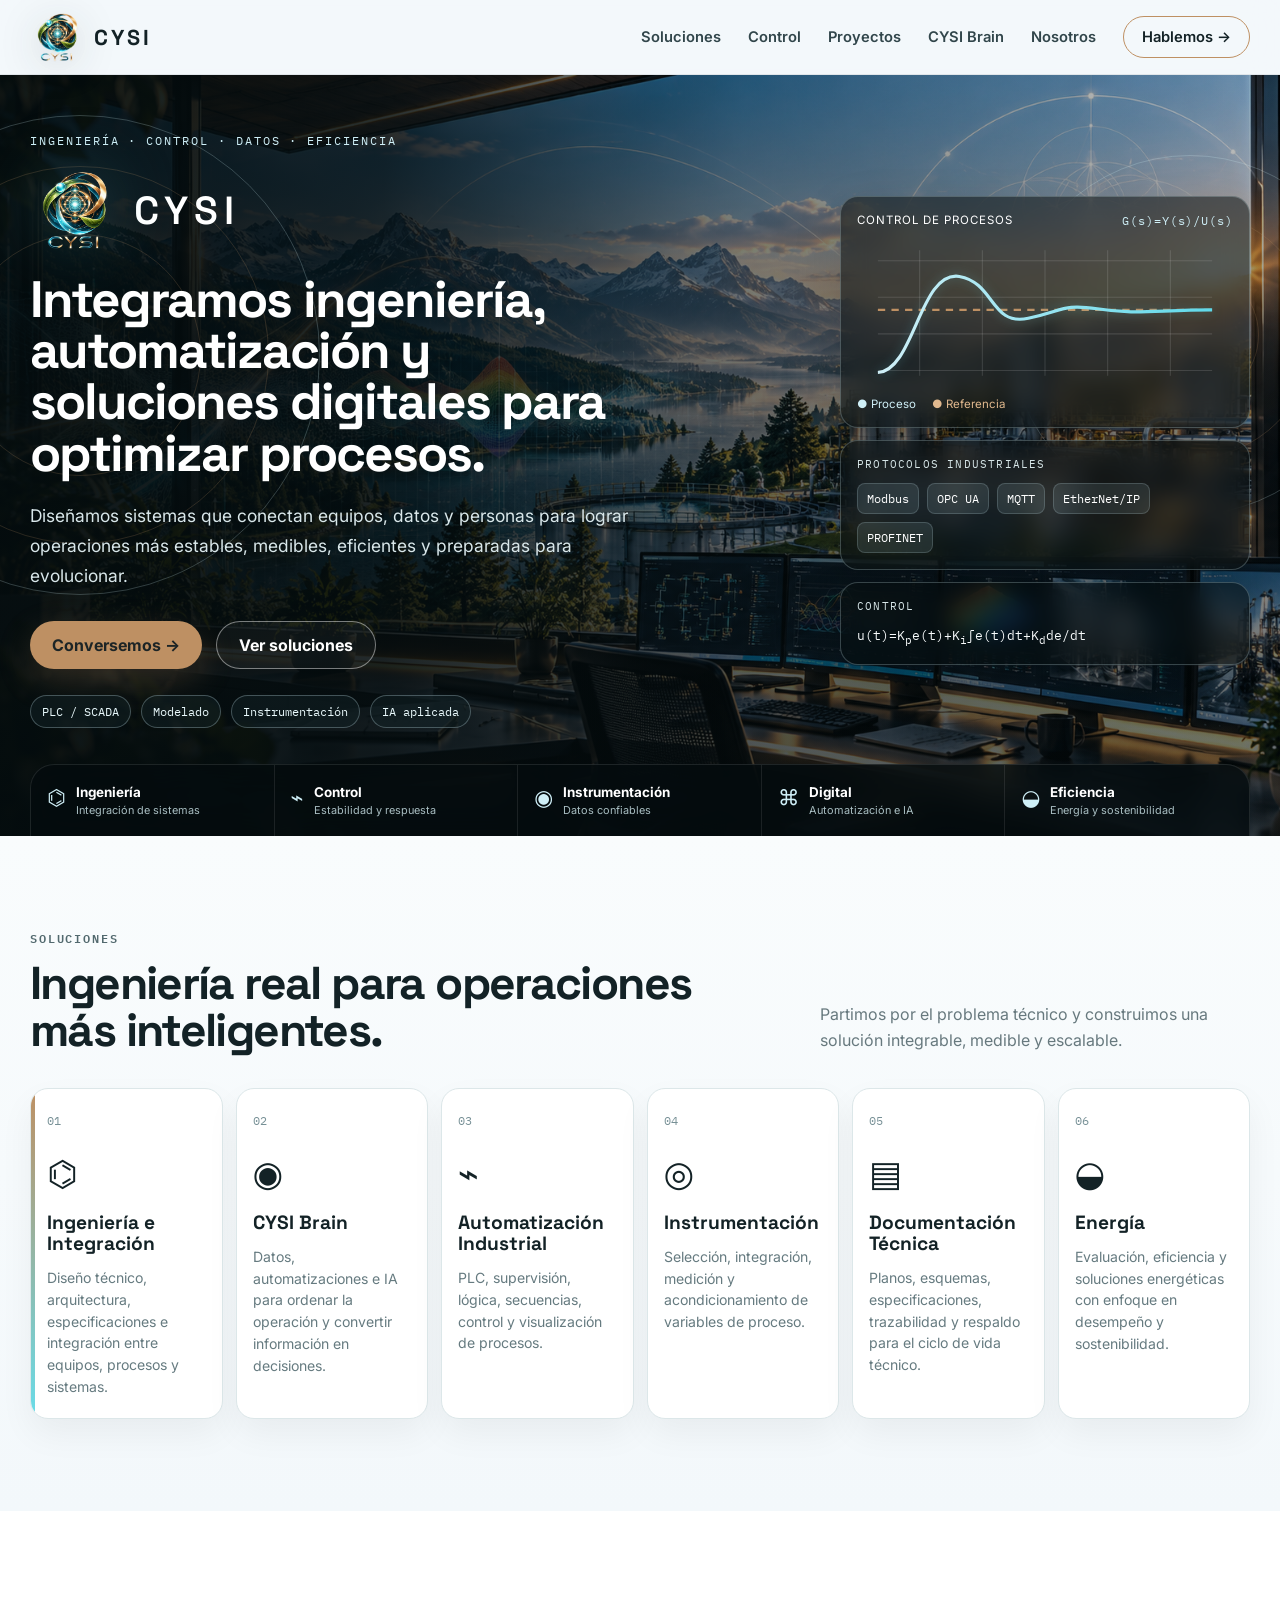
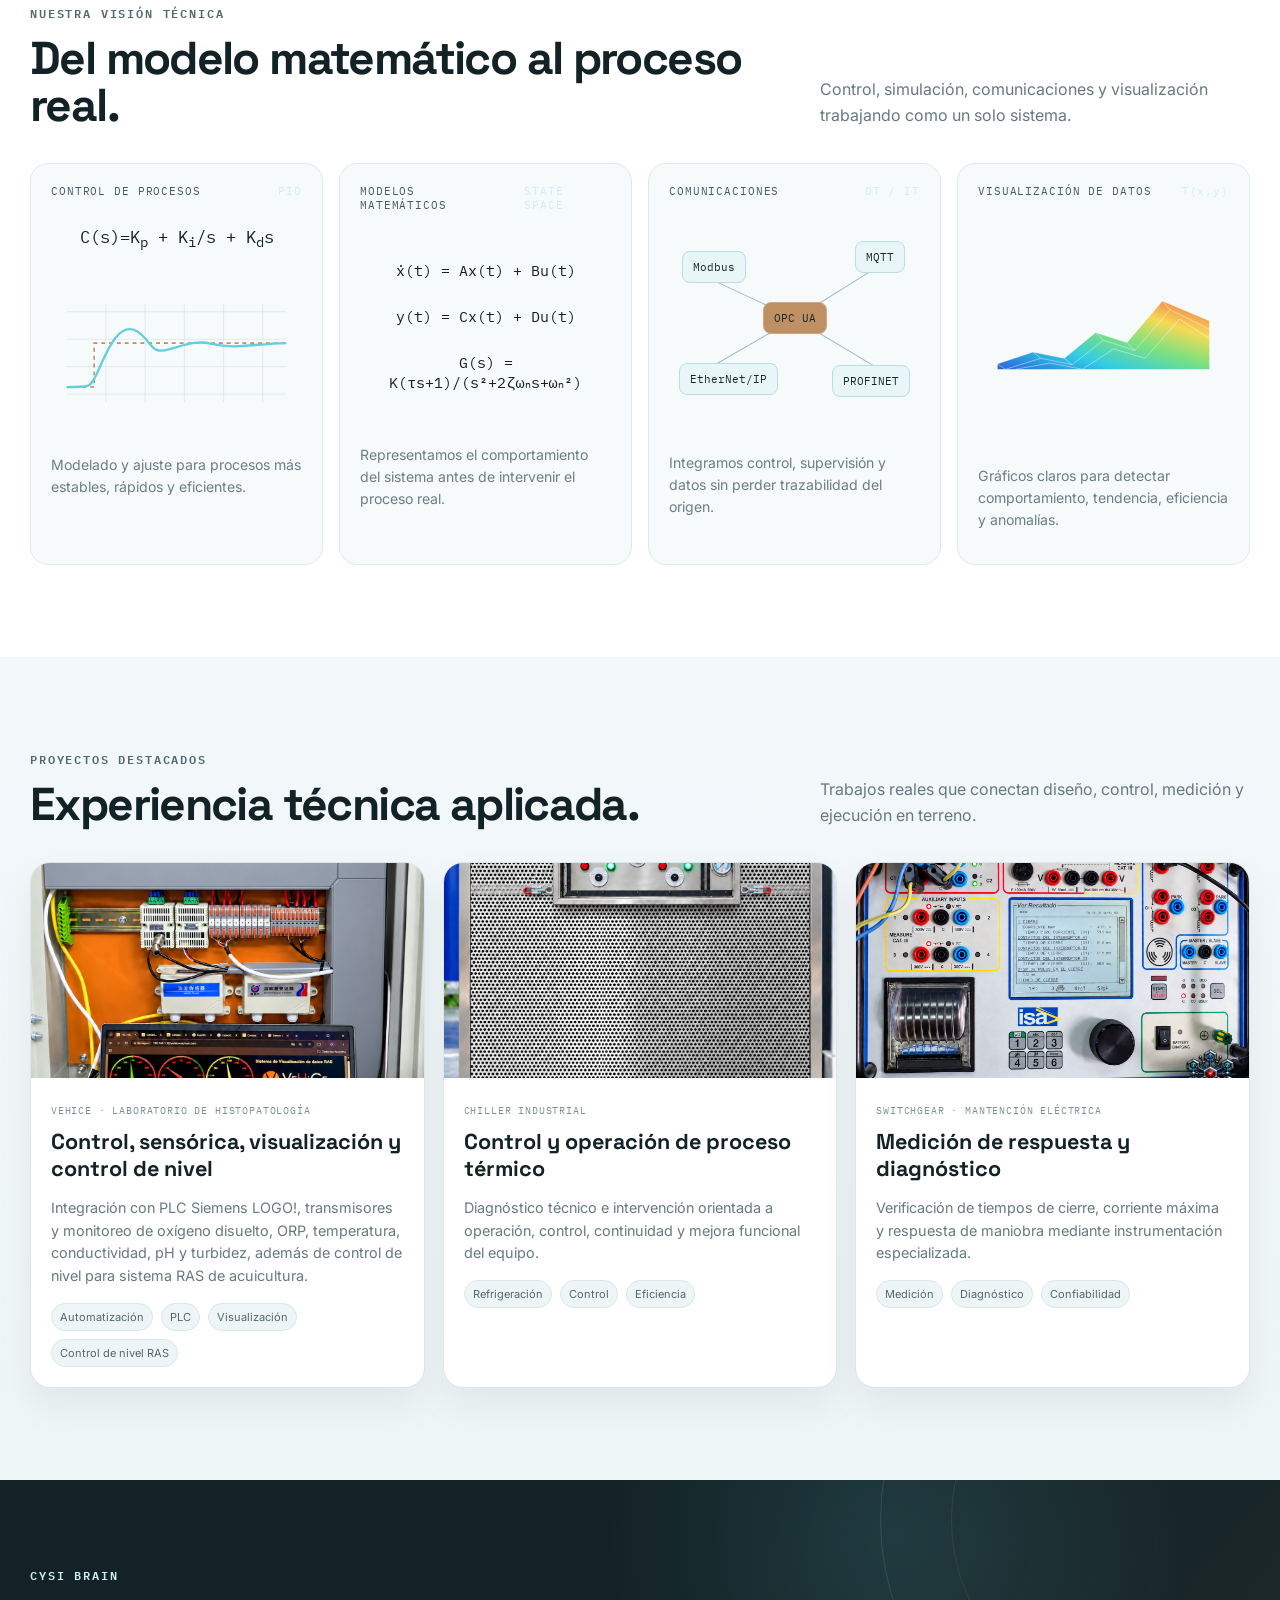
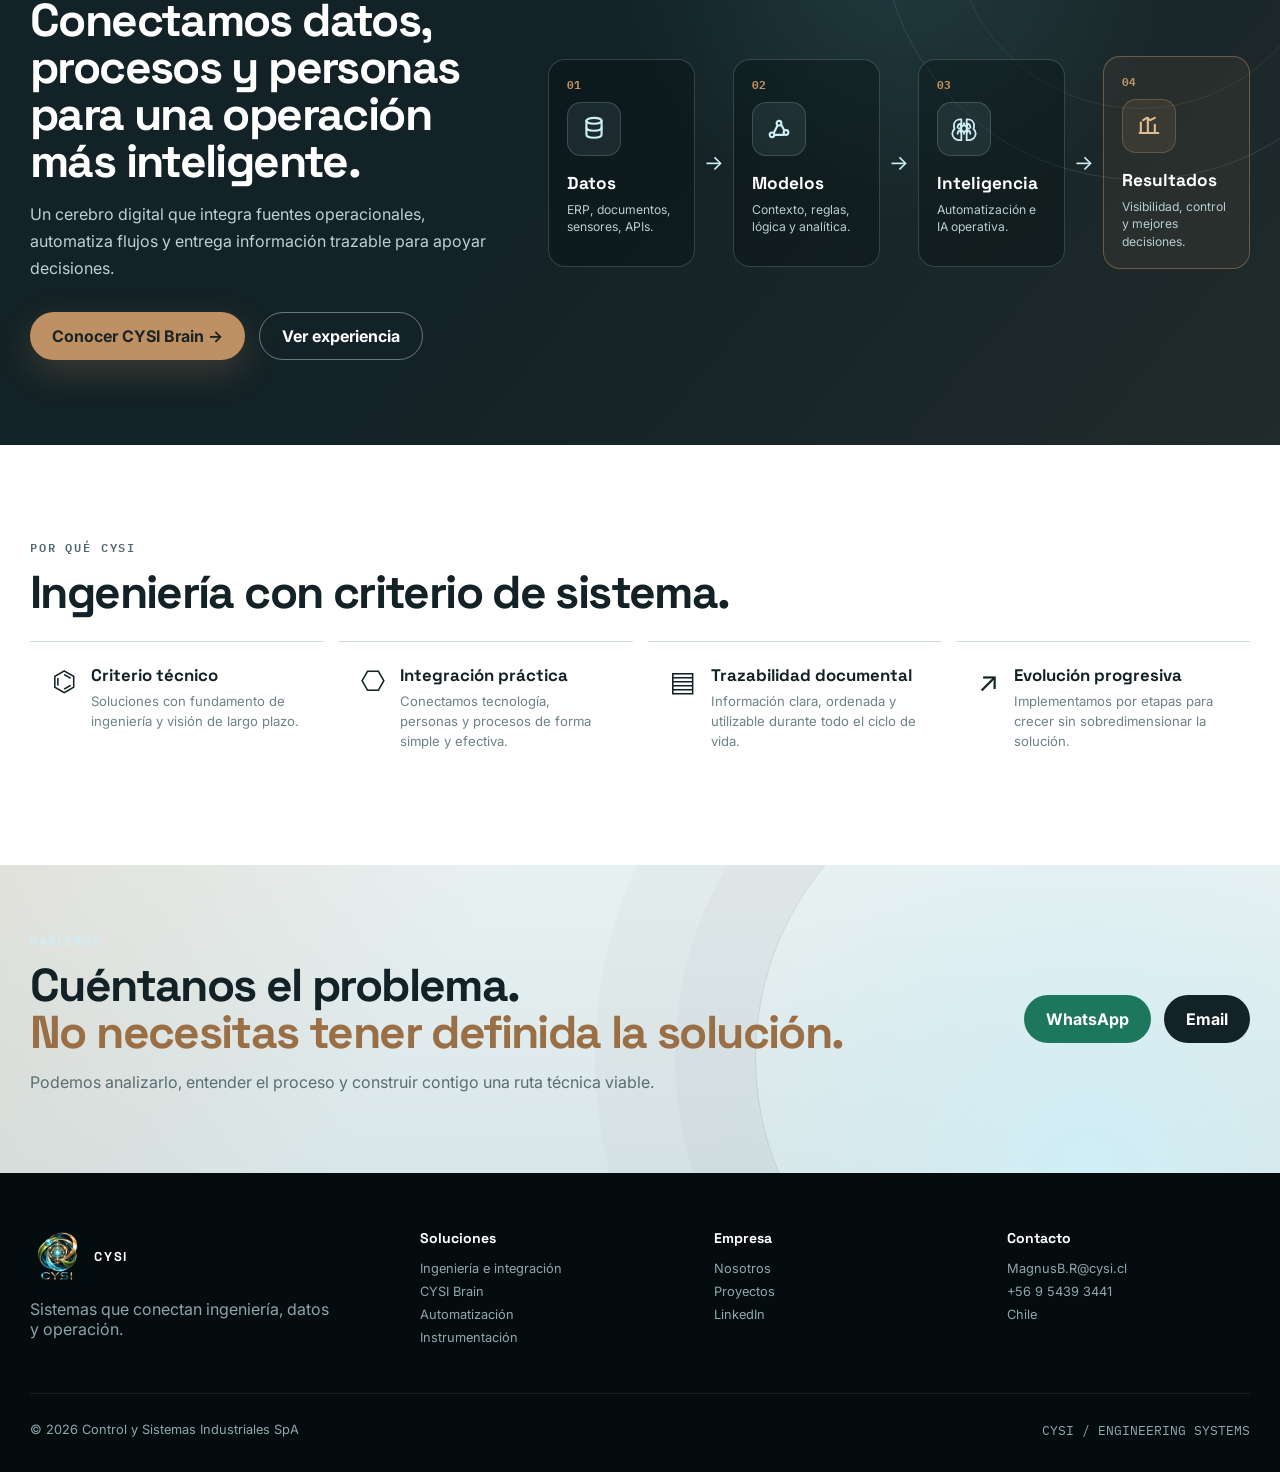
==== index.html @ 2dc578af "v6 CYSI Web V6 - debugging hero y escalas" ====
<!doctype html>
<html lang="es">
<head>
  <meta charset="utf-8" />
  <meta name="viewport" content="width=device-width, initial-scale=1" />
  <title>CYSI | Ingeniería, automatización y soluciones digitales</title>
  <meta name="description" content="CYSI integra ingeniería, automatización y soluciones digitales para optimizar procesos industriales." />
  <meta name="theme-color" content="#132226" />
  <link rel="icon" type="image/png" href="favicon.png" />
  <link rel="preconnect" href="https://fonts.googleapis.com">
  <link rel="preconnect" href="https://fonts.gstatic.com" crossorigin>
  <link href="https://fonts.googleapis.com/css2?family=IBM+Plex+Mono:wght@400;500;600&family=Inter:wght@400;500;600;700&family=Space+Grotesk:wght@500;600;700&display=swap" rel="stylesheet">
  <link rel="stylesheet" href="styles.css" />
</head>
<body>
  <header class="site-header" id="top">
    <div class="container nav-shell">
      <a class="brand" href="#inicio" aria-label="CYSI Inicio">
        <img src="logo-cysi.png" alt="Emblema CYSI" />
        <span class="brand-word">CYSI</span>
      </a>

      <button class="menu-toggle" id="menuToggle" aria-label="Abrir menú">☰</button>

      <nav class="main-nav" id="mainNav">
        <a href="#soluciones">Soluciones</a>
        <a href="#vision">Control</a>
        <a href="#proyectos">Proyectos</a>
        <a href="#brain">CYSI Brain</a>
        <a href="#nosotros">Nosotros</a>
        <a class="nav-cta" href="#contacto">Hablemos →</a>
      </nav>
    </div>
  </header>

  <main>
    <section class="hero" id="inicio">
      <div class="hero-image" aria-hidden="true"></div>
      <div class="hero-overlay" aria-hidden="true"></div>
      <div class="geometry geometry-a" aria-hidden="true"></div>
      <div class="geometry geometry-b" aria-hidden="true"></div>

      <div class="container hero-layout">
        <div class="hero-copy">
          <div class="kicker">INGENIERÍA · CONTROL · DATOS · EFICIENCIA</div>
          <div class="hero-brand-row">
            <img src="logo-cysi.png" alt="CYSI" class="hero-logo" />
            <span class="hero-brand-name">CYSI</span>
          </div>

          <h1>Integramos ingeniería, automatización y soluciones digitales para optimizar procesos.</h1>
          <p>
            Diseñamos sistemas que conectan equipos, datos y personas para lograr operaciones más estables,
            medibles, eficientes y preparadas para evolucionar.
          </p>

          <div class="hero-actions">
            <a class="btn btn-copper" href="https://wa.me/56954393441" target="_blank" rel="noopener">Conversemos →</a>
            <a class="btn btn-ghost" href="#soluciones">Ver soluciones</a>
          </div>

          <div class="hero-tags">
            <span>PLC / SCADA</span>
            <span>Modelado</span>
            <span>Instrumentación</span>
            <span>IA aplicada</span>
          </div>
        </div>

        <div class="hero-technical" aria-label="Panel técnico CYSI">
          <div class="tech-glass response-card">
            <div class="tech-card-head">
              <span>CONTROL DE PROCESOS</span>
              <code>G(s)=Y(s)/U(s)</code>
            </div>
            <svg viewBox="0 0 360 150" role="img" aria-label="Respuesta de un sistema de control">
              <defs>
                <linearGradient id="lineCyan" x1="0" x2="1">
                  <stop offset="0" stop-color="#CFEFF7"/>
                  <stop offset="1" stop-color="#5FD9EA"/>
                </linearGradient>
              </defs>
              <g class="grid-lines">
                <path d="M20 25H340M20 60H340M20 95H340M20 130H340" />
                <path d="M60 15V135M120 15V135M180 15V135M240 15V135M300 15V135" />
              </g>
              <path class="ref-line" d="M20 72H340" />
              <path class="response-line" d="M20 132 C55 130,60 34,98 40 C132 46,128 88,164 80 C198 73,196 66,230 71 C267 77,287 72,340 72" />
            </svg>
            <div class="legend"><span class="legend-cyan">● Proceso</span><span class="legend-copper">● Referencia</span></div>
          </div>

          <div class="tech-glass protocol-card">
            <span class="mini-title">PROTOCOLOS INDUSTRIALES</span>
            <div class="protocols">
              <span>Modbus</span><span>OPC UA</span><span>MQTT</span><span>EtherNet/IP</span><span>PROFINET</span>
            </div>
          </div>

          <div class="tech-glass equation-card">
            <span class="mini-title">CONTROL</span>
            <code>u(t)=K<sub>p</sub>e(t)+K<sub>i</sub>∫e(t)dt+K<sub>d</sub>de/dt</code>
          </div>
        </div>
      </div>

      <div class="hero-service-strip container">
        <div><span class="strip-icon">⌬</span><b>Ingeniería</b><small>Integración de sistemas</small></div>
        <div><span class="strip-icon">⌁</span><b>Control</b><small>Estabilidad y respuesta</small></div>
        <div><span class="strip-icon">◉</span><b>Instrumentación</b><small>Datos confiables</small></div>
        <div><span class="strip-icon">⌘</span><b>Digital</b><small>Automatización e IA</small></div>
        <div><span class="strip-icon">◒</span><b>Eficiencia</b><small>Energía y sostenibilidad</small></div>
      </div>
    </section>

    <section class="section solutions-section" id="soluciones">
      <div class="container">
        <div class="section-heading heading-row">
          <div>
            <span class="eyebrow">SOLUCIONES</span>
            <h2>Ingeniería real para operaciones más inteligentes.</h2>
          </div>
          <p>Partimos por el problema técnico y construimos una solución integrable, medible y escalable.</p>
        </div>

        <div class="solutions-grid">
          <article class="solution-card primary-solution">
            <span class="solution-num">01</span>
            <div class="solution-icon">⌬</div>
            <h3>Ingeniería e Integración</h3>
            <p>Diseño técnico, arquitectura, especificaciones e integración entre equipos, procesos y sistemas.</p>
          </article>

          <article class="solution-card">
            <span class="solution-num">02</span>
            <div class="solution-icon">◉</div>
            <h3>CYSI Brain</h3>
            <p>Datos, automatizaciones e IA para ordenar la operación y convertir información en decisiones.</p>
          </article>

          <article class="solution-card">
            <span class="solution-num">03</span>
            <div class="solution-icon">⌁</div>
            <h3>Automatización Industrial</h3>
            <p>PLC, supervisión, lógica, secuencias, control y visualización de procesos.</p>
          </article>

          <article class="solution-card">
            <span class="solution-num">04</span>
            <div class="solution-icon">◎</div>
            <h3>Instrumentación</h3>
            <p>Selección, integración, medición y acondicionamiento de variables de proceso.</p>
          </article>

          <article class="solution-card">
            <span class="solution-num">05</span>
            <div class="solution-icon">▤</div>
            <h3>Documentación Técnica</h3>
            <p>Planos, esquemas, especificaciones, trazabilidad y respaldo para el ciclo de vida técnico.</p>
          </article>

          <article class="solution-card">
            <span class="solution-num">06</span>
            <div class="solution-icon">◒</div>
            <h3>Energía</h3>
            <p>Evaluación, eficiencia y soluciones energéticas con enfoque en desempeño y sostenibilidad.</p>
          </article>
        </div>
      </div>
    </section>

    <section class="section control-section" id="vision">
      <div class="container">
        <div class="section-heading heading-row">
          <div>
            <span class="eyebrow">NUESTRA VISIÓN TÉCNICA</span>
            <h2>Del modelo matemático al proceso real.</h2>
          </div>
          <p>Control, simulación, comunicaciones y visualización trabajando como un solo sistema.</p>
        </div>

        <div class="technical-grid">
          <article class="technical-card">
            <div class="technical-card-top">
              <span>CONTROL DE PROCESOS</span>
              <code>PID</code>
            </div>
            <div class="formula">C(s)=K<sub>p</sub> + K<sub>i</sub>/s + K<sub>d</sub>s</div>
            <svg viewBox="0 0 320 160" class="chart-svg" aria-label="Respuesta al escalón">
              <g class="light-grid"><path d="M20 30H300M20 65H300M20 100H300M20 135H300"/><path d="M70 20V145M120 20V145M170 20V145M220 20V145M270 20V145"/></g>
              <path class="step-ref" d="M20 126H55V70H300"/>
              <path class="step-response" d="M20 126 C52 126,49 126,58 110 C74 73,88 42,110 55 C129 68,127 85,150 78 C172 72,185 66,205 71 C234 78,257 71,300 70" />
            </svg>
            <p>Modelado y ajuste para procesos más estables, rápidos y eficientes.</p>
          </article>

          <article class="technical-card equation-panel">
            <div class="technical-card-top"><span>MODELOS MATEMÁTICOS</span><code>STATE SPACE</code></div>
            <div class="math-block">
              <code>ẋ(t) = Ax(t) + Bu(t)</code>
              <code>y(t) = Cx(t) + Du(t)</code>
              <code>G(s) = K(τs+1)/(s²+2ζωₙs+ωₙ²)</code>
            </div>
            <p>Representamos el comportamiento del sistema antes de intervenir el proceso real.</p>
          </article>

          <article class="technical-card network-panel">
            <div class="technical-card-top"><span>COMUNICACIONES</span><code>OT / IT</code></div>
            <div class="network-map">
              <span class="node hub">OPC UA</span>
              <span class="node n1">Modbus</span>
              <span class="node n2">MQTT</span>
              <span class="node n3">EtherNet/IP</span>
              <span class="node n4">PROFINET</span>
              <i class="link l1"></i><i class="link l2"></i><i class="link l3"></i><i class="link l4"></i>
            </div>
            <p>Integramos control, supervisión y datos sin perder trazabilidad del origen.</p>
          </article>

          <article class="technical-card matlab-panel">
            <div class="technical-card-top"><span>VISUALIZACIÓN DE DATOS</span><code>T(x,y)</code></div>
            <div class="surface-wrap" aria-label="Superficie tipo MATLAB">
              <svg viewBox="0 0 320 180">
                <defs>
                  <linearGradient id="matlabGradient" x1="0" x2="1" y1="1" y2="0">
                    <stop offset="0" stop-color="#1f56d8"/>
                    <stop offset=".28" stop-color="#23c9e4"/>
                    <stop offset=".52" stop-color="#73df78"/>
                    <stop offset=".74" stop-color="#f5d84b"/>
                    <stop offset="1" stop-color="#ef5a43"/>
                  </linearGradient>
                </defs>
                <path d="M25 135 L70 120 L110 128 L150 95 L190 108 L235 55 L295 80 L295 142 L25 142 Z" fill="url(#matlabGradient)" opacity=".94"/>
                <g fill="none" stroke="#ffffff" stroke-opacity=".52" stroke-width="1">
                  <path d="M25 135L70 120L110 128L150 95L190 108L235 55L295 80"/>
                  <path d="M35 142L80 128L120 136L160 105L200 118L245 66L295 91"/>
                  <path d="M48 142L92 134L133 142L173 116L213 128L257 78L295 103"/>
                  <path d="M25 135L35 142M70 120L80 128M110 128L120 136M150 95L160 105M190 108L200 118M235 55L245 66M295 80L295 103"/>
                </g>
              </svg>
            </div>
            <p>Gráficos claros para detectar comportamiento, tendencia, eficiencia y anomalías.</p>
          </article>
        </div>
      </div>
    </section>

    <section class="section projects-section" id="proyectos">
      <div class="container">
        <div class="section-heading heading-row">
          <div>
            <span class="eyebrow">PROYECTOS DESTACADOS</span>
            <h2>Experiencia técnica aplicada.</h2>
          </div>
          <p>Trabajos reales que conectan diseño, control, medición y ejecución en terreno.</p>
        </div>

        <div class="projects-grid">
          <article class="project-card">
            <img src="proyecto-vehice.png" alt="Proyecto VEHICE laboratorio de histopatología" />
            <div class="project-body">
              <span class="project-label">VEHICE · LABORATORIO DE HISTOPATOLOGÍA</span>
              <h3>Control, sensórica, visualización y control de nivel</h3>
              <p>Integración con PLC Siemens LOGO!, transmisores y monitoreo de oxígeno disuelto, ORP, temperatura, conductividad, pH y turbidez, además de control de nivel para sistema RAS de acuicultura.</p>
              <div class="pill-row"><span>Automatización</span><span>PLC</span><span>Visualización</span><span>Control de nivel RAS</span></div>
            </div>
          </article>

          <article class="project-card">
            <img src="proyecto-chiller.png" alt="Proyecto chiller industrial" />
            <div class="project-body">
              <span class="project-label">CHILLER INDUSTRIAL</span>
              <h3>Control y operación de proceso térmico</h3>
              <p>Diagnóstico técnico e intervención orientada a operación, control, continuidad y mejora funcional del equipo.</p>
              <div class="pill-row"><span>Refrigeración</span><span>Control</span><span>Eficiencia</span></div>
            </div>
          </article>

          <article class="project-card">
            <img src="proyecto-switchgear.png" alt="Mantención y medición eléctrica de switchgear" />
            <div class="project-body">
              <span class="project-label">SWITCHGEAR · MANTENCIÓN ELÉCTRICA</span>
              <h3>Medición de respuesta y diagnóstico</h3>
              <p>Verificación de tiempos de cierre, corriente máxima y respuesta de maniobra mediante instrumentación especializada.</p>
              <div class="pill-row"><span>Medición</span><span>Diagnóstico</span><span>Confiabilidad</span></div>
            </div>
          </article>
        </div>
      </div>
    </section>

    <section class="brain-section" id="brain">
      <div class="brain-geometry" aria-hidden="true"></div>
      <div class="container brain-grid">
        <div class="brain-copy">
          <span class="eyebrow eyebrow-dark">CYSI BRAIN</span>
          <h2>Conectamos datos, procesos y personas para una operación más inteligente.</h2>
          <p>Un cerebro digital que integra fuentes operacionales, automatiza flujos y entrega información trazable para apoyar decisiones.</p>
          <div class="hero-actions">
            <a class="btn btn-copper" href="#contacto">Conocer CYSI Brain →</a>
            <a class="btn btn-ghost-light" href="#proyectos">Ver experiencia</a>
          </div>
        </div>

        <div class="brain-flow">
          <div class="flow-box">
            <b>01</b>
            <div class="flow-icon" aria-hidden="true">
              <svg viewBox="0 0 24 24"><ellipse cx="12" cy="5" rx="6.5" ry="2.5"></ellipse><path d="M5.5 5v6c0 1.4 2.9 2.5 6.5 2.5s6.5-1.1 6.5-2.5V5"></path><path d="M5.5 11v6c0 1.4 2.9 2.5 6.5 2.5s6.5-1.1 6.5-2.5v-6"></path></svg>
            </div>
            <strong>Datos</strong>
            <span>ERP, documentos, sensores, APIs.</span>
          </div>
          <div class="flow-arrow">→</div>
          <div class="flow-box">
            <b>02</b>
            <div class="flow-icon" aria-hidden="true">
              <svg viewBox="0 0 24 24"><circle cx="6" cy="17" r="2"></circle><circle cx="12" cy="7" r="2"></circle><circle cx="18" cy="15" r="2"></circle><path d="M7.5 15.5l3-6"></path><path d="M13.8 8.2l2.8 5"></path><path d="M8 17h8"></path></svg>
            </div>
            <strong>Modelos</strong>
            <span>Contexto, reglas, lógica y analítica.</span>
          </div>
          <div class="flow-arrow">→</div>
          <div class="flow-box">
            <b>03</b>
            <div class="flow-icon brain-gear-icon" aria-hidden="true">
              <svg viewBox="0 0 64 64">
                <path d="M25 14c-7 0-12 5-12 12 0 2 .4 3.8 1.2 5.5C11.6 33.8 10 37 10 40.5 10 47.4 15.6 53 22.5 53H27V14h-2Z"></path>
                <path d="M39 14c7 0 12 5 12 12 0 2-.4 3.8-1.2 5.5C52.4 33.8 54 37 54 40.5 54 47.4 48.4 53 41.5 53H37V14h2Z"></path>
                <path d="M27 22c-4 0-7 3-7 7"></path>
                <path d="M37 22c4 0 7 3 7 7"></path>
                <path d="M20 41c0-4 3-7 7-7"></path>
                <path d="M44 41c0-4-3-7-7-7"></path>
                <circle cx="32" cy="31" r="6"></circle>
                <path d="M32 21v4M32 37v4M22 31h4M38 31h4M25 24l3 3M39 24l-3 3M25 38l3-3M39 38l-3-3"></path>
              </svg>
            </div>
            <strong>Inteligencia</strong>
            <span>Automatización e IA operativa.</span>
          </div>
          <div class="flow-arrow">→</div>
          <div class="flow-box result-box">
            <b>04</b>
            <div class="flow-icon" aria-hidden="true">
              <svg viewBox="0 0 24 24"><path d="M5 18V9"></path><path d="M11 18V5"></path><path d="M17 18v-7"></path><path d="M4 18h16"></path><path d="M7 7l3-2 3 2 4-2"></path></svg>
            </div>
            <strong>Resultados</strong>
            <span>Visibilidad, control y mejores decisiones.</span>
          </div>
        </div>
      </div>
    </section>

    <section class="section reasons-section" id="nosotros">
      <div class="container">
        <div class="section-heading heading-row compact-heading">
          <div>
            <span class="eyebrow">POR QUÉ CYSI</span>
            <h2>Ingeniería con criterio de sistema.</h2>
          </div>
        </div>

        <div class="reasons-grid">
          <article><span>⌬</span><div><h3>Criterio técnico</h3><p>Soluciones con fundamento de ingeniería y visión de largo plazo.</p></div></article>
          <article><span>⎔</span><div><h3>Integración práctica</h3><p>Conectamos tecnología, personas y procesos de forma simple y efectiva.</p></div></article>
          <article><span>▤</span><div><h3>Trazabilidad documental</h3><p>Información clara, ordenada y utilizable durante todo el ciclo de vida.</p></div></article>
          <article><span>↗</span><div><h3>Evolución progresiva</h3><p>Implementamos por etapas para crecer sin sobredimensionar la solución.</p></div></article>
        </div>
      </div>
    </section>

    <section class="contact-banner" id="contacto">
      <div class="contact-bg" aria-hidden="true"></div>
      <div class="container contact-content">
        <div>
          <span class="eyebrow eyebrow-dark">HABLEMOS</span>
          <h2>Cuéntanos el problema.<br><span>No necesitas tener definida la solución.</span></h2>
          <p>Podemos analizarlo, entender el proceso y construir contigo una ruta técnica viable.</p>
        </div>
        <div class="contact-buttons">
          <a class="btn btn-whatsapp" href="https://wa.me/56954393441" target="_blank" rel="noopener">WhatsApp</a>
          <a class="btn btn-mail" href="mailto:MagnusB.R@cysi.cl">Email</a>
        </div>
      </div>
    </section>
  </main>

  <footer class="site-footer">
    <div class="container footer-grid">
      <div class="footer-brand">
        <div class="brand footer-brandline"><img src="logo-cysi.png" alt="CYSI"><span class="brand-word">CYSI</span></div>
        <p>Sistemas que conectan ingeniería, datos y operación.</p>
      </div>
      <div>
        <h4>Soluciones</h4>
        <a href="#soluciones">Ingeniería e integración</a>
        <a href="#brain">CYSI Brain</a>
        <a href="#soluciones">Automatización</a>
        <a href="#soluciones">Instrumentación</a>
      </div>
      <div>
        <h4>Empresa</h4>
        <a href="#nosotros">Nosotros</a>
        <a href="#proyectos">Proyectos</a>
        <a href="https://www.linkedin.com/company/144910906" target="_blank" rel="noopener">LinkedIn</a>
      </div>
      <div>
        <h4>Contacto</h4>
        <a href="mailto:MagnusB.R@cysi.cl">MagnusB.R@cysi.cl</a>
        <a href="https://wa.me/56954393441" target="_blank" rel="noopener">+56 9 5439 3441</a>
        <span>Chile</span>
      </div>
    </div>
    <div class="container footer-bottom">
      <span>© <span id="year"></span> Control y Sistemas Industriales SpA</span>
      <span class="mono">CYSI / ENGINEERING SYSTEMS</span>
    </div>
  </footer>

  <script src="script.js"></script>
</body>
</html>
---- styles.css ----
:root {
  --ink:#040c0e;
  --petrol:#132226;
  --mineral:#525b56;
  --copper:#be9063;
  --stone:#a4978e;
  --celestial:#f3f8fb;
  --cyan:#cfeff7;
  --cyan-strong:#69dce9;
  --white:#ffffff;
  --text:#17282d;
  --muted:#67797e;
  --line:#dbe6e8;
  --shadow:0 20px 50px rgba(4,12,14,.10);
  --radius:22px;
  --max:1220px;
}

*{box-sizing:border-box}
html{scroll-behavior:smooth}
body{
  margin:0;
  color:var(--text);
  background:var(--celestial);
  font-family:'Inter',system-ui,sans-serif;
  -webkit-font-smoothing:antialiased;
}
img{max-width:100%;display:block}
a{text-decoration:none;color:inherit}
button{font:inherit}
.container{width:min(calc(100% - 32px),var(--max));margin-inline:auto}

h1,h2,h3,h4,.brand-word{font-family:'Space Grotesk',sans-serif}
code,.mono,.kicker,.eyebrow,.project-label,.solution-num,.mini-title{font-family:'IBM Plex Mono',monospace}

.site-header{
  position:sticky;top:0;z-index:100;
  background:rgba(243,248,251,.88);
  backdrop-filter:blur(18px);
  border-bottom:1px solid rgba(19,34,38,.08);
}
.nav-shell{min-height:74px;display:flex;align-items:center;justify-content:space-between;gap:24px}
.brand{display:flex;align-items:center;gap:10px}
.brand img{width:54px;height:54px;object-fit:contain;filter:drop-shadow(0 8px 20px rgba(19,34,38,.16))}
.brand-word{font-size:1.35rem;font-weight:700;letter-spacing:.14em;color:var(--petrol)}
.main-nav{display:flex;align-items:center;gap:27px;color:#31464b;font-size:.92rem;font-weight:600}
.main-nav a{transition:.2s ease}
.main-nav a:hover{color:var(--copper)}
.nav-cta{padding:11px 18px;border:1px solid var(--copper);border-radius:999px;color:var(--petrol)!important}
.menu-toggle{display:none;border:0;background:none;color:var(--petrol);font-size:1.35rem}

.hero{
  position:relative;
  min-height:640px;
  overflow:hidden;
  color:white;
  background:var(--petrol);
  padding:58px 0 108px;
}
.hero-image{
  position:absolute;
  inset:0;
  background-image:url('hero-cysi.png');
  background-size:cover;
  background-position:center center;
  background-repeat:no-repeat;
}
.hero-overlay{
  position:absolute;inset:0;
  background:
    linear-gradient(90deg,rgba(4,12,14,.94) 0%,rgba(4,12,14,.84) 30%,rgba(4,12,14,.42) 58%,rgba(4,12,14,.16) 100%),
    linear-gradient(180deg,rgba(4,12,14,.08),rgba(4,12,14,.54));
}
.geometry{position:absolute;border:1px solid rgba(207,239,247,.22);border-radius:50%;pointer-events:none}
.geometry:before,.geometry:after{content:"";position:absolute;border:1px solid rgba(190,144,99,.2);border-radius:50%}
.geometry-a{width:480px;height:480px;left:-160px;top:40px}
.geometry-a:before{inset:50px}.geometry-a:after{inset:118px}
.geometry-b{width:360px;height:360px;right:-90px;top:80px}
.geometry-b:before{inset:55px}.geometry-b:after{inset:110px}
.hero-layout{position:relative;z-index:3;display:grid;grid-template-columns:1.1fr .9fr;gap:54px;align-items:center}
.hero-copy{max-width:720px}
.kicker{font-size:.76rem;letter-spacing:.16em;color:var(--cyan);margin-bottom:18px}
.hero-brand-row{display:flex;align-items:center;gap:16px;margin-bottom:20px}
.hero-logo{width:88px;height:88px;object-fit:contain;filter:drop-shadow(0 0 34px rgba(105,220,233,.25))}
.hero-brand-name{font-family:'Space Grotesk';font-size:2.45rem;letter-spacing:.16em;font-weight:600}
.hero h1{font-size:clamp(2.35rem,4vw,4.35rem);line-height:1;letter-spacing:-.038em;margin:0 0 22px;max-width:850px}
.hero-copy>p{font-size:1.09rem;line-height:1.72;color:#d9e7ea;max-width:650px}
.hero-actions{display:flex;gap:14px;flex-wrap:wrap;margin-top:30px}
.btn{display:inline-flex;align-items:center;justify-content:center;min-height:48px;padding:0 22px;border-radius:999px;font-weight:700;transition:.2s ease}
.btn:hover{transform:translateY(-2px)}
.btn-copper{background:var(--copper);color:#1c2426;box-shadow:0 12px 34px rgba(190,144,99,.23)}
.btn-ghost{border:1px solid rgba(255,255,255,.44);color:white;background:rgba(255,255,255,.04)}
.btn-ghost-light{border:1px solid rgba(255,255,255,.38);color:white}
.hero-tags{display:flex;gap:10px;flex-wrap:wrap;margin-top:26px}
.hero-tags span{font-family:'IBM Plex Mono';font-size:.74rem;border:1px solid rgba(207,239,247,.28);border-radius:999px;padding:8px 11px;color:#e8f8fb;background:rgba(19,34,38,.5)}
.hero-technical{display:flex;flex-direction:column;gap:12px;align-items:stretch;max-width:410px;margin-left:auto}
.tech-glass{background:rgba(4,12,14,.52);border:1px solid rgba(207,239,247,.24);backdrop-filter:blur(12px);border-radius:18px;padding:16px;box-shadow:0 18px 50px rgba(0,0,0,.14)}
.tech-card-head,.technical-card-top{display:flex;justify-content:space-between;gap:15px;align-items:center;font-size:.72rem;letter-spacing:.08em}
.tech-card-head code,.technical-card-top code{color:var(--cyan)}
.response-card svg{width:100%;height:160px;margin-top:5px}
.grid-lines path{stroke:rgba(255,255,255,.13);stroke-width:1;fill:none}
.ref-line{stroke:var(--copper);stroke-width:2;stroke-dasharray:7 6;fill:none}
.response-line{stroke:url(#lineCyan);stroke-width:3;fill:none;filter:drop-shadow(0 0 5px rgba(105,220,233,.3))}
.legend{display:flex;gap:16px;font-size:.72rem;color:#d9e7ea}.legend-cyan{color:var(--cyan)}.legend-copper{color:#e0b88e}
.mini-title{display:block;font-size:.68rem;letter-spacing:.11em;color:#d7e6e8;margin-bottom:12px}
.protocols{display:flex;flex-wrap:wrap;gap:8px}.protocols span{font-family:'IBM Plex Mono';font-size:.72rem;padding:7px 9px;border-radius:8px;background:rgba(207,239,247,.1);border:1px solid rgba(207,239,247,.18)}
.equation-card code{display:block;color:#f8fbfc;line-height:1.7;font-size:.8rem}
.hero-service-strip{position:absolute;z-index:4;bottom:0;left:50%;transform:translateX(-50%);display:grid;grid-template-columns:repeat(5,1fr);background:rgba(4,12,14,.80);backdrop-filter:blur(16px);border:1px solid rgba(255,255,255,.1);border-bottom:0;border-radius:24px 24px 0 0;overflow:hidden}
.hero-service-strip>div{padding:19px 16px;display:grid;grid-template-columns:auto 1fr;grid-template-rows:auto auto;column-gap:10px;border-right:1px solid rgba(255,255,255,.09)}
.hero-service-strip>div:last-child{border-right:0}.strip-icon{grid-row:1/3;color:var(--cyan);font-size:1.35rem}.hero-service-strip b{font-size:.84rem}.hero-service-strip small{font-size:.68rem;color:#a9bec2;margin-top:3px}

.section{padding:92px 0}
.section-heading{margin-bottom:34px}.heading-row{display:flex;justify-content:space-between;gap:50px;align-items:end}.heading-row>div{max-width:720px}.heading-row>p{max-width:430px;margin:0;color:var(--muted);line-height:1.65}
.eyebrow{display:block;color:#52696e;font-size:.72rem;letter-spacing:.16em;margin-bottom:12px;font-weight:600}
.section h2,.brain-section h2,.contact-banner h2{font-size:clamp(2rem,3.6vw,3.8rem);line-height:1.02;letter-spacing:-.035em;margin:0;color:var(--petrol)}

.solutions-section{background:linear-gradient(#f9fcfd,#f3f8fb)}
.solutions-grid{display:grid;grid-template-columns:repeat(6,1fr);gap:13px}
.solution-card{position:relative;min-height:315px;background:white;border:1px solid #dce7e9;border-radius:18px;padding:20px 16px;box-shadow:0 15px 34px rgba(4,12,14,.05);transition:.25s ease;overflow:hidden}
.solution-card:hover{transform:translateY(-5px);box-shadow:var(--shadow)}
.primary-solution:before{content:"";position:absolute;inset:0 auto 0 0;width:4px;background:linear-gradient(var(--copper),var(--cyan-strong))}
.solution-num{font-size:.72rem;color:#779096}.solution-icon{font-size:2.2rem;color:var(--petrol);margin:23px 0 18px}.solution-card h3{font-size:1.2rem;line-height:1.1;margin:0 0 13px;color:var(--petrol)}.solution-card p{font-size:.88rem;color:#667b80;line-height:1.55;margin:0}

.control-section{background:#fff}
.technical-grid{display:grid;grid-template-columns:repeat(4,1fr);gap:16px}
.technical-card{border:1px solid #dfe9eb;border-radius:18px;background:#f7fafb;padding:20px;min-height:390px;overflow:hidden}.technical-card-top{color:#425b61;font-family:'IBM Plex Mono';font-size:.69rem}.formula{font-family:'IBM Plex Mono';font-size:1.05rem;text-align:center;color:var(--petrol);padding:28px 5px 15px}.chart-svg{width:100%;height:170px}.light-grid path{stroke:#dce7ea;fill:none}.step-ref{stroke:var(--copper);stroke-width:2;stroke-dasharray:5 5;fill:none}.step-response{stroke:#63cfe0;stroke-width:3;fill:none}.technical-card p{color:#6b7f84;font-size:.88rem;line-height:1.55}.math-block{padding:48px 0 37px;display:grid;gap:26px;text-align:center}.math-block code{color:var(--petrol);font-size:.95rem}.network-map{position:relative;height:240px}.node{position:absolute;z-index:2;padding:8px 10px;border-radius:8px;background:#e8f6f8;border:1px solid #b8dde3;font-family:'IBM Plex Mono';font-size:.7rem}.hub{left:50%;top:50%;transform:translate(-50%,-50%);background:var(--copper);border-color:#d0a77f}.n1{left:5%;top:22%}.n2{right:6%;top:18%}.n3{left:4%;bottom:18%}.n4{right:4%;bottom:17%}.link{position:absolute;height:1px;background:#9dbec4;transform-origin:left center;left:50%;top:50%;width:42%}.l1{transform:rotate(205deg)}.l2{transform:rotate(-32deg)}.l3{transform:rotate(150deg)}.l4{transform:rotate(31deg)}.surface-wrap{padding:28px 0 16px}.surface-wrap svg{width:100%;height:205px}

.projects-section{background:linear-gradient(180deg,#f3f8fb,#edf5f6)}
.projects-grid{display:grid;grid-template-columns:repeat(3,1fr);gap:18px}.project-card{background:white;border:1px solid #dbe7e9;border-radius:20px;overflow:hidden;box-shadow:0 18px 38px rgba(4,12,14,.06)}.project-card img{width:100%;height:215px;object-fit:cover;object-position:center}.project-body{padding:20px}.project-label{font-size:.65rem;letter-spacing:.08em;color:#7a9095}.project-body h3{font-size:1.35rem;color:var(--petrol);margin:10px 0}.project-body p{font-size:.9rem;line-height:1.58;color:#667a7f}.pill-row{display:flex;flex-wrap:wrap;gap:8px;margin-top:15px}.pill-row span{font-size:.69rem;background:#eef5f6;border:1px solid #dae7e9;padding:6px 8px;border-radius:999px;color:#52686d}

.brain-section{position:relative;overflow:hidden;background:var(--petrol);color:white;padding:85px 0}.brain-section:before{content:"";position:absolute;inset:0;background:radial-gradient(circle at 70% 10%,rgba(105,220,233,.13),transparent 28%),linear-gradient(130deg,transparent 45%,rgba(190,144,99,.08))}.brain-geometry{position:absolute;width:520px;height:520px;border-radius:50%;border:1px solid rgba(207,239,247,.12);right:-120px;top:-220px}.brain-geometry:before{content:"";position:absolute;inset:70px;border:1px solid rgba(190,144,99,.14);border-radius:50%}.brain-grid{position:relative;display:grid;grid-template-columns:.8fr 1.2fr;gap:50px;align-items:center}.brain-section h2{color:white}.brain-copy p{color:#bdd0d4;line-height:1.7}.eyebrow-dark{color:var(--cyan)}.brain-flow{display:grid;grid-template-columns:1fr auto 1fr auto 1fr auto 1fr;align-items:center;gap:9px}.flow-box{min-height:208px;border:1px solid rgba(207,239,247,.19);border-radius:17px;padding:18px;background:rgba(4,12,14,.34);display:flex;flex-direction:column;align-items:flex-start}.flow-box b{font-family:'IBM Plex Mono';font-size:.7rem;color:var(--copper);margin-bottom:10px}.flow-icon{width:54px;height:54px;border-radius:14px;display:inline-flex;align-items:center;justify-content:center;background:rgba(207,239,247,.08);border:1px solid rgba(207,239,247,.18);color:var(--cyan);margin-bottom:16px}.flow-icon svg{width:28px;height:28px;stroke:currentColor;fill:none;stroke-width:1.8;stroke-linecap:round;stroke-linejoin:round}.flow-box strong{font-family:'Space Grotesk';font-size:1.08rem;margin-bottom:7px}.flow-box span{font-size:.76rem;line-height:1.45;color:#b8ced2}.flow-arrow{color:var(--cyan);font-size:1.3rem}.result-box{border-color:rgba(190,144,99,.45);background:rgba(190,144,99,.08)}.result-box .flow-icon{color:#e3bb92;border-color:rgba(190,144,99,.35);background:rgba(190,144,99,.12)}

.reasons-section{background:white}.compact-heading{margin-bottom:25px}.reasons-grid{display:grid;grid-template-columns:repeat(4,1fr);gap:15px}.reasons-grid article{display:flex;gap:15px;padding:22px;border-top:1px solid #cfdddf}.reasons-grid article>span{font-size:1.75rem;color:var(--petrol)}.reasons-grid h3{font-size:1.05rem;margin:0 0 6px;color:var(--petrol)}.reasons-grid p{font-size:.82rem;color:#6e8287;line-height:1.5;margin:0}

.contact-banner{position:relative;overflow:hidden;background:#dbe7e8;padding:65px 0}.contact-bg{position:absolute;inset:0;background:radial-gradient(circle at 85% 100%,rgba(207,239,247,.9),transparent 33%),linear-gradient(120deg,rgba(190,144,99,.16),transparent 35%),linear-gradient(180deg,#e8f1f2,#d9e6e8)}.contact-bg:after{content:"";position:absolute;right:-6%;bottom:-60%;width:600px;height:600px;border:1px solid rgba(19,34,38,.12);border-radius:50%;box-shadow:0 0 0 80px rgba(19,34,38,.025),0 0 0 160px rgba(19,34,38,.02)}.contact-content{position:relative;display:flex;justify-content:space-between;align-items:center;gap:40px}.contact-banner h2 span{color:#9a6f45}.contact-banner p{color:#596d72}.contact-buttons{display:flex;gap:13px;flex-wrap:wrap}.btn-whatsapp{background:#1d775d;color:white}.btn-mail{background:var(--petrol);color:white}

.site-footer{background:var(--ink);color:#d7e3e5;padding:56px 0 25px}.footer-grid{display:grid;grid-template-columns:1.4fr repeat(3,1fr);gap:50px}.footer-brandline .brand-word{color:white}.footer-brand p{color:#8da5aa;max-width:300px}.site-footer h4{font-size:.88rem;color:white;margin:0 0 14px}.site-footer a,.site-footer div>span{display:block;font-size:.8rem;color:#8fa8ad;margin:8px 0}.footer-bottom{border-top:1px solid rgba(255,255,255,.08);margin-top:38px;padding-top:20px;display:flex;justify-content:space-between;color:#789096;font-size:.72rem}

@media(max-width:1100px){
  .solutions-grid{grid-template-columns:repeat(3,1fr)}
  .technical-grid{grid-template-columns:repeat(2,1fr)}
  .hero-layout{grid-template-columns:1fr}.hero-technical{display:grid;grid-template-columns:1.4fr 1fr;max-width:none;margin:15px 0 0}.equation-card{grid-column:1/3}
  .hero-image{inset:0;background-position:center center}.hero-overlay{background:linear-gradient(90deg,rgba(4,12,14,.92),rgba(4,12,14,.48))}
  .brain-grid{grid-template-columns:1fr}.brain-flow{margin-top:20px}
}

@media(max-width:820px){
  .menu-toggle{display:block}.main-nav{display:none;position:absolute;top:75px;right:16px;left:16px;background:rgba(243,248,251,.98);border:1px solid #d8e4e6;border-radius:18px;padding:18px;box-shadow:var(--shadow);flex-direction:column;align-items:flex-start}.main-nav.open{display:flex}.main-nav a{width:100%;padding:8px 0}
  .hero{padding-top:48px;min-height:auto;padding-bottom:160px}.hero h1{font-size:clamp(2.5rem,11vw,4rem)}.hero-brand-name{font-size:2.4rem}.hero-technical{grid-template-columns:1fr}.equation-card{grid-column:auto}.hero-service-strip{grid-template-columns:1fr 1fr;bottom:0}.hero-service-strip>div{min-height:72px}.hero-service-strip>div:last-child{grid-column:1/3}
  .heading-row,.contact-content{display:block}.heading-row>p{margin-top:18px}.solutions-grid,.technical-grid,.projects-grid,.reasons-grid{grid-template-columns:1fr 1fr}.brain-flow{grid-template-columns:1fr;gap:8px}.flow-arrow{transform:rotate(90deg);text-align:center}.flow-box{min-height:130px}.contact-buttons{margin-top:25px}.footer-grid{grid-template-columns:1fr 1fr}
}

@media(max-width:560px){
  .section{padding:65px 0}.container{width:min(calc(100% - 22px),var(--max))}.brand-word{font-size:1.12rem}.brand img{width:40px;height:40px}.hero-logo{width:64px;height:64px}.hero-brand-name{font-size:1.8rem}.hero-copy>p{font-size:1rem}.hero-image{inset:0;background-position:center center;opacity:.76}.hero-overlay{background:linear-gradient(180deg,rgba(4,12,14,.90),rgba(4,12,14,.78))}.hero-tags{gap:6px}.hero-service-strip{position:relative;transform:none;left:auto;margin-top:55px;border-radius:18px;grid-template-columns:1fr}.hero-service-strip>div:last-child{grid-column:auto}.hero{padding-bottom:35px}.solutions-grid,.technical-grid,.projects-grid,.reasons-grid,.footer-grid{grid-template-columns:1fr}.solution-card{min-height:230px}.technical-card{min-height:340px}.project-card img{height:190px}.footer-bottom{display:block}.footer-bottom span+span{margin-top:8px}.contact-banner h2{font-size:2.35rem}.brain-flow{grid-template-columns:1fr}
}

.brain-gear-icon svg{width:34px;height:34px}
.brain-gear-icon svg circle,
.brain-gear-icon svg path{vector-effect:non-scaling-stroke}
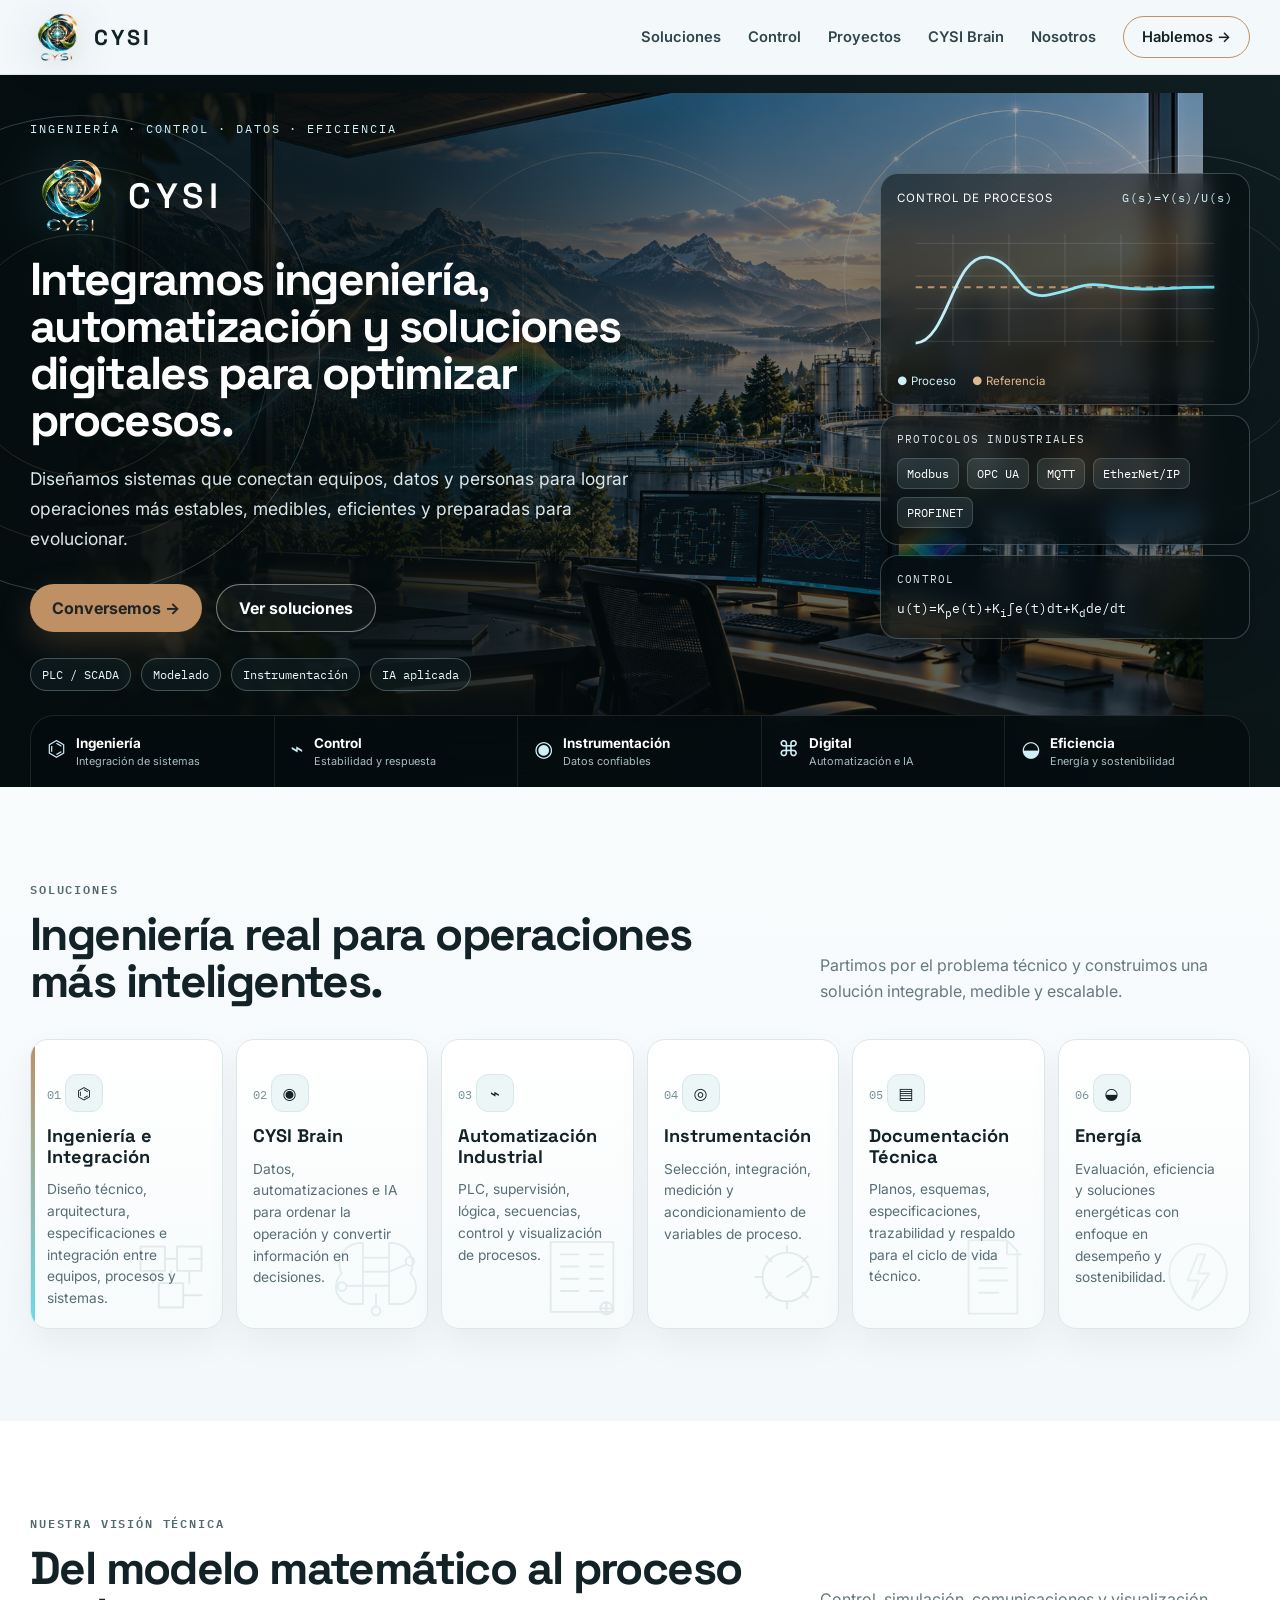
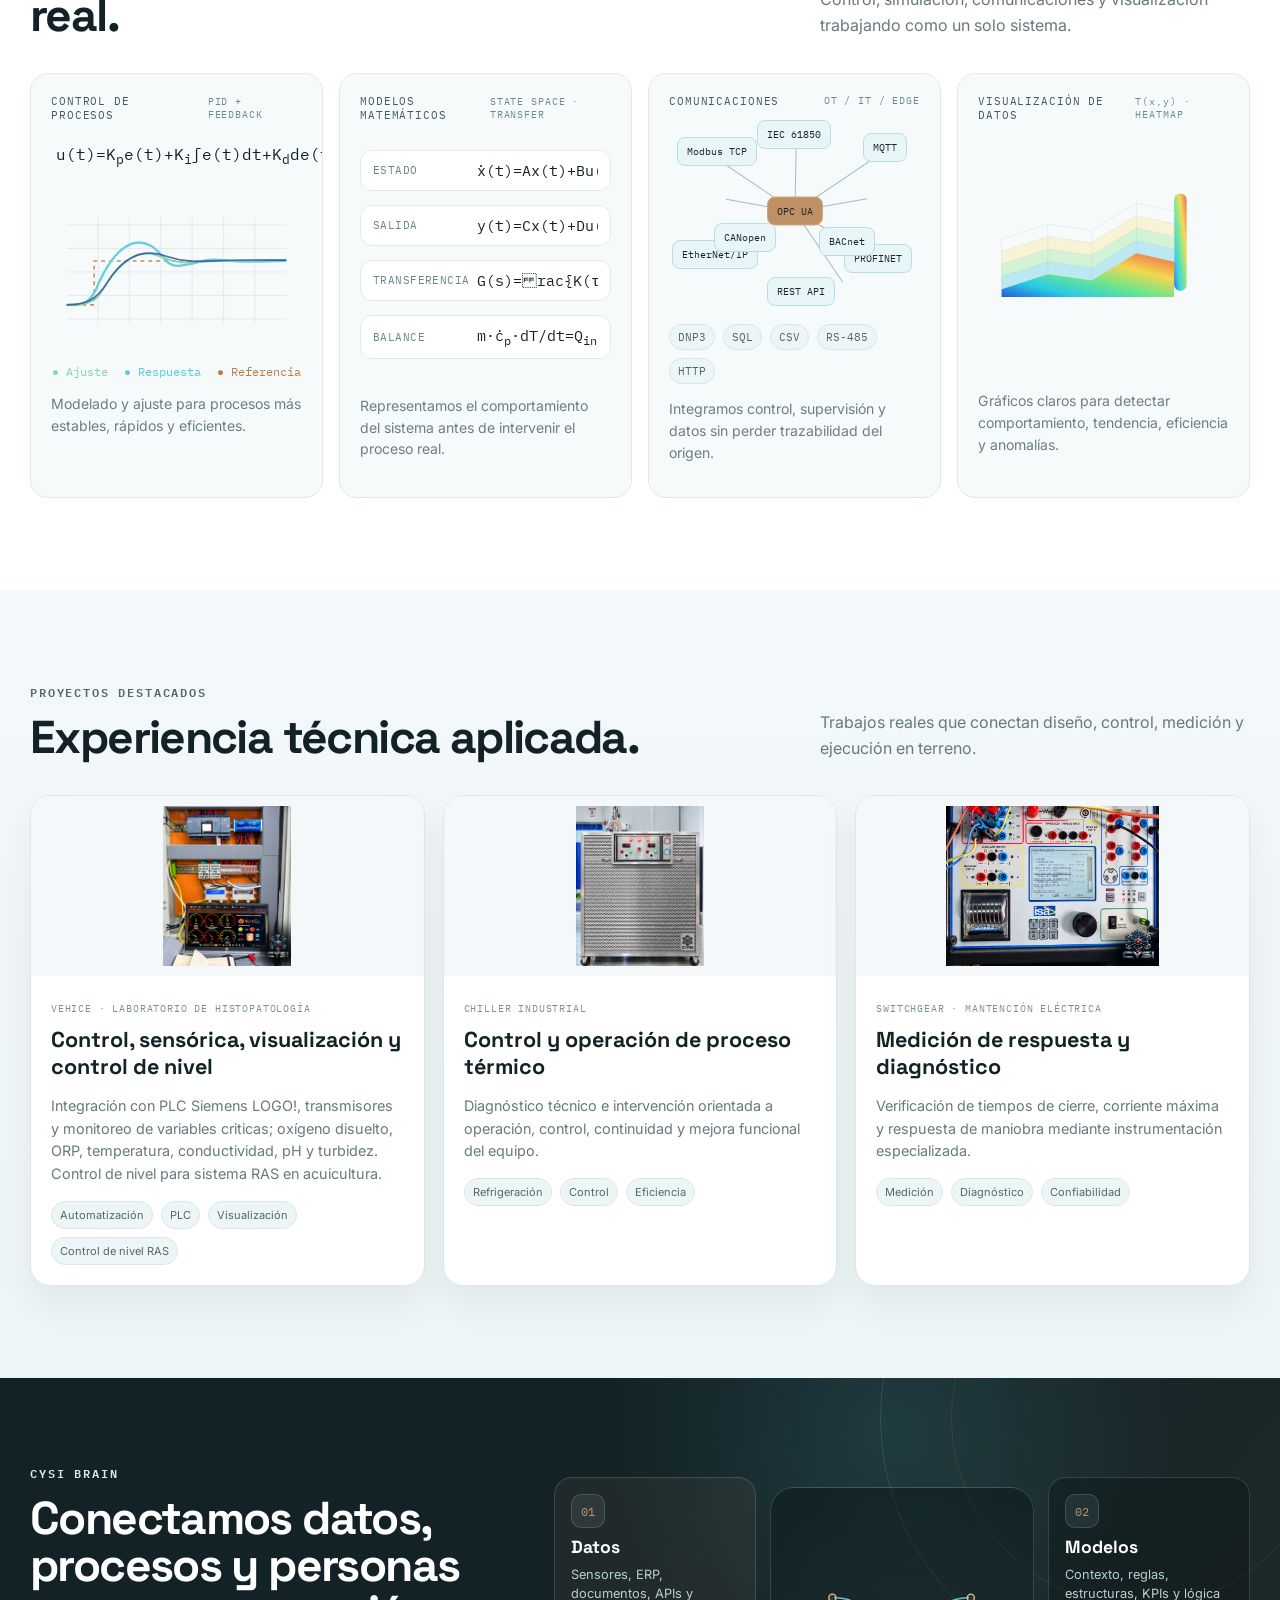
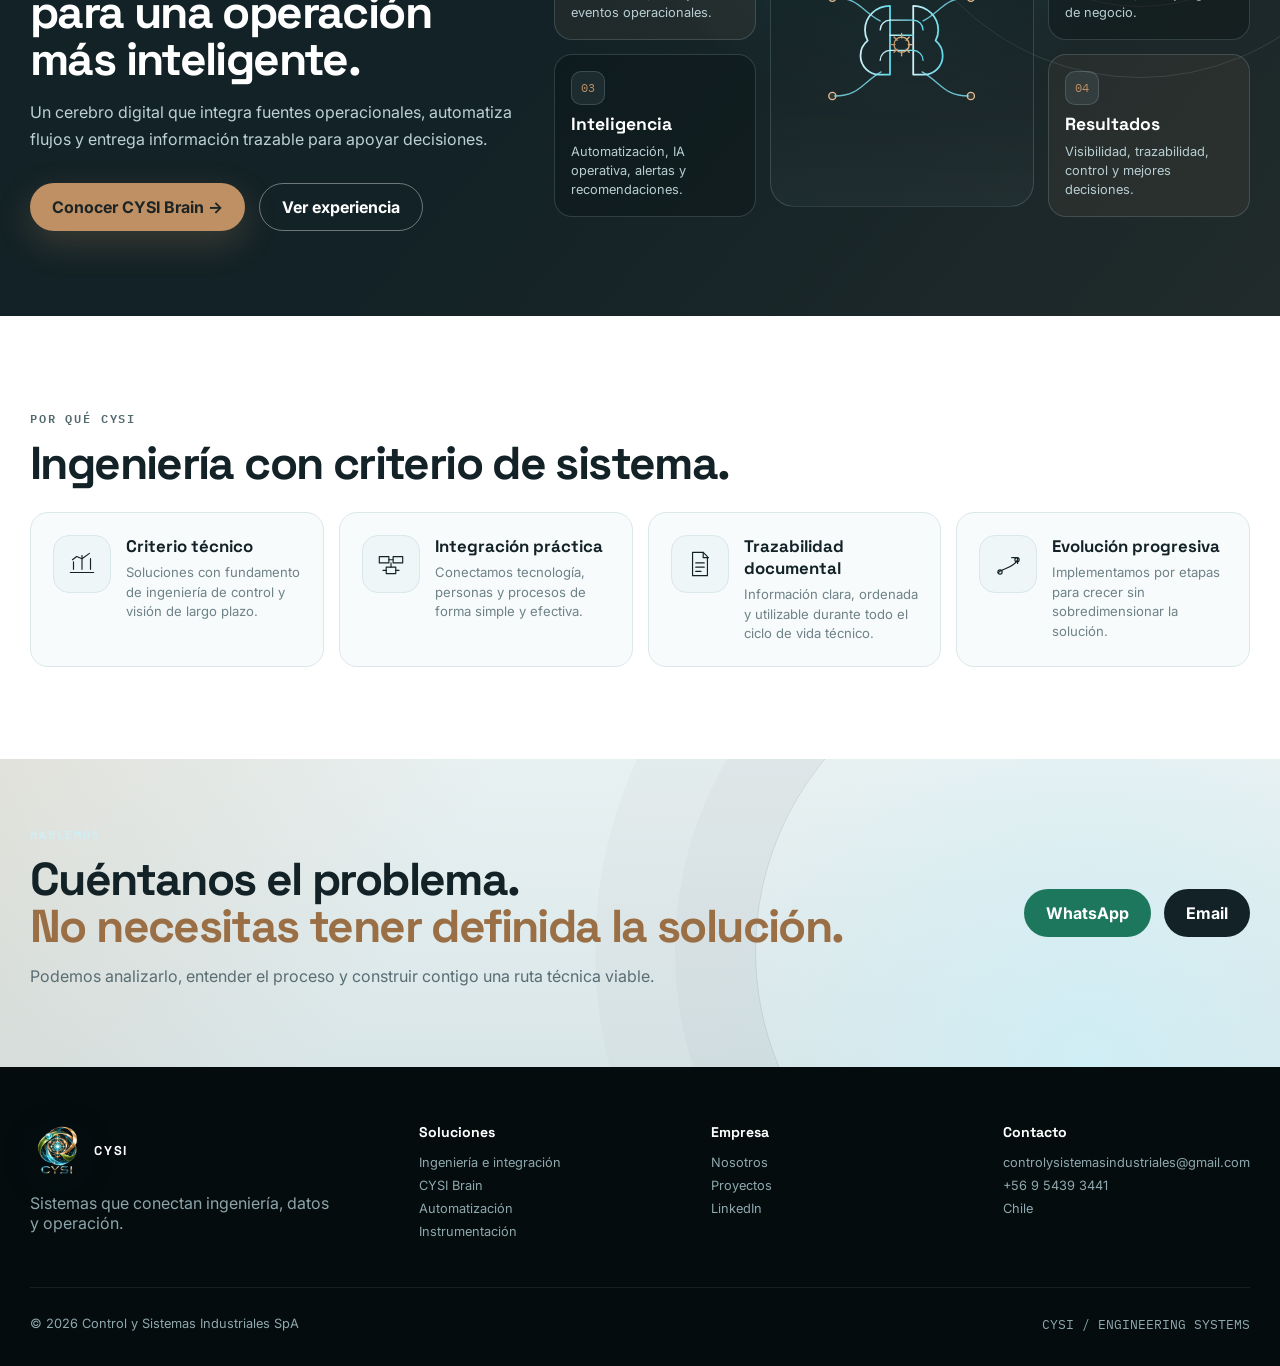
==== commit eef7ac23: "v7 CYSI Web V7 - hero, visión técnica, CYSI Brain y secciones visuales" ====
--- a/index.html
+++ b/index.html
@@ -124,48 +124,66 @@
         </div>
 
         <div class="solutions-grid">
-          <article class="solution-card primary-solution">
+          <article class="solution-card primary-solution sol-eng">
+            <div class="solution-art" aria-hidden="true">
+              <svg viewBox="0 0 140 140"><path d="M35 35h28v28H35zM77 35h28v28H77zM56 77h28v28H56z"></path><path d="M63 49h14M91 49h14M49 63v14M91 63v14M70 77V63M84 91h21"></path></svg>
+            </div>
             <span class="solution-num">01</span>
-            <div class="solution-icon">⌬</div>
+            <div class="solution-icon-badge">⌬</div>
             <h3>Ingeniería e Integración</h3>
             <p>Diseño técnico, arquitectura, especificaciones e integración entre equipos, procesos y sistemas.</p>
           </article>
 
-          <article class="solution-card">
+          <article class="solution-card sol-brain">
+            <div class="solution-art" aria-hidden="true">
+              <svg viewBox="0 0 140 140"><path d="M52 31c-13 0-24 11-24 24 0 4 .9 7.7 2.6 11.1C26 70.8 24 76 24 81.6 24 92.3 32.7 101 43.4 101H55V31h-3Z"></path><path d="M88 31c13 0 24 11 24 24 0 4-.9 7.7-2.6 11.1C114 70.8 116 76 116 81.6 116 92.3 107.3 101 96.6 101H85V31h3Z"></path><path d="M55 48h30M55 64h30M55 80h30"></path><circle cx="31" cy="81" r="5"></circle><circle cx="109" cy="52" r="5"></circle><circle cx="70" cy="109" r="5"></circle><path d="M36 80h19M104 56L85 64M70 104V90"></path></svg>
+            </div>
             <span class="solution-num">02</span>
-            <div class="solution-icon">◉</div>
+            <div class="solution-icon-badge">◉</div>
             <h3>CYSI Brain</h3>
             <p>Datos, automatizaciones e IA para ordenar la operación y convertir información en decisiones.</p>
           </article>
 
-          <article class="solution-card">
+          <article class="solution-card sol-auto">
+            <div class="solution-art" aria-hidden="true">
+              <svg viewBox="0 0 140 140"><path d="M34 30h72v80H34z"></path><path d="M46 44h20M46 58h20M46 72h20M46 86h20M79 44h15M79 58h15M79 72h15M79 86h15"></path><circle cx="98" cy="106" r="7"></circle><path d="M98 99v14M91 106h14"></path></svg>
+            </div>
             <span class="solution-num">03</span>
-            <div class="solution-icon">⌁</div>
+            <div class="solution-icon-badge">⌁</div>
             <h3>Automatización Industrial</h3>
             <p>PLC, supervisión, lógica, secuencias, control y visualización de procesos.</p>
           </article>
 
-          <article class="solution-card">
+          <article class="solution-card sol-inst">
+            <div class="solution-art" aria-hidden="true">
+              <svg viewBox="0 0 140 140"><circle cx="70" cy="70" r="28"></circle><path d="M70 70l18-12"></path><path d="M70 42V34M98 70h8M70 98v8M42 70h-8M88 52l6-6M88 88l6 6M52 52l-6-6M52 88l-6 6"></path></svg>
+            </div>
             <span class="solution-num">04</span>
-            <div class="solution-icon">◎</div>
+            <div class="solution-icon-badge">◎</div>
             <h3>Instrumentación</h3>
             <p>Selección, integración, medición y acondicionamiento de variables de proceso.</p>
           </article>
 
-          <article class="solution-card">
+          <article class="solution-card sol-docs">
+            <div class="solution-art" aria-hidden="true">
+              <svg viewBox="0 0 140 140"><path d="M42 28h44l12 12v72H42z"></path><path d="M86 28v16h16M54 60h32M54 74h32M54 88h22"></path><path d="M49 49l8-6 9 7 8-8"></path></svg>
+            </div>
             <span class="solution-num">05</span>
-            <div class="solution-icon">▤</div>
+            <div class="solution-icon-badge">▤</div>
             <h3>Documentación Técnica</h3>
             <p>Planos, esquemas, especificaciones, trazabilidad y respaldo para el ciclo de vida técnico.</p>
           </article>
 
-          <article class="solution-card">
+          <article class="solution-card sol-energy">
+            <div class="solution-art" aria-hidden="true">
+              <svg viewBox="0 0 140 140"><path d="M70 32c18 0 33 15 33 33 0 24-21 40-33 43-12-3-33-19-33-43 0-18 15-33 33-33Z"></path><path d="M70 44 58 74h13l-8 22 20-30H70l8-22Z"></path></svg>
+            </div>
             <span class="solution-num">06</span>
-            <div class="solution-icon">◒</div>
+            <div class="solution-icon-badge">◒</div>
             <h3>Energía</h3>
             <p>Evaluación, eficiencia y soluciones energéticas con enfoque en desempeño y sostenibilidad.</p>
           </article>
-        </div>
+        </div></div>
       </div>
     </section>
 
@@ -180,68 +198,84 @@
         </div>
 
         <div class="technical-grid">
-          <article class="technical-card">
+          <article class="technical-card response-panel">
             <div class="technical-card-top">
               <span>CONTROL DE PROCESOS</span>
-              <code>PID</code>
-            </div>
-            <div class="formula">C(s)=K<sub>p</sub> + K<sub>i</sub>/s + K<sub>d</sub>s</div>
-            <svg viewBox="0 0 320 160" class="chart-svg" aria-label="Respuesta al escalón">
-              <g class="light-grid"><path d="M20 30H300M20 65H300M20 100H300M20 135H300"/><path d="M70 20V145M120 20V145M170 20V145M220 20V145M270 20V145"/></g>
-              <path class="step-ref" d="M20 126H55V70H300"/>
-              <path class="step-response" d="M20 126 C52 126,49 126,58 110 C74 73,88 42,110 55 C129 68,127 85,150 78 C172 72,185 66,205 71 C234 78,257 71,300 70" />
+              <code>PID + FEEDBACK</code>
+            </div>
+            <div class="formula">u(t)=K<sub>p</sub>e(t)+K<sub>i</sub>∫e(t)dt+K<sub>d</sub>de(t)/dt</div>
+            <svg viewBox="0 0 320 170" class="chart-svg" aria-label="Respuesta al escalón estilo MATLAB">
+              <g class="light-grid"><path d="M20 30H300M20 60H300M20 90H300M20 120H300M20 150H300"/><path d="M60 20V155M100 20V155M140 20V155M180 20V155M220 20V155M260 20V155"/></g>
+              <path class="step-ref" d="M20 132H55V76H300"/>
+              <path class="step-response" d="M20 132 C40 132,48 132,58 111 C78 63,103 44,126 56 C145 66,145 85,165 82 C189 79,197 72,220 75 C250 79,274 76,300 76" />
+              <path class="step-response-2" d="M20 132 C40 132,54 132,64 116 C84 82,108 62,128 67 C146 71,154 79,173 78 C198 77,214 75,300 75" />
+              <path class="step-response-3" d="M20 132 C44 132,58 126,72 103 C95 66,122 61,147 70 C170 78,188 77,210 76 C244 74,266 75,300 75" />
             </svg>
+            <div class="chart-legend"><span class="lg-process">● Ajuste</span><span class="lg-cyan">● Respuesta</span><span class="lg-ref">● Referencia</span></div>
             <p>Modelado y ajuste para procesos más estables, rápidos y eficientes.</p>
           </article>
 
           <article class="technical-card equation-panel">
-            <div class="technical-card-top"><span>MODELOS MATEMÁTICOS</span><code>STATE SPACE</code></div>
-            <div class="math-block">
-              <code>ẋ(t) = Ax(t) + Bu(t)</code>
-              <code>y(t) = Cx(t) + Du(t)</code>
-              <code>G(s) = K(τs+1)/(s²+2ζωₙs+ωₙ²)</code>
+            <div class="technical-card-top"><span>MODELOS MATEMÁTICOS</span><code>STATE SPACE · TRANSFER</code></div>
+            <div class="math-layout">
+              <div class="eq-row"><span class="eq-label">Estado</span><code>ẋ(t)=Ax(t)+Bu(t)</code></div>
+              <div class="eq-row"><span class="eq-label">Salida</span><code>y(t)=Cx(t)+Du(t)</code></div>
+              <div class="eq-row"><span class="eq-label">Transferencia</span><code>G(s)=+rac{K(τs+1)}{s²+2ζωₙs+ωₙ²}</code></div>
+              <div class="eq-row"><span class="eq-label">Balance</span><code>m·ċ<sub>p</sub>·dT/dt=Q<sub>in</sub>-Q<sub>out</sub></code></div>
             </div>
             <p>Representamos el comportamiento del sistema antes de intervenir el proceso real.</p>
           </article>
 
           <article class="technical-card network-panel">
-            <div class="technical-card-top"><span>COMUNICACIONES</span><code>OT / IT</code></div>
-            <div class="network-map">
+            <div class="technical-card-top"><span>COMUNICACIONES</span><code>OT / IT / EDGE</code></div>
+            <div class="network-map network-map-rich">
               <span class="node hub">OPC UA</span>
-              <span class="node n1">Modbus</span>
+              <span class="node n1">Modbus TCP</span>
               <span class="node n2">MQTT</span>
               <span class="node n3">EtherNet/IP</span>
               <span class="node n4">PROFINET</span>
-              <i class="link l1"></i><i class="link l2"></i><i class="link l3"></i><i class="link l4"></i>
-            </div>
+              <span class="node n5">CANopen</span>
+              <span class="node n6">BACnet</span>
+              <span class="node n7">IEC 61850</span>
+              <span class="node n8">REST API</span>
+              <i class="link l1"></i><i class="link l2"></i><i class="link l3"></i><i class="link l4"></i><i class="link l5"></i><i class="link l6"></i><i class="link l7"></i><i class="link l8"></i>
+            </div>
+            <div class="protocol-cloud"><span>DNP3</span><span>SQL</span><span>CSV</span><span>RS-485</span><span>HTTP</span></div>
             <p>Integramos control, supervisión y datos sin perder trazabilidad del origen.</p>
           </article>
 
           <article class="technical-card matlab-panel">
-            <div class="technical-card-top"><span>VISUALIZACIÓN DE DATOS</span><code>T(x,y)</code></div>
-            <div class="surface-wrap" aria-label="Superficie tipo MATLAB">
-              <svg viewBox="0 0 320 180">
+            <div class="technical-card-top"><span>VISUALIZACIÓN DE DATOS</span><code>T(x,y) · HEATMAP</code></div>
+            <div class="surface-wrap" aria-label="Superficie tipo MATLAB mejorada">
+              <svg viewBox="0 0 320 200">
                 <defs>
-                  <linearGradient id="matlabGradient" x1="0" x2="1" y1="1" y2="0">
+                  <linearGradient id="matlabGradient2" x1="0" x2="1" y1="1" y2="0">
                     <stop offset="0" stop-color="#1f56d8"/>
-                    <stop offset=".28" stop-color="#23c9e4"/>
-                    <stop offset=".52" stop-color="#73df78"/>
-                    <stop offset=".74" stop-color="#f5d84b"/>
+                    <stop offset=".22" stop-color="#23c9e4"/>
+                    <stop offset=".46" stop-color="#69e588"/>
+                    <stop offset=".7" stop-color="#f3d647"/>
                     <stop offset="1" stop-color="#ef5a43"/>
                   </linearGradient>
                 </defs>
-                <path d="M25 135 L70 120 L110 128 L150 95 L190 108 L235 55 L295 80 L295 142 L25 142 Z" fill="url(#matlabGradient)" opacity=".94"/>
-                <g fill="none" stroke="#ffffff" stroke-opacity=".52" stroke-width="1">
-                  <path d="M25 135L70 120L110 128L150 95L190 108L235 55L295 80"/>
-                  <path d="M35 142L80 128L120 136L160 105L200 118L245 66L295 91"/>
-                  <path d="M48 142L92 134L133 142L173 116L213 128L257 78L295 103"/>
-                  <path d="M25 135L35 142M70 120L80 128M110 128L120 136M150 95L160 105M190 108L200 118M235 55L245 66M295 80L295 103"/>
+                <rect x="250" y="28" width="16" height="124" rx="8" fill="url(#matlabGradient2)" opacity=".9"></rect>
+                <g fill="none" stroke="#dbe6e8" stroke-opacity=".8" stroke-width="1">
+                  <path d="M30 150L89 131L145 139L202 104L250 115"/>
+                  <path d="M30 134L89 115L145 123L202 88L250 99"/>
+                  <path d="M30 118L89 99L145 107L202 72L250 83"/>
+                  <path d="M30 102L89 83L145 91L202 56L250 67"/>
+                  <path d="M30 86L89 67L145 75L202 40L250 51"/>
+                  <path d="M30 150L30 86M89 131L89 67M145 139L145 75M202 104L202 40M250 115L250 51"/>
                 </g>
+                <path d="M30 150L89 131L145 139L202 104L250 115L250 160L30 160Z" fill="url(#matlabGradient2)" opacity=".97"></path>
+                <path d="M30 134L89 115L145 123L202 88L250 99L250 115L202 104L145 139L89 131L30 150Z" fill="#4fc6df" opacity=".35"></path>
+                <path d="M30 118L89 99L145 107L202 72L250 83L250 99L202 88L145 123L89 115L30 134Z" fill="#72df77" opacity=".28"></path>
+                <path d="M30 102L89 83L145 91L202 56L250 67L250 83L202 72L145 107L89 99L30 118Z" fill="#f5d84b" opacity=".22"></path>
               </svg>
             </div>
             <p>Gráficos claros para detectar comportamiento, tendencia, eficiencia y anomalías.</p>
           </article>
-        </div>
+        </div></div>
       </div>
     </section>
 
@@ -261,7 +295,7 @@
             <div class="project-body">
               <span class="project-label">VEHICE · LABORATORIO DE HISTOPATOLOGÍA</span>
               <h3>Control, sensórica, visualización y control de nivel</h3>
-              <p>Integración con PLC Siemens LOGO!, transmisores y monitoreo de oxígeno disuelto, ORP, temperatura, conductividad, pH y turbidez, además de control de nivel para sistema RAS de acuicultura.</p>
+              <p>Integración con PLC Siemens LOGO!, transmisores y monitoreo de variables criticas; oxígeno disuelto, ORP, temperatura, conductividad, pH y turbidez. Control de nivel para sistema RAS en acuicultura.</p>
               <div class="pill-row"><span>Automatización</span><span>PLC</span><span>Visualización</span><span>Control de nivel RAS</span></div>
             </div>
           </article>
@@ -302,52 +336,52 @@
           </div>
         </div>
 
-        <div class="brain-flow">
-          <div class="flow-box">
-            <b>01</b>
-            <div class="flow-icon" aria-hidden="true">
-              <svg viewBox="0 0 24 24"><ellipse cx="12" cy="5" rx="6.5" ry="2.5"></ellipse><path d="M5.5 5v6c0 1.4 2.9 2.5 6.5 2.5s6.5-1.1 6.5-2.5V5"></path><path d="M5.5 11v6c0 1.4 2.9 2.5 6.5 2.5s6.5-1.1 6.5-2.5v-6"></path></svg>
-            </div>
-            <strong>Datos</strong>
-            <span>ERP, documentos, sensores, APIs.</span>
-          </div>
-          <div class="flow-arrow">→</div>
-          <div class="flow-box">
-            <b>02</b>
-            <div class="flow-icon" aria-hidden="true">
-              <svg viewBox="0 0 24 24"><circle cx="6" cy="17" r="2"></circle><circle cx="12" cy="7" r="2"></circle><circle cx="18" cy="15" r="2"></circle><path d="M7.5 15.5l3-6"></path><path d="M13.8 8.2l2.8 5"></path><path d="M8 17h8"></path></svg>
-            </div>
-            <strong>Modelos</strong>
-            <span>Contexto, reglas, lógica y analítica.</span>
-          </div>
-          <div class="flow-arrow">→</div>
-          <div class="flow-box">
-            <b>03</b>
-            <div class="flow-icon brain-gear-icon" aria-hidden="true">
-              <svg viewBox="0 0 64 64">
-                <path d="M25 14c-7 0-12 5-12 12 0 2 .4 3.8 1.2 5.5C11.6 33.8 10 37 10 40.5 10 47.4 15.6 53 22.5 53H27V14h-2Z"></path>
-                <path d="M39 14c7 0 12 5 12 12 0 2-.4 3.8-1.2 5.5C52.4 33.8 54 37 54 40.5 54 47.4 48.4 53 41.5 53H37V14h2Z"></path>
-                <path d="M27 22c-4 0-7 3-7 7"></path>
-                <path d="M37 22c4 0 7 3 7 7"></path>
-                <path d="M20 41c0-4 3-7 7-7"></path>
-                <path d="M44 41c0-4-3-7-7-7"></path>
-                <circle cx="32" cy="31" r="6"></circle>
-                <path d="M32 21v4M32 37v4M22 31h4M38 31h4M25 24l3 3M39 24l-3 3M25 38l3-3M39 38l-3-3"></path>
-              </svg>
-            </div>
-            <strong>Inteligencia</strong>
-            <span>Automatización e IA operativa.</span>
-          </div>
-          <div class="flow-arrow">→</div>
-          <div class="flow-box result-box">
-            <b>04</b>
-            <div class="flow-icon" aria-hidden="true">
-              <svg viewBox="0 0 24 24"><path d="M5 18V9"></path><path d="M11 18V5"></path><path d="M17 18v-7"></path><path d="M4 18h16"></path><path d="M7 7l3-2 3 2 4-2"></path></svg>
-            </div>
-            <strong>Resultados</strong>
-            <span>Visibilidad, control y mejores decisiones.</span>
-          </div>
-        </div>
+        <div class="brain-system-diagram">
+          <div class="brain-stage stage-datos">
+            <span class="stage-num">01</span>
+            <h3>Datos</h3>
+            <p>Sensores, ERP, documentos, APIs y eventos operacionales.</p>
+          </div>
+          <div class="brain-stage stage-modelos">
+            <span class="stage-num">02</span>
+            <h3>Modelos</h3>
+            <p>Contexto, reglas, estructuras, KPIs y lógica de negocio.</p>
+          </div>
+          <div class="brain-core" aria-label="Cerebro digital conectado">
+            <svg viewBox="0 0 540 380">
+              <defs>
+                <linearGradient id="brainGlow" x1="0" x2="1"><stop offset="0" stop-color="#cfeff7"/><stop offset="1" stop-color="#5fd9ea"/></linearGradient>
+                <linearGradient id="brainCopper" x1="0" x2="1"><stop offset="0" stop-color="#be9063"/><stop offset="1" stop-color="#e5b98d"/></linearGradient>
+              </defs>
+              <path class="brain-cable" d="M120 80 C175 80,180 110,222 132"></path>
+              <path class="brain-cable" d="M420 80 C365 80,360 110,318 132"></path>
+              <path class="brain-cable" d="M120 300 C175 300,182 270,224 246"></path>
+              <path class="brain-cable" d="M420 300 C365 300,358 270,316 246"></path>
+              <g class="brain-node"><circle cx="115" cy="80" r="8"></circle><circle cx="425" cy="80" r="8"></circle><circle cx="115" cy="300" r="8"></circle><circle cx="425" cy="300" r="8"></circle></g>
+              <g class="brain-shell" transform="translate(160,70)">
+                <path d="M84 28c-31 0-56 24-56 54 0 9 2 17 6 24-10 8-16 20-16 34 0 23 19 42 42 42h24V28h0Z"></path>
+                <path d="M136 28c31 0 56 24 56 54 0 9-2 17-6 24 10 8 16 20 16 34 0 23-19 42-42 42h-24V28h0Z"></path>
+                <path d="M84 60h52M84 94h52M84 128h52"></path>
+                <path d="M84 60c-12 0-22 10-22 22M136 60c12 0 22 10 22 22"></path>
+                <path d="M84 128c-12 0-22 10-22 22M136 128c12 0 22 10 22 22"></path>
+              </g>
+              <g class="brain-gear" transform="translate(245,160)">
+                <circle cx="25" cy="25" r="17"></circle>
+                <path d="M25 0v10M25 40v10M0 25h10M40 25h10M8 8l7 7M35 35l7 7M8 42l7-7M35 15l7-7"></path>
+              </g>
+            </svg>
+          </div>
+          <div class="brain-stage stage-inteligencia">
+            <span class="stage-num">03</span>
+            <h3>Inteligencia</h3>
+            <p>Automatización, IA operativa, alertas y recomendaciones.</p>
+          </div>
+          <div class="brain-stage stage-resultados">
+            <span class="stage-num">04</span>
+            <h3>Resultados</h3>
+            <p>Visibilidad, trazabilidad, control y mejores decisiones.</p>
+          </div>
+        </div></div>
       </div>
     </section>
 
@@ -361,11 +395,23 @@
         </div>
 
         <div class="reasons-grid">
-          <article><span>⌬</span><div><h3>Criterio técnico</h3><p>Soluciones con fundamento de ingeniería y visión de largo plazo.</p></div></article>
-          <article><span>⎔</span><div><h3>Integración práctica</h3><p>Conectamos tecnología, personas y procesos de forma simple y efectiva.</p></div></article>
-          <article><span>▤</span><div><h3>Trazabilidad documental</h3><p>Información clara, ordenada y utilizable durante todo el ciclo de vida.</p></div></article>
-          <article><span>↗</span><div><h3>Evolución progresiva</h3><p>Implementamos por etapas para crecer sin sobredimensionar la solución.</p></div></article>
-        </div>
+          <article>
+            <span class="reason-figure" aria-hidden="true"><svg viewBox="0 0 64 64"><path d="M10 48h44"></path><path d="M16 42V28"></path><path d="M32 42V16"></path><path d="M48 42V22"></path><path d="M14 24l8-6 10 4 14-10"></path></svg></span>
+            <div><h3>Criterio técnico</h3><p>Soluciones con fundamento de ingeniería de control y visión de largo plazo.</p></div>
+          </article>
+          <article>
+            <span class="reason-figure" aria-hidden="true"><svg viewBox="0 0 64 64"><rect x="10" y="18" width="18" height="12"></rect><rect x="36" y="18" width="18" height="12"></rect><rect x="23" y="38" width="18" height="12"></rect><path d="M28 24h8M23 44h-6M41 44h6M32 30v8"></path></svg></span>
+            <div><h3>Integración práctica</h3><p>Conectamos tecnología, personas y procesos de forma simple y efectiva.</p></div>
+          </article>
+          <article>
+            <span class="reason-figure" aria-hidden="true"><svg viewBox="0 0 64 64"><path d="M18 10h20l8 8v36H18z"></path><path d="M38 10v10h10M24 30h16M24 38h16M24 46h10"></path></svg></span>
+            <div><h3>Trazabilidad documental</h3><p>Información clara, ordenada y utilizable durante todo el ciclo de vida técnico.</p></div>
+          </article>
+          <article>
+            <span class="reason-figure" aria-hidden="true"><svg viewBox="0 0 64 64"><path d="M14 48c8-8 28-8 36-24"></path><path d="M39 20h11v11"></path><circle cx="17" cy="47" r="4"></circle><circle cx="49" cy="24" r="4"></circle></svg></span>
+            <div><h3>Evolución progresiva</h3><p>Implementamos por etapas para crecer sin sobredimensionar la solución.</p></div>
+          </article>
+        </div></div>
       </div>
     </section>
 
@@ -379,7 +425,7 @@
         </div>
         <div class="contact-buttons">
           <a class="btn btn-whatsapp" href="https://wa.me/56954393441" target="_blank" rel="noopener">WhatsApp</a>
-          <a class="btn btn-mail" href="mailto:MagnusB.R@cysi.cl">Email</a>
+          <a class="btn btn-mail" href="mailto:controlysistemasindustriales@gmail.com">Email</a>
         </div>
       </div>
     </section>
@@ -406,7 +452,7 @@
       </div>
       <div>
         <h4>Contacto</h4>
-        <a href="mailto:MagnusB.R@cysi.cl">MagnusB.R@cysi.cl</a>
+        <a href="mailto:controlysistemasindustriales@gmail.com">controlysistemasindustriales@gmail.com</a>
         <a href="https://wa.me/56954393441" target="_blank" rel="noopener">+56 9 5439 3441</a>
         <span>Chile</span>
       </div>
--- a/styles.css
+++ b/styles.css
@@ -51,18 +51,18 @@
 
 .hero{
   position:relative;
-  min-height:640px;
+  min-height:590px;
   overflow:hidden;
   color:white;
   background:var(--petrol);
-  padding:58px 0 108px;
+  padding:46px 0 96px;
 }
 .hero-image{
   position:absolute;
   inset:0;
   background-image:url('hero-cysi.png');
-  background-size:cover;
-  background-position:center center;
+  background-size:88% auto;
+  background-position:center 18px;
   background-repeat:no-repeat;
 }
 .hero-overlay{
@@ -81,9 +81,9 @@
 .hero-copy{max-width:720px}
 .kicker{font-size:.76rem;letter-spacing:.16em;color:var(--cyan);margin-bottom:18px}
 .hero-brand-row{display:flex;align-items:center;gap:16px;margin-bottom:20px}
-.hero-logo{width:88px;height:88px;object-fit:contain;filter:drop-shadow(0 0 34px rgba(105,220,233,.25))}
-.hero-brand-name{font-family:'Space Grotesk';font-size:2.45rem;letter-spacing:.16em;font-weight:600}
-.hero h1{font-size:clamp(2.35rem,4vw,4.35rem);line-height:1;letter-spacing:-.038em;margin:0 0 22px;max-width:850px}
+.hero-logo{width:82px;height:82px;object-fit:contain;filter:drop-shadow(0 0 30px rgba(105,220,233,.22))}
+.hero-brand-name{font-family:'Space Grotesk';font-size:2.2rem;letter-spacing:.16em;font-weight:600}
+.hero h1{font-size:clamp(2.15rem,3.6vw,4rem);line-height:1.02;letter-spacing:-.036em;margin:0 0 20px;max-width:810px}
 .hero-copy>p{font-size:1.09rem;line-height:1.72;color:#d9e7ea;max-width:650px}
 .hero-actions{display:flex;gap:14px;flex-wrap:wrap;margin-top:30px}
 .btn{display:inline-flex;align-items:center;justify-content:center;min-height:48px;padding:0 22px;border-radius:999px;font-weight:700;transition:.2s ease}
@@ -93,7 +93,7 @@
 .btn-ghost-light{border:1px solid rgba(255,255,255,.38);color:white}
 .hero-tags{display:flex;gap:10px;flex-wrap:wrap;margin-top:26px}
 .hero-tags span{font-family:'IBM Plex Mono';font-size:.74rem;border:1px solid rgba(207,239,247,.28);border-radius:999px;padding:8px 11px;color:#e8f8fb;background:rgba(19,34,38,.5)}
-.hero-technical{display:flex;flex-direction:column;gap:12px;align-items:stretch;max-width:410px;margin-left:auto}
+.hero-technical{display:flex;flex-direction:column;gap:10px;align-items:stretch;max-width:370px;margin-left:auto}
 .tech-glass{background:rgba(4,12,14,.52);border:1px solid rgba(207,239,247,.24);backdrop-filter:blur(12px);border-radius:18px;padding:16px;box-shadow:0 18px 50px rgba(0,0,0,.14)}
 .tech-card-head,.technical-card-top{display:flex;justify-content:space-between;gap:15px;align-items:center;font-size:.72rem;letter-spacing:.08em}
 .tech-card-head code,.technical-card-top code{color:var(--cyan)}
@@ -115,22 +115,18 @@
 .section h2,.brain-section h2,.contact-banner h2{font-size:clamp(2rem,3.6vw,3.8rem);line-height:1.02;letter-spacing:-.035em;margin:0;color:var(--petrol)}
 
 .solutions-section{background:linear-gradient(#f9fcfd,#f3f8fb)}
-.solutions-grid{display:grid;grid-template-columns:repeat(6,1fr);gap:13px}
-.solution-card{position:relative;min-height:315px;background:white;border:1px solid #dce7e9;border-radius:18px;padding:20px 16px;box-shadow:0 15px 34px rgba(4,12,14,.05);transition:.25s ease;overflow:hidden}
-.solution-card:hover{transform:translateY(-5px);box-shadow:var(--shadow)}
-.primary-solution:before{content:"";position:absolute;inset:0 auto 0 0;width:4px;background:linear-gradient(var(--copper),var(--cyan-strong))}
-.solution-num{font-size:.72rem;color:#779096}.solution-icon{font-size:2.2rem;color:var(--petrol);margin:23px 0 18px}.solution-card h3{font-size:1.2rem;line-height:1.1;margin:0 0 13px;color:var(--petrol)}.solution-card p{font-size:.88rem;color:#667b80;line-height:1.55;margin:0}
+.solutions-grid{display:grid;grid-template-columns:repeat(6,1fr);gap:13px}.solution-card{position:relative;min-height:290px;background:linear-gradient(180deg,#fff,#f7fbfc);border:1px solid #dce7e9;border-radius:18px;padding:18px 16px;box-shadow:0 15px 34px rgba(4,12,14,.05);transition:.25s ease;overflow:hidden;isolation:isolate}.solution-card:hover{transform:translateY(-5px);box-shadow:var(--shadow)}.primary-solution:before{content:"";position:absolute;inset:0 auto 0 0;width:4px;background:linear-gradient(var(--copper),var(--cyan-strong))}.solution-num{font-size:.72rem;color:#779096;position:relative;z-index:2}.solution-icon-badge{width:38px;height:38px;border-radius:12px;background:#edf6f7;border:1px solid #d7e7ea;color:var(--petrol);display:inline-flex;align-items:center;justify-content:center;margin:16px 0 14px;position:relative;z-index:2;font-size:1rem;font-weight:700}.solution-card h3{font-size:1.14rem;line-height:1.14;margin:0 0 12px;color:var(--petrol);position:relative;z-index:2}.solution-card p{font-size:.86rem;color:#586e74;line-height:1.58;margin:0;position:relative;z-index:2;max-width:95%}.solution-art{position:absolute;right:-10px;bottom:-10px;width:122px;height:122px;opacity:.1;z-index:1;color:#2d5058}.solution-art svg{width:100%;height:100%;stroke:currentColor;fill:none;stroke-width:2.2;stroke-linecap:round;stroke-linejoin:round}.sol-brain .solution-art{color:#3d7b88;opacity:.11}.sol-energy .solution-art{color:#6b8f6b;opacity:.11}.sol-docs .solution-art{opacity:.085}
 
 .control-section{background:#fff}
 .technical-grid{display:grid;grid-template-columns:repeat(4,1fr);gap:16px}
-.technical-card{border:1px solid #dfe9eb;border-radius:18px;background:#f7fafb;padding:20px;min-height:390px;overflow:hidden}.technical-card-top{color:#425b61;font-family:'IBM Plex Mono';font-size:.69rem}.formula{font-family:'IBM Plex Mono';font-size:1.05rem;text-align:center;color:var(--petrol);padding:28px 5px 15px}.chart-svg{width:100%;height:170px}.light-grid path{stroke:#dce7ea;fill:none}.step-ref{stroke:var(--copper);stroke-width:2;stroke-dasharray:5 5;fill:none}.step-response{stroke:#63cfe0;stroke-width:3;fill:none}.technical-card p{color:#6b7f84;font-size:.88rem;line-height:1.55}.math-block{padding:48px 0 37px;display:grid;gap:26px;text-align:center}.math-block code{color:var(--petrol);font-size:.95rem}.network-map{position:relative;height:240px}.node{position:absolute;z-index:2;padding:8px 10px;border-radius:8px;background:#e8f6f8;border:1px solid #b8dde3;font-family:'IBM Plex Mono';font-size:.7rem}.hub{left:50%;top:50%;transform:translate(-50%,-50%);background:var(--copper);border-color:#d0a77f}.n1{left:5%;top:22%}.n2{right:6%;top:18%}.n3{left:4%;bottom:18%}.n4{right:4%;bottom:17%}.link{position:absolute;height:1px;background:#9dbec4;transform-origin:left center;left:50%;top:50%;width:42%}.l1{transform:rotate(205deg)}.l2{transform:rotate(-32deg)}.l3{transform:rotate(150deg)}.l4{transform:rotate(31deg)}.surface-wrap{padding:28px 0 16px}.surface-wrap svg{width:100%;height:205px}
+.technical-card{border:1px solid #dfe9eb;border-radius:18px;background:#f7fafb;padding:20px;min-height:408px;overflow:hidden}.technical-card-top{color:#425b61;font-family:'IBM Plex Mono';font-size:.69rem;display:flex;justify-content:space-between;gap:10px;align-items:center}.technical-card-top code{font-size:.64rem;color:#6d8a90}.formula{font-family:'IBM Plex Mono';font-size:1rem;text-align:center;color:var(--petrol);padding:22px 5px 12px}.chart-svg{width:100%;height:176px}.light-grid path{stroke:#dce7ea;fill:none}.step-ref{stroke:var(--copper);stroke-width:2;stroke-dasharray:5 5;fill:none}.step-response{stroke:#63cfe0;stroke-width:3;fill:none}.step-response-2{stroke:#8bd6a4;stroke-width:2.4;fill:none;opacity:.95}.step-response-3{stroke:#3a5aa8;stroke-width:2.2;fill:none;opacity:.9}.chart-legend{display:flex;gap:16px;justify-content:center;margin:4px 0 14px;font-size:.72rem;font-family:'IBM Plex Mono';color:#617a80}.lg-process{color:#8bd6a4}.lg-cyan{color:#56cde0}.lg-ref{color:#b77e4d}.technical-card p{color:#6b7f84;font-size:.88rem;line-height:1.55}.math-layout{padding:28px 0 22px;display:grid;gap:14px}.eq-row{display:grid;grid-template-columns:92px 1fr;gap:12px;align-items:center;padding:10px 12px;border-radius:12px;background:white;border:1px solid #e1ebed}.eq-label{font-family:'IBM Plex Mono';font-size:.68rem;color:#6a858a;text-transform:uppercase;letter-spacing:.04em}.eq-row code{display:block;color:var(--petrol);font-size:.92rem;text-align:right;white-space:nowrap;overflow:auto hidden}.network-map{position:relative;height:206px}.node{position:absolute;z-index:2;padding:7px 9px;border-radius:8px;background:#e8f6f8;border:1px solid #b8dde3;font-family:'IBM Plex Mono';font-size:.64rem}.hub{left:50%;top:50%;transform:translate(-50%,-50%);background:var(--copper);border-color:#d0a77f}.n1{left:3%;top:14%}.n2{right:5%;top:12%}.n3{left:1%;bottom:22%}.n4{right:3%;bottom:20%}.n5{left:18%;top:56%}.n6{right:18%;top:58%}.n7{left:35%;top:6%}.n8{right:34%;bottom:4%}.link{position:absolute;height:1px;background:#9dbec4;transform-origin:left center;left:50%;top:50%;width:42%}.l1{transform:rotate(214deg)}.l2{transform:rotate(-34deg)}.l3{transform:rotate(150deg)}.l4{transform:rotate(29deg)}.l5{transform:rotate(190deg);width:28%}.l6{transform:rotate(-10deg);width:29%}.l7{transform:rotate(-89deg);width:32%}.l8{transform:rotate(56deg);width:34%}.protocol-cloud{display:flex;flex-wrap:wrap;gap:8px;margin:10px 0 14px}.protocol-cloud span{font-size:.67rem;font-family:'IBM Plex Mono';padding:5px 8px;border-radius:999px;background:#edf6f7;border:1px solid #d6e6e9;color:#50666b}.surface-wrap{padding:18px 0 12px}.surface-wrap svg{width:100%;height:220px}
 
 .projects-section{background:linear-gradient(180deg,#f3f8fb,#edf5f6)}
-.projects-grid{display:grid;grid-template-columns:repeat(3,1fr);gap:18px}.project-card{background:white;border:1px solid #dbe7e9;border-radius:20px;overflow:hidden;box-shadow:0 18px 38px rgba(4,12,14,.06)}.project-card img{width:100%;height:215px;object-fit:cover;object-position:center}.project-body{padding:20px}.project-label{font-size:.65rem;letter-spacing:.08em;color:#7a9095}.project-body h3{font-size:1.35rem;color:var(--petrol);margin:10px 0}.project-body p{font-size:.9rem;line-height:1.58;color:#667a7f}.pill-row{display:flex;flex-wrap:wrap;gap:8px;margin-top:15px}.pill-row span{font-size:.69rem;background:#eef5f6;border:1px solid #dae7e9;padding:6px 8px;border-radius:999px;color:#52686d}
+.projects-grid{display:grid;grid-template-columns:repeat(3,1fr);gap:18px}.project-card{background:white;border:1px solid #dbe7e9;border-radius:20px;overflow:hidden;box-shadow:0 18px 38px rgba(4,12,14,.06)}.project-card img{width:100%;height:180px;object-fit:contain;object-position:center;background:#f4f8fa;padding:10px}.project-body{padding:20px}.project-label{font-size:.65rem;letter-spacing:.08em;color:#7a9095}.project-body h3{font-size:1.35rem;color:var(--petrol);margin:10px 0}.project-body p{font-size:.9rem;line-height:1.58;color:#667a7f}.pill-row{display:flex;flex-wrap:wrap;gap:8px;margin-top:15px}.pill-row span{font-size:.69rem;background:#eef5f6;border:1px solid #dae7e9;padding:6px 8px;border-radius:999px;color:#52686d}
 
-.brain-section{position:relative;overflow:hidden;background:var(--petrol);color:white;padding:85px 0}.brain-section:before{content:"";position:absolute;inset:0;background:radial-gradient(circle at 70% 10%,rgba(105,220,233,.13),transparent 28%),linear-gradient(130deg,transparent 45%,rgba(190,144,99,.08))}.brain-geometry{position:absolute;width:520px;height:520px;border-radius:50%;border:1px solid rgba(207,239,247,.12);right:-120px;top:-220px}.brain-geometry:before{content:"";position:absolute;inset:70px;border:1px solid rgba(190,144,99,.14);border-radius:50%}.brain-grid{position:relative;display:grid;grid-template-columns:.8fr 1.2fr;gap:50px;align-items:center}.brain-section h2{color:white}.brain-copy p{color:#bdd0d4;line-height:1.7}.eyebrow-dark{color:var(--cyan)}.brain-flow{display:grid;grid-template-columns:1fr auto 1fr auto 1fr auto 1fr;align-items:center;gap:9px}.flow-box{min-height:208px;border:1px solid rgba(207,239,247,.19);border-radius:17px;padding:18px;background:rgba(4,12,14,.34);display:flex;flex-direction:column;align-items:flex-start}.flow-box b{font-family:'IBM Plex Mono';font-size:.7rem;color:var(--copper);margin-bottom:10px}.flow-icon{width:54px;height:54px;border-radius:14px;display:inline-flex;align-items:center;justify-content:center;background:rgba(207,239,247,.08);border:1px solid rgba(207,239,247,.18);color:var(--cyan);margin-bottom:16px}.flow-icon svg{width:28px;height:28px;stroke:currentColor;fill:none;stroke-width:1.8;stroke-linecap:round;stroke-linejoin:round}.flow-box strong{font-family:'Space Grotesk';font-size:1.08rem;margin-bottom:7px}.flow-box span{font-size:.76rem;line-height:1.45;color:#b8ced2}.flow-arrow{color:var(--cyan);font-size:1.3rem}.result-box{border-color:rgba(190,144,99,.45);background:rgba(190,144,99,.08)}.result-box .flow-icon{color:#e3bb92;border-color:rgba(190,144,99,.35);background:rgba(190,144,99,.12)}
+.brain-section{position:relative;overflow:hidden;background:var(--petrol);color:white;padding:85px 0}.brain-section:before{content:"";position:absolute;inset:0;background:radial-gradient(circle at 70% 10%,rgba(105,220,233,.13),transparent 28%),linear-gradient(130deg,transparent 45%,rgba(190,144,99,.08))}.brain-geometry{position:absolute;width:520px;height:520px;border-radius:50%;border:1px solid rgba(207,239,247,.12);right:-120px;top:-220px}.brain-geometry:before{content:"";position:absolute;inset:70px;border:1px solid rgba(190,144,99,.14);border-radius:50%}.brain-grid{position:relative;display:grid;grid-template-columns:.82fr 1.18fr;gap:40px;align-items:center}.brain-section h2{color:white}.brain-copy p{color:#bdd0d4;line-height:1.7}.eyebrow-dark{color:var(--cyan)}.brain-system-diagram{display:grid;grid-template-columns:1fr 1.3fr 1fr;grid-template-rows:1fr 1fr;gap:14px;align-items:center}.brain-core{grid-column:2;grid-row:1 / span 2;min-height:320px;border:1px solid rgba(207,239,247,.16);border-radius:24px;background:linear-gradient(180deg,rgba(4,12,14,.38),rgba(207,239,247,.04));display:flex;align-items:center;justify-content:center;padding:10px}.brain-core svg{width:100%;height:100%}.brain-shell path,.brain-gear path,.brain-gear circle,.brain-node circle,.brain-cable{fill:none;stroke-linecap:round;stroke-linejoin:round}.brain-shell path{stroke:url(#brainGlow);stroke-width:4}.brain-shell path:nth-child(n+3){stroke-width:3}.brain-gear circle,.brain-gear path{stroke:url(#brainCopper);stroke-width:3}.brain-node circle{stroke:#e3bb92;stroke-width:3;fill:rgba(190,144,99,.15)}.brain-cable{stroke:#78d9ea;stroke-width:3;opacity:.85}.brain-stage{min-height:132px;border:1px solid rgba(207,239,247,.16);border-radius:18px;background:rgba(4,12,14,.28);padding:16px}.brain-stage h3{margin:8px 0 8px;font-size:1.1rem;color:white}.brain-stage p{margin:0;color:#b8ced2;font-size:.8rem;line-height:1.48}.stage-num{display:inline-flex;align-items:center;justify-content:center;width:34px;height:34px;border-radius:10px;background:rgba(207,239,247,.08);border:1px solid rgba(207,239,247,.16);font-family:'IBM Plex Mono';font-size:.72rem;color:var(--copper)}.stage-datos,.stage-resultados{background:rgba(190,144,99,.08)}
 
-.reasons-section{background:white}.compact-heading{margin-bottom:25px}.reasons-grid{display:grid;grid-template-columns:repeat(4,1fr);gap:15px}.reasons-grid article{display:flex;gap:15px;padding:22px;border-top:1px solid #cfdddf}.reasons-grid article>span{font-size:1.75rem;color:var(--petrol)}.reasons-grid h3{font-size:1.05rem;margin:0 0 6px;color:var(--petrol)}.reasons-grid p{font-size:.82rem;color:#6e8287;line-height:1.5;margin:0}
+.reasons-section{background:white}.compact-heading{margin-bottom:25px}.reasons-grid{display:grid;grid-template-columns:repeat(4,1fr);gap:15px}.reasons-grid article{display:flex;gap:15px;padding:22px;border:1px solid #dce7e9;border-radius:18px;background:#f7fbfc}.reason-figure{width:58px;height:58px;flex:0 0 58px;border-radius:16px;display:inline-flex;align-items:center;justify-content:center;background:#eef6f8;border:1px solid #d9e8eb;color:var(--petrol)}.reason-figure svg{width:34px;height:34px;stroke:currentColor;fill:none;stroke-width:2.2;stroke-linecap:round;stroke-linejoin:round}.reasons-grid h3{font-size:1.05rem;margin:0 0 6px;color:var(--petrol)}.reasons-grid p{font-size:.82rem;color:#6e8287;line-height:1.5;margin:0}
 
 .contact-banner{position:relative;overflow:hidden;background:#dbe7e8;padding:65px 0}.contact-bg{position:absolute;inset:0;background:radial-gradient(circle at 85% 100%,rgba(207,239,247,.9),transparent 33%),linear-gradient(120deg,rgba(190,144,99,.16),transparent 35%),linear-gradient(180deg,#e8f1f2,#d9e6e8)}.contact-bg:after{content:"";position:absolute;right:-6%;bottom:-60%;width:600px;height:600px;border:1px solid rgba(19,34,38,.12);border-radius:50%;box-shadow:0 0 0 80px rgba(19,34,38,.025),0 0 0 160px rgba(19,34,38,.02)}.contact-content{position:relative;display:flex;justify-content:space-between;align-items:center;gap:40px}.contact-banner h2 span{color:#9a6f45}.contact-banner p{color:#596d72}.contact-buttons{display:flex;gap:13px;flex-wrap:wrap}.btn-whatsapp{background:#1d775d;color:white}.btn-mail{background:var(--petrol);color:white}
 
@@ -140,18 +136,18 @@
   .solutions-grid{grid-template-columns:repeat(3,1fr)}
   .technical-grid{grid-template-columns:repeat(2,1fr)}
   .hero-layout{grid-template-columns:1fr}.hero-technical{display:grid;grid-template-columns:1.4fr 1fr;max-width:none;margin:15px 0 0}.equation-card{grid-column:1/3}
-  .hero-image{inset:0;background-position:center center}.hero-overlay{background:linear-gradient(90deg,rgba(4,12,14,.92),rgba(4,12,14,.48))}
+  .hero-image{inset:0;background-size:100% auto;background-position:center center}.hero-overlay{background:linear-gradient(90deg,rgba(4,12,14,.92),rgba(4,12,14,.48))}
   .brain-grid{grid-template-columns:1fr}.brain-flow{margin-top:20px}
 }
 
 @media(max-width:820px){
   .menu-toggle{display:block}.main-nav{display:none;position:absolute;top:75px;right:16px;left:16px;background:rgba(243,248,251,.98);border:1px solid #d8e4e6;border-radius:18px;padding:18px;box-shadow:var(--shadow);flex-direction:column;align-items:flex-start}.main-nav.open{display:flex}.main-nav a{width:100%;padding:8px 0}
-  .hero{padding-top:48px;min-height:auto;padding-bottom:160px}.hero h1{font-size:clamp(2.5rem,11vw,4rem)}.hero-brand-name{font-size:2.4rem}.hero-technical{grid-template-columns:1fr}.equation-card{grid-column:auto}.hero-service-strip{grid-template-columns:1fr 1fr;bottom:0}.hero-service-strip>div{min-height:72px}.hero-service-strip>div:last-child{grid-column:1/3}
-  .heading-row,.contact-content{display:block}.heading-row>p{margin-top:18px}.solutions-grid,.technical-grid,.projects-grid,.reasons-grid{grid-template-columns:1fr 1fr}.brain-flow{grid-template-columns:1fr;gap:8px}.flow-arrow{transform:rotate(90deg);text-align:center}.flow-box{min-height:130px}.contact-buttons{margin-top:25px}.footer-grid{grid-template-columns:1fr 1fr}
+  .hero{padding-top:42px;min-height:auto;padding-bottom:150px}.hero h1{font-size:clamp(2.5rem,11vw,4rem)}.hero-brand-name{font-size:2.4rem}.hero-technical{grid-template-columns:1fr}.equation-card{grid-column:auto}.hero-service-strip{grid-template-columns:1fr 1fr;bottom:0}.hero-service-strip>div{min-height:72px}.hero-service-strip>div:last-child{grid-column:1/3}
+  .heading-row,.contact-content{display:block}.heading-row>p{margin-top:18px}.solutions-grid,.technical-grid,.projects-grid,.reasons-grid{grid-template-columns:1fr 1fr}.brain-system-diagram{grid-template-columns:1fr;grid-template-rows:auto}.brain-core{grid-column:auto;grid-row:auto;min-height:280px}.contact-buttons{margin-top:25px}.footer-grid{grid-template-columns:1fr 1fr}
 }
 
 @media(max-width:560px){
-  .section{padding:65px 0}.container{width:min(calc(100% - 22px),var(--max))}.brand-word{font-size:1.12rem}.brand img{width:40px;height:40px}.hero-logo{width:64px;height:64px}.hero-brand-name{font-size:1.8rem}.hero-copy>p{font-size:1rem}.hero-image{inset:0;background-position:center center;opacity:.76}.hero-overlay{background:linear-gradient(180deg,rgba(4,12,14,.90),rgba(4,12,14,.78))}.hero-tags{gap:6px}.hero-service-strip{position:relative;transform:none;left:auto;margin-top:55px;border-radius:18px;grid-template-columns:1fr}.hero-service-strip>div:last-child{grid-column:auto}.hero{padding-bottom:35px}.solutions-grid,.technical-grid,.projects-grid,.reasons-grid,.footer-grid{grid-template-columns:1fr}.solution-card{min-height:230px}.technical-card{min-height:340px}.project-card img{height:190px}.footer-bottom{display:block}.footer-bottom span+span{margin-top:8px}.contact-banner h2{font-size:2.35rem}.brain-flow{grid-template-columns:1fr}
+  .section{padding:65px 0}.container{width:min(calc(100% - 22px),var(--max))}.brand-word{font-size:1.12rem}.brand img{width:40px;height:40px}.hero-logo{width:64px;height:64px}.hero-brand-name{font-size:1.8rem}.hero-copy>p{font-size:1rem}.hero-image{inset:0;background-size:130% auto;background-position:center top;opacity:.78}.hero-overlay{background:linear-gradient(180deg,rgba(4,12,14,.90),rgba(4,12,14,.78))}.hero-tags{gap:6px}.hero-service-strip{position:relative;transform:none;left:auto;margin-top:55px;border-radius:18px;grid-template-columns:1fr}.hero-service-strip>div:last-child{grid-column:auto}.hero{padding-bottom:35px}.solutions-grid,.technical-grid,.projects-grid,.reasons-grid,.footer-grid{grid-template-columns:1fr}.solution-card{min-height:220px}.technical-card{min-height:340px}.project-card img{height:160px}.footer-bottom{display:block}.footer-bottom span+span{margin-top:8px}.contact-banner h2{font-size:2.35rem}.brain-system-diagram{grid-template-columns:1fr}
 }
 
 .brain-gear-icon svg{width:34px;height:34px}
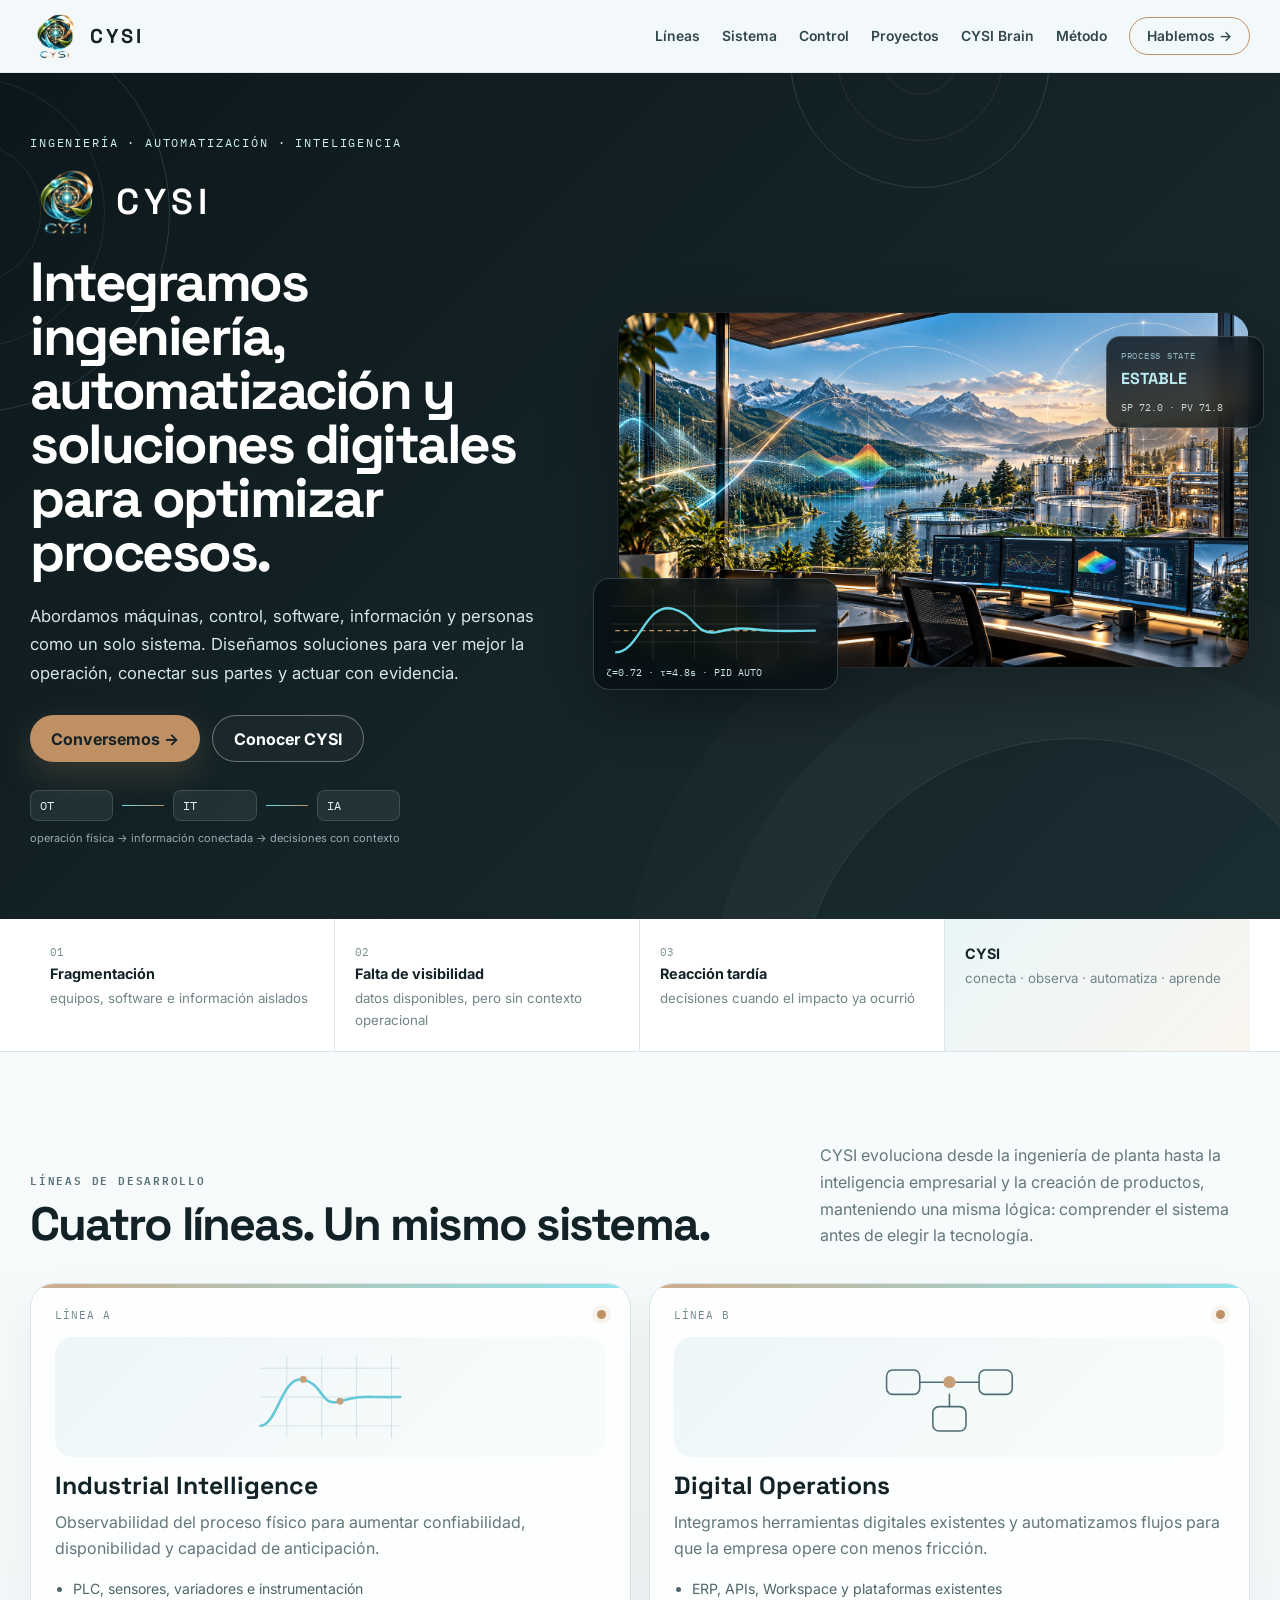
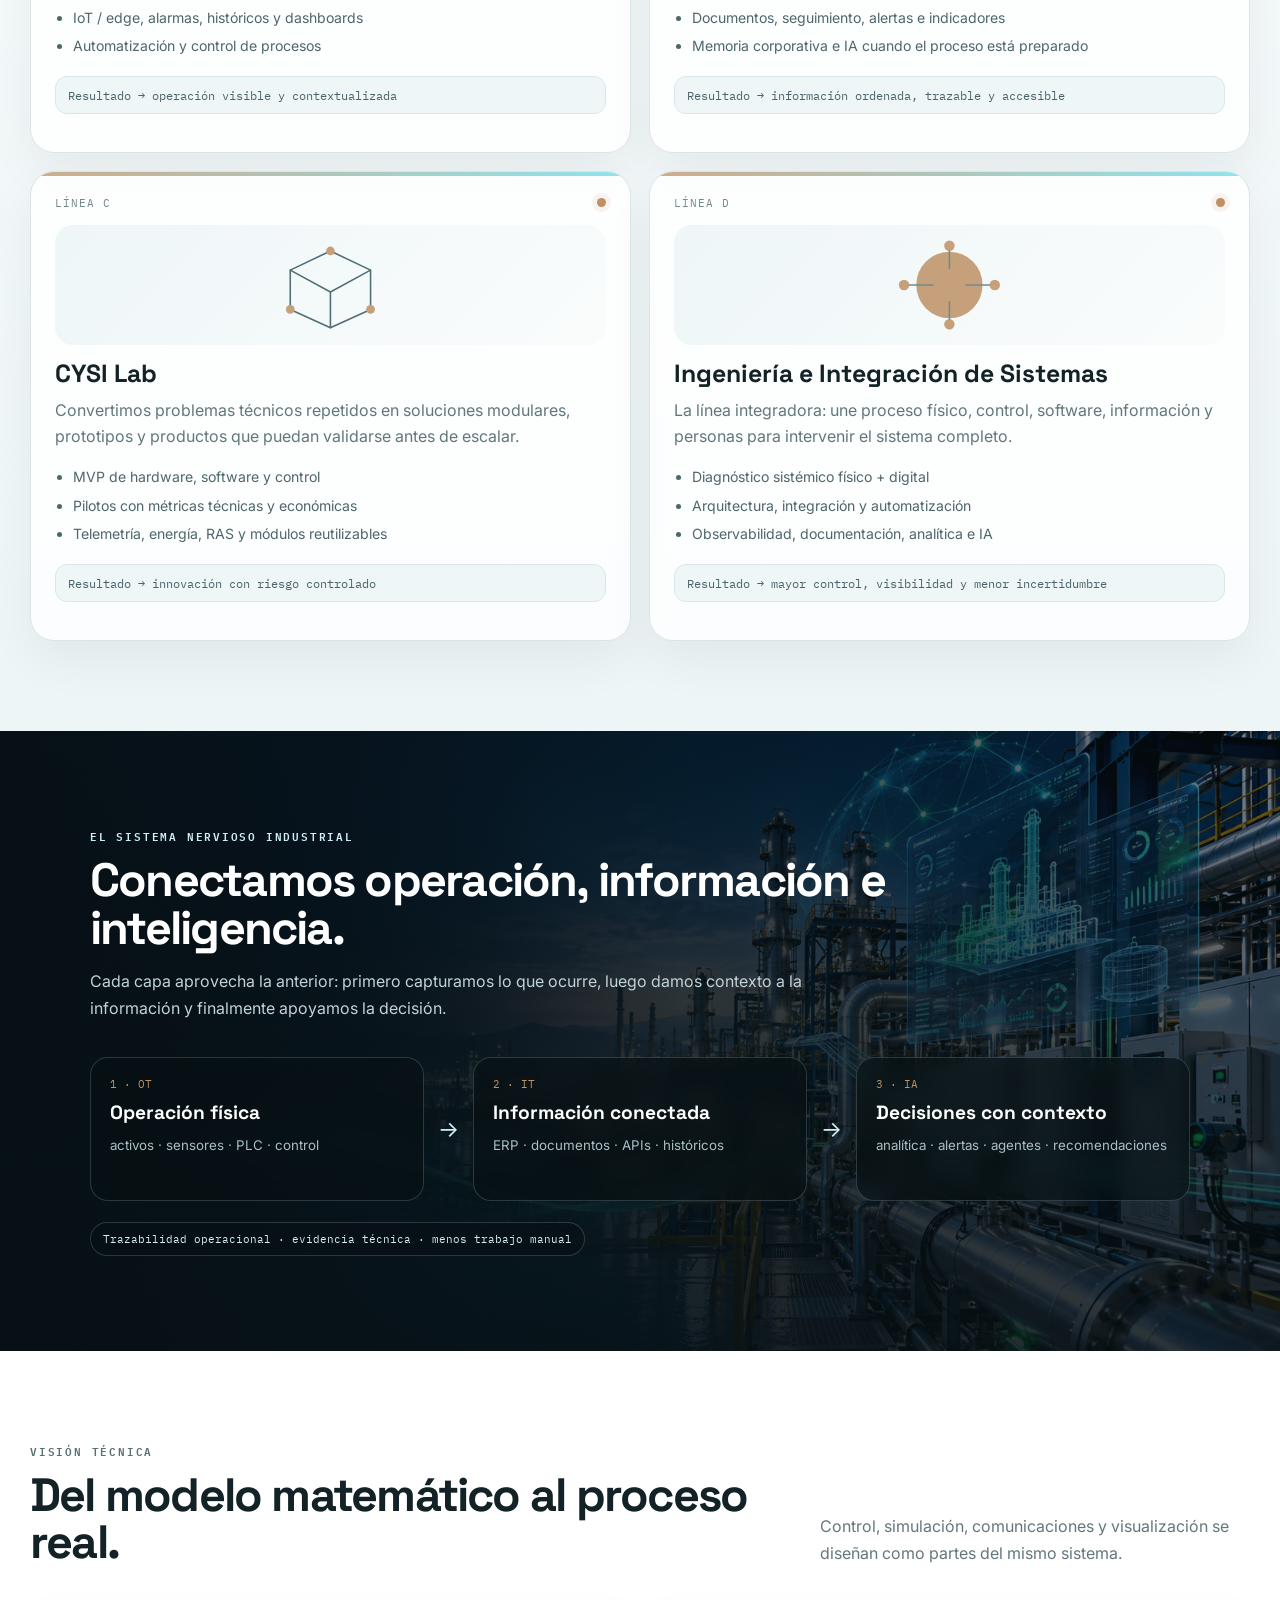
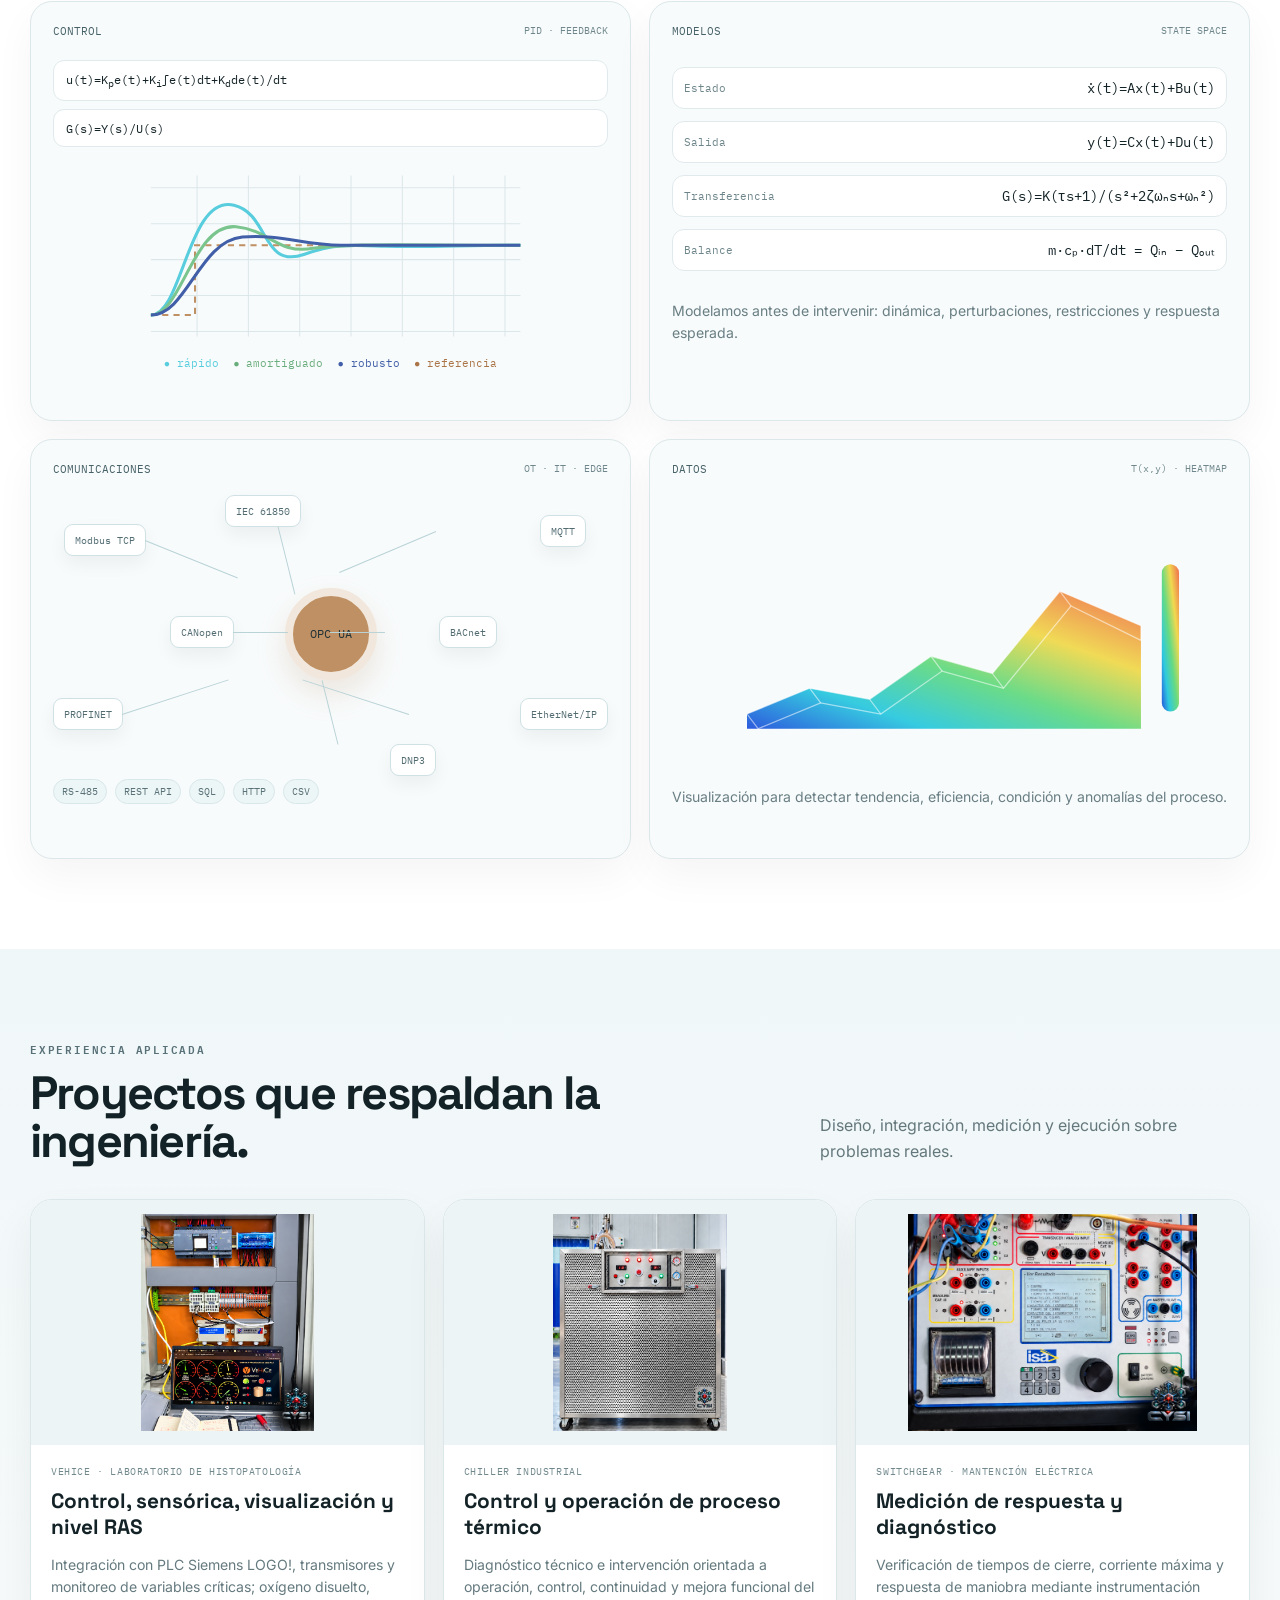
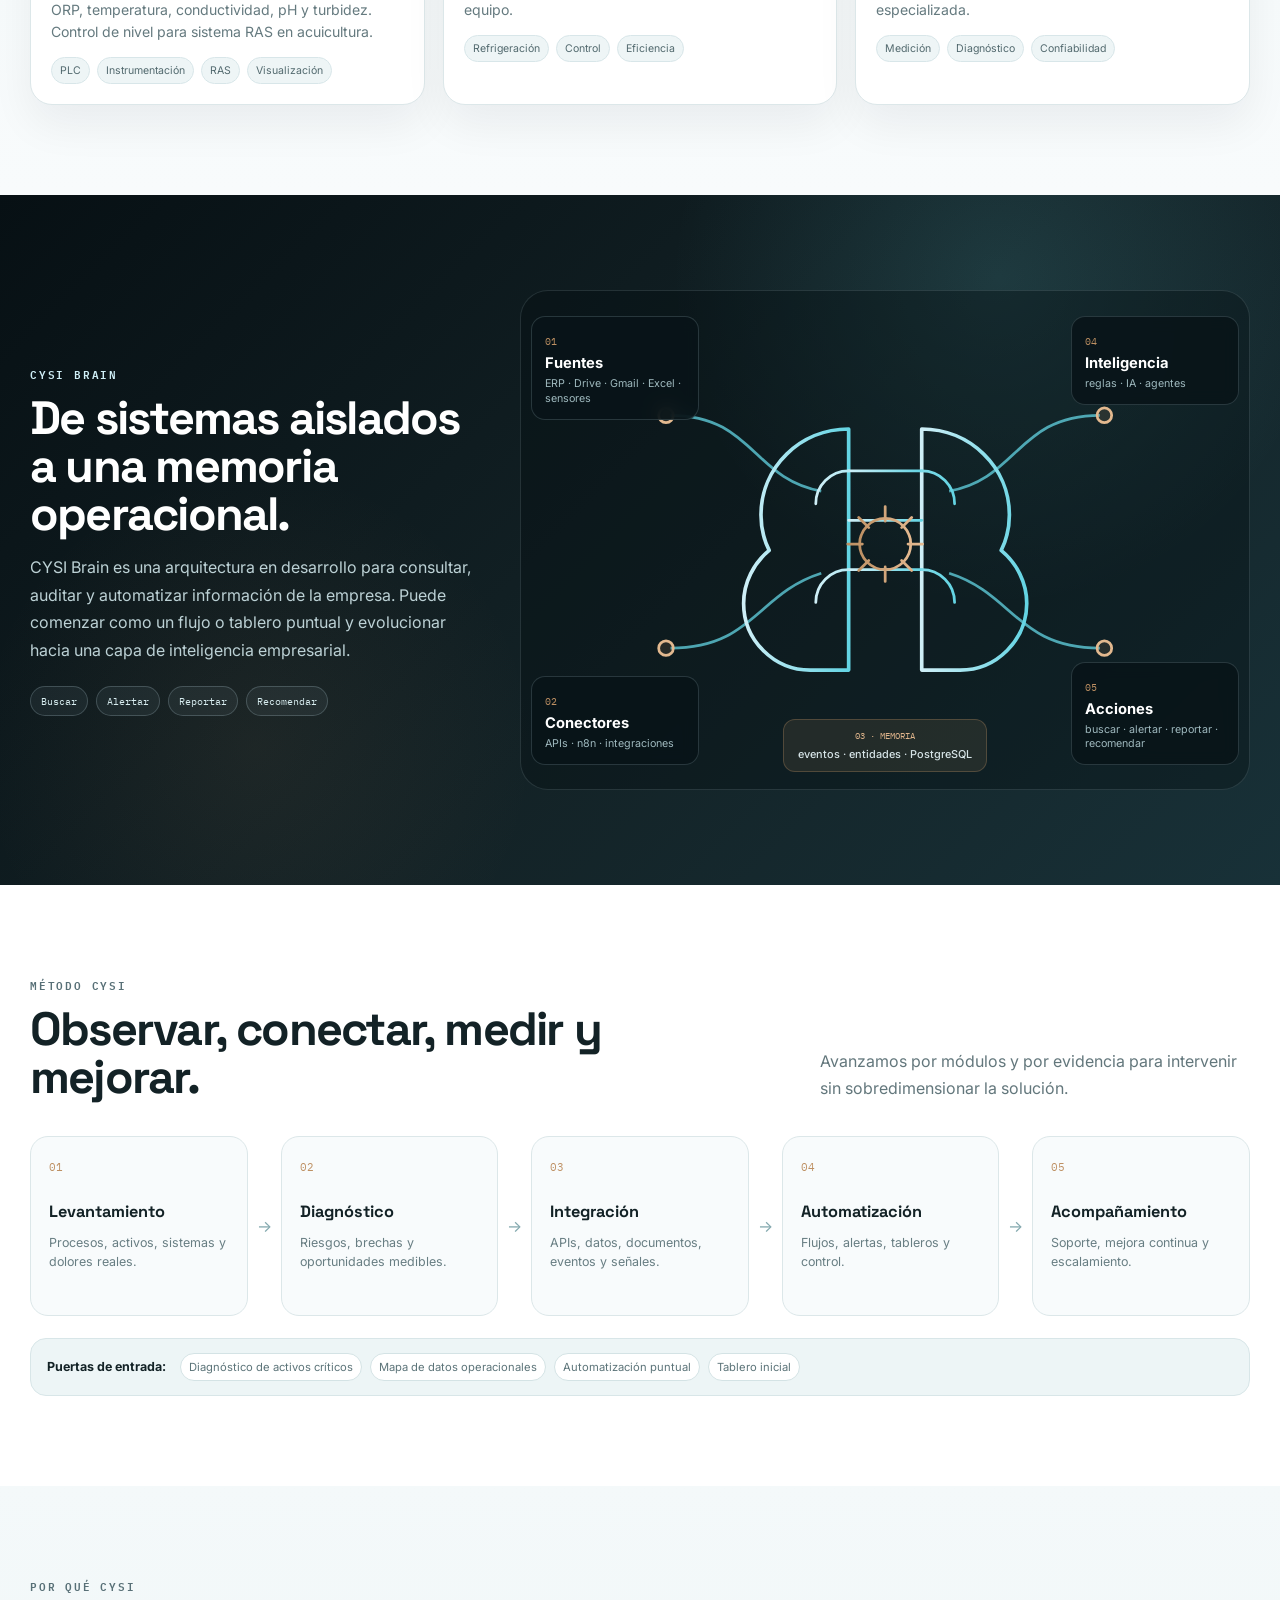
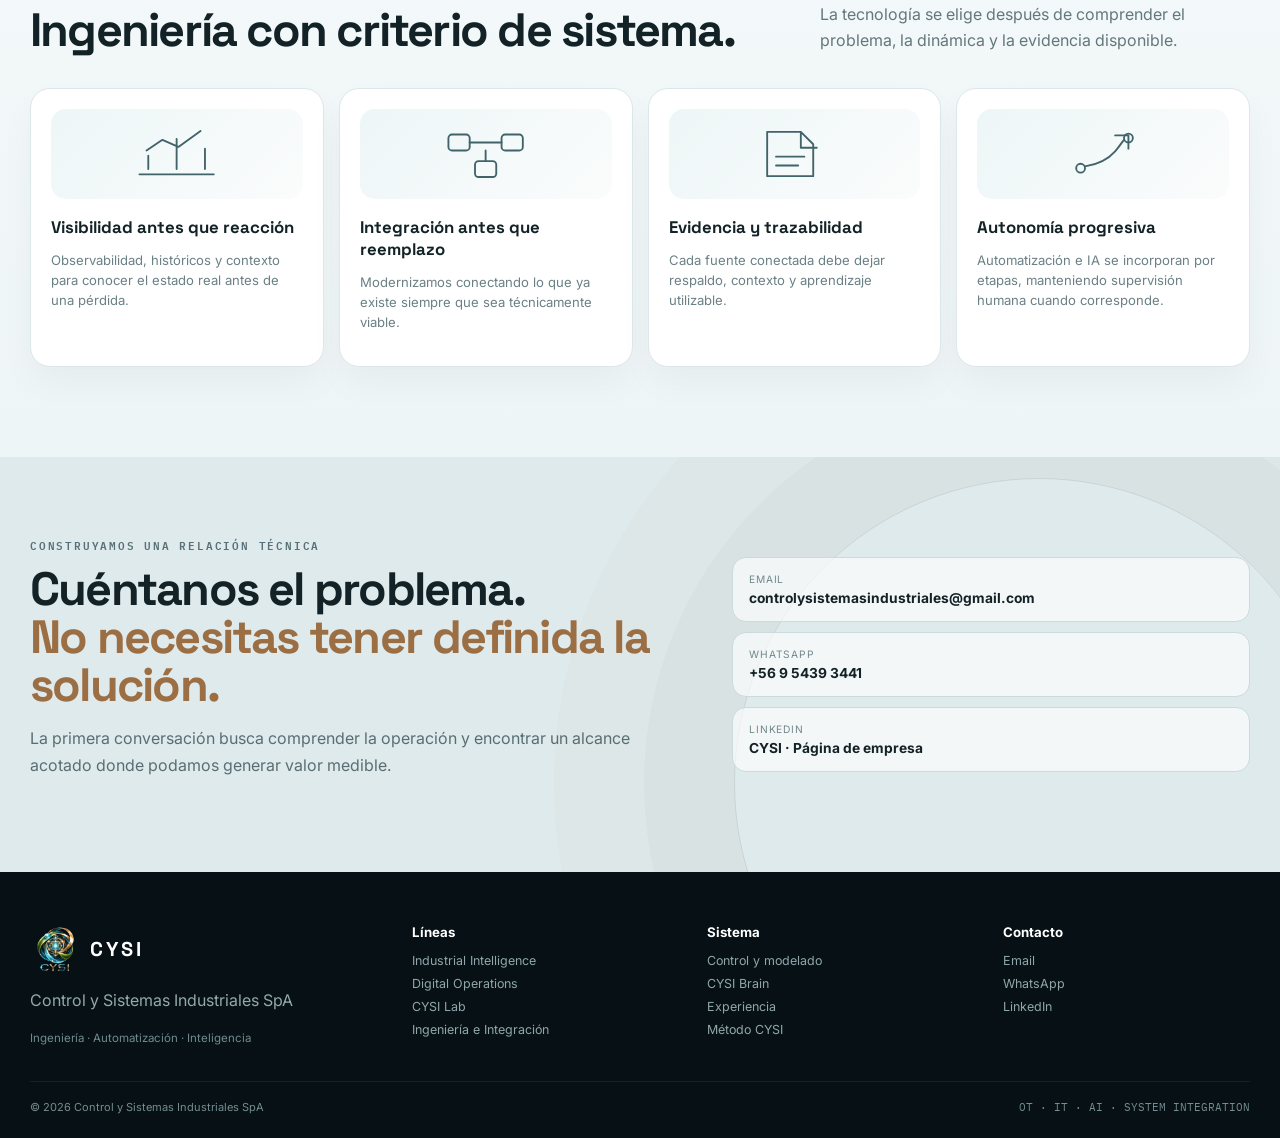
==== commit e966ea2e: "v8 CYSI Web V8 - rediseño lineas de desarrollo y sistema OT IT IA" ====
--- a/index.html
+++ b/index.html
@@ -3,9 +3,9 @@
 <head>
   <meta charset="utf-8" />
   <meta name="viewport" content="width=device-width, initial-scale=1" />
-  <title>CYSI | Ingeniería, automatización y soluciones digitales</title>
-  <meta name="description" content="CYSI integra ingeniería, automatización y soluciones digitales para optimizar procesos industriales." />
-  <meta name="theme-color" content="#132226" />
+  <title>CYSI | Ingeniería, automatización e inteligencia</title>
+  <meta name="description" content="CYSI integra ingeniería, automatización y soluciones digitales para optimizar procesos. Sistemas físicos y digitales, control, datos e inteligencia operacional." />
+  <meta name="theme-color" content="#f3f8fb" />
   <link rel="icon" type="image/png" href="favicon.png" />
   <link rel="preconnect" href="https://fonts.googleapis.com">
   <link rel="preconnect" href="https://fonts.gstatic.com" crossorigin>
@@ -23,11 +23,12 @@
       <button class="menu-toggle" id="menuToggle" aria-label="Abrir menú">☰</button>
 
       <nav class="main-nav" id="mainNav">
-        <a href="#soluciones">Soluciones</a>
+        <a href="#lineas">Líneas</a>
+        <a href="#sistema">Sistema</a>
         <a href="#vision">Control</a>
         <a href="#proyectos">Proyectos</a>
         <a href="#brain">CYSI Brain</a>
-        <a href="#nosotros">Nosotros</a>
+        <a href="#metodo">Método</a>
         <a class="nav-cta" href="#contacto">Hablemos →</a>
       </nav>
     </div>
@@ -35,285 +36,263 @@
 
   <main>
     <section class="hero" id="inicio">
-      <div class="hero-image" aria-hidden="true"></div>
-      <div class="hero-overlay" aria-hidden="true"></div>
-      <div class="geometry geometry-a" aria-hidden="true"></div>
-      <div class="geometry geometry-b" aria-hidden="true"></div>
-
-      <div class="container hero-layout">
-        <div class="hero-copy">
-          <div class="kicker">INGENIERÍA · CONTROL · DATOS · EFICIENCIA</div>
-          <div class="hero-brand-row">
-            <img src="logo-cysi.png" alt="CYSI" class="hero-logo" />
-            <span class="hero-brand-name">CYSI</span>
-          </div>
-
+      <div class="hero-orbit hero-orbit-a" aria-hidden="true"></div>
+      <div class="hero-orbit hero-orbit-b" aria-hidden="true"></div>
+      <div class="container hero-grid">
+        <div class="hero-copy reveal">
+          <div class="kicker">INGENIERÍA · AUTOMATIZACIÓN · INTELIGENCIA</div>
+          <div class="hero-brandline">
+            <img src="logo-cysi.png" alt="CYSI" />
+            <span>CYSI</span>
+          </div>
           <h1>Integramos ingeniería, automatización y soluciones digitales para optimizar procesos.</h1>
           <p>
-            Diseñamos sistemas que conectan equipos, datos y personas para lograr operaciones más estables,
-            medibles, eficientes y preparadas para evolucionar.
+            Abordamos máquinas, control, software, información y personas como un solo sistema.
+            Diseñamos soluciones para ver mejor la operación, conectar sus partes y actuar con evidencia.
           </p>
-
           <div class="hero-actions">
             <a class="btn btn-copper" href="https://wa.me/56954393441" target="_blank" rel="noopener">Conversemos →</a>
-            <a class="btn btn-ghost" href="#soluciones">Ver soluciones</a>
-          </div>
-
-          <div class="hero-tags">
-            <span>PLC / SCADA</span>
-            <span>Modelado</span>
-            <span>Instrumentación</span>
-            <span>IA aplicada</span>
-          </div>
-        </div>
-
-        <div class="hero-technical" aria-label="Panel técnico CYSI">
-          <div class="tech-glass response-card">
-            <div class="tech-card-head">
-              <span>CONTROL DE PROCESOS</span>
+            <a class="btn btn-outline" href="#lineas">Conocer CYSI</a>
+          </div>
+          <div class="hero-signals">
+            <span>OT</span><i></i><span>IT</span><i></i><span>IA</span>
+            <small>operación física → información conectada → decisiones con contexto</small>
+          </div>
+        </div>
+
+        <div class="hero-media reveal" aria-label="Sala de control e industria conectada">
+          <img src="hero-cysi.png" alt="Sala de control con visualización industrial y paisaje natural" />
+          <div class="hero-hud hud-top">
+            <span class="hud-label">PROCESS STATE</span>
+            <b>ESTABLE</b>
+            <small>SP 72.0 · PV 71.8</small>
+          </div>
+          <div class="hero-hud hud-bottom">
+            <svg viewBox="0 0 220 74" aria-hidden="true">
+              <path class="hud-grid" d="M0 18H220M0 37H220M0 56H220M44 0V74M88 0V74M132 0V74M176 0V74"></path>
+              <path class="hud-ref" d="M4 44H216"></path>
+              <path class="hud-curve" d="M4 67 C30 67,35 14,65 21 C90 27,88 51,114 45 C140 39,147 43,168 44 C188 45,199 44,216 44"></path>
+            </svg>
+            <code>ζ=0.72 · τ=4.8s · PID AUTO</code>
+          </div>
+        </div>
+      </div>
+    </section>
+
+    <section class="signal-band" aria-label="Punto de partida">
+      <div class="container signal-grid">
+        <div><span>01</span><b>Fragmentación</b><small>equipos, software e información aislados</small></div>
+        <div><span>02</span><b>Falta de visibilidad</b><small>datos disponibles, pero sin contexto operacional</small></div>
+        <div><span>03</span><b>Reacción tardía</b><small>decisiones cuando el impacto ya ocurrió</small></div>
+        <div class="signal-result"><b>CYSI</b><small>conecta · observa · automatiza · aprende</small></div>
+      </div>
+    </section>
+
+    <section class="section lines-section" id="lineas">
+      <div class="container">
+        <div class="section-head split-head reveal">
+          <div>
+            <span class="eyebrow">LÍNEAS DE DESARROLLO</span>
+            <h2>Cuatro líneas. Un mismo sistema.</h2>
+          </div>
+          <p>
+            CYSI evoluciona desde la ingeniería de planta hasta la inteligencia empresarial y la creación de productos,
+            manteniendo una misma lógica: comprender el sistema antes de elegir la tecnología.
+          </p>
+        </div>
+
+        <div class="development-grid">
+          <article class="dev-card dev-a reveal">
+            <div class="dev-top"><span class="line-code">LÍNEA A</span><span class="line-dot"></span></div>
+            <div class="dev-visual" aria-hidden="true">
+              <svg viewBox="0 0 180 110">
+                <path class="dev-grid" d="M10 22H170M10 55H170M10 88H170M40 8V102M80 8V102M120 8V102M160 8V102"></path>
+                <path class="dev-curve" d="M10 88 C30 86,34 30,59 35 C82 40,79 67,101 60 C126 52,132 56,170 55"></path>
+                <circle cx="59" cy="35" r="4"></circle><circle cx="101" cy="60" r="4"></circle>
+              </svg>
+            </div>
+            <h3>Industrial Intelligence</h3>
+            <p>Observabilidad del proceso físico para aumentar confiabilidad, disponibilidad y capacidad de anticipación.</p>
+            <ul>
+              <li>PLC, sensores, variadores e instrumentación</li>
+              <li>IoT / edge, alarmas, históricos y dashboards</li>
+              <li>Automatización y control de procesos</li>
+            </ul>
+            <div class="dev-outcome">Resultado → operación visible y contextualizada</div>
+          </article>
+
+          <article class="dev-card dev-b reveal">
+            <div class="dev-top"><span class="line-code">LÍNEA B</span><span class="line-dot"></span></div>
+            <div class="dev-visual" aria-hidden="true">
+              <svg viewBox="0 0 180 110">
+                <rect x="18" y="24" width="38" height="28" rx="7"></rect><rect x="124" y="24" width="38" height="28" rx="7"></rect><rect x="71" y="66" width="38" height="28" rx="7"></rect>
+                <path d="M56 38H124M90 52V66"></path><circle cx="90" cy="38" r="7"></circle>
+              </svg>
+            </div>
+            <h3>Digital Operations</h3>
+            <p>Integramos herramientas digitales existentes y automatizamos flujos para que la empresa opere con menos fricción.</p>
+            <ul>
+              <li>ERP, APIs, Workspace y plataformas existentes</li>
+              <li>Documentos, seguimiento, alertas e indicadores</li>
+              <li>Memoria corporativa e IA cuando el proceso está preparado</li>
+            </ul>
+            <div class="dev-outcome">Resultado → información ordenada, trazable y accesible</div>
+          </article>
+
+          <article class="dev-card dev-c reveal">
+            <div class="dev-top"><span class="line-code">LÍNEA C</span><span class="line-dot"></span></div>
+            <div class="dev-visual" aria-hidden="true">
+              <svg viewBox="0 0 180 110">
+                <path d="M44 83V38l46-22 46 22v45L90 104 44 83Z"></path><path d="M44 38l46 25 46-25M90 63v41"></path>
+                <circle cx="90" cy="16" r="5"></circle><circle cx="44" cy="83" r="5"></circle><circle cx="136" cy="83" r="5"></circle>
+              </svg>
+            </div>
+            <h3>CYSI Lab</h3>
+            <p>Convertimos problemas técnicos repetidos en soluciones modulares, prototipos y productos que puedan validarse antes de escalar.</p>
+            <ul>
+              <li>MVP de hardware, software y control</li>
+              <li>Pilotos con métricas técnicas y económicas</li>
+              <li>Telemetría, energía, RAS y módulos reutilizables</li>
+            </ul>
+            <div class="dev-outcome">Resultado → innovación con riesgo controlado</div>
+          </article>
+
+          <article class="dev-card dev-d reveal">
+            <div class="dev-top"><span class="line-code">LÍNEA D</span><span class="line-dot"></span></div>
+            <div class="dev-visual integration-visual" aria-hidden="true">
+              <svg viewBox="0 0 180 110">
+                <circle cx="90" cy="55" r="19"></circle><circle cx="90" cy="55" r="38"></circle>
+                <circle cx="90" cy="10" r="6"></circle><circle cx="142" cy="55" r="6"></circle><circle cx="90" cy="100" r="6"></circle><circle cx="38" cy="55" r="6"></circle>
+                <path d="M90 16V36M136 55h-27M90 94V74M44 55h27"></path>
+              </svg>
+            </div>
+            <h3>Ingeniería e Integración de Sistemas</h3>
+            <p>La línea integradora: une proceso físico, control, software, información y personas para intervenir el sistema completo.</p>
+            <ul>
+              <li>Diagnóstico sistémico físico + digital</li>
+              <li>Arquitectura, integración y automatización</li>
+              <li>Observabilidad, documentación, analítica e IA</li>
+            </ul>
+            <div class="dev-outcome">Resultado → mayor control, visibilidad y menor incertidumbre</div>
+          </article>
+        </div>
+      </div>
+    </section>
+
+    <section class="nervous-section" id="sistema">
+      <div class="nervous-image" aria-hidden="true"></div>
+      <div class="nervous-overlay" aria-hidden="true"></div>
+      <div class="container nervous-content reveal">
+        <span class="eyebrow eyebrow-light">EL SISTEMA NERVIOSO INDUSTRIAL</span>
+        <h2>Conectamos operación, información e inteligencia.</h2>
+        <p>Cada capa aprovecha la anterior: primero capturamos lo que ocurre, luego damos contexto a la información y finalmente apoyamos la decisión.</p>
+        <div class="layers-flow">
+          <div class="layer-card"><span>1 · OT</span><strong>Operación física</strong><small>activos · sensores · PLC · control</small></div>
+          <div class="layer-arrow">→</div>
+          <div class="layer-card"><span>2 · IT</span><strong>Información conectada</strong><small>ERP · documentos · APIs · históricos</small></div>
+          <div class="layer-arrow">→</div>
+          <div class="layer-card"><span>3 · IA</span><strong>Decisiones con contexto</strong><small>analítica · alertas · agentes · recomendaciones</small></div>
+        </div>
+        <div class="nervous-note">Trazabilidad operacional · evidencia técnica · menos trabajo manual</div>
+      </div>
+    </section>
+
+    <section class="section technical-section" id="vision">
+      <div class="container">
+        <div class="section-head split-head reveal">
+          <div>
+            <span class="eyebrow">VISIÓN TÉCNICA</span>
+            <h2>Del modelo matemático al proceso real.</h2>
+          </div>
+          <p>Control, simulación, comunicaciones y visualización se diseñan como partes del mismo sistema.</p>
+        </div>
+
+        <div class="tech-grid">
+          <article class="tech-card tech-control reveal">
+            <div class="tech-head"><span>CONTROL</span><code>PID · FEEDBACK</code></div>
+            <div class="eq-stack">
+              <code>u(t)=K<sub>p</sub>e(t)+K<sub>i</sub>∫e(t)dt+K<sub>d</sub>de(t)/dt</code>
               <code>G(s)=Y(s)/U(s)</code>
             </div>
-            <svg viewBox="0 0 360 150" role="img" aria-label="Respuesta de un sistema de control">
+            <svg viewBox="0 0 420 190" class="matlab-chart" aria-label="Respuesta de control tipo MATLAB">
+              <g class="m-grid"><path d="M35 30H395M35 65H395M35 100H395M35 135H395M35 170H395"></path><path d="M80 18V175M130 18V175M180 18V175M230 18V175M280 18V175M330 18V175M380 18V175"></path></g>
+              <path class="m-ref" d="M35 154H78V86H395"></path>
+              <path class="m-line cyan" d="M35 154 C66 154,71 36,116 47 C150 55,143 109,184 95 C216 84,230 86,264 87 C307 88,340 86,395 86"></path>
+              <path class="m-line green" d="M35 154 C65 154,76 64,118 68 C151 71,158 95,193 89 C230 84,272 86,395 86"></path>
+              <path class="m-line blue" d="M35 154 C70 154,82 82,124 78 C162 75,184 86,220 86 C270 86,330 86,395 86"></path>
+            </svg>
+            <div class="legend"><span class="cyan-dot">● rápido</span><span class="green-dot">● amortiguado</span><span class="blue-dot">● robusto</span><span class="ref-dot">● referencia</span></div>
+          </article>
+
+          <article class="tech-card tech-model reveal">
+            <div class="tech-head"><span>MODELOS</span><code>STATE SPACE</code></div>
+            <div class="equation-table">
+              <div><span>Estado</span><code>ẋ(t)=Ax(t)+Bu(t)</code></div>
+              <div><span>Salida</span><code>y(t)=Cx(t)+Du(t)</code></div>
+              <div><span>Transferencia</span><code>G(s)=K(τs+1)/(s²+2ζωₙs+ωₙ²)</code></div>
+              <div><span>Balance</span><code>m·cₚ·dT/dt = Qᵢₙ − Qₒᵤₜ</code></div>
+            </div>
+            <p>Modelamos antes de intervenir: dinámica, perturbaciones, restricciones y respuesta esperada.</p>
+          </article>
+
+          <article class="tech-card tech-comms reveal">
+            <div class="tech-head"><span>COMUNICACIONES</span><code>OT · IT · EDGE</code></div>
+            <div class="protocol-hub">
+              <div class="hub-core">OPC UA</div>
+              <span class="p1">Modbus TCP</span><span class="p2">MQTT</span><span class="p3">PROFINET</span><span class="p4">EtherNet/IP</span>
+              <span class="p5">CANopen</span><span class="p6">BACnet</span><span class="p7">IEC 61850</span><span class="p8">DNP3</span>
+            </div>
+            <div class="protocol-row"><span>RS-485</span><span>REST API</span><span>SQL</span><span>HTTP</span><span>CSV</span></div>
+          </article>
+
+          <article class="tech-card tech-data reveal">
+            <div class="tech-head"><span>DATOS</span><code>T(x,y) · HEATMAP</code></div>
+            <svg viewBox="0 0 420 220" class="surface-chart" aria-label="Superficie de temperatura tipo MATLAB">
               <defs>
-                <linearGradient id="lineCyan" x1="0" x2="1">
-                  <stop offset="0" stop-color="#CFEFF7"/>
-                  <stop offset="1" stop-color="#5FD9EA"/>
-                </linearGradient>
+                <linearGradient id="surf" x1="0" x2="1" y1="1" y2="0"><stop offset="0" stop-color="#2454dc"/><stop offset=".23" stop-color="#2ec9df"/><stop offset=".47" stop-color="#66da83"/><stop offset=".71" stop-color="#f0d94f"/><stop offset="1" stop-color="#ef694e"/></linearGradient>
               </defs>
-              <g class="grid-lines">
-                <path d="M20 25H340M20 60H340M20 95H340M20 130H340" />
-                <path d="M60 15V135M120 15V135M180 15V135M240 15V135M300 15V135" />
-              </g>
-              <path class="ref-line" d="M20 72H340" />
-              <path class="response-line" d="M20 132 C55 130,60 34,98 40 C132 46,128 88,164 80 C198 73,196 66,230 71 C267 77,287 72,340 72" />
+              <path d="M45 176 L96 155 L145 164 L195 129 L245 143 L300 76 L366 104 L366 188 L45 188 Z" fill="url(#surf)" opacity=".96"></path>
+              <g class="surface-grid"><path d="M45 176L96 155L145 164L195 129L245 143L300 76L366 104"></path><path d="M54 188L105 167L154 176L204 141L254 155L309 88L366 116"></path><path d="M45 176L54 188M96 155L105 167M145 164L154 176M195 129L204 141M245 143L254 155M300 76L309 88M366 104L366 116"></path></g>
+              <rect x="383" y="54" width="14" height="120" rx="7" fill="url(#surf)"></rect>
             </svg>
-            <div class="legend"><span class="legend-cyan">● Proceso</span><span class="legend-copper">● Referencia</span></div>
-          </div>
-
-          <div class="tech-glass protocol-card">
-            <span class="mini-title">PROTOCOLOS INDUSTRIALES</span>
-            <div class="protocols">
-              <span>Modbus</span><span>OPC UA</span><span>MQTT</span><span>EtherNet/IP</span><span>PROFINET</span>
-            </div>
-          </div>
-
-          <div class="tech-glass equation-card">
-            <span class="mini-title">CONTROL</span>
-            <code>u(t)=K<sub>p</sub>e(t)+K<sub>i</sub>∫e(t)dt+K<sub>d</sub>de/dt</code>
-          </div>
-        </div>
-      </div>
-
-      <div class="hero-service-strip container">
-        <div><span class="strip-icon">⌬</span><b>Ingeniería</b><small>Integración de sistemas</small></div>
-        <div><span class="strip-icon">⌁</span><b>Control</b><small>Estabilidad y respuesta</small></div>
-        <div><span class="strip-icon">◉</span><b>Instrumentación</b><small>Datos confiables</small></div>
-        <div><span class="strip-icon">⌘</span><b>Digital</b><small>Automatización e IA</small></div>
-        <div><span class="strip-icon">◒</span><b>Eficiencia</b><small>Energía y sostenibilidad</small></div>
-      </div>
-    </section>
-
-    <section class="section solutions-section" id="soluciones">
-      <div class="container">
-        <div class="section-heading heading-row">
-          <div>
-            <span class="eyebrow">SOLUCIONES</span>
-            <h2>Ingeniería real para operaciones más inteligentes.</h2>
-          </div>
-          <p>Partimos por el problema técnico y construimos una solución integrable, medible y escalable.</p>
-        </div>
-
-        <div class="solutions-grid">
-          <article class="solution-card primary-solution sol-eng">
-            <div class="solution-art" aria-hidden="true">
-              <svg viewBox="0 0 140 140"><path d="M35 35h28v28H35zM77 35h28v28H77zM56 77h28v28H56z"></path><path d="M63 49h14M91 49h14M49 63v14M91 63v14M70 77V63M84 91h21"></path></svg>
-            </div>
-            <span class="solution-num">01</span>
-            <div class="solution-icon-badge">⌬</div>
-            <h3>Ingeniería e Integración</h3>
-            <p>Diseño técnico, arquitectura, especificaciones e integración entre equipos, procesos y sistemas.</p>
-          </article>
-
-          <article class="solution-card sol-brain">
-            <div class="solution-art" aria-hidden="true">
-              <svg viewBox="0 0 140 140"><path d="M52 31c-13 0-24 11-24 24 0 4 .9 7.7 2.6 11.1C26 70.8 24 76 24 81.6 24 92.3 32.7 101 43.4 101H55V31h-3Z"></path><path d="M88 31c13 0 24 11 24 24 0 4-.9 7.7-2.6 11.1C114 70.8 116 76 116 81.6 116 92.3 107.3 101 96.6 101H85V31h3Z"></path><path d="M55 48h30M55 64h30M55 80h30"></path><circle cx="31" cy="81" r="5"></circle><circle cx="109" cy="52" r="5"></circle><circle cx="70" cy="109" r="5"></circle><path d="M36 80h19M104 56L85 64M70 104V90"></path></svg>
-            </div>
-            <span class="solution-num">02</span>
-            <div class="solution-icon-badge">◉</div>
-            <h3>CYSI Brain</h3>
-            <p>Datos, automatizaciones e IA para ordenar la operación y convertir información en decisiones.</p>
-          </article>
-
-          <article class="solution-card sol-auto">
-            <div class="solution-art" aria-hidden="true">
-              <svg viewBox="0 0 140 140"><path d="M34 30h72v80H34z"></path><path d="M46 44h20M46 58h20M46 72h20M46 86h20M79 44h15M79 58h15M79 72h15M79 86h15"></path><circle cx="98" cy="106" r="7"></circle><path d="M98 99v14M91 106h14"></path></svg>
-            </div>
-            <span class="solution-num">03</span>
-            <div class="solution-icon-badge">⌁</div>
-            <h3>Automatización Industrial</h3>
-            <p>PLC, supervisión, lógica, secuencias, control y visualización de procesos.</p>
-          </article>
-
-          <article class="solution-card sol-inst">
-            <div class="solution-art" aria-hidden="true">
-              <svg viewBox="0 0 140 140"><circle cx="70" cy="70" r="28"></circle><path d="M70 70l18-12"></path><path d="M70 42V34M98 70h8M70 98v8M42 70h-8M88 52l6-6M88 88l6 6M52 52l-6-6M52 88l-6 6"></path></svg>
-            </div>
-            <span class="solution-num">04</span>
-            <div class="solution-icon-badge">◎</div>
-            <h3>Instrumentación</h3>
-            <p>Selección, integración, medición y acondicionamiento de variables de proceso.</p>
-          </article>
-
-          <article class="solution-card sol-docs">
-            <div class="solution-art" aria-hidden="true">
-              <svg viewBox="0 0 140 140"><path d="M42 28h44l12 12v72H42z"></path><path d="M86 28v16h16M54 60h32M54 74h32M54 88h22"></path><path d="M49 49l8-6 9 7 8-8"></path></svg>
-            </div>
-            <span class="solution-num">05</span>
-            <div class="solution-icon-badge">▤</div>
-            <h3>Documentación Técnica</h3>
-            <p>Planos, esquemas, especificaciones, trazabilidad y respaldo para el ciclo de vida técnico.</p>
-          </article>
-
-          <article class="solution-card sol-energy">
-            <div class="solution-art" aria-hidden="true">
-              <svg viewBox="0 0 140 140"><path d="M70 32c18 0 33 15 33 33 0 24-21 40-33 43-12-3-33-19-33-43 0-18 15-33 33-33Z"></path><path d="M70 44 58 74h13l-8 22 20-30H70l8-22Z"></path></svg>
-            </div>
-            <span class="solution-num">06</span>
-            <div class="solution-icon-badge">◒</div>
-            <h3>Energía</h3>
-            <p>Evaluación, eficiencia y soluciones energéticas con enfoque en desempeño y sostenibilidad.</p>
-          </article>
-        </div></div>
-      </div>
-    </section>
-
-    <section class="section control-section" id="vision">
-      <div class="container">
-        <div class="section-heading heading-row">
-          <div>
-            <span class="eyebrow">NUESTRA VISIÓN TÉCNICA</span>
-            <h2>Del modelo matemático al proceso real.</h2>
-          </div>
-          <p>Control, simulación, comunicaciones y visualización trabajando como un solo sistema.</p>
-        </div>
-
-        <div class="technical-grid">
-          <article class="technical-card response-panel">
-            <div class="technical-card-top">
-              <span>CONTROL DE PROCESOS</span>
-              <code>PID + FEEDBACK</code>
-            </div>
-            <div class="formula">u(t)=K<sub>p</sub>e(t)+K<sub>i</sub>∫e(t)dt+K<sub>d</sub>de(t)/dt</div>
-            <svg viewBox="0 0 320 170" class="chart-svg" aria-label="Respuesta al escalón estilo MATLAB">
-              <g class="light-grid"><path d="M20 30H300M20 60H300M20 90H300M20 120H300M20 150H300"/><path d="M60 20V155M100 20V155M140 20V155M180 20V155M220 20V155M260 20V155"/></g>
-              <path class="step-ref" d="M20 132H55V76H300"/>
-              <path class="step-response" d="M20 132 C40 132,48 132,58 111 C78 63,103 44,126 56 C145 66,145 85,165 82 C189 79,197 72,220 75 C250 79,274 76,300 76" />
-              <path class="step-response-2" d="M20 132 C40 132,54 132,64 116 C84 82,108 62,128 67 C146 71,154 79,173 78 C198 77,214 75,300 75" />
-              <path class="step-response-3" d="M20 132 C44 132,58 126,72 103 C95 66,122 61,147 70 C170 78,188 77,210 76 C244 74,266 75,300 75" />
-            </svg>
-            <div class="chart-legend"><span class="lg-process">● Ajuste</span><span class="lg-cyan">● Respuesta</span><span class="lg-ref">● Referencia</span></div>
-            <p>Modelado y ajuste para procesos más estables, rápidos y eficientes.</p>
-          </article>
-
-          <article class="technical-card equation-panel">
-            <div class="technical-card-top"><span>MODELOS MATEMÁTICOS</span><code>STATE SPACE · TRANSFER</code></div>
-            <div class="math-layout">
-              <div class="eq-row"><span class="eq-label">Estado</span><code>ẋ(t)=Ax(t)+Bu(t)</code></div>
-              <div class="eq-row"><span class="eq-label">Salida</span><code>y(t)=Cx(t)+Du(t)</code></div>
-              <div class="eq-row"><span class="eq-label">Transferencia</span><code>G(s)=-rac{K(τs+1)}{s²+2ζωₙs+ωₙ²}</code></div>
-              <div class="eq-row"><span class="eq-label">Balance</span><code>m·ċ<sub>p</sub>·dT/dt=Q<sub>in</sub>-Q<sub>out</sub></code></div>
-            </div>
-            <p>Representamos el comportamiento del sistema antes de intervenir el proceso real.</p>
-          </article>
-
-          <article class="technical-card network-panel">
-            <div class="technical-card-top"><span>COMUNICACIONES</span><code>OT / IT / EDGE</code></div>
-            <div class="network-map network-map-rich">
-              <span class="node hub">OPC UA</span>
-              <span class="node n1">Modbus TCP</span>
-              <span class="node n2">MQTT</span>
-              <span class="node n3">EtherNet/IP</span>
-              <span class="node n4">PROFINET</span>
-              <span class="node n5">CANopen</span>
-              <span class="node n6">BACnet</span>
-              <span class="node n7">IEC 61850</span>
-              <span class="node n8">REST API</span>
-              <i class="link l1"></i><i class="link l2"></i><i class="link l3"></i><i class="link l4"></i><i class="link l5"></i><i class="link l6"></i><i class="link l7"></i><i class="link l8"></i>
-            </div>
-            <div class="protocol-cloud"><span>DNP3</span><span>SQL</span><span>CSV</span><span>RS-485</span><span>HTTP</span></div>
-            <p>Integramos control, supervisión y datos sin perder trazabilidad del origen.</p>
-          </article>
-
-          <article class="technical-card matlab-panel">
-            <div class="technical-card-top"><span>VISUALIZACIÓN DE DATOS</span><code>T(x,y) · HEATMAP</code></div>
-            <div class="surface-wrap" aria-label="Superficie tipo MATLAB mejorada">
-              <svg viewBox="0 0 320 200">
-                <defs>
-                  <linearGradient id="matlabGradient2" x1="0" x2="1" y1="1" y2="0">
-                    <stop offset="0" stop-color="#1f56d8"/>
-                    <stop offset=".22" stop-color="#23c9e4"/>
-                    <stop offset=".46" stop-color="#69e588"/>
-                    <stop offset=".7" stop-color="#f3d647"/>
-                    <stop offset="1" stop-color="#ef5a43"/>
-                  </linearGradient>
-                </defs>
-                <rect x="250" y="28" width="16" height="124" rx="8" fill="url(#matlabGradient2)" opacity=".9"></rect>
-                <g fill="none" stroke="#dbe6e8" stroke-opacity=".8" stroke-width="1">
-                  <path d="M30 150L89 131L145 139L202 104L250 115"/>
-                  <path d="M30 134L89 115L145 123L202 88L250 99"/>
-                  <path d="M30 118L89 99L145 107L202 72L250 83"/>
-                  <path d="M30 102L89 83L145 91L202 56L250 67"/>
-                  <path d="M30 86L89 67L145 75L202 40L250 51"/>
-                  <path d="M30 150L30 86M89 131L89 67M145 139L145 75M202 104L202 40M250 115L250 51"/>
-                </g>
-                <path d="M30 150L89 131L145 139L202 104L250 115L250 160L30 160Z" fill="url(#matlabGradient2)" opacity=".97"></path>
-                <path d="M30 134L89 115L145 123L202 88L250 99L250 115L202 104L145 139L89 131L30 150Z" fill="#4fc6df" opacity=".35"></path>
-                <path d="M30 118L89 99L145 107L202 72L250 83L250 99L202 88L145 123L89 115L30 134Z" fill="#72df77" opacity=".28"></path>
-                <path d="M30 102L89 83L145 91L202 56L250 67L250 83L202 72L145 107L89 99L30 118Z" fill="#f5d84b" opacity=".22"></path>
-              </svg>
-            </div>
-            <p>Gráficos claros para detectar comportamiento, tendencia, eficiencia y anomalías.</p>
-          </article>
-        </div></div>
+            <p>Visualización para detectar tendencia, eficiencia, condición y anomalías del proceso.</p>
+          </article>
+        </div>
       </div>
     </section>
 
     <section class="section projects-section" id="proyectos">
       <div class="container">
-        <div class="section-heading heading-row">
-          <div>
-            <span class="eyebrow">PROYECTOS DESTACADOS</span>
-            <h2>Experiencia técnica aplicada.</h2>
-          </div>
-          <p>Trabajos reales que conectan diseño, control, medición y ejecución en terreno.</p>
+        <div class="section-head split-head reveal">
+          <div><span class="eyebrow">EXPERIENCIA APLICADA</span><h2>Proyectos que respaldan la ingeniería.</h2></div>
+          <p>Diseño, integración, medición y ejecución sobre problemas reales.</p>
         </div>
 
         <div class="projects-grid">
-          <article class="project-card">
-            <img src="proyecto-vehice.png" alt="Proyecto VEHICE laboratorio de histopatología" />
+          <article class="project-card reveal">
+            <div class="project-media"><img src="proyecto-vehice.png" alt="Proyecto VEHICE laboratorio de histopatología" /></div>
             <div class="project-body">
-              <span class="project-label">VEHICE · LABORATORIO DE HISTOPATOLOGÍA</span>
-              <h3>Control, sensórica, visualización y control de nivel</h3>
-              <p>Integración con PLC Siemens LOGO!, transmisores y monitoreo de variables criticas; oxígeno disuelto, ORP, temperatura, conductividad, pH y turbidez. Control de nivel para sistema RAS en acuicultura.</p>
-              <div class="pill-row"><span>Automatización</span><span>PLC</span><span>Visualización</span><span>Control de nivel RAS</span></div>
-            </div>
-          </article>
-
-          <article class="project-card">
-            <img src="proyecto-chiller.png" alt="Proyecto chiller industrial" />
+              <span class="project-code">VEHICE · LABORATORIO DE HISTOPATOLOGÍA</span>
+              <h3>Control, sensórica, visualización y nivel RAS</h3>
+              <p>Integración con PLC Siemens LOGO!, transmisores y monitoreo de variables críticas; oxígeno disuelto, ORP, temperatura, conductividad, pH y turbidez. Control de nivel para sistema RAS en acuicultura.</p>
+              <div class="pill-row"><span>PLC</span><span>Instrumentación</span><span>RAS</span><span>Visualización</span></div>
+            </div>
+          </article>
+
+          <article class="project-card reveal">
+            <div class="project-media"><img src="proyecto-chiller.png" alt="Proyecto chiller industrial" /></div>
             <div class="project-body">
-              <span class="project-label">CHILLER INDUSTRIAL</span>
+              <span class="project-code">CHILLER INDUSTRIAL</span>
               <h3>Control y operación de proceso térmico</h3>
               <p>Diagnóstico técnico e intervención orientada a operación, control, continuidad y mejora funcional del equipo.</p>
               <div class="pill-row"><span>Refrigeración</span><span>Control</span><span>Eficiencia</span></div>
             </div>
           </article>
 
-          <article class="project-card">
-            <img src="proyecto-switchgear.png" alt="Mantención y medición eléctrica de switchgear" />
+          <article class="project-card reveal">
+            <div class="project-media"><img src="proyecto-switchgear.png" alt="Mantención y medición eléctrica de switchgear" /></div>
             <div class="project-body">
-              <span class="project-label">SWITCHGEAR · MANTENCIÓN ELÉCTRICA</span>
+              <span class="project-code">SWITCHGEAR · MANTENCIÓN ELÉCTRICA</span>
               <h3>Medición de respuesta y diagnóstico</h3>
               <p>Verificación de tiempos de cierre, corriente máxima y respuesta de maniobra mediante instrumentación especializada.</p>
               <div class="pill-row"><span>Medición</span><span>Diagnóstico</span><span>Confiabilidad</span></div>
@@ -324,143 +303,130 @@
     </section>
 
     <section class="brain-section" id="brain">
-      <div class="brain-geometry" aria-hidden="true"></div>
-      <div class="container brain-grid">
-        <div class="brain-copy">
-          <span class="eyebrow eyebrow-dark">CYSI BRAIN</span>
-          <h2>Conectamos datos, procesos y personas para una operación más inteligente.</h2>
-          <p>Un cerebro digital que integra fuentes operacionales, automatiza flujos y entrega información trazable para apoyar decisiones.</p>
-          <div class="hero-actions">
-            <a class="btn btn-copper" href="#contacto">Conocer CYSI Brain →</a>
-            <a class="btn btn-ghost-light" href="#proyectos">Ver experiencia</a>
-          </div>
-        </div>
-
-        <div class="brain-system-diagram">
-          <div class="brain-stage stage-datos">
-            <span class="stage-num">01</span>
-            <h3>Datos</h3>
-            <p>Sensores, ERP, documentos, APIs y eventos operacionales.</p>
-          </div>
-          <div class="brain-stage stage-modelos">
-            <span class="stage-num">02</span>
-            <h3>Modelos</h3>
-            <p>Contexto, reglas, estructuras, KPIs y lógica de negocio.</p>
-          </div>
-          <div class="brain-core" aria-label="Cerebro digital conectado">
-            <svg viewBox="0 0 540 380">
-              <defs>
-                <linearGradient id="brainGlow" x1="0" x2="1"><stop offset="0" stop-color="#cfeff7"/><stop offset="1" stop-color="#5fd9ea"/></linearGradient>
-                <linearGradient id="brainCopper" x1="0" x2="1"><stop offset="0" stop-color="#be9063"/><stop offset="1" stop-color="#e5b98d"/></linearGradient>
-              </defs>
-              <path class="brain-cable" d="M120 80 C175 80,180 110,222 132"></path>
-              <path class="brain-cable" d="M420 80 C365 80,360 110,318 132"></path>
-              <path class="brain-cable" d="M120 300 C175 300,182 270,224 246"></path>
-              <path class="brain-cable" d="M420 300 C365 300,358 270,316 246"></path>
-              <g class="brain-node"><circle cx="115" cy="80" r="8"></circle><circle cx="425" cy="80" r="8"></circle><circle cx="115" cy="300" r="8"></circle><circle cx="425" cy="300" r="8"></circle></g>
-              <g class="brain-shell" transform="translate(160,70)">
-                <path d="M84 28c-31 0-56 24-56 54 0 9 2 17 6 24-10 8-16 20-16 34 0 23 19 42 42 42h24V28h0Z"></path>
-                <path d="M136 28c31 0 56 24 56 54 0 9-2 17-6 24 10 8 16 20 16 34 0 23-19 42-42 42h-24V28h0Z"></path>
-                <path d="M84 60h52M84 94h52M84 128h52"></path>
-                <path d="M84 60c-12 0-22 10-22 22M136 60c12 0 22 10 22 22"></path>
-                <path d="M84 128c-12 0-22 10-22 22M136 128c12 0 22 10 22 22"></path>
-              </g>
-              <g class="brain-gear" transform="translate(245,160)">
-                <circle cx="25" cy="25" r="17"></circle>
-                <path d="M25 0v10M25 40v10M0 25h10M40 25h10M8 8l7 7M35 35l7 7M8 42l7-7M35 15l7-7"></path>
-              </g>
-            </svg>
-          </div>
-          <div class="brain-stage stage-inteligencia">
-            <span class="stage-num">03</span>
-            <h3>Inteligencia</h3>
-            <p>Automatización, IA operativa, alertas y recomendaciones.</p>
-          </div>
-          <div class="brain-stage stage-resultados">
-            <span class="stage-num">04</span>
-            <h3>Resultados</h3>
-            <p>Visibilidad, trazabilidad, control y mejores decisiones.</p>
-          </div>
-        </div></div>
-      </div>
-    </section>
-
-    <section class="section reasons-section" id="nosotros">
+      <div class="brain-noise" aria-hidden="true"></div>
+      <div class="container brain-layout">
+        <div class="brain-copy reveal">
+          <span class="eyebrow eyebrow-light">CYSI BRAIN</span>
+          <h2>De sistemas aislados a una memoria operacional.</h2>
+          <p>
+            CYSI Brain es una arquitectura en desarrollo para consultar, auditar y automatizar información de la empresa.
+            Puede comenzar como un flujo o tablero puntual y evolucionar hacia una capa de inteligencia empresarial.
+          </p>
+          <div class="brain-actions">
+            <span>Buscar</span><span>Alertar</span><span>Reportar</span><span>Recomendar</span>
+          </div>
+        </div>
+
+        <div class="brain-diagram reveal" aria-label="Arquitectura conceptual CYSI Brain">
+          <svg viewBox="0 0 780 470">
+            <defs>
+              <linearGradient id="brainLine" x1="0" x2="1"><stop offset="0" stop-color="#cfeff7"/><stop offset="1" stop-color="#63d4e3"/></linearGradient>
+              <linearGradient id="brainGold" x1="0" x2="1"><stop offset="0" stop-color="#be9063"/><stop offset="1" stop-color="#e5ba91"/></linearGradient>
+            </defs>
+            <g class="brain-links">
+              <path d="M155 105 C245 105,245 175,320 188"></path><path d="M155 360 C245 360,250 300,320 278"></path>
+              <path d="M625 105 C535 105,535 175,460 188"></path><path d="M625 360 C535 360,530 300,460 278"></path>
+            </g>
+            <g class="brain-core-svg">
+              <path d="M350 120c-53 0-96 42-96 94 0 14 3 27 9 39-17 14-28 35-28 58 0 40 33 73 73 73h42V120Z"></path>
+              <path d="M430 120c53 0 96 42 96 94 0 14-3 27-9 39 17 14 28 35 28 58 0 40-33 73-73 73h-42V120Z"></path>
+              <path d="M350 166h80M350 220h80M350 274h80"></path>
+              <path d="M350 166c-20 0-36 16-36 36M430 166c20 0 36 16 36 36"></path>
+              <path d="M350 274c-20 0-36 16-36 36M430 274c20 0 36 16 36 36"></path>
+            </g>
+            <g class="brain-gear-svg"><circle cx="390" cy="246" r="28"></circle><path d="M390 205v16M390 271v16M349 246h16M415 246h16M361 217l11 11M408 264l11 11M361 275l11-11M408 228l11-11"></path></g>
+            <g class="brain-node-svg"><circle cx="150" cy="105" r="8"></circle><circle cx="150" cy="360" r="8"></circle><circle cx="630" cy="105" r="8"></circle><circle cx="630" cy="360" r="8"></circle></g>
+          </svg>
+
+          <div class="brain-label bl-source"><span>01</span><b>Fuentes</b><small>ERP · Drive · Gmail · Excel · sensores</small></div>
+          <div class="brain-label bl-connect"><span>02</span><b>Conectores</b><small>APIs · n8n · integraciones</small></div>
+          <div class="brain-label bl-intel"><span>04</span><b>Inteligencia</b><small>reglas · IA · agentes</small></div>
+          <div class="brain-label bl-action"><span>05</span><b>Acciones</b><small>buscar · alertar · reportar · recomendar</small></div>
+          <div class="memory-chip"><span>03 · MEMORIA</span><b>eventos · entidades · PostgreSQL</b></div>
+        </div>
+      </div>
+    </section>
+
+    <section class="section method-section" id="metodo">
       <div class="container">
-        <div class="section-heading heading-row compact-heading">
-          <div>
-            <span class="eyebrow">POR QUÉ CYSI</span>
-            <h2>Ingeniería con criterio de sistema.</h2>
-          </div>
-        </div>
-
-        <div class="reasons-grid">
-          <article>
-            <span class="reason-figure" aria-hidden="true"><svg viewBox="0 0 64 64"><path d="M10 48h44"></path><path d="M16 42V28"></path><path d="M32 42V16"></path><path d="M48 42V22"></path><path d="M14 24l8-6 10 4 14-10"></path></svg></span>
-            <div><h3>Criterio técnico</h3><p>Soluciones con fundamento de ingeniería de control y visión de largo plazo.</p></div>
-          </article>
-          <article>
-            <span class="reason-figure" aria-hidden="true"><svg viewBox="0 0 64 64"><rect x="10" y="18" width="18" height="12"></rect><rect x="36" y="18" width="18" height="12"></rect><rect x="23" y="38" width="18" height="12"></rect><path d="M28 24h8M23 44h-6M41 44h6M32 30v8"></path></svg></span>
-            <div><h3>Integración práctica</h3><p>Conectamos tecnología, personas y procesos de forma simple y efectiva.</p></div>
-          </article>
-          <article>
-            <span class="reason-figure" aria-hidden="true"><svg viewBox="0 0 64 64"><path d="M18 10h20l8 8v36H18z"></path><path d="M38 10v10h10M24 30h16M24 38h16M24 46h10"></path></svg></span>
-            <div><h3>Trazabilidad documental</h3><p>Información clara, ordenada y utilizable durante todo el ciclo de vida técnico.</p></div>
-          </article>
-          <article>
-            <span class="reason-figure" aria-hidden="true"><svg viewBox="0 0 64 64"><path d="M14 48c8-8 28-8 36-24"></path><path d="M39 20h11v11"></path><circle cx="17" cy="47" r="4"></circle><circle cx="49" cy="24" r="4"></circle></svg></span>
-            <div><h3>Evolución progresiva</h3><p>Implementamos por etapas para crecer sin sobredimensionar la solución.</p></div>
-          </article>
-        </div></div>
-      </div>
-    </section>
-
-    <section class="contact-banner" id="contacto">
-      <div class="contact-bg" aria-hidden="true"></div>
-      <div class="container contact-content">
+        <div class="section-head split-head reveal">
+          <div><span class="eyebrow">MÉTODO CYSI</span><h2>Observar, conectar, medir y mejorar.</h2></div>
+          <p>Avanzamos por módulos y por evidencia para intervenir sin sobredimensionar la solución.</p>
+        </div>
+        <div class="method-flow">
+          <article class="method-card reveal"><span>01</span><h3>Levantamiento</h3><p>Procesos, activos, sistemas y dolores reales.</p></article>
+          <div class="method-arrow">→</div>
+          <article class="method-card reveal"><span>02</span><h3>Diagnóstico</h3><p>Riesgos, brechas y oportunidades medibles.</p></article>
+          <div class="method-arrow">→</div>
+          <article class="method-card reveal"><span>03</span><h3>Integración</h3><p>APIs, datos, documentos, eventos y señales.</p></article>
+          <div class="method-arrow">→</div>
+          <article class="method-card reveal"><span>04</span><h3>Automatización</h3><p>Flujos, alertas, tableros y control.</p></article>
+          <div class="method-arrow">→</div>
+          <article class="method-card reveal"><span>05</span><h3>Acompañamiento</h3><p>Soporte, mejora continua y escalamiento.</p></article>
+        </div>
+        <div class="entry-strip reveal">
+          <b>Puertas de entrada:</b>
+          <span>Diagnóstico de activos críticos</span><span>Mapa de datos operacionales</span><span>Automatización puntual</span><span>Tablero inicial</span>
+        </div>
+      </div>
+    </section>
+
+    <section class="section why-section" id="nosotros">
+      <div class="container">
+        <div class="section-head split-head reveal">
+          <div><span class="eyebrow">POR QUÉ CYSI</span><h2>Ingeniería con criterio de sistema.</h2></div>
+          <p>La tecnología se elige después de comprender el problema, la dinámica y la evidencia disponible.</p>
+        </div>
+        <div class="why-grid">
+          <article class="why-card reveal">
+            <div class="why-svg"><svg viewBox="0 0 100 70"><path d="M8 58H92M18 52V37M50 52V18M82 52V29M16 31l18-12 18 8 25-18"></path></svg></div>
+            <h3>Visibilidad antes que reacción</h3><p>Observabilidad, históricos y contexto para conocer el estado real antes de una pérdida.</p>
+          </article>
+          <article class="why-card reveal">
+            <div class="why-svg"><svg viewBox="0 0 100 70"><rect x="8" y="13" width="24" height="18" rx="4"></rect><rect x="68" y="13" width="24" height="18" rx="4"></rect><rect x="38" y="43" width="24" height="18" rx="4"></rect><path d="M32 22h36M50 31v12"></path></svg></div>
+            <h3>Integración antes que reemplazo</h3><p>Modernizamos conectando lo que ya existe siempre que sea técnicamente viable.</p>
+          </article>
+          <article class="why-card reveal">
+            <div class="why-svg"><svg viewBox="0 0 100 70"><path d="M19 10h38l14 14v36H19zM57 10v18h18M29 38h32M29 48h25"></path></svg></div>
+            <h3>Evidencia y trazabilidad</h3><p>Cada fuente conectada debe dejar respaldo, contexto y aprendizaje utilizable.</p>
+          </article>
+          <article class="why-card reveal">
+            <div class="why-svg"><svg viewBox="0 0 100 70"><circle cx="24" cy="51" r="5"></circle><circle cx="78" cy="17" r="5"></circle><path d="M29 49C42 47 55 41 63 32 69 25 71 21 73 19M63 14h15v15"></path></svg></div>
+            <h3>Autonomía progresiva</h3><p>Automatización e IA se incorporan por etapas, manteniendo supervisión humana cuando corresponde.</p>
+          </article>
+        </div>
+      </div>
+    </section>
+
+    <section class="contact-section" id="contacto">
+      <div class="contact-pattern" aria-hidden="true"></div>
+      <div class="container contact-layout reveal">
         <div>
-          <span class="eyebrow eyebrow-dark">HABLEMOS</span>
+          <span class="eyebrow">CONSTRUYAMOS UNA RELACIÓN TÉCNICA</span>
           <h2>Cuéntanos el problema.<br><span>No necesitas tener definida la solución.</span></h2>
-          <p>Podemos analizarlo, entender el proceso y construir contigo una ruta técnica viable.</p>
-        </div>
-        <div class="contact-buttons">
-          <a class="btn btn-whatsapp" href="https://wa.me/56954393441" target="_blank" rel="noopener">WhatsApp</a>
-          <a class="btn btn-mail" href="mailto:controlysistemasindustriales@gmail.com">Email</a>
+          <p>La primera conversación busca comprender la operación y encontrar un alcance acotado donde podamos generar valor medible.</p>
+        </div>
+        <div class="contact-panel">
+          <a class="contact-link" href="mailto:controlysistemasindustriales@gmail.com"><span>Email</span><b>controlysistemasindustriales@gmail.com</b></a>
+          <a class="contact-link" href="https://wa.me/56954393441" target="_blank" rel="noopener"><span>WhatsApp</span><b>+56 9 5439 3441</b></a>
+          <a class="contact-link" href="https://www.linkedin.com/company/144910906" target="_blank" rel="noopener"><span>LinkedIn</span><b>CYSI · Página de empresa</b></a>
         </div>
       </div>
     </section>
   </main>
 
   <footer class="site-footer">
-    <div class="container footer-grid">
+    <div class="container footer-main">
       <div class="footer-brand">
         <div class="brand footer-brandline"><img src="logo-cysi.png" alt="CYSI"><span class="brand-word">CYSI</span></div>
-        <p>Sistemas que conectan ingeniería, datos y operación.</p>
-      </div>
-      <div>
-        <h4>Soluciones</h4>
-        <a href="#soluciones">Ingeniería e integración</a>
-        <a href="#brain">CYSI Brain</a>
-        <a href="#soluciones">Automatización</a>
-        <a href="#soluciones">Instrumentación</a>
-      </div>
-      <div>
-        <h4>Empresa</h4>
-        <a href="#nosotros">Nosotros</a>
-        <a href="#proyectos">Proyectos</a>
-        <a href="https://www.linkedin.com/company/144910906" target="_blank" rel="noopener">LinkedIn</a>
-      </div>
-      <div>
-        <h4>Contacto</h4>
-        <a href="mailto:controlysistemasindustriales@gmail.com">controlysistemasindustriales@gmail.com</a>
-        <a href="https://wa.me/56954393441" target="_blank" rel="noopener">+56 9 5439 3441</a>
-        <span>Chile</span>
-      </div>
+        <p>Control y Sistemas Industriales SpA</p>
+        <small>Ingeniería · Automatización · Inteligencia</small>
+      </div>
+      <div><b>Líneas</b><a href="#lineas">Industrial Intelligence</a><a href="#lineas">Digital Operations</a><a href="#lineas">CYSI Lab</a><a href="#lineas">Ingeniería e Integración</a></div>
+      <div><b>Sistema</b><a href="#vision">Control y modelado</a><a href="#brain">CYSI Brain</a><a href="#proyectos">Experiencia</a><a href="#metodo">Método CYSI</a></div>
+      <div><b>Contacto</b><a href="mailto:controlysistemasindustriales@gmail.com">Email</a><a href="https://wa.me/56954393441" target="_blank" rel="noopener">WhatsApp</a><a href="https://www.linkedin.com/company/144910906" target="_blank" rel="noopener">LinkedIn</a></div>
     </div>
-    <div class="container footer-bottom">
-      <span>© <span id="year"></span> Control y Sistemas Industriales SpA</span>
-      <span class="mono">CYSI / ENGINEERING SYSTEMS</span>
-    </div>
+    <div class="container footer-bottom"><span>© <span id="year"></span> Control y Sistemas Industriales SpA</span><span class="mono">OT · IT · AI · SYSTEM INTEGRATION</span></div>
   </footer>
 
   <script src="script.js"></script>
--- a/styles.css
+++ b/styles.css
@@ -1,155 +1,82 @@
-:root {
-  --ink:#040c0e;
+:root{
+  --ink:#071014;
   --petrol:#132226;
+  --petrol-2:#1c3035;
   --mineral:#525b56;
   --copper:#be9063;
+  --copper-soft:#e5c09a;
   --stone:#a4978e;
   --celestial:#f3f8fb;
   --cyan:#cfeff7;
-  --cyan-strong:#69dce9;
-  --white:#ffffff;
-  --text:#17282d;
-  --muted:#67797e;
-  --line:#dbe6e8;
-  --shadow:0 20px 50px rgba(4,12,14,.10);
-  --radius:22px;
+  --cyan-2:#69dce9;
+  --white:#fff;
+  --text:#17292e;
+  --muted:#63777c;
+  --line:#d9e5e8;
+  --shadow:0 24px 60px rgba(8,22,26,.10);
+  --radius:24px;
   --max:1220px;
 }
-
 *{box-sizing:border-box}
 html{scroll-behavior:smooth}
-body{
-  margin:0;
-  color:var(--text);
-  background:var(--celestial);
-  font-family:'Inter',system-ui,sans-serif;
-  -webkit-font-smoothing:antialiased;
-}
-img{max-width:100%;display:block}
+body{margin:0;background:var(--celestial);color:var(--text);font-family:'Inter',system-ui,sans-serif;-webkit-font-smoothing:antialiased}
+img{display:block;max-width:100%}
 a{text-decoration:none;color:inherit}
 button{font:inherit}
-.container{width:min(calc(100% - 32px),var(--max));margin-inline:auto}
+.container{width:min(calc(100% - 34px),var(--max));margin-inline:auto}
+h1,h2,h3,.brand-word{font-family:'Space Grotesk',sans-serif}
+code,.mono,.kicker,.eyebrow,.line-code,.project-code,.tech-head,.stage-num{font-family:'IBM Plex Mono',monospace}
 
-h1,h2,h3,h4,.brand-word{font-family:'Space Grotesk',sans-serif}
-code,.mono,.kicker,.eyebrow,.project-label,.solution-num,.mini-title{font-family:'IBM Plex Mono',monospace}
-
-.site-header{
-  position:sticky;top:0;z-index:100;
-  background:rgba(243,248,251,.88);
-  backdrop-filter:blur(18px);
-  border-bottom:1px solid rgba(19,34,38,.08);
-}
-.nav-shell{min-height:74px;display:flex;align-items:center;justify-content:space-between;gap:24px}
-.brand{display:flex;align-items:center;gap:10px}
-.brand img{width:54px;height:54px;object-fit:contain;filter:drop-shadow(0 8px 20px rgba(19,34,38,.16))}
-.brand-word{font-size:1.35rem;font-weight:700;letter-spacing:.14em;color:var(--petrol)}
-.main-nav{display:flex;align-items:center;gap:27px;color:#31464b;font-size:.92rem;font-weight:600}
-.main-nav a{transition:.2s ease}
-.main-nav a:hover{color:var(--copper)}
-.nav-cta{padding:11px 18px;border:1px solid var(--copper);border-radius:999px;color:var(--petrol)!important}
+.site-header{position:sticky;top:0;z-index:100;background:rgba(243,248,251,.9);backdrop-filter:blur(18px);border-bottom:1px solid rgba(19,34,38,.07)}
+.nav-shell{min-height:72px;display:flex;align-items:center;justify-content:space-between;gap:24px}
+.brand{display:flex;align-items:center;gap:10px}.brand img{width:50px;height:50px;object-fit:contain}.brand-word{font-weight:700;letter-spacing:.15em;color:var(--petrol);font-size:1.25rem}
+.main-nav{display:flex;align-items:center;gap:22px;font-size:.87rem;color:#30474c;font-weight:600}.main-nav a{transition:.2s}.main-nav a:hover{color:var(--copper)}.nav-cta{padding:10px 17px;border:1px solid var(--copper);border-radius:999px}
 .menu-toggle{display:none;border:0;background:none;color:var(--petrol);font-size:1.35rem}
 
-.hero{
-  position:relative;
-  min-height:590px;
-  overflow:hidden;
-  color:white;
-  background:var(--petrol);
-  padding:46px 0 96px;
-}
-.hero-image{
-  position:absolute;
-  inset:0;
-  background-image:url('hero-cysi.png');
-  background-size:88% auto;
-  background-position:center 18px;
-  background-repeat:no-repeat;
-}
-.hero-overlay{
-  position:absolute;inset:0;
-  background:
-    linear-gradient(90deg,rgba(4,12,14,.94) 0%,rgba(4,12,14,.84) 30%,rgba(4,12,14,.42) 58%,rgba(4,12,14,.16) 100%),
-    linear-gradient(180deg,rgba(4,12,14,.08),rgba(4,12,14,.54));
-}
-.geometry{position:absolute;border:1px solid rgba(207,239,247,.22);border-radius:50%;pointer-events:none}
-.geometry:before,.geometry:after{content:"";position:absolute;border:1px solid rgba(190,144,99,.2);border-radius:50%}
-.geometry-a{width:480px;height:480px;left:-160px;top:40px}
-.geometry-a:before{inset:50px}.geometry-a:after{inset:118px}
-.geometry-b{width:360px;height:360px;right:-90px;top:80px}
-.geometry-b:before{inset:55px}.geometry-b:after{inset:110px}
-.hero-layout{position:relative;z-index:3;display:grid;grid-template-columns:1.1fr .9fr;gap:54px;align-items:center}
-.hero-copy{max-width:720px}
-.kicker{font-size:.76rem;letter-spacing:.16em;color:var(--cyan);margin-bottom:18px}
-.hero-brand-row{display:flex;align-items:center;gap:16px;margin-bottom:20px}
-.hero-logo{width:82px;height:82px;object-fit:contain;filter:drop-shadow(0 0 30px rgba(105,220,233,.22))}
-.hero-brand-name{font-family:'Space Grotesk';font-size:2.2rem;letter-spacing:.16em;font-weight:600}
-.hero h1{font-size:clamp(2.15rem,3.6vw,4rem);line-height:1.02;letter-spacing:-.036em;margin:0 0 20px;max-width:810px}
-.hero-copy>p{font-size:1.09rem;line-height:1.72;color:#d9e7ea;max-width:650px}
-.hero-actions{display:flex;gap:14px;flex-wrap:wrap;margin-top:30px}
-.btn{display:inline-flex;align-items:center;justify-content:center;min-height:48px;padding:0 22px;border-radius:999px;font-weight:700;transition:.2s ease}
-.btn:hover{transform:translateY(-2px)}
-.btn-copper{background:var(--copper);color:#1c2426;box-shadow:0 12px 34px rgba(190,144,99,.23)}
-.btn-ghost{border:1px solid rgba(255,255,255,.44);color:white;background:rgba(255,255,255,.04)}
-.btn-ghost-light{border:1px solid rgba(255,255,255,.38);color:white}
-.hero-tags{display:flex;gap:10px;flex-wrap:wrap;margin-top:26px}
-.hero-tags span{font-family:'IBM Plex Mono';font-size:.74rem;border:1px solid rgba(207,239,247,.28);border-radius:999px;padding:8px 11px;color:#e8f8fb;background:rgba(19,34,38,.5)}
-.hero-technical{display:flex;flex-direction:column;gap:10px;align-items:stretch;max-width:370px;margin-left:auto}
-.tech-glass{background:rgba(4,12,14,.52);border:1px solid rgba(207,239,247,.24);backdrop-filter:blur(12px);border-radius:18px;padding:16px;box-shadow:0 18px 50px rgba(0,0,0,.14)}
-.tech-card-head,.technical-card-top{display:flex;justify-content:space-between;gap:15px;align-items:center;font-size:.72rem;letter-spacing:.08em}
-.tech-card-head code,.technical-card-top code{color:var(--cyan)}
-.response-card svg{width:100%;height:160px;margin-top:5px}
-.grid-lines path{stroke:rgba(255,255,255,.13);stroke-width:1;fill:none}
-.ref-line{stroke:var(--copper);stroke-width:2;stroke-dasharray:7 6;fill:none}
-.response-line{stroke:url(#lineCyan);stroke-width:3;fill:none;filter:drop-shadow(0 0 5px rgba(105,220,233,.3))}
-.legend{display:flex;gap:16px;font-size:.72rem;color:#d9e7ea}.legend-cyan{color:var(--cyan)}.legend-copper{color:#e0b88e}
-.mini-title{display:block;font-size:.68rem;letter-spacing:.11em;color:#d7e6e8;margin-bottom:12px}
-.protocols{display:flex;flex-wrap:wrap;gap:8px}.protocols span{font-family:'IBM Plex Mono';font-size:.72rem;padding:7px 9px;border-radius:8px;background:rgba(207,239,247,.1);border:1px solid rgba(207,239,247,.18)}
-.equation-card code{display:block;color:#f8fbfc;line-height:1.7;font-size:.8rem}
-.hero-service-strip{position:absolute;z-index:4;bottom:0;left:50%;transform:translateX(-50%);display:grid;grid-template-columns:repeat(5,1fr);background:rgba(4,12,14,.80);backdrop-filter:blur(16px);border:1px solid rgba(255,255,255,.1);border-bottom:0;border-radius:24px 24px 0 0;overflow:hidden}
-.hero-service-strip>div{padding:19px 16px;display:grid;grid-template-columns:auto 1fr;grid-template-rows:auto auto;column-gap:10px;border-right:1px solid rgba(255,255,255,.09)}
-.hero-service-strip>div:last-child{border-right:0}.strip-icon{grid-row:1/3;color:var(--cyan);font-size:1.35rem}.hero-service-strip b{font-size:.84rem}.hero-service-strip small{font-size:.68rem;color:#a9bec2;margin-top:3px}
+.hero{position:relative;overflow:hidden;background:linear-gradient(135deg,#0c171b 0%,#132226 45%,#1a2d32 100%);color:white;padding:62px 0 74px}
+.hero:after{content:"";position:absolute;inset:auto -6% -45% auto;width:560px;height:560px;border-radius:50%;border:1px solid rgba(207,239,247,.12);box-shadow:0 0 0 88px rgba(207,239,247,.025),0 0 0 176px rgba(190,144,99,.018)}
+.hero-orbit{position:absolute;border-radius:50%;border:1px solid rgba(207,239,247,.14);pointer-events:none}.hero-orbit:before,.hero-orbit:after{content:"";position:absolute;border-radius:50%;border:1px solid rgba(190,144,99,.14)}.hero-orbit-a{width:400px;height:400px;left:-230px;top:-60px}.hero-orbit-a:before{inset:64px}.hero-orbit-a:after{inset:128px}.hero-orbit-b{width:260px;height:260px;right:18%;top:-145px}.hero-orbit-b:before{inset:46px}.hero-orbit-b:after{inset:92px}
+.hero-grid{position:relative;z-index:2;display:grid;grid-template-columns:.92fr 1.08fr;gap:48px;align-items:center}
+.kicker{font-size:.72rem;letter-spacing:.16em;color:var(--cyan);margin-bottom:16px}
+.hero-brandline{display:flex;align-items:center;gap:14px;margin-bottom:18px}.hero-brandline img{width:72px;height:72px;object-fit:contain}.hero-brandline span{font-family:'Space Grotesk';font-size:2.25rem;letter-spacing:.16em;font-weight:600}
+.hero h1{font-size:clamp(2.4rem,4.3vw,4.65rem);line-height:.98;letter-spacing:-.045em;margin:0 0 22px;max-width:760px}.hero-copy>p{font-size:1.04rem;line-height:1.72;color:#d5e5e8;max-width:650px;margin:0}
+.hero-actions{display:flex;gap:12px;flex-wrap:wrap;margin-top:28px}.btn{display:inline-flex;align-items:center;justify-content:center;min-height:47px;padding:0 21px;border-radius:999px;font-weight:700;transition:.2s}.btn:hover{transform:translateY(-2px)}.btn-copper{background:var(--copper);color:#182226;box-shadow:0 12px 34px rgba(190,144,99,.22)}.btn-outline{border:1px solid rgba(255,255,255,.34);color:white;background:rgba(255,255,255,.03)}
+.hero-signals{margin-top:28px;display:grid;grid-template-columns:auto 42px auto 42px auto;align-items:center;gap:9px;width:max-content}.hero-signals span{font-family:'IBM Plex Mono';font-size:.74rem;padding:7px 9px;border-radius:8px;background:rgba(207,239,247,.08);border:1px solid rgba(207,239,247,.15);color:#e5f6f9}.hero-signals i{height:1px;background:linear-gradient(90deg,var(--cyan-2),var(--copper))}.hero-signals small{grid-column:1/6;color:#94adb2;font-size:.69rem;margin-top:1px}
+.hero-media{position:relative;min-width:0}.hero-media>img{width:100%;aspect-ratio:16/9;object-fit:contain;object-position:center;display:block;border-radius:26px;background:#091114;border:1px solid rgba(255,255,255,.1);box-shadow:0 28px 70px rgba(0,0,0,.28)}
+.hero-hud{position:absolute;background:rgba(7,16,20,.8);border:1px solid rgba(207,239,247,.2);backdrop-filter:blur(10px);box-shadow:0 14px 35px rgba(0,0,0,.18)}.hud-top{right:-14px;top:24px;border-radius:14px;padding:12px 14px;min-width:158px}.hud-label{display:block;font-family:'IBM Plex Mono';font-size:.58rem;color:#91b7be;letter-spacing:.08em}.hud-top b{display:block;font-family:'Space Grotesk';font-size:1rem;color:#bcecf2;margin:6px 0}.hud-top small{font-family:'IBM Plex Mono';font-size:.63rem;color:#c8d8db}.hud-bottom{left:-24px;bottom:-22px;width:245px;border-radius:16px;padding:10px 12px}.hud-bottom svg{width:100%;height:70px}.hud-grid{stroke:rgba(255,255,255,.1);fill:none}.hud-ref{stroke:var(--copper);stroke-width:1.5;stroke-dasharray:5 4;fill:none}.hud-curve{stroke:#67d7e5;stroke-width:2.5;fill:none}.hud-bottom code{display:block;font-size:.61rem;color:#cde7eb;margin-top:3px}
 
-.section{padding:92px 0}
-.section-heading{margin-bottom:34px}.heading-row{display:flex;justify-content:space-between;gap:50px;align-items:end}.heading-row>div{max-width:720px}.heading-row>p{max-width:430px;margin:0;color:var(--muted);line-height:1.65}
-.eyebrow{display:block;color:#52696e;font-size:.72rem;letter-spacing:.16em;margin-bottom:12px;font-weight:600}
-.section h2,.brain-section h2,.contact-banner h2{font-size:clamp(2rem,3.6vw,3.8rem);line-height:1.02;letter-spacing:-.035em;margin:0;color:var(--petrol)}
+.signal-band{background:white;border-bottom:1px solid var(--line)}.signal-grid{display:grid;grid-template-columns:repeat(4,1fr);gap:0}.signal-grid>div{padding:21px 20px;border-right:1px solid var(--line)}.signal-grid>div:last-child{border-right:0}.signal-grid span{font-family:'IBM Plex Mono';font-size:.66rem;color:#7a9095}.signal-grid b{display:block;color:var(--petrol);font-size:.9rem;margin:5px 0}.signal-grid small{color:#72868a;line-height:1.45}.signal-result{background:linear-gradient(135deg,#eaf6f8,#f9f5ef)}
 
-.solutions-section{background:linear-gradient(#f9fcfd,#f3f8fb)}
-.solutions-grid{display:grid;grid-template-columns:repeat(6,1fr);gap:13px}.solution-card{position:relative;min-height:290px;background:linear-gradient(180deg,#fff,#f7fbfc);border:1px solid #dce7e9;border-radius:18px;padding:18px 16px;box-shadow:0 15px 34px rgba(4,12,14,.05);transition:.25s ease;overflow:hidden;isolation:isolate}.solution-card:hover{transform:translateY(-5px);box-shadow:var(--shadow)}.primary-solution:before{content:"";position:absolute;inset:0 auto 0 0;width:4px;background:linear-gradient(var(--copper),var(--cyan-strong))}.solution-num{font-size:.72rem;color:#779096;position:relative;z-index:2}.solution-icon-badge{width:38px;height:38px;border-radius:12px;background:#edf6f7;border:1px solid #d7e7ea;color:var(--petrol);display:inline-flex;align-items:center;justify-content:center;margin:16px 0 14px;position:relative;z-index:2;font-size:1rem;font-weight:700}.solution-card h3{font-size:1.14rem;line-height:1.14;margin:0 0 12px;color:var(--petrol);position:relative;z-index:2}.solution-card p{font-size:.86rem;color:#586e74;line-height:1.58;margin:0;position:relative;z-index:2;max-width:95%}.solution-art{position:absolute;right:-10px;bottom:-10px;width:122px;height:122px;opacity:.1;z-index:1;color:#2d5058}.solution-art svg{width:100%;height:100%;stroke:currentColor;fill:none;stroke-width:2.2;stroke-linecap:round;stroke-linejoin:round}.sol-brain .solution-art{color:#3d7b88;opacity:.11}.sol-energy .solution-art{color:#6b8f6b;opacity:.11}.sol-docs .solution-art{opacity:.085}
+.section{padding:90px 0}.section-head{margin-bottom:34px}.split-head{display:flex;justify-content:space-between;gap:52px;align-items:end}.split-head>div{max-width:760px}.split-head>p{max-width:430px;margin:0;color:var(--muted);line-height:1.67}.eyebrow{display:block;font-size:.7rem;letter-spacing:.16em;color:#587077;font-weight:600;margin-bottom:12px}.section h2,.nervous-section h2,.brain-section h2,.contact-section h2{font-size:clamp(2rem,3.65vw,3.9rem);line-height:1.02;letter-spacing:-.038em;margin:0;color:var(--petrol)}
 
-.control-section{background:#fff}
-.technical-grid{display:grid;grid-template-columns:repeat(4,1fr);gap:16px}
-.technical-card{border:1px solid #dfe9eb;border-radius:18px;background:#f7fafb;padding:20px;min-height:408px;overflow:hidden}.technical-card-top{color:#425b61;font-family:'IBM Plex Mono';font-size:.69rem;display:flex;justify-content:space-between;gap:10px;align-items:center}.technical-card-top code{font-size:.64rem;color:#6d8a90}.formula{font-family:'IBM Plex Mono';font-size:1rem;text-align:center;color:var(--petrol);padding:22px 5px 12px}.chart-svg{width:100%;height:176px}.light-grid path{stroke:#dce7ea;fill:none}.step-ref{stroke:var(--copper);stroke-width:2;stroke-dasharray:5 5;fill:none}.step-response{stroke:#63cfe0;stroke-width:3;fill:none}.step-response-2{stroke:#8bd6a4;stroke-width:2.4;fill:none;opacity:.95}.step-response-3{stroke:#3a5aa8;stroke-width:2.2;fill:none;opacity:.9}.chart-legend{display:flex;gap:16px;justify-content:center;margin:4px 0 14px;font-size:.72rem;font-family:'IBM Plex Mono';color:#617a80}.lg-process{color:#8bd6a4}.lg-cyan{color:#56cde0}.lg-ref{color:#b77e4d}.technical-card p{color:#6b7f84;font-size:.88rem;line-height:1.55}.math-layout{padding:28px 0 22px;display:grid;gap:14px}.eq-row{display:grid;grid-template-columns:92px 1fr;gap:12px;align-items:center;padding:10px 12px;border-radius:12px;background:white;border:1px solid #e1ebed}.eq-label{font-family:'IBM Plex Mono';font-size:.68rem;color:#6a858a;text-transform:uppercase;letter-spacing:.04em}.eq-row code{display:block;color:var(--petrol);font-size:.92rem;text-align:right;white-space:nowrap;overflow:auto hidden}.network-map{position:relative;height:206px}.node{position:absolute;z-index:2;padding:7px 9px;border-radius:8px;background:#e8f6f8;border:1px solid #b8dde3;font-family:'IBM Plex Mono';font-size:.64rem}.hub{left:50%;top:50%;transform:translate(-50%,-50%);background:var(--copper);border-color:#d0a77f}.n1{left:3%;top:14%}.n2{right:5%;top:12%}.n3{left:1%;bottom:22%}.n4{right:3%;bottom:20%}.n5{left:18%;top:56%}.n6{right:18%;top:58%}.n7{left:35%;top:6%}.n8{right:34%;bottom:4%}.link{position:absolute;height:1px;background:#9dbec4;transform-origin:left center;left:50%;top:50%;width:42%}.l1{transform:rotate(214deg)}.l2{transform:rotate(-34deg)}.l3{transform:rotate(150deg)}.l4{transform:rotate(29deg)}.l5{transform:rotate(190deg);width:28%}.l6{transform:rotate(-10deg);width:29%}.l7{transform:rotate(-89deg);width:32%}.l8{transform:rotate(56deg);width:34%}.protocol-cloud{display:flex;flex-wrap:wrap;gap:8px;margin:10px 0 14px}.protocol-cloud span{font-size:.67rem;font-family:'IBM Plex Mono';padding:5px 8px;border-radius:999px;background:#edf6f7;border:1px solid #d6e6e9;color:#50666b}.surface-wrap{padding:18px 0 12px}.surface-wrap svg{width:100%;height:220px}
+.lines-section{background:linear-gradient(180deg,#f8fbfc,#edf5f6)}
+.development-grid{display:grid;grid-template-columns:repeat(2,1fr);gap:18px}.dev-card{position:relative;min-height:470px;background:rgba(255,255,255,.86);border:1px solid #d9e5e8;border-radius:24px;padding:24px;box-shadow:0 20px 48px rgba(8,22,26,.055);overflow:hidden}.dev-card:before{content:"";position:absolute;inset:0 0 auto 0;height:4px;background:linear-gradient(90deg,var(--copper),var(--cyan-2));opacity:.75}.dev-top{display:flex;align-items:center;justify-content:space-between}.line-code{font-size:.67rem;color:#71888d;letter-spacing:.1em}.line-dot{width:9px;height:9px;border-radius:50%;background:var(--copper);box-shadow:0 0 0 5px rgba(190,144,99,.1)}.dev-visual{height:120px;margin:15px 0 13px;border-radius:18px;background:linear-gradient(135deg,#eef6f8,#fafcfc);display:flex;align-items:center;justify-content:center;overflow:hidden}.dev-visual svg{width:84%;height:96px;stroke:#31545c;fill:none;stroke-width:1.8;stroke-linecap:round;stroke-linejoin:round;opacity:.84}.dev-grid{stroke:#c9dcdf;stroke-width:1}.dev-curve{stroke:#4bbfd0;stroke-width:3}.dev-visual circle{fill:#be9063;stroke:none}.integration-visual svg{stroke:#58777e}.dev-card h3{font-size:1.55rem;margin:12px 0 9px;color:var(--petrol)}.dev-card>p{color:#62777c;line-height:1.6;margin:0}.dev-card ul{margin:18px 0 0;padding-left:18px;color:#4f666b;display:grid;gap:8px;font-size:.88rem;line-height:1.45}.dev-outcome{margin-top:20px;padding:10px 12px;border-radius:12px;background:#eef6f7;border:1px solid #d7e7e9;color:#496369;font-size:.78rem;font-family:'IBM Plex Mono'}
 
-.projects-section{background:linear-gradient(180deg,#f3f8fb,#edf5f6)}
-.projects-grid{display:grid;grid-template-columns:repeat(3,1fr);gap:18px}.project-card{background:white;border:1px solid #dbe7e9;border-radius:20px;overflow:hidden;box-shadow:0 18px 38px rgba(4,12,14,.06)}.project-card img{width:100%;height:180px;object-fit:contain;object-position:center;background:#f4f8fa;padding:10px}.project-body{padding:20px}.project-label{font-size:.65rem;letter-spacing:.08em;color:#7a9095}.project-body h3{font-size:1.35rem;color:var(--petrol);margin:10px 0}.project-body p{font-size:.9rem;line-height:1.58;color:#667a7f}.pill-row{display:flex;flex-wrap:wrap;gap:8px;margin-top:15px}.pill-row span{font-size:.69rem;background:#eef5f6;border:1px solid #dae7e9;padding:6px 8px;border-radius:999px;color:#52686d}
+.nervous-section{position:relative;overflow:hidden;background:#0d171b;color:white;padding:95px 0}.nervous-image{position:absolute;inset:0;background-image:url('portada-presentacion.png');background-size:cover;background-position:center}.nervous-overlay{position:absolute;inset:0;background:linear-gradient(90deg,rgba(7,16,20,.95),rgba(7,16,20,.72) 58%,rgba(7,16,20,.4)),linear-gradient(180deg,rgba(7,16,20,.18),rgba(7,16,20,.72))}.nervous-content{position:relative;z-index:2;max-width:1100px}.eyebrow-light{color:var(--cyan)}.nervous-section h2{color:white;max-width:820px}.nervous-content>p{color:#c0d3d6;line-height:1.7;max-width:760px}.layers-flow{display:grid;grid-template-columns:1fr auto 1fr auto 1fr;gap:14px;align-items:center;margin-top:34px}.layer-card{min-height:144px;padding:19px;border-radius:18px;background:rgba(7,16,20,.64);border:1px solid rgba(207,239,247,.18);backdrop-filter:blur(10px)}.layer-card span{display:block;font-family:'IBM Plex Mono';font-size:.68rem;color:var(--copper)}.layer-card strong{display:block;font-family:'Space Grotesk';font-size:1.2rem;margin:9px 0}.layer-card small{color:#a9c0c5;line-height:1.45}.layer-arrow{color:var(--cyan);font-size:1.4rem}.nervous-note{display:inline-flex;margin-top:21px;padding:9px 12px;border-radius:999px;border:1px solid rgba(207,239,247,.18);font-family:'IBM Plex Mono';font-size:.67rem;color:#d7edef;background:rgba(7,16,20,.48)}
 
-.brain-section{position:relative;overflow:hidden;background:var(--petrol);color:white;padding:85px 0}.brain-section:before{content:"";position:absolute;inset:0;background:radial-gradient(circle at 70% 10%,rgba(105,220,233,.13),transparent 28%),linear-gradient(130deg,transparent 45%,rgba(190,144,99,.08))}.brain-geometry{position:absolute;width:520px;height:520px;border-radius:50%;border:1px solid rgba(207,239,247,.12);right:-120px;top:-220px}.brain-geometry:before{content:"";position:absolute;inset:70px;border:1px solid rgba(190,144,99,.14);border-radius:50%}.brain-grid{position:relative;display:grid;grid-template-columns:.82fr 1.18fr;gap:40px;align-items:center}.brain-section h2{color:white}.brain-copy p{color:#bdd0d4;line-height:1.7}.eyebrow-dark{color:var(--cyan)}.brain-system-diagram{display:grid;grid-template-columns:1fr 1.3fr 1fr;grid-template-rows:1fr 1fr;gap:14px;align-items:center}.brain-core{grid-column:2;grid-row:1 / span 2;min-height:320px;border:1px solid rgba(207,239,247,.16);border-radius:24px;background:linear-gradient(180deg,rgba(4,12,14,.38),rgba(207,239,247,.04));display:flex;align-items:center;justify-content:center;padding:10px}.brain-core svg{width:100%;height:100%}.brain-shell path,.brain-gear path,.brain-gear circle,.brain-node circle,.brain-cable{fill:none;stroke-linecap:round;stroke-linejoin:round}.brain-shell path{stroke:url(#brainGlow);stroke-width:4}.brain-shell path:nth-child(n+3){stroke-width:3}.brain-gear circle,.brain-gear path{stroke:url(#brainCopper);stroke-width:3}.brain-node circle{stroke:#e3bb92;stroke-width:3;fill:rgba(190,144,99,.15)}.brain-cable{stroke:#78d9ea;stroke-width:3;opacity:.85}.brain-stage{min-height:132px;border:1px solid rgba(207,239,247,.16);border-radius:18px;background:rgba(4,12,14,.28);padding:16px}.brain-stage h3{margin:8px 0 8px;font-size:1.1rem;color:white}.brain-stage p{margin:0;color:#b8ced2;font-size:.8rem;line-height:1.48}.stage-num{display:inline-flex;align-items:center;justify-content:center;width:34px;height:34px;border-radius:10px;background:rgba(207,239,247,.08);border:1px solid rgba(207,239,247,.16);font-family:'IBM Plex Mono';font-size:.72rem;color:var(--copper)}.stage-datos,.stage-resultados{background:rgba(190,144,99,.08)}
+.technical-section{background:#fff}.tech-grid{display:grid;grid-template-columns:repeat(2,1fr);gap:18px}.tech-card{min-height:420px;border:1px solid #dce7e9;border-radius:22px;background:#f8fbfc;padding:22px;box-shadow:0 17px 42px rgba(8,22,26,.045);overflow:hidden}.tech-head{display:flex;justify-content:space-between;gap:10px;color:#456066;font-size:.68rem}.tech-head code{color:#6f878c;font-size:.64rem}.eq-stack{display:grid;gap:8px;margin:22px 0 5px}.eq-stack code{font-size:.78rem;color:var(--petrol);padding:10px 12px;border-radius:11px;background:white;border:1px solid #e0eaec}.matlab-chart{width:100%;height:195px;margin-top:5px}.m-grid path{stroke:#dce7e9;fill:none}.m-ref{stroke:var(--copper);stroke-width:2;stroke-dasharray:6 5;fill:none}.m-line{fill:none;stroke-width:3}.m-line.cyan{stroke:#58cddd}.m-line.green{stroke:#7ac58e}.m-line.blue{stroke:#415fa8}.legend{display:flex;justify-content:center;gap:14px;flex-wrap:wrap;font-family:'IBM Plex Mono';font-size:.66rem;color:#6a8085}.cyan-dot{color:#58cddd}.green-dot{color:#6aad7c}.blue-dot{color:#415fa8}.ref-dot{color:#aa7446}.equation-table{display:grid;gap:12px;margin:29px 0}.equation-table>div{display:grid;grid-template-columns:104px 1fr;gap:14px;align-items:center;background:white;border:1px solid #e0eaec;border-radius:12px;padding:11px}.equation-table span{font-size:.68rem;color:#6d858a;font-family:'IBM Plex Mono'}.equation-table code{color:var(--petrol);font-size:.87rem;text-align:right;white-space:nowrap;overflow:auto hidden}.tech-card>p{color:#697f84;font-size:.88rem;line-height:1.56}.protocol-hub{position:relative;height:290px;margin-top:13px}.hub-core{position:absolute;left:50%;top:50%;transform:translate(-50%,-50%);width:92px;height:92px;border-radius:50%;display:flex;align-items:center;justify-content:center;background:var(--copper);border:8px solid #f2e7dc;font-family:'IBM Plex Mono';font-size:.75rem;color:#203137;box-shadow:0 14px 30px rgba(190,144,99,.2)}.protocol-hub span{position:absolute;padding:8px 10px;background:white;border:1px solid #cfe1e4;border-radius:9px;font-family:'IBM Plex Mono';font-size:.65rem;color:#526c72;box-shadow:0 8px 18px rgba(8,22,26,.05)}.protocol-hub span:after{content:"";position:absolute;height:1px;background:#b9d3d7;transform-origin:left center}.p1{left:2%;top:12%}.p1:after{width:100px;left:100%;top:50%;transform:rotate(22deg)}.p2{right:4%;top:9%}.p2:after{width:105px;right:100%;top:50%;transform:rotate(157deg);transform-origin:right center}.p3{left:0;bottom:17%}.p3:after{width:112px;left:100%;top:50%;transform:rotate(-18deg)}.p4{right:0;bottom:17%}.p4:after{width:112px;right:100%;top:50%;transform:rotate(198deg);transform-origin:right center}.p5{left:21%;top:44%}.p5:after{width:55px;left:100%;top:50%}.p6{right:20%;top:44%}.p6:after{width:55px;right:100%;top:50%;transform:rotate(180deg);transform-origin:right center}.p7{left:31%;top:2%}.p7:after{width:70px;left:70%;top:100%;transform:rotate(76deg)}.p8{right:31%;bottom:1%}.p8:after{width:66px;right:70%;bottom:100%;transform:rotate(256deg);transform-origin:right bottom}.protocol-row{display:flex;flex-wrap:wrap;gap:8px}.protocol-row span{padding:5px 8px;border-radius:999px;background:#edf6f7;border:1px solid #d8e7e9;font-family:'IBM Plex Mono';font-size:.64rem;color:#597177}.surface-chart{width:100%;height:270px;margin-top:22px}.surface-grid path{stroke:#fff;stroke-opacity:.54;fill:none;stroke-width:1}
 
-.reasons-section{background:white}.compact-heading{margin-bottom:25px}.reasons-grid{display:grid;grid-template-columns:repeat(4,1fr);gap:15px}.reasons-grid article{display:flex;gap:15px;padding:22px;border:1px solid #dce7e9;border-radius:18px;background:#f7fbfc}.reason-figure{width:58px;height:58px;flex:0 0 58px;border-radius:16px;display:inline-flex;align-items:center;justify-content:center;background:#eef6f8;border:1px solid #d9e8eb;color:var(--petrol)}.reason-figure svg{width:34px;height:34px;stroke:currentColor;fill:none;stroke-width:2.2;stroke-linecap:round;stroke-linejoin:round}.reasons-grid h3{font-size:1.05rem;margin:0 0 6px;color:var(--petrol)}.reasons-grid p{font-size:.82rem;color:#6e8287;line-height:1.5;margin:0}
+.projects-section{background:linear-gradient(180deg,#f0f7f8,#f8fbfc)}.projects-grid{display:grid;grid-template-columns:repeat(3,1fr);gap:18px}.project-card{background:white;border:1px solid #dce7e9;border-radius:22px;overflow:hidden;box-shadow:0 20px 44px rgba(8,22,26,.06)}.project-media{height:245px;background:#edf4f5;padding:14px;display:flex;align-items:center;justify-content:center}.project-media img{width:100%;height:100%;object-fit:contain;object-position:center}.project-body{padding:20px}.project-code{display:block;font-size:.62rem;letter-spacing:.06em;color:#71888d}.project-body h3{font-size:1.3rem;color:var(--petrol);margin:10px 0}.project-body p{font-size:.88rem;line-height:1.58;color:#657a7f}.pill-row{display:flex;gap:7px;flex-wrap:wrap;margin-top:14px}.pill-row span{font-size:.66rem;padding:6px 8px;border-radius:999px;background:#eef5f6;border:1px solid #d8e6e9;color:#52696e}
 
-.contact-banner{position:relative;overflow:hidden;background:#dbe7e8;padding:65px 0}.contact-bg{position:absolute;inset:0;background:radial-gradient(circle at 85% 100%,rgba(207,239,247,.9),transparent 33%),linear-gradient(120deg,rgba(190,144,99,.16),transparent 35%),linear-gradient(180deg,#e8f1f2,#d9e6e8)}.contact-bg:after{content:"";position:absolute;right:-6%;bottom:-60%;width:600px;height:600px;border:1px solid rgba(19,34,38,.12);border-radius:50%;box-shadow:0 0 0 80px rgba(19,34,38,.025),0 0 0 160px rgba(19,34,38,.02)}.contact-content{position:relative;display:flex;justify-content:space-between;align-items:center;gap:40px}.contact-banner h2 span{color:#9a6f45}.contact-banner p{color:#596d72}.contact-buttons{display:flex;gap:13px;flex-wrap:wrap}.btn-whatsapp{background:#1d775d;color:white}.btn-mail{background:var(--petrol);color:white}
+.brain-section{position:relative;overflow:hidden;background:linear-gradient(135deg,#071014,#132226 55%,#183138);color:white;padding:95px 0}.brain-noise{position:absolute;inset:0;background:radial-gradient(circle at 78% 12%,rgba(105,220,233,.13),transparent 28%),radial-gradient(circle at 20% 80%,rgba(190,144,99,.08),transparent 24%)}.brain-layout{position:relative;display:grid;grid-template-columns:.76fr 1.24fr;gap:42px;align-items:center}.brain-section h2{color:white}.brain-copy>p{color:#bcd1d5;line-height:1.72}.brain-actions{display:flex;flex-wrap:wrap;gap:8px;margin-top:22px}.brain-actions span{padding:7px 10px;border-radius:999px;border:1px solid rgba(207,239,247,.2);background:rgba(207,239,247,.06);font-family:'IBM Plex Mono';font-size:.65rem;color:#d7ecef}.brain-diagram{position:relative;min-height:500px;border-radius:28px;border:1px solid rgba(207,239,247,.13);background:rgba(5,13,16,.34);padding:8px}.brain-diagram>svg{width:100%;height:470px}.brain-links path{stroke:#63d4e3;stroke-width:3;fill:none;opacity:.75}.brain-core-svg path{stroke:url(#brainLine);stroke-width:4;fill:none;stroke-linecap:round;stroke-linejoin:round}.brain-core-svg path:nth-child(n+3){stroke-width:3}.brain-gear-svg circle,.brain-gear-svg path{stroke:url(#brainGold);stroke-width:3;fill:none;stroke-linecap:round}.brain-node-svg circle{stroke:#e3b98f;stroke-width:3;fill:rgba(190,144,99,.15)}.brain-label{position:absolute;width:168px;padding:12px 13px;border-radius:14px;background:rgba(8,20,24,.88);border:1px solid rgba(207,239,247,.16);backdrop-filter:blur(8px)}.brain-label span{font-family:'IBM Plex Mono';font-size:.61rem;color:var(--copper)}.brain-label b{display:block;font-size:.92rem;margin:5px 0}.brain-label small{display:block;color:#9fb9be;font-size:.67rem;line-height:1.38}.bl-source{left:10px;top:25px}.bl-connect{left:10px;bottom:24px}.bl-intel{right:10px;top:25px}.bl-action{right:10px;bottom:24px}.memory-chip{position:absolute;left:50%;bottom:17px;transform:translateX(-50%);text-align:center;padding:9px 14px;border-radius:12px;background:rgba(190,144,99,.12);border:1px solid rgba(190,144,99,.3)}.memory-chip span{display:block;font-family:'IBM Plex Mono';font-size:.59rem;color:#deb48b}.memory-chip b{font-size:.68rem;color:#d6e4e7;font-weight:500}
 
-.site-footer{background:var(--ink);color:#d7e3e5;padding:56px 0 25px}.footer-grid{display:grid;grid-template-columns:1.4fr repeat(3,1fr);gap:50px}.footer-brandline .brand-word{color:white}.footer-brand p{color:#8da5aa;max-width:300px}.site-footer h4{font-size:.88rem;color:white;margin:0 0 14px}.site-footer a,.site-footer div>span{display:block;font-size:.8rem;color:#8fa8ad;margin:8px 0}.footer-bottom{border-top:1px solid rgba(255,255,255,.08);margin-top:38px;padding-top:20px;display:flex;justify-content:space-between;color:#789096;font-size:.72rem}
+.method-section{background:white}.method-flow{display:grid;grid-template-columns:1fr auto 1fr auto 1fr auto 1fr auto 1fr;gap:9px;align-items:center}.method-card{min-height:180px;padding:18px;border-radius:18px;border:1px solid #dce7e9;background:#f8fbfc}.method-card span{font-family:'IBM Plex Mono';font-size:.67rem;color:var(--copper)}.method-card h3{font-size:1.02rem;color:var(--petrol);margin:26px 0 7px}.method-card p{font-size:.78rem;line-height:1.5;color:#687e83}.method-arrow{color:#83a8ae}.entry-strip{margin-top:22px;display:flex;align-items:center;gap:8px;flex-wrap:wrap;padding:14px 16px;border-radius:16px;background:#edf5f6;border:1px solid #d8e6e8}.entry-strip b{font-size:.78rem;color:var(--petrol);margin-right:6px}.entry-strip span{font-size:.7rem;border-radius:999px;background:white;border:1px solid #d4e3e5;padding:6px 8px;color:#5c7479}
+
+.why-section{background:linear-gradient(180deg,#f4f9fa,#eef5f6)}.why-grid{display:grid;grid-template-columns:repeat(4,1fr);gap:15px}.why-card{background:white;border:1px solid #dce7e9;border-radius:20px;padding:20px;box-shadow:0 16px 34px rgba(8,22,26,.04)}.why-svg{height:90px;border-radius:15px;background:linear-gradient(135deg,#edf6f7,#fbfcfc);display:flex;align-items:center;justify-content:center}.why-svg svg{width:72%;height:62px;stroke:#41636a;fill:none;stroke-width:2.1;stroke-linecap:round;stroke-linejoin:round}.why-card h3{font-size:1.05rem;color:var(--petrol);margin:17px 0 8px}.why-card p{font-size:.82rem;line-height:1.52;color:#6b8085}
+
+.contact-section{position:relative;overflow:hidden;background:#dfeaec;padding:78px 0}.contact-pattern{position:absolute;right:-5%;bottom:-52%;width:610px;height:610px;border-radius:50%;border:1px solid rgba(19,34,38,.11);box-shadow:0 0 0 90px rgba(19,34,38,.025),0 0 0 180px rgba(190,144,99,.035)}.contact-layout{position:relative;display:grid;grid-template-columns:1fr .8fr;gap:55px;align-items:center}.contact-section h2 span{color:#9b6e44}.contact-layout>div>p{color:#596e73;line-height:1.66}.contact-panel{display:grid;gap:10px}.contact-link{display:block;padding:15px 16px;border-radius:14px;background:rgba(255,255,255,.65);border:1px solid #cadadd}.contact-link span{display:block;font-size:.64rem;color:#71878c;text-transform:uppercase;letter-spacing:.08em}.contact-link b{display:block;margin-top:5px;color:var(--petrol);font-size:.86rem;overflow-wrap:anywhere}
+
+.site-footer{background:var(--ink);color:#d6e3e5;padding:52px 0 24px}.footer-main{display:grid;grid-template-columns:1.35fr repeat(3,1fr);gap:48px}.footer-brandline .brand-word{color:white}.footer-brand p{color:#92a9ae}.footer-brand small{color:#6f8b91;font-size:.72rem}.footer-main>div>b{display:block;color:white;font-size:.83rem;margin-bottom:13px}.footer-main a{display:block;color:#8fa7ac;font-size:.78rem;margin:8px 0}.footer-bottom{display:flex;justify-content:space-between;border-top:1px solid rgba(255,255,255,.07);margin-top:35px;padding-top:18px;color:#748d92;font-size:.69rem}
+
+.reveal{opacity:0;transform:translateY(14px);transition:opacity .55s ease,transform .55s ease}.reveal.is-visible{opacity:1;transform:none}
 
 @media(max-width:1100px){
-  .solutions-grid{grid-template-columns:repeat(3,1fr)}
-  .technical-grid{grid-template-columns:repeat(2,1fr)}
-  .hero-layout{grid-template-columns:1fr}.hero-technical{display:grid;grid-template-columns:1.4fr 1fr;max-width:none;margin:15px 0 0}.equation-card{grid-column:1/3}
-  .hero-image{inset:0;background-size:100% auto;background-position:center center}.hero-overlay{background:linear-gradient(90deg,rgba(4,12,14,.92),rgba(4,12,14,.48))}
-  .brain-grid{grid-template-columns:1fr}.brain-flow{margin-top:20px}
+  .main-nav{gap:14px}.hero-grid{grid-template-columns:1fr}.hero-copy{max-width:820px}.hero-media{max-width:850px}.development-grid{grid-template-columns:1fr 1fr}.brain-layout{grid-template-columns:1fr}.brain-copy{max-width:760px}.brain-diagram{max-width:820px}.method-flow{grid-template-columns:repeat(5,1fr);gap:10px}.method-arrow{display:none}.signal-grid{grid-template-columns:repeat(2,1fr)}.signal-grid>div:nth-child(2){border-right:0}.signal-grid>div:nth-child(-n+2){border-bottom:1px solid var(--line)}
 }
-
-@media(max-width:820px){
-  .menu-toggle{display:block}.main-nav{display:none;position:absolute;top:75px;right:16px;left:16px;background:rgba(243,248,251,.98);border:1px solid #d8e4e6;border-radius:18px;padding:18px;box-shadow:var(--shadow);flex-direction:column;align-items:flex-start}.main-nav.open{display:flex}.main-nav a{width:100%;padding:8px 0}
-  .hero{padding-top:42px;min-height:auto;padding-bottom:150px}.hero h1{font-size:clamp(2.5rem,11vw,4rem)}.hero-brand-name{font-size:2.4rem}.hero-technical{grid-template-columns:1fr}.equation-card{grid-column:auto}.hero-service-strip{grid-template-columns:1fr 1fr;bottom:0}.hero-service-strip>div{min-height:72px}.hero-service-strip>div:last-child{grid-column:1/3}
-  .heading-row,.contact-content{display:block}.heading-row>p{margin-top:18px}.solutions-grid,.technical-grid,.projects-grid,.reasons-grid{grid-template-columns:1fr 1fr}.brain-system-diagram{grid-template-columns:1fr;grid-template-rows:auto}.brain-core{grid-column:auto;grid-row:auto;min-height:280px}.contact-buttons{margin-top:25px}.footer-grid{grid-template-columns:1fr 1fr}
+@media(max-width:850px){
+  .menu-toggle{display:block}.main-nav{display:none;position:absolute;top:72px;left:16px;right:16px;padding:17px;border-radius:18px;background:rgba(243,248,251,.98);border:1px solid #d7e5e7;box-shadow:var(--shadow);flex-direction:column;align-items:flex-start}.main-nav.open{display:flex}.main-nav a{width:100%;padding:7px 0}
+  .split-head,.contact-layout{display:block}.split-head>p{margin-top:17px}.development-grid,.tech-grid,.projects-grid,.why-grid{grid-template-columns:1fr 1fr}.layers-flow{grid-template-columns:1fr}.layer-arrow{transform:rotate(90deg);text-align:center}.brain-diagram{min-height:600px}.brain-label{width:150px}.method-flow{grid-template-columns:1fr 1fr}.footer-main{grid-template-columns:1fr 1fr}.hud-top{right:8px}.hud-bottom{left:8px}
 }
-
-@media(max-width:560px){
-  .section{padding:65px 0}.container{width:min(calc(100% - 22px),var(--max))}.brand-word{font-size:1.12rem}.brand img{width:40px;height:40px}.hero-logo{width:64px;height:64px}.hero-brand-name{font-size:1.8rem}.hero-copy>p{font-size:1rem}.hero-image{inset:0;background-size:130% auto;background-position:center top;opacity:.78}.hero-overlay{background:linear-gradient(180deg,rgba(4,12,14,.90),rgba(4,12,14,.78))}.hero-tags{gap:6px}.hero-service-strip{position:relative;transform:none;left:auto;margin-top:55px;border-radius:18px;grid-template-columns:1fr}.hero-service-strip>div:last-child{grid-column:auto}.hero{padding-bottom:35px}.solutions-grid,.technical-grid,.projects-grid,.reasons-grid,.footer-grid{grid-template-columns:1fr}.solution-card{min-height:220px}.technical-card{min-height:340px}.project-card img{height:160px}.footer-bottom{display:block}.footer-bottom span+span{margin-top:8px}.contact-banner h2{font-size:2.35rem}.brain-system-diagram{grid-template-columns:1fr}
+@media(max-width:580px){
+  .container{width:min(calc(100% - 22px),var(--max))}.section{padding:66px 0}.hero{padding:44px 0 55px}.hero-brandline img{width:58px;height:58px}.hero-brandline span{font-size:1.8rem}.hero h1{font-size:clamp(2.25rem,11vw,3.7rem)}.hero-media>img{border-radius:18px}.hud-top{position:relative;right:auto;top:auto;margin-top:10px;display:inline-block}.hud-bottom{position:relative;left:auto;bottom:auto;margin-top:8px;width:100%}.hero-signals{width:100%;grid-template-columns:auto 1fr auto 1fr auto}.signal-grid,.development-grid,.tech-grid,.projects-grid,.why-grid,.method-flow,.footer-main{grid-template-columns:1fr}.signal-grid>div{border-right:0;border-bottom:1px solid var(--line)}.signal-grid>div:last-child{border-bottom:0}.dev-card{min-height:auto}.nervous-section{padding:70px 0}.brain-diagram{min-height:730px;padding-top:130px;padding-bottom:130px}.brain-diagram>svg{height:430px}.brain-label{width:calc(50% - 18px)}.bl-source{left:8px;top:8px}.bl-intel{right:8px;top:8px}.bl-connect{left:8px;bottom:8px}.bl-action{right:8px;bottom:8px}.memory-chip{bottom:116px;width:70%}.equation-table>div{grid-template-columns:1fr}.equation-table code{text-align:left}.project-media{height:225px}.footer-bottom{display:block}.footer-bottom span+span{display:block;margin-top:8px}.contact-section{padding:62px 0}
 }
-
-.brain-gear-icon svg{width:34px;height:34px}
-.brain-gear-icon svg circle,
-.brain-gear-icon svg path{vector-effect:non-scaling-stroke}
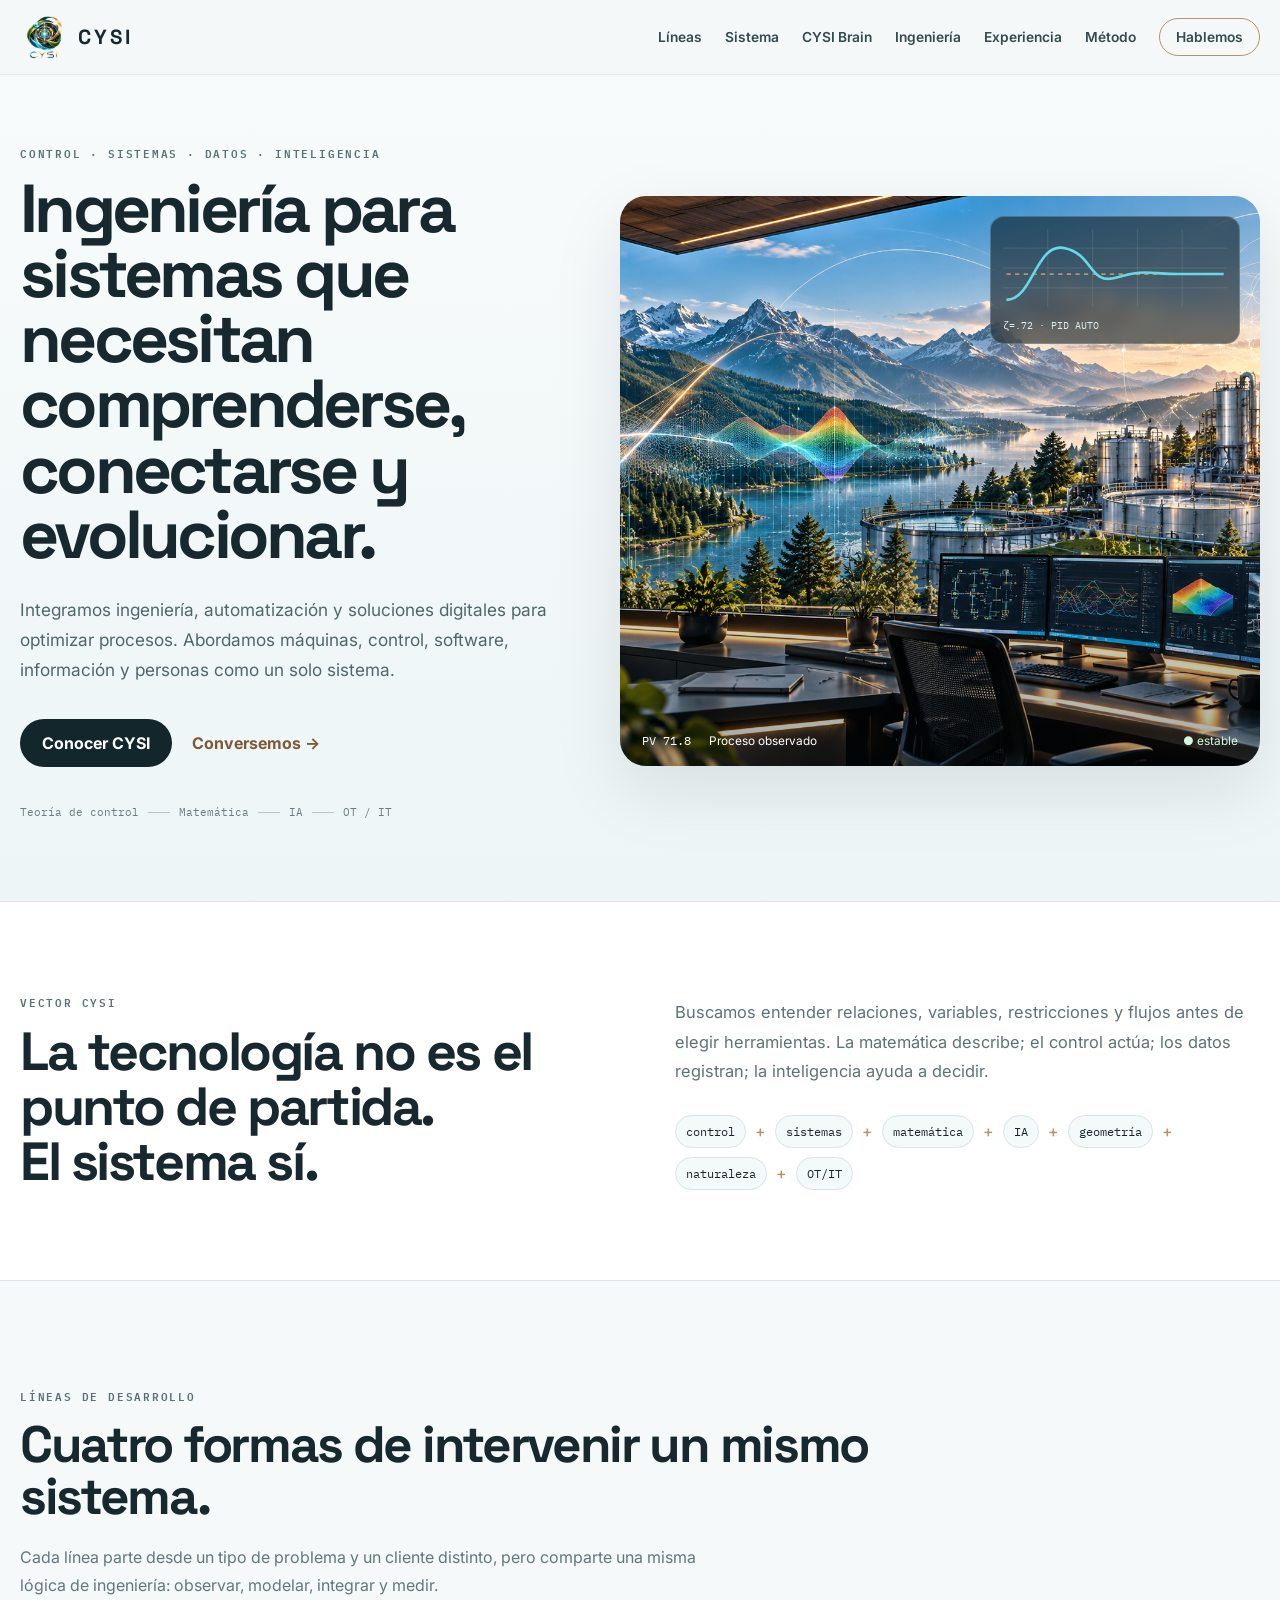
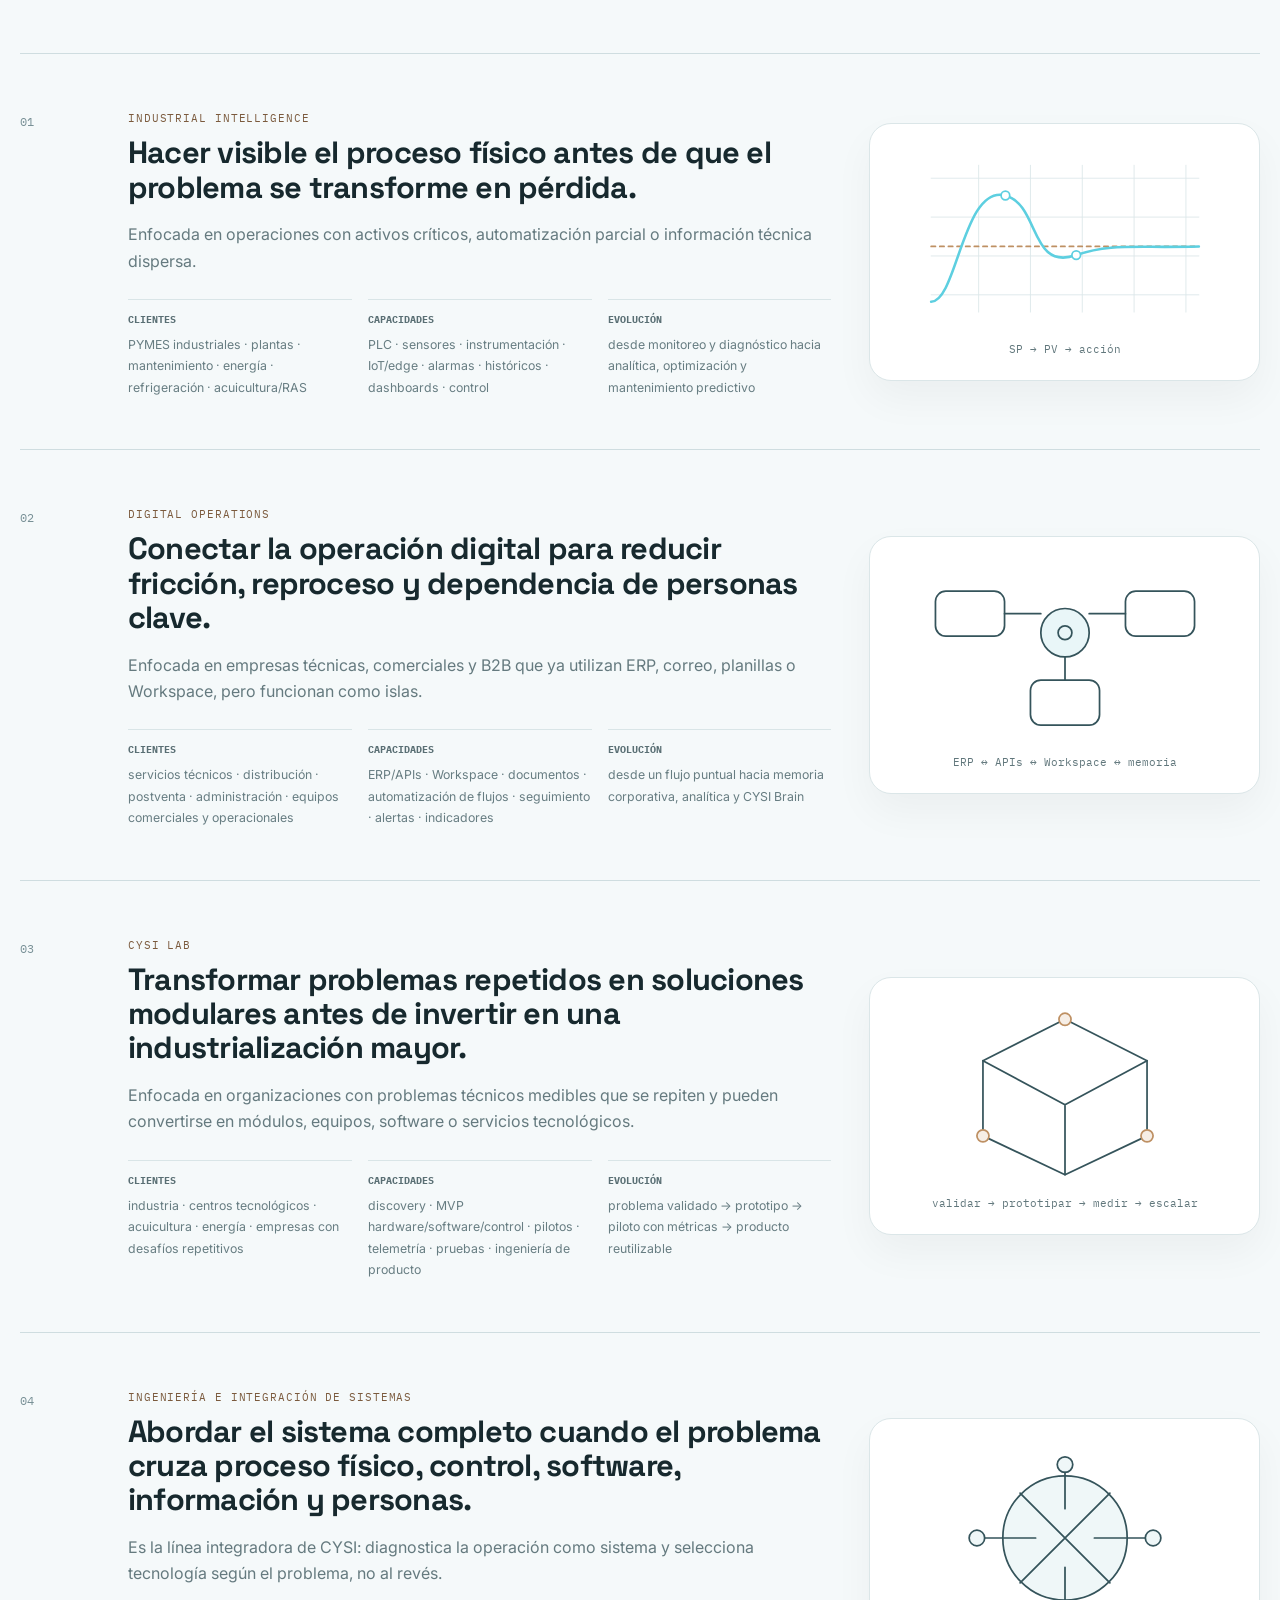
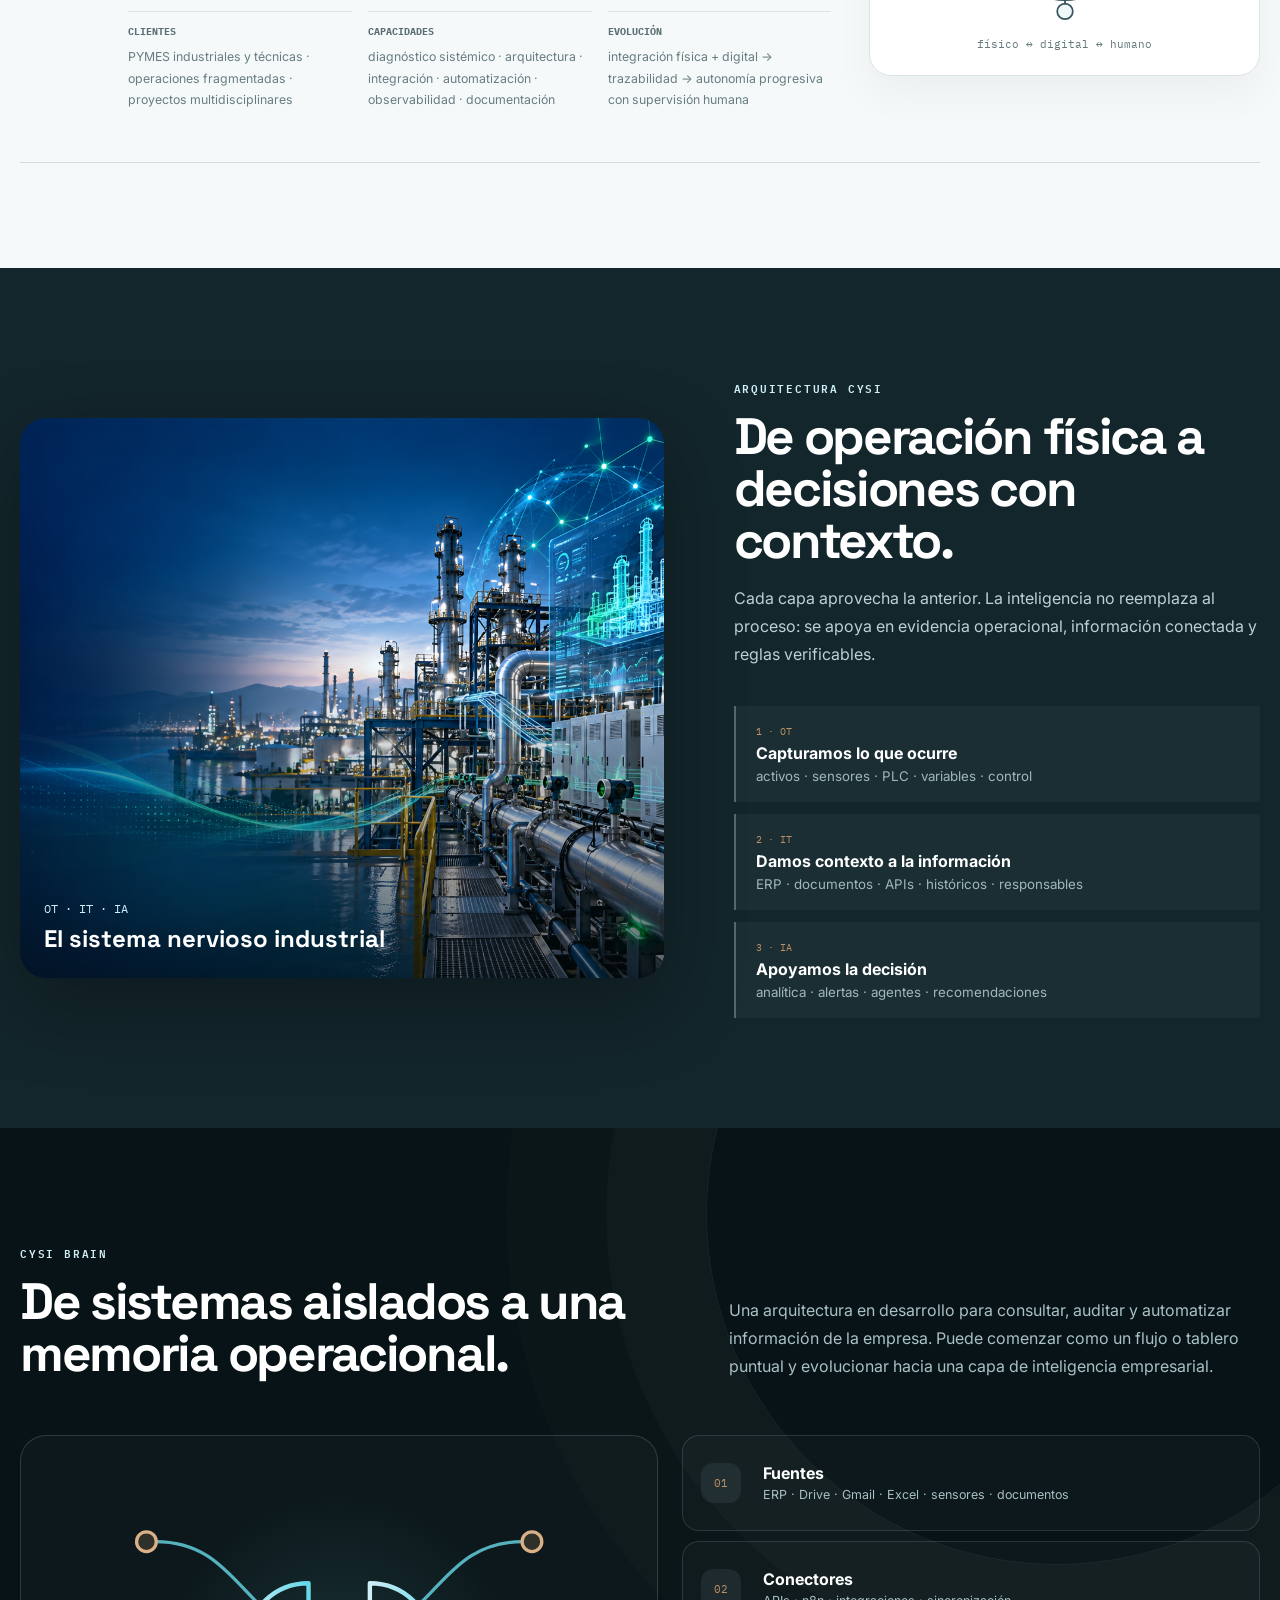
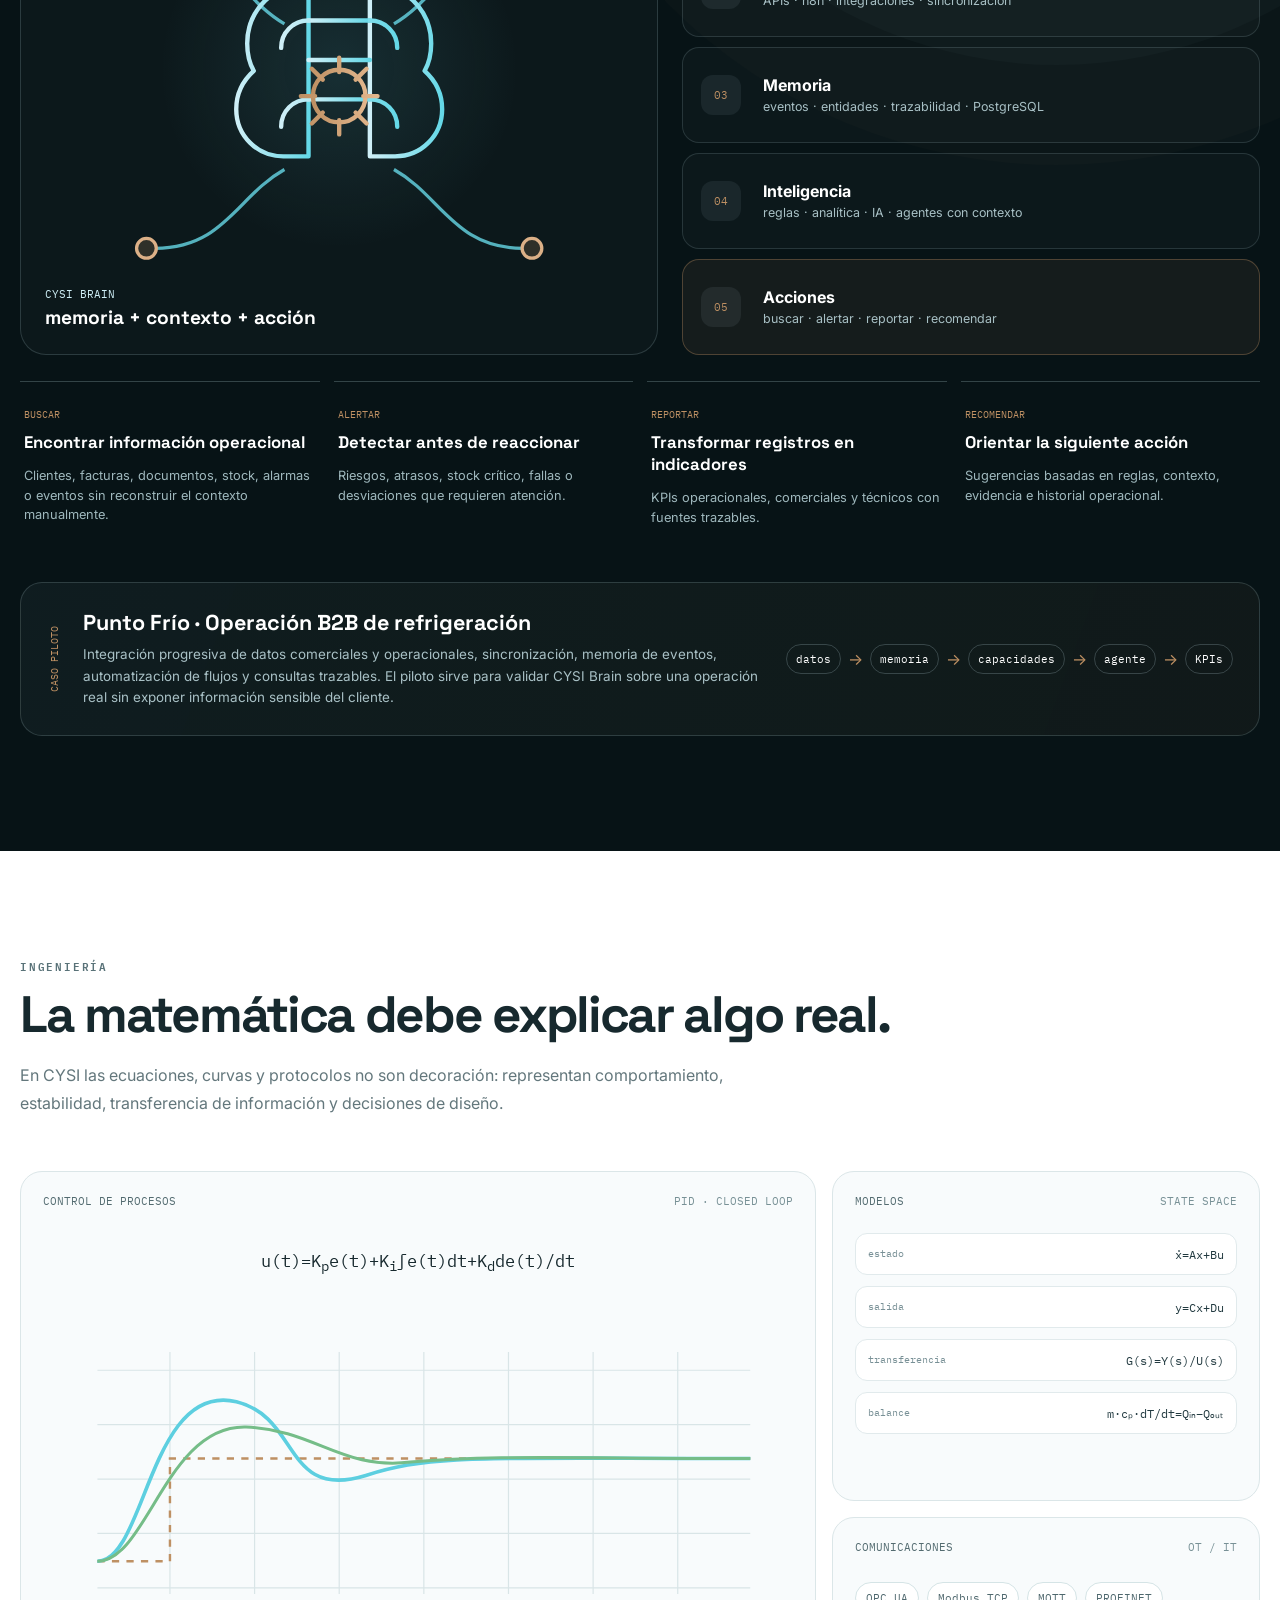
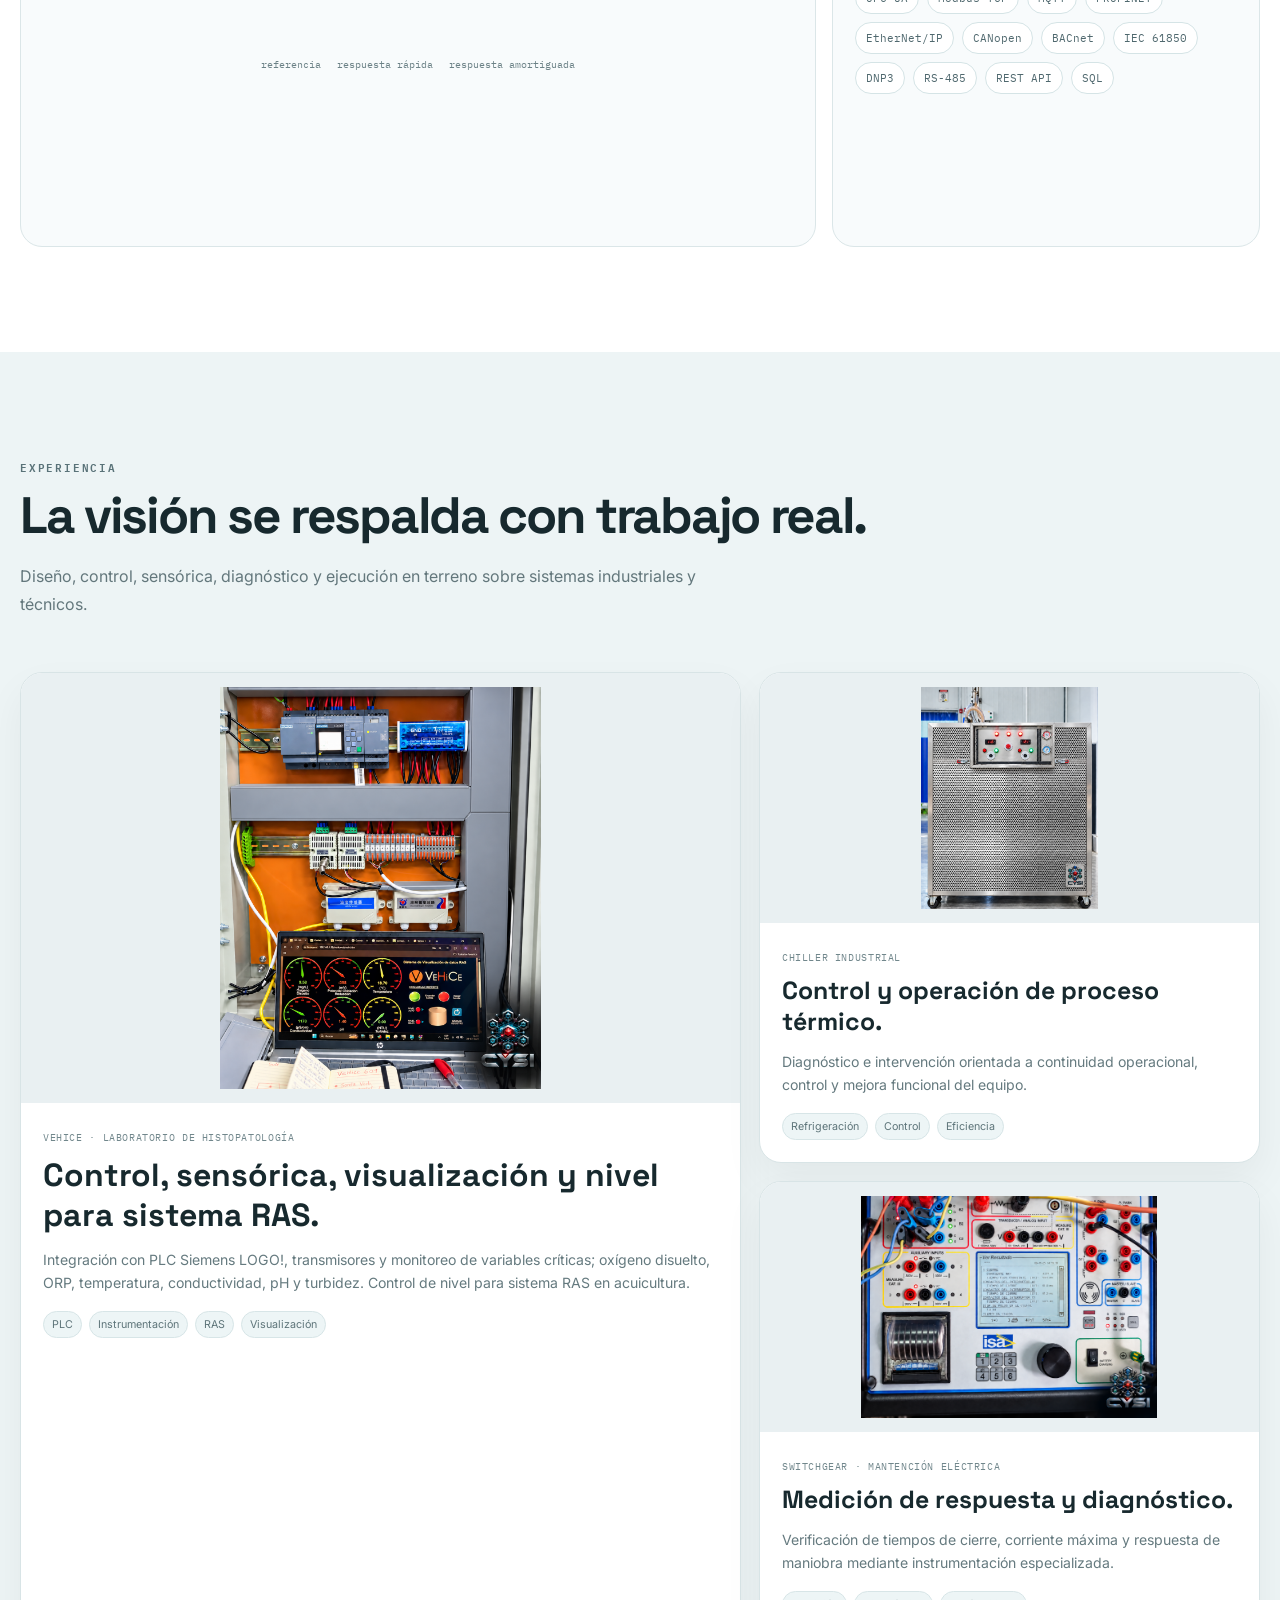
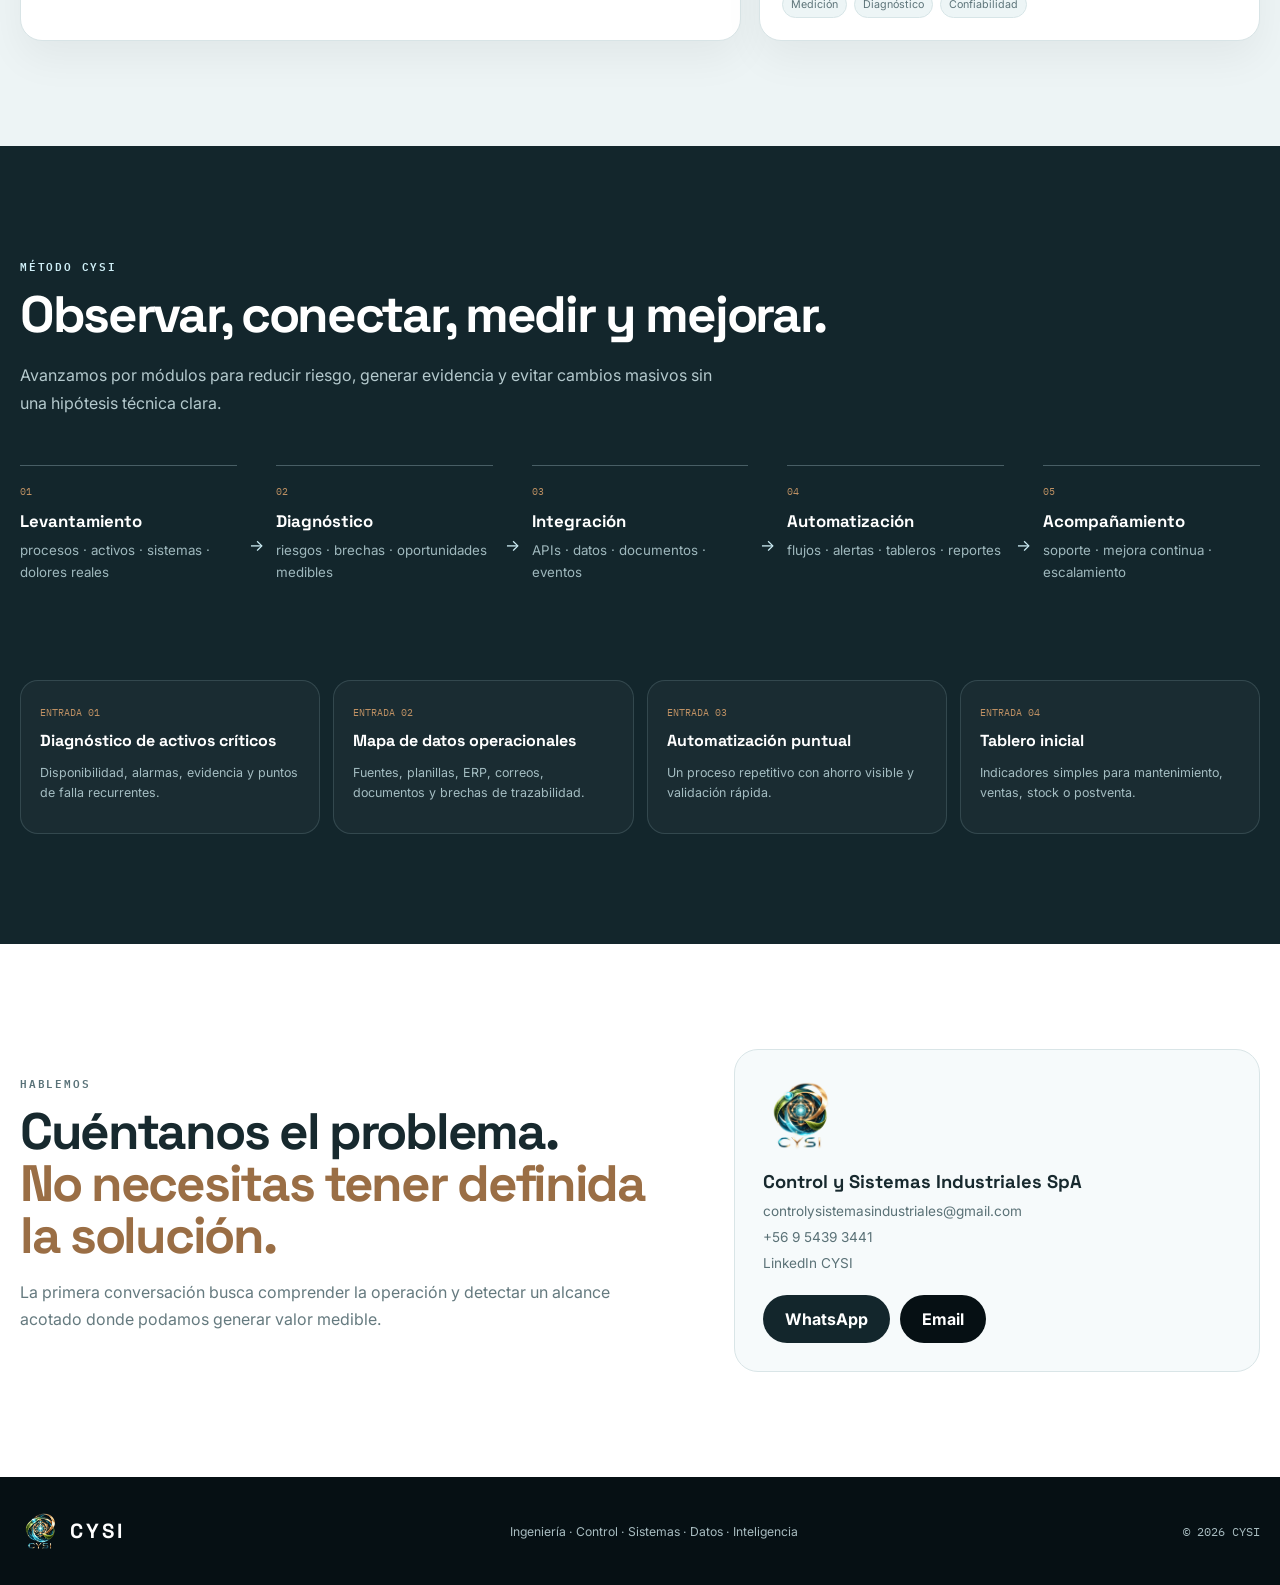
==== commit 307030a5: "v9 nuevo enfoque basado en sercotec trabajo" ====
--- a/index.html
+++ b/index.html
@@ -3,9 +3,9 @@
 <head>
   <meta charset="utf-8" />
   <meta name="viewport" content="width=device-width, initial-scale=1" />
-  <title>CYSI | Ingeniería, automatización e inteligencia</title>
-  <meta name="description" content="CYSI integra ingeniería, automatización y soluciones digitales para optimizar procesos. Sistemas físicos y digitales, control, datos e inteligencia operacional." />
-  <meta name="theme-color" content="#f3f8fb" />
+  <title>CYSI | Ingeniería, control e inteligencia para sistemas industriales</title>
+  <meta name="description" content="CYSI integra ingeniería, automatización, datos e inteligencia para comprender, conectar y optimizar sistemas industriales y operaciones técnicas." />
+  <meta name="theme-color" content="#f4f8f9" />
   <link rel="icon" type="image/png" href="favicon.png" />
   <link rel="preconnect" href="https://fonts.googleapis.com">
   <link rel="preconnect" href="https://fonts.gstatic.com" crossorigin>
@@ -13,422 +13,134 @@
   <link rel="stylesheet" href="styles.css" />
 </head>
 <body>
-  <header class="site-header" id="top">
-    <div class="container nav-shell">
-      <a class="brand" href="#inicio" aria-label="CYSI Inicio">
-        <img src="logo-cysi.png" alt="Emblema CYSI" />
-        <span class="brand-word">CYSI</span>
-      </a>
+<header class="site-header">
+  <div class="container nav-shell">
+    <a class="brand" href="#inicio" aria-label="CYSI Inicio"><img src="logo-cysi.png" alt="Logo CYSI"><span>CYSI</span></a>
+    <button class="menu-toggle" id="menuToggle" aria-label="Abrir menú">☰</button>
+    <nav id="mainNav" class="main-nav">
+      <a href="#lineas">Líneas</a><a href="#sistema">Sistema</a><a href="#brain">CYSI Brain</a><a href="#ingenieria">Ingeniería</a><a href="#experiencia">Experiencia</a><a href="#metodo">Método</a><a class="nav-cta" href="#contacto">Hablemos</a>
+    </nav>
+  </div>
+</header>
 
-      <button class="menu-toggle" id="menuToggle" aria-label="Abrir menú">☰</button>
+<main>
+<section class="hero" id="inicio">
+  <div class="container hero-grid">
+    <div class="hero-copy reveal">
+      <span class="eyebrow">CONTROL · SISTEMAS · DATOS · INTELIGENCIA</span>
+      <h1>Ingeniería para sistemas que necesitan comprenderse, conectarse y evolucionar.</h1>
+      <p class="hero-lead">Integramos ingeniería, automatización y soluciones digitales para optimizar procesos. Abordamos máquinas, control, software, información y personas como un solo sistema.</p>
+      <div class="hero-actions"><a class="btn btn-primary" href="#lineas">Conocer CYSI</a><a class="btn btn-link" href="https://wa.me/56954393441" target="_blank" rel="noopener">Conversemos →</a></div>
+      <div class="hero-signature"><span>Teoría de control</span><i></i><span>Matemática</span><i></i><span>IA</span><i></i><span>OT / IT</span></div>
+    </div>
+    <figure class="hero-visual reveal">
+      <img src="hero-cysi.png" alt="Sala de control con industria integrada al paisaje natural">
+      <figcaption><span class="mono">PV 71.8</span><span>Proceso observado</span><span class="status">● estable</span></figcaption>
+      <div class="hero-curve" aria-hidden="true"><svg viewBox="0 0 260 90"><path class="grid" d="M0 22H260M0 45H260M0 68H260M52 0V90M104 0V90M156 0V90M208 0V90"></path><path class="ref" d="M4 52H256"></path><path class="curve" d="M4 82 C35 82,38 14,72 22 C105 29,100 66,132 56 C166 46,170 52,204 52 C226 52,240 52,256 52"></path></svg><code>ζ=.72 · PID AUTO</code></div>
+    </figure>
+  </div>
+</section>
 
-      <nav class="main-nav" id="mainNav">
-        <a href="#lineas">Líneas</a>
-        <a href="#sistema">Sistema</a>
-        <a href="#vision">Control</a>
-        <a href="#proyectos">Proyectos</a>
-        <a href="#brain">CYSI Brain</a>
-        <a href="#metodo">Método</a>
-        <a class="nav-cta" href="#contacto">Hablemos →</a>
-      </nav>
+<section class="manifesto">
+  <div class="container manifesto-grid reveal">
+    <div><span class="eyebrow">VECTOR CYSI</span><h2>La tecnología no es el punto de partida.<br>El sistema sí.</h2></div>
+    <div class="manifesto-text"><p>Buscamos entender relaciones, variables, restricciones y flujos antes de elegir herramientas. La matemática describe; el control actúa; los datos registran; la inteligencia ayuda a decidir.</p><div class="formula-band"><span>control</span><b>+</b><span>sistemas</span><b>+</b><span>matemática</span><b>+</b><span>IA</span><b>+</b><span>geometría</span><b>+</b><span>naturaleza</span><b>+</b><span>OT/IT</span></div></div>
+  </div>
+</section>
+
+<section class="section lines-section" id="lineas">
+  <div class="container">
+    <div class="section-head reveal"><span class="eyebrow">LÍNEAS DE DESARROLLO</span><h2>Cuatro formas de intervenir un mismo sistema.</h2><p>Cada línea parte desde un tipo de problema y un cliente distinto, pero comparte una misma lógica de ingeniería: observar, modelar, integrar y medir.</p></div>
+
+    <article class="line-row reveal">
+      <div class="line-number">01</div><div class="line-copy"><span class="line-label">INDUSTRIAL INTELLIGENCE</span><h3>Hacer visible el proceso físico antes de que el problema se transforme en pérdida.</h3><p>Enfocada en operaciones con activos críticos, automatización parcial o información técnica dispersa.</p><div class="line-meta"><div><b>Clientes</b><span>PYMES industriales · plantas · mantenimiento · energía · refrigeración · acuicultura/RAS</span></div><div><b>Capacidades</b><span>PLC · sensores · instrumentación · IoT/edge · alarmas · históricos · dashboards · control</span></div><div><b>Evolución</b><span>desde monitoreo y diagnóstico hacia analítica, optimización y mantenimiento predictivo</span></div></div></div>
+      <div class="line-visual control-visual" aria-hidden="true"><svg viewBox="0 0 360 220"><g class="vgrid"><path d="M25 35H335M25 80H335M25 125H335M25 170H335M80 20V190M140 20V190M200 20V190M260 20V190M320 20V190"></path></g><path class="vref" d="M25 114H335"></path><path class="vcurve" d="M25 178 C55 178,62 42,111 55 C151 66,139 143,193 124 C233 110,260 116,335 114"></path><circle cx="111" cy="55" r="5"></circle><circle cx="193" cy="124" r="5"></circle></svg><code>SP → PV → acción</code></div>
+    </article>
+
+    <article class="line-row reveal reverse">
+      <div class="line-number">02</div><div class="line-copy"><span class="line-label">DIGITAL OPERATIONS</span><h3>Conectar la operación digital para reducir fricción, reproceso y dependencia de personas clave.</h3><p>Enfocada en empresas técnicas, comerciales y B2B que ya utilizan ERP, correo, planillas o Workspace, pero funcionan como islas.</p><div class="line-meta"><div><b>Clientes</b><span>servicios técnicos · distribución · postventa · administración · equipos comerciales y operacionales</span></div><div><b>Capacidades</b><span>ERP/APIs · Workspace · documentos · automatización de flujos · seguimiento · alertas · indicadores</span></div><div><b>Evolución</b><span>desde un flujo puntual hacia memoria corporativa, analítica y CYSI Brain</span></div></div></div>
+      <div class="line-visual network-visual" aria-hidden="true"><svg viewBox="0 0 360 220"><rect x="30" y="35" width="80" height="52" rx="12"></rect><rect x="250" y="35" width="80" height="52" rx="12"></rect><rect x="140" y="138" width="80" height="52" rx="12"></rect><circle cx="180" cy="83" r="28"></circle><path d="M110 61H152M208 61H250M180 111V138"></path><circle cx="180" cy="83" r="8"></circle></svg><code>ERP ↔ APIs ↔ Workspace ↔ memoria</code></div>
+    </article>
+
+    <article class="line-row reveal">
+      <div class="line-number">03</div><div class="line-copy"><span class="line-label">CYSI LAB</span><h3>Transformar problemas repetidos en soluciones modulares antes de invertir en una industrialización mayor.</h3><p>Enfocada en organizaciones con problemas técnicos medibles que se repiten y pueden convertirse en módulos, equipos, software o servicios tecnológicos.</p><div class="line-meta"><div><b>Clientes</b><span>industria · centros tecnológicos · acuicultura · energía · empresas con desafíos repetitivos</span></div><div><b>Capacidades</b><span>discovery · MVP hardware/software/control · pilotos · telemetría · pruebas · ingeniería de producto</span></div><div><b>Evolución</b><span>problema validado → prototipo → piloto con métricas → producto reutilizable</span></div></div></div>
+      <div class="line-visual lab-visual" aria-hidden="true"><svg viewBox="0 0 360 220"><path d="M85 155V68l95-48 95 48v87l-95 45-95-45Z"></path><path d="M85 68l95 51 95-51M180 119v81"></path><circle cx="180" cy="20" r="7"></circle><circle cx="85" cy="155" r="7"></circle><circle cx="275" cy="155" r="7"></circle></svg><code>validar → prototipar → medir → escalar</code></div>
+    </article>
+
+    <article class="line-row reveal reverse">
+      <div class="line-number">04</div><div class="line-copy"><span class="line-label">INGENIERÍA E INTEGRACIÓN DE SISTEMAS</span><h3>Abordar el sistema completo cuando el problema cruza proceso físico, control, software, información y personas.</h3><p>Es la línea integradora de CYSI: diagnostica la operación como sistema y selecciona tecnología según el problema, no al revés.</p><div class="line-meta"><div><b>Clientes</b><span>PYMES industriales y técnicas · operaciones fragmentadas · proyectos multidisciplinares</span></div><div><b>Capacidades</b><span>diagnóstico sistémico · arquitectura · integración · automatización · observabilidad · documentación</span></div><div><b>Evolución</b><span>integración física + digital → trazabilidad → autonomía progresiva con supervisión humana</span></div></div></div>
+      <div class="line-visual system-visual" aria-hidden="true"><svg viewBox="0 0 360 220"><circle cx="180" cy="110" r="34"></circle><circle cx="180" cy="110" r="72"></circle><circle cx="180" cy="25" r="9"></circle><circle cx="282" cy="110" r="9"></circle><circle cx="180" cy="195" r="9"></circle><circle cx="78" cy="110" r="9"></circle><path d="M180 34V76M273 110h-59M180 186v-42M87 110h59"></path><path d="M128 58l104 104M232 58L128 162"></path></svg><code>físico ↔ digital ↔ humano</code></div>
+    </article>
+  </div>
+</section>
+
+<section class="system-section" id="sistema">
+  <div class="container system-grid">
+    <div class="system-image reveal"><img src="portada-presentacion.png" alt="Visual CYSI de sistemas conectados"><div class="system-image-label"><span class="mono">OT · IT · IA</span><b>El sistema nervioso industrial</b></div></div>
+    <div class="system-copy reveal"><span class="eyebrow light">ARQUITECTURA CYSI</span><h2>De operación física a decisiones con contexto.</h2><p>Cada capa aprovecha la anterior. La inteligencia no reemplaza al proceso: se apoya en evidencia operacional, información conectada y reglas verificables.</p><div class="system-layers"><div><span>1 · OT</span><b>Capturamos lo que ocurre</b><small>activos · sensores · PLC · variables · control</small></div><div><span>2 · IT</span><b>Damos contexto a la información</b><small>ERP · documentos · APIs · históricos · responsables</small></div><div><span>3 · IA</span><b>Apoyamos la decisión</b><small>analítica · alertas · agentes · recomendaciones</small></div></div></div>
+  </div>
+</section>
+
+<section class="brain-section" id="brain">
+  <div class="container">
+    <div class="brain-head reveal"><div><span class="eyebrow light">CYSI BRAIN</span><h2>De sistemas aislados a una memoria operacional.</h2></div><p>Una arquitectura en desarrollo para consultar, auditar y automatizar información de la empresa. Puede comenzar como un flujo o tablero puntual y evolucionar hacia una capa de inteligencia empresarial.</p></div>
+    <div class="brain-layout reveal">
+      <div class="brain-core-card">
+        <svg viewBox="0 0 520 420" aria-label="Cerebro digital conectado">
+          <defs><linearGradient id="bg1" x1="0" x2="1"><stop offset="0" stop-color="#cfeff7"/><stop offset="1" stop-color="#64d8e7"/></linearGradient><linearGradient id="bg2" x1="0" x2="1"><stop offset="0" stop-color="#be9063"/><stop offset="1" stop-color="#e2b68c"/></linearGradient></defs>
+          <path class="cable" d="M92 70C155 70 167 120 210 145M428 70C365 70 353 120 310 145M92 350C155 350 167 302 210 278M428 350C365 350 353 302 310 278"></path>
+          <g class="nodes"><circle cx="84" cy="70" r="9"></circle><circle cx="436" cy="70" r="9"></circle><circle cx="84" cy="350" r="9"></circle><circle cx="436" cy="350" r="9"></circle></g>
+          <g class="brain" transform="translate(150,80)"><path d="M82 28c-31 0-56 24-56 55 0 9 2 18 6 25-10 9-16 21-16 35 0 24 19 43 43 43h23V28Z"></path><path d="M138 28c31 0 56 24 56 55 0 9-2 18-6 25 10 9 16 21 16 35 0 24-19 43-43 43h-23V28Z"></path><path d="M82 62h56M82 98h56M82 134h56"></path><path d="M82 62c-14 0-25 11-25 25M138 62c14 0 25 11 25 25M82 134c-14 0-25 11-25 25M138 134c14 0 25 11 25 25"></path></g>
+          <g class="gear" transform="translate(225,176)"><circle cx="35" cy="35" r="24"></circle><path d="M35 0v13M35 57v13M0 35h13M57 35h13M10 10l10 10M50 50l10 10M10 60l10-10M50 20l10-10"></path></g>
+        </svg>
+        <div class="brain-center-label"><span class="mono">CYSI BRAIN</span><b>memoria + contexto + acción</b></div>
+      </div>
+      <div class="brain-stack">
+        <div class="brain-layer"><span>01</span><div><b>Fuentes</b><p>ERP · Drive · Gmail · Excel · sensores · documentos</p></div></div>
+        <div class="brain-layer"><span>02</span><div><b>Conectores</b><p>APIs · n8n · integraciones · sincronización</p></div></div>
+        <div class="brain-layer"><span>03</span><div><b>Memoria</b><p>eventos · entidades · trazabilidad · PostgreSQL</p></div></div>
+        <div class="brain-layer"><span>04</span><div><b>Inteligencia</b><p>reglas · analítica · IA · agentes con contexto</p></div></div>
+        <div class="brain-layer active"><span>05</span><div><b>Acciones</b><p>buscar · alertar · reportar · recomendar</p></div></div>
+      </div>
     </div>
-  </header>
+    <div class="brain-actions reveal"><article><span>BUSCAR</span><h3>Encontrar información operacional</h3><p>Clientes, facturas, documentos, stock, alarmas o eventos sin reconstruir el contexto manualmente.</p></article><article><span>ALERTAR</span><h3>Detectar antes de reaccionar</h3><p>Riesgos, atrasos, stock crítico, fallas o desviaciones que requieren atención.</p></article><article><span>REPORTAR</span><h3>Transformar registros en indicadores</h3><p>KPIs operacionales, comerciales y técnicos con fuentes trazables.</p></article><article><span>RECOMENDAR</span><h3>Orientar la siguiente acción</h3><p>Sugerencias basadas en reglas, contexto, evidencia e historial operacional.</p></article></div>
+    <div class="brain-pilot reveal"><span class="pilot-tag">CASO PILOTO</span><div><h3>Punto Frío · Operación B2B de refrigeración</h3><p>Integración progresiva de datos comerciales y operacionales, sincronización, memoria de eventos, automatización de flujos y consultas trazables. El piloto sirve para validar CYSI Brain sobre una operación real sin exponer información sensible del cliente.</p></div><div class="pilot-path"><span>datos</span><i>→</i><span>memoria</span><i>→</i><span>capacidades</span><i>→</i><span>agente</span><i>→</i><span>KPIs</span></div></div>
+  </div>
+</section>
 
-  <main>
-    <section class="hero" id="inicio">
-      <div class="hero-orbit hero-orbit-a" aria-hidden="true"></div>
-      <div class="hero-orbit hero-orbit-b" aria-hidden="true"></div>
-      <div class="container hero-grid">
-        <div class="hero-copy reveal">
-          <div class="kicker">INGENIERÍA · AUTOMATIZACIÓN · INTELIGENCIA</div>
-          <div class="hero-brandline">
-            <img src="logo-cysi.png" alt="CYSI" />
-            <span>CYSI</span>
-          </div>
-          <h1>Integramos ingeniería, automatización y soluciones digitales para optimizar procesos.</h1>
-          <p>
-            Abordamos máquinas, control, software, información y personas como un solo sistema.
-            Diseñamos soluciones para ver mejor la operación, conectar sus partes y actuar con evidencia.
-          </p>
-          <div class="hero-actions">
-            <a class="btn btn-copper" href="https://wa.me/56954393441" target="_blank" rel="noopener">Conversemos →</a>
-            <a class="btn btn-outline" href="#lineas">Conocer CYSI</a>
-          </div>
-          <div class="hero-signals">
-            <span>OT</span><i></i><span>IT</span><i></i><span>IA</span>
-            <small>operación física → información conectada → decisiones con contexto</small>
-          </div>
-        </div>
+<section class="section engineering-section" id="ingenieria">
+  <div class="container">
+    <div class="section-head reveal"><span class="eyebrow">INGENIERÍA</span><h2>La matemática debe explicar algo real.</h2><p>En CYSI las ecuaciones, curvas y protocolos no son decoración: representan comportamiento, estabilidad, transferencia de información y decisiones de diseño.</p></div>
+    <div class="engineering-grid">
+      <article class="eng-card wide reveal"><div class="eng-head"><span>CONTROL DE PROCESOS</span><code>PID · CLOSED LOOP</code></div><div class="equation">u(t)=K<sub>p</sub>e(t)+K<sub>i</sub>∫e(t)dt+K<sub>d</sub>de(t)/dt</div><svg viewBox="0 0 620 240" class="matlab"><g class="mgrid"><path d="M45 35H585M45 80H585M45 125H585M45 170H585M45 215H585"></path><path d="M105 20V220M175 20V220M245 20V220M315 20V220M385 20V220M455 20V220M525 20V220"></path></g><path class="mref" d="M45 193H105V108H585"></path><path class="mc1" d="M45 193 C85 193,88 44,160 61 C213 74,199 143,267 122 C324 104,362 108,585 108"></path><path class="mc2" d="M45 193 C86 193,102 80,168 82 C225 84,247 118,304 111 C371 105,436 108,585 108"></path></svg><div class="plot-meta"><span>referencia</span><span>respuesta rápida</span><span>respuesta amortiguada</span></div></article>
+      <article class="eng-card reveal"><div class="eng-head"><span>MODELOS</span><code>STATE SPACE</code></div><div class="eq-list"><div><small>estado</small><code>ẋ=Ax+Bu</code></div><div><small>salida</small><code>y=Cx+Du</code></div><div><small>transferencia</small><code>G(s)=Y(s)/U(s)</code></div><div><small>balance</small><code>m·cₚ·dT/dt=Qᵢₙ−Qₒᵤₜ</code></div></div></article>
+      <article class="eng-card reveal"><div class="eng-head"><span>COMUNICACIONES</span><code>OT / IT</code></div><div class="protocols"><span>OPC UA</span><span>Modbus TCP</span><span>MQTT</span><span>PROFINET</span><span>EtherNet/IP</span><span>CANopen</span><span>BACnet</span><span>IEC 61850</span><span>DNP3</span><span>RS-485</span><span>REST API</span><span>SQL</span></div></article>
+    </div>
+  </div>
+</section>
 
-        <div class="hero-media reveal" aria-label="Sala de control e industria conectada">
-          <img src="hero-cysi.png" alt="Sala de control con visualización industrial y paisaje natural" />
-          <div class="hero-hud hud-top">
-            <span class="hud-label">PROCESS STATE</span>
-            <b>ESTABLE</b>
-            <small>SP 72.0 · PV 71.8</small>
-          </div>
-          <div class="hero-hud hud-bottom">
-            <svg viewBox="0 0 220 74" aria-hidden="true">
-              <path class="hud-grid" d="M0 18H220M0 37H220M0 56H220M44 0V74M88 0V74M132 0V74M176 0V74"></path>
-              <path class="hud-ref" d="M4 44H216"></path>
-              <path class="hud-curve" d="M4 67 C30 67,35 14,65 21 C90 27,88 51,114 45 C140 39,147 43,168 44 C188 45,199 44,216 44"></path>
-            </svg>
-            <code>ζ=0.72 · τ=4.8s · PID AUTO</code>
-          </div>
-        </div>
-      </div>
-    </section>
+<section class="section projects-section" id="experiencia">
+  <div class="container">
+    <div class="section-head reveal"><span class="eyebrow">EXPERIENCIA</span><h2>La visión se respalda con trabajo real.</h2><p>Diseño, control, sensórica, diagnóstico y ejecución en terreno sobre sistemas industriales y técnicos.</p></div>
+    <div class="projects-layout">
+      <article class="project project-main reveal"><div class="project-image"><img src="proyecto-vehice.png" alt="Proyecto VEHICE"></div><div class="project-copy"><span>VEHICE · LABORATORIO DE HISTOPATOLOGÍA</span><h3>Control, sensórica, visualización y nivel para sistema RAS.</h3><p>Integración con PLC Siemens LOGO!, transmisores y monitoreo de variables críticas; oxígeno disuelto, ORP, temperatura, conductividad, pH y turbidez. Control de nivel para sistema RAS en acuicultura.</p><div class="tags"><span>PLC</span><span>Instrumentación</span><span>RAS</span><span>Visualización</span></div></div></article>
+      <article class="project reveal"><div class="project-image small"><img src="proyecto-chiller.png" alt="Chiller industrial"></div><div class="project-copy"><span>CHILLER INDUSTRIAL</span><h3>Control y operación de proceso térmico.</h3><p>Diagnóstico e intervención orientada a continuidad operacional, control y mejora funcional del equipo.</p><div class="tags"><span>Refrigeración</span><span>Control</span><span>Eficiencia</span></div></div></article>
+      <article class="project reveal"><div class="project-image small"><img src="proyecto-switchgear.png" alt="Switchgear industrial"></div><div class="project-copy"><span>SWITCHGEAR · MANTENCIÓN ELÉCTRICA</span><h3>Medición de respuesta y diagnóstico.</h3><p>Verificación de tiempos de cierre, corriente máxima y respuesta de maniobra mediante instrumentación especializada.</p><div class="tags"><span>Medición</span><span>Diagnóstico</span><span>Confiabilidad</span></div></div></article>
+    </div>
+  </div>
+</section>
 
-    <section class="signal-band" aria-label="Punto de partida">
-      <div class="container signal-grid">
-        <div><span>01</span><b>Fragmentación</b><small>equipos, software e información aislados</small></div>
-        <div><span>02</span><b>Falta de visibilidad</b><small>datos disponibles, pero sin contexto operacional</small></div>
-        <div><span>03</span><b>Reacción tardía</b><small>decisiones cuando el impacto ya ocurrió</small></div>
-        <div class="signal-result"><b>CYSI</b><small>conecta · observa · automatiza · aprende</small></div>
-      </div>
-    </section>
+<section class="method-section" id="metodo">
+  <div class="container">
+    <div class="method-head reveal"><span class="eyebrow light">MÉTODO CYSI</span><h2>Observar, conectar, medir y mejorar.</h2><p>Avanzamos por módulos para reducir riesgo, generar evidencia y evitar cambios masivos sin una hipótesis técnica clara.</p></div>
+    <div class="method-steps reveal"><div><span>01</span><b>Levantamiento</b><small>procesos · activos · sistemas · dolores reales</small></div><i>→</i><div><span>02</span><b>Diagnóstico</b><small>riesgos · brechas · oportunidades medibles</small></div><i>→</i><div><span>03</span><b>Integración</b><small>APIs · datos · documentos · eventos</small></div><i>→</i><div><span>04</span><b>Automatización</b><small>flujos · alertas · tableros · reportes</small></div><i>→</i><div><span>05</span><b>Acompañamiento</b><small>soporte · mejora continua · escalamiento</small></div></div>
+    <div class="entry-grid reveal"><article><span>ENTRADA 01</span><h3>Diagnóstico de activos críticos</h3><p>Disponibilidad, alarmas, evidencia y puntos de falla recurrentes.</p></article><article><span>ENTRADA 02</span><h3>Mapa de datos operacionales</h3><p>Fuentes, planillas, ERP, correos, documentos y brechas de trazabilidad.</p></article><article><span>ENTRADA 03</span><h3>Automatización puntual</h3><p>Un proceso repetitivo con ahorro visible y validación rápida.</p></article><article><span>ENTRADA 04</span><h3>Tablero inicial</h3><p>Indicadores simples para mantenimiento, ventas, stock o postventa.</p></article></div>
+  </div>
+</section>
 
-    <section class="section lines-section" id="lineas">
-      <div class="container">
-        <div class="section-head split-head reveal">
-          <div>
-            <span class="eyebrow">LÍNEAS DE DESARROLLO</span>
-            <h2>Cuatro líneas. Un mismo sistema.</h2>
-          </div>
-          <p>
-            CYSI evoluciona desde la ingeniería de planta hasta la inteligencia empresarial y la creación de productos,
-            manteniendo una misma lógica: comprender el sistema antes de elegir la tecnología.
-          </p>
-        </div>
+<section class="contact" id="contacto"><div class="container contact-grid reveal"><div><span class="eyebrow">HABLEMOS</span><h2>Cuéntanos el problema.<br><em>No necesitas tener definida la solución.</em></h2><p>La primera conversación busca comprender la operación y detectar un alcance acotado donde podamos generar valor medible.</p></div><div class="contact-card"><img src="logo-cysi.png" alt="CYSI"><b>Control y Sistemas Industriales SpA</b><a href="mailto:controlysistemasindustriales@gmail.com">controlysistemasindustriales@gmail.com</a><a href="https://wa.me/56954393441" target="_blank" rel="noopener">+56 9 5439 3441</a><a href="https://www.linkedin.com/company/144910906" target="_blank" rel="noopener">LinkedIn CYSI</a><div class="contact-actions"><a class="btn btn-primary" href="https://wa.me/56954393441" target="_blank" rel="noopener">WhatsApp</a><a class="btn btn-dark" href="mailto:controlysistemasindustriales@gmail.com">Email</a></div></div></div></section>
+</main>
 
-        <div class="development-grid">
-          <article class="dev-card dev-a reveal">
-            <div class="dev-top"><span class="line-code">LÍNEA A</span><span class="line-dot"></span></div>
-            <div class="dev-visual" aria-hidden="true">
-              <svg viewBox="0 0 180 110">
-                <path class="dev-grid" d="M10 22H170M10 55H170M10 88H170M40 8V102M80 8V102M120 8V102M160 8V102"></path>
-                <path class="dev-curve" d="M10 88 C30 86,34 30,59 35 C82 40,79 67,101 60 C126 52,132 56,170 55"></path>
-                <circle cx="59" cy="35" r="4"></circle><circle cx="101" cy="60" r="4"></circle>
-              </svg>
-            </div>
-            <h3>Industrial Intelligence</h3>
-            <p>Observabilidad del proceso físico para aumentar confiabilidad, disponibilidad y capacidad de anticipación.</p>
-            <ul>
-              <li>PLC, sensores, variadores e instrumentación</li>
-              <li>IoT / edge, alarmas, históricos y dashboards</li>
-              <li>Automatización y control de procesos</li>
-            </ul>
-            <div class="dev-outcome">Resultado → operación visible y contextualizada</div>
-          </article>
-
-          <article class="dev-card dev-b reveal">
-            <div class="dev-top"><span class="line-code">LÍNEA B</span><span class="line-dot"></span></div>
-            <div class="dev-visual" aria-hidden="true">
-              <svg viewBox="0 0 180 110">
-                <rect x="18" y="24" width="38" height="28" rx="7"></rect><rect x="124" y="24" width="38" height="28" rx="7"></rect><rect x="71" y="66" width="38" height="28" rx="7"></rect>
-                <path d="M56 38H124M90 52V66"></path><circle cx="90" cy="38" r="7"></circle>
-              </svg>
-            </div>
-            <h3>Digital Operations</h3>
-            <p>Integramos herramientas digitales existentes y automatizamos flujos para que la empresa opere con menos fricción.</p>
-            <ul>
-              <li>ERP, APIs, Workspace y plataformas existentes</li>
-              <li>Documentos, seguimiento, alertas e indicadores</li>
-              <li>Memoria corporativa e IA cuando el proceso está preparado</li>
-            </ul>
-            <div class="dev-outcome">Resultado → información ordenada, trazable y accesible</div>
-          </article>
-
-          <article class="dev-card dev-c reveal">
-            <div class="dev-top"><span class="line-code">LÍNEA C</span><span class="line-dot"></span></div>
-            <div class="dev-visual" aria-hidden="true">
-              <svg viewBox="0 0 180 110">
-                <path d="M44 83V38l46-22 46 22v45L90 104 44 83Z"></path><path d="M44 38l46 25 46-25M90 63v41"></path>
-                <circle cx="90" cy="16" r="5"></circle><circle cx="44" cy="83" r="5"></circle><circle cx="136" cy="83" r="5"></circle>
-              </svg>
-            </div>
-            <h3>CYSI Lab</h3>
-            <p>Convertimos problemas técnicos repetidos en soluciones modulares, prototipos y productos que puedan validarse antes de escalar.</p>
-            <ul>
-              <li>MVP de hardware, software y control</li>
-              <li>Pilotos con métricas técnicas y económicas</li>
-              <li>Telemetría, energía, RAS y módulos reutilizables</li>
-            </ul>
-            <div class="dev-outcome">Resultado → innovación con riesgo controlado</div>
-          </article>
-
-          <article class="dev-card dev-d reveal">
-            <div class="dev-top"><span class="line-code">LÍNEA D</span><span class="line-dot"></span></div>
-            <div class="dev-visual integration-visual" aria-hidden="true">
-              <svg viewBox="0 0 180 110">
-                <circle cx="90" cy="55" r="19"></circle><circle cx="90" cy="55" r="38"></circle>
-                <circle cx="90" cy="10" r="6"></circle><circle cx="142" cy="55" r="6"></circle><circle cx="90" cy="100" r="6"></circle><circle cx="38" cy="55" r="6"></circle>
-                <path d="M90 16V36M136 55h-27M90 94V74M44 55h27"></path>
-              </svg>
-            </div>
-            <h3>Ingeniería e Integración de Sistemas</h3>
-            <p>La línea integradora: une proceso físico, control, software, información y personas para intervenir el sistema completo.</p>
-            <ul>
-              <li>Diagnóstico sistémico físico + digital</li>
-              <li>Arquitectura, integración y automatización</li>
-              <li>Observabilidad, documentación, analítica e IA</li>
-            </ul>
-            <div class="dev-outcome">Resultado → mayor control, visibilidad y menor incertidumbre</div>
-          </article>
-        </div>
-      </div>
-    </section>
-
-    <section class="nervous-section" id="sistema">
-      <div class="nervous-image" aria-hidden="true"></div>
-      <div class="nervous-overlay" aria-hidden="true"></div>
-      <div class="container nervous-content reveal">
-        <span class="eyebrow eyebrow-light">EL SISTEMA NERVIOSO INDUSTRIAL</span>
-        <h2>Conectamos operación, información e inteligencia.</h2>
-        <p>Cada capa aprovecha la anterior: primero capturamos lo que ocurre, luego damos contexto a la información y finalmente apoyamos la decisión.</p>
-        <div class="layers-flow">
-          <div class="layer-card"><span>1 · OT</span><strong>Operación física</strong><small>activos · sensores · PLC · control</small></div>
-          <div class="layer-arrow">→</div>
-          <div class="layer-card"><span>2 · IT</span><strong>Información conectada</strong><small>ERP · documentos · APIs · históricos</small></div>
-          <div class="layer-arrow">→</div>
-          <div class="layer-card"><span>3 · IA</span><strong>Decisiones con contexto</strong><small>analítica · alertas · agentes · recomendaciones</small></div>
-        </div>
-        <div class="nervous-note">Trazabilidad operacional · evidencia técnica · menos trabajo manual</div>
-      </div>
-    </section>
-
-    <section class="section technical-section" id="vision">
-      <div class="container">
-        <div class="section-head split-head reveal">
-          <div>
-            <span class="eyebrow">VISIÓN TÉCNICA</span>
-            <h2>Del modelo matemático al proceso real.</h2>
-          </div>
-          <p>Control, simulación, comunicaciones y visualización se diseñan como partes del mismo sistema.</p>
-        </div>
-
-        <div class="tech-grid">
-          <article class="tech-card tech-control reveal">
-            <div class="tech-head"><span>CONTROL</span><code>PID · FEEDBACK</code></div>
-            <div class="eq-stack">
-              <code>u(t)=K<sub>p</sub>e(t)+K<sub>i</sub>∫e(t)dt+K<sub>d</sub>de(t)/dt</code>
-              <code>G(s)=Y(s)/U(s)</code>
-            </div>
-            <svg viewBox="0 0 420 190" class="matlab-chart" aria-label="Respuesta de control tipo MATLAB">
-              <g class="m-grid"><path d="M35 30H395M35 65H395M35 100H395M35 135H395M35 170H395"></path><path d="M80 18V175M130 18V175M180 18V175M230 18V175M280 18V175M330 18V175M380 18V175"></path></g>
-              <path class="m-ref" d="M35 154H78V86H395"></path>
-              <path class="m-line cyan" d="M35 154 C66 154,71 36,116 47 C150 55,143 109,184 95 C216 84,230 86,264 87 C307 88,340 86,395 86"></path>
-              <path class="m-line green" d="M35 154 C65 154,76 64,118 68 C151 71,158 95,193 89 C230 84,272 86,395 86"></path>
-              <path class="m-line blue" d="M35 154 C70 154,82 82,124 78 C162 75,184 86,220 86 C270 86,330 86,395 86"></path>
-            </svg>
-            <div class="legend"><span class="cyan-dot">● rápido</span><span class="green-dot">● amortiguado</span><span class="blue-dot">● robusto</span><span class="ref-dot">● referencia</span></div>
-          </article>
-
-          <article class="tech-card tech-model reveal">
-            <div class="tech-head"><span>MODELOS</span><code>STATE SPACE</code></div>
-            <div class="equation-table">
-              <div><span>Estado</span><code>ẋ(t)=Ax(t)+Bu(t)</code></div>
-              <div><span>Salida</span><code>y(t)=Cx(t)+Du(t)</code></div>
-              <div><span>Transferencia</span><code>G(s)=K(τs+1)/(s²+2ζωₙs+ωₙ²)</code></div>
-              <div><span>Balance</span><code>m·cₚ·dT/dt = Qᵢₙ − Qₒᵤₜ</code></div>
-            </div>
-            <p>Modelamos antes de intervenir: dinámica, perturbaciones, restricciones y respuesta esperada.</p>
-          </article>
-
-          <article class="tech-card tech-comms reveal">
-            <div class="tech-head"><span>COMUNICACIONES</span><code>OT · IT · EDGE</code></div>
-            <div class="protocol-hub">
-              <div class="hub-core">OPC UA</div>
-              <span class="p1">Modbus TCP</span><span class="p2">MQTT</span><span class="p3">PROFINET</span><span class="p4">EtherNet/IP</span>
-              <span class="p5">CANopen</span><span class="p6">BACnet</span><span class="p7">IEC 61850</span><span class="p8">DNP3</span>
-            </div>
-            <div class="protocol-row"><span>RS-485</span><span>REST API</span><span>SQL</span><span>HTTP</span><span>CSV</span></div>
-          </article>
-
-          <article class="tech-card tech-data reveal">
-            <div class="tech-head"><span>DATOS</span><code>T(x,y) · HEATMAP</code></div>
-            <svg viewBox="0 0 420 220" class="surface-chart" aria-label="Superficie de temperatura tipo MATLAB">
-              <defs>
-                <linearGradient id="surf" x1="0" x2="1" y1="1" y2="0"><stop offset="0" stop-color="#2454dc"/><stop offset=".23" stop-color="#2ec9df"/><stop offset=".47" stop-color="#66da83"/><stop offset=".71" stop-color="#f0d94f"/><stop offset="1" stop-color="#ef694e"/></linearGradient>
-              </defs>
-              <path d="M45 176 L96 155 L145 164 L195 129 L245 143 L300 76 L366 104 L366 188 L45 188 Z" fill="url(#surf)" opacity=".96"></path>
-              <g class="surface-grid"><path d="M45 176L96 155L145 164L195 129L245 143L300 76L366 104"></path><path d="M54 188L105 167L154 176L204 141L254 155L309 88L366 116"></path><path d="M45 176L54 188M96 155L105 167M145 164L154 176M195 129L204 141M245 143L254 155M300 76L309 88M366 104L366 116"></path></g>
-              <rect x="383" y="54" width="14" height="120" rx="7" fill="url(#surf)"></rect>
-            </svg>
-            <p>Visualización para detectar tendencia, eficiencia, condición y anomalías del proceso.</p>
-          </article>
-        </div>
-      </div>
-    </section>
-
-    <section class="section projects-section" id="proyectos">
-      <div class="container">
-        <div class="section-head split-head reveal">
-          <div><span class="eyebrow">EXPERIENCIA APLICADA</span><h2>Proyectos que respaldan la ingeniería.</h2></div>
-          <p>Diseño, integración, medición y ejecución sobre problemas reales.</p>
-        </div>
-
-        <div class="projects-grid">
-          <article class="project-card reveal">
-            <div class="project-media"><img src="proyecto-vehice.png" alt="Proyecto VEHICE laboratorio de histopatología" /></div>
-            <div class="project-body">
-              <span class="project-code">VEHICE · LABORATORIO DE HISTOPATOLOGÍA</span>
-              <h3>Control, sensórica, visualización y nivel RAS</h3>
-              <p>Integración con PLC Siemens LOGO!, transmisores y monitoreo de variables críticas; oxígeno disuelto, ORP, temperatura, conductividad, pH y turbidez. Control de nivel para sistema RAS en acuicultura.</p>
-              <div class="pill-row"><span>PLC</span><span>Instrumentación</span><span>RAS</span><span>Visualización</span></div>
-            </div>
-          </article>
-
-          <article class="project-card reveal">
-            <div class="project-media"><img src="proyecto-chiller.png" alt="Proyecto chiller industrial" /></div>
-            <div class="project-body">
-              <span class="project-code">CHILLER INDUSTRIAL</span>
-              <h3>Control y operación de proceso térmico</h3>
-              <p>Diagnóstico técnico e intervención orientada a operación, control, continuidad y mejora funcional del equipo.</p>
-              <div class="pill-row"><span>Refrigeración</span><span>Control</span><span>Eficiencia</span></div>
-            </div>
-          </article>
-
-          <article class="project-card reveal">
-            <div class="project-media"><img src="proyecto-switchgear.png" alt="Mantención y medición eléctrica de switchgear" /></div>
-            <div class="project-body">
-              <span class="project-code">SWITCHGEAR · MANTENCIÓN ELÉCTRICA</span>
-              <h3>Medición de respuesta y diagnóstico</h3>
-              <p>Verificación de tiempos de cierre, corriente máxima y respuesta de maniobra mediante instrumentación especializada.</p>
-              <div class="pill-row"><span>Medición</span><span>Diagnóstico</span><span>Confiabilidad</span></div>
-            </div>
-          </article>
-        </div>
-      </div>
-    </section>
-
-    <section class="brain-section" id="brain">
-      <div class="brain-noise" aria-hidden="true"></div>
-      <div class="container brain-layout">
-        <div class="brain-copy reveal">
-          <span class="eyebrow eyebrow-light">CYSI BRAIN</span>
-          <h2>De sistemas aislados a una memoria operacional.</h2>
-          <p>
-            CYSI Brain es una arquitectura en desarrollo para consultar, auditar y automatizar información de la empresa.
-            Puede comenzar como un flujo o tablero puntual y evolucionar hacia una capa de inteligencia empresarial.
-          </p>
-          <div class="brain-actions">
-            <span>Buscar</span><span>Alertar</span><span>Reportar</span><span>Recomendar</span>
-          </div>
-        </div>
-
-        <div class="brain-diagram reveal" aria-label="Arquitectura conceptual CYSI Brain">
-          <svg viewBox="0 0 780 470">
-            <defs>
-              <linearGradient id="brainLine" x1="0" x2="1"><stop offset="0" stop-color="#cfeff7"/><stop offset="1" stop-color="#63d4e3"/></linearGradient>
-              <linearGradient id="brainGold" x1="0" x2="1"><stop offset="0" stop-color="#be9063"/><stop offset="1" stop-color="#e5ba91"/></linearGradient>
-            </defs>
-            <g class="brain-links">
-              <path d="M155 105 C245 105,245 175,320 188"></path><path d="M155 360 C245 360,250 300,320 278"></path>
-              <path d="M625 105 C535 105,535 175,460 188"></path><path d="M625 360 C535 360,530 300,460 278"></path>
-            </g>
-            <g class="brain-core-svg">
-              <path d="M350 120c-53 0-96 42-96 94 0 14 3 27 9 39-17 14-28 35-28 58 0 40 33 73 73 73h42V120Z"></path>
-              <path d="M430 120c53 0 96 42 96 94 0 14-3 27-9 39 17 14 28 35 28 58 0 40-33 73-73 73h-42V120Z"></path>
-              <path d="M350 166h80M350 220h80M350 274h80"></path>
-              <path d="M350 166c-20 0-36 16-36 36M430 166c20 0 36 16 36 36"></path>
-              <path d="M350 274c-20 0-36 16-36 36M430 274c20 0 36 16 36 36"></path>
-            </g>
-            <g class="brain-gear-svg"><circle cx="390" cy="246" r="28"></circle><path d="M390 205v16M390 271v16M349 246h16M415 246h16M361 217l11 11M408 264l11 11M361 275l11-11M408 228l11-11"></path></g>
-            <g class="brain-node-svg"><circle cx="150" cy="105" r="8"></circle><circle cx="150" cy="360" r="8"></circle><circle cx="630" cy="105" r="8"></circle><circle cx="630" cy="360" r="8"></circle></g>
-          </svg>
-
-          <div class="brain-label bl-source"><span>01</span><b>Fuentes</b><small>ERP · Drive · Gmail · Excel · sensores</small></div>
-          <div class="brain-label bl-connect"><span>02</span><b>Conectores</b><small>APIs · n8n · integraciones</small></div>
-          <div class="brain-label bl-intel"><span>04</span><b>Inteligencia</b><small>reglas · IA · agentes</small></div>
-          <div class="brain-label bl-action"><span>05</span><b>Acciones</b><small>buscar · alertar · reportar · recomendar</small></div>
-          <div class="memory-chip"><span>03 · MEMORIA</span><b>eventos · entidades · PostgreSQL</b></div>
-        </div>
-      </div>
-    </section>
-
-    <section class="section method-section" id="metodo">
-      <div class="container">
-        <div class="section-head split-head reveal">
-          <div><span class="eyebrow">MÉTODO CYSI</span><h2>Observar, conectar, medir y mejorar.</h2></div>
-          <p>Avanzamos por módulos y por evidencia para intervenir sin sobredimensionar la solución.</p>
-        </div>
-        <div class="method-flow">
-          <article class="method-card reveal"><span>01</span><h3>Levantamiento</h3><p>Procesos, activos, sistemas y dolores reales.</p></article>
-          <div class="method-arrow">→</div>
-          <article class="method-card reveal"><span>02</span><h3>Diagnóstico</h3><p>Riesgos, brechas y oportunidades medibles.</p></article>
-          <div class="method-arrow">→</div>
-          <article class="method-card reveal"><span>03</span><h3>Integración</h3><p>APIs, datos, documentos, eventos y señales.</p></article>
-          <div class="method-arrow">→</div>
-          <article class="method-card reveal"><span>04</span><h3>Automatización</h3><p>Flujos, alertas, tableros y control.</p></article>
-          <div class="method-arrow">→</div>
-          <article class="method-card reveal"><span>05</span><h3>Acompañamiento</h3><p>Soporte, mejora continua y escalamiento.</p></article>
-        </div>
-        <div class="entry-strip reveal">
-          <b>Puertas de entrada:</b>
-          <span>Diagnóstico de activos críticos</span><span>Mapa de datos operacionales</span><span>Automatización puntual</span><span>Tablero inicial</span>
-        </div>
-      </div>
-    </section>
-
-    <section class="section why-section" id="nosotros">
-      <div class="container">
-        <div class="section-head split-head reveal">
-          <div><span class="eyebrow">POR QUÉ CYSI</span><h2>Ingeniería con criterio de sistema.</h2></div>
-          <p>La tecnología se elige después de comprender el problema, la dinámica y la evidencia disponible.</p>
-        </div>
-        <div class="why-grid">
-          <article class="why-card reveal">
-            <div class="why-svg"><svg viewBox="0 0 100 70"><path d="M8 58H92M18 52V37M50 52V18M82 52V29M16 31l18-12 18 8 25-18"></path></svg></div>
-            <h3>Visibilidad antes que reacción</h3><p>Observabilidad, históricos y contexto para conocer el estado real antes de una pérdida.</p>
-          </article>
-          <article class="why-card reveal">
-            <div class="why-svg"><svg viewBox="0 0 100 70"><rect x="8" y="13" width="24" height="18" rx="4"></rect><rect x="68" y="13" width="24" height="18" rx="4"></rect><rect x="38" y="43" width="24" height="18" rx="4"></rect><path d="M32 22h36M50 31v12"></path></svg></div>
-            <h3>Integración antes que reemplazo</h3><p>Modernizamos conectando lo que ya existe siempre que sea técnicamente viable.</p>
-          </article>
-          <article class="why-card reveal">
-            <div class="why-svg"><svg viewBox="0 0 100 70"><path d="M19 10h38l14 14v36H19zM57 10v18h18M29 38h32M29 48h25"></path></svg></div>
-            <h3>Evidencia y trazabilidad</h3><p>Cada fuente conectada debe dejar respaldo, contexto y aprendizaje utilizable.</p>
-          </article>
-          <article class="why-card reveal">
-            <div class="why-svg"><svg viewBox="0 0 100 70"><circle cx="24" cy="51" r="5"></circle><circle cx="78" cy="17" r="5"></circle><path d="M29 49C42 47 55 41 63 32 69 25 71 21 73 19M63 14h15v15"></path></svg></div>
-            <h3>Autonomía progresiva</h3><p>Automatización e IA se incorporan por etapas, manteniendo supervisión humana cuando corresponde.</p>
-          </article>
-        </div>
-      </div>
-    </section>
-
-    <section class="contact-section" id="contacto">
-      <div class="contact-pattern" aria-hidden="true"></div>
-      <div class="container contact-layout reveal">
-        <div>
-          <span class="eyebrow">CONSTRUYAMOS UNA RELACIÓN TÉCNICA</span>
-          <h2>Cuéntanos el problema.<br><span>No necesitas tener definida la solución.</span></h2>
-          <p>La primera conversación busca comprender la operación y encontrar un alcance acotado donde podamos generar valor medible.</p>
-        </div>
-        <div class="contact-panel">
-          <a class="contact-link" href="mailto:controlysistemasindustriales@gmail.com"><span>Email</span><b>controlysistemasindustriales@gmail.com</b></a>
-          <a class="contact-link" href="https://wa.me/56954393441" target="_blank" rel="noopener"><span>WhatsApp</span><b>+56 9 5439 3441</b></a>
-          <a class="contact-link" href="https://www.linkedin.com/company/144910906" target="_blank" rel="noopener"><span>LinkedIn</span><b>CYSI · Página de empresa</b></a>
-        </div>
-      </div>
-    </section>
-  </main>
-
-  <footer class="site-footer">
-    <div class="container footer-main">
-      <div class="footer-brand">
-        <div class="brand footer-brandline"><img src="logo-cysi.png" alt="CYSI"><span class="brand-word">CYSI</span></div>
-        <p>Control y Sistemas Industriales SpA</p>
-        <small>Ingeniería · Automatización · Inteligencia</small>
-      </div>
-      <div><b>Líneas</b><a href="#lineas">Industrial Intelligence</a><a href="#lineas">Digital Operations</a><a href="#lineas">CYSI Lab</a><a href="#lineas">Ingeniería e Integración</a></div>
-      <div><b>Sistema</b><a href="#vision">Control y modelado</a><a href="#brain">CYSI Brain</a><a href="#proyectos">Experiencia</a><a href="#metodo">Método CYSI</a></div>
-      <div><b>Contacto</b><a href="mailto:controlysistemasindustriales@gmail.com">Email</a><a href="https://wa.me/56954393441" target="_blank" rel="noopener">WhatsApp</a><a href="https://www.linkedin.com/company/144910906" target="_blank" rel="noopener">LinkedIn</a></div>
-    </div>
-    <div class="container footer-bottom"><span>© <span id="year"></span> Control y Sistemas Industriales SpA</span><span class="mono">OT · IT · AI · SYSTEM INTEGRATION</span></div>
-  </footer>
-
-  <script src="script.js"></script>
-</body>
-</html>
+<footer><div class="container footer-row"><div class="brand footer-brand"><img src="logo-cysi.png" alt="CYSI"><span>CYSI</span></div><p>Ingeniería · Control · Sistemas · Datos · Inteligencia</p><span class="mono">© <span id="year"></span> CYSI</span></div></footer>
+<script src="script.js"></script>
+</body></html>
--- a/styles.css
+++ b/styles.css
@@ -1,82 +1,18 @@
-:root{
-  --ink:#071014;
-  --petrol:#132226;
-  --petrol-2:#1c3035;
-  --mineral:#525b56;
-  --copper:#be9063;
-  --copper-soft:#e5c09a;
-  --stone:#a4978e;
-  --celestial:#f3f8fb;
-  --cyan:#cfeff7;
-  --cyan-2:#69dce9;
-  --white:#fff;
-  --text:#17292e;
-  --muted:#63777c;
-  --line:#d9e5e8;
-  --shadow:0 24px 60px rgba(8,22,26,.10);
-  --radius:24px;
-  --max:1220px;
-}
-*{box-sizing:border-box}
-html{scroll-behavior:smooth}
-body{margin:0;background:var(--celestial);color:var(--text);font-family:'Inter',system-ui,sans-serif;-webkit-font-smoothing:antialiased}
-img{display:block;max-width:100%}
-a{text-decoration:none;color:inherit}
-button{font:inherit}
-.container{width:min(calc(100% - 34px),var(--max));margin-inline:auto}
-h1,h2,h3,.brand-word{font-family:'Space Grotesk',sans-serif}
-code,.mono,.kicker,.eyebrow,.line-code,.project-code,.tech-head,.stage-num{font-family:'IBM Plex Mono',monospace}
-
-.site-header{position:sticky;top:0;z-index:100;background:rgba(243,248,251,.9);backdrop-filter:blur(18px);border-bottom:1px solid rgba(19,34,38,.07)}
-.nav-shell{min-height:72px;display:flex;align-items:center;justify-content:space-between;gap:24px}
-.brand{display:flex;align-items:center;gap:10px}.brand img{width:50px;height:50px;object-fit:contain}.brand-word{font-weight:700;letter-spacing:.15em;color:var(--petrol);font-size:1.25rem}
-.main-nav{display:flex;align-items:center;gap:22px;font-size:.87rem;color:#30474c;font-weight:600}.main-nav a{transition:.2s}.main-nav a:hover{color:var(--copper)}.nav-cta{padding:10px 17px;border:1px solid var(--copper);border-radius:999px}
-.menu-toggle{display:none;border:0;background:none;color:var(--petrol);font-size:1.35rem}
-
-.hero{position:relative;overflow:hidden;background:linear-gradient(135deg,#0c171b 0%,#132226 45%,#1a2d32 100%);color:white;padding:62px 0 74px}
-.hero:after{content:"";position:absolute;inset:auto -6% -45% auto;width:560px;height:560px;border-radius:50%;border:1px solid rgba(207,239,247,.12);box-shadow:0 0 0 88px rgba(207,239,247,.025),0 0 0 176px rgba(190,144,99,.018)}
-.hero-orbit{position:absolute;border-radius:50%;border:1px solid rgba(207,239,247,.14);pointer-events:none}.hero-orbit:before,.hero-orbit:after{content:"";position:absolute;border-radius:50%;border:1px solid rgba(190,144,99,.14)}.hero-orbit-a{width:400px;height:400px;left:-230px;top:-60px}.hero-orbit-a:before{inset:64px}.hero-orbit-a:after{inset:128px}.hero-orbit-b{width:260px;height:260px;right:18%;top:-145px}.hero-orbit-b:before{inset:46px}.hero-orbit-b:after{inset:92px}
-.hero-grid{position:relative;z-index:2;display:grid;grid-template-columns:.92fr 1.08fr;gap:48px;align-items:center}
-.kicker{font-size:.72rem;letter-spacing:.16em;color:var(--cyan);margin-bottom:16px}
-.hero-brandline{display:flex;align-items:center;gap:14px;margin-bottom:18px}.hero-brandline img{width:72px;height:72px;object-fit:contain}.hero-brandline span{font-family:'Space Grotesk';font-size:2.25rem;letter-spacing:.16em;font-weight:600}
-.hero h1{font-size:clamp(2.4rem,4.3vw,4.65rem);line-height:.98;letter-spacing:-.045em;margin:0 0 22px;max-width:760px}.hero-copy>p{font-size:1.04rem;line-height:1.72;color:#d5e5e8;max-width:650px;margin:0}
-.hero-actions{display:flex;gap:12px;flex-wrap:wrap;margin-top:28px}.btn{display:inline-flex;align-items:center;justify-content:center;min-height:47px;padding:0 21px;border-radius:999px;font-weight:700;transition:.2s}.btn:hover{transform:translateY(-2px)}.btn-copper{background:var(--copper);color:#182226;box-shadow:0 12px 34px rgba(190,144,99,.22)}.btn-outline{border:1px solid rgba(255,255,255,.34);color:white;background:rgba(255,255,255,.03)}
-.hero-signals{margin-top:28px;display:grid;grid-template-columns:auto 42px auto 42px auto;align-items:center;gap:9px;width:max-content}.hero-signals span{font-family:'IBM Plex Mono';font-size:.74rem;padding:7px 9px;border-radius:8px;background:rgba(207,239,247,.08);border:1px solid rgba(207,239,247,.15);color:#e5f6f9}.hero-signals i{height:1px;background:linear-gradient(90deg,var(--cyan-2),var(--copper))}.hero-signals small{grid-column:1/6;color:#94adb2;font-size:.69rem;margin-top:1px}
-.hero-media{position:relative;min-width:0}.hero-media>img{width:100%;aspect-ratio:16/9;object-fit:contain;object-position:center;display:block;border-radius:26px;background:#091114;border:1px solid rgba(255,255,255,.1);box-shadow:0 28px 70px rgba(0,0,0,.28)}
-.hero-hud{position:absolute;background:rgba(7,16,20,.8);border:1px solid rgba(207,239,247,.2);backdrop-filter:blur(10px);box-shadow:0 14px 35px rgba(0,0,0,.18)}.hud-top{right:-14px;top:24px;border-radius:14px;padding:12px 14px;min-width:158px}.hud-label{display:block;font-family:'IBM Plex Mono';font-size:.58rem;color:#91b7be;letter-spacing:.08em}.hud-top b{display:block;font-family:'Space Grotesk';font-size:1rem;color:#bcecf2;margin:6px 0}.hud-top small{font-family:'IBM Plex Mono';font-size:.63rem;color:#c8d8db}.hud-bottom{left:-24px;bottom:-22px;width:245px;border-radius:16px;padding:10px 12px}.hud-bottom svg{width:100%;height:70px}.hud-grid{stroke:rgba(255,255,255,.1);fill:none}.hud-ref{stroke:var(--copper);stroke-width:1.5;stroke-dasharray:5 4;fill:none}.hud-curve{stroke:#67d7e5;stroke-width:2.5;fill:none}.hud-bottom code{display:block;font-size:.61rem;color:#cde7eb;margin-top:3px}
-
-.signal-band{background:white;border-bottom:1px solid var(--line)}.signal-grid{display:grid;grid-template-columns:repeat(4,1fr);gap:0}.signal-grid>div{padding:21px 20px;border-right:1px solid var(--line)}.signal-grid>div:last-child{border-right:0}.signal-grid span{font-family:'IBM Plex Mono';font-size:.66rem;color:#7a9095}.signal-grid b{display:block;color:var(--petrol);font-size:.9rem;margin:5px 0}.signal-grid small{color:#72868a;line-height:1.45}.signal-result{background:linear-gradient(135deg,#eaf6f8,#f9f5ef)}
-
-.section{padding:90px 0}.section-head{margin-bottom:34px}.split-head{display:flex;justify-content:space-between;gap:52px;align-items:end}.split-head>div{max-width:760px}.split-head>p{max-width:430px;margin:0;color:var(--muted);line-height:1.67}.eyebrow{display:block;font-size:.7rem;letter-spacing:.16em;color:#587077;font-weight:600;margin-bottom:12px}.section h2,.nervous-section h2,.brain-section h2,.contact-section h2{font-size:clamp(2rem,3.65vw,3.9rem);line-height:1.02;letter-spacing:-.038em;margin:0;color:var(--petrol)}
-
-.lines-section{background:linear-gradient(180deg,#f8fbfc,#edf5f6)}
-.development-grid{display:grid;grid-template-columns:repeat(2,1fr);gap:18px}.dev-card{position:relative;min-height:470px;background:rgba(255,255,255,.86);border:1px solid #d9e5e8;border-radius:24px;padding:24px;box-shadow:0 20px 48px rgba(8,22,26,.055);overflow:hidden}.dev-card:before{content:"";position:absolute;inset:0 0 auto 0;height:4px;background:linear-gradient(90deg,var(--copper),var(--cyan-2));opacity:.75}.dev-top{display:flex;align-items:center;justify-content:space-between}.line-code{font-size:.67rem;color:#71888d;letter-spacing:.1em}.line-dot{width:9px;height:9px;border-radius:50%;background:var(--copper);box-shadow:0 0 0 5px rgba(190,144,99,.1)}.dev-visual{height:120px;margin:15px 0 13px;border-radius:18px;background:linear-gradient(135deg,#eef6f8,#fafcfc);display:flex;align-items:center;justify-content:center;overflow:hidden}.dev-visual svg{width:84%;height:96px;stroke:#31545c;fill:none;stroke-width:1.8;stroke-linecap:round;stroke-linejoin:round;opacity:.84}.dev-grid{stroke:#c9dcdf;stroke-width:1}.dev-curve{stroke:#4bbfd0;stroke-width:3}.dev-visual circle{fill:#be9063;stroke:none}.integration-visual svg{stroke:#58777e}.dev-card h3{font-size:1.55rem;margin:12px 0 9px;color:var(--petrol)}.dev-card>p{color:#62777c;line-height:1.6;margin:0}.dev-card ul{margin:18px 0 0;padding-left:18px;color:#4f666b;display:grid;gap:8px;font-size:.88rem;line-height:1.45}.dev-outcome{margin-top:20px;padding:10px 12px;border-radius:12px;background:#eef6f7;border:1px solid #d7e7e9;color:#496369;font-size:.78rem;font-family:'IBM Plex Mono'}
-
-.nervous-section{position:relative;overflow:hidden;background:#0d171b;color:white;padding:95px 0}.nervous-image{position:absolute;inset:0;background-image:url('portada-presentacion.png');background-size:cover;background-position:center}.nervous-overlay{position:absolute;inset:0;background:linear-gradient(90deg,rgba(7,16,20,.95),rgba(7,16,20,.72) 58%,rgba(7,16,20,.4)),linear-gradient(180deg,rgba(7,16,20,.18),rgba(7,16,20,.72))}.nervous-content{position:relative;z-index:2;max-width:1100px}.eyebrow-light{color:var(--cyan)}.nervous-section h2{color:white;max-width:820px}.nervous-content>p{color:#c0d3d6;line-height:1.7;max-width:760px}.layers-flow{display:grid;grid-template-columns:1fr auto 1fr auto 1fr;gap:14px;align-items:center;margin-top:34px}.layer-card{min-height:144px;padding:19px;border-radius:18px;background:rgba(7,16,20,.64);border:1px solid rgba(207,239,247,.18);backdrop-filter:blur(10px)}.layer-card span{display:block;font-family:'IBM Plex Mono';font-size:.68rem;color:var(--copper)}.layer-card strong{display:block;font-family:'Space Grotesk';font-size:1.2rem;margin:9px 0}.layer-card small{color:#a9c0c5;line-height:1.45}.layer-arrow{color:var(--cyan);font-size:1.4rem}.nervous-note{display:inline-flex;margin-top:21px;padding:9px 12px;border-radius:999px;border:1px solid rgba(207,239,247,.18);font-family:'IBM Plex Mono';font-size:.67rem;color:#d7edef;background:rgba(7,16,20,.48)}
-
-.technical-section{background:#fff}.tech-grid{display:grid;grid-template-columns:repeat(2,1fr);gap:18px}.tech-card{min-height:420px;border:1px solid #dce7e9;border-radius:22px;background:#f8fbfc;padding:22px;box-shadow:0 17px 42px rgba(8,22,26,.045);overflow:hidden}.tech-head{display:flex;justify-content:space-between;gap:10px;color:#456066;font-size:.68rem}.tech-head code{color:#6f878c;font-size:.64rem}.eq-stack{display:grid;gap:8px;margin:22px 0 5px}.eq-stack code{font-size:.78rem;color:var(--petrol);padding:10px 12px;border-radius:11px;background:white;border:1px solid #e0eaec}.matlab-chart{width:100%;height:195px;margin-top:5px}.m-grid path{stroke:#dce7e9;fill:none}.m-ref{stroke:var(--copper);stroke-width:2;stroke-dasharray:6 5;fill:none}.m-line{fill:none;stroke-width:3}.m-line.cyan{stroke:#58cddd}.m-line.green{stroke:#7ac58e}.m-line.blue{stroke:#415fa8}.legend{display:flex;justify-content:center;gap:14px;flex-wrap:wrap;font-family:'IBM Plex Mono';font-size:.66rem;color:#6a8085}.cyan-dot{color:#58cddd}.green-dot{color:#6aad7c}.blue-dot{color:#415fa8}.ref-dot{color:#aa7446}.equation-table{display:grid;gap:12px;margin:29px 0}.equation-table>div{display:grid;grid-template-columns:104px 1fr;gap:14px;align-items:center;background:white;border:1px solid #e0eaec;border-radius:12px;padding:11px}.equation-table span{font-size:.68rem;color:#6d858a;font-family:'IBM Plex Mono'}.equation-table code{color:var(--petrol);font-size:.87rem;text-align:right;white-space:nowrap;overflow:auto hidden}.tech-card>p{color:#697f84;font-size:.88rem;line-height:1.56}.protocol-hub{position:relative;height:290px;margin-top:13px}.hub-core{position:absolute;left:50%;top:50%;transform:translate(-50%,-50%);width:92px;height:92px;border-radius:50%;display:flex;align-items:center;justify-content:center;background:var(--copper);border:8px solid #f2e7dc;font-family:'IBM Plex Mono';font-size:.75rem;color:#203137;box-shadow:0 14px 30px rgba(190,144,99,.2)}.protocol-hub span{position:absolute;padding:8px 10px;background:white;border:1px solid #cfe1e4;border-radius:9px;font-family:'IBM Plex Mono';font-size:.65rem;color:#526c72;box-shadow:0 8px 18px rgba(8,22,26,.05)}.protocol-hub span:after{content:"";position:absolute;height:1px;background:#b9d3d7;transform-origin:left center}.p1{left:2%;top:12%}.p1:after{width:100px;left:100%;top:50%;transform:rotate(22deg)}.p2{right:4%;top:9%}.p2:after{width:105px;right:100%;top:50%;transform:rotate(157deg);transform-origin:right center}.p3{left:0;bottom:17%}.p3:after{width:112px;left:100%;top:50%;transform:rotate(-18deg)}.p4{right:0;bottom:17%}.p4:after{width:112px;right:100%;top:50%;transform:rotate(198deg);transform-origin:right center}.p5{left:21%;top:44%}.p5:after{width:55px;left:100%;top:50%}.p6{right:20%;top:44%}.p6:after{width:55px;right:100%;top:50%;transform:rotate(180deg);transform-origin:right center}.p7{left:31%;top:2%}.p7:after{width:70px;left:70%;top:100%;transform:rotate(76deg)}.p8{right:31%;bottom:1%}.p8:after{width:66px;right:70%;bottom:100%;transform:rotate(256deg);transform-origin:right bottom}.protocol-row{display:flex;flex-wrap:wrap;gap:8px}.protocol-row span{padding:5px 8px;border-radius:999px;background:#edf6f7;border:1px solid #d8e7e9;font-family:'IBM Plex Mono';font-size:.64rem;color:#597177}.surface-chart{width:100%;height:270px;margin-top:22px}.surface-grid path{stroke:#fff;stroke-opacity:.54;fill:none;stroke-width:1}
-
-.projects-section{background:linear-gradient(180deg,#f0f7f8,#f8fbfc)}.projects-grid{display:grid;grid-template-columns:repeat(3,1fr);gap:18px}.project-card{background:white;border:1px solid #dce7e9;border-radius:22px;overflow:hidden;box-shadow:0 20px 44px rgba(8,22,26,.06)}.project-media{height:245px;background:#edf4f5;padding:14px;display:flex;align-items:center;justify-content:center}.project-media img{width:100%;height:100%;object-fit:contain;object-position:center}.project-body{padding:20px}.project-code{display:block;font-size:.62rem;letter-spacing:.06em;color:#71888d}.project-body h3{font-size:1.3rem;color:var(--petrol);margin:10px 0}.project-body p{font-size:.88rem;line-height:1.58;color:#657a7f}.pill-row{display:flex;gap:7px;flex-wrap:wrap;margin-top:14px}.pill-row span{font-size:.66rem;padding:6px 8px;border-radius:999px;background:#eef5f6;border:1px solid #d8e6e9;color:#52696e}
-
-.brain-section{position:relative;overflow:hidden;background:linear-gradient(135deg,#071014,#132226 55%,#183138);color:white;padding:95px 0}.brain-noise{position:absolute;inset:0;background:radial-gradient(circle at 78% 12%,rgba(105,220,233,.13),transparent 28%),radial-gradient(circle at 20% 80%,rgba(190,144,99,.08),transparent 24%)}.brain-layout{position:relative;display:grid;grid-template-columns:.76fr 1.24fr;gap:42px;align-items:center}.brain-section h2{color:white}.brain-copy>p{color:#bcd1d5;line-height:1.72}.brain-actions{display:flex;flex-wrap:wrap;gap:8px;margin-top:22px}.brain-actions span{padding:7px 10px;border-radius:999px;border:1px solid rgba(207,239,247,.2);background:rgba(207,239,247,.06);font-family:'IBM Plex Mono';font-size:.65rem;color:#d7ecef}.brain-diagram{position:relative;min-height:500px;border-radius:28px;border:1px solid rgba(207,239,247,.13);background:rgba(5,13,16,.34);padding:8px}.brain-diagram>svg{width:100%;height:470px}.brain-links path{stroke:#63d4e3;stroke-width:3;fill:none;opacity:.75}.brain-core-svg path{stroke:url(#brainLine);stroke-width:4;fill:none;stroke-linecap:round;stroke-linejoin:round}.brain-core-svg path:nth-child(n+3){stroke-width:3}.brain-gear-svg circle,.brain-gear-svg path{stroke:url(#brainGold);stroke-width:3;fill:none;stroke-linecap:round}.brain-node-svg circle{stroke:#e3b98f;stroke-width:3;fill:rgba(190,144,99,.15)}.brain-label{position:absolute;width:168px;padding:12px 13px;border-radius:14px;background:rgba(8,20,24,.88);border:1px solid rgba(207,239,247,.16);backdrop-filter:blur(8px)}.brain-label span{font-family:'IBM Plex Mono';font-size:.61rem;color:var(--copper)}.brain-label b{display:block;font-size:.92rem;margin:5px 0}.brain-label small{display:block;color:#9fb9be;font-size:.67rem;line-height:1.38}.bl-source{left:10px;top:25px}.bl-connect{left:10px;bottom:24px}.bl-intel{right:10px;top:25px}.bl-action{right:10px;bottom:24px}.memory-chip{position:absolute;left:50%;bottom:17px;transform:translateX(-50%);text-align:center;padding:9px 14px;border-radius:12px;background:rgba(190,144,99,.12);border:1px solid rgba(190,144,99,.3)}.memory-chip span{display:block;font-family:'IBM Plex Mono';font-size:.59rem;color:#deb48b}.memory-chip b{font-size:.68rem;color:#d6e4e7;font-weight:500}
-
-.method-section{background:white}.method-flow{display:grid;grid-template-columns:1fr auto 1fr auto 1fr auto 1fr auto 1fr;gap:9px;align-items:center}.method-card{min-height:180px;padding:18px;border-radius:18px;border:1px solid #dce7e9;background:#f8fbfc}.method-card span{font-family:'IBM Plex Mono';font-size:.67rem;color:var(--copper)}.method-card h3{font-size:1.02rem;color:var(--petrol);margin:26px 0 7px}.method-card p{font-size:.78rem;line-height:1.5;color:#687e83}.method-arrow{color:#83a8ae}.entry-strip{margin-top:22px;display:flex;align-items:center;gap:8px;flex-wrap:wrap;padding:14px 16px;border-radius:16px;background:#edf5f6;border:1px solid #d8e6e8}.entry-strip b{font-size:.78rem;color:var(--petrol);margin-right:6px}.entry-strip span{font-size:.7rem;border-radius:999px;background:white;border:1px solid #d4e3e5;padding:6px 8px;color:#5c7479}
-
-.why-section{background:linear-gradient(180deg,#f4f9fa,#eef5f6)}.why-grid{display:grid;grid-template-columns:repeat(4,1fr);gap:15px}.why-card{background:white;border:1px solid #dce7e9;border-radius:20px;padding:20px;box-shadow:0 16px 34px rgba(8,22,26,.04)}.why-svg{height:90px;border-radius:15px;background:linear-gradient(135deg,#edf6f7,#fbfcfc);display:flex;align-items:center;justify-content:center}.why-svg svg{width:72%;height:62px;stroke:#41636a;fill:none;stroke-width:2.1;stroke-linecap:round;stroke-linejoin:round}.why-card h3{font-size:1.05rem;color:var(--petrol);margin:17px 0 8px}.why-card p{font-size:.82rem;line-height:1.52;color:#6b8085}
-
-.contact-section{position:relative;overflow:hidden;background:#dfeaec;padding:78px 0}.contact-pattern{position:absolute;right:-5%;bottom:-52%;width:610px;height:610px;border-radius:50%;border:1px solid rgba(19,34,38,.11);box-shadow:0 0 0 90px rgba(19,34,38,.025),0 0 0 180px rgba(190,144,99,.035)}.contact-layout{position:relative;display:grid;grid-template-columns:1fr .8fr;gap:55px;align-items:center}.contact-section h2 span{color:#9b6e44}.contact-layout>div>p{color:#596e73;line-height:1.66}.contact-panel{display:grid;gap:10px}.contact-link{display:block;padding:15px 16px;border-radius:14px;background:rgba(255,255,255,.65);border:1px solid #cadadd}.contact-link span{display:block;font-size:.64rem;color:#71878c;text-transform:uppercase;letter-spacing:.08em}.contact-link b{display:block;margin-top:5px;color:var(--petrol);font-size:.86rem;overflow-wrap:anywhere}
-
-.site-footer{background:var(--ink);color:#d6e3e5;padding:52px 0 24px}.footer-main{display:grid;grid-template-columns:1.35fr repeat(3,1fr);gap:48px}.footer-brandline .brand-word{color:white}.footer-brand p{color:#92a9ae}.footer-brand small{color:#6f8b91;font-size:.72rem}.footer-main>div>b{display:block;color:white;font-size:.83rem;margin-bottom:13px}.footer-main a{display:block;color:#8fa7ac;font-size:.78rem;margin:8px 0}.footer-bottom{display:flex;justify-content:space-between;border-top:1px solid rgba(255,255,255,.07);margin-top:35px;padding-top:18px;color:#748d92;font-size:.69rem}
-
-.reveal{opacity:0;transform:translateY(14px);transition:opacity .55s ease,transform .55s ease}.reveal.is-visible{opacity:1;transform:none}
-
-@media(max-width:1100px){
-  .main-nav{gap:14px}.hero-grid{grid-template-columns:1fr}.hero-copy{max-width:820px}.hero-media{max-width:850px}.development-grid{grid-template-columns:1fr 1fr}.brain-layout{grid-template-columns:1fr}.brain-copy{max-width:760px}.brain-diagram{max-width:820px}.method-flow{grid-template-columns:repeat(5,1fr);gap:10px}.method-arrow{display:none}.signal-grid{grid-template-columns:repeat(2,1fr)}.signal-grid>div:nth-child(2){border-right:0}.signal-grid>div:nth-child(-n+2){border-bottom:1px solid var(--line)}
-}
-@media(max-width:850px){
-  .menu-toggle{display:block}.main-nav{display:none;position:absolute;top:72px;left:16px;right:16px;padding:17px;border-radius:18px;background:rgba(243,248,251,.98);border:1px solid #d7e5e7;box-shadow:var(--shadow);flex-direction:column;align-items:flex-start}.main-nav.open{display:flex}.main-nav a{width:100%;padding:7px 0}
-  .split-head,.contact-layout{display:block}.split-head>p{margin-top:17px}.development-grid,.tech-grid,.projects-grid,.why-grid{grid-template-columns:1fr 1fr}.layers-flow{grid-template-columns:1fr}.layer-arrow{transform:rotate(90deg);text-align:center}.brain-diagram{min-height:600px}.brain-label{width:150px}.method-flow{grid-template-columns:1fr 1fr}.footer-main{grid-template-columns:1fr 1fr}.hud-top{right:8px}.hud-bottom{left:8px}
-}
-@media(max-width:580px){
-  .container{width:min(calc(100% - 22px),var(--max))}.section{padding:66px 0}.hero{padding:44px 0 55px}.hero-brandline img{width:58px;height:58px}.hero-brandline span{font-size:1.8rem}.hero h1{font-size:clamp(2.25rem,11vw,3.7rem)}.hero-media>img{border-radius:18px}.hud-top{position:relative;right:auto;top:auto;margin-top:10px;display:inline-block}.hud-bottom{position:relative;left:auto;bottom:auto;margin-top:8px;width:100%}.hero-signals{width:100%;grid-template-columns:auto 1fr auto 1fr auto}.signal-grid,.development-grid,.tech-grid,.projects-grid,.why-grid,.method-flow,.footer-main{grid-template-columns:1fr}.signal-grid>div{border-right:0;border-bottom:1px solid var(--line)}.signal-grid>div:last-child{border-bottom:0}.dev-card{min-height:auto}.nervous-section{padding:70px 0}.brain-diagram{min-height:730px;padding-top:130px;padding-bottom:130px}.brain-diagram>svg{height:430px}.brain-label{width:calc(50% - 18px)}.bl-source{left:8px;top:8px}.bl-intel{right:8px;top:8px}.bl-connect{left:8px;bottom:8px}.bl-action{right:8px;bottom:8px}.memory-chip{bottom:116px;width:70%}.equation-table>div{grid-template-columns:1fr}.equation-table code{text-align:left}.project-media{height:225px}.footer-bottom{display:block}.footer-bottom span+span{display:block;margin-top:8px}.contact-section{padding:62px 0}
-}
+:root{--ink:#061014;--petrol:#13262c;--petrol2:#1a3339;--cyan:#cfeff7;--cyan2:#67d8e7;--copper:#be9063;--stone:#a4978e;--paper:#f4f8f9;--white:#fff;--text:#17292e;--muted:#63777c;--line:#d9e5e7;--shadow:0 24px 70px rgba(7,22,27,.10);--max:1240px}
+*{box-sizing:border-box}html{scroll-behavior:smooth}body{margin:0;background:var(--paper);color:var(--text);font-family:Inter,system-ui,sans-serif;-webkit-font-smoothing:antialiased}img{display:block;max-width:100%}a{color:inherit;text-decoration:none}button{font:inherit}.container{width:min(calc(100% - 40px),var(--max));margin-inline:auto}.mono,code,.eyebrow,.line-label,.line-number,.line-meta b,.eng-head,.brain-layer>span,.brain-actions>article>span,.pilot-tag,.method-steps span,.entry-grid>article>span{font-family:'IBM Plex Mono',monospace}h1,h2,h3,.brand span{font-family:'Space Grotesk',sans-serif}
+.site-header{position:sticky;top:0;z-index:50;background:rgba(244,248,249,.9);backdrop-filter:blur(18px);border-bottom:1px solid rgba(19,38,44,.08)}.nav-shell{min-height:74px;display:flex;align-items:center;justify-content:space-between;gap:28px}.brand{display:flex;align-items:center;gap:10px}.brand img{width:48px;height:48px;object-fit:contain}.brand span{font-size:1.28rem;font-weight:700;letter-spacing:.15em}.main-nav{display:flex;align-items:center;gap:23px;font-size:.86rem;font-weight:600;color:#344b50}.main-nav a:hover{color:#8c623d}.nav-cta{border:1px solid var(--copper);padding:10px 16px;border-radius:999px}.menu-toggle{display:none;border:0;background:none;font-size:1.4rem}
+.eyebrow{display:block;font-size:.7rem;letter-spacing:.16em;color:#597278;margin-bottom:14px;font-weight:600}.eyebrow.light{color:var(--cyan)}.section{padding:105px 0}.section-head{max-width:880px;margin-bottom:54px}.section-head h2,.manifesto h2,.brain-head h2,.method-head h2,.contact h2,.system-copy h2{font-size:clamp(2.2rem,4vw,4.5rem);line-height:1.02;letter-spacing:-.045em;margin:0}.section-head p,.brain-head p,.method-head p{font-size:1rem;line-height:1.75;color:var(--muted);max-width:720px;margin-top:20px}
+.hero{padding:68px 0 82px;background:linear-gradient(180deg,#f8fbfc,#edf5f6);overflow:hidden}.hero-grid{display:grid;grid-template-columns:.92fr 1.08fr;gap:55px;align-items:center}.hero h1{font-size:clamp(3rem,5.3vw,6rem);line-height:.96;letter-spacing:-.055em;margin:0 0 28px;max-width:780px}.hero-lead{font-size:1.08rem;line-height:1.75;color:#51666b;max-width:680px}.hero-actions{display:flex;gap:20px;align-items:center;margin-top:34px}.btn{display:inline-flex;min-height:48px;padding:0 22px;border-radius:999px;align-items:center;justify-content:center;font-weight:700}.btn-primary{background:var(--petrol);color:white}.btn-link{padding:0;color:#7f5837}.btn-dark{background:var(--ink);color:white}.hero-signature{display:flex;align-items:center;gap:9px;flex-wrap:wrap;margin-top:38px;font-family:'IBM Plex Mono';font-size:.7rem;color:#6a7d82}.hero-signature i{width:22px;height:1px;background:#b6c7ca}.hero-visual{position:relative;margin:0;border-radius:26px;overflow:hidden;box-shadow:var(--shadow);background:#dfeaec;min-height:570px}.hero-visual>img{width:100%;height:570px;object-fit:cover;object-position:center 42%}.hero-visual:after{content:"";position:absolute;inset:0;background:linear-gradient(180deg,transparent 45%,rgba(4,12,14,.36));pointer-events:none}.hero-visual figcaption{position:absolute;z-index:3;left:22px;bottom:18px;right:22px;display:flex;gap:18px;align-items:center;color:white;font-size:.74rem}.hero-visual figcaption .status{margin-left:auto;color:#d4f7e2}.hero-curve{position:absolute;z-index:3;right:20px;top:20px;width:250px;padding:10px 12px;background:rgba(6,16,20,.56);border:1px solid rgba(207,239,247,.24);border-radius:14px;backdrop-filter:blur(10px)}.hero-curve svg{width:100%;height:82px}.hero-curve .grid{stroke:rgba(255,255,255,.12);fill:none}.hero-curve .ref{stroke:var(--copper);stroke-width:2;stroke-dasharray:5 5;fill:none}.hero-curve .curve{stroke:var(--cyan2);stroke-width:3;fill:none}.hero-curve code{font-size:.65rem;color:#dbeff2}
+.manifesto{padding:90px 0;background:white;border-top:1px solid var(--line);border-bottom:1px solid var(--line)}.manifesto-grid{display:grid;grid-template-columns:1fr 1fr;gap:70px;align-items:end}.manifesto h2{font-size:clamp(2.3rem,4.2vw,4.7rem)}.manifesto-text p{font-size:1.03rem;line-height:1.8;color:#5d7277;margin:0}.formula-band{display:flex;flex-wrap:wrap;gap:9px;align-items:center;margin-top:28px}.formula-band span{font-family:'IBM Plex Mono';font-size:.72rem;border:1px solid #d7e5e7;background:#f4f9fa;padding:8px 10px;border-radius:999px}.formula-band b{color:var(--copper);font-weight:500}
+.lines-section{background:#f5f9fa}.line-row{display:grid;grid-template-columns:70px 1.35fr .75fr;gap:38px;padding:52px 0;border-top:1px solid #cfdde0;align-items:center}.line-row:last-child{border-bottom:1px solid #cfdde0}.line-number{font-size:.72rem;color:#789096;align-self:start;padding-top:8px}.line-label{font-size:.7rem;color:#7b5a3d;letter-spacing:.08em}.line-copy h3{font-size:clamp(1.7rem,2.4vw,2.7rem);line-height:1.12;margin:10px 0 15px;letter-spacing:-.025em}.line-copy>p{color:#657a7f;line-height:1.65;max-width:760px}.line-meta{display:grid;grid-template-columns:repeat(3,1fr);gap:16px;margin-top:25px}.line-meta>div{padding-top:13px;border-top:1px solid #d9e5e7}.line-meta b{display:block;font-size:.62rem;color:#5a6f74;text-transform:uppercase;margin-bottom:7px}.line-meta span{font-size:.77rem;line-height:1.5;color:#677d82}.line-visual{border-radius:22px;background:white;border:1px solid #dbe6e8;min-height:250px;display:flex;flex-direction:column;align-items:center;justify-content:center;padding:24px;box-shadow:0 18px 40px rgba(7,22,27,.045)}.line-visual svg{width:100%;max-width:330px;height:190px;stroke:#35545b;fill:none;stroke-width:2;stroke-linecap:round;stroke-linejoin:round}.line-visual code{font-size:.68rem;color:#61777c;margin-top:4px}.vgrid path{stroke:#dce7e9;stroke-width:1}.vref{stroke:var(--copper)!important;stroke-dasharray:5 5}.vcurve{stroke:#5dcfe0!important;stroke-width:3!important}.control-visual circle{fill:white;stroke:#5dcfe0}.network-visual circle{fill:#e9f6f8}.lab-visual circle{fill:#f6eee6;stroke:var(--copper)}.system-visual circle{fill:#eff7f8}
+.system-section{background:var(--petrol);color:white;padding:110px 0}.system-grid{display:grid;grid-template-columns:1.1fr .9fr;gap:70px;align-items:center}.system-image{position:relative;border-radius:26px;overflow:hidden;box-shadow:0 28px 80px rgba(0,0,0,.3)}.system-image img{width:100%;height:560px;object-fit:cover}.system-image:after{content:"";position:absolute;inset:0;background:linear-gradient(180deg,transparent 45%,rgba(3,12,15,.62))}.system-image-label{position:absolute;z-index:2;left:24px;bottom:24px;display:grid;gap:7px}.system-image-label span{font-size:.72rem;color:var(--cyan)}.system-image-label b{font-family:'Space Grotesk';font-size:1.5rem}.system-copy h2{color:white}.system-copy>p{color:#bdd0d4;line-height:1.75}.system-layers{margin-top:38px;display:grid;gap:12px}.system-layers>div{padding:18px 20px;border-left:2px solid rgba(207,239,247,.3);background:rgba(255,255,255,.035)}.system-layers span{display:block;font-family:'IBM Plex Mono';font-size:.65rem;color:var(--copper);margin-bottom:5px}.system-layers b{display:block;font-size:1rem}.system-layers small{display:block;color:#9fb8bd;margin-top:5px}
+.brain-section{background:#071316;color:white;padding:115px 0;position:relative;overflow:hidden}.brain-section:before{content:"";position:absolute;inset:-20% -10% auto auto;width:700px;height:700px;border-radius:50%;border:1px solid rgba(207,239,247,.08);box-shadow:0 0 0 100px rgba(207,239,247,.018),0 0 0 200px rgba(190,144,99,.018)}.brain-head{display:grid;grid-template-columns:1.1fr .9fr;gap:60px;align-items:end;position:relative}.brain-head h2{color:white}.brain-head p{color:#a9c1c6;margin:0}.brain-layout{position:relative;display:grid;grid-template-columns:1.05fr .95fr;gap:24px;margin-top:55px}.brain-core-card{position:relative;min-height:520px;border:1px solid rgba(207,239,247,.16);border-radius:26px;background:radial-gradient(circle at 50% 45%,rgba(103,216,231,.12),transparent 42%),rgba(255,255,255,.025);display:flex;align-items:center;justify-content:center;padding:22px}.brain-core-card svg{width:100%;height:460px}.brain .brain-core-card{}.brain path{stroke:url(#bg1);stroke-width:4;fill:none;stroke-linecap:round;stroke-linejoin:round}.gear circle,.gear path{stroke:url(#bg2);stroke-width:4;fill:none;stroke-linecap:round}.cable{stroke:#67d8e7;stroke-width:3;fill:none;opacity:.8}.nodes circle{fill:rgba(190,144,99,.2);stroke:#dcb087;stroke-width:3}.brain-center-label{position:absolute;left:24px;bottom:24px;display:grid;gap:4px}.brain-center-label span{color:var(--cyan);font-size:.68rem}.brain-center-label b{font-family:'Space Grotesk';font-size:1.2rem}.brain-stack{display:grid;gap:10px}.brain-layer{display:grid;grid-template-columns:48px 1fr;gap:14px;align-items:center;padding:18px;border:1px solid rgba(207,239,247,.14);border-radius:17px;background:rgba(255,255,255,.025)}.brain-layer>span{width:40px;height:40px;border-radius:12px;display:grid;place-items:center;background:rgba(207,239,247,.07);color:var(--copper);font-size:.68rem}.brain-layer b{font-size:1rem}.brain-layer p{font-size:.78rem;color:#a8c0c5;margin:4px 0 0}.brain-layer.active{background:rgba(190,144,99,.08);border-color:rgba(190,144,99,.34)}.brain-actions{display:grid;grid-template-columns:repeat(4,1fr);gap:14px;margin-top:26px}.brain-actions article{border-top:1px solid rgba(207,239,247,.22);padding:20px 4px 0}.brain-actions article>span{font-size:.65rem;color:var(--copper)}.brain-actions h3{font-size:1.05rem;margin:9px 0}.brain-actions p{font-size:.8rem;line-height:1.55;color:#9fb8bd}.brain-pilot{margin-top:42px;padding:26px;border:1px solid rgba(207,239,247,.16);border-radius:22px;background:linear-gradient(110deg,rgba(207,239,247,.045),rgba(190,144,99,.055));display:grid;grid-template-columns:auto 1.2fr .8fr;gap:22px;align-items:center}.pilot-tag{font-size:.65rem;color:var(--copper);writing-mode:vertical-rl;transform:rotate(180deg)}.brain-pilot h3{margin:0 0 8px;font-size:1.35rem}.brain-pilot p{margin:0;color:#a9c1c6;font-size:.84rem;line-height:1.6}.pilot-path{display:flex;flex-wrap:wrap;gap:7px;align-items:center;justify-content:flex-end}.pilot-path span{font-family:'IBM Plex Mono';font-size:.66rem;padding:7px 9px;border-radius:999px;border:1px solid rgba(207,239,247,.2)}.pilot-path i{color:var(--copper);font-style:normal}
+.engineering-section{background:white}.engineering-grid{display:grid;grid-template-columns:1.3fr .7fr;gap:16px}.eng-card{border:1px solid #dbe6e8;border-radius:22px;background:#f8fbfc;padding:22px;min-height:330px}.eng-card.wide{grid-row:span 2;min-height:676px}.eng-head{display:flex;justify-content:space-between;gap:14px;color:#536b70;font-size:.68rem}.eng-head code{color:#789196}.equation{font-family:'IBM Plex Mono';text-align:center;font-size:1.05rem;margin:42px 0 18px}.matlab{width:100%;height:360px}.mgrid path{stroke:#d9e5e7;fill:none}.mref{stroke:var(--copper);stroke-width:2;stroke-dasharray:6 6;fill:none}.mc1{stroke:#5dcfe0;stroke-width:3;fill:none}.mc2{stroke:#75bd88;stroke-width:2.5;fill:none}.plot-meta{display:flex;gap:16px;justify-content:center;font-family:'IBM Plex Mono';font-size:.65rem;color:#6c8287}.eq-list{display:grid;gap:11px;margin-top:25px}.eq-list>div{background:white;border:1px solid #e1eaec;border-radius:12px;padding:12px;display:flex;justify-content:space-between;gap:12px;align-items:center}.eq-list small{font-family:'IBM Plex Mono';font-size:.62rem;color:#789096}.eq-list code{font-size:.78rem;color:#223a40}.protocols{display:flex;flex-wrap:wrap;gap:8px;margin-top:28px}.protocols span{font-family:'IBM Plex Mono';font-size:.68rem;border:1px solid #d5e4e6;background:white;padding:8px 10px;border-radius:999px;color:#4f686e}
+.projects-section{background:#edf4f5}.projects-layout{display:grid;grid-template-columns:1.18fr .82fr;grid-template-rows:auto auto;gap:18px}.project{background:white;border:1px solid #d8e4e6;border-radius:22px;overflow:hidden;box-shadow:0 18px 40px rgba(6,18,22,.05)}.project-main{grid-row:span 2}.project-image{background:#e9f0f2;height:430px;padding:14px}.project-image.small{height:250px}.project-image img{width:100%;height:100%;object-fit:contain}.project-copy{padding:22px}.project-copy>span{font-family:'IBM Plex Mono';font-size:.64rem;letter-spacing:.06em;color:#71878c}.project-copy h3{font-size:1.55rem;margin:10px 0 12px}.project-main .project-copy h3{font-size:2rem}.project-copy p{color:#657a7f;line-height:1.62;font-size:.88rem}.tags{display:flex;flex-wrap:wrap;gap:7px;margin-top:16px}.tags span{font-size:.67rem;padding:6px 8px;border-radius:999px;background:#edf5f6;border:1px solid #d7e5e7;color:#5d7479}
+.method-section{background:var(--petrol);color:white;padding:110px 0}.method-head{max-width:820px}.method-head h2{color:white}.method-head p{color:#b4c9cd}.method-steps{margin-top:48px;display:grid;grid-template-columns:1fr auto 1fr auto 1fr auto 1fr auto 1fr;gap:12px;align-items:center}.method-steps>div{min-height:160px;border-top:1px solid rgba(207,239,247,.28);padding-top:18px}.method-steps>div span{display:block;color:var(--copper);font-size:.65rem}.method-steps>div b{display:block;font-family:'Space Grotesk';font-size:1.05rem;margin:12px 0 7px}.method-steps>div small{color:#9fb8bd;line-height:1.5}.method-steps>i{font-style:normal;color:var(--cyan)}.entry-grid{display:grid;grid-template-columns:repeat(4,1fr);gap:13px;margin-top:55px}.entry-grid article{padding:19px;border:1px solid rgba(207,239,247,.14);border-radius:18px;background:rgba(255,255,255,.03)}.entry-grid article>span{font-size:.62rem;color:var(--copper)}.entry-grid h3{font-size:1rem;margin:10px 0 8px}.entry-grid p{font-size:.78rem;color:#a4bdc2;line-height:1.55}
+.contact{background:white;padding:105px 0}.contact-grid{display:grid;grid-template-columns:1.1fr .9fr;gap:70px;align-items:center}.contact h2 em{font-style:normal;color:#9a6e45}.contact-grid>div>p{color:#657a7f;line-height:1.7;max-width:650px}.contact-card{padding:28px;border:1px solid #d9e5e7;border-radius:24px;background:#f6fafb;display:grid;gap:10px}.contact-card img{width:74px;height:74px;object-fit:contain;margin-bottom:8px}.contact-card b{font-family:'Space Grotesk';font-size:1.15rem}.contact-card>a{font-size:.85rem;color:#5b7277}.contact-actions{display:flex;gap:10px;margin-top:14px}
+footer{background:#061014;color:#a8bcc0;padding:34px 0}.footer-row{display:flex;justify-content:space-between;align-items:center;gap:20px;font-size:.76rem}.footer-brand span{color:white}.footer-brand img{width:40px;height:40px}
+.reveal{opacity:0;transform:translateY(18px);transition:opacity .6s ease,transform .6s ease}.reveal.in{opacity:1;transform:none}
+@media(max-width:1050px){.main-nav{gap:14px;font-size:.78rem}.hero-grid,.manifesto-grid,.system-grid,.brain-head,.brain-layout,.contact-grid{grid-template-columns:1fr}.hero-visual{min-height:500px}.hero-visual>img{height:500px}.line-row{grid-template-columns:52px 1fr}.line-visual{grid-column:2}.line-meta{grid-template-columns:1fr 1fr}.brain-actions,.entry-grid{grid-template-columns:1fr 1fr}.engineering-grid{grid-template-columns:1fr}.eng-card.wide{grid-row:auto}.projects-layout{grid-template-columns:1fr 1fr}.project-main{grid-column:1/3;grid-row:auto}.project-image{height:380px}.system-image img{height:480px}.method-steps{grid-template-columns:1fr 1fr 1fr;gap:18px}.method-steps>i{display:none}}
+@media(max-width:800px){.menu-toggle{display:block}.main-nav{display:none;position:absolute;top:72px;left:16px;right:16px;flex-direction:column;align-items:flex-start;background:#f7fbfc;border:1px solid #d6e4e6;border-radius:18px;padding:18px;box-shadow:var(--shadow)}.main-nav.open{display:flex}.main-nav a{width:100%;padding:7px 0}.hero{padding-top:42px}.hero h1{font-size:clamp(2.7rem,11vw,4.5rem)}.hero-grid{gap:34px}.hero-visual,.hero-visual>img{height:420px;min-height:420px}.hero-curve{width:210px}.section{padding:75px 0}.line-row{grid-template-columns:1fr;gap:18px;padding:40px 0}.line-number,.line-visual{grid-column:auto}.line-meta{grid-template-columns:1fr}.system-image img{height:390px}.brain-actions,.entry-grid,.projects-layout{grid-template-columns:1fr}.project-main{grid-column:auto}.brain-pilot{grid-template-columns:1fr}.pilot-tag{writing-mode:initial;transform:none}.pilot-path{justify-content:flex-start}.method-steps{grid-template-columns:1fr 1fr}.project-image,.project-image.small{height:300px}.footer-row{flex-direction:column;align-items:flex-start}}
+@media(max-width:520px){.container{width:min(calc(100% - 24px),var(--max))}.nav-shell{min-height:66px}.brand img{width:42px;height:42px}.hero{padding:32px 0 58px}.hero h1{font-size:2.75rem}.hero-lead{font-size:.98rem}.hero-visual,.hero-visual>img{height:335px;min-height:335px}.hero-visual>img{object-position:center 35%}.hero-curve{display:none}.hero-signature{gap:6px}.manifesto{padding:68px 0}.formula-band{gap:6px}.formula-band span{font-size:.65rem;padding:7px 8px}.line-visual{min-height:210px}.line-visual svg{height:155px}.system-section,.brain-section,.method-section{padding:78px 0}.system-image img{height:310px}.brain-core-card{min-height:350px}.brain-core-card svg{height:330px}.brain-actions,.entry-grid,.method-steps{grid-template-columns:1fr}.engineering-grid{gap:12px}.eng-card{min-height:auto}.eng-card.wide{min-height:auto}.matlab{height:270px}.projects-section .project-image,.projects-section .project-image.small{height:260px}.contact{padding:75px 0}.footer-row{font-size:.7rem}}
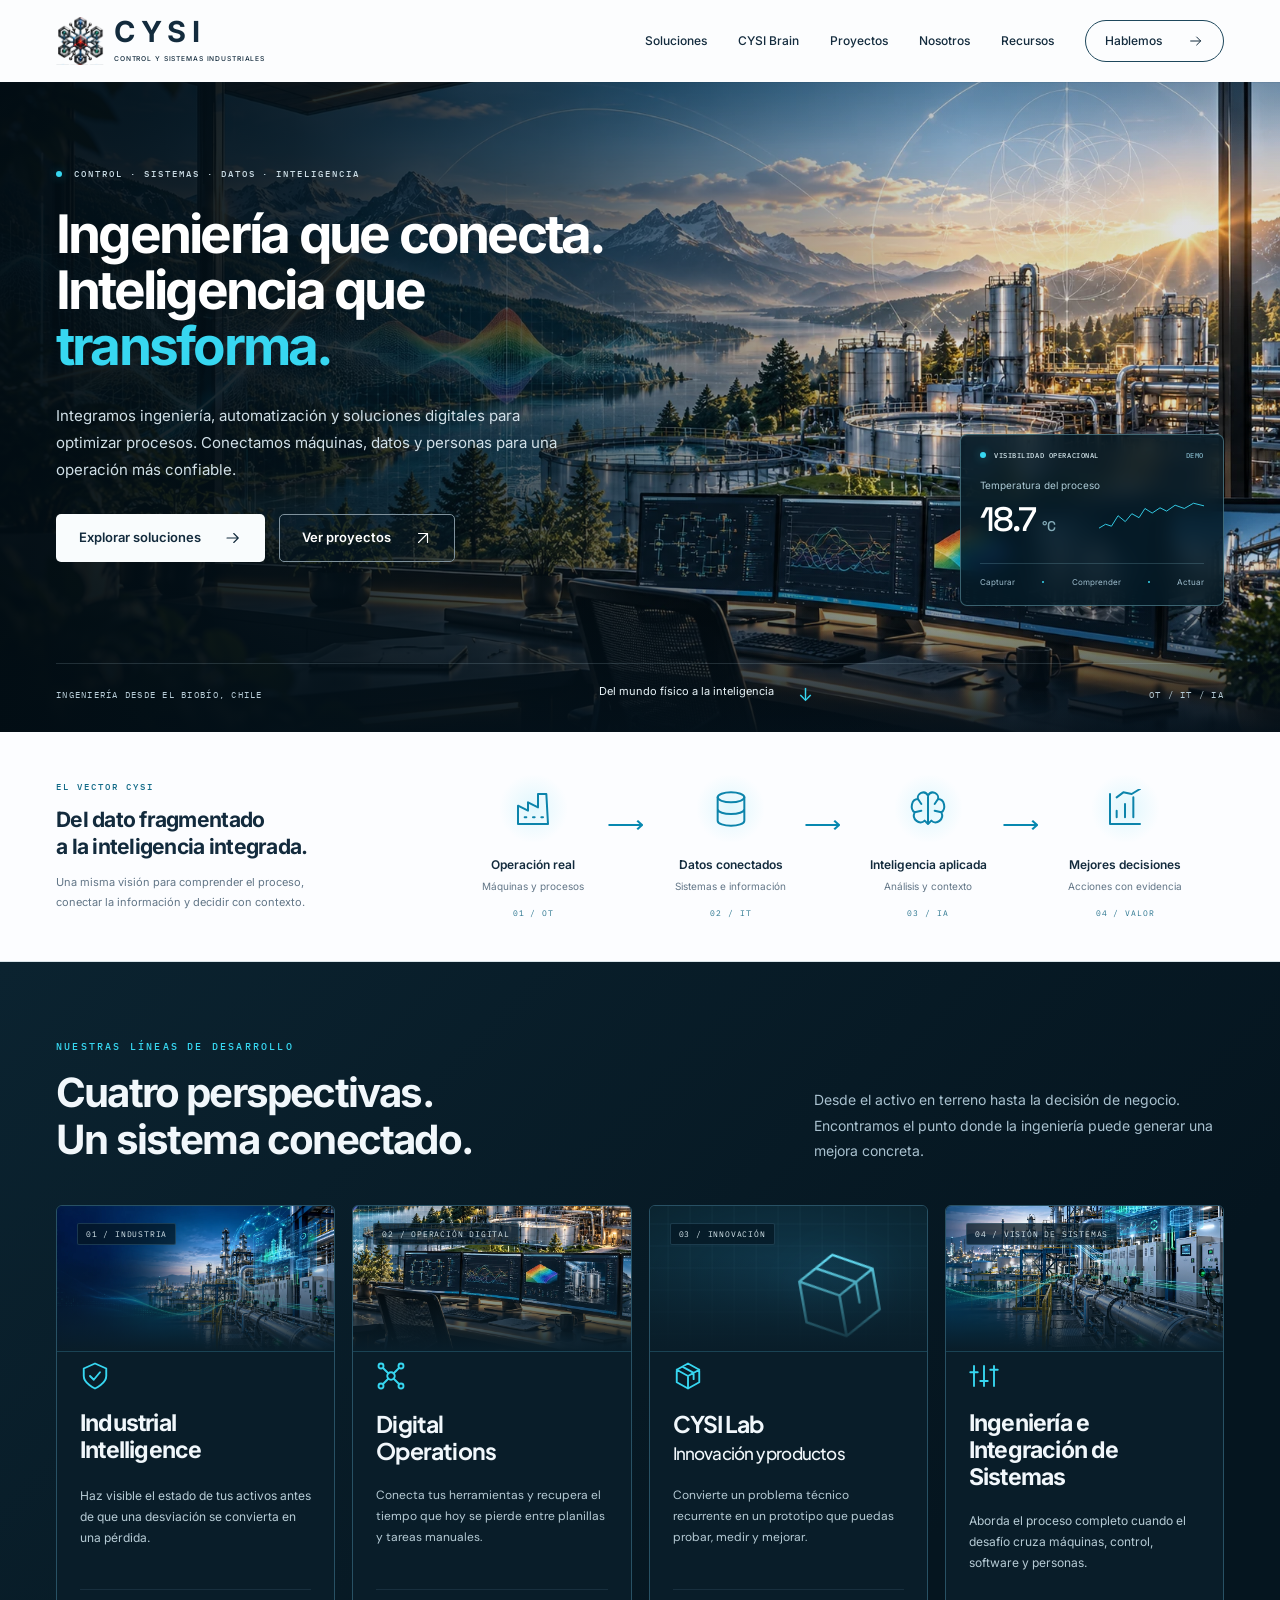
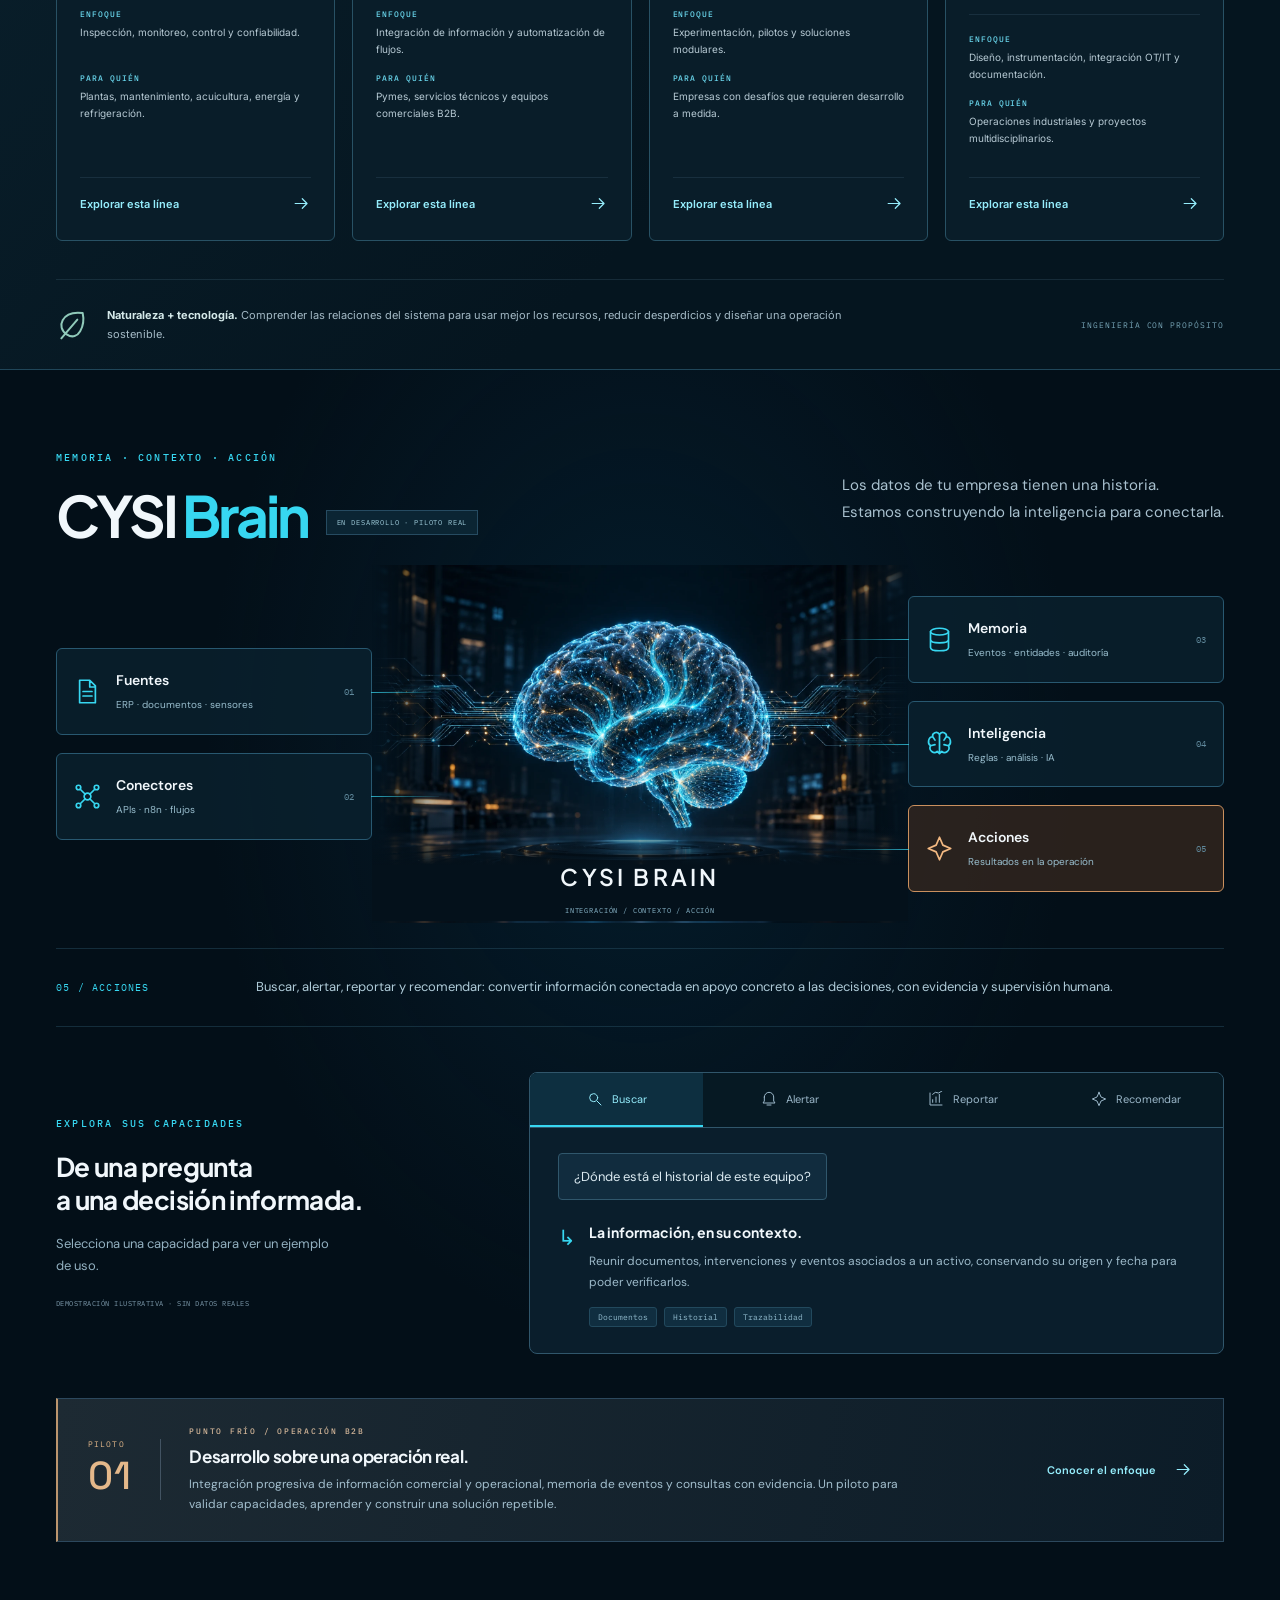
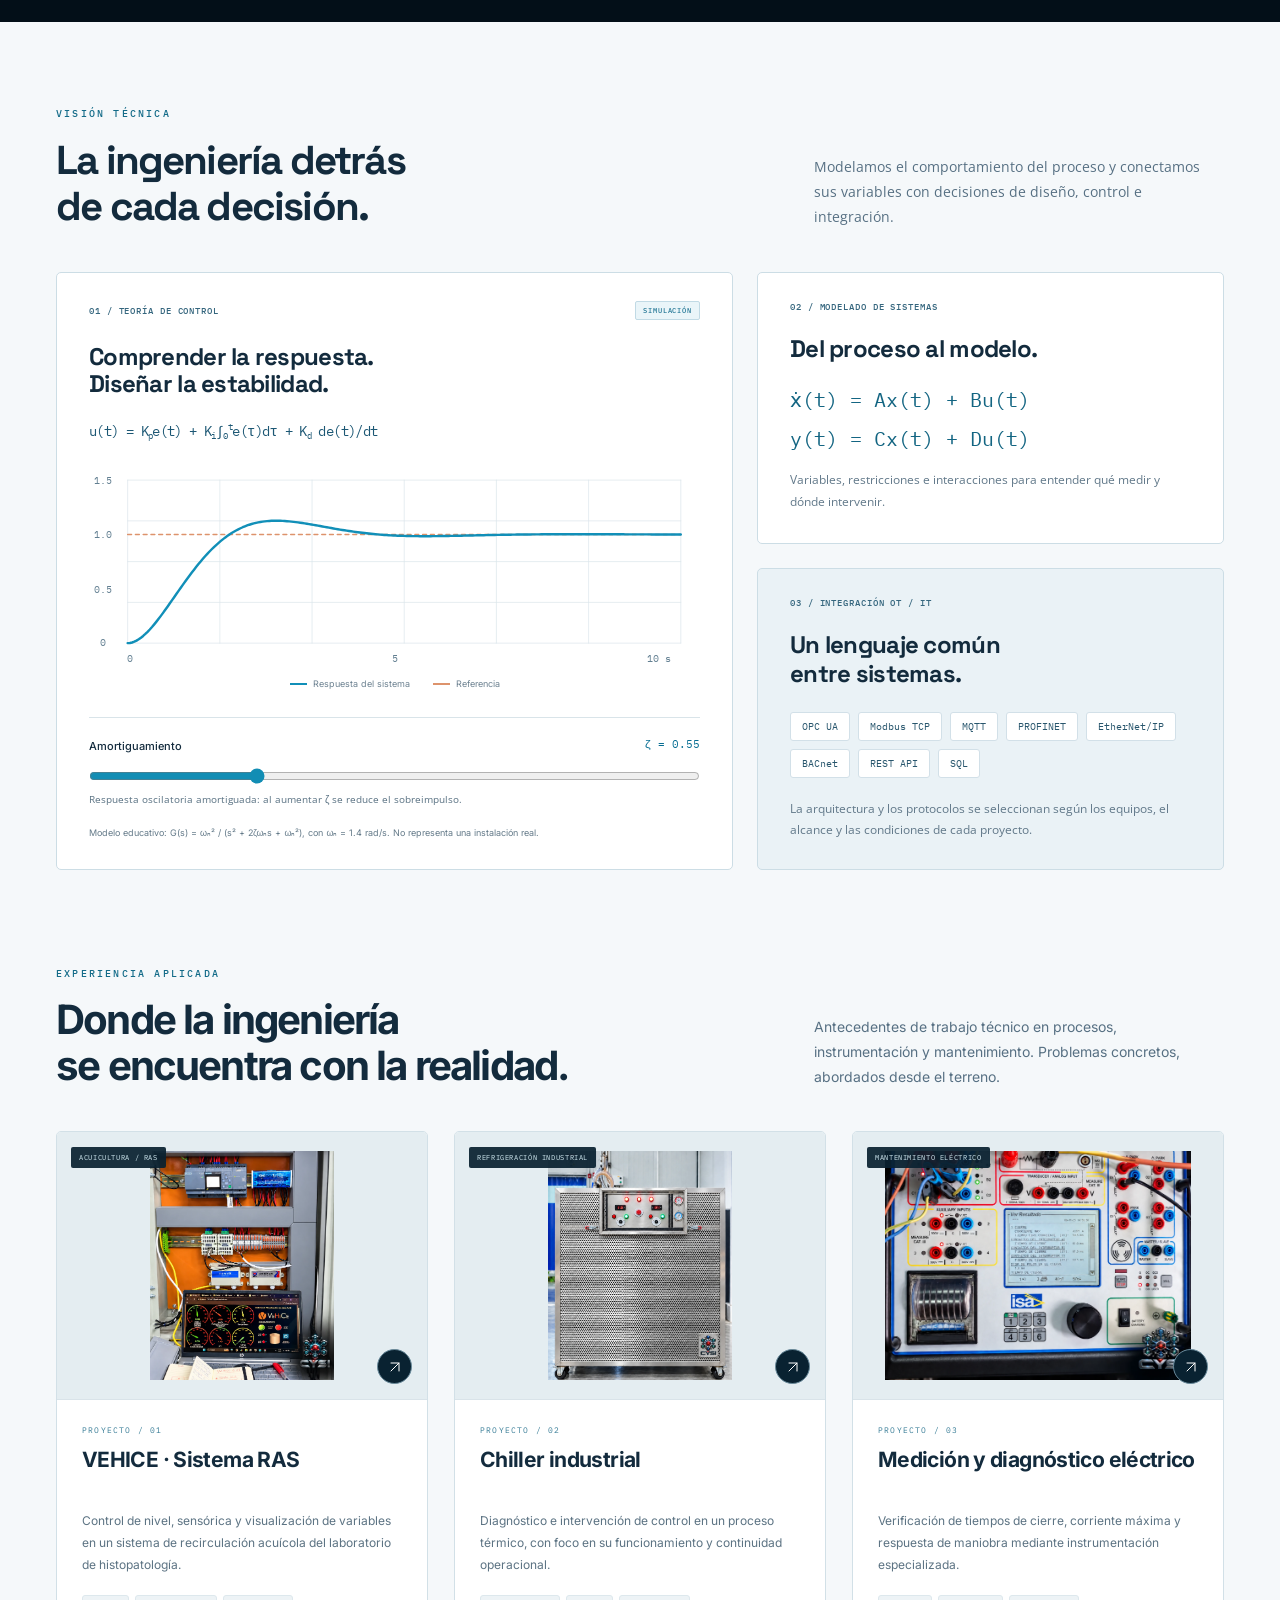
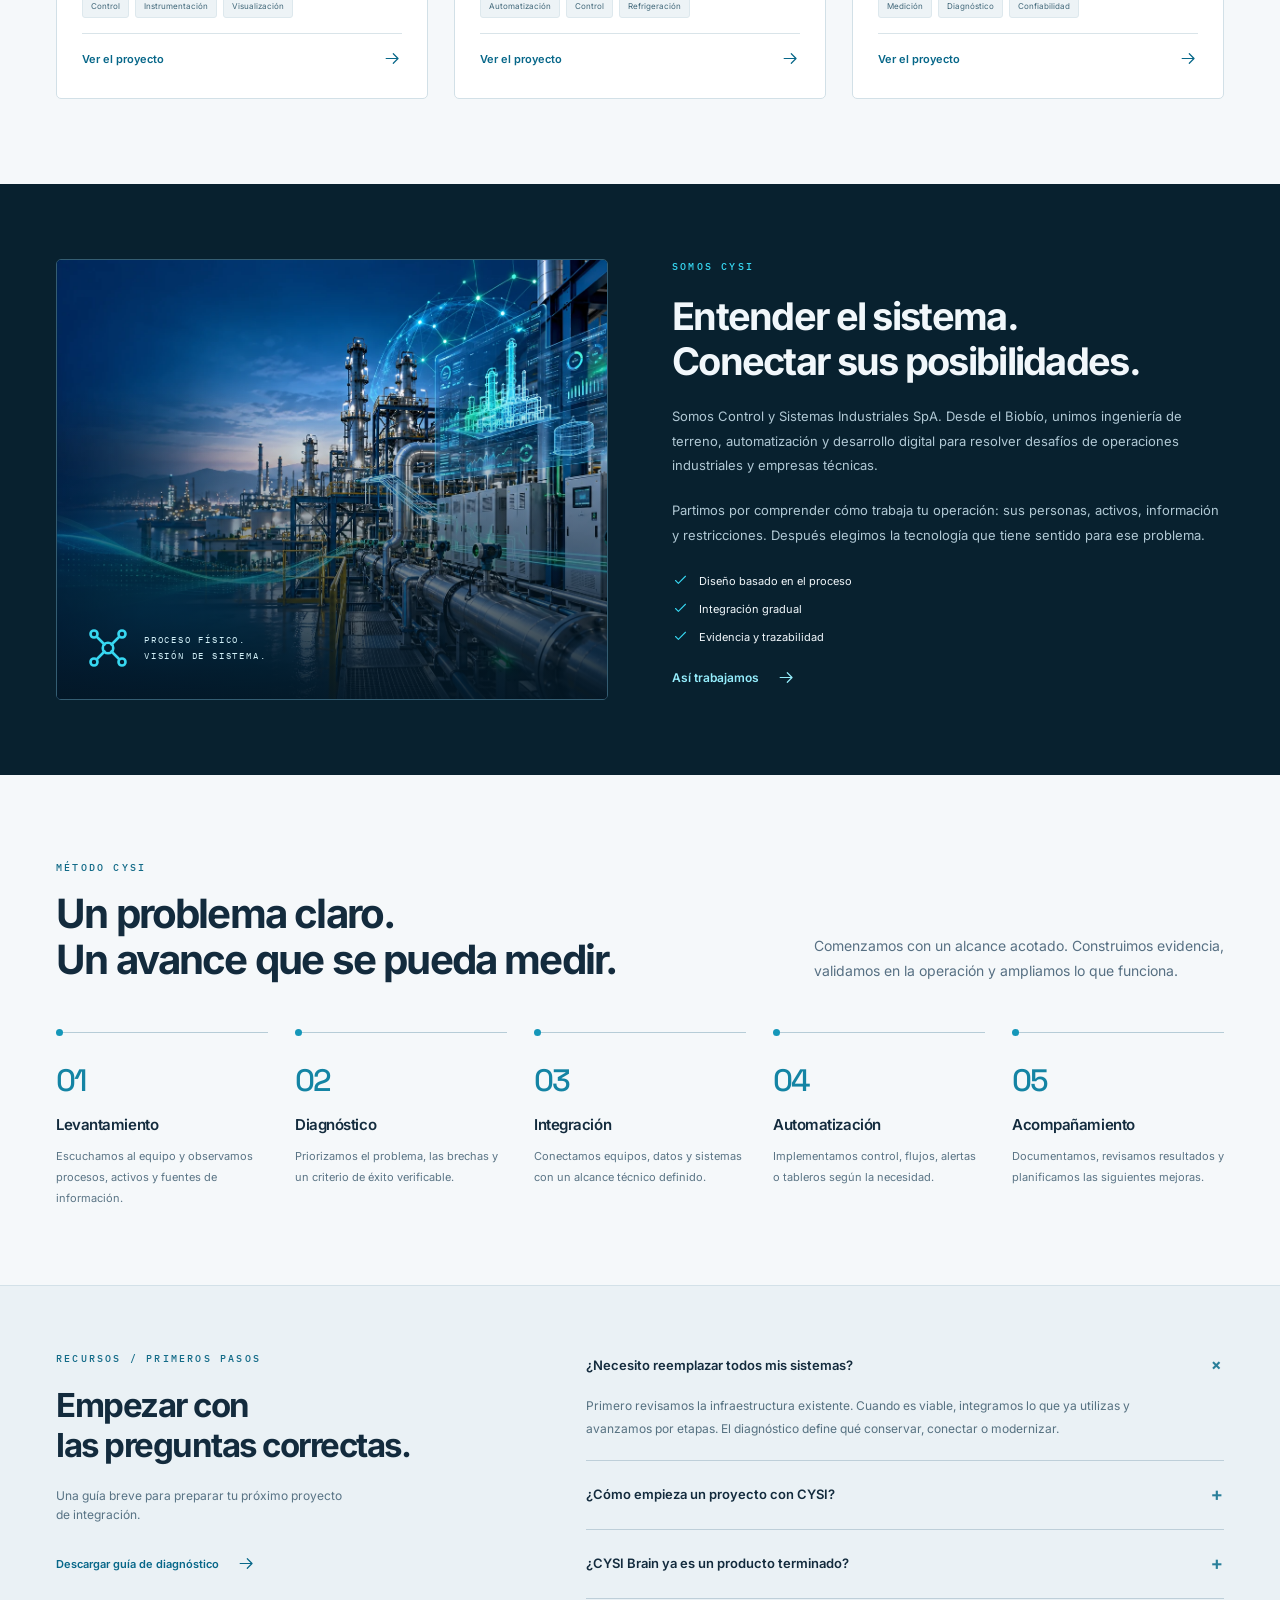
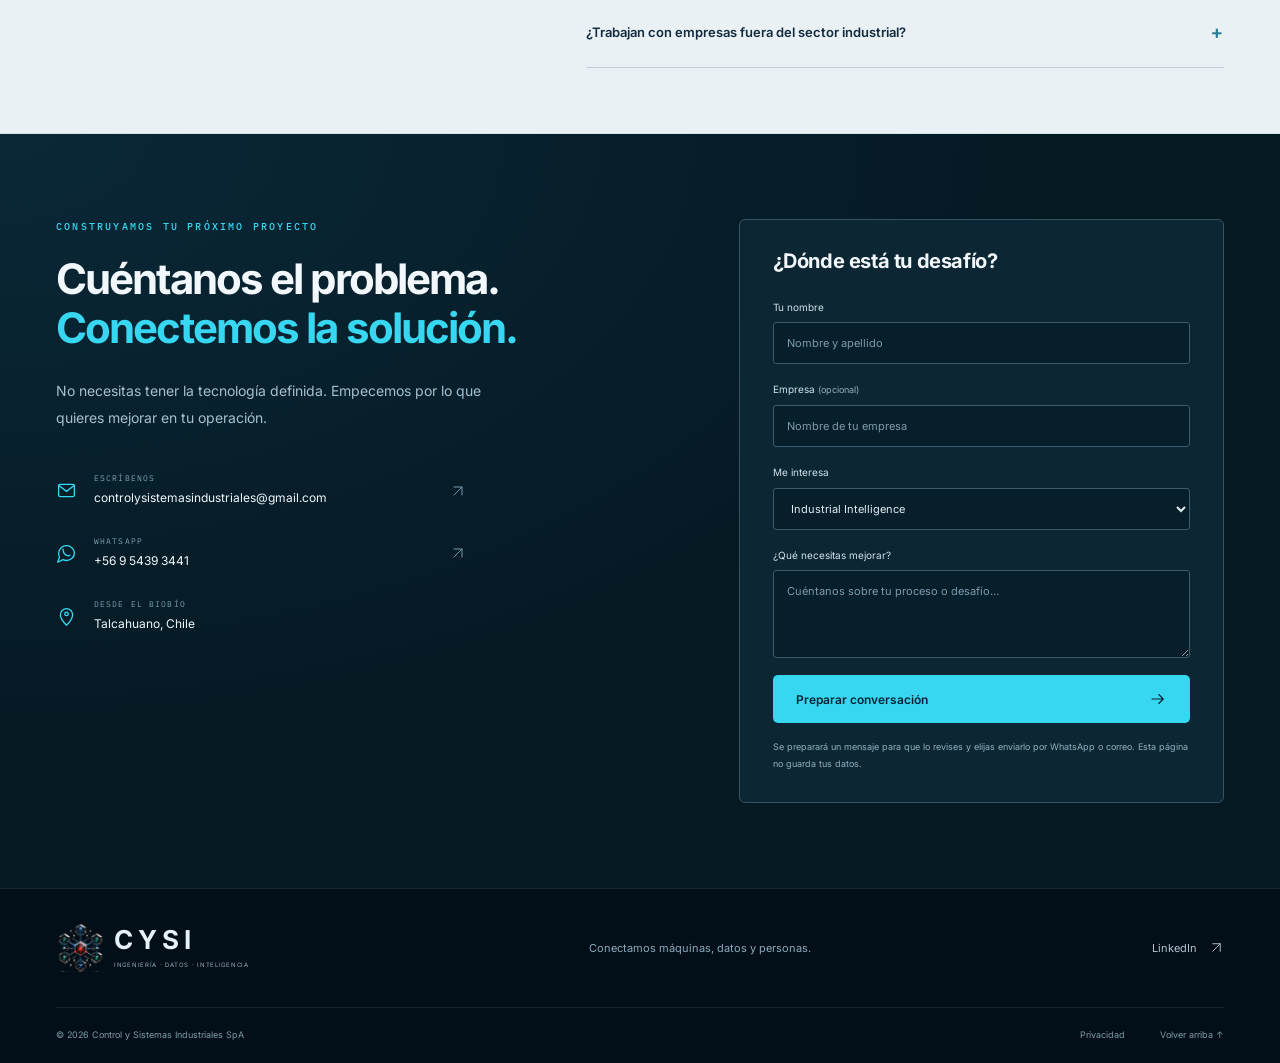
==== commit d0de35fd: "v10 Version mejorada con openastra" ====
--- a/index.html
+++ b/index.html
@@ -1,146 +1,137 @@
-<!doctype html>
-<html lang="es">
-<head>
-  <meta charset="utf-8" />
-  <meta name="viewport" content="width=device-width, initial-scale=1" />
-  <title>CYSI | Ingeniería, control e inteligencia para sistemas industriales</title>
-  <meta name="description" content="CYSI integra ingeniería, automatización, datos e inteligencia para comprender, conectar y optimizar sistemas industriales y operaciones técnicas." />
-  <meta name="theme-color" content="#f4f8f9" />
-  <link rel="icon" type="image/png" href="favicon.png" />
-  <link rel="preconnect" href="https://fonts.googleapis.com">
-  <link rel="preconnect" href="https://fonts.gstatic.com" crossorigin>
-  <link href="https://fonts.googleapis.com/css2?family=IBM+Plex+Mono:wght@400;500;600&family=Inter:wght@400;500;600;700&family=Space+Grotesk:wght@500;600;700&display=swap" rel="stylesheet">
-  <link rel="stylesheet" href="styles.css" />
-</head>
-<body>
-<header class="site-header">
-  <div class="container nav-shell">
-    <a class="brand" href="#inicio" aria-label="CYSI Inicio"><img src="logo-cysi.png" alt="Logo CYSI"><span>CYSI</span></a>
-    <button class="menu-toggle" id="menuToggle" aria-label="Abrir menú">☰</button>
-    <nav id="mainNav" class="main-nav">
-      <a href="#lineas">Líneas</a><a href="#sistema">Sistema</a><a href="#brain">CYSI Brain</a><a href="#ingenieria">Ingeniería</a><a href="#experiencia">Experiencia</a><a href="#metodo">Método</a><a class="nav-cta" href="#contacto">Hablemos</a>
-    </nav>
-  </div>
-</header>
-
-<main>
-<section class="hero" id="inicio">
-  <div class="container hero-grid">
-    <div class="hero-copy reveal">
-      <span class="eyebrow">CONTROL · SISTEMAS · DATOS · INTELIGENCIA</span>
-      <h1>Ingeniería para sistemas que necesitan comprenderse, conectarse y evolucionar.</h1>
-      <p class="hero-lead">Integramos ingeniería, automatización y soluciones digitales para optimizar procesos. Abordamos máquinas, control, software, información y personas como un solo sistema.</p>
-      <div class="hero-actions"><a class="btn btn-primary" href="#lineas">Conocer CYSI</a><a class="btn btn-link" href="https://wa.me/56954393441" target="_blank" rel="noopener">Conversemos →</a></div>
-      <div class="hero-signature"><span>Teoría de control</span><i></i><span>Matemática</span><i></i><span>IA</span><i></i><span>OT / IT</span></div>
-    </div>
-    <figure class="hero-visual reveal">
-      <img src="hero-cysi.png" alt="Sala de control con industria integrada al paisaje natural">
-      <figcaption><span class="mono">PV 71.8</span><span>Proceso observado</span><span class="status">● estable</span></figcaption>
-      <div class="hero-curve" aria-hidden="true"><svg viewBox="0 0 260 90"><path class="grid" d="M0 22H260M0 45H260M0 68H260M52 0V90M104 0V90M156 0V90M208 0V90"></path><path class="ref" d="M4 52H256"></path><path class="curve" d="M4 82 C35 82,38 14,72 22 C105 29,100 66,132 56 C166 46,170 52,204 52 C226 52,240 52,256 52"></path></svg><code>ζ=.72 · PID AUTO</code></div>
-    </figure>
-  </div>
-</section>
-
-<section class="manifesto">
-  <div class="container manifesto-grid reveal">
-    <div><span class="eyebrow">VECTOR CYSI</span><h2>La tecnología no es el punto de partida.<br>El sistema sí.</h2></div>
-    <div class="manifesto-text"><p>Buscamos entender relaciones, variables, restricciones y flujos antes de elegir herramientas. La matemática describe; el control actúa; los datos registran; la inteligencia ayuda a decidir.</p><div class="formula-band"><span>control</span><b>+</b><span>sistemas</span><b>+</b><span>matemática</span><b>+</b><span>IA</span><b>+</b><span>geometría</span><b>+</b><span>naturaleza</span><b>+</b><span>OT/IT</span></div></div>
-  </div>
-</section>
-
-<section class="section lines-section" id="lineas">
-  <div class="container">
-    <div class="section-head reveal"><span class="eyebrow">LÍNEAS DE DESARROLLO</span><h2>Cuatro formas de intervenir un mismo sistema.</h2><p>Cada línea parte desde un tipo de problema y un cliente distinto, pero comparte una misma lógica de ingeniería: observar, modelar, integrar y medir.</p></div>
-
-    <article class="line-row reveal">
-      <div class="line-number">01</div><div class="line-copy"><span class="line-label">INDUSTRIAL INTELLIGENCE</span><h3>Hacer visible el proceso físico antes de que el problema se transforme en pérdida.</h3><p>Enfocada en operaciones con activos críticos, automatización parcial o información técnica dispersa.</p><div class="line-meta"><div><b>Clientes</b><span>PYMES industriales · plantas · mantenimiento · energía · refrigeración · acuicultura/RAS</span></div><div><b>Capacidades</b><span>PLC · sensores · instrumentación · IoT/edge · alarmas · históricos · dashboards · control</span></div><div><b>Evolución</b><span>desde monitoreo y diagnóstico hacia analítica, optimización y mantenimiento predictivo</span></div></div></div>
-      <div class="line-visual control-visual" aria-hidden="true"><svg viewBox="0 0 360 220"><g class="vgrid"><path d="M25 35H335M25 80H335M25 125H335M25 170H335M80 20V190M140 20V190M200 20V190M260 20V190M320 20V190"></path></g><path class="vref" d="M25 114H335"></path><path class="vcurve" d="M25 178 C55 178,62 42,111 55 C151 66,139 143,193 124 C233 110,260 116,335 114"></path><circle cx="111" cy="55" r="5"></circle><circle cx="193" cy="124" r="5"></circle></svg><code>SP → PV → acción</code></div>
-    </article>
-
-    <article class="line-row reveal reverse">
-      <div class="line-number">02</div><div class="line-copy"><span class="line-label">DIGITAL OPERATIONS</span><h3>Conectar la operación digital para reducir fricción, reproceso y dependencia de personas clave.</h3><p>Enfocada en empresas técnicas, comerciales y B2B que ya utilizan ERP, correo, planillas o Workspace, pero funcionan como islas.</p><div class="line-meta"><div><b>Clientes</b><span>servicios técnicos · distribución · postventa · administración · equipos comerciales y operacionales</span></div><div><b>Capacidades</b><span>ERP/APIs · Workspace · documentos · automatización de flujos · seguimiento · alertas · indicadores</span></div><div><b>Evolución</b><span>desde un flujo puntual hacia memoria corporativa, analítica y CYSI Brain</span></div></div></div>
-      <div class="line-visual network-visual" aria-hidden="true"><svg viewBox="0 0 360 220"><rect x="30" y="35" width="80" height="52" rx="12"></rect><rect x="250" y="35" width="80" height="52" rx="12"></rect><rect x="140" y="138" width="80" height="52" rx="12"></rect><circle cx="180" cy="83" r="28"></circle><path d="M110 61H152M208 61H250M180 111V138"></path><circle cx="180" cy="83" r="8"></circle></svg><code>ERP ↔ APIs ↔ Workspace ↔ memoria</code></div>
-    </article>
-
-    <article class="line-row reveal">
-      <div class="line-number">03</div><div class="line-copy"><span class="line-label">CYSI LAB</span><h3>Transformar problemas repetidos en soluciones modulares antes de invertir en una industrialización mayor.</h3><p>Enfocada en organizaciones con problemas técnicos medibles que se repiten y pueden convertirse en módulos, equipos, software o servicios tecnológicos.</p><div class="line-meta"><div><b>Clientes</b><span>industria · centros tecnológicos · acuicultura · energía · empresas con desafíos repetitivos</span></div><div><b>Capacidades</b><span>discovery · MVP hardware/software/control · pilotos · telemetría · pruebas · ingeniería de producto</span></div><div><b>Evolución</b><span>problema validado → prototipo → piloto con métricas → producto reutilizable</span></div></div></div>
-      <div class="line-visual lab-visual" aria-hidden="true"><svg viewBox="0 0 360 220"><path d="M85 155V68l95-48 95 48v87l-95 45-95-45Z"></path><path d="M85 68l95 51 95-51M180 119v81"></path><circle cx="180" cy="20" r="7"></circle><circle cx="85" cy="155" r="7"></circle><circle cx="275" cy="155" r="7"></circle></svg><code>validar → prototipar → medir → escalar</code></div>
-    </article>
-
-    <article class="line-row reveal reverse">
-      <div class="line-number">04</div><div class="line-copy"><span class="line-label">INGENIERÍA E INTEGRACIÓN DE SISTEMAS</span><h3>Abordar el sistema completo cuando el problema cruza proceso físico, control, software, información y personas.</h3><p>Es la línea integradora de CYSI: diagnostica la operación como sistema y selecciona tecnología según el problema, no al revés.</p><div class="line-meta"><div><b>Clientes</b><span>PYMES industriales y técnicas · operaciones fragmentadas · proyectos multidisciplinares</span></div><div><b>Capacidades</b><span>diagnóstico sistémico · arquitectura · integración · automatización · observabilidad · documentación</span></div><div><b>Evolución</b><span>integración física + digital → trazabilidad → autonomía progresiva con supervisión humana</span></div></div></div>
-      <div class="line-visual system-visual" aria-hidden="true"><svg viewBox="0 0 360 220"><circle cx="180" cy="110" r="34"></circle><circle cx="180" cy="110" r="72"></circle><circle cx="180" cy="25" r="9"></circle><circle cx="282" cy="110" r="9"></circle><circle cx="180" cy="195" r="9"></circle><circle cx="78" cy="110" r="9"></circle><path d="M180 34V76M273 110h-59M180 186v-42M87 110h59"></path><path d="M128 58l104 104M232 58L128 162"></path></svg><code>físico ↔ digital ↔ humano</code></div>
-    </article>
-  </div>
-</section>
-
-<section class="system-section" id="sistema">
-  <div class="container system-grid">
-    <div class="system-image reveal"><img src="portada-presentacion.png" alt="Visual CYSI de sistemas conectados"><div class="system-image-label"><span class="mono">OT · IT · IA</span><b>El sistema nervioso industrial</b></div></div>
-    <div class="system-copy reveal"><span class="eyebrow light">ARQUITECTURA CYSI</span><h2>De operación física a decisiones con contexto.</h2><p>Cada capa aprovecha la anterior. La inteligencia no reemplaza al proceso: se apoya en evidencia operacional, información conectada y reglas verificables.</p><div class="system-layers"><div><span>1 · OT</span><b>Capturamos lo que ocurre</b><small>activos · sensores · PLC · variables · control</small></div><div><span>2 · IT</span><b>Damos contexto a la información</b><small>ERP · documentos · APIs · históricos · responsables</small></div><div><span>3 · IA</span><b>Apoyamos la decisión</b><small>analítica · alertas · agentes · recomendaciones</small></div></div></div>
-  </div>
-</section>
-
-<section class="brain-section" id="brain">
-  <div class="container">
-    <div class="brain-head reveal"><div><span class="eyebrow light">CYSI BRAIN</span><h2>De sistemas aislados a una memoria operacional.</h2></div><p>Una arquitectura en desarrollo para consultar, auditar y automatizar información de la empresa. Puede comenzar como un flujo o tablero puntual y evolucionar hacia una capa de inteligencia empresarial.</p></div>
-    <div class="brain-layout reveal">
-      <div class="brain-core-card">
-        <svg viewBox="0 0 520 420" aria-label="Cerebro digital conectado">
-          <defs><linearGradient id="bg1" x1="0" x2="1"><stop offset="0" stop-color="#cfeff7"/><stop offset="1" stop-color="#64d8e7"/></linearGradient><linearGradient id="bg2" x1="0" x2="1"><stop offset="0" stop-color="#be9063"/><stop offset="1" stop-color="#e2b68c"/></linearGradient></defs>
-          <path class="cable" d="M92 70C155 70 167 120 210 145M428 70C365 70 353 120 310 145M92 350C155 350 167 302 210 278M428 350C365 350 353 302 310 278"></path>
-          <g class="nodes"><circle cx="84" cy="70" r="9"></circle><circle cx="436" cy="70" r="9"></circle><circle cx="84" cy="350" r="9"></circle><circle cx="436" cy="350" r="9"></circle></g>
-          <g class="brain" transform="translate(150,80)"><path d="M82 28c-31 0-56 24-56 55 0 9 2 18 6 25-10 9-16 21-16 35 0 24 19 43 43 43h23V28Z"></path><path d="M138 28c31 0 56 24 56 55 0 9-2 18-6 25 10 9 16 21 16 35 0 24-19 43-43 43h-23V28Z"></path><path d="M82 62h56M82 98h56M82 134h56"></path><path d="M82 62c-14 0-25 11-25 25M138 62c14 0 25 11 25 25M82 134c-14 0-25 11-25 25M138 134c14 0 25 11 25 25"></path></g>
-          <g class="gear" transform="translate(225,176)"><circle cx="35" cy="35" r="24"></circle><path d="M35 0v13M35 57v13M0 35h13M57 35h13M10 10l10 10M50 50l10 10M10 60l10-10M50 20l10-10"></path></g>
-        </svg>
-        <div class="brain-center-label"><span class="mono">CYSI BRAIN</span><b>memoria + contexto + acción</b></div>
-      </div>
-      <div class="brain-stack">
-        <div class="brain-layer"><span>01</span><div><b>Fuentes</b><p>ERP · Drive · Gmail · Excel · sensores · documentos</p></div></div>
-        <div class="brain-layer"><span>02</span><div><b>Conectores</b><p>APIs · n8n · integraciones · sincronización</p></div></div>
-        <div class="brain-layer"><span>03</span><div><b>Memoria</b><p>eventos · entidades · trazabilidad · PostgreSQL</p></div></div>
-        <div class="brain-layer"><span>04</span><div><b>Inteligencia</b><p>reglas · analítica · IA · agentes con contexto</p></div></div>
-        <div class="brain-layer active"><span>05</span><div><b>Acciones</b><p>buscar · alertar · reportar · recomendar</p></div></div>
-      </div>
-    </div>
-    <div class="brain-actions reveal"><article><span>BUSCAR</span><h3>Encontrar información operacional</h3><p>Clientes, facturas, documentos, stock, alarmas o eventos sin reconstruir el contexto manualmente.</p></article><article><span>ALERTAR</span><h3>Detectar antes de reaccionar</h3><p>Riesgos, atrasos, stock crítico, fallas o desviaciones que requieren atención.</p></article><article><span>REPORTAR</span><h3>Transformar registros en indicadores</h3><p>KPIs operacionales, comerciales y técnicos con fuentes trazables.</p></article><article><span>RECOMENDAR</span><h3>Orientar la siguiente acción</h3><p>Sugerencias basadas en reglas, contexto, evidencia e historial operacional.</p></article></div>
-    <div class="brain-pilot reveal"><span class="pilot-tag">CASO PILOTO</span><div><h3>Punto Frío · Operación B2B de refrigeración</h3><p>Integración progresiva de datos comerciales y operacionales, sincronización, memoria de eventos, automatización de flujos y consultas trazables. El piloto sirve para validar CYSI Brain sobre una operación real sin exponer información sensible del cliente.</p></div><div class="pilot-path"><span>datos</span><i>→</i><span>memoria</span><i>→</i><span>capacidades</span><i>→</i><span>agente</span><i>→</i><span>KPIs</span></div></div>
-  </div>
-</section>
-
-<section class="section engineering-section" id="ingenieria">
-  <div class="container">
-    <div class="section-head reveal"><span class="eyebrow">INGENIERÍA</span><h2>La matemática debe explicar algo real.</h2><p>En CYSI las ecuaciones, curvas y protocolos no son decoración: representan comportamiento, estabilidad, transferencia de información y decisiones de diseño.</p></div>
-    <div class="engineering-grid">
-      <article class="eng-card wide reveal"><div class="eng-head"><span>CONTROL DE PROCESOS</span><code>PID · CLOSED LOOP</code></div><div class="equation">u(t)=K<sub>p</sub>e(t)+K<sub>i</sub>∫e(t)dt+K<sub>d</sub>de(t)/dt</div><svg viewBox="0 0 620 240" class="matlab"><g class="mgrid"><path d="M45 35H585M45 80H585M45 125H585M45 170H585M45 215H585"></path><path d="M105 20V220M175 20V220M245 20V220M315 20V220M385 20V220M455 20V220M525 20V220"></path></g><path class="mref" d="M45 193H105V108H585"></path><path class="mc1" d="M45 193 C85 193,88 44,160 61 C213 74,199 143,267 122 C324 104,362 108,585 108"></path><path class="mc2" d="M45 193 C86 193,102 80,168 82 C225 84,247 118,304 111 C371 105,436 108,585 108"></path></svg><div class="plot-meta"><span>referencia</span><span>respuesta rápida</span><span>respuesta amortiguada</span></div></article>
-      <article class="eng-card reveal"><div class="eng-head"><span>MODELOS</span><code>STATE SPACE</code></div><div class="eq-list"><div><small>estado</small><code>ẋ=Ax+Bu</code></div><div><small>salida</small><code>y=Cx+Du</code></div><div><small>transferencia</small><code>G(s)=Y(s)/U(s)</code></div><div><small>balance</small><code>m·cₚ·dT/dt=Qᵢₙ−Qₒᵤₜ</code></div></div></article>
-      <article class="eng-card reveal"><div class="eng-head"><span>COMUNICACIONES</span><code>OT / IT</code></div><div class="protocols"><span>OPC UA</span><span>Modbus TCP</span><span>MQTT</span><span>PROFINET</span><span>EtherNet/IP</span><span>CANopen</span><span>BACnet</span><span>IEC 61850</span><span>DNP3</span><span>RS-485</span><span>REST API</span><span>SQL</span></div></article>
-    </div>
-  </div>
-</section>
-
-<section class="section projects-section" id="experiencia">
-  <div class="container">
-    <div class="section-head reveal"><span class="eyebrow">EXPERIENCIA</span><h2>La visión se respalda con trabajo real.</h2><p>Diseño, control, sensórica, diagnóstico y ejecución en terreno sobre sistemas industriales y técnicos.</p></div>
-    <div class="projects-layout">
-      <article class="project project-main reveal"><div class="project-image"><img src="proyecto-vehice.png" alt="Proyecto VEHICE"></div><div class="project-copy"><span>VEHICE · LABORATORIO DE HISTOPATOLOGÍA</span><h3>Control, sensórica, visualización y nivel para sistema RAS.</h3><p>Integración con PLC Siemens LOGO!, transmisores y monitoreo de variables críticas; oxígeno disuelto, ORP, temperatura, conductividad, pH y turbidez. Control de nivel para sistema RAS en acuicultura.</p><div class="tags"><span>PLC</span><span>Instrumentación</span><span>RAS</span><span>Visualización</span></div></div></article>
-      <article class="project reveal"><div class="project-image small"><img src="proyecto-chiller.png" alt="Chiller industrial"></div><div class="project-copy"><span>CHILLER INDUSTRIAL</span><h3>Control y operación de proceso térmico.</h3><p>Diagnóstico e intervención orientada a continuidad operacional, control y mejora funcional del equipo.</p><div class="tags"><span>Refrigeración</span><span>Control</span><span>Eficiencia</span></div></div></article>
-      <article class="project reveal"><div class="project-image small"><img src="proyecto-switchgear.png" alt="Switchgear industrial"></div><div class="project-copy"><span>SWITCHGEAR · MANTENCIÓN ELÉCTRICA</span><h3>Medición de respuesta y diagnóstico.</h3><p>Verificación de tiempos de cierre, corriente máxima y respuesta de maniobra mediante instrumentación especializada.</p><div class="tags"><span>Medición</span><span>Diagnóstico</span><span>Confiabilidad</span></div></div></article>
-    </div>
-  </div>
-</section>
-
-<section class="method-section" id="metodo">
-  <div class="container">
-    <div class="method-head reveal"><span class="eyebrow light">MÉTODO CYSI</span><h2>Observar, conectar, medir y mejorar.</h2><p>Avanzamos por módulos para reducir riesgo, generar evidencia y evitar cambios masivos sin una hipótesis técnica clara.</p></div>
-    <div class="method-steps reveal"><div><span>01</span><b>Levantamiento</b><small>procesos · activos · sistemas · dolores reales</small></div><i>→</i><div><span>02</span><b>Diagnóstico</b><small>riesgos · brechas · oportunidades medibles</small></div><i>→</i><div><span>03</span><b>Integración</b><small>APIs · datos · documentos · eventos</small></div><i>→</i><div><span>04</span><b>Automatización</b><small>flujos · alertas · tableros · reportes</small></div><i>→</i><div><span>05</span><b>Acompañamiento</b><small>soporte · mejora continua · escalamiento</small></div></div>
-    <div class="entry-grid reveal"><article><span>ENTRADA 01</span><h3>Diagnóstico de activos críticos</h3><p>Disponibilidad, alarmas, evidencia y puntos de falla recurrentes.</p></article><article><span>ENTRADA 02</span><h3>Mapa de datos operacionales</h3><p>Fuentes, planillas, ERP, correos, documentos y brechas de trazabilidad.</p></article><article><span>ENTRADA 03</span><h3>Automatización puntual</h3><p>Un proceso repetitivo con ahorro visible y validación rápida.</p></article><article><span>ENTRADA 04</span><h3>Tablero inicial</h3><p>Indicadores simples para mantenimiento, ventas, stock o postventa.</p></article></div>
-  </div>
-</section>
-
-<section class="contact" id="contacto"><div class="container contact-grid reveal"><div><span class="eyebrow">HABLEMOS</span><h2>Cuéntanos el problema.<br><em>No necesitas tener definida la solución.</em></h2><p>La primera conversación busca comprender la operación y detectar un alcance acotado donde podamos generar valor medible.</p></div><div class="contact-card"><img src="logo-cysi.png" alt="CYSI"><b>Control y Sistemas Industriales SpA</b><a href="mailto:controlysistemasindustriales@gmail.com">controlysistemasindustriales@gmail.com</a><a href="https://wa.me/56954393441" target="_blank" rel="noopener">+56 9 5439 3441</a><a href="https://www.linkedin.com/company/144910906" target="_blank" rel="noopener">LinkedIn CYSI</a><div class="contact-actions"><a class="btn btn-primary" href="https://wa.me/56954393441" target="_blank" rel="noopener">WhatsApp</a><a class="btn btn-dark" href="mailto:controlysistemasindustriales@gmail.com">Email</a></div></div></div></section>
-</main>
-
-<footer><div class="container footer-row"><div class="brand footer-brand"><img src="logo-cysi.png" alt="CYSI"><span>CYSI</span></div><p>Ingeniería · Control · Sistemas · Datos · Inteligencia</p><span class="mono">© <span id="year"></span> CYSI</span></div></footer>
-<script src="script.js"></script>
-</body></html>+<!doctype html>
+<html lang="es-CL">
+<head>
+  <meta charset="utf-8">
+  <meta name="viewport" content="width=device-width, initial-scale=1">
+  <meta name="theme-color" content="#061722">
+  <meta name="description" content="CYSI conecta máquinas, datos y personas. Ingeniería, automatización industrial, integración OT/IT y soluciones digitales desde el Biobío, Chile.">
+  <meta property="og:type" content="website">
+  <meta property="og:locale" content="es_CL">
+  <meta property="og:title" content="CYSI · Ingeniería, datos e inteligencia industrial">
+  <meta property="og:description" content="Conectamos el mundo físico y digital para operaciones más visibles, confiables y eficientes.">
+  <title>CYSI · Ingeniería, datos e inteligencia industrial</title>
+  <link rel="icon" href="favicon.png" type="image/png">
+  <link rel="preload" href="hero-cysi.webp" as="image" fetchpriority="high">
+  <link rel="stylesheet" href="fonts.css">
+  <link rel="stylesheet" href="styles.css">
+</head>
+<body>
+<a class="skip-link" href="#contenido">Saltar al contenido</a>
+<svg class="icon-library" xmlns="http://www.w3.org/2000/svg" aria-hidden="true">
+ <symbol id="i-arrow" viewBox="0 0 24 24"><path d="M4 12h15m-6-6 6 6-6 6"/></symbol>
+ <symbol id="i-north" viewBox="0 0 24 24"><path d="M6 18 18 6M6 6h12v12"/></symbol>
+ <symbol id="i-factory" viewBox="0 0 24 24"><path d="M3 21V10l6 3V8l6 3V3h5l1 18H3Z M7 17h1m4 0h1m4 0h1"/></symbol>
+ <symbol id="i-network" viewBox="0 0 24 24"><circle cx="12" cy="12" r="3"/><circle cx="4" cy="4" r="2"/><circle cx="20" cy="4" r="2"/><circle cx="4" cy="20" r="2"/><circle cx="20" cy="20" r="2"/><path d="m6 6 4 4m4 4 4 4M6 18l4-4m4-4 4-4"/></symbol>
+ <symbol id="i-cube" viewBox="0 0 24 24"><path d="m12 2 9 5v10l-9 5-9-5V7l9-5Zm0 10v10M3 7l9 5 9-5M7.5 4.5l9 5v5"/></symbol>
+ <symbol id="i-shield" viewBox="0 0 24 24"><path d="m12 2 9 4v6c0 6-9 10-9 10S3 18 3 12V6l9-4Z m-4 10 3 3 5-6"/></symbol>
+ <symbol id="i-data" viewBox="0 0 24 24"><ellipse cx="12" cy="5" rx="8" ry="3"/><path d="M4 5v14c0 4 16 4 16 0V5M4 12c0 4 16 4 16 0"/></symbol>
+ <symbol id="i-brain" viewBox="0 0 24 24"><path d="M12 4c-2-4-7-1-6 2-4 0-5 6-2 8-2 4 3 8 6 5l2 2V4Zm0 0c2-4 7-1 6 2 4 0 5 6 2 8 2 4-3 8-6 5l-2 2M6 6l2 3m-4 5 4-1m10-7-2 3m4 5-4-1"/></symbol>
+ <symbol id="i-chart" viewBox="0 0 24 24"><path d="M3 3v18h18M7 17v-4m5 4V9m5 8V5m-10 0 4-3 5 1 5-3"/></symbol>
+ <symbol id="i-leaf" viewBox="0 0 24 24"><path d="M20 3C4 1 0 14 8 19c9 6 14-7 12-16ZM4 22 16 8"/></symbol>
+ <symbol id="i-search" viewBox="0 0 24 24"><circle cx="10" cy="10" r="6"/><path d="m15 15 6 6"/></symbol>
+ <symbol id="i-bell" viewBox="0 0 24 24"><path d="M5 9a7 7 0 0 1 14 0v6l2 3H3l2-3V9Zm4 12h6"/></symbol>
+ <symbol id="i-file" viewBox="0 0 24 24"><path d="M5 2h9l5 5v15H5V2Zm9 0v6h5M8 12h8M8 16h8"/></symbol>
+ <symbol id="i-spark" viewBox="0 0 24 24"><path d="m12 2 3 7 7 3-7 3-3 7-3-7-7-3 7-3 3-7Z"/></symbol>
+ <symbol id="i-mail" viewBox="0 0 24 24"><rect x="3" y="5" width="18" height="14" rx="2"/><path d="m3 6 9 7 9-7"/></symbol>
+ <symbol id="i-message" viewBox="0 0 24 24"><path d="M21 11a9 9 0 0 1-13 8l-6 3 2-6A9 9 0 1 1 21 11Z"/><path d="M8 7c0 5 4 9 8 7"/></symbol>
+ <symbol id="i-pin" viewBox="0 0 24 24"><path d="M19 10c0 5-7 12-7 12S5 15 5 10a7 7 0 0 1 14 0Z"/><circle cx="12" cy="9" r="2"/></symbol>
+ <symbol id="i-check" viewBox="0 0 24 24"><path d="m5 12 4 4L19 6"/></symbol>
+ <symbol id="i-sliders" viewBox="0 0 24 24"><path d="M4 4v16M12 4v16M20 4v16M1 9h6m2 7h6m2-9h6"/></symbol>
+</svg>
+<header class="header" id="inicio">
+ <div class="container nav-shell">
+  <a class="brand" href="#inicio" aria-label="CYSI, inicio"><span class="brand-mark"><img src="logo-cysi.webp" width="1294" height="1187" alt=""></span><span>CYSI<small>CONTROL Y SISTEMAS INDUSTRIALES</small></span></a>
+  <button class="menu-toggle" aria-controls="main-nav" aria-expanded="false" aria-label="Abrir menú"><span></span><span></span></button>
+  <nav id="main-nav" aria-label="Navegación principal"><a href="#soluciones">Soluciones</a><a href="#brain">CYSI Brain</a><a href="#proyectos">Proyectos</a><a href="#nosotros">Nosotros</a><a href="#recursos">Recursos</a><a class="nav-contact" href="#contacto">Hablemos <svg><use href="#i-arrow"/></svg></a></nav>
+ </div>
+</header>
+<main id="contenido">
+ <section class="hero" aria-labelledby="hero-title">
+  <img class="hero-background" src="hero-cysi.webp" width="1672" height="941" alt="Visión conceptual de una sala de control industrial integrada al paisaje natural del sur de Chile" fetchpriority="high">
+  <div class="hero-shade"></div>
+  <div class="container hero-inner">
+   <div class="hero-copy">
+    <p class="eyebrow"><span class="status-dot"></span> CONTROL · SISTEMAS · DATOS · INTELIGENCIA</p>
+    <h1 id="hero-title">Ingeniería que conecta.<br>Inteligencia que<br><span>transforma.</span></h1>
+    <p class="hero-description">Integramos ingeniería, automatización y soluciones digitales para optimizar procesos. Conectamos máquinas, datos y personas para una operación más confiable.</p>
+    <div class="hero-actions"><a href="#soluciones" class="button button-white">Explorar soluciones <svg><use href="#i-arrow"/></svg></a><a href="#proyectos" class="button button-outline">Ver proyectos <svg><use href="#i-north"/></svg></a></div>
+   </div>
+   <div class="telemetry" aria-label="Ejemplo ilustrativo de monitoreo">
+    <div class="telemetry-header"><span class="status-dot"></span> VISIBILIDAD OPERACIONAL <span>DEMO</span></div>
+    <div class="telemetry-value"><span>Temperatura del proceso</span><strong>18.7 <small>°C</small></strong><svg viewBox="0 0 160 50" aria-hidden="true"><path d="M0 42 10 36 19 39 29 23 40 32 50 20 61 26 70 12 81 19 93 11 103 16 116 7 130 12 144 4 160 8"/></svg></div>
+    <div class="telemetry-bottom"><span>Capturar</span><i></i><span>Comprender</span><i></i><span>Actuar</span></div>
+   </div>
+   <div class="hero-bottom"><span>INGENIERÍA DESDE EL BIOBÍO, CHILE</span><a href="#conexion">Del mundo físico a la inteligencia <span>↓</span></a><span>OT / IT / IA</span></div>
+  </div>
+ </section>
+
+ <section class="connection" id="conexion" aria-labelledby="connection-title">
+  <div class="container connection-grid">
+   <div class="connection-intro"><p class="eyebrow dark">EL VECTOR CYSI</p><h2 id="connection-title">Del dato fragmentado<br>a la inteligencia integrada.</h2><p>Una misma visión para comprender el proceso, conectar la información y decidir con contexto.</p></div>
+   <ol class="flow"><li><span class="flow-icon"><svg><use href="#i-factory"/></svg></span><b>Operación real</b><small>Máquinas y procesos</small><span class="flow-code">01 / OT</span></li><li><span class="flow-icon"><svg><use href="#i-data"/></svg></span><b>Datos conectados</b><small>Sistemas e información</small><span class="flow-code">02 / IT</span></li><li><span class="flow-icon"><svg><use href="#i-brain"/></svg></span><b>Inteligencia aplicada</b><small>Análisis y contexto</small><span class="flow-code">03 / IA</span></li><li><span class="flow-icon"><svg><use href="#i-chart"/></svg></span><b>Mejores decisiones</b><small>Acciones con evidencia</small><span class="flow-code">04 / VALOR</span></li></ol>
+  </div>
+ </section>
+
+ <section class="solutions dark-section" id="soluciones" aria-labelledby="solutions-title">
+  <div class="container">
+   <div class="section-heading"><div><p class="eyebrow">NUESTRAS LÍNEAS DE DESARROLLO</p><h2 id="solutions-title">Cuatro perspectivas.<br>Un sistema conectado.</h2></div><p>Desde el activo en terreno hasta la decisión de negocio. Encontramos el punto donde la ingeniería puede generar una mejora concreta.</p></div>
+   <div class="solution-grid">
+    <article class="solution-card"><div class="solution-photo industrial-photo"><span>01 / INDUSTRIA</span></div><div class="solution-content"><svg class="solution-icon"><use href="#i-shield"/></svg><h3>Industrial <br>Intelligence</h3><p>Haz visible el estado de tus activos antes de que una desviación se convierta en una pérdida.</p><dl><dt>ENFOQUE</dt><dd>Inspección, monitoreo, control y confiabilidad.</dd><dt>PARA QUIÉN</dt><dd>Plantas, mantenimiento, acuicultura, energía y refrigeración.</dd></dl><button class="text-action" data-detail="industrial">Explorar esta línea <svg><use href="#i-arrow"/></svg></button></div></article>
+    <article class="solution-card digital"><div class="solution-photo digital-photo"><span>02 / OPERACIÓN DIGITAL</span></div><div class="solution-content"><svg class="solution-icon"><use href="#i-network"/></svg><h3>Digital <br>Operations</h3><p>Conecta tus herramientas y recupera el tiempo que hoy se pierde entre planillas y tareas manuales.</p><dl><dt>ENFOQUE</dt><dd>Integración de información y automatización de flujos.</dd><dt>PARA QUIÉN</dt><dd>Pymes, servicios técnicos y equipos comerciales B2B.</dd></dl><button class="text-action" data-detail="digital">Explorar esta línea <svg><use href="#i-arrow"/></svg></button></div></article>
+    <article class="solution-card lab"><div class="solution-photo lab-photo"><span>03 / INNOVACIÓN</span><svg><use href="#i-cube"/></svg></div><div class="solution-content"><svg class="solution-icon"><use href="#i-cube"/></svg><h3>CYSI Lab<br><span>Innovación y productos</span></h3><p>Convierte un problema técnico recurrente en un prototipo que puedas probar, medir y mejorar.</p><dl><dt>ENFOQUE</dt><dd>Experimentación, pilotos y soluciones modulares.</dd><dt>PARA QUIÉN</dt><dd>Empresas con desafíos que requieren desarrollo a medida.</dd></dl><button class="text-action" data-detail="lab">Explorar esta línea <svg><use href="#i-arrow"/></svg></button></div></article>
+    <article class="solution-card"><div class="solution-photo integration-photo"><span>04 / VISIÓN DE SISTEMAS</span></div><div class="solution-content"><svg class="solution-icon"><use href="#i-sliders"/></svg><h3>Ingeniería e <br>Integración de Sistemas</h3><p>Aborda el proceso completo cuando el desafío cruza máquinas, control, software y personas.</p><dl><dt>ENFOQUE</dt><dd>Diseño, instrumentación, integración OT/IT y documentación.</dd><dt>PARA QUIÉN</dt><dd>Operaciones industriales y proyectos multidisciplinarios.</dd></dl><button class="text-action" data-detail="integration">Explorar esta línea <svg><use href="#i-arrow"/></svg></button></div></article>
+   </div>
+   <div class="solutions-note"><svg><use href="#i-leaf"/></svg><p><strong>Naturaleza + tecnología.</strong> Comprender las relaciones del sistema para usar mejor los recursos, reducir desperdicios y diseñar una operación sostenible.</p><span>INGENIERÍA CON PROPÓSITO</span></div>
+  </div>
+ </section>
+
+ <section class="brain dark-section" id="brain" aria-labelledby="brain-title">
+  <div class="container">
+   <div class="section-heading brain-heading"><div><p class="eyebrow">MEMORIA · CONTEXTO · ACCIÓN</p><h2 id="brain-title">CYSI <span>Brain</span><span class="development-badge">EN DESARROLLO · PILOTO REAL</span></h2></div><p>Los datos de tu empresa tienen una historia.<br>Estamos construyendo la inteligencia para conectarla.</p></div>
+   <div class="brain-architecture">
+    <div class="brain-side"><button class="architecture-node" data-layer="sources" aria-pressed="false"><svg><use href="#i-file"/></svg><span><b>Fuentes</b><small>ERP · documentos · sensores</small></span><span class="node-index">01</span></button><button class="architecture-node" data-layer="connectors" aria-pressed="false"><svg><use href="#i-network"/></svg><span><b>Conectores</b><small>APIs · n8n · flujos</small></span><span class="node-index">02</span></button></div>
+    <div class="brain-center"><img src="cysi-brain.webp" alt="Representación conceptual de CYSI Brain: una red de inteligencia conectada a fuentes de información" width="1536" height="1024" loading="lazy"><div class="brain-core-label"><span>CYSI BRAIN</span><small>INTEGRACIÓN / CONTEXTO / ACCIÓN</small></div></div>
+    <div class="brain-side"><button class="architecture-node" data-layer="memory" aria-pressed="false"><svg><use href="#i-data"/></svg><span><b>Memoria</b><small>Eventos · entidades · auditoría</small></span><span class="node-index">03</span></button><button class="architecture-node" data-layer="intelligence" aria-pressed="false"><svg><use href="#i-brain"/></svg><span><b>Inteligencia</b><small>Reglas · análisis · IA</small></span><span class="node-index">04</span></button><button class="architecture-node action-node" data-layer="actions" aria-pressed="true"><svg><use href="#i-spark"/></svg><span><b>Acciones</b><small>Resultados en la operación</small></span><span class="node-index">05</span></button></div>
+   </div>
+   <div class="architecture-description" aria-live="polite"><span id="layer-label">05 / ACCIONES</span><p id="layer-description">Buscar, alertar, reportar y recomendar: convertir información conectada en apoyo concreto a las decisiones, con evidencia y supervisión humana.</p></div>
+   <div class="brain-explorer">
+    <div class="brain-explorer-intro"><p class="eyebrow">EXPLORA SUS CAPACIDADES</p><h3>De una pregunta<br>a una decisión informada.</h3><p>Selecciona una capacidad para ver un ejemplo de uso.</p><span class="demo-label">DEMOSTRACIÓN ILUSTRATIVA · SIN DATOS REALES</span></div>
+    <div class="demo-console"><div class="demo-tabs" role="tablist" aria-label="Capacidades de CYSI Brain"><button id="tab-search" role="tab" aria-selected="true" aria-controls="brain-demo" data-mode="search"><svg><use href="#i-search"/></svg>Buscar</button><button id="tab-alert" role="tab" aria-selected="false" tabindex="-1" aria-controls="brain-demo" data-mode="alert"><svg><use href="#i-bell"/></svg>Alertar</button><button id="tab-report" role="tab" aria-selected="false" tabindex="-1" aria-controls="brain-demo" data-mode="report"><svg><use href="#i-chart"/></svg>Reportar</button><button id="tab-recommend" role="tab" aria-selected="false" tabindex="-1" aria-controls="brain-demo" data-mode="recommend"><svg><use href="#i-spark"/></svg>Recomendar</button></div><div class="demo-panel" id="brain-demo" role="tabpanel" aria-labelledby="tab-search" tabindex="0"><p class="demo-question" id="demo-question">¿Dónde está el historial de este equipo?</p><div class="demo-response"><span class="console-symbol">↳</span><div><h4 id="demo-title">La información, en su contexto.</h4><p id="demo-description">Reunir documentos, intervenciones y eventos asociados a un activo, conservando su origen y fecha para poder verificarlos.</p><div class="demo-sources" id="demo-sources"><span>Documentos</span><span>Historial</span><span>Trazabilidad</span></div></div></div></div></div>
+   </div>
+   <div class="pilot"><span class="pilot-marker">PILOTO<br><b>01</b></span><div><p class="eyebrow">PUNTO FRÍO / OPERACIÓN B2B</p><h3>Desarrollo sobre una operación real.</h3><p>Integración progresiva de información comercial y operacional, memoria de eventos y consultas con evidencia. Un piloto para validar capacidades, aprender y construir una solución repetible.</p></div><button class="text-action" data-detail="pilot">Conocer el enfoque <svg><use href="#i-arrow"/></svg></button></div>
+  </div>
+ </section>
+
+ <section class="engineering light-section" id="ingenieria" aria-labelledby="engineering-title">
+  <div class="container">
+   <div class="section-heading"><div><p class="eyebrow dark">VISIÓN TÉCNICA</p><h2 id="engineering-title">La ingeniería detrás<br>de cada decisión.</h2></div><p>Modelamos el comportamiento del proceso y conectamos sus variables con decisiones de diseño, control e integración.</p></div>
+   <div class="engineering-grid">
+    <article class="control-panel"><div class="panel-header"><span>01 / TEORÍA DE CONTROL</span><span class="plot-badge">SIMULACIÓN</span></div><h3>Comprender la respuesta.<br>Diseñar la estabilidad.</h3><p class="equation">u(t) = K<sub>p</sub>e(t) + K<sub>i</sub>∫<sub>0</sub><sup>t</sup>e(τ)dτ + K<sub>d</sub> de(t)/dt</p><div class="plot-wrap"><svg id="response-plot" viewBox="0 0 640 220" role="img" aria-labelledby="plot-title plot-description"><title id="plot-title">Respuesta de un sistema de segundo orden</title><desc id="plot-description">Simulación de respuesta al escalón. Ajusta el amortiguamiento para comparar oscilación y tiempo de respuesta.</desc><g class="plot-grid"><path d="M45 30H615M45 72H615M45 114H615M45 156H615M45 198H615M45 30V198M140 30V198M235 30V198M330 30V198M425 30V198M520 30V198M615 30V198"/></g><path class="reference-line" d="M45 86H615"/><path id="response-curve" class="response-curve" d="M45 198C90 198 90 50 160 60S240 108 300 91 430 86 615 86"/><g class="plot-labels"><text x="10" y="34">1.5</text><text x="10" y="90">1.0</text><text x="10" y="146">0.5</text><text x="16" y="201">0</text><text x="44" y="217">0</text><text x="317" y="217">5</text><text x="580" y="217">10 s</text></g></svg></div><div class="plot-legend"><span>Respuesta del sistema</span><span>Referencia</span></div><div class="plot-control"><label for="damping">Amortiguamiento <span>ζ = <output for="damping" id="damping-value">0.55</output></span></label><input id="damping" type="range" min="0.2" max="1.5" step="0.05" value="0.55"><p id="damping-description" aria-live="polite">Respuesta oscilatoria amortiguada.</p></div><small class="simulation-note">Modelo educativo: G(s) = ωₙ² / (s² + 2ζωₙs + ωₙ²), con ωₙ = 1.4 rad/s. No representa una instalación real.</small></article>
+    <div class="engineering-stack"><article class="model-panel"><p class="panel-header">02 / MODELADO DE SISTEMAS</p><h3>Del proceso al modelo.</h3><div class="model-equations"><span>ẋ(t) = Ax(t) + Bu(t)</span><span>y(t) = Cx(t) + Du(t)</span></div><p>Variables, restricciones e interacciones para entender qué medir y dónde intervenir.</p></article><article class="protocol-panel"><p class="panel-header">03 / INTEGRACIÓN OT / IT</p><h3>Un lenguaje común<br>entre sistemas.</h3><div class="protocols"><span>OPC UA</span><span>Modbus TCP</span><span>MQTT</span><span>PROFINET</span><span>EtherNet/IP</span><span>BACnet</span><span>REST API</span><span>SQL</span></div><p>La arquitectura y los protocolos se seleccionan según los equipos, el alcance y las condiciones de cada proyecto.</p></article></div>
+   </div>
+  </div>
+ </section>
+
+ <section class="projects light-section" id="proyectos" aria-labelledby="projects-title">
+  <div class="container"><div class="section-heading"><div><p class="eyebrow dark">EXPERIENCIA APLICADA</p><h2 id="projects-title">Donde la ingeniería<br>se encuentra con la realidad.</h2></div><p>Antecedentes de trabajo técnico en procesos, instrumentación y mantenimiento. Problemas concretos, abordados desde el terreno.</p></div>
+   <div class="project-grid">
+    <article class="project-card"><button class="project-image" data-detail="vehice" aria-label="Ver proyecto VEHICE completo"><img src="proyecto-vehice.webp" width="1122" height="1402" alt="Registro del proyecto de control y sensórica para sistema RAS en VEHICE" loading="lazy"><span class="project-image-label">ACUICULTURA / RAS</span><span class="circle-arrow"><svg><use href="#i-north"/></svg></span></button><div class="project-info"><span class="project-number">PROYECTO / 01</span><h3>VEHICE · Sistema RAS</h3><p>Control de nivel, sensórica y visualización de variables en un sistema de recirculación acuícola del laboratorio de histopatología.</p><div class="tags"><span>Control</span><span>Instrumentación</span><span>Visualización</span></div><button class="text-action dark-text" data-detail="vehice">Ver el proyecto <svg><use href="#i-arrow"/></svg></button></div></article>
+    <article class="project-card"><button class="project-image" data-detail="chiller" aria-label="Ver proyecto chiller industrial completo"><img src="proyecto-chiller.webp" width="1122" height="1402" alt="Registro técnico de intervención de un chiller industrial" loading="lazy"><span class="project-image-label">REFRIGERACIÓN INDUSTRIAL</span><span class="circle-arrow"><svg><use href="#i-north"/></svg></span></button><div class="project-info"><span class="project-number">PROYECTO / 02</span><h3>Chiller industrial</h3><p>Diagnóstico e intervención de control en un proceso térmico, con foco en su funcionamiento y continuidad operacional.</p><div class="tags"><span>Automatización</span><span>Control</span><span>Refrigeración</span></div><button class="text-action dark-text" data-detail="chiller">Ver el proyecto <svg><use href="#i-arrow"/></svg></button></div></article>
+    <article class="project-card"><button class="project-image" data-detail="switchgear" aria-label="Ver proyecto de medición eléctrica completo"><img src="proyecto-switchgear.webp" width="1448" height="1086" alt="Registro de medición y diagnóstico de equipos de maniobra eléctrica" loading="lazy"><span class="project-image-label">MANTENIMIENTO ELÉCTRICO</span><span class="circle-arrow"><svg><use href="#i-north"/></svg></span></button><div class="project-info"><span class="project-number">PROYECTO / 03</span><h3>Medición y diagnóstico eléctrico</h3><p>Verificación de tiempos de cierre, corriente máxima y respuesta de maniobra mediante instrumentación especializada.</p><div class="tags"><span>Medición</span><span>Diagnóstico</span><span>Confiabilidad</span></div><button class="text-action dark-text" data-detail="switchgear">Ver el proyecto <svg><use href="#i-arrow"/></svg></button></div></article>
+   </div>
+  </div>
+ </section>
+
+ <section class="about dark-section" id="nosotros" aria-labelledby="about-title"><div class="container about-grid"><div class="about-visual"><img src="portada-presentacion.webp" width="1672" height="941" alt="Visión de integración entre infraestructura industrial e información digital" loading="lazy"><div class="about-visual-caption"><svg><use href="#i-network"/></svg><span>PROCESO FÍSICO.<br>VISIÓN DE SISTEMA.</span></div></div><div class="about-copy"><p class="eyebrow">SOMOS CYSI</p><h2 id="about-title">Entender el sistema.<br>Conectar sus posibilidades.</h2><p>Somos Control y Sistemas Industriales SpA. Desde el Biobío, unimos ingeniería de terreno, automatización y desarrollo digital para resolver desafíos de operaciones industriales y empresas técnicas.</p><p>Partimos por comprender cómo trabaja tu operación: sus personas, activos, información y restricciones. Después elegimos la tecnología que tiene sentido para ese problema.</p><div class="about-principles"><span><svg><use href="#i-check"/></svg>Diseño basado en el proceso</span><span><svg><use href="#i-check"/></svg>Integración gradual</span><span><svg><use href="#i-check"/></svg>Evidencia y trazabilidad</span></div><a class="text-action" href="#metodo">Así trabajamos <svg><use href="#i-arrow"/></svg></a></div></div></section>
+
+ <section class="method light-section" id="metodo" aria-labelledby="method-title"><div class="container"><div class="section-heading"><div><p class="eyebrow dark">MÉTODO CYSI</p><h2 id="method-title">Un problema claro.<br>Un avance que se pueda medir.</h2></div><p>Comenzamos con un alcance acotado. Construimos evidencia, validamos en la operación y ampliamos lo que funciona.</p></div><ol class="method-steps"><li><span>01</span><h3>Levantamiento</h3><p>Escuchamos al equipo y observamos procesos, activos y fuentes de información.</p></li><li><span>02</span><h3>Diagnóstico</h3><p>Priorizamos el problema, las brechas y un criterio de éxito verificable.</p></li><li><span>03</span><h3>Integración</h3><p>Conectamos equipos, datos y sistemas con un alcance técnico definido.</p></li><li><span>04</span><h3>Automatización</h3><p>Implementamos control, flujos, alertas o tableros según la necesidad.</p></li><li><span>05</span><h3>Acompañamiento</h3><p>Documentamos, revisamos resultados y planificamos las siguientes mejoras.</p></li></ol></div></section>
+
+ <section class="resources" id="recursos" aria-labelledby="resources-title"><div class="container resources-grid"><div><p class="eyebrow dark">RECURSOS / PRIMEROS PASOS</p><h2 id="resources-title">Empezar con<br>las preguntas correctas.</h2><p>Una guía breve para preparar tu próximo proyecto de integración.</p><a href="guia-diagnostico-cysi.txt" download class="text-action dark-text">Descargar guía de diagnóstico <svg><use href="#i-arrow"/></svg></a></div><div class="faqs"><details open><summary>¿Necesito reemplazar todos mis sistemas?<span>+</span></summary><p>Primero revisamos la infraestructura existente. Cuando es viable, integramos lo que ya utilizas y avanzamos por etapas. El diagnóstico define qué conservar, conectar o modernizar.</p></details><details><summary>¿Cómo empieza un proyecto con CYSI?<span>+</span></summary><p>Con una conversación sobre el proceso y el problema. A partir del levantamiento proponemos un alcance, los entregables y cómo evaluar el resultado. Puede comenzar con un activo crítico, un flujo de trabajo o un tablero.</p></details><details><summary>¿CYSI Brain ya es un producto terminado?<span>+</span></summary><p>Está en desarrollo y validación mediante un piloto real. Integra información y capacidades de consulta con evidencia. El alcance, los conectores y las acciones disponibles se evalúan para cada implementación.</p></details><details><summary>¿Trabajan con empresas fuera del sector industrial?<span>+</span></summary><p>Sí. Digital Operations está orientada también a empresas técnicas, comerciales y de servicios con procesos manuales o información fragmentada entre herramientas.</p></details></div></div></section>
+
+ <section class="contact dark-section" id="contacto" aria-labelledby="contact-title"><div class="container contact-grid"><div><p class="eyebrow">CONSTRUYAMOS TU PRÓXIMO PROYECTO</p><h2 id="contact-title">Cuéntanos el problema.<br><span>Conectemos la solución.</span></h2><p>No necesitas tener la tecnología definida. Empecemos por lo que quieres mejorar en tu operación.</p><div class="contact-links"><a href="mailto:controlysistemasindustriales@gmail.com"><svg><use href="#i-mail"/></svg><span><small>ESCRÍBENOS</small>controlysistemasindustriales@gmail.com</span><svg><use href="#i-north"/></svg></a><a href="https://wa.me/56954393441" target="_blank" rel="noopener noreferrer"><svg><use href="#i-message"/></svg><span><small>WHATSAPP</small>+56 9 5439 3441</span><svg><use href="#i-north"/></svg></a><div><svg><use href="#i-pin"/></svg><span><small>DESDE EL BIOBÍO</small>Talcahuano, Chile</span></div></div></div><form class="contact-form" id="contact-form"><h3>¿Dónde está tu desafío?</h3><label for="contact-name">Tu nombre<input id="contact-name" name="name" autocomplete="name" maxlength="100" placeholder="Nombre y apellido" required></label><label for="contact-company">Empresa <span>(opcional)</span><input id="contact-company" name="company" autocomplete="organization" maxlength="150" placeholder="Nombre de tu empresa"></label><label for="contact-area">Me interesa<select id="contact-area" name="area"><option>Industrial Intelligence</option><option>Digital Operations</option><option>CYSI Lab</option><option>Ingeniería e Integración de Sistemas</option><option>CYSI Brain</option><option>Necesito orientación</option></select></label><label for="contact-message">¿Qué necesitas mejorar?<textarea id="contact-message" name="message" rows="3" minlength="10" maxlength="2500" placeholder="Cuéntanos sobre tu proceso o desafío…" required></textarea></label><button class="button button-cyan" type="submit">Preparar conversación <svg><use href="#i-arrow"/></svg></button><p class="form-note">Se preparará un mensaje para que lo revises y elijas enviarlo por WhatsApp o correo. Esta página no guarda tus datos.</p><div class="contact-result" id="contact-result" hidden aria-live="polite"><strong>Tu mensaje está listo.</strong><p id="message-preview"></p><div><a class="button button-cyan" id="send-whatsapp" target="_blank" rel="noopener noreferrer">Abrir WhatsApp <svg><use href="#i-north"/></svg></a><a class="button button-outline" id="send-email">Abrir correo <svg><use href="#i-mail"/></svg></a></div></div></form></div></section>
+</main>
+<footer class="footer"><div class="container footer-top"><a class="brand footer-brand" href="#inicio"><span class="brand-mark"><img src="logo-cysi.webp" width="1294" height="1187" alt=""></span><span>CYSI<small>INGENIERÍA · DATOS · INTELIGENCIA</small></span></a><p>Conectamos máquinas, datos y personas.</p><a href="https://www.linkedin.com/company/144910906/" target="_blank" rel="noopener noreferrer">LinkedIn <svg><use href="#i-north"/></svg></a></div><div class="container footer-bottom"><span>© <span id="year">2026</span> Control y Sistemas Industriales SpA</span><button data-detail="privacy">Privacidad</button><a href="#inicio">Volver arriba ↑</a></div></footer>
+<dialog class="detail-dialog" id="detail-dialog" aria-labelledby="dialog-title"><button class="dialog-close" aria-label="Cerrar detalle">×</button><div id="dialog-content"></div></dialog>
+<script src="script.js" defer></script>
+</body>
+</html>
--- a/fonts.css
+++ b/fonts.css
@@ -0,0 +1,342 @@
+@font-face {
+  font-family: 'DM Sans';
+  font-style: normal;
+  font-weight: 400;
+  font-display: swap;
+  src: url(font-01.woff2) format('woff2');
+  unicode-range: U+0100-02BA, U+02BD-02C5, U+02C7-02CC, U+02CE-02D7, U+02DD-02FF, U+0304, U+0308, U+0329, U+1D00-1DBF, U+1E00-1E9F, U+1EF2-1EFF, U+2020, U+20A0-20AB, U+20AD-20C4, U+2113, U+2C60-2C7F, U+A720-A7FF;
+}
+@font-face {
+  font-family: 'DM Sans';
+  font-style: normal;
+  font-weight: 400;
+  font-display: swap;
+  src: url(font-02.woff2) format('woff2');
+  unicode-range: U+0000-00FF, U+0131, U+0152-0153, U+02BB-02BC, U+02C6, U+02DA, U+02DC, U+0304, U+0308, U+0329, U+2000-206F, U+20AC, U+2122, U+2191, U+2193, U+2212, U+2215, U+FEFF, U+FFFD;
+}
+@font-face {
+  font-family: 'DM Sans';
+  font-style: normal;
+  font-weight: 500;
+  font-display: swap;
+  src: url(font-01.woff2) format('woff2');
+  unicode-range: U+0100-02BA, U+02BD-02C5, U+02C7-02CC, U+02CE-02D7, U+02DD-02FF, U+0304, U+0308, U+0329, U+1D00-1DBF, U+1E00-1E9F, U+1EF2-1EFF, U+2020, U+20A0-20AB, U+20AD-20C4, U+2113, U+2C60-2C7F, U+A720-A7FF;
+}
+@font-face {
+  font-family: 'DM Sans';
+  font-style: normal;
+  font-weight: 500;
+  font-display: swap;
+  src: url(font-02.woff2) format('woff2');
+  unicode-range: U+0000-00FF, U+0131, U+0152-0153, U+02BB-02BC, U+02C6, U+02DA, U+02DC, U+0304, U+0308, U+0329, U+2000-206F, U+20AC, U+2122, U+2191, U+2193, U+2212, U+2215, U+FEFF, U+FFFD;
+}
+@font-face {
+  font-family: 'DM Sans';
+  font-style: normal;
+  font-weight: 600;
+  font-display: swap;
+  src: url(font-01.woff2) format('woff2');
+  unicode-range: U+0100-02BA, U+02BD-02C5, U+02C7-02CC, U+02CE-02D7, U+02DD-02FF, U+0304, U+0308, U+0329, U+1D00-1DBF, U+1E00-1E9F, U+1EF2-1EFF, U+2020, U+20A0-20AB, U+20AD-20C4, U+2113, U+2C60-2C7F, U+A720-A7FF;
+}
+@font-face {
+  font-family: 'DM Sans';
+  font-style: normal;
+  font-weight: 600;
+  font-display: swap;
+  src: url(font-02.woff2) format('woff2');
+  unicode-range: U+0000-00FF, U+0131, U+0152-0153, U+02BB-02BC, U+02C6, U+02DA, U+02DC, U+0304, U+0308, U+0329, U+2000-206F, U+20AC, U+2122, U+2191, U+2193, U+2212, U+2215, U+FEFF, U+FFFD;
+}
+@font-face {
+  font-family: 'DM Sans';
+  font-style: normal;
+  font-weight: 700;
+  font-display: swap;
+  src: url(font-01.woff2) format('woff2');
+  unicode-range: U+0100-02BA, U+02BD-02C5, U+02C7-02CC, U+02CE-02D7, U+02DD-02FF, U+0304, U+0308, U+0329, U+1D00-1DBF, U+1E00-1E9F, U+1EF2-1EFF, U+2020, U+20A0-20AB, U+20AD-20C4, U+2113, U+2C60-2C7F, U+A720-A7FF;
+}
+@font-face {
+  font-family: 'DM Sans';
+  font-style: normal;
+  font-weight: 700;
+  font-display: swap;
+  src: url(font-02.woff2) format('woff2');
+  unicode-range: U+0000-00FF, U+0131, U+0152-0153, U+02BB-02BC, U+02C6, U+02DA, U+02DC, U+0304, U+0308, U+0329, U+2000-206F, U+20AC, U+2122, U+2191, U+2193, U+2212, U+2215, U+FEFF, U+FFFD;
+}
+@font-face {
+  font-family: 'IBM Plex Mono';
+  font-style: normal;
+  font-weight: 400;
+  font-display: swap;
+  src: url(font-03.woff2) format('woff2');
+  unicode-range: U+0100-02BA, U+02BD-02C5, U+02C7-02CC, U+02CE-02D7, U+02DD-02FF, U+0304, U+0308, U+0329, U+1D00-1DBF, U+1E00-1E9F, U+1EF2-1EFF, U+2020, U+20A0-20AB, U+20AD-20C4, U+2113, U+2C60-2C7F, U+A720-A7FF;
+}
+@font-face {
+  font-family: 'IBM Plex Mono';
+  font-style: normal;
+  font-weight: 400;
+  font-display: swap;
+  src: url(font-04.woff2) format('woff2');
+  unicode-range: U+0000-00FF, U+0131, U+0152-0153, U+02BB-02BC, U+02C6, U+02DA, U+02DC, U+0304, U+0308, U+0329, U+2000-206F, U+20AC, U+2122, U+2191, U+2193, U+2212, U+2215, U+FEFF, U+FFFD;
+}
+@font-face {
+  font-family: 'IBM Plex Mono';
+  font-style: normal;
+  font-weight: 500;
+  font-display: swap;
+  src: url(font-05.woff2) format('woff2');
+  unicode-range: U+0100-02BA, U+02BD-02C5, U+02C7-02CC, U+02CE-02D7, U+02DD-02FF, U+0304, U+0308, U+0329, U+1D00-1DBF, U+1E00-1E9F, U+1EF2-1EFF, U+2020, U+20A0-20AB, U+20AD-20C4, U+2113, U+2C60-2C7F, U+A720-A7FF;
+}
+@font-face {
+  font-family: 'IBM Plex Mono';
+  font-style: normal;
+  font-weight: 500;
+  font-display: swap;
+  src: url(font-06.woff2) format('woff2');
+  unicode-range: U+0000-00FF, U+0131, U+0152-0153, U+02BB-02BC, U+02C6, U+02DA, U+02DC, U+0304, U+0308, U+0329, U+2000-206F, U+20AC, U+2122, U+2191, U+2193, U+2212, U+2215, U+FEFF, U+FFFD;
+}
+@font-face {
+  font-family: 'Inter';
+  font-style: normal;
+  font-weight: 400;
+  font-display: swap;
+  src: url(font-07.woff2) format('woff2');
+  unicode-range: U+0100-02BA, U+02BD-02C5, U+02C7-02CC, U+02CE-02D7, U+02DD-02FF, U+0304, U+0308, U+0329, U+1D00-1DBF, U+1E00-1E9F, U+1EF2-1EFF, U+2020, U+20A0-20AB, U+20AD-20C4, U+2113, U+2C60-2C7F, U+A720-A7FF;
+}
+@font-face {
+  font-family: 'Inter';
+  font-style: normal;
+  font-weight: 400;
+  font-display: swap;
+  src: url(font-08.woff2) format('woff2');
+  unicode-range: U+0000-00FF, U+0131, U+0152-0153, U+02BB-02BC, U+02C6, U+02DA, U+02DC, U+0304, U+0308, U+0329, U+2000-206F, U+20AC, U+2122, U+2191, U+2193, U+2212, U+2215, U+FEFF, U+FFFD;
+}
+@font-face {
+  font-family: 'Inter';
+  font-style: normal;
+  font-weight: 500;
+  font-display: swap;
+  src: url(font-07.woff2) format('woff2');
+  unicode-range: U+0100-02BA, U+02BD-02C5, U+02C7-02CC, U+02CE-02D7, U+02DD-02FF, U+0304, U+0308, U+0329, U+1D00-1DBF, U+1E00-1E9F, U+1EF2-1EFF, U+2020, U+20A0-20AB, U+20AD-20C4, U+2113, U+2C60-2C7F, U+A720-A7FF;
+}
+@font-face {
+  font-family: 'Inter';
+  font-style: normal;
+  font-weight: 500;
+  font-display: swap;
+  src: url(font-08.woff2) format('woff2');
+  unicode-range: U+0000-00FF, U+0131, U+0152-0153, U+02BB-02BC, U+02C6, U+02DA, U+02DC, U+0304, U+0308, U+0329, U+2000-206F, U+20AC, U+2122, U+2191, U+2193, U+2212, U+2215, U+FEFF, U+FFFD;
+}
+@font-face {
+  font-family: 'Inter';
+  font-style: normal;
+  font-weight: 600;
+  font-display: swap;
+  src: url(font-07.woff2) format('woff2');
+  unicode-range: U+0100-02BA, U+02BD-02C5, U+02C7-02CC, U+02CE-02D7, U+02DD-02FF, U+0304, U+0308, U+0329, U+1D00-1DBF, U+1E00-1E9F, U+1EF2-1EFF, U+2020, U+20A0-20AB, U+20AD-20C4, U+2113, U+2C60-2C7F, U+A720-A7FF;
+}
+@font-face {
+  font-family: 'Inter';
+  font-style: normal;
+  font-weight: 600;
+  font-display: swap;
+  src: url(font-08.woff2) format('woff2');
+  unicode-range: U+0000-00FF, U+0131, U+0152-0153, U+02BB-02BC, U+02C6, U+02DA, U+02DC, U+0304, U+0308, U+0329, U+2000-206F, U+20AC, U+2122, U+2191, U+2193, U+2212, U+2215, U+FEFF, U+FFFD;
+}
+@font-face {
+  font-family: 'Inter';
+  font-style: normal;
+  font-weight: 700;
+  font-display: swap;
+  src: url(font-07.woff2) format('woff2');
+  unicode-range: U+0100-02BA, U+02BD-02C5, U+02C7-02CC, U+02CE-02D7, U+02DD-02FF, U+0304, U+0308, U+0329, U+1D00-1DBF, U+1E00-1E9F, U+1EF2-1EFF, U+2020, U+20A0-20AB, U+20AD-20C4, U+2113, U+2C60-2C7F, U+A720-A7FF;
+}
+@font-face {
+  font-family: 'Inter';
+  font-style: normal;
+  font-weight: 700;
+  font-display: swap;
+  src: url(font-08.woff2) format('woff2');
+  unicode-range: U+0000-00FF, U+0131, U+0152-0153, U+02BB-02BC, U+02C6, U+02DA, U+02DC, U+0304, U+0308, U+0329, U+2000-206F, U+20AC, U+2122, U+2191, U+2193, U+2212, U+2215, U+FEFF, U+FFFD;
+}
+@font-face {
+  font-family: 'Inter';
+  font-style: normal;
+  font-weight: 800;
+  font-display: swap;
+  src: url(font-07.woff2) format('woff2');
+  unicode-range: U+0100-02BA, U+02BD-02C5, U+02C7-02CC, U+02CE-02D7, U+02DD-02FF, U+0304, U+0308, U+0329, U+1D00-1DBF, U+1E00-1E9F, U+1EF2-1EFF, U+2020, U+20A0-20AB, U+20AD-20C4, U+2113, U+2C60-2C7F, U+A720-A7FF;
+}
+@font-face {
+  font-family: 'Inter';
+  font-style: normal;
+  font-weight: 800;
+  font-display: swap;
+  src: url(font-08.woff2) format('woff2');
+  unicode-range: U+0000-00FF, U+0131, U+0152-0153, U+02BB-02BC, U+02C6, U+02DA, U+02DC, U+0304, U+0308, U+0329, U+2000-206F, U+20AC, U+2122, U+2191, U+2193, U+2212, U+2215, U+FEFF, U+FFFD;
+}
+@font-face {
+  font-family: 'Open Sans';
+  font-style: normal;
+  font-weight: 400;
+  font-stretch: 100%;
+  font-display: swap;
+  src: url(font-09.woff2) format('woff2');
+  unicode-range: U+0100-02BA, U+02BD-02C5, U+02C7-02CC, U+02CE-02D7, U+02DD-02FF, U+0304, U+0308, U+0329, U+1D00-1DBF, U+1E00-1E9F, U+1EF2-1EFF, U+2020, U+20A0-20AB, U+20AD-20C4, U+2113, U+2C60-2C7F, U+A720-A7FF;
+}
+@font-face {
+  font-family: 'Open Sans';
+  font-style: normal;
+  font-weight: 400;
+  font-stretch: 100%;
+  font-display: swap;
+  src: url(font-10.woff2) format('woff2');
+  unicode-range: U+0000-00FF, U+0131, U+0152-0153, U+02BB-02BC, U+02C6, U+02DA, U+02DC, U+0304, U+0308, U+0329, U+2000-206F, U+20AC, U+2122, U+2191, U+2193, U+2212, U+2215, U+FEFF, U+FFFD;
+}
+@font-face {
+  font-family: 'Open Sans';
+  font-style: normal;
+  font-weight: 500;
+  font-stretch: 100%;
+  font-display: swap;
+  src: url(font-09.woff2) format('woff2');
+  unicode-range: U+0100-02BA, U+02BD-02C5, U+02C7-02CC, U+02CE-02D7, U+02DD-02FF, U+0304, U+0308, U+0329, U+1D00-1DBF, U+1E00-1E9F, U+1EF2-1EFF, U+2020, U+20A0-20AB, U+20AD-20C4, U+2113, U+2C60-2C7F, U+A720-A7FF;
+}
+@font-face {
+  font-family: 'Open Sans';
+  font-style: normal;
+  font-weight: 500;
+  font-stretch: 100%;
+  font-display: swap;
+  src: url(font-10.woff2) format('woff2');
+  unicode-range: U+0000-00FF, U+0131, U+0152-0153, U+02BB-02BC, U+02C6, U+02DA, U+02DC, U+0304, U+0308, U+0329, U+2000-206F, U+20AC, U+2122, U+2191, U+2193, U+2212, U+2215, U+FEFF, U+FFFD;
+}
+@font-face {
+  font-family: 'Open Sans';
+  font-style: normal;
+  font-weight: 600;
+  font-stretch: 100%;
+  font-display: swap;
+  src: url(font-09.woff2) format('woff2');
+  unicode-range: U+0100-02BA, U+02BD-02C5, U+02C7-02CC, U+02CE-02D7, U+02DD-02FF, U+0304, U+0308, U+0329, U+1D00-1DBF, U+1E00-1E9F, U+1EF2-1EFF, U+2020, U+20A0-20AB, U+20AD-20C4, U+2113, U+2C60-2C7F, U+A720-A7FF;
+}
+@font-face {
+  font-family: 'Open Sans';
+  font-style: normal;
+  font-weight: 600;
+  font-stretch: 100%;
+  font-display: swap;
+  src: url(font-10.woff2) format('woff2');
+  unicode-range: U+0000-00FF, U+0131, U+0152-0153, U+02BB-02BC, U+02C6, U+02DA, U+02DC, U+0304, U+0308, U+0329, U+2000-206F, U+20AC, U+2122, U+2191, U+2193, U+2212, U+2215, U+FEFF, U+FFFD;
+}
+@font-face {
+  font-family: 'Plus Jakarta Sans';
+  font-style: normal;
+  font-weight: 500;
+  font-display: swap;
+  src: url(font-11.woff2) format('woff2');
+  unicode-range: U+0100-02BA, U+02BD-02C5, U+02C7-02CC, U+02CE-02D7, U+02DD-02FF, U+0304, U+0308, U+0329, U+1D00-1DBF, U+1E00-1E9F, U+1EF2-1EFF, U+2020, U+20A0-20AB, U+20AD-20C4, U+2113, U+2C60-2C7F, U+A720-A7FF;
+}
+@font-face {
+  font-family: 'Plus Jakarta Sans';
+  font-style: normal;
+  font-weight: 500;
+  font-display: swap;
+  src: url(font-12.woff2) format('woff2');
+  unicode-range: U+0000-00FF, U+0131, U+0152-0153, U+02BB-02BC, U+02C6, U+02DA, U+02DC, U+0304, U+0308, U+0329, U+2000-206F, U+20AC, U+2122, U+2191, U+2193, U+2212, U+2215, U+FEFF, U+FFFD;
+}
+@font-face {
+  font-family: 'Plus Jakarta Sans';
+  font-style: normal;
+  font-weight: 600;
+  font-display: swap;
+  src: url(font-11.woff2) format('woff2');
+  unicode-range: U+0100-02BA, U+02BD-02C5, U+02C7-02CC, U+02CE-02D7, U+02DD-02FF, U+0304, U+0308, U+0329, U+1D00-1DBF, U+1E00-1E9F, U+1EF2-1EFF, U+2020, U+20A0-20AB, U+20AD-20C4, U+2113, U+2C60-2C7F, U+A720-A7FF;
+}
+@font-face {
+  font-family: 'Plus Jakarta Sans';
+  font-style: normal;
+  font-weight: 600;
+  font-display: swap;
+  src: url(font-12.woff2) format('woff2');
+  unicode-range: U+0000-00FF, U+0131, U+0152-0153, U+02BB-02BC, U+02C6, U+02DA, U+02DC, U+0304, U+0308, U+0329, U+2000-206F, U+20AC, U+2122, U+2191, U+2193, U+2212, U+2215, U+FEFF, U+FFFD;
+}
+@font-face {
+  font-family: 'Plus Jakarta Sans';
+  font-style: normal;
+  font-weight: 700;
+  font-display: swap;
+  src: url(font-11.woff2) format('woff2');
+  unicode-range: U+0100-02BA, U+02BD-02C5, U+02C7-02CC, U+02CE-02D7, U+02DD-02FF, U+0304, U+0308, U+0329, U+1D00-1DBF, U+1E00-1E9F, U+1EF2-1EFF, U+2020, U+20A0-20AB, U+20AD-20C4, U+2113, U+2C60-2C7F, U+A720-A7FF;
+}
+@font-face {
+  font-family: 'Plus Jakarta Sans';
+  font-style: normal;
+  font-weight: 700;
+  font-display: swap;
+  src: url(font-12.woff2) format('woff2');
+  unicode-range: U+0000-00FF, U+0131, U+0152-0153, U+02BB-02BC, U+02C6, U+02DA, U+02DC, U+0304, U+0308, U+0329, U+2000-206F, U+20AC, U+2122, U+2191, U+2193, U+2212, U+2215, U+FEFF, U+FFFD;
+}
+@font-face {
+  font-family: 'Plus Jakarta Sans';
+  font-style: normal;
+  font-weight: 800;
+  font-display: swap;
+  src: url(font-11.woff2) format('woff2');
+  unicode-range: U+0100-02BA, U+02BD-02C5, U+02C7-02CC, U+02CE-02D7, U+02DD-02FF, U+0304, U+0308, U+0329, U+1D00-1DBF, U+1E00-1E9F, U+1EF2-1EFF, U+2020, U+20A0-20AB, U+20AD-20C4, U+2113, U+2C60-2C7F, U+A720-A7FF;
+}
+@font-face {
+  font-family: 'Plus Jakarta Sans';
+  font-style: normal;
+  font-weight: 800;
+  font-display: swap;
+  src: url(font-12.woff2) format('woff2');
+  unicode-range: U+0000-00FF, U+0131, U+0152-0153, U+02BB-02BC, U+02C6, U+02DA, U+02DC, U+0304, U+0308, U+0329, U+2000-206F, U+20AC, U+2122, U+2191, U+2193, U+2212, U+2215, U+FEFF, U+FFFD;
+}
+@font-face {
+  font-family: 'Space Grotesk';
+  font-style: normal;
+  font-weight: 500;
+  font-display: swap;
+  src: url(font-13.woff2) format('woff2');
+  unicode-range: U+0100-02BA, U+02BD-02C5, U+02C7-02CC, U+02CE-02D7, U+02DD-02FF, U+0304, U+0308, U+0329, U+1D00-1DBF, U+1E00-1E9F, U+1EF2-1EFF, U+2020, U+20A0-20AB, U+20AD-20C4, U+2113, U+2C60-2C7F, U+A720-A7FF;
+}
+@font-face {
+  font-family: 'Space Grotesk';
+  font-style: normal;
+  font-weight: 500;
+  font-display: swap;
+  src: url(font-14.woff2) format('woff2');
+  unicode-range: U+0000-00FF, U+0131, U+0152-0153, U+02BB-02BC, U+02C6, U+02DA, U+02DC, U+0304, U+0308, U+0329, U+2000-206F, U+20AC, U+2122, U+2191, U+2193, U+2212, U+2215, U+FEFF, U+FFFD;
+}
+@font-face {
+  font-family: 'Space Grotesk';
+  font-style: normal;
+  font-weight: 600;
+  font-display: swap;
+  src: url(font-13.woff2) format('woff2');
+  unicode-range: U+0100-02BA, U+02BD-02C5, U+02C7-02CC, U+02CE-02D7, U+02DD-02FF, U+0304, U+0308, U+0329, U+1D00-1DBF, U+1E00-1E9F, U+1EF2-1EFF, U+2020, U+20A0-20AB, U+20AD-20C4, U+2113, U+2C60-2C7F, U+A720-A7FF;
+}
+@font-face {
+  font-family: 'Space Grotesk';
+  font-style: normal;
+  font-weight: 600;
+  font-display: swap;
+  src: url(font-14.woff2) format('woff2');
+  unicode-range: U+0000-00FF, U+0131, U+0152-0153, U+02BB-02BC, U+02C6, U+02DA, U+02DC, U+0304, U+0308, U+0329, U+2000-206F, U+20AC, U+2122, U+2191, U+2193, U+2212, U+2215, U+FEFF, U+FFFD;
+}
+@font-face {
+  font-family: 'Space Grotesk';
+  font-style: normal;
+  font-weight: 700;
+  font-display: swap;
+  src: url(font-13.woff2) format('woff2');
+  unicode-range: U+0100-02BA, U+02BD-02C5, U+02C7-02CC, U+02CE-02D7, U+02DD-02FF, U+0304, U+0308, U+0329, U+1D00-1DBF, U+1E00-1E9F, U+1EF2-1EFF, U+2020, U+20A0-20AB, U+20AD-20C4, U+2113, U+2C60-2C7F, U+A720-A7FF;
+}
+@font-face {
+  font-family: 'Space Grotesk';
+  font-style: normal;
+  font-weight: 700;
+  font-display: swap;
+  src: url(font-14.woff2) format('woff2');
+  unicode-range: U+0000-00FF, U+0131, U+0152-0153, U+02BB-02BC, U+02C6, U+02DA, U+02DC, U+0304, U+0308, U+0329, U+2000-206F, U+20AC, U+2122, U+2191, U+2193, U+2212, U+2215, U+FEFF, U+FFFD;
+}
--- a/styles.css
+++ b/styles.css
@@ -1,18 +1,25 @@
-:root{--ink:#061014;--petrol:#13262c;--petrol2:#1a3339;--cyan:#cfeff7;--cyan2:#67d8e7;--copper:#be9063;--stone:#a4978e;--paper:#f4f8f9;--white:#fff;--text:#17292e;--muted:#63777c;--line:#d9e5e7;--shadow:0 24px 70px rgba(7,22,27,.10);--max:1240px}
-*{box-sizing:border-box}html{scroll-behavior:smooth}body{margin:0;background:var(--paper);color:var(--text);font-family:Inter,system-ui,sans-serif;-webkit-font-smoothing:antialiased}img{display:block;max-width:100%}a{color:inherit;text-decoration:none}button{font:inherit}.container{width:min(calc(100% - 40px),var(--max));margin-inline:auto}.mono,code,.eyebrow,.line-label,.line-number,.line-meta b,.eng-head,.brain-layer>span,.brain-actions>article>span,.pilot-tag,.method-steps span,.entry-grid>article>span{font-family:'IBM Plex Mono',monospace}h1,h2,h3,.brand span{font-family:'Space Grotesk',sans-serif}
-.site-header{position:sticky;top:0;z-index:50;background:rgba(244,248,249,.9);backdrop-filter:blur(18px);border-bottom:1px solid rgba(19,38,44,.08)}.nav-shell{min-height:74px;display:flex;align-items:center;justify-content:space-between;gap:28px}.brand{display:flex;align-items:center;gap:10px}.brand img{width:48px;height:48px;object-fit:contain}.brand span{font-size:1.28rem;font-weight:700;letter-spacing:.15em}.main-nav{display:flex;align-items:center;gap:23px;font-size:.86rem;font-weight:600;color:#344b50}.main-nav a:hover{color:#8c623d}.nav-cta{border:1px solid var(--copper);padding:10px 16px;border-radius:999px}.menu-toggle{display:none;border:0;background:none;font-size:1.4rem}
-.eyebrow{display:block;font-size:.7rem;letter-spacing:.16em;color:#597278;margin-bottom:14px;font-weight:600}.eyebrow.light{color:var(--cyan)}.section{padding:105px 0}.section-head{max-width:880px;margin-bottom:54px}.section-head h2,.manifesto h2,.brain-head h2,.method-head h2,.contact h2,.system-copy h2{font-size:clamp(2.2rem,4vw,4.5rem);line-height:1.02;letter-spacing:-.045em;margin:0}.section-head p,.brain-head p,.method-head p{font-size:1rem;line-height:1.75;color:var(--muted);max-width:720px;margin-top:20px}
-.hero{padding:68px 0 82px;background:linear-gradient(180deg,#f8fbfc,#edf5f6);overflow:hidden}.hero-grid{display:grid;grid-template-columns:.92fr 1.08fr;gap:55px;align-items:center}.hero h1{font-size:clamp(3rem,5.3vw,6rem);line-height:.96;letter-spacing:-.055em;margin:0 0 28px;max-width:780px}.hero-lead{font-size:1.08rem;line-height:1.75;color:#51666b;max-width:680px}.hero-actions{display:flex;gap:20px;align-items:center;margin-top:34px}.btn{display:inline-flex;min-height:48px;padding:0 22px;border-radius:999px;align-items:center;justify-content:center;font-weight:700}.btn-primary{background:var(--petrol);color:white}.btn-link{padding:0;color:#7f5837}.btn-dark{background:var(--ink);color:white}.hero-signature{display:flex;align-items:center;gap:9px;flex-wrap:wrap;margin-top:38px;font-family:'IBM Plex Mono';font-size:.7rem;color:#6a7d82}.hero-signature i{width:22px;height:1px;background:#b6c7ca}.hero-visual{position:relative;margin:0;border-radius:26px;overflow:hidden;box-shadow:var(--shadow);background:#dfeaec;min-height:570px}.hero-visual>img{width:100%;height:570px;object-fit:cover;object-position:center 42%}.hero-visual:after{content:"";position:absolute;inset:0;background:linear-gradient(180deg,transparent 45%,rgba(4,12,14,.36));pointer-events:none}.hero-visual figcaption{position:absolute;z-index:3;left:22px;bottom:18px;right:22px;display:flex;gap:18px;align-items:center;color:white;font-size:.74rem}.hero-visual figcaption .status{margin-left:auto;color:#d4f7e2}.hero-curve{position:absolute;z-index:3;right:20px;top:20px;width:250px;padding:10px 12px;background:rgba(6,16,20,.56);border:1px solid rgba(207,239,247,.24);border-radius:14px;backdrop-filter:blur(10px)}.hero-curve svg{width:100%;height:82px}.hero-curve .grid{stroke:rgba(255,255,255,.12);fill:none}.hero-curve .ref{stroke:var(--copper);stroke-width:2;stroke-dasharray:5 5;fill:none}.hero-curve .curve{stroke:var(--cyan2);stroke-width:3;fill:none}.hero-curve code{font-size:.65rem;color:#dbeff2}
-.manifesto{padding:90px 0;background:white;border-top:1px solid var(--line);border-bottom:1px solid var(--line)}.manifesto-grid{display:grid;grid-template-columns:1fr 1fr;gap:70px;align-items:end}.manifesto h2{font-size:clamp(2.3rem,4.2vw,4.7rem)}.manifesto-text p{font-size:1.03rem;line-height:1.8;color:#5d7277;margin:0}.formula-band{display:flex;flex-wrap:wrap;gap:9px;align-items:center;margin-top:28px}.formula-band span{font-family:'IBM Plex Mono';font-size:.72rem;border:1px solid #d7e5e7;background:#f4f9fa;padding:8px 10px;border-radius:999px}.formula-band b{color:var(--copper);font-weight:500}
-.lines-section{background:#f5f9fa}.line-row{display:grid;grid-template-columns:70px 1.35fr .75fr;gap:38px;padding:52px 0;border-top:1px solid #cfdde0;align-items:center}.line-row:last-child{border-bottom:1px solid #cfdde0}.line-number{font-size:.72rem;color:#789096;align-self:start;padding-top:8px}.line-label{font-size:.7rem;color:#7b5a3d;letter-spacing:.08em}.line-copy h3{font-size:clamp(1.7rem,2.4vw,2.7rem);line-height:1.12;margin:10px 0 15px;letter-spacing:-.025em}.line-copy>p{color:#657a7f;line-height:1.65;max-width:760px}.line-meta{display:grid;grid-template-columns:repeat(3,1fr);gap:16px;margin-top:25px}.line-meta>div{padding-top:13px;border-top:1px solid #d9e5e7}.line-meta b{display:block;font-size:.62rem;color:#5a6f74;text-transform:uppercase;margin-bottom:7px}.line-meta span{font-size:.77rem;line-height:1.5;color:#677d82}.line-visual{border-radius:22px;background:white;border:1px solid #dbe6e8;min-height:250px;display:flex;flex-direction:column;align-items:center;justify-content:center;padding:24px;box-shadow:0 18px 40px rgba(7,22,27,.045)}.line-visual svg{width:100%;max-width:330px;height:190px;stroke:#35545b;fill:none;stroke-width:2;stroke-linecap:round;stroke-linejoin:round}.line-visual code{font-size:.68rem;color:#61777c;margin-top:4px}.vgrid path{stroke:#dce7e9;stroke-width:1}.vref{stroke:var(--copper)!important;stroke-dasharray:5 5}.vcurve{stroke:#5dcfe0!important;stroke-width:3!important}.control-visual circle{fill:white;stroke:#5dcfe0}.network-visual circle{fill:#e9f6f8}.lab-visual circle{fill:#f6eee6;stroke:var(--copper)}.system-visual circle{fill:#eff7f8}
-.system-section{background:var(--petrol);color:white;padding:110px 0}.system-grid{display:grid;grid-template-columns:1.1fr .9fr;gap:70px;align-items:center}.system-image{position:relative;border-radius:26px;overflow:hidden;box-shadow:0 28px 80px rgba(0,0,0,.3)}.system-image img{width:100%;height:560px;object-fit:cover}.system-image:after{content:"";position:absolute;inset:0;background:linear-gradient(180deg,transparent 45%,rgba(3,12,15,.62))}.system-image-label{position:absolute;z-index:2;left:24px;bottom:24px;display:grid;gap:7px}.system-image-label span{font-size:.72rem;color:var(--cyan)}.system-image-label b{font-family:'Space Grotesk';font-size:1.5rem}.system-copy h2{color:white}.system-copy>p{color:#bdd0d4;line-height:1.75}.system-layers{margin-top:38px;display:grid;gap:12px}.system-layers>div{padding:18px 20px;border-left:2px solid rgba(207,239,247,.3);background:rgba(255,255,255,.035)}.system-layers span{display:block;font-family:'IBM Plex Mono';font-size:.65rem;color:var(--copper);margin-bottom:5px}.system-layers b{display:block;font-size:1rem}.system-layers small{display:block;color:#9fb8bd;margin-top:5px}
-.brain-section{background:#071316;color:white;padding:115px 0;position:relative;overflow:hidden}.brain-section:before{content:"";position:absolute;inset:-20% -10% auto auto;width:700px;height:700px;border-radius:50%;border:1px solid rgba(207,239,247,.08);box-shadow:0 0 0 100px rgba(207,239,247,.018),0 0 0 200px rgba(190,144,99,.018)}.brain-head{display:grid;grid-template-columns:1.1fr .9fr;gap:60px;align-items:end;position:relative}.brain-head h2{color:white}.brain-head p{color:#a9c1c6;margin:0}.brain-layout{position:relative;display:grid;grid-template-columns:1.05fr .95fr;gap:24px;margin-top:55px}.brain-core-card{position:relative;min-height:520px;border:1px solid rgba(207,239,247,.16);border-radius:26px;background:radial-gradient(circle at 50% 45%,rgba(103,216,231,.12),transparent 42%),rgba(255,255,255,.025);display:flex;align-items:center;justify-content:center;padding:22px}.brain-core-card svg{width:100%;height:460px}.brain .brain-core-card{}.brain path{stroke:url(#bg1);stroke-width:4;fill:none;stroke-linecap:round;stroke-linejoin:round}.gear circle,.gear path{stroke:url(#bg2);stroke-width:4;fill:none;stroke-linecap:round}.cable{stroke:#67d8e7;stroke-width:3;fill:none;opacity:.8}.nodes circle{fill:rgba(190,144,99,.2);stroke:#dcb087;stroke-width:3}.brain-center-label{position:absolute;left:24px;bottom:24px;display:grid;gap:4px}.brain-center-label span{color:var(--cyan);font-size:.68rem}.brain-center-label b{font-family:'Space Grotesk';font-size:1.2rem}.brain-stack{display:grid;gap:10px}.brain-layer{display:grid;grid-template-columns:48px 1fr;gap:14px;align-items:center;padding:18px;border:1px solid rgba(207,239,247,.14);border-radius:17px;background:rgba(255,255,255,.025)}.brain-layer>span{width:40px;height:40px;border-radius:12px;display:grid;place-items:center;background:rgba(207,239,247,.07);color:var(--copper);font-size:.68rem}.brain-layer b{font-size:1rem}.brain-layer p{font-size:.78rem;color:#a8c0c5;margin:4px 0 0}.brain-layer.active{background:rgba(190,144,99,.08);border-color:rgba(190,144,99,.34)}.brain-actions{display:grid;grid-template-columns:repeat(4,1fr);gap:14px;margin-top:26px}.brain-actions article{border-top:1px solid rgba(207,239,247,.22);padding:20px 4px 0}.brain-actions article>span{font-size:.65rem;color:var(--copper)}.brain-actions h3{font-size:1.05rem;margin:9px 0}.brain-actions p{font-size:.8rem;line-height:1.55;color:#9fb8bd}.brain-pilot{margin-top:42px;padding:26px;border:1px solid rgba(207,239,247,.16);border-radius:22px;background:linear-gradient(110deg,rgba(207,239,247,.045),rgba(190,144,99,.055));display:grid;grid-template-columns:auto 1.2fr .8fr;gap:22px;align-items:center}.pilot-tag{font-size:.65rem;color:var(--copper);writing-mode:vertical-rl;transform:rotate(180deg)}.brain-pilot h3{margin:0 0 8px;font-size:1.35rem}.brain-pilot p{margin:0;color:#a9c1c6;font-size:.84rem;line-height:1.6}.pilot-path{display:flex;flex-wrap:wrap;gap:7px;align-items:center;justify-content:flex-end}.pilot-path span{font-family:'IBM Plex Mono';font-size:.66rem;padding:7px 9px;border-radius:999px;border:1px solid rgba(207,239,247,.2)}.pilot-path i{color:var(--copper);font-style:normal}
-.engineering-section{background:white}.engineering-grid{display:grid;grid-template-columns:1.3fr .7fr;gap:16px}.eng-card{border:1px solid #dbe6e8;border-radius:22px;background:#f8fbfc;padding:22px;min-height:330px}.eng-card.wide{grid-row:span 2;min-height:676px}.eng-head{display:flex;justify-content:space-between;gap:14px;color:#536b70;font-size:.68rem}.eng-head code{color:#789196}.equation{font-family:'IBM Plex Mono';text-align:center;font-size:1.05rem;margin:42px 0 18px}.matlab{width:100%;height:360px}.mgrid path{stroke:#d9e5e7;fill:none}.mref{stroke:var(--copper);stroke-width:2;stroke-dasharray:6 6;fill:none}.mc1{stroke:#5dcfe0;stroke-width:3;fill:none}.mc2{stroke:#75bd88;stroke-width:2.5;fill:none}.plot-meta{display:flex;gap:16px;justify-content:center;font-family:'IBM Plex Mono';font-size:.65rem;color:#6c8287}.eq-list{display:grid;gap:11px;margin-top:25px}.eq-list>div{background:white;border:1px solid #e1eaec;border-radius:12px;padding:12px;display:flex;justify-content:space-between;gap:12px;align-items:center}.eq-list small{font-family:'IBM Plex Mono';font-size:.62rem;color:#789096}.eq-list code{font-size:.78rem;color:#223a40}.protocols{display:flex;flex-wrap:wrap;gap:8px;margin-top:28px}.protocols span{font-family:'IBM Plex Mono';font-size:.68rem;border:1px solid #d5e4e6;background:white;padding:8px 10px;border-radius:999px;color:#4f686e}
-.projects-section{background:#edf4f5}.projects-layout{display:grid;grid-template-columns:1.18fr .82fr;grid-template-rows:auto auto;gap:18px}.project{background:white;border:1px solid #d8e4e6;border-radius:22px;overflow:hidden;box-shadow:0 18px 40px rgba(6,18,22,.05)}.project-main{grid-row:span 2}.project-image{background:#e9f0f2;height:430px;padding:14px}.project-image.small{height:250px}.project-image img{width:100%;height:100%;object-fit:contain}.project-copy{padding:22px}.project-copy>span{font-family:'IBM Plex Mono';font-size:.64rem;letter-spacing:.06em;color:#71878c}.project-copy h3{font-size:1.55rem;margin:10px 0 12px}.project-main .project-copy h3{font-size:2rem}.project-copy p{color:#657a7f;line-height:1.62;font-size:.88rem}.tags{display:flex;flex-wrap:wrap;gap:7px;margin-top:16px}.tags span{font-size:.67rem;padding:6px 8px;border-radius:999px;background:#edf5f6;border:1px solid #d7e5e7;color:#5d7479}
-.method-section{background:var(--petrol);color:white;padding:110px 0}.method-head{max-width:820px}.method-head h2{color:white}.method-head p{color:#b4c9cd}.method-steps{margin-top:48px;display:grid;grid-template-columns:1fr auto 1fr auto 1fr auto 1fr auto 1fr;gap:12px;align-items:center}.method-steps>div{min-height:160px;border-top:1px solid rgba(207,239,247,.28);padding-top:18px}.method-steps>div span{display:block;color:var(--copper);font-size:.65rem}.method-steps>div b{display:block;font-family:'Space Grotesk';font-size:1.05rem;margin:12px 0 7px}.method-steps>div small{color:#9fb8bd;line-height:1.5}.method-steps>i{font-style:normal;color:var(--cyan)}.entry-grid{display:grid;grid-template-columns:repeat(4,1fr);gap:13px;margin-top:55px}.entry-grid article{padding:19px;border:1px solid rgba(207,239,247,.14);border-radius:18px;background:rgba(255,255,255,.03)}.entry-grid article>span{font-size:.62rem;color:var(--copper)}.entry-grid h3{font-size:1rem;margin:10px 0 8px}.entry-grid p{font-size:.78rem;color:#a4bdc2;line-height:1.55}
-.contact{background:white;padding:105px 0}.contact-grid{display:grid;grid-template-columns:1.1fr .9fr;gap:70px;align-items:center}.contact h2 em{font-style:normal;color:#9a6e45}.contact-grid>div>p{color:#657a7f;line-height:1.7;max-width:650px}.contact-card{padding:28px;border:1px solid #d9e5e7;border-radius:24px;background:#f6fafb;display:grid;gap:10px}.contact-card img{width:74px;height:74px;object-fit:contain;margin-bottom:8px}.contact-card b{font-family:'Space Grotesk';font-size:1.15rem}.contact-card>a{font-size:.85rem;color:#5b7277}.contact-actions{display:flex;gap:10px;margin-top:14px}
-footer{background:#061014;color:#a8bcc0;padding:34px 0}.footer-row{display:flex;justify-content:space-between;align-items:center;gap:20px;font-size:.76rem}.footer-brand span{color:white}.footer-brand img{width:40px;height:40px}
-.reveal{opacity:0;transform:translateY(18px);transition:opacity .6s ease,transform .6s ease}.reveal.in{opacity:1;transform:none}
-@media(max-width:1050px){.main-nav{gap:14px;font-size:.78rem}.hero-grid,.manifesto-grid,.system-grid,.brain-head,.brain-layout,.contact-grid{grid-template-columns:1fr}.hero-visual{min-height:500px}.hero-visual>img{height:500px}.line-row{grid-template-columns:52px 1fr}.line-visual{grid-column:2}.line-meta{grid-template-columns:1fr 1fr}.brain-actions,.entry-grid{grid-template-columns:1fr 1fr}.engineering-grid{grid-template-columns:1fr}.eng-card.wide{grid-row:auto}.projects-layout{grid-template-columns:1fr 1fr}.project-main{grid-column:1/3;grid-row:auto}.project-image{height:380px}.system-image img{height:480px}.method-steps{grid-template-columns:1fr 1fr 1fr;gap:18px}.method-steps>i{display:none}}
-@media(max-width:800px){.menu-toggle{display:block}.main-nav{display:none;position:absolute;top:72px;left:16px;right:16px;flex-direction:column;align-items:flex-start;background:#f7fbfc;border:1px solid #d6e4e6;border-radius:18px;padding:18px;box-shadow:var(--shadow)}.main-nav.open{display:flex}.main-nav a{width:100%;padding:7px 0}.hero{padding-top:42px}.hero h1{font-size:clamp(2.7rem,11vw,4.5rem)}.hero-grid{gap:34px}.hero-visual,.hero-visual>img{height:420px;min-height:420px}.hero-curve{width:210px}.section{padding:75px 0}.line-row{grid-template-columns:1fr;gap:18px;padding:40px 0}.line-number,.line-visual{grid-column:auto}.line-meta{grid-template-columns:1fr}.system-image img{height:390px}.brain-actions,.entry-grid,.projects-layout{grid-template-columns:1fr}.project-main{grid-column:auto}.brain-pilot{grid-template-columns:1fr}.pilot-tag{writing-mode:initial;transform:none}.pilot-path{justify-content:flex-start}.method-steps{grid-template-columns:1fr 1fr}.project-image,.project-image.small{height:300px}.footer-row{flex-direction:column;align-items:flex-start}}
-@media(max-width:520px){.container{width:min(calc(100% - 24px),var(--max))}.nav-shell{min-height:66px}.brand img{width:42px;height:42px}.hero{padding:32px 0 58px}.hero h1{font-size:2.75rem}.hero-lead{font-size:.98rem}.hero-visual,.hero-visual>img{height:335px;min-height:335px}.hero-visual>img{object-position:center 35%}.hero-curve{display:none}.hero-signature{gap:6px}.manifesto{padding:68px 0}.formula-band{gap:6px}.formula-band span{font-size:.65rem;padding:7px 8px}.line-visual{min-height:210px}.line-visual svg{height:155px}.system-section,.brain-section,.method-section{padding:78px 0}.system-image img{height:310px}.brain-core-card{min-height:350px}.brain-core-card svg{height:330px}.brain-actions,.entry-grid,.method-steps{grid-template-columns:1fr}.engineering-grid{gap:12px}.eng-card{min-height:auto}.eng-card.wide{min-height:auto}.matlab{height:270px}.projects-section .project-image,.projects-section .project-image.small{height:260px}.contact{padding:75px 0}.footer-row{font-size:.7rem}}
+:root{--navy:#061722;--navy-deep:#041019;--navy-mid:#0c2433;--cyan:#37d7f1;--cyan-light:#95edfc;--blue:#087ba0;--ink:#132b3d;--muted:#577083;--paper:#f5f8fa;--line:#d9e4e9;--body:'Inter',sans-serif;--technical:'Space Grotesk',sans-serif;--mono:'IBM Plex Mono',monospace;--saas-title:'Plus Jakarta Sans',sans-serif;--saas-body:'DM Sans',sans-serif}
+*{box-sizing:border-box}html{scroll-behavior:smooth;scroll-padding-top:96px}body{margin:0;font-family:var(--body);font-size:15px;line-height:1.65;color:var(--ink);background:var(--paper);-webkit-font-smoothing:antialiased}body.menu-open,body.modal-open{overflow:hidden}button,input,select,textarea{font:inherit}button,a,input,select,textarea{-webkit-tap-highlight-color:transparent}button{cursor:pointer}a{color:inherit;text-decoration:none}button{color:inherit}img{display:block;max-width:100%}svg{width:24px;height:24px;fill:none;stroke:currentColor;stroke-width:1.5;stroke-linecap:round;stroke-linejoin:round;flex-shrink:0}h1,h2,h3,h4,p{margin:0}h1,h2,h3,h4{line-height:1.15}h1,h2{font-weight:700;letter-spacing:-.045em}h2{font-size:clamp(32px,3.15vw,48px)}h3{letter-spacing:-.03em}button:focus-visible,a:focus-visible,input:focus-visible,select:focus-visible,textarea:focus-visible,summary:focus-visible,[tabindex]:focus-visible{outline:3px solid #139aba;outline-offset:5px}::selection{background:#7adeef;color:#052132}[hidden]{display:none!important}.icon-library{position:absolute;width:0;height:0;overflow:hidden}.container{width:min(1380px,calc(100% - 112px));margin-inline:auto}.skip-link{position:fixed;left:16px;top:-80px;padding:14px;background:white;z-index:1000}.skip-link:focus{top:10px}.eyebrow{font:500 10px/1.6 var(--mono);letter-spacing:.22em;color:var(--cyan);margin-bottom:19px}.eyebrow.dark{color:#136b88}.dark-section{background:var(--navy);color:#f1f7fb}.light-section{background:var(--paper)}.button{min-height:48px;display:inline-flex;align-items:center;justify-content:center;gap:23px;border:1px solid transparent;border-radius:5px;padding:13px 22px;font-size:13px;line-height:1.3;font-weight:600;transition:background .2s,transform .2s,box-shadow .2s}.button svg{width:18px;height:18px}.button:hover{transform:translateY(-2px)}.button-white{background:#f9fcfd;color:var(--ink)}.button-white:hover{background:var(--cyan-light)}.button-outline{border-color:#80929d;color:white;background:#08213244}.button-outline:hover{background:#ffffff12;border-color:var(--cyan)}.button-cyan{background:var(--cyan);color:#052234}.button-cyan:hover{background:#94eaf6}.text-action{background:transparent;border:0;padding:12px 0;display:inline-flex;gap:18px;align-items:center;font-size:12px;font-weight:600;color:var(--cyan-light);text-align:left}.text-action svg{width:19px;height:19px;transition:transform .2s}.text-action:hover svg{transform:translateX(4px)}.dark-text{color:#076789}.status-dot{display:inline-block;width:6px;height:6px;border-radius:50%;background:var(--cyan);box-shadow:0 0 10px #37d7f166}.section-heading{display:flex;justify-content:space-between;align-items:flex-end;gap:60px;margin-bottom:42px}.section-heading>p{max-width:410px;font-size:14px;line-height:1.8;color:var(--muted)}.dark-section .section-heading>p{color:#a9c1cf}.section-heading .eyebrow{margin-bottom:15px}
+/* Corporate: Inter for editorial hierarchy and body. */
+.header{position:sticky;top:0;z-index:50;background:#fcfdfe;box-shadow:0 1px 0 #132b3d14}.nav-shell{min-height:82px;display:flex;align-items:center;justify-content:space-between;gap:28px}.brand{display:flex;align-items:center;gap:10px;flex-shrink:0}.brand>span:last-child{font-weight:700;letter-spacing:.19em;font-size:29px;line-height:1.05}.brand small{font:500 6.7px/1.6 var(--body);letter-spacing:.13em;display:block;margin-top:7px}.brand-mark{width:48px;height:48px;overflow:hidden;display:block;position:relative}.brand-mark img{position:absolute;width:77px;max-width:none;height:auto;left:-14px;top:-1px}.header nav{display:flex;align-items:center;gap:31px}.header nav>a{font-size:12px;font-weight:500;white-space:nowrap}.header nav>a:hover{color:#00799f}.header .nav-contact{border:1px solid #1e485c;display:flex;align-items:center;gap:26px;border-radius:24px;padding:10px 19px}.nav-contact svg{width:16px;height:16px}.menu-toggle{display:none}
+.hero{position:relative;background:var(--navy-deep);color:white;isolation:isolate}.hero-background{position:absolute;inset:0;width:100%;height:100%;object-fit:cover;object-position:60% 58%;z-index:-3}.hero-shade{position:absolute;inset:0;z-index:-2;background:linear-gradient(90deg,rgba(2,13,20,.96) 0%,rgba(3,16,24,.88) 23%,rgba(3,16,24,.65) 43%,rgba(2,12,19,.12) 75%),linear-gradient(0deg,#04111bef,transparent 26%,transparent 90%,#07192533)}.hero-inner{position:relative;min-height:650px;padding-top:85px;padding-bottom:102px}.hero-copy{max-width:630px}.hero .eyebrow{color:#cadce5;display:flex;align-items:center;gap:12px;margin-bottom:25px;font-size:9px}.hero h1{font-size:clamp(42px,4.15vw,64px);line-height:1.055;letter-spacing:-.052em;font-weight:700}.hero h1>span{color:var(--cyan)}.hero-description{font-size:15px;line-height:1.8;color:#d0dfe7;max-width:520px;margin-top:27px}.hero-actions{display:flex;gap:14px;margin-top:31px}.hero-bottom{position:absolute;bottom:27px;left:0;right:0;display:flex;justify-content:space-between;align-items:center;border-top:1px solid #c1dfeb29;padding-top:20px;font:400 9px var(--mono);letter-spacing:.14em;color:#b6cbd6}.hero-bottom a{display:flex;gap:24px;font:400 11px var(--body);letter-spacing:0;color:#e9f4f9}.hero-bottom a span{font-size:18px;color:var(--cyan)}.telemetry{position:absolute;right:0;bottom:126px;width:264px;background:#041925d9;border:1px solid #98e4f15c;backdrop-filter:blur(10px);padding:16px 19px;border-radius:7px;box-shadow:0 12px 42px #0004}.telemetry-header{font:500 7px var(--mono);letter-spacing:.08em;display:flex;gap:8px;align-items:center;color:#d7e9ef}.telemetry-header>span:last-child{color:#83b5c7;font-size:7px;margin-left:auto}.telemetry-value{margin:17px 0 15px;position:relative}.telemetry-value>span{font-size:10px;color:#adcad6;display:block}.telemetry-value strong{font:500 34px/1.6 var(--technical);letter-spacing:-.06em}.telemetry-value strong small{font-size:14px;color:#86aebb;letter-spacing:0}.telemetry-value svg{position:absolute;right:0;bottom:10px;width:105px;height:42px;stroke:var(--cyan);stroke-width:1.4}.telemetry-bottom{border-top:1px solid #a1dcf030;padding-top:12px;display:flex;justify-content:space-between;align-items:center;font-size:8px;color:#9ebdcd}.telemetry-bottom i{height:2px;width:2px;border-radius:50%;background:var(--cyan)}
+.connection{padding:43px 0;background:#fcfdff;border-bottom:1px solid var(--line)}.connection-grid{display:grid;grid-template-columns:1fr 2.4fr;gap:50px;align-items:center}.connection-intro h2{font-size:21px;line-height:1.3;letter-spacing:-.035em}.connection-intro .eyebrow{margin-bottom:11px;font-size:9px}.connection-intro>p:last-child{font-size:11px;color:#627687;line-height:1.8;margin-top:13px;max-width:280px}.flow{list-style:none;padding:0;margin:0;display:grid;grid-template-columns:repeat(4,1fr)}.flow li{text-align:center;position:relative;padding:0 9px}.flow li:not(:last-child):after{content:'⟶';position:absolute;right:-12px;top:28px;font-size:26px;font-weight:300;color:#0788b0}.flow-icon{display:grid;place-items:center;width:67px;height:67px;margin:0 auto 13px;color:#0c84ab;background:radial-gradient(ellipse,#e0f7fd,transparent 73%)}.flow-icon svg{width:40px;height:40px;stroke-width:1.2}.flow b{font-size:12px;font-weight:600;display:block}.flow small{font-size:10px;color:#627687;display:block;margin-top:3px}.flow-code{display:block;font:400 8px var(--mono);letter-spacing:.12em;color:#29748e;margin-top:14px}
+.solutions{padding:77px 0 0;background:linear-gradient(135deg,#0b2330,#05151f 66%)}.solution-grid{display:grid;grid-template-columns:repeat(4,minmax(0,1fr));gap:17px}.solution-card{border:1px solid #285164;background:#091d29;border-radius:6px;overflow:hidden;display:flex;flex-direction:column;transition:border-color .25s,transform .25s}.solution-card:hover{border-color:#54b5cc;transform:translateY(-4px)}.solution-photo{height:146px;position:relative;background-size:cover;background-position:center;border-bottom:1px solid #1a4354;overflow:hidden}.solution-photo:after{content:'';position:absolute;inset:0;background:linear-gradient(0deg,#091d29,transparent 65%)}.solution-photo>span{position:absolute;left:20px;top:17px;z-index:1;font:400 8px var(--mono);letter-spacing:.1em;background:#051724bd;color:#d8e8ee;padding:5px 8px;border:1px solid #6ca9c53a;border-radius:2px}.industrial-photo{background-image:url('portada-presentacion.webp');background-position:80% 51%}.digital-photo{background-image:url('hero-cysi.webp');background-size:190%;background-position:85% 93%}.integration-photo{background-image:url('portada-presentacion.webp');background-size:160%;background-position:95% 87%}.lab-photo{background-color:#0a2430;background-image:linear-gradient(#82deee0a 1px,transparent 1px),linear-gradient(90deg,#82deee0a 1px,transparent 1px),radial-gradient(ellipse at center,#1d658b50,transparent);background-size:22px 22px,22px 22px,100% 100%}.lab-photo>svg{width:99px;height:99px;position:absolute;right:38px;top:40px;color:#64ddf4;stroke-width:.6;transform:rotate(-10deg);filter:drop-shadow(0 0 16px #31caff55)}.solution-content{padding:4px 23px 15px;display:flex;flex-direction:column;flex:1}.solution-icon{width:30px;height:30px;color:var(--cyan);margin:5px 0 19px}.solution-card h3{font-size:23px;line-height:1.18;letter-spacing:-.035em;min-height:56px}.solution-card h3 span{font-size:17px;font-weight:500}.solution-card p{font-size:12px;line-height:1.75;color:#b6cbd5;margin-top:19px;min-height:85px}.solution-card dl{margin:19px 0 15px;border-top:1px solid #52758a35;padding-top:19px}.solution-card dt{font:500 8px var(--mono);letter-spacing:.12em;color:#6bd9ef;margin-bottom:5px}.solution-card dd{font-size:10px;line-height:1.65;color:#b6c9d3;margin:0 0 14px;min-height:35px}.solution-card .text-action{margin-top:auto;border-top:1px solid #52758a35;padding-top:16px;justify-content:space-between;font-size:11px}.digital h3,.lab h3{font-family:var(--saas-title)}.digital p,.lab p{font-family:var(--saas-body)}.solutions-note{display:flex;gap:19px;align-items:center;border-top:1px solid #46697c44;margin-top:38px;padding:26px 0}.solutions-note>svg{width:32px;height:32px;color:#90caba}.solutions-note p{max-width:790px;color:#a4bac6;font-size:11px}.solutions-note strong{color:#d4e9e9}.solutions-note>span{margin-left:auto;font:400 8px var(--mono);letter-spacing:.12em;color:#79a7b9;white-space:nowrap}
+/* SaaS: Plus Jakarta Sans + DM Sans, inside Brain and product content. */
+.brain{padding:80px 0;background:radial-gradient(ellipse at 50% 30%,#07365355,transparent 48%),#030f18;border-top:1px solid #204659}.brain h2,.brain h3,.brain h4{font-family:var(--saas-title)}.brain p,.brain button{font-family:var(--saas-body)}.brain .eyebrow{font-family:var(--mono)}.brain-heading{align-items:center;margin-bottom:16px}.brain h2{font-size:57px;letter-spacing:-.055em;line-height:1.2}.brain h2>span:first-child{color:var(--cyan)}.development-badge{font:400 7px var(--mono);letter-spacing:.12em;border:1px solid #264b61;background:#0b2533;color:#a3d0df;display:inline-block;vertical-align:middle;padding:7px 10px;margin-left:18px}.brain-heading>p{font-size:15px;max-width:390px}.brain-architecture{display:grid;grid-template-columns:1fr 1.7fr 1fr;align-items:center;gap:0;min-height:340px;position:relative}.brain-side{display:flex;flex-direction:column;gap:18px;z-index:2}.architecture-node{position:relative;padding:20px 17px;display:flex;align-items:center;gap:15px;text-align:left;background:#0a2331bb;border:1px solid #285870;border-radius:6px;min-height:85px;transition:background .2s,border-color .2s}.architecture-node:after{content:'';width:68px;height:1px;background:linear-gradient(90deg,#37d7f1bb,#37d7f111);position:absolute;left:100%;top:50%}.brain-side:last-child .architecture-node:after{left:auto;right:100%;transform:rotate(180deg)}.architecture-node:hover,.architecture-node[aria-pressed=true]{background:#0e354a;border-color:#5bcfe7}.architecture-node>svg{color:var(--cyan);width:27px;height:27px}.architecture-node b{display:block;font-size:14px;font-weight:600}.architecture-node small{display:block;color:#98bdcd;font-size:10px;margin-top:5px}.node-index{font:400 9px var(--mono);color:#60899c;margin-left:auto}.action-node{border-color:#9a693e;background:#35221770}.action-node>svg{color:#f3b982}.action-node[aria-pressed=true]{border-color:#ca905e;background:#3b291fb0}.brain-center{position:relative;isolation:isolate}.brain-center img{width:100%;height:auto;object-fit:contain;mix-blend-mode:screen;mask-image:linear-gradient(90deg,transparent,black 15%,black 85%,transparent)}.brain-core-label{position:absolute;left:0;right:0;bottom:2px;text-align:center;background:linear-gradient(transparent,#04111b 42%);padding-top:33px}.brain-core-label>span{font-family:var(--saas-title);font-size:23px;letter-spacing:.14em;font-weight:600;display:block}.brain-core-label>small{font:400 7px var(--mono);letter-spacing:.12em;color:#8dbace}.architecture-description{border-block:1px solid #28506377;display:grid;grid-template-columns:170px 1fr;gap:30px;padding:19px 0;margin:25px 0 45px;align-items:center;min-height:79px}.architecture-description>span{font:400 10px var(--mono);letter-spacing:.12em;color:var(--cyan)}.architecture-description>p{color:#afcbd8;font-size:13px;line-height:1.75;max-width:940px}.brain-explorer{display:grid;grid-template-columns:1fr 1.7fr;gap:64px;align-items:center}.brain-explorer h3{font-size:26px;letter-spacing:-.025em;line-height:1.25}.brain-explorer-intro>p:not(.eyebrow){color:#93b1c1;font-size:13px;margin-top:17px;max-width:280px}.demo-label{font:400 7px/1.6 var(--mono);color:#7e9bad;display:block;margin-top:22px;letter-spacing:.07em}.demo-console{border:1px solid #30566b;border-radius:8px;background:#0a1e2c;overflow:hidden}.demo-tabs{display:flex;border-bottom:1px solid #30566b;background:#061923}.demo-tabs button{flex:1;background:none;border:0;color:#9bb7c9;display:flex;align-items:center;justify-content:center;gap:9px;padding:17px 10px;font-size:11px;border-bottom:2px solid transparent}.demo-tabs button svg{width:16px;height:16px}.demo-tabs button[aria-selected=true]{background:#0d2f40;color:var(--cyan-light);border-bottom-color:var(--cyan)}.demo-tabs button:hover{color:white}.demo-panel{padding:25px 28px;min-height:225px}.demo-question{padding:12px 15px;border:1px solid #30576c;background:#112c3e;color:#dbeaf1;display:inline-block;border-radius:4px;font-size:13px;max-width:100%}.demo-response{display:flex;gap:13px;margin-top:23px}.console-symbol{font:500 21px var(--mono);color:var(--cyan)}.demo-response h4{font-size:14px;line-height:1.4}.demo-response p{font-size:12px;line-height:1.75;color:#9cb9c9;margin-top:8px}.demo-sources{display:flex;gap:7px;flex-wrap:wrap;margin-top:14px}.demo-sources>span{font:400 8px var(--mono);color:#93bdcf;background:#102e40;border:1px solid #22495d;padding:4px 8px;border-radius:3px}.pilot{display:flex;align-items:center;gap:28px;margin-top:44px;padding:26px 30px;border:1px solid #2c485d;border-left:2px solid #bb956e;background:linear-gradient(100deg,#1d2a33,#0c1c28)}.pilot-marker{font:400 8px var(--mono);letter-spacing:.14em;color:#e4b88a;border-right:1px solid #425362;padding-right:28px}.pilot-marker b{font:400 39px var(--technical);display:block;margin-top:2px}.pilot>div{flex:1}.pilot .eyebrow{font-size:8px;margin-bottom:9px;color:#d3b699}.pilot h3{font-size:17px;letter-spacing:-.02em}.pilot p:last-child{font-size:12px;color:#a3bfce;margin-top:9px;max-width:730px}.pilot .text-action{font-size:11px;white-space:nowrap}
+/* Technical: Space Grotesk + Open Sans; detail and equations in IBM Plex Mono. */
+.engineering{padding:84px 0}.engineering h2,.engineering h3{font-family:var(--technical)}.engineering p:not(.eyebrow):not(.panel-header):not(.equation){font-family:'Open Sans',sans-serif}.engineering-grid{display:grid;grid-template-columns:1.45fr 1fr;gap:24px}.control-panel,.model-panel,.protocol-panel{border:1px solid #ccdde5;background:#fff;padding:28px 32px;border-radius:5px}.panel-header{display:flex;justify-content:space-between;align-items:center;font:500 9px var(--mono);letter-spacing:.1em;color:#35667e;margin-bottom:23px}.plot-badge{font-size:7px;background:#eaf5f9;border:1px solid #c1dae5;padding:4px 7px;border-radius:2px;color:#227695}.control-panel h3{font-size:24px}.equation{font:400 14px var(--mono);color:#1c5774;letter-spacing:-.045em;margin:23px 0 10px;white-space:nowrap}.equation sub,.equation sup{font-size:9px}.plot-wrap{margin:9px -5px 0}.plot-wrap svg{display:block;width:100%;height:auto;stroke-width:1.1}.plot-grid{stroke:#dae4eb;stroke-width:.7}.reference-line{stroke:#dd936c;stroke-dasharray:4 4;stroke-width:1.5}.response-curve{stroke:#118fb8;stroke-width:2.5}.plot-labels{stroke:none;fill:#627f91;font:10px var(--mono)}.plot-legend{display:flex;justify-content:center;gap:23px;margin-top:12px;font-size:9px;color:#6d8291}.plot-legend span:before{content:'';display:inline-block;vertical-align:middle;width:17px;height:2px;background:#118fb8;margin-right:6px}.plot-legend span:last-child:before{background:#dd936c}.plot-control{border-top:1px solid var(--line);padding-top:19px;margin-top:25px}.plot-control label{font-size:11px;display:flex;justify-content:space-between;font-weight:500}.plot-control label span{font:400 11px var(--mono);color:#076e93}.plot-control input{width:100%;accent-color:#128db4;margin:13px 0 4px;cursor:pointer}.plot-control p{color:#5a7283;font-size:10px;min-height:20px}.simulation-note{display:block;font-size:9px;color:#647a89;line-height:1.7;margin-top:14px}.engineering-stack{display:flex;flex-direction:column;gap:24px}.model-panel{flex:1}.engineering-stack h3{font-size:24px;line-height:1.2}.model-equations{margin:23px 0 17px;display:flex;flex-direction:column;gap:12px;font:400 20px var(--mono);color:#136582}.model-panel>p:last-child,.protocol-panel>p:last-child{color:#62798a;font-size:12px;line-height:1.8}.protocol-panel{background:#eaf2f6}.protocols{display:flex;gap:8px;flex-wrap:wrap;margin:23px 0 20px}.protocols span{padding:7px 11px;background:white;border:1px solid #d2e0e8;border-radius:3px;font:400 10px var(--mono);color:#28566d}
+.projects{padding:12px 0 85px}.project-grid{display:grid;grid-template-columns:repeat(3,minmax(0,1fr));gap:26px}.project-card{background:white;border:1px solid #d2e0e7;border-radius:5px;overflow:hidden;display:flex;flex-direction:column}.project-image{height:268px;width:100%;padding:19px;border:0;border-bottom:1px solid #d9e3e9;position:relative;overflow:hidden;background:#e4edf1}.project-image img{height:100%;width:100%;object-fit:contain;transition:transform .3s}.project-image:hover img{transform:scale(1.025)}.project-image-label{position:absolute;left:14px;top:15px;max-width:calc(100% - 25px);padding:6px 8px;font:400 7px var(--mono);letter-spacing:.09em;background:#0a2231ed;color:#d6eef6;border-radius:2px}.circle-arrow{position:absolute;right:15px;bottom:15px;display:grid;place-items:center;background:#092231;color:white;border:1px solid #698a9b;width:35px;height:35px;border-radius:50%}.circle-arrow svg{width:16px;height:16px}.project-info{padding:25px 25px 18px;display:flex;flex-direction:column;flex:1}.project-number{font:400 8px var(--mono);letter-spacing:.15em;color:#377c96}.project-info h3{font-size:21px;line-height:1.25;margin-top:12px;min-height:53px}.project-info>p{font-size:12px;color:#5c7383;margin-top:10px;line-height:1.8;flex:1}.tags{display:flex;gap:6px;flex-wrap:wrap;margin:20px 0 15px}.tags>span{font-size:8px;color:#406779;background:#edf3f6;border:1px solid #dde8ed;padding:4px 8px;border-radius:3px}.project-info .text-action{border-top:1px solid var(--line);justify-content:space-between;font-size:11px;padding-top:15px}
+.about{padding:75px 0;background:#08212f}.about-grid{display:grid;grid-template-columns:1fr 1fr;gap:64px;align-items:center}.about-visual{position:relative;min-height:430px;align-self:stretch;overflow:hidden;border:1px solid #345d72;border-radius:5px}.about-visual>img{position:absolute;height:100%;width:100%;object-fit:cover;object-position:76% center}.about-visual:after{content:'';position:absolute;inset:0;background:linear-gradient(0deg,#031725ef,transparent 70%)}.about-visual-caption{position:absolute;bottom:30px;left:30px;color:#d2f0f8;display:flex;gap:15px;align-items:center;z-index:1}.about-visual-caption svg{width:42px;height:42px;color:var(--cyan)}.about-visual-caption span{font:400 9px/1.8 var(--mono);letter-spacing:.2em}.about-copy h2{font-size:38px;line-height:1.18}.about-copy>p:not(.eyebrow){font-size:13px;line-height:1.9;color:#b0c8d4;margin-top:20px}.about-principles{display:flex;flex-direction:column;gap:10px;margin:24px 0 10px;font-size:11px}.about-principles span{display:flex;align-items:center;gap:10px}.about-principles svg{width:17px;height:17px;color:var(--cyan)}
+.method{padding:85px 0 77px}.method-steps{display:grid;grid-template-columns:repeat(5,1fr);list-style:none;gap:27px;padding:0;margin:49px 0 0;counter-reset:steps}.method-steps li{position:relative;border-top:1px solid #b6ccd7;padding:27px 0 0}.method-steps li:before{content:'';position:absolute;top:-4px;left:0;width:7px;height:7px;background:#1597b9;border-radius:50%}.method-steps>li>span{font:400 31px var(--technical);letter-spacing:-.06em;color:#1484a4}.method-steps h3{font-size:15px;margin:16px 0 12px;font-weight:600}.method-steps p{font-size:11px;line-height:1.9;color:#5a7485}
+.resources{background:#eaf1f5;padding:65px 0;border-block:1px solid #d3e1e8}.resources-grid{display:grid;grid-template-columns:1fr 1.5fr;gap:105px}.resources h2{font-size:33px;line-height:1.2}.resources-grid>div>p:not(.eyebrow){color:#587385;font-size:12px;margin-top:20px;max-width:290px}.resources .text-action{margin-top:17px;font-size:11px}.faqs details{border-bottom:1px solid #becfd9;padding:20px 0}.faqs details:first-child{padding-top:0}.faqs summary{cursor:pointer;font-size:13px;font-weight:600;list-style:none;display:flex;align-items:center;justify-content:space-between;gap:22px}.faqs summary::-webkit-details-marker{display:none}.faqs summary>span{font:400 22px var(--technical);color:#297f9a}.faqs details[open] summary>span{transform:rotate(45deg)}.faqs details>p{font-size:12px;color:#567181;margin-top:16px;line-height:1.85;padding-right:35px}
+.contact{padding:85px 0;background:radial-gradient(ellipse at 0 0,#164b654d,transparent 58%),#051923}.contact-grid{display:grid;grid-template-columns:1.2fr 1fr;gap:100px}.contact h2{font-size:42px;line-height:1.17}.contact h2>span{color:var(--cyan)}.contact-grid>div>p:not(.eyebrow){color:#a5c0ce;font-size:14px;max-width:445px;margin-top:26px;line-height:1.9}.contact-links{display:flex;flex-direction:column;gap:28px;margin-top:42px}.contact-links>a,.contact-links>div{display:flex;align-items:center;gap:17px;font-size:12px;max-width:410px}.contact-links svg{color:var(--cyan);width:21px;height:21px}.contact-links>a>svg:last-child{margin-left:auto;color:#779aaa;width:16px;height:16px}.contact-links small{display:block;font:400 8px var(--mono);letter-spacing:.14em;color:#7fa3b4;margin-bottom:5px}.contact-links a:hover{color:var(--cyan)}.contact-form{border:1px solid #345466;padding:30px 33px;background:#0c2634;border-radius:6px}.contact-form h3{font-size:20px;letter-spacing:-.02em;margin-bottom:26px}.contact-form>label{font-size:10px;display:block;margin:0 0 17px;color:#d0e2ea}.contact-form>label>span{color:#95aebc;font-size:9px}.contact-form input,.contact-form select,.contact-form textarea{display:block;width:100%;border:1px solid #3c5b6d;border-radius:3px;background:#071e2b;color:#e1edf2;padding:11px 13px;font-size:11px;margin-top:7px;resize:vertical;min-width:0}.contact-form input::placeholder,.contact-form textarea::placeholder{color:#7e9cac}.contact-form select{min-height:42px;color-scheme:dark}.contact-form textarea{min-height:88px}.contact-form>.button{width:100%;font-size:12px;justify-content:space-between}.form-note{font-size:9px;color:#93b0c0;line-height:1.8;margin-top:16px}.contact-result{border-top:1px solid #547085;padding-top:20px;margin-top:22px;font-size:12px}.contact-result>p{white-space:pre-line;overflow-wrap:anywhere;font-size:11px;line-height:1.7;color:#b4cbd6;margin:10px 0 16px}.contact-result>div{display:flex;flex-wrap:wrap;gap:9px}.contact-result .button{font-size:10px;padding:11px 12px;gap:8px;min-height:40px}
+.footer{background:#030f18;color:#b0c5d0;border-top:1px solid #34556755}.footer-top{display:flex;align-items:center;justify-content:space-between;gap:30px;padding:35px 0}.footer-brand>span:last-child{font-size:26px;color:#e5f3f9}.footer-brand small{font-size:6px;color:#90afc0;font-weight:400;letter-spacing:.12em}.footer-top>p{font-size:11px;color:#8babbc}.footer-top>a:last-child{font-size:11px;display:flex;gap:12px;align-items:center}.footer-top>a:last-child svg{width:15px;height:15px}.footer-bottom{display:flex;gap:35px;padding:20px 0;border-top:1px solid #57718335;font-size:9px;color:#7f9bab}.footer-bottom>span{margin-right:auto}.footer-bottom button{background:none;border:0;font-size:9px;padding:0;color:inherit}.detail-dialog{border:1px solid #487589;border-radius:8px;width:min(720px,calc(100% - 32px));max-height:88vh;color:var(--ink);padding:0;background:#f7fafc;box-shadow:0 30px 150px #0008}.detail-dialog::backdrop{background:#00101de0;backdrop-filter:blur(6px)}.dialog-close{position:sticky;display:grid;place-items:center;float:right;top:15px;margin:15px 15px 0 0;width:37px;height:37px;border:1px solid #adc5d1;border-radius:50%;background:white;font-size:25px;line-height:1;z-index:2}.dialog-content-inner{padding:40px}.dialog-content-inner .eyebrow{padding-right:35px}.detail-dialog h2{font-size:31px;line-height:1.2;margin-bottom:18px}.detail-dialog h3{font-size:17px;margin:26px 0 10px}.detail-dialog p,.detail-dialog li{font-size:13px;line-height:1.85;color:#4c687a}.detail-dialog ul{padding-left:20px}.detail-dialog li{margin-bottom:7px}.detail-dialog .dialog-image{width:100%;height:auto;max-height:500px;object-fit:contain;margin:25px 0;background:#e4edf1}.detail-dialog .button{margin-top:22px}.detail-dialog .dialog-note{padding:14px 17px;border-left:2px solid #2394b7;background:#e7f2f7;font-size:11px;margin-top:20px}
+@media(min-width:1600px){.hero-inner{min-height:705px;padding-top:103px}.hero h1{font-size:69px}.hero-copy{max-width:670px}.hero-description{font-size:16px}.solution-photo{height:167px}}
+@media(max-width:1200px){.container{width:calc(100% - 72px)}.header nav{gap:20px}.brand small{font-size:6px}.brand>span:last-child{font-size:25px}.hero h1{font-size:53px}.hero-inner{min-height:630px}.hero-copy{max-width:570px}.telemetry{width:233px;right:0}.connection-grid{gap:25px;grid-template-columns:1fr 2.4fr}.connection-intro h2{font-size:18px}.solution-grid{gap:12px}.solution-content{padding-inline:18px}.solution-card h3{font-size:20px}.solution-card p{font-size:11px;min-height:96px}.solution-card dd{font-size:9px}.brain h2{font-size:49px}.development-badge{display:table;margin:12px 0 0}.architecture-node{padding:15px 13px;gap:10px}.architecture-node small{font-size:9px}.architecture-node b{font-size:13px}.node-index{display:none}.brain-explorer{gap:35px}.contact-grid{gap:55px}.contact h2{font-size:37px}.about-copy h2{font-size:32px}.about-grid{gap:40px}.resources-grid{gap:55px}.model-equations{font-size:17px}.pilot{gap:20px}.pilot>.text-action{max-width:120px;white-space:normal}}
+@media(max-width:980px){.container{width:calc(100% - 48px)}.header nav{gap:15px}.brand small{display:none}.brand>span:last-child{font-size:25px}.header nav>a{font-size:10px}.header .nav-contact{gap:11px;padding:9px 13px}.hero-inner{min-height:650px;padding-top:76px}.hero-copy{max-width:535px}.hero h1{font-size:51px}.hero-description{max-width:480px;font-size:14px}.telemetry{width:210px;bottom:107px}.telemetry-header{font-size:6px}.telemetry-value strong{font-size:27px}.telemetry-value svg{width:85px}.hero-shade{background:linear-gradient(90deg,#03111af5,#03111acf 36%,#03111a30 100%),linear-gradient(0deg,#04111b,transparent 40%)}.hero-bottom>span:first-child{font-size:7px}.section-heading{gap:35px}.section-heading>p{max-width:320px;font-size:12px}.connection-grid{grid-template-columns:1fr;gap:25px}.connection-intro{display:grid;grid-template-columns:1fr 1.4fr;gap:0 40px}.connection-intro .eyebrow{grid-column:1;margin-bottom:8px}.connection-intro h2{grid-column:1;font-size:21px}.connection-intro>p:last-child{grid-column:2;grid-row:1/3;max-width:350px;font-size:12px;align-self:center}.flow{margin-top:8px}.solution-grid{grid-template-columns:repeat(2,1fr);gap:20px}.solution-photo{height:160px}.solution-card h3{font-size:26px;min-height:62px}.solution-card p{font-size:13px;min-height:68px}.solution-card dd{font-size:11px}.solution-content{padding:8px 25px 20px}.solution-content dl{display:grid;grid-template-columns:1fr 1fr;gap:0 20px}.solution-content dt:nth-of-type(2){grid-column:2;grid-row:1}.solution-content dd:nth-of-type(1){grid-column:1}.solution-content dd:nth-of-type(2){grid-column:2;grid-row:2}.solutions-note>span{display:none}.brain-architecture{grid-template-columns:1fr 1.4fr 1fr}.brain h2{font-size:47px}.brain-heading>p{font-size:13px}.architecture-node{min-height:77px;gap:10px;padding:14px 10px}.architecture-node>svg{width:22px;height:22px}.architecture-node small{font-size:8px}.architecture-node b{font-size:12px}.brain-core-label>span{font-size:16px}.brain-core-label>small{font-size:5px}.brain-explorer{grid-template-columns:1fr 1.6fr;gap:30px}.brain-explorer h3{font-size:23px}.brain-explorer-intro .eyebrow{font-size:8px}.demo-tabs button{font-size:10px;gap:5px;padding:14px 6px}.demo-panel{padding:21px;min-height:250px}.pilot{align-items:flex-start;flex-wrap:wrap}.pilot>.text-action{margin-left:88px;max-width:none;margin-top:-12px}.engineering-grid{grid-template-columns:1.2fr 1fr;gap:18px}.control-panel,.model-panel,.protocol-panel{padding:24px}.control-panel h3,.engineering-stack h3{font-size:21px}.equation{font-size:11px;letter-spacing:-.04em}.equation sub,.equation sup{font-size:7px}.model-equations{font-size:15px}.protocols{gap:6px}.protocols span{font-size:9px;padding:6px 8px}.project-grid{gap:16px}.project-info{padding:20px 17px 14px}.project-info h3{font-size:18px;min-height:47px}.project-info>p{font-size:11px}.project-image{height:240px}.tags{min-height:49px;align-content:start}.project-image-label{font-size:6px}.about-grid{gap:30px}.about-copy h2{font-size:29px}.about-copy>p:not(.eyebrow){font-size:12px}.method-steps{gap:18px}.method-steps h3{font-size:12px}.method-steps p{font-size:10px}.resources-grid{gap:45px}.contact-grid{gap:40px;grid-template-columns:1fr 1fr}.contact h2{font-size:33px}.contact-form{padding:27px 23px}.contact-links>a,.contact-links>div{font-size:10px;gap:12px}.contact-links>a>svg:last-child{display:none}}
+@media(max-width:760px){html{scroll-padding-top:80px}.container{width:calc(100% - 36px)}.nav-shell{min-height:70px}.brand>span:last-child{font-size:26px}.brand small{display:block;font-size:5.5px}.brand-mark{width:42px;height:42px}.brand-mark img{width:68px;left:-12px}.menu-toggle{width:44px;height:44px;border:1px solid #c7d8e1;border-radius:4px;background:none;display:flex;flex-direction:column;justify-content:center;align-items:center;gap:7px}.menu-toggle span{display:block;width:20px;height:1.5px;background:#193e52;transition:transform .2s}.menu-toggle[aria-expanded=true] span:first-child{transform:translateY(4px) rotate(45deg)}.menu-toggle[aria-expanded=true] span:last-child{transform:translateY(-4.5px) rotate(-45deg)}.header nav{position:absolute;top:70px;left:0;right:0;display:none;background:#f9fcfd;padding:18px 25px 28px;box-shadow:0 12px 16px #05213314;border-top:1px solid #d5e0e7;max-height:calc(100dvh - 70px);overflow:auto}.header nav.open{display:flex;flex-direction:column;align-items:stretch;gap:0}.header nav>a{font-size:14px;padding:15px 0;border-bottom:1px solid #d7e3e9}.header .nav-contact{margin-top:18px;justify-content:space-between;padding:14px 20px;border:1px solid #1e485c}.hero-inner{min-height:750px;padding-top:55px;padding-bottom:240px}.hero-copy{max-width:600px}.hero-background{object-position:65% center}.hero-shade{background:linear-gradient(90deg,#02111aed,#02111ac9 55%,#02111a55),linear-gradient(0deg,#04111bf7,transparent 60%)}.hero .eyebrow{font-size:7px;letter-spacing:.17em;gap:9px;margin-bottom:24px}.hero h1{font-size:clamp(39px,6.8vw,52px);line-height:1.08}.hero-description{max-width:450px;font-size:13px;line-height:1.85;margin-top:24px}.hero-actions{gap:10px;margin-top:27px}.hero-actions .button{font-size:11px;gap:15px;padding:13px 16px;min-height:45px}.telemetry{left:0;right:auto;bottom:98px;width:252px;padding:12px 15px}.telemetry-header{font-size:6px}.telemetry-value{margin:10px 0 7px}.telemetry-value>span{font-size:9px}.telemetry-value strong{font-size:27px}.telemetry-value svg{width:95px}.telemetry-bottom{padding-top:8px;font-size:7px}.hero-bottom{bottom:22px;padding-top:16px;gap:12px}.hero-bottom>span:first-child{display:none}.hero-bottom>a{font-size:10px;gap:14px}.hero-bottom>span:last-child{font-size:8px}.connection{padding:32px 0}.connection-intro{display:block}.connection-intro h2{font-size:24px}.connection-intro>p:last-child{font-size:12px;max-width:440px;margin-top:12px}.flow{grid-template-columns:repeat(4,1fr);gap:0;margin-top:6px}.flow li{padding:0 3px}.flow-icon{width:45px;height:45px;margin-bottom:12px}.flow-icon svg{width:29px;height:29px}.flow b{font-size:9px;line-height:1.5;min-height:27px}.flow small{font-size:8px;line-height:1.5;min-height:24px}.flow-code{font-size:6px;letter-spacing:.04em}.flow li:not(:last-child):after{font-size:18px;right:-7px;top:15px}.section-heading{display:block;margin-bottom:30px}.section-heading h2{font-size:32px}.section-heading>p{max-width:480px;margin-top:23px;font-size:13px;line-height:1.85}.eyebrow{font-size:8px;letter-spacing:.18em}.solutions{padding-top:53px}.solution-grid{gap:15px}.solution-photo{height:125px}.solution-content{padding:7px 17px 13px}.solution-photo>span{font-size:6px;left:12px;top:12px;padding:4px 6px}.solution-card h3{font-size:21px;min-height:59px}.solution-card h3 span{font-size:13px}.solution-card p{font-size:11px;min-height:95px;margin-top:16px}.solution-content dl{display:block;margin:15px 0 10px;padding-top:15px}.solution-card dd{font-size:10px;min-height:45px;margin-bottom:16px}.solution-card dt{font-size:7px}.solution-icon{margin-bottom:15px;width:25px;height:25px}.solution-card .text-action{font-size:10px;gap:8px}.solutions-note{padding:24px 0;gap:15px;margin-top:29px}.solutions-note p{font-size:10px}.solutions-note>svg{width:26px;height:26px}.brain{padding:55px 0}.brain h2{font-size:45px}.brain .section-heading>p{margin-top:21px}.development-badge{display:inline-block;font-size:6px;margin-left:13px;margin-top:0;padding:6px 8px}.brain-architecture{grid-template-columns:1fr 1fr;gap:14px;min-height:0;margin-top:16px}.brain-center{grid-column:1/-1;grid-row:1;margin:-5px auto -6px;width:min(420px,95%)}.brain-center img{mask-image:linear-gradient(0deg,transparent,black 18%,black 75%,transparent)}.brain-core-label{bottom:6px;padding-top:20px}.brain-core-label>span{font-size:23px}.brain-core-label>small{font-size:7px}.brain-side{align-self:start;gap:12px}.architecture-node{min-height:76px;padding:13px 11px;gap:10px}.architecture-node:after{display:none}.architecture-node b{font-size:13px}.architecture-node small{font-size:8px;line-height:1.7}.architecture-node>svg{width:22px;height:22px}.architecture-description{grid-template-columns:1fr;gap:8px;padding:18px 0;margin:23px 0 30px;min-height:137px}.architecture-description>span{font-size:9px}.architecture-description>p{font-size:12px}.brain-explorer{grid-template-columns:1fr;gap:23px}.brain-explorer h3{font-size:25px}.brain-explorer h3 br{display:none}.brain-explorer-intro>p:not(.eyebrow){max-width:none;font-size:12px;margin-top:12px}.brain-explorer-intro .eyebrow{margin-bottom:14px}.demo-label{margin-top:15px;font-size:6.5px}.demo-panel{min-height:238px;padding:19px}.demo-tabs button{font-size:10px;padding:14px 5px;gap:5px}.demo-tabs button svg{width:14px;height:14px}.demo-question{font-size:12px;padding:10px 11px}.demo-response h4{font-size:13px}.demo-response p{font-size:12px}.pilot{margin-top:29px;padding:23px 20px;gap:17px}.pilot-marker{padding-right:16px;font-size:7px}.pilot-marker b{font-size:30px}.pilot h3{font-size:15px;line-height:1.35}.pilot p:last-child{font-size:11px}.pilot .eyebrow{font-size:7px}.pilot>.text-action{margin-left:63px;font-size:10px}.engineering{padding:54px 0}.engineering-grid{grid-template-columns:1fr;gap:18px}.control-panel,.model-panel,.protocol-panel{padding:24px}.control-panel h3{font-size:25px}.equation{font-size:12px;letter-spacing:-.065em}.engineering-stack{display:grid;grid-template-columns:1fr 1fr;gap:16px}.engineering-stack>article{padding:22px 19px}.engineering-stack h3{font-size:19px}.panel-header{font-size:8px;line-height:1.7;letter-spacing:.07em}.model-equations{font-size:12px;letter-spacing:-.05em;margin-block:20px}.model-panel>p:last-child,.protocol-panel>p:last-child{font-size:10px}.protocols{gap:5px;margin:18px 0}.protocols>span{font-size:8px;padding:5px 7px}.projects{padding:4px 0 55px}.project-grid{grid-template-columns:1fr;gap:24px}.project-image{height:330px;padding:20px}.project-image-label{font-size:8px;padding:7px 9px}.project-info{padding:24px}.project-info h3{font-size:23px;min-height:0}.project-info>p{font-size:13px;margin-top:14px}.tags{min-height:0;margin:20px 0 17px}.tags span{font-size:9px}.project-info .text-action{font-size:12px}.project-number{font-size:9px}.about{padding:52px 0}.about-grid{grid-template-columns:1fr;gap:32px}.about-visual{min-height:300px}.about-copy h2{font-size:32px}.about-copy>p:not(.eyebrow){font-size:13px}.about-principles{font-size:12px}.method{padding:55px 0}.method-steps{grid-template-columns:1fr;margin-top:30px;gap:0}.method-steps li{padding:21px 0 21px 62px;border-top:1px solid #bed3dd}.method-steps li:before{display:none}.method-steps>li>span{position:absolute;left:0;top:20px;font-size:28px}.method-steps h3{font-size:16px;margin:0 0 9px}.method-steps p{font-size:12px;max-width:420px;line-height:1.8}.resources{padding:48px 0}.resources-grid{grid-template-columns:1fr;gap:35px}.resources h2{font-size:30px}.resources-grid>div>p:not(.eyebrow){max-width:360px;font-size:12px}.faqs summary{font-size:13px}.faqs details>p{font-size:12px;padding-right:12px}.contact{padding:54px 0}.contact-grid{grid-template-columns:1fr;gap:39px}.contact h2{font-size:34px}.contact-grid>div>p:not(.eyebrow){font-size:13px;max-width:440px;margin-top:22px}.contact-links{gap:24px;margin-top:28px}.contact-links>a,.contact-links>div{font-size:12px;gap:14px}.contact-links small{font-size:7px}.contact-form{padding:26px 23px}.contact-form input,.contact-form select,.contact-form textarea{font-size:16px;padding:10px 12px}.contact-form>label{font-size:12px}.contact-form>label>span{font-size:10px}.form-note{font-size:10px}.contact-form h3{font-size:23px}.contact-form>.button{min-height:48px;font-size:13px}.footer-top{flex-wrap:wrap;gap:22px;padding:29px 0}.footer-top>p{order:3;width:100%;font-size:10px}.footer-top>a:last-child{margin-left:auto}.footer-bottom{flex-wrap:wrap;gap:14px 26px;font-size:8px}.footer-bottom>span{width:100%}.footer-bottom button{font-size:9px}.dialog-content-inner{padding:35px 25px}.detail-dialog h2{font-size:26px}.detail-dialog p,.detail-dialog li{font-size:12px}}
+@media(max-width:400px){.hero h1{font-size:37px}.hero-inner{min-height:755px}.hero .eyebrow{font-size:6.3px;letter-spacing:.1em}.hero-actions .button{padding:12px;font-size:10px;gap:10px}.hero-description{font-size:12px}.solution-grid{grid-template-columns:1fr;gap:20px}.solution-photo{height:159px}.solution-content{padding:10px 23px 18px}.solution-card h3{font-size:26px;min-height:0}.solution-card h3 br{display:none}.solution-card h3 span{font-size:19px;display:block;margin-top:4px}.solution-card p{font-size:12px;min-height:0}.solution-card dd{font-size:11px;min-height:0}.solution-card .text-action{font-size:12px}.solution-content dl{display:grid;grid-template-columns:1fr 1fr;gap:0 16px}.solution-content dt:nth-of-type(2){grid-column:2;grid-row:1}.solution-content dd:nth-of-type(1){grid-column:1}.solution-content dd:nth-of-type(2){grid-column:2;grid-row:2}.development-badge{display:table;margin:12px 0 0}.brain-architecture{gap:10px}.architecture-node{padding:12px 9px;gap:8px}.architecture-node b{font-size:11px}.architecture-node small{font-size:7px}.engineering-stack{grid-template-columns:1fr}.model-equations{font-size:18px}.engineering-stack h3{font-size:23px}.model-panel>p:last-child,.protocol-panel>p:last-child{font-size:12px}.protocols span{font-size:10px}.equation{font-size:10.5px}.contact h2{font-size:31px}.contact-links>a{font-size:10px}.demo-tabs button{font-size:9px;gap:4px}.demo-tabs button svg{width:12px;height:12px}}
+@media(min-width:401px) and (max-width:560px){.solution-grid{grid-template-columns:1fr;gap:20px}.solution-photo{height:170px}.solution-content{padding:10px 24px 19px}.solution-card h3{font-size:27px;min-height:0}.solution-card h3 br{display:none}.solution-card h3 span{font-size:20px;display:block;margin-top:4px}.solution-card p{font-size:13px;min-height:0}.solution-card dd{font-size:11px;min-height:0}.solution-card .text-action{font-size:12px}.solution-content dl{display:grid;grid-template-columns:1fr 1fr;gap:0 20px}.solution-content dt:nth-of-type(2){grid-column:2;grid-row:1}.solution-content dd:nth-of-type(1){grid-column:1}.solution-content dd:nth-of-type(2){grid-column:2;grid-row:2}}
+@media(prefers-reduced-motion:reduce){html{scroll-behavior:auto}*,*:before,*:after{transition:none!important;animation:none!important}}
+@media print{.header,.hero,.telemetry,.brain-center,.contact-form,.footer,.detail-dialog,.project-image,.menu-toggle,.button,.text-action{display:none!important}.dark-section{background:white!important;color:#132b3d!important}.container{width:100%}.section-heading{break-inside:avoid}.solution-grid,.project-grid{display:block}.solution-card,.project-card{break-inside:avoid;margin-bottom:15px}.solution-card{background:white;color:#132b3d}.solution-card p,.solution-card dd{color:#132b3d}.solution-photo{display:none}.brain-side{display:none}section{padding:25px 0!important}.contact-links a{color:#132b3d}}
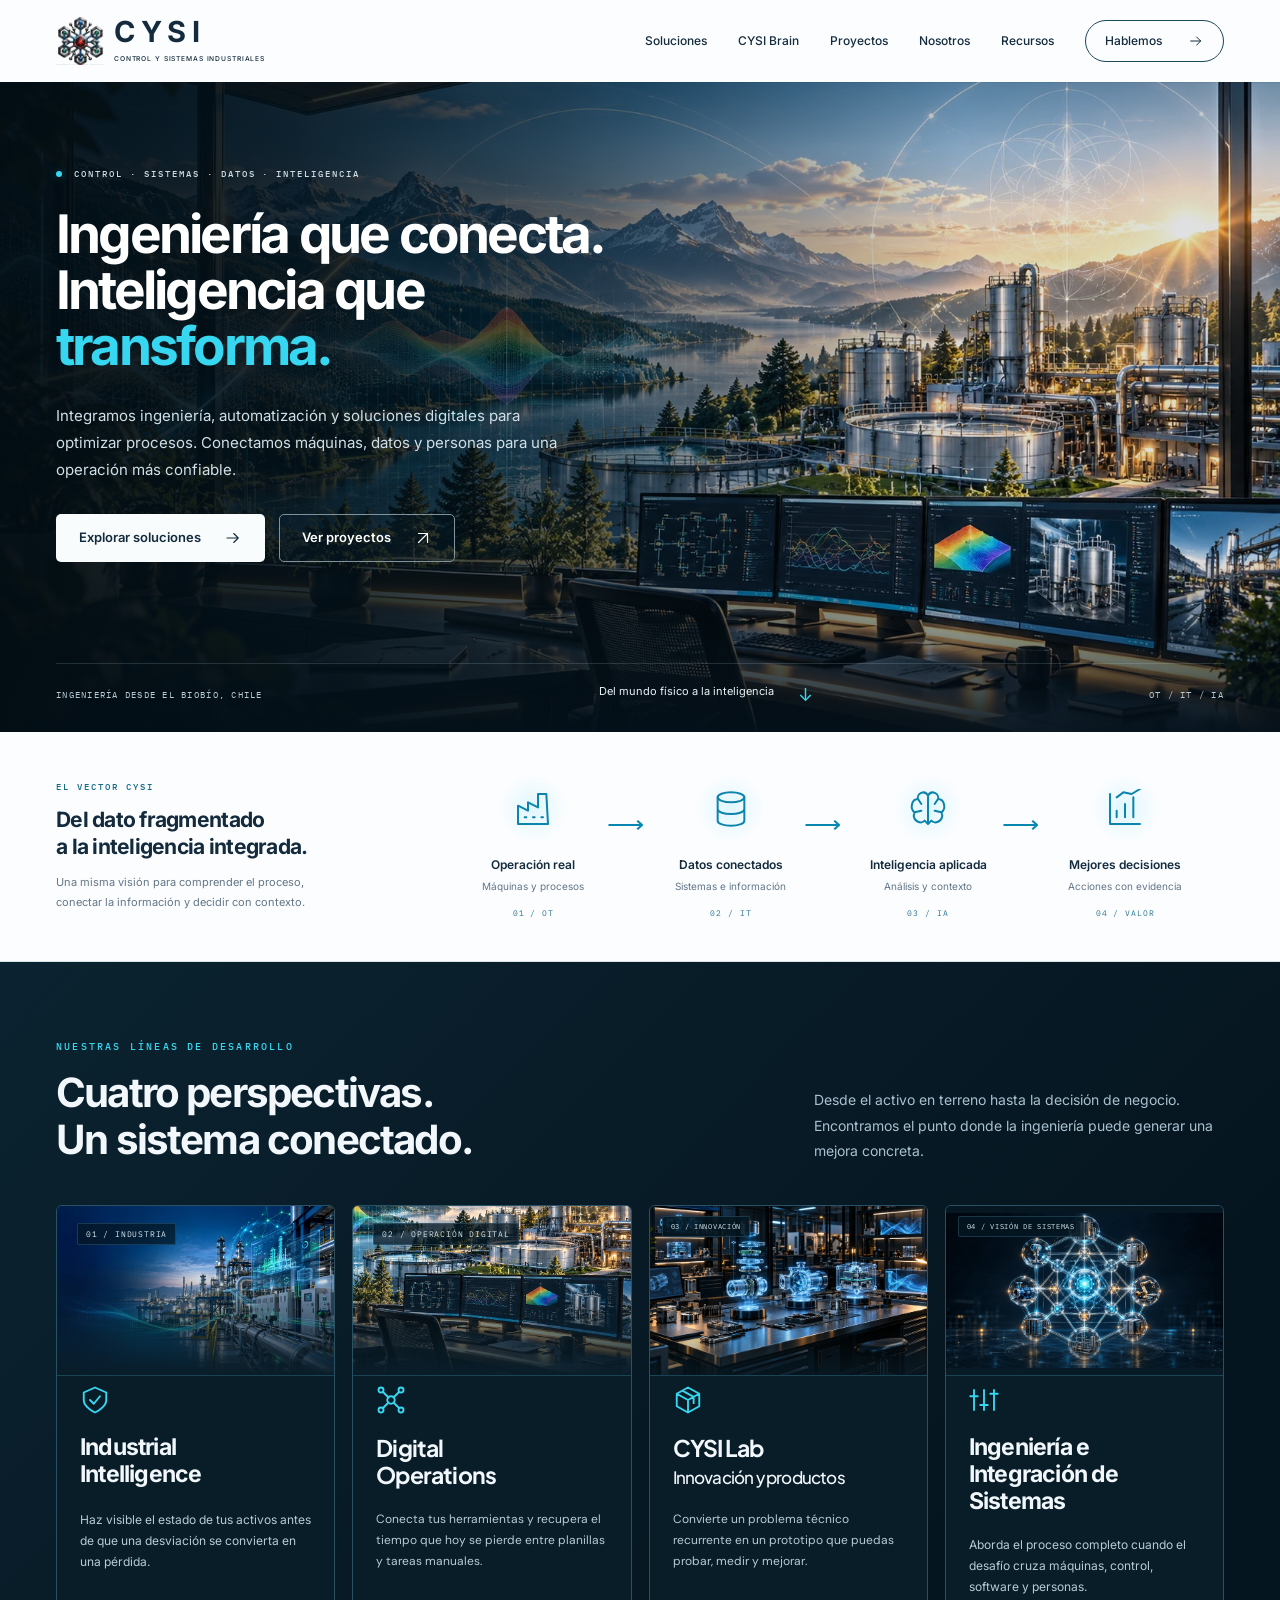
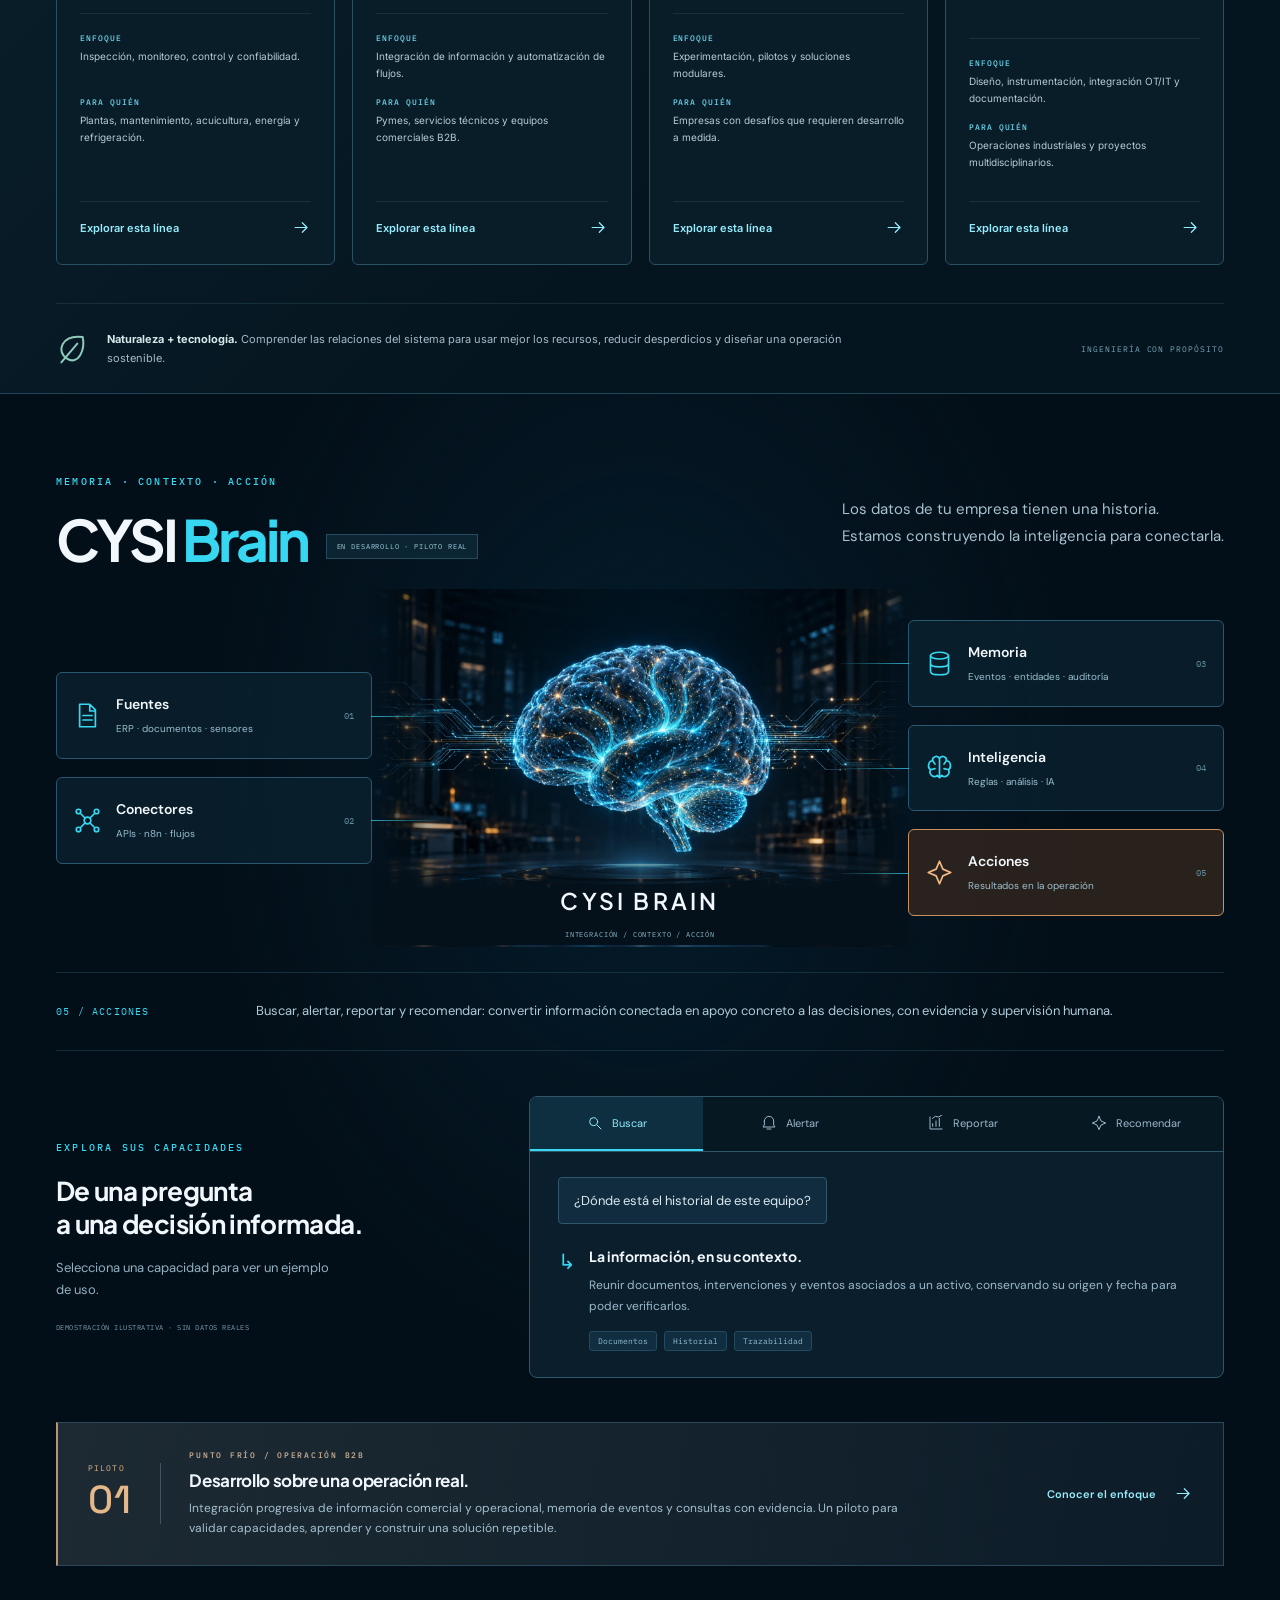
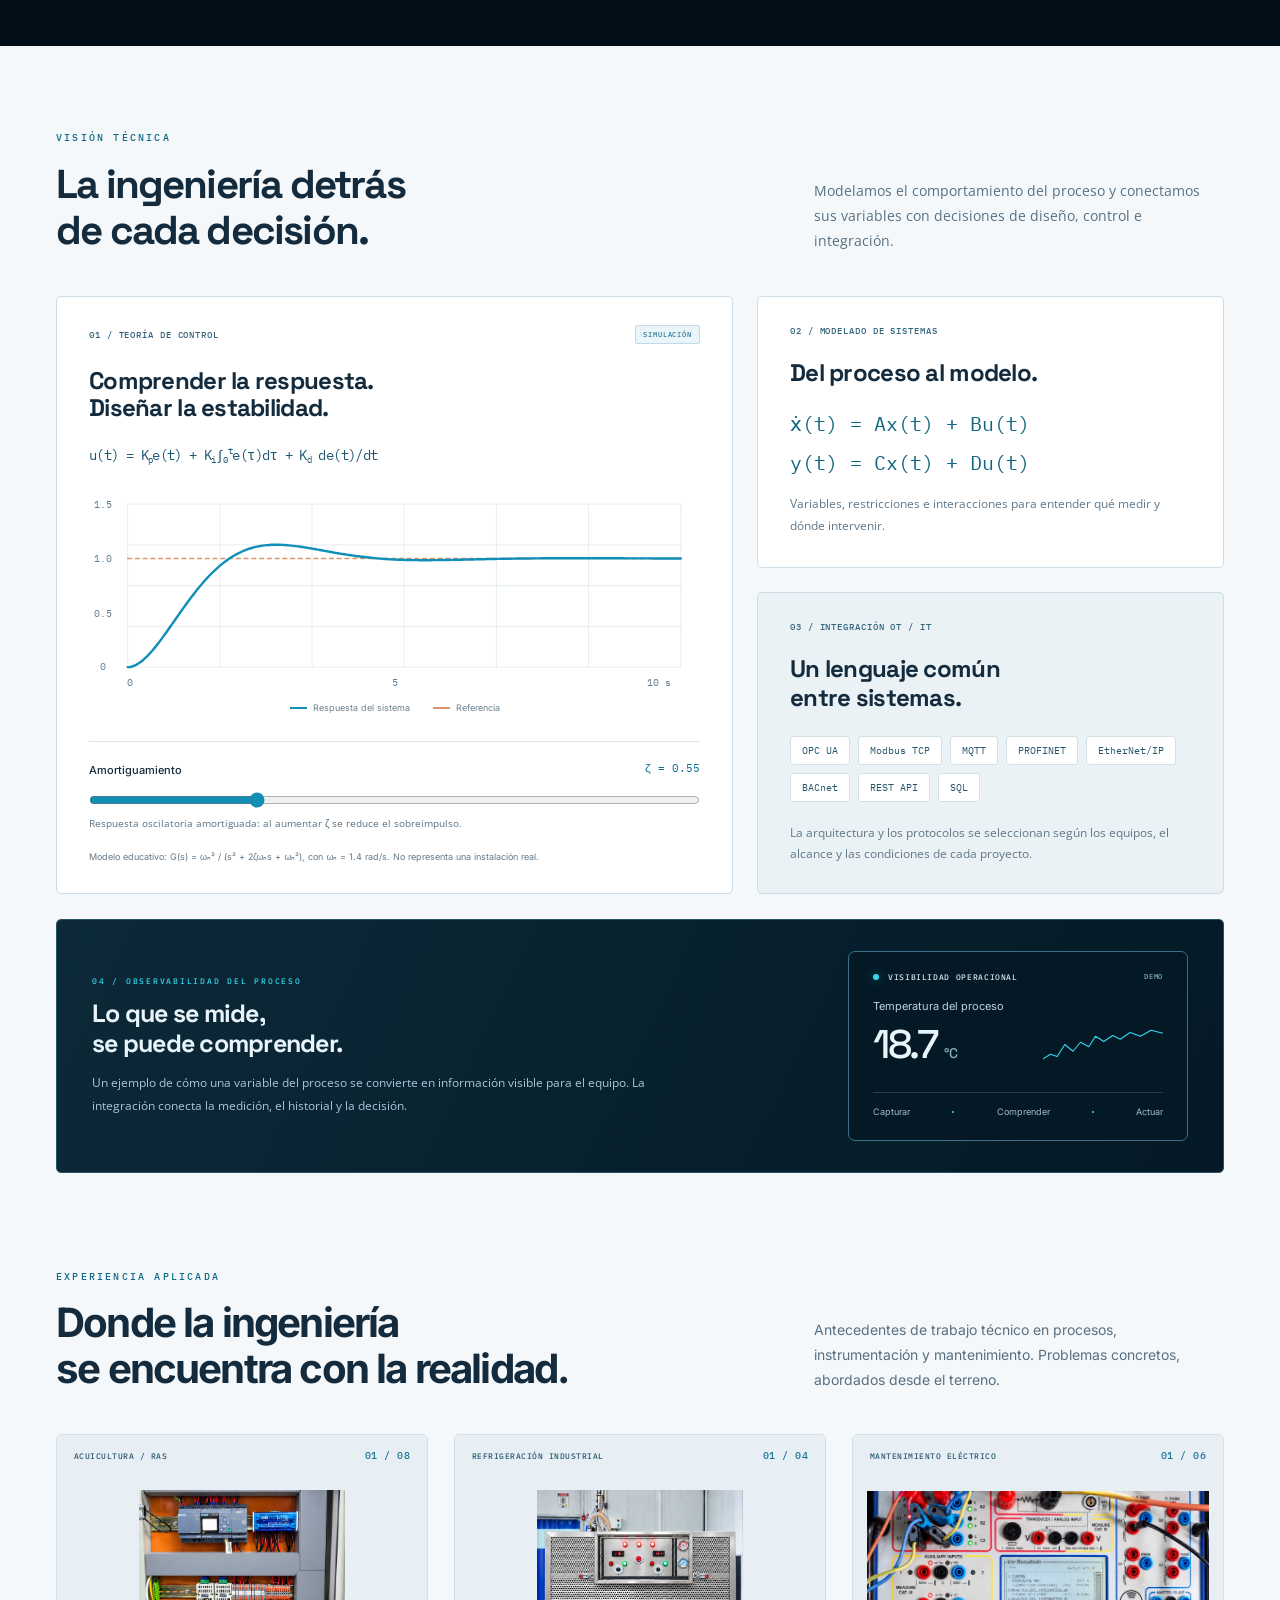
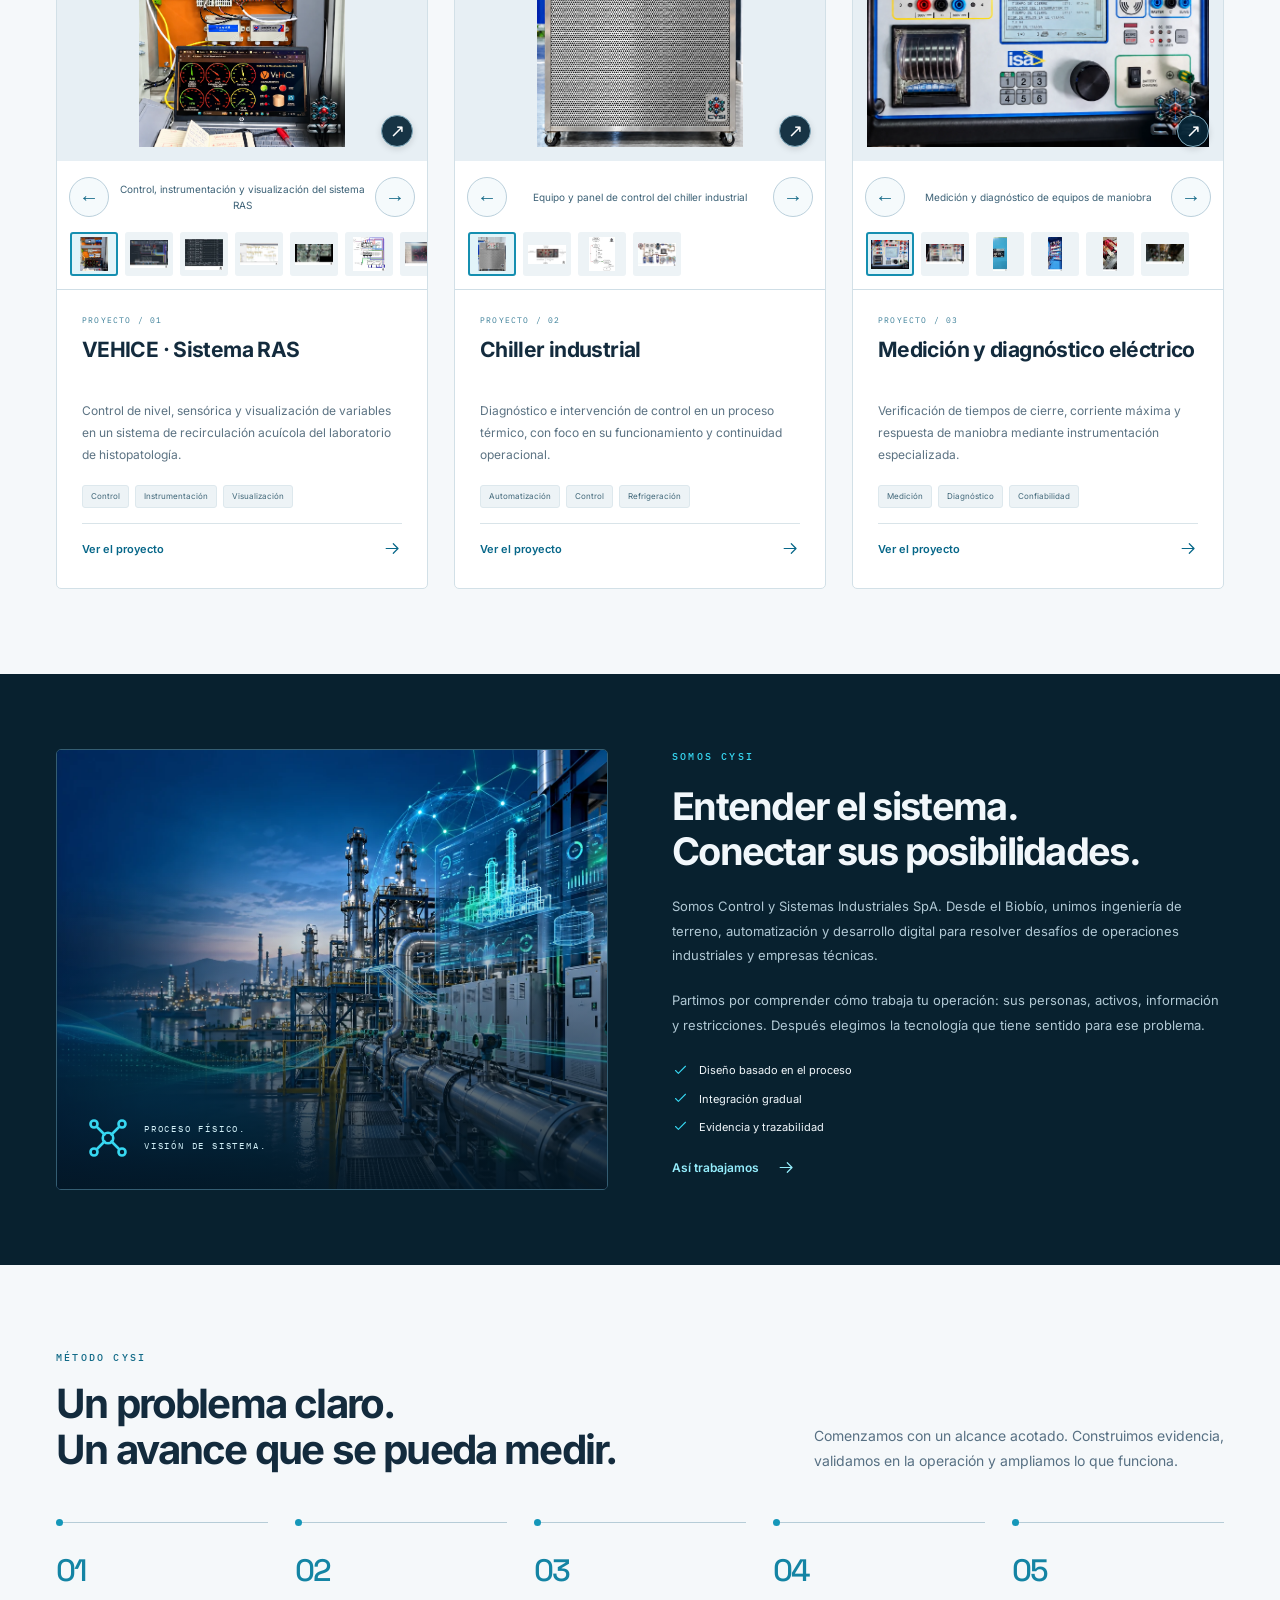
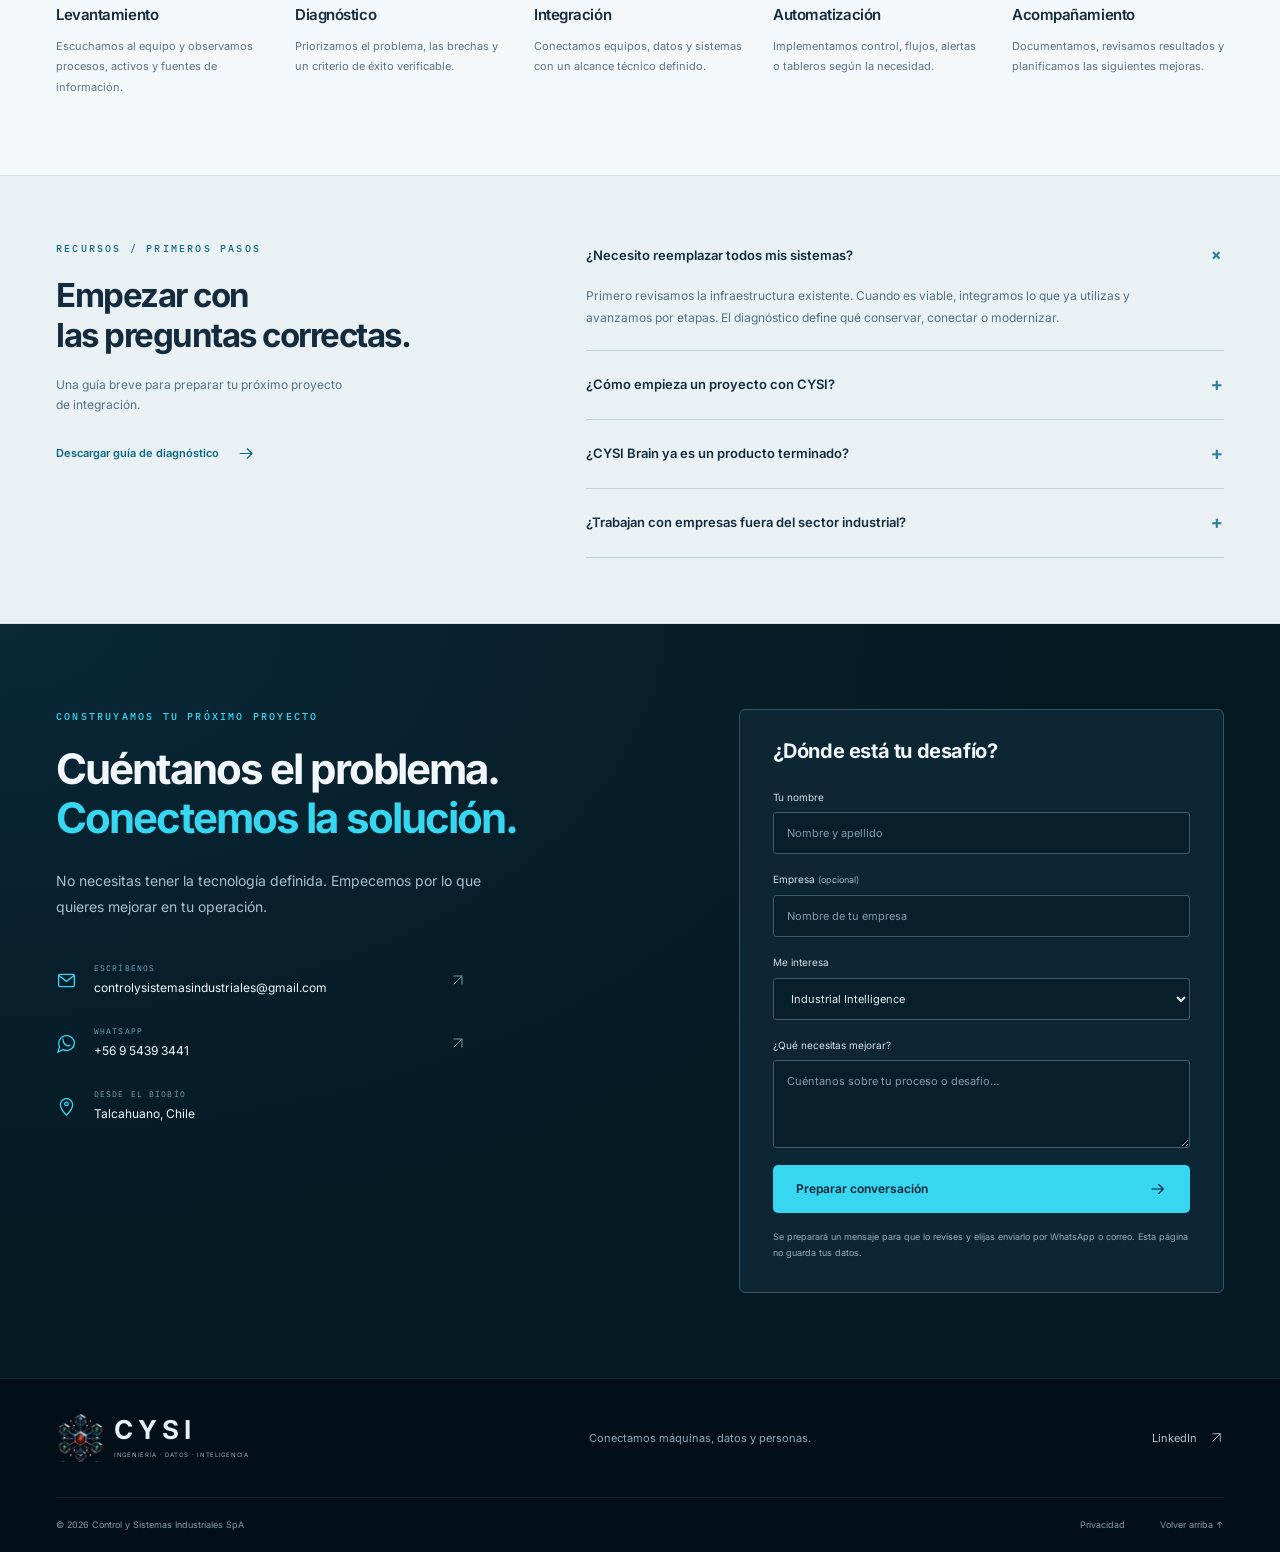
==== commit 50d137d9: "update 11 Carga de nuevas imagenes  y banner principal sin pop-up" ====
--- a/index.html
+++ b/index.html
@@ -13,7 +13,7 @@
   <link rel="icon" href="favicon.png" type="image/png">
   <link rel="preload" href="hero-cysi.webp" as="image" fetchpriority="high">
   <link rel="stylesheet" href="fonts.css">
-  <link rel="stylesheet" href="styles.css">
+  <link rel="stylesheet" href="styles.css?v=11">
 </head>
 <body>
 <a class="skip-link" href="#contenido">Saltar al contenido</a>
@@ -56,11 +56,6 @@
     <p class="hero-description">Integramos ingeniería, automatización y soluciones digitales para optimizar procesos. Conectamos máquinas, datos y personas para una operación más confiable.</p>
     <div class="hero-actions"><a href="#soluciones" class="button button-white">Explorar soluciones <svg><use href="#i-arrow"/></svg></a><a href="#proyectos" class="button button-outline">Ver proyectos <svg><use href="#i-north"/></svg></a></div>
    </div>
-   <div class="telemetry" aria-label="Ejemplo ilustrativo de monitoreo">
-    <div class="telemetry-header"><span class="status-dot"></span> VISIBILIDAD OPERACIONAL <span>DEMO</span></div>
-    <div class="telemetry-value"><span>Temperatura del proceso</span><strong>18.7 <small>°C</small></strong><svg viewBox="0 0 160 50" aria-hidden="true"><path d="M0 42 10 36 19 39 29 23 40 32 50 20 61 26 70 12 81 19 93 11 103 16 116 7 130 12 144 4 160 8"/></svg></div>
-    <div class="telemetry-bottom"><span>Capturar</span><i></i><span>Comprender</span><i></i><span>Actuar</span></div>
-   </div>
    <div class="hero-bottom"><span>INGENIERÍA DESDE EL BIOBÍO, CHILE</span><a href="#conexion">Del mundo físico a la inteligencia <span>↓</span></a><span>OT / IT / IA</span></div>
   </div>
  </section>
@@ -78,8 +73,8 @@
    <div class="solution-grid">
     <article class="solution-card"><div class="solution-photo industrial-photo"><span>01 / INDUSTRIA</span></div><div class="solution-content"><svg class="solution-icon"><use href="#i-shield"/></svg><h3>Industrial <br>Intelligence</h3><p>Haz visible el estado de tus activos antes de que una desviación se convierta en una pérdida.</p><dl><dt>ENFOQUE</dt><dd>Inspección, monitoreo, control y confiabilidad.</dd><dt>PARA QUIÉN</dt><dd>Plantas, mantenimiento, acuicultura, energía y refrigeración.</dd></dl><button class="text-action" data-detail="industrial">Explorar esta línea <svg><use href="#i-arrow"/></svg></button></div></article>
     <article class="solution-card digital"><div class="solution-photo digital-photo"><span>02 / OPERACIÓN DIGITAL</span></div><div class="solution-content"><svg class="solution-icon"><use href="#i-network"/></svg><h3>Digital <br>Operations</h3><p>Conecta tus herramientas y recupera el tiempo que hoy se pierde entre planillas y tareas manuales.</p><dl><dt>ENFOQUE</dt><dd>Integración de información y automatización de flujos.</dd><dt>PARA QUIÉN</dt><dd>Pymes, servicios técnicos y equipos comerciales B2B.</dd></dl><button class="text-action" data-detail="digital">Explorar esta línea <svg><use href="#i-arrow"/></svg></button></div></article>
-    <article class="solution-card lab"><div class="solution-photo lab-photo"><span>03 / INNOVACIÓN</span><svg><use href="#i-cube"/></svg></div><div class="solution-content"><svg class="solution-icon"><use href="#i-cube"/></svg><h3>CYSI Lab<br><span>Innovación y productos</span></h3><p>Convierte un problema técnico recurrente en un prototipo que puedas probar, medir y mejorar.</p><dl><dt>ENFOQUE</dt><dd>Experimentación, pilotos y soluciones modulares.</dd><dt>PARA QUIÉN</dt><dd>Empresas con desafíos que requieren desarrollo a medida.</dd></dl><button class="text-action" data-detail="lab">Explorar esta línea <svg><use href="#i-arrow"/></svg></button></div></article>
-    <article class="solution-card"><div class="solution-photo integration-photo"><span>04 / VISIÓN DE SISTEMAS</span></div><div class="solution-content"><svg class="solution-icon"><use href="#i-sliders"/></svg><h3>Ingeniería e <br>Integración de Sistemas</h3><p>Aborda el proceso completo cuando el desafío cruza máquinas, control, software y personas.</p><dl><dt>ENFOQUE</dt><dd>Diseño, instrumentación, integración OT/IT y documentación.</dd><dt>PARA QUIÉN</dt><dd>Operaciones industriales y proyectos multidisciplinarios.</dd></dl><button class="text-action" data-detail="integration">Explorar esta línea <svg><use href="#i-arrow"/></svg></button></div></article>
+    <article class="solution-card lab"><div class="solution-photo lab-photo concept-photo"><img class="solution-concept" src="cysi-lab-holografico.webp" width="1672" height="941" alt="Laboratorio conceptual de prototipado con estantes de prueba y hologramas industriales en 3D" loading="lazy"><span>03 / INNOVACIÓN</span></div><div class="solution-content"><svg class="solution-icon"><use href="#i-cube"/></svg><h3>CYSI Lab<br><span>Innovación y productos</span></h3><p>Convierte un problema técnico recurrente en un prototipo que puedas probar, medir y mejorar.</p><dl><dt>ENFOQUE</dt><dd>Experimentación, pilotos y soluciones modulares.</dd><dt>PARA QUIÉN</dt><dd>Empresas con desafíos que requieren desarrollo a medida.</dd></dl><button class="text-action" data-detail="lab">Explorar esta línea <svg><use href="#i-arrow"/></svg></button></div></article>
+    <article class="solution-card"><div class="solution-photo integration-photo concept-photo"><img class="solution-concept" src="cysi-integracion-metatron.webp" width="1672" height="941" alt="Red geométrica tridimensional inspirada en el cubo de Metatrón que conecta sistemas industriales" loading="lazy"><span>04 / VISIÓN DE SISTEMAS</span></div><div class="solution-content"><svg class="solution-icon"><use href="#i-sliders"/></svg><h3>Ingeniería e <br>Integración de Sistemas</h3><p>Aborda el proceso completo cuando el desafío cruza máquinas, control, software y personas.</p><dl><dt>ENFOQUE</dt><dd>Diseño, instrumentación, integración OT/IT y documentación.</dd><dt>PARA QUIÉN</dt><dd>Operaciones industriales y proyectos multidisciplinarios.</dd></dl><button class="text-action" data-detail="integration">Explorar esta línea <svg><use href="#i-arrow"/></svg></button></div></article>
    </div>
    <div class="solutions-note"><svg><use href="#i-leaf"/></svg><p><strong>Naturaleza + tecnología.</strong> Comprender las relaciones del sistema para usar mejor los recursos, reducir desperdicios y diseñar una operación sostenible.</p><span>INGENIERÍA CON PROPÓSITO</span></div>
   </div>
@@ -109,6 +104,14 @@
     <article class="control-panel"><div class="panel-header"><span>01 / TEORÍA DE CONTROL</span><span class="plot-badge">SIMULACIÓN</span></div><h3>Comprender la respuesta.<br>Diseñar la estabilidad.</h3><p class="equation">u(t) = K<sub>p</sub>e(t) + K<sub>i</sub>∫<sub>0</sub><sup>t</sup>e(τ)dτ + K<sub>d</sub> de(t)/dt</p><div class="plot-wrap"><svg id="response-plot" viewBox="0 0 640 220" role="img" aria-labelledby="plot-title plot-description"><title id="plot-title">Respuesta de un sistema de segundo orden</title><desc id="plot-description">Simulación de respuesta al escalón. Ajusta el amortiguamiento para comparar oscilación y tiempo de respuesta.</desc><g class="plot-grid"><path d="M45 30H615M45 72H615M45 114H615M45 156H615M45 198H615M45 30V198M140 30V198M235 30V198M330 30V198M425 30V198M520 30V198M615 30V198"/></g><path class="reference-line" d="M45 86H615"/><path id="response-curve" class="response-curve" d="M45 198C90 198 90 50 160 60S240 108 300 91 430 86 615 86"/><g class="plot-labels"><text x="10" y="34">1.5</text><text x="10" y="90">1.0</text><text x="10" y="146">0.5</text><text x="16" y="201">0</text><text x="44" y="217">0</text><text x="317" y="217">5</text><text x="580" y="217">10 s</text></g></svg></div><div class="plot-legend"><span>Respuesta del sistema</span><span>Referencia</span></div><div class="plot-control"><label for="damping">Amortiguamiento <span>ζ = <output for="damping" id="damping-value">0.55</output></span></label><input id="damping" type="range" min="0.2" max="1.5" step="0.05" value="0.55"><p id="damping-description" aria-live="polite">Respuesta oscilatoria amortiguada.</p></div><small class="simulation-note">Modelo educativo: G(s) = ωₙ² / (s² + 2ζωₙs + ωₙ²), con ωₙ = 1.4 rad/s. No representa una instalación real.</small></article>
     <div class="engineering-stack"><article class="model-panel"><p class="panel-header">02 / MODELADO DE SISTEMAS</p><h3>Del proceso al modelo.</h3><div class="model-equations"><span>ẋ(t) = Ax(t) + Bu(t)</span><span>y(t) = Cx(t) + Du(t)</span></div><p>Variables, restricciones e interacciones para entender qué medir y dónde intervenir.</p></article><article class="protocol-panel"><p class="panel-header">03 / INTEGRACIÓN OT / IT</p><h3>Un lenguaje común<br>entre sistemas.</h3><div class="protocols"><span>OPC UA</span><span>Modbus TCP</span><span>MQTT</span><span>PROFINET</span><span>EtherNet/IP</span><span>BACnet</span><span>REST API</span><span>SQL</span></div><p>La arquitectura y los protocolos se seleccionan según los equipos, el alcance y las condiciones de cada proyecto.</p></article></div>
    </div>
+   <aside class="operational-visibility" aria-labelledby="visibility-title">
+    <div class="visibility-copy"><p class="eyebrow">04 / OBSERVABILIDAD DEL PROCESO</p><h3 id="visibility-title">Lo que se mide,<br>se puede comprender.</h3><p>Un ejemplo de cómo una variable del proceso se convierte en información visible para el equipo. La integración conecta la medición, el historial y la decisión.</p></div>
+    <div class="telemetry" aria-label="Ejemplo ilustrativo de monitoreo">
+    <div class="telemetry-header"><span class="status-dot"></span> VISIBILIDAD OPERACIONAL <span>DEMO</span></div>
+    <div class="telemetry-value"><span>Temperatura del proceso</span><strong>18.7 <small>°C</small></strong><svg viewBox="0 0 160 50" aria-hidden="true"><path d="M0 42 10 36 19 39 29 23 40 32 50 20 61 26 70 12 81 19 93 11 103 16 116 7 130 12 144 4 160 8"/></svg></div>
+    <div class="telemetry-bottom"><span>Capturar</span><i></i><span>Comprender</span><i></i><span>Actuar</span></div>
+   </div>
+   </aside>
   </div>
  </section>
 
@@ -132,6 +135,7 @@
 </main>
 <footer class="footer"><div class="container footer-top"><a class="brand footer-brand" href="#inicio"><span class="brand-mark"><img src="logo-cysi.webp" width="1294" height="1187" alt=""></span><span>CYSI<small>INGENIERÍA · DATOS · INTELIGENCIA</small></span></a><p>Conectamos máquinas, datos y personas.</p><a href="https://www.linkedin.com/company/144910906/" target="_blank" rel="noopener noreferrer">LinkedIn <svg><use href="#i-north"/></svg></a></div><div class="container footer-bottom"><span>© <span id="year">2026</span> Control y Sistemas Industriales SpA</span><button data-detail="privacy">Privacidad</button><a href="#inicio">Volver arriba ↑</a></div></footer>
 <dialog class="detail-dialog" id="detail-dialog" aria-labelledby="dialog-title"><button class="dialog-close" aria-label="Cerrar detalle">×</button><div id="dialog-content"></div></dialog>
-<script src="script.js" defer></script>
+<script src="galerias.js?v=11" defer></script>
+<script src="script.js?v=11" defer></script>
 </body>
 </html>
--- a/styles.css
+++ b/styles.css
@@ -1,25 +1,77 @@
-:root{--navy:#061722;--navy-deep:#041019;--navy-mid:#0c2433;--cyan:#37d7f1;--cyan-light:#95edfc;--blue:#087ba0;--ink:#132b3d;--muted:#577083;--paper:#f5f8fa;--line:#d9e4e9;--body:'Inter',sans-serif;--technical:'Space Grotesk',sans-serif;--mono:'IBM Plex Mono',monospace;--saas-title:'Plus Jakarta Sans',sans-serif;--saas-body:'DM Sans',sans-serif}
-*{box-sizing:border-box}html{scroll-behavior:smooth;scroll-padding-top:96px}body{margin:0;font-family:var(--body);font-size:15px;line-height:1.65;color:var(--ink);background:var(--paper);-webkit-font-smoothing:antialiased}body.menu-open,body.modal-open{overflow:hidden}button,input,select,textarea{font:inherit}button,a,input,select,textarea{-webkit-tap-highlight-color:transparent}button{cursor:pointer}a{color:inherit;text-decoration:none}button{color:inherit}img{display:block;max-width:100%}svg{width:24px;height:24px;fill:none;stroke:currentColor;stroke-width:1.5;stroke-linecap:round;stroke-linejoin:round;flex-shrink:0}h1,h2,h3,h4,p{margin:0}h1,h2,h3,h4{line-height:1.15}h1,h2{font-weight:700;letter-spacing:-.045em}h2{font-size:clamp(32px,3.15vw,48px)}h3{letter-spacing:-.03em}button:focus-visible,a:focus-visible,input:focus-visible,select:focus-visible,textarea:focus-visible,summary:focus-visible,[tabindex]:focus-visible{outline:3px solid #139aba;outline-offset:5px}::selection{background:#7adeef;color:#052132}[hidden]{display:none!important}.icon-library{position:absolute;width:0;height:0;overflow:hidden}.container{width:min(1380px,calc(100% - 112px));margin-inline:auto}.skip-link{position:fixed;left:16px;top:-80px;padding:14px;background:white;z-index:1000}.skip-link:focus{top:10px}.eyebrow{font:500 10px/1.6 var(--mono);letter-spacing:.22em;color:var(--cyan);margin-bottom:19px}.eyebrow.dark{color:#136b88}.dark-section{background:var(--navy);color:#f1f7fb}.light-section{background:var(--paper)}.button{min-height:48px;display:inline-flex;align-items:center;justify-content:center;gap:23px;border:1px solid transparent;border-radius:5px;padding:13px 22px;font-size:13px;line-height:1.3;font-weight:600;transition:background .2s,transform .2s,box-shadow .2s}.button svg{width:18px;height:18px}.button:hover{transform:translateY(-2px)}.button-white{background:#f9fcfd;color:var(--ink)}.button-white:hover{background:var(--cyan-light)}.button-outline{border-color:#80929d;color:white;background:#08213244}.button-outline:hover{background:#ffffff12;border-color:var(--cyan)}.button-cyan{background:var(--cyan);color:#052234}.button-cyan:hover{background:#94eaf6}.text-action{background:transparent;border:0;padding:12px 0;display:inline-flex;gap:18px;align-items:center;font-size:12px;font-weight:600;color:var(--cyan-light);text-align:left}.text-action svg{width:19px;height:19px;transition:transform .2s}.text-action:hover svg{transform:translateX(4px)}.dark-text{color:#076789}.status-dot{display:inline-block;width:6px;height:6px;border-radius:50%;background:var(--cyan);box-shadow:0 0 10px #37d7f166}.section-heading{display:flex;justify-content:space-between;align-items:flex-end;gap:60px;margin-bottom:42px}.section-heading>p{max-width:410px;font-size:14px;line-height:1.8;color:var(--muted)}.dark-section .section-heading>p{color:#a9c1cf}.section-heading .eyebrow{margin-bottom:15px}
-/* Corporate: Inter for editorial hierarchy and body. */
-.header{position:sticky;top:0;z-index:50;background:#fcfdfe;box-shadow:0 1px 0 #132b3d14}.nav-shell{min-height:82px;display:flex;align-items:center;justify-content:space-between;gap:28px}.brand{display:flex;align-items:center;gap:10px;flex-shrink:0}.brand>span:last-child{font-weight:700;letter-spacing:.19em;font-size:29px;line-height:1.05}.brand small{font:500 6.7px/1.6 var(--body);letter-spacing:.13em;display:block;margin-top:7px}.brand-mark{width:48px;height:48px;overflow:hidden;display:block;position:relative}.brand-mark img{position:absolute;width:77px;max-width:none;height:auto;left:-14px;top:-1px}.header nav{display:flex;align-items:center;gap:31px}.header nav>a{font-size:12px;font-weight:500;white-space:nowrap}.header nav>a:hover{color:#00799f}.header .nav-contact{border:1px solid #1e485c;display:flex;align-items:center;gap:26px;border-radius:24px;padding:10px 19px}.nav-contact svg{width:16px;height:16px}.menu-toggle{display:none}
-.hero{position:relative;background:var(--navy-deep);color:white;isolation:isolate}.hero-background{position:absolute;inset:0;width:100%;height:100%;object-fit:cover;object-position:60% 58%;z-index:-3}.hero-shade{position:absolute;inset:0;z-index:-2;background:linear-gradient(90deg,rgba(2,13,20,.96) 0%,rgba(3,16,24,.88) 23%,rgba(3,16,24,.65) 43%,rgba(2,12,19,.12) 75%),linear-gradient(0deg,#04111bef,transparent 26%,transparent 90%,#07192533)}.hero-inner{position:relative;min-height:650px;padding-top:85px;padding-bottom:102px}.hero-copy{max-width:630px}.hero .eyebrow{color:#cadce5;display:flex;align-items:center;gap:12px;margin-bottom:25px;font-size:9px}.hero h1{font-size:clamp(42px,4.15vw,64px);line-height:1.055;letter-spacing:-.052em;font-weight:700}.hero h1>span{color:var(--cyan)}.hero-description{font-size:15px;line-height:1.8;color:#d0dfe7;max-width:520px;margin-top:27px}.hero-actions{display:flex;gap:14px;margin-top:31px}.hero-bottom{position:absolute;bottom:27px;left:0;right:0;display:flex;justify-content:space-between;align-items:center;border-top:1px solid #c1dfeb29;padding-top:20px;font:400 9px var(--mono);letter-spacing:.14em;color:#b6cbd6}.hero-bottom a{display:flex;gap:24px;font:400 11px var(--body);letter-spacing:0;color:#e9f4f9}.hero-bottom a span{font-size:18px;color:var(--cyan)}.telemetry{position:absolute;right:0;bottom:126px;width:264px;background:#041925d9;border:1px solid #98e4f15c;backdrop-filter:blur(10px);padding:16px 19px;border-radius:7px;box-shadow:0 12px 42px #0004}.telemetry-header{font:500 7px var(--mono);letter-spacing:.08em;display:flex;gap:8px;align-items:center;color:#d7e9ef}.telemetry-header>span:last-child{color:#83b5c7;font-size:7px;margin-left:auto}.telemetry-value{margin:17px 0 15px;position:relative}.telemetry-value>span{font-size:10px;color:#adcad6;display:block}.telemetry-value strong{font:500 34px/1.6 var(--technical);letter-spacing:-.06em}.telemetry-value strong small{font-size:14px;color:#86aebb;letter-spacing:0}.telemetry-value svg{position:absolute;right:0;bottom:10px;width:105px;height:42px;stroke:var(--cyan);stroke-width:1.4}.telemetry-bottom{border-top:1px solid #a1dcf030;padding-top:12px;display:flex;justify-content:space-between;align-items:center;font-size:8px;color:#9ebdcd}.telemetry-bottom i{height:2px;width:2px;border-radius:50%;background:var(--cyan)}
-.connection{padding:43px 0;background:#fcfdff;border-bottom:1px solid var(--line)}.connection-grid{display:grid;grid-template-columns:1fr 2.4fr;gap:50px;align-items:center}.connection-intro h2{font-size:21px;line-height:1.3;letter-spacing:-.035em}.connection-intro .eyebrow{margin-bottom:11px;font-size:9px}.connection-intro>p:last-child{font-size:11px;color:#627687;line-height:1.8;margin-top:13px;max-width:280px}.flow{list-style:none;padding:0;margin:0;display:grid;grid-template-columns:repeat(4,1fr)}.flow li{text-align:center;position:relative;padding:0 9px}.flow li:not(:last-child):after{content:'⟶';position:absolute;right:-12px;top:28px;font-size:26px;font-weight:300;color:#0788b0}.flow-icon{display:grid;place-items:center;width:67px;height:67px;margin:0 auto 13px;color:#0c84ab;background:radial-gradient(ellipse,#e0f7fd,transparent 73%)}.flow-icon svg{width:40px;height:40px;stroke-width:1.2}.flow b{font-size:12px;font-weight:600;display:block}.flow small{font-size:10px;color:#627687;display:block;margin-top:3px}.flow-code{display:block;font:400 8px var(--mono);letter-spacing:.12em;color:#29748e;margin-top:14px}
-.solutions{padding:77px 0 0;background:linear-gradient(135deg,#0b2330,#05151f 66%)}.solution-grid{display:grid;grid-template-columns:repeat(4,minmax(0,1fr));gap:17px}.solution-card{border:1px solid #285164;background:#091d29;border-radius:6px;overflow:hidden;display:flex;flex-direction:column;transition:border-color .25s,transform .25s}.solution-card:hover{border-color:#54b5cc;transform:translateY(-4px)}.solution-photo{height:146px;position:relative;background-size:cover;background-position:center;border-bottom:1px solid #1a4354;overflow:hidden}.solution-photo:after{content:'';position:absolute;inset:0;background:linear-gradient(0deg,#091d29,transparent 65%)}.solution-photo>span{position:absolute;left:20px;top:17px;z-index:1;font:400 8px var(--mono);letter-spacing:.1em;background:#051724bd;color:#d8e8ee;padding:5px 8px;border:1px solid #6ca9c53a;border-radius:2px}.industrial-photo{background-image:url('portada-presentacion.webp');background-position:80% 51%}.digital-photo{background-image:url('hero-cysi.webp');background-size:190%;background-position:85% 93%}.integration-photo{background-image:url('portada-presentacion.webp');background-size:160%;background-position:95% 87%}.lab-photo{background-color:#0a2430;background-image:linear-gradient(#82deee0a 1px,transparent 1px),linear-gradient(90deg,#82deee0a 1px,transparent 1px),radial-gradient(ellipse at center,#1d658b50,transparent);background-size:22px 22px,22px 22px,100% 100%}.lab-photo>svg{width:99px;height:99px;position:absolute;right:38px;top:40px;color:#64ddf4;stroke-width:.6;transform:rotate(-10deg);filter:drop-shadow(0 0 16px #31caff55)}.solution-content{padding:4px 23px 15px;display:flex;flex-direction:column;flex:1}.solution-icon{width:30px;height:30px;color:var(--cyan);margin:5px 0 19px}.solution-card h3{font-size:23px;line-height:1.18;letter-spacing:-.035em;min-height:56px}.solution-card h3 span{font-size:17px;font-weight:500}.solution-card p{font-size:12px;line-height:1.75;color:#b6cbd5;margin-top:19px;min-height:85px}.solution-card dl{margin:19px 0 15px;border-top:1px solid #52758a35;padding-top:19px}.solution-card dt{font:500 8px var(--mono);letter-spacing:.12em;color:#6bd9ef;margin-bottom:5px}.solution-card dd{font-size:10px;line-height:1.65;color:#b6c9d3;margin:0 0 14px;min-height:35px}.solution-card .text-action{margin-top:auto;border-top:1px solid #52758a35;padding-top:16px;justify-content:space-between;font-size:11px}.digital h3,.lab h3{font-family:var(--saas-title)}.digital p,.lab p{font-family:var(--saas-body)}.solutions-note{display:flex;gap:19px;align-items:center;border-top:1px solid #46697c44;margin-top:38px;padding:26px 0}.solutions-note>svg{width:32px;height:32px;color:#90caba}.solutions-note p{max-width:790px;color:#a4bac6;font-size:11px}.solutions-note strong{color:#d4e9e9}.solutions-note>span{margin-left:auto;font:400 8px var(--mono);letter-spacing:.12em;color:#79a7b9;white-space:nowrap}
-/* SaaS: Plus Jakarta Sans + DM Sans, inside Brain and product content. */
-.brain{padding:80px 0;background:radial-gradient(ellipse at 50% 30%,#07365355,transparent 48%),#030f18;border-top:1px solid #204659}.brain h2,.brain h3,.brain h4{font-family:var(--saas-title)}.brain p,.brain button{font-family:var(--saas-body)}.brain .eyebrow{font-family:var(--mono)}.brain-heading{align-items:center;margin-bottom:16px}.brain h2{font-size:57px;letter-spacing:-.055em;line-height:1.2}.brain h2>span:first-child{color:var(--cyan)}.development-badge{font:400 7px var(--mono);letter-spacing:.12em;border:1px solid #264b61;background:#0b2533;color:#a3d0df;display:inline-block;vertical-align:middle;padding:7px 10px;margin-left:18px}.brain-heading>p{font-size:15px;max-width:390px}.brain-architecture{display:grid;grid-template-columns:1fr 1.7fr 1fr;align-items:center;gap:0;min-height:340px;position:relative}.brain-side{display:flex;flex-direction:column;gap:18px;z-index:2}.architecture-node{position:relative;padding:20px 17px;display:flex;align-items:center;gap:15px;text-align:left;background:#0a2331bb;border:1px solid #285870;border-radius:6px;min-height:85px;transition:background .2s,border-color .2s}.architecture-node:after{content:'';width:68px;height:1px;background:linear-gradient(90deg,#37d7f1bb,#37d7f111);position:absolute;left:100%;top:50%}.brain-side:last-child .architecture-node:after{left:auto;right:100%;transform:rotate(180deg)}.architecture-node:hover,.architecture-node[aria-pressed=true]{background:#0e354a;border-color:#5bcfe7}.architecture-node>svg{color:var(--cyan);width:27px;height:27px}.architecture-node b{display:block;font-size:14px;font-weight:600}.architecture-node small{display:block;color:#98bdcd;font-size:10px;margin-top:5px}.node-index{font:400 9px var(--mono);color:#60899c;margin-left:auto}.action-node{border-color:#9a693e;background:#35221770}.action-node>svg{color:#f3b982}.action-node[aria-pressed=true]{border-color:#ca905e;background:#3b291fb0}.brain-center{position:relative;isolation:isolate}.brain-center img{width:100%;height:auto;object-fit:contain;mix-blend-mode:screen;mask-image:linear-gradient(90deg,transparent,black 15%,black 85%,transparent)}.brain-core-label{position:absolute;left:0;right:0;bottom:2px;text-align:center;background:linear-gradient(transparent,#04111b 42%);padding-top:33px}.brain-core-label>span{font-family:var(--saas-title);font-size:23px;letter-spacing:.14em;font-weight:600;display:block}.brain-core-label>small{font:400 7px var(--mono);letter-spacing:.12em;color:#8dbace}.architecture-description{border-block:1px solid #28506377;display:grid;grid-template-columns:170px 1fr;gap:30px;padding:19px 0;margin:25px 0 45px;align-items:center;min-height:79px}.architecture-description>span{font:400 10px var(--mono);letter-spacing:.12em;color:var(--cyan)}.architecture-description>p{color:#afcbd8;font-size:13px;line-height:1.75;max-width:940px}.brain-explorer{display:grid;grid-template-columns:1fr 1.7fr;gap:64px;align-items:center}.brain-explorer h3{font-size:26px;letter-spacing:-.025em;line-height:1.25}.brain-explorer-intro>p:not(.eyebrow){color:#93b1c1;font-size:13px;margin-top:17px;max-width:280px}.demo-label{font:400 7px/1.6 var(--mono);color:#7e9bad;display:block;margin-top:22px;letter-spacing:.07em}.demo-console{border:1px solid #30566b;border-radius:8px;background:#0a1e2c;overflow:hidden}.demo-tabs{display:flex;border-bottom:1px solid #30566b;background:#061923}.demo-tabs button{flex:1;background:none;border:0;color:#9bb7c9;display:flex;align-items:center;justify-content:center;gap:9px;padding:17px 10px;font-size:11px;border-bottom:2px solid transparent}.demo-tabs button svg{width:16px;height:16px}.demo-tabs button[aria-selected=true]{background:#0d2f40;color:var(--cyan-light);border-bottom-color:var(--cyan)}.demo-tabs button:hover{color:white}.demo-panel{padding:25px 28px;min-height:225px}.demo-question{padding:12px 15px;border:1px solid #30576c;background:#112c3e;color:#dbeaf1;display:inline-block;border-radius:4px;font-size:13px;max-width:100%}.demo-response{display:flex;gap:13px;margin-top:23px}.console-symbol{font:500 21px var(--mono);color:var(--cyan)}.demo-response h4{font-size:14px;line-height:1.4}.demo-response p{font-size:12px;line-height:1.75;color:#9cb9c9;margin-top:8px}.demo-sources{display:flex;gap:7px;flex-wrap:wrap;margin-top:14px}.demo-sources>span{font:400 8px var(--mono);color:#93bdcf;background:#102e40;border:1px solid #22495d;padding:4px 8px;border-radius:3px}.pilot{display:flex;align-items:center;gap:28px;margin-top:44px;padding:26px 30px;border:1px solid #2c485d;border-left:2px solid #bb956e;background:linear-gradient(100deg,#1d2a33,#0c1c28)}.pilot-marker{font:400 8px var(--mono);letter-spacing:.14em;color:#e4b88a;border-right:1px solid #425362;padding-right:28px}.pilot-marker b{font:400 39px var(--technical);display:block;margin-top:2px}.pilot>div{flex:1}.pilot .eyebrow{font-size:8px;margin-bottom:9px;color:#d3b699}.pilot h3{font-size:17px;letter-spacing:-.02em}.pilot p:last-child{font-size:12px;color:#a3bfce;margin-top:9px;max-width:730px}.pilot .text-action{font-size:11px;white-space:nowrap}
-/* Technical: Space Grotesk + Open Sans; detail and equations in IBM Plex Mono. */
-.engineering{padding:84px 0}.engineering h2,.engineering h3{font-family:var(--technical)}.engineering p:not(.eyebrow):not(.panel-header):not(.equation){font-family:'Open Sans',sans-serif}.engineering-grid{display:grid;grid-template-columns:1.45fr 1fr;gap:24px}.control-panel,.model-panel,.protocol-panel{border:1px solid #ccdde5;background:#fff;padding:28px 32px;border-radius:5px}.panel-header{display:flex;justify-content:space-between;align-items:center;font:500 9px var(--mono);letter-spacing:.1em;color:#35667e;margin-bottom:23px}.plot-badge{font-size:7px;background:#eaf5f9;border:1px solid #c1dae5;padding:4px 7px;border-radius:2px;color:#227695}.control-panel h3{font-size:24px}.equation{font:400 14px var(--mono);color:#1c5774;letter-spacing:-.045em;margin:23px 0 10px;white-space:nowrap}.equation sub,.equation sup{font-size:9px}.plot-wrap{margin:9px -5px 0}.plot-wrap svg{display:block;width:100%;height:auto;stroke-width:1.1}.plot-grid{stroke:#dae4eb;stroke-width:.7}.reference-line{stroke:#dd936c;stroke-dasharray:4 4;stroke-width:1.5}.response-curve{stroke:#118fb8;stroke-width:2.5}.plot-labels{stroke:none;fill:#627f91;font:10px var(--mono)}.plot-legend{display:flex;justify-content:center;gap:23px;margin-top:12px;font-size:9px;color:#6d8291}.plot-legend span:before{content:'';display:inline-block;vertical-align:middle;width:17px;height:2px;background:#118fb8;margin-right:6px}.plot-legend span:last-child:before{background:#dd936c}.plot-control{border-top:1px solid var(--line);padding-top:19px;margin-top:25px}.plot-control label{font-size:11px;display:flex;justify-content:space-between;font-weight:500}.plot-control label span{font:400 11px var(--mono);color:#076e93}.plot-control input{width:100%;accent-color:#128db4;margin:13px 0 4px;cursor:pointer}.plot-control p{color:#5a7283;font-size:10px;min-height:20px}.simulation-note{display:block;font-size:9px;color:#647a89;line-height:1.7;margin-top:14px}.engineering-stack{display:flex;flex-direction:column;gap:24px}.model-panel{flex:1}.engineering-stack h3{font-size:24px;line-height:1.2}.model-equations{margin:23px 0 17px;display:flex;flex-direction:column;gap:12px;font:400 20px var(--mono);color:#136582}.model-panel>p:last-child,.protocol-panel>p:last-child{color:#62798a;font-size:12px;line-height:1.8}.protocol-panel{background:#eaf2f6}.protocols{display:flex;gap:8px;flex-wrap:wrap;margin:23px 0 20px}.protocols span{padding:7px 11px;background:white;border:1px solid #d2e0e8;border-radius:3px;font:400 10px var(--mono);color:#28566d}
-.projects{padding:12px 0 85px}.project-grid{display:grid;grid-template-columns:repeat(3,minmax(0,1fr));gap:26px}.project-card{background:white;border:1px solid #d2e0e7;border-radius:5px;overflow:hidden;display:flex;flex-direction:column}.project-image{height:268px;width:100%;padding:19px;border:0;border-bottom:1px solid #d9e3e9;position:relative;overflow:hidden;background:#e4edf1}.project-image img{height:100%;width:100%;object-fit:contain;transition:transform .3s}.project-image:hover img{transform:scale(1.025)}.project-image-label{position:absolute;left:14px;top:15px;max-width:calc(100% - 25px);padding:6px 8px;font:400 7px var(--mono);letter-spacing:.09em;background:#0a2231ed;color:#d6eef6;border-radius:2px}.circle-arrow{position:absolute;right:15px;bottom:15px;display:grid;place-items:center;background:#092231;color:white;border:1px solid #698a9b;width:35px;height:35px;border-radius:50%}.circle-arrow svg{width:16px;height:16px}.project-info{padding:25px 25px 18px;display:flex;flex-direction:column;flex:1}.project-number{font:400 8px var(--mono);letter-spacing:.15em;color:#377c96}.project-info h3{font-size:21px;line-height:1.25;margin-top:12px;min-height:53px}.project-info>p{font-size:12px;color:#5c7383;margin-top:10px;line-height:1.8;flex:1}.tags{display:flex;gap:6px;flex-wrap:wrap;margin:20px 0 15px}.tags>span{font-size:8px;color:#406779;background:#edf3f6;border:1px solid #dde8ed;padding:4px 8px;border-radius:3px}.project-info .text-action{border-top:1px solid var(--line);justify-content:space-between;font-size:11px;padding-top:15px}
-.about{padding:75px 0;background:#08212f}.about-grid{display:grid;grid-template-columns:1fr 1fr;gap:64px;align-items:center}.about-visual{position:relative;min-height:430px;align-self:stretch;overflow:hidden;border:1px solid #345d72;border-radius:5px}.about-visual>img{position:absolute;height:100%;width:100%;object-fit:cover;object-position:76% center}.about-visual:after{content:'';position:absolute;inset:0;background:linear-gradient(0deg,#031725ef,transparent 70%)}.about-visual-caption{position:absolute;bottom:30px;left:30px;color:#d2f0f8;display:flex;gap:15px;align-items:center;z-index:1}.about-visual-caption svg{width:42px;height:42px;color:var(--cyan)}.about-visual-caption span{font:400 9px/1.8 var(--mono);letter-spacing:.2em}.about-copy h2{font-size:38px;line-height:1.18}.about-copy>p:not(.eyebrow){font-size:13px;line-height:1.9;color:#b0c8d4;margin-top:20px}.about-principles{display:flex;flex-direction:column;gap:10px;margin:24px 0 10px;font-size:11px}.about-principles span{display:flex;align-items:center;gap:10px}.about-principles svg{width:17px;height:17px;color:var(--cyan)}
-.method{padding:85px 0 77px}.method-steps{display:grid;grid-template-columns:repeat(5,1fr);list-style:none;gap:27px;padding:0;margin:49px 0 0;counter-reset:steps}.method-steps li{position:relative;border-top:1px solid #b6ccd7;padding:27px 0 0}.method-steps li:before{content:'';position:absolute;top:-4px;left:0;width:7px;height:7px;background:#1597b9;border-radius:50%}.method-steps>li>span{font:400 31px var(--technical);letter-spacing:-.06em;color:#1484a4}.method-steps h3{font-size:15px;margin:16px 0 12px;font-weight:600}.method-steps p{font-size:11px;line-height:1.9;color:#5a7485}
-.resources{background:#eaf1f5;padding:65px 0;border-block:1px solid #d3e1e8}.resources-grid{display:grid;grid-template-columns:1fr 1.5fr;gap:105px}.resources h2{font-size:33px;line-height:1.2}.resources-grid>div>p:not(.eyebrow){color:#587385;font-size:12px;margin-top:20px;max-width:290px}.resources .text-action{margin-top:17px;font-size:11px}.faqs details{border-bottom:1px solid #becfd9;padding:20px 0}.faqs details:first-child{padding-top:0}.faqs summary{cursor:pointer;font-size:13px;font-weight:600;list-style:none;display:flex;align-items:center;justify-content:space-between;gap:22px}.faqs summary::-webkit-details-marker{display:none}.faqs summary>span{font:400 22px var(--technical);color:#297f9a}.faqs details[open] summary>span{transform:rotate(45deg)}.faqs details>p{font-size:12px;color:#567181;margin-top:16px;line-height:1.85;padding-right:35px}
-.contact{padding:85px 0;background:radial-gradient(ellipse at 0 0,#164b654d,transparent 58%),#051923}.contact-grid{display:grid;grid-template-columns:1.2fr 1fr;gap:100px}.contact h2{font-size:42px;line-height:1.17}.contact h2>span{color:var(--cyan)}.contact-grid>div>p:not(.eyebrow){color:#a5c0ce;font-size:14px;max-width:445px;margin-top:26px;line-height:1.9}.contact-links{display:flex;flex-direction:column;gap:28px;margin-top:42px}.contact-links>a,.contact-links>div{display:flex;align-items:center;gap:17px;font-size:12px;max-width:410px}.contact-links svg{color:var(--cyan);width:21px;height:21px}.contact-links>a>svg:last-child{margin-left:auto;color:#779aaa;width:16px;height:16px}.contact-links small{display:block;font:400 8px var(--mono);letter-spacing:.14em;color:#7fa3b4;margin-bottom:5px}.contact-links a:hover{color:var(--cyan)}.contact-form{border:1px solid #345466;padding:30px 33px;background:#0c2634;border-radius:6px}.contact-form h3{font-size:20px;letter-spacing:-.02em;margin-bottom:26px}.contact-form>label{font-size:10px;display:block;margin:0 0 17px;color:#d0e2ea}.contact-form>label>span{color:#95aebc;font-size:9px}.contact-form input,.contact-form select,.contact-form textarea{display:block;width:100%;border:1px solid #3c5b6d;border-radius:3px;background:#071e2b;color:#e1edf2;padding:11px 13px;font-size:11px;margin-top:7px;resize:vertical;min-width:0}.contact-form input::placeholder,.contact-form textarea::placeholder{color:#7e9cac}.contact-form select{min-height:42px;color-scheme:dark}.contact-form textarea{min-height:88px}.contact-form>.button{width:100%;font-size:12px;justify-content:space-between}.form-note{font-size:9px;color:#93b0c0;line-height:1.8;margin-top:16px}.contact-result{border-top:1px solid #547085;padding-top:20px;margin-top:22px;font-size:12px}.contact-result>p{white-space:pre-line;overflow-wrap:anywhere;font-size:11px;line-height:1.7;color:#b4cbd6;margin:10px 0 16px}.contact-result>div{display:flex;flex-wrap:wrap;gap:9px}.contact-result .button{font-size:10px;padding:11px 12px;gap:8px;min-height:40px}
-.footer{background:#030f18;color:#b0c5d0;border-top:1px solid #34556755}.footer-top{display:flex;align-items:center;justify-content:space-between;gap:30px;padding:35px 0}.footer-brand>span:last-child{font-size:26px;color:#e5f3f9}.footer-brand small{font-size:6px;color:#90afc0;font-weight:400;letter-spacing:.12em}.footer-top>p{font-size:11px;color:#8babbc}.footer-top>a:last-child{font-size:11px;display:flex;gap:12px;align-items:center}.footer-top>a:last-child svg{width:15px;height:15px}.footer-bottom{display:flex;gap:35px;padding:20px 0;border-top:1px solid #57718335;font-size:9px;color:#7f9bab}.footer-bottom>span{margin-right:auto}.footer-bottom button{background:none;border:0;font-size:9px;padding:0;color:inherit}.detail-dialog{border:1px solid #487589;border-radius:8px;width:min(720px,calc(100% - 32px));max-height:88vh;color:var(--ink);padding:0;background:#f7fafc;box-shadow:0 30px 150px #0008}.detail-dialog::backdrop{background:#00101de0;backdrop-filter:blur(6px)}.dialog-close{position:sticky;display:grid;place-items:center;float:right;top:15px;margin:15px 15px 0 0;width:37px;height:37px;border:1px solid #adc5d1;border-radius:50%;background:white;font-size:25px;line-height:1;z-index:2}.dialog-content-inner{padding:40px}.dialog-content-inner .eyebrow{padding-right:35px}.detail-dialog h2{font-size:31px;line-height:1.2;margin-bottom:18px}.detail-dialog h3{font-size:17px;margin:26px 0 10px}.detail-dialog p,.detail-dialog li{font-size:13px;line-height:1.85;color:#4c687a}.detail-dialog ul{padding-left:20px}.detail-dialog li{margin-bottom:7px}.detail-dialog .dialog-image{width:100%;height:auto;max-height:500px;object-fit:contain;margin:25px 0;background:#e4edf1}.detail-dialog .button{margin-top:22px}.detail-dialog .dialog-note{padding:14px 17px;border-left:2px solid #2394b7;background:#e7f2f7;font-size:11px;margin-top:20px}
-@media(min-width:1600px){.hero-inner{min-height:705px;padding-top:103px}.hero h1{font-size:69px}.hero-copy{max-width:670px}.hero-description{font-size:16px}.solution-photo{height:167px}}
-@media(max-width:1200px){.container{width:calc(100% - 72px)}.header nav{gap:20px}.brand small{font-size:6px}.brand>span:last-child{font-size:25px}.hero h1{font-size:53px}.hero-inner{min-height:630px}.hero-copy{max-width:570px}.telemetry{width:233px;right:0}.connection-grid{gap:25px;grid-template-columns:1fr 2.4fr}.connection-intro h2{font-size:18px}.solution-grid{gap:12px}.solution-content{padding-inline:18px}.solution-card h3{font-size:20px}.solution-card p{font-size:11px;min-height:96px}.solution-card dd{font-size:9px}.brain h2{font-size:49px}.development-badge{display:table;margin:12px 0 0}.architecture-node{padding:15px 13px;gap:10px}.architecture-node small{font-size:9px}.architecture-node b{font-size:13px}.node-index{display:none}.brain-explorer{gap:35px}.contact-grid{gap:55px}.contact h2{font-size:37px}.about-copy h2{font-size:32px}.about-grid{gap:40px}.resources-grid{gap:55px}.model-equations{font-size:17px}.pilot{gap:20px}.pilot>.text-action{max-width:120px;white-space:normal}}
-@media(max-width:980px){.container{width:calc(100% - 48px)}.header nav{gap:15px}.brand small{display:none}.brand>span:last-child{font-size:25px}.header nav>a{font-size:10px}.header .nav-contact{gap:11px;padding:9px 13px}.hero-inner{min-height:650px;padding-top:76px}.hero-copy{max-width:535px}.hero h1{font-size:51px}.hero-description{max-width:480px;font-size:14px}.telemetry{width:210px;bottom:107px}.telemetry-header{font-size:6px}.telemetry-value strong{font-size:27px}.telemetry-value svg{width:85px}.hero-shade{background:linear-gradient(90deg,#03111af5,#03111acf 36%,#03111a30 100%),linear-gradient(0deg,#04111b,transparent 40%)}.hero-bottom>span:first-child{font-size:7px}.section-heading{gap:35px}.section-heading>p{max-width:320px;font-size:12px}.connection-grid{grid-template-columns:1fr;gap:25px}.connection-intro{display:grid;grid-template-columns:1fr 1.4fr;gap:0 40px}.connection-intro .eyebrow{grid-column:1;margin-bottom:8px}.connection-intro h2{grid-column:1;font-size:21px}.connection-intro>p:last-child{grid-column:2;grid-row:1/3;max-width:350px;font-size:12px;align-self:center}.flow{margin-top:8px}.solution-grid{grid-template-columns:repeat(2,1fr);gap:20px}.solution-photo{height:160px}.solution-card h3{font-size:26px;min-height:62px}.solution-card p{font-size:13px;min-height:68px}.solution-card dd{font-size:11px}.solution-content{padding:8px 25px 20px}.solution-content dl{display:grid;grid-template-columns:1fr 1fr;gap:0 20px}.solution-content dt:nth-of-type(2){grid-column:2;grid-row:1}.solution-content dd:nth-of-type(1){grid-column:1}.solution-content dd:nth-of-type(2){grid-column:2;grid-row:2}.solutions-note>span{display:none}.brain-architecture{grid-template-columns:1fr 1.4fr 1fr}.brain h2{font-size:47px}.brain-heading>p{font-size:13px}.architecture-node{min-height:77px;gap:10px;padding:14px 10px}.architecture-node>svg{width:22px;height:22px}.architecture-node small{font-size:8px}.architecture-node b{font-size:12px}.brain-core-label>span{font-size:16px}.brain-core-label>small{font-size:5px}.brain-explorer{grid-template-columns:1fr 1.6fr;gap:30px}.brain-explorer h3{font-size:23px}.brain-explorer-intro .eyebrow{font-size:8px}.demo-tabs button{font-size:10px;gap:5px;padding:14px 6px}.demo-panel{padding:21px;min-height:250px}.pilot{align-items:flex-start;flex-wrap:wrap}.pilot>.text-action{margin-left:88px;max-width:none;margin-top:-12px}.engineering-grid{grid-template-columns:1.2fr 1fr;gap:18px}.control-panel,.model-panel,.protocol-panel{padding:24px}.control-panel h3,.engineering-stack h3{font-size:21px}.equation{font-size:11px;letter-spacing:-.04em}.equation sub,.equation sup{font-size:7px}.model-equations{font-size:15px}.protocols{gap:6px}.protocols span{font-size:9px;padding:6px 8px}.project-grid{gap:16px}.project-info{padding:20px 17px 14px}.project-info h3{font-size:18px;min-height:47px}.project-info>p{font-size:11px}.project-image{height:240px}.tags{min-height:49px;align-content:start}.project-image-label{font-size:6px}.about-grid{gap:30px}.about-copy h2{font-size:29px}.about-copy>p:not(.eyebrow){font-size:12px}.method-steps{gap:18px}.method-steps h3{font-size:12px}.method-steps p{font-size:10px}.resources-grid{gap:45px}.contact-grid{gap:40px;grid-template-columns:1fr 1fr}.contact h2{font-size:33px}.contact-form{padding:27px 23px}.contact-links>a,.contact-links>div{font-size:10px;gap:12px}.contact-links>a>svg:last-child{display:none}}
-@media(max-width:760px){html{scroll-padding-top:80px}.container{width:calc(100% - 36px)}.nav-shell{min-height:70px}.brand>span:last-child{font-size:26px}.brand small{display:block;font-size:5.5px}.brand-mark{width:42px;height:42px}.brand-mark img{width:68px;left:-12px}.menu-toggle{width:44px;height:44px;border:1px solid #c7d8e1;border-radius:4px;background:none;display:flex;flex-direction:column;justify-content:center;align-items:center;gap:7px}.menu-toggle span{display:block;width:20px;height:1.5px;background:#193e52;transition:transform .2s}.menu-toggle[aria-expanded=true] span:first-child{transform:translateY(4px) rotate(45deg)}.menu-toggle[aria-expanded=true] span:last-child{transform:translateY(-4.5px) rotate(-45deg)}.header nav{position:absolute;top:70px;left:0;right:0;display:none;background:#f9fcfd;padding:18px 25px 28px;box-shadow:0 12px 16px #05213314;border-top:1px solid #d5e0e7;max-height:calc(100dvh - 70px);overflow:auto}.header nav.open{display:flex;flex-direction:column;align-items:stretch;gap:0}.header nav>a{font-size:14px;padding:15px 0;border-bottom:1px solid #d7e3e9}.header .nav-contact{margin-top:18px;justify-content:space-between;padding:14px 20px;border:1px solid #1e485c}.hero-inner{min-height:750px;padding-top:55px;padding-bottom:240px}.hero-copy{max-width:600px}.hero-background{object-position:65% center}.hero-shade{background:linear-gradient(90deg,#02111aed,#02111ac9 55%,#02111a55),linear-gradient(0deg,#04111bf7,transparent 60%)}.hero .eyebrow{font-size:7px;letter-spacing:.17em;gap:9px;margin-bottom:24px}.hero h1{font-size:clamp(39px,6.8vw,52px);line-height:1.08}.hero-description{max-width:450px;font-size:13px;line-height:1.85;margin-top:24px}.hero-actions{gap:10px;margin-top:27px}.hero-actions .button{font-size:11px;gap:15px;padding:13px 16px;min-height:45px}.telemetry{left:0;right:auto;bottom:98px;width:252px;padding:12px 15px}.telemetry-header{font-size:6px}.telemetry-value{margin:10px 0 7px}.telemetry-value>span{font-size:9px}.telemetry-value strong{font-size:27px}.telemetry-value svg{width:95px}.telemetry-bottom{padding-top:8px;font-size:7px}.hero-bottom{bottom:22px;padding-top:16px;gap:12px}.hero-bottom>span:first-child{display:none}.hero-bottom>a{font-size:10px;gap:14px}.hero-bottom>span:last-child{font-size:8px}.connection{padding:32px 0}.connection-intro{display:block}.connection-intro h2{font-size:24px}.connection-intro>p:last-child{font-size:12px;max-width:440px;margin-top:12px}.flow{grid-template-columns:repeat(4,1fr);gap:0;margin-top:6px}.flow li{padding:0 3px}.flow-icon{width:45px;height:45px;margin-bottom:12px}.flow-icon svg{width:29px;height:29px}.flow b{font-size:9px;line-height:1.5;min-height:27px}.flow small{font-size:8px;line-height:1.5;min-height:24px}.flow-code{font-size:6px;letter-spacing:.04em}.flow li:not(:last-child):after{font-size:18px;right:-7px;top:15px}.section-heading{display:block;margin-bottom:30px}.section-heading h2{font-size:32px}.section-heading>p{max-width:480px;margin-top:23px;font-size:13px;line-height:1.85}.eyebrow{font-size:8px;letter-spacing:.18em}.solutions{padding-top:53px}.solution-grid{gap:15px}.solution-photo{height:125px}.solution-content{padding:7px 17px 13px}.solution-photo>span{font-size:6px;left:12px;top:12px;padding:4px 6px}.solution-card h3{font-size:21px;min-height:59px}.solution-card h3 span{font-size:13px}.solution-card p{font-size:11px;min-height:95px;margin-top:16px}.solution-content dl{display:block;margin:15px 0 10px;padding-top:15px}.solution-card dd{font-size:10px;min-height:45px;margin-bottom:16px}.solution-card dt{font-size:7px}.solution-icon{margin-bottom:15px;width:25px;height:25px}.solution-card .text-action{font-size:10px;gap:8px}.solutions-note{padding:24px 0;gap:15px;margin-top:29px}.solutions-note p{font-size:10px}.solutions-note>svg{width:26px;height:26px}.brain{padding:55px 0}.brain h2{font-size:45px}.brain .section-heading>p{margin-top:21px}.development-badge{display:inline-block;font-size:6px;margin-left:13px;margin-top:0;padding:6px 8px}.brain-architecture{grid-template-columns:1fr 1fr;gap:14px;min-height:0;margin-top:16px}.brain-center{grid-column:1/-1;grid-row:1;margin:-5px auto -6px;width:min(420px,95%)}.brain-center img{mask-image:linear-gradient(0deg,transparent,black 18%,black 75%,transparent)}.brain-core-label{bottom:6px;padding-top:20px}.brain-core-label>span{font-size:23px}.brain-core-label>small{font-size:7px}.brain-side{align-self:start;gap:12px}.architecture-node{min-height:76px;padding:13px 11px;gap:10px}.architecture-node:after{display:none}.architecture-node b{font-size:13px}.architecture-node small{font-size:8px;line-height:1.7}.architecture-node>svg{width:22px;height:22px}.architecture-description{grid-template-columns:1fr;gap:8px;padding:18px 0;margin:23px 0 30px;min-height:137px}.architecture-description>span{font-size:9px}.architecture-description>p{font-size:12px}.brain-explorer{grid-template-columns:1fr;gap:23px}.brain-explorer h3{font-size:25px}.brain-explorer h3 br{display:none}.brain-explorer-intro>p:not(.eyebrow){max-width:none;font-size:12px;margin-top:12px}.brain-explorer-intro .eyebrow{margin-bottom:14px}.demo-label{margin-top:15px;font-size:6.5px}.demo-panel{min-height:238px;padding:19px}.demo-tabs button{font-size:10px;padding:14px 5px;gap:5px}.demo-tabs button svg{width:14px;height:14px}.demo-question{font-size:12px;padding:10px 11px}.demo-response h4{font-size:13px}.demo-response p{font-size:12px}.pilot{margin-top:29px;padding:23px 20px;gap:17px}.pilot-marker{padding-right:16px;font-size:7px}.pilot-marker b{font-size:30px}.pilot h3{font-size:15px;line-height:1.35}.pilot p:last-child{font-size:11px}.pilot .eyebrow{font-size:7px}.pilot>.text-action{margin-left:63px;font-size:10px}.engineering{padding:54px 0}.engineering-grid{grid-template-columns:1fr;gap:18px}.control-panel,.model-panel,.protocol-panel{padding:24px}.control-panel h3{font-size:25px}.equation{font-size:12px;letter-spacing:-.065em}.engineering-stack{display:grid;grid-template-columns:1fr 1fr;gap:16px}.engineering-stack>article{padding:22px 19px}.engineering-stack h3{font-size:19px}.panel-header{font-size:8px;line-height:1.7;letter-spacing:.07em}.model-equations{font-size:12px;letter-spacing:-.05em;margin-block:20px}.model-panel>p:last-child,.protocol-panel>p:last-child{font-size:10px}.protocols{gap:5px;margin:18px 0}.protocols>span{font-size:8px;padding:5px 7px}.projects{padding:4px 0 55px}.project-grid{grid-template-columns:1fr;gap:24px}.project-image{height:330px;padding:20px}.project-image-label{font-size:8px;padding:7px 9px}.project-info{padding:24px}.project-info h3{font-size:23px;min-height:0}.project-info>p{font-size:13px;margin-top:14px}.tags{min-height:0;margin:20px 0 17px}.tags span{font-size:9px}.project-info .text-action{font-size:12px}.project-number{font-size:9px}.about{padding:52px 0}.about-grid{grid-template-columns:1fr;gap:32px}.about-visual{min-height:300px}.about-copy h2{font-size:32px}.about-copy>p:not(.eyebrow){font-size:13px}.about-principles{font-size:12px}.method{padding:55px 0}.method-steps{grid-template-columns:1fr;margin-top:30px;gap:0}.method-steps li{padding:21px 0 21px 62px;border-top:1px solid #bed3dd}.method-steps li:before{display:none}.method-steps>li>span{position:absolute;left:0;top:20px;font-size:28px}.method-steps h3{font-size:16px;margin:0 0 9px}.method-steps p{font-size:12px;max-width:420px;line-height:1.8}.resources{padding:48px 0}.resources-grid{grid-template-columns:1fr;gap:35px}.resources h2{font-size:30px}.resources-grid>div>p:not(.eyebrow){max-width:360px;font-size:12px}.faqs summary{font-size:13px}.faqs details>p{font-size:12px;padding-right:12px}.contact{padding:54px 0}.contact-grid{grid-template-columns:1fr;gap:39px}.contact h2{font-size:34px}.contact-grid>div>p:not(.eyebrow){font-size:13px;max-width:440px;margin-top:22px}.contact-links{gap:24px;margin-top:28px}.contact-links>a,.contact-links>div{font-size:12px;gap:14px}.contact-links small{font-size:7px}.contact-form{padding:26px 23px}.contact-form input,.contact-form select,.contact-form textarea{font-size:16px;padding:10px 12px}.contact-form>label{font-size:12px}.contact-form>label>span{font-size:10px}.form-note{font-size:10px}.contact-form h3{font-size:23px}.contact-form>.button{min-height:48px;font-size:13px}.footer-top{flex-wrap:wrap;gap:22px;padding:29px 0}.footer-top>p{order:3;width:100%;font-size:10px}.footer-top>a:last-child{margin-left:auto}.footer-bottom{flex-wrap:wrap;gap:14px 26px;font-size:8px}.footer-bottom>span{width:100%}.footer-bottom button{font-size:9px}.dialog-content-inner{padding:35px 25px}.detail-dialog h2{font-size:26px}.detail-dialog p,.detail-dialog li{font-size:12px}}
-@media(max-width:400px){.hero h1{font-size:37px}.hero-inner{min-height:755px}.hero .eyebrow{font-size:6.3px;letter-spacing:.1em}.hero-actions .button{padding:12px;font-size:10px;gap:10px}.hero-description{font-size:12px}.solution-grid{grid-template-columns:1fr;gap:20px}.solution-photo{height:159px}.solution-content{padding:10px 23px 18px}.solution-card h3{font-size:26px;min-height:0}.solution-card h3 br{display:none}.solution-card h3 span{font-size:19px;display:block;margin-top:4px}.solution-card p{font-size:12px;min-height:0}.solution-card dd{font-size:11px;min-height:0}.solution-card .text-action{font-size:12px}.solution-content dl{display:grid;grid-template-columns:1fr 1fr;gap:0 16px}.solution-content dt:nth-of-type(2){grid-column:2;grid-row:1}.solution-content dd:nth-of-type(1){grid-column:1}.solution-content dd:nth-of-type(2){grid-column:2;grid-row:2}.development-badge{display:table;margin:12px 0 0}.brain-architecture{gap:10px}.architecture-node{padding:12px 9px;gap:8px}.architecture-node b{font-size:11px}.architecture-node small{font-size:7px}.engineering-stack{grid-template-columns:1fr}.model-equations{font-size:18px}.engineering-stack h3{font-size:23px}.model-panel>p:last-child,.protocol-panel>p:last-child{font-size:12px}.protocols span{font-size:10px}.equation{font-size:10.5px}.contact h2{font-size:31px}.contact-links>a{font-size:10px}.demo-tabs button{font-size:9px;gap:4px}.demo-tabs button svg{width:12px;height:12px}}
-@media(min-width:401px) and (max-width:560px){.solution-grid{grid-template-columns:1fr;gap:20px}.solution-photo{height:170px}.solution-content{padding:10px 24px 19px}.solution-card h3{font-size:27px;min-height:0}.solution-card h3 br{display:none}.solution-card h3 span{font-size:20px;display:block;margin-top:4px}.solution-card p{font-size:13px;min-height:0}.solution-card dd{font-size:11px;min-height:0}.solution-card .text-action{font-size:12px}.solution-content dl{display:grid;grid-template-columns:1fr 1fr;gap:0 20px}.solution-content dt:nth-of-type(2){grid-column:2;grid-row:1}.solution-content dd:nth-of-type(1){grid-column:1}.solution-content dd:nth-of-type(2){grid-column:2;grid-row:2}}
-@media(prefers-reduced-motion:reduce){html{scroll-behavior:auto}*,*:before,*:after{transition:none!important;animation:none!important}}
-@media print{.header,.hero,.telemetry,.brain-center,.contact-form,.footer,.detail-dialog,.project-image,.menu-toggle,.button,.text-action{display:none!important}.dark-section{background:white!important;color:#132b3d!important}.container{width:100%}.section-heading{break-inside:avoid}.solution-grid,.project-grid{display:block}.solution-card,.project-card{break-inside:avoid;margin-bottom:15px}.solution-card{background:white;color:#132b3d}.solution-card p,.solution-card dd{color:#132b3d}.solution-photo{display:none}.brain-side{display:none}section{padding:25px 0!important}.contact-links a{color:#132b3d}}
+:root{--navy:#061722;--navy-deep:#041019;--navy-mid:#0c2433;--cyan:#37d7f1;--cyan-light:#95edfc;--blue:#087ba0;--ink:#132b3d;--muted:#577083;--paper:#f5f8fa;--line:#d9e4e9;--body:'Inter',sans-serif;--technical:'Space Grotesk',sans-serif;--mono:'IBM Plex Mono',monospace;--saas-title:'Plus Jakarta Sans',sans-serif;--saas-body:'DM Sans',sans-serif}
+*{box-sizing:border-box}html{scroll-behavior:smooth;scroll-padding-top:96px}body{margin:0;font-family:var(--body);font-size:15px;line-height:1.65;color:var(--ink);background:var(--paper);-webkit-font-smoothing:antialiased}body.menu-open,body.modal-open{overflow:hidden}button,input,select,textarea{font:inherit}button,a,input,select,textarea{-webkit-tap-highlight-color:transparent}button{cursor:pointer}a{color:inherit;text-decoration:none}button{color:inherit}img{display:block;max-width:100%}svg{width:24px;height:24px;fill:none;stroke:currentColor;stroke-width:1.5;stroke-linecap:round;stroke-linejoin:round;flex-shrink:0}h1,h2,h3,h4,p{margin:0}h1,h2,h3,h4{line-height:1.15}h1,h2{font-weight:700;letter-spacing:-.045em}h2{font-size:clamp(32px,3.15vw,48px)}h3{letter-spacing:-.03em}button:focus-visible,a:focus-visible,input:focus-visible,select:focus-visible,textarea:focus-visible,summary:focus-visible,[tabindex]:focus-visible{outline:3px solid #139aba;outline-offset:5px}::selection{background:#7adeef;color:#052132}[hidden]{display:none!important}.icon-library{position:absolute;width:0;height:0;overflow:hidden}.container{width:min(1380px,calc(100% - 112px));margin-inline:auto}.skip-link{position:fixed;left:16px;top:-80px;padding:14px;background:white;z-index:1000}.skip-link:focus{top:10px}.eyebrow{font:500 10px/1.6 var(--mono);letter-spacing:.22em;color:var(--cyan);margin-bottom:19px}.eyebrow.dark{color:#136b88}.dark-section{background:var(--navy);color:#f1f7fb}.light-section{background:var(--paper)}.button{min-height:48px;display:inline-flex;align-items:center;justify-content:center;gap:23px;border:1px solid transparent;border-radius:5px;padding:13px 22px;font-size:13px;line-height:1.3;font-weight:600;transition:background .2s,transform .2s,box-shadow .2s}.button svg{width:18px;height:18px}.button:hover{transform:translateY(-2px)}.button-white{background:#f9fcfd;color:var(--ink)}.button-white:hover{background:var(--cyan-light)}.button-outline{border-color:#80929d;color:white;background:#08213244}.button-outline:hover{background:#ffffff12;border-color:var(--cyan)}.button-cyan{background:var(--cyan);color:#052234}.button-cyan:hover{background:#94eaf6}.text-action{background:transparent;border:0;padding:12px 0;display:inline-flex;gap:18px;align-items:center;font-size:12px;font-weight:600;color:var(--cyan-light);text-align:left}.text-action svg{width:19px;height:19px;transition:transform .2s}.text-action:hover svg{transform:translateX(4px)}.dark-text{color:#076789}.status-dot{display:inline-block;width:6px;height:6px;border-radius:50%;background:var(--cyan);box-shadow:0 0 10px #37d7f166}.section-heading{display:flex;justify-content:space-between;align-items:flex-end;gap:60px;margin-bottom:42px}.section-heading>p{max-width:410px;font-size:14px;line-height:1.8;color:var(--muted)}.dark-section .section-heading>p{color:#a9c1cf}.section-heading .eyebrow{margin-bottom:15px}
+/* Corporate: Inter for editorial hierarchy and body. */
+.header{position:sticky;top:0;z-index:50;background:#fcfdfe;box-shadow:0 1px 0 #132b3d14}.nav-shell{min-height:82px;display:flex;align-items:center;justify-content:space-between;gap:28px}.brand{display:flex;align-items:center;gap:10px;flex-shrink:0}.brand>span:last-child{font-weight:700;letter-spacing:.19em;font-size:29px;line-height:1.05}.brand small{font:500 6.7px/1.6 var(--body);letter-spacing:.13em;display:block;margin-top:7px}.brand-mark{width:48px;height:48px;overflow:hidden;display:block;position:relative}.brand-mark img{position:absolute;width:77px;max-width:none;height:auto;left:-14px;top:-1px}.header nav{display:flex;align-items:center;gap:31px}.header nav>a{font-size:12px;font-weight:500;white-space:nowrap}.header nav>a:hover{color:#00799f}.header .nav-contact{border:1px solid #1e485c;display:flex;align-items:center;gap:26px;border-radius:24px;padding:10px 19px}.nav-contact svg{width:16px;height:16px}.menu-toggle{display:none}
+.hero{position:relative;background:var(--navy-deep);color:white;isolation:isolate}.hero-background{position:absolute;inset:0;width:100%;height:100%;object-fit:cover;object-position:60% 58%;z-index:-3}.hero-shade{position:absolute;inset:0;z-index:-2;background:linear-gradient(90deg,rgba(2,13,20,.96) 0%,rgba(3,16,24,.88) 23%,rgba(3,16,24,.65) 43%,rgba(2,12,19,.12) 75%),linear-gradient(0deg,#04111bef,transparent 26%,transparent 90%,#07192533)}.hero-inner{position:relative;min-height:650px;padding-top:85px;padding-bottom:102px}.hero-copy{max-width:630px}.hero .eyebrow{color:#cadce5;display:flex;align-items:center;gap:12px;margin-bottom:25px;font-size:9px}.hero h1{font-size:clamp(42px,4.15vw,64px);line-height:1.055;letter-spacing:-.052em;font-weight:700}.hero h1>span{color:var(--cyan)}.hero-description{font-size:15px;line-height:1.8;color:#d0dfe7;max-width:520px;margin-top:27px}.hero-actions{display:flex;gap:14px;margin-top:31px}.hero-bottom{position:absolute;bottom:27px;left:0;right:0;display:flex;justify-content:space-between;align-items:center;border-top:1px solid #c1dfeb29;padding-top:20px;font:400 9px var(--mono);letter-spacing:.14em;color:#b6cbd6}.hero-bottom a{display:flex;gap:24px;font:400 11px var(--body);letter-spacing:0;color:#e9f4f9}.hero-bottom a span{font-size:18px;color:var(--cyan)}.telemetry{position:absolute;right:0;bottom:126px;width:264px;background:#041925d9;border:1px solid #98e4f15c;backdrop-filter:blur(10px);padding:16px 19px;border-radius:7px;box-shadow:0 12px 42px #0004}.telemetry-header{font:500 7px var(--mono);letter-spacing:.08em;display:flex;gap:8px;align-items:center;color:#d7e9ef}.telemetry-header>span:last-child{color:#83b5c7;font-size:7px;margin-left:auto}.telemetry-value{margin:17px 0 15px;position:relative}.telemetry-value>span{font-size:10px;color:#adcad6;display:block}.telemetry-value strong{font:500 34px/1.6 var(--technical);letter-spacing:-.06em}.telemetry-value strong small{font-size:14px;color:#86aebb;letter-spacing:0}.telemetry-value svg{position:absolute;right:0;bottom:10px;width:105px;height:42px;stroke:var(--cyan);stroke-width:1.4}.telemetry-bottom{border-top:1px solid #a1dcf030;padding-top:12px;display:flex;justify-content:space-between;align-items:center;font-size:8px;color:#9ebdcd}.telemetry-bottom i{height:2px;width:2px;border-radius:50%;background:var(--cyan)}
+.connection{padding:43px 0;background:#fcfdff;border-bottom:1px solid var(--line)}.connection-grid{display:grid;grid-template-columns:1fr 2.4fr;gap:50px;align-items:center}.connection-intro h2{font-size:21px;line-height:1.3;letter-spacing:-.035em}.connection-intro .eyebrow{margin-bottom:11px;font-size:9px}.connection-intro>p:last-child{font-size:11px;color:#627687;line-height:1.8;margin-top:13px;max-width:280px}.flow{list-style:none;padding:0;margin:0;display:grid;grid-template-columns:repeat(4,1fr)}.flow li{text-align:center;position:relative;padding:0 9px}.flow li:not(:last-child):after{content:'⟶';position:absolute;right:-12px;top:28px;font-size:26px;font-weight:300;color:#0788b0}.flow-icon{display:grid;place-items:center;width:67px;height:67px;margin:0 auto 13px;color:#0c84ab;background:radial-gradient(ellipse,#e0f7fd,transparent 73%)}.flow-icon svg{width:40px;height:40px;stroke-width:1.2}.flow b{font-size:12px;font-weight:600;display:block}.flow small{font-size:10px;color:#627687;display:block;margin-top:3px}.flow-code{display:block;font:400 8px var(--mono);letter-spacing:.12em;color:#29748e;margin-top:14px}
+.solutions{padding:77px 0 0;background:linear-gradient(135deg,#0b2330,#05151f 66%)}.solution-grid{display:grid;grid-template-columns:repeat(4,minmax(0,1fr));gap:17px}.solution-card{border:1px solid #285164;background:#091d29;border-radius:6px;overflow:hidden;display:flex;flex-direction:column;transition:border-color .25s,transform .25s}.solution-card:hover{border-color:#54b5cc;transform:translateY(-4px)}.solution-photo{height:146px;position:relative;background-size:cover;background-position:center;border-bottom:1px solid #1a4354;overflow:hidden}.solution-photo:after{content:'';position:absolute;inset:0;background:linear-gradient(0deg,#091d29,transparent 65%)}.solution-photo>span{position:absolute;left:20px;top:17px;z-index:1;font:400 8px var(--mono);letter-spacing:.1em;background:#051724bd;color:#d8e8ee;padding:5px 8px;border:1px solid #6ca9c53a;border-radius:2px}.industrial-photo{background-image:url('portada-presentacion.webp');background-position:80% 51%}.digital-photo{background-image:url('hero-cysi.webp');background-size:190%;background-position:85% 93%}.integration-photo{background-image:url('portada-presentacion.webp');background-size:160%;background-position:95% 87%}.lab-photo{background-color:#0a2430;background-image:linear-gradient(#82deee0a 1px,transparent 1px),linear-gradient(90deg,#82deee0a 1px,transparent 1px),radial-gradient(ellipse at center,#1d658b50,transparent);background-size:22px 22px,22px 22px,100% 100%}.lab-photo>svg{width:99px;height:99px;position:absolute;right:38px;top:40px;color:#64ddf4;stroke-width:.6;transform:rotate(-10deg);filter:drop-shadow(0 0 16px #31caff55)}.solution-content{padding:4px 23px 15px;display:flex;flex-direction:column;flex:1}.solution-icon{width:30px;height:30px;color:var(--cyan);margin:5px 0 19px}.solution-card h3{font-size:23px;line-height:1.18;letter-spacing:-.035em;min-height:56px}.solution-card h3 span{font-size:17px;font-weight:500}.solution-card p{font-size:12px;line-height:1.75;color:#b6cbd5;margin-top:19px;min-height:85px}.solution-card dl{margin:19px 0 15px;border-top:1px solid #52758a35;padding-top:19px}.solution-card dt{font:500 8px var(--mono);letter-spacing:.12em;color:#6bd9ef;margin-bottom:5px}.solution-card dd{font-size:10px;line-height:1.65;color:#b6c9d3;margin:0 0 14px;min-height:35px}.solution-card .text-action{margin-top:auto;border-top:1px solid #52758a35;padding-top:16px;justify-content:space-between;font-size:11px}.digital h3,.lab h3{font-family:var(--saas-title)}.digital p,.lab p{font-family:var(--saas-body)}.solutions-note{display:flex;gap:19px;align-items:center;border-top:1px solid #46697c44;margin-top:38px;padding:26px 0}.solutions-note>svg{width:32px;height:32px;color:#90caba}.solutions-note p{max-width:790px;color:#a4bac6;font-size:11px}.solutions-note strong{color:#d4e9e9}.solutions-note>span{margin-left:auto;font:400 8px var(--mono);letter-spacing:.12em;color:#79a7b9;white-space:nowrap}
+/* SaaS: Plus Jakarta Sans + DM Sans, inside Brain and product content. */
+.brain{padding:80px 0;background:radial-gradient(ellipse at 50% 30%,#07365355,transparent 48%),#030f18;border-top:1px solid #204659}.brain h2,.brain h3,.brain h4{font-family:var(--saas-title)}.brain p,.brain button{font-family:var(--saas-body)}.brain .eyebrow{font-family:var(--mono)}.brain-heading{align-items:center;margin-bottom:16px}.brain h2{font-size:57px;letter-spacing:-.055em;line-height:1.2}.brain h2>span:first-child{color:var(--cyan)}.development-badge{font:400 7px var(--mono);letter-spacing:.12em;border:1px solid #264b61;background:#0b2533;color:#a3d0df;display:inline-block;vertical-align:middle;padding:7px 10px;margin-left:18px}.brain-heading>p{font-size:15px;max-width:390px}.brain-architecture{display:grid;grid-template-columns:1fr 1.7fr 1fr;align-items:center;gap:0;min-height:340px;position:relative}.brain-side{display:flex;flex-direction:column;gap:18px;z-index:2}.architecture-node{position:relative;padding:20px 17px;display:flex;align-items:center;gap:15px;text-align:left;background:#0a2331bb;border:1px solid #285870;border-radius:6px;min-height:85px;transition:background .2s,border-color .2s}.architecture-node:after{content:'';width:68px;height:1px;background:linear-gradient(90deg,#37d7f1bb,#37d7f111);position:absolute;left:100%;top:50%}.brain-side:last-child .architecture-node:after{left:auto;right:100%;transform:rotate(180deg)}.architecture-node:hover,.architecture-node[aria-pressed=true]{background:#0e354a;border-color:#5bcfe7}.architecture-node>svg{color:var(--cyan);width:27px;height:27px}.architecture-node b{display:block;font-size:14px;font-weight:600}.architecture-node small{display:block;color:#98bdcd;font-size:10px;margin-top:5px}.node-index{font:400 9px var(--mono);color:#60899c;margin-left:auto}.action-node{border-color:#9a693e;background:#35221770}.action-node>svg{color:#f3b982}.action-node[aria-pressed=true]{border-color:#ca905e;background:#3b291fb0}.brain-center{position:relative;isolation:isolate}.brain-center img{width:100%;height:auto;object-fit:contain;mix-blend-mode:screen;mask-image:linear-gradient(90deg,transparent,black 15%,black 85%,transparent)}.brain-core-label{position:absolute;left:0;right:0;bottom:2px;text-align:center;background:linear-gradient(transparent,#04111b 42%);padding-top:33px}.brain-core-label>span{font-family:var(--saas-title);font-size:23px;letter-spacing:.14em;font-weight:600;display:block}.brain-core-label>small{font:400 7px var(--mono);letter-spacing:.12em;color:#8dbace}.architecture-description{border-block:1px solid #28506377;display:grid;grid-template-columns:170px 1fr;gap:30px;padding:19px 0;margin:25px 0 45px;align-items:center;min-height:79px}.architecture-description>span{font:400 10px var(--mono);letter-spacing:.12em;color:var(--cyan)}.architecture-description>p{color:#afcbd8;font-size:13px;line-height:1.75;max-width:940px}.brain-explorer{display:grid;grid-template-columns:1fr 1.7fr;gap:64px;align-items:center}.brain-explorer h3{font-size:26px;letter-spacing:-.025em;line-height:1.25}.brain-explorer-intro>p:not(.eyebrow){color:#93b1c1;font-size:13px;margin-top:17px;max-width:280px}.demo-label{font:400 7px/1.6 var(--mono);color:#7e9bad;display:block;margin-top:22px;letter-spacing:.07em}.demo-console{border:1px solid #30566b;border-radius:8px;background:#0a1e2c;overflow:hidden}.demo-tabs{display:flex;border-bottom:1px solid #30566b;background:#061923}.demo-tabs button{flex:1;background:none;border:0;color:#9bb7c9;display:flex;align-items:center;justify-content:center;gap:9px;padding:17px 10px;font-size:11px;border-bottom:2px solid transparent}.demo-tabs button svg{width:16px;height:16px}.demo-tabs button[aria-selected=true]{background:#0d2f40;color:var(--cyan-light);border-bottom-color:var(--cyan)}.demo-tabs button:hover{color:white}.demo-panel{padding:25px 28px;min-height:225px}.demo-question{padding:12px 15px;border:1px solid #30576c;background:#112c3e;color:#dbeaf1;display:inline-block;border-radius:4px;font-size:13px;max-width:100%}.demo-response{display:flex;gap:13px;margin-top:23px}.console-symbol{font:500 21px var(--mono);color:var(--cyan)}.demo-response h4{font-size:14px;line-height:1.4}.demo-response p{font-size:12px;line-height:1.75;color:#9cb9c9;margin-top:8px}.demo-sources{display:flex;gap:7px;flex-wrap:wrap;margin-top:14px}.demo-sources>span{font:400 8px var(--mono);color:#93bdcf;background:#102e40;border:1px solid #22495d;padding:4px 8px;border-radius:3px}.pilot{display:flex;align-items:center;gap:28px;margin-top:44px;padding:26px 30px;border:1px solid #2c485d;border-left:2px solid #bb956e;background:linear-gradient(100deg,#1d2a33,#0c1c28)}.pilot-marker{font:400 8px var(--mono);letter-spacing:.14em;color:#e4b88a;border-right:1px solid #425362;padding-right:28px}.pilot-marker b{font:400 39px var(--technical);display:block;margin-top:2px}.pilot>div{flex:1}.pilot .eyebrow{font-size:8px;margin-bottom:9px;color:#d3b699}.pilot h3{font-size:17px;letter-spacing:-.02em}.pilot p:last-child{font-size:12px;color:#a3bfce;margin-top:9px;max-width:730px}.pilot .text-action{font-size:11px;white-space:nowrap}
+/* Technical: Space Grotesk + Open Sans; detail and equations in IBM Plex Mono. */
+.engineering{padding:84px 0}.engineering h2,.engineering h3{font-family:var(--technical)}.engineering p:not(.eyebrow):not(.panel-header):not(.equation){font-family:'Open Sans',sans-serif}.engineering-grid{display:grid;grid-template-columns:1.45fr 1fr;gap:24px}.control-panel,.model-panel,.protocol-panel{border:1px solid #ccdde5;background:#fff;padding:28px 32px;border-radius:5px}.panel-header{display:flex;justify-content:space-between;align-items:center;font:500 9px var(--mono);letter-spacing:.1em;color:#35667e;margin-bottom:23px}.plot-badge{font-size:7px;background:#eaf5f9;border:1px solid #c1dae5;padding:4px 7px;border-radius:2px;color:#227695}.control-panel h3{font-size:24px}.equation{font:400 14px var(--mono);color:#1c5774;letter-spacing:-.045em;margin:23px 0 10px;white-space:nowrap}.equation sub,.equation sup{font-size:9px}.plot-wrap{margin:9px -5px 0}.plot-wrap svg{display:block;width:100%;height:auto;stroke-width:1.1}.plot-grid{stroke:#dae4eb;stroke-width:.7}.reference-line{stroke:#dd936c;stroke-dasharray:4 4;stroke-width:1.5}.response-curve{stroke:#118fb8;stroke-width:2.5}.plot-labels{stroke:none;fill:#627f91;font:10px var(--mono)}.plot-legend{display:flex;justify-content:center;gap:23px;margin-top:12px;font-size:9px;color:#6d8291}.plot-legend span:before{content:'';display:inline-block;vertical-align:middle;width:17px;height:2px;background:#118fb8;margin-right:6px}.plot-legend span:last-child:before{background:#dd936c}.plot-control{border-top:1px solid var(--line);padding-top:19px;margin-top:25px}.plot-control label{font-size:11px;display:flex;justify-content:space-between;font-weight:500}.plot-control label span{font:400 11px var(--mono);color:#076e93}.plot-control input{width:100%;accent-color:#128db4;margin:13px 0 4px;cursor:pointer}.plot-control p{color:#5a7283;font-size:10px;min-height:20px}.simulation-note{display:block;font-size:9px;color:#647a89;line-height:1.7;margin-top:14px}.engineering-stack{display:flex;flex-direction:column;gap:24px}.model-panel{flex:1}.engineering-stack h3{font-size:24px;line-height:1.2}.model-equations{margin:23px 0 17px;display:flex;flex-direction:column;gap:12px;font:400 20px var(--mono);color:#136582}.model-panel>p:last-child,.protocol-panel>p:last-child{color:#62798a;font-size:12px;line-height:1.8}.protocol-panel{background:#eaf2f6}.protocols{display:flex;gap:8px;flex-wrap:wrap;margin:23px 0 20px}.protocols span{padding:7px 11px;background:white;border:1px solid #d2e0e8;border-radius:3px;font:400 10px var(--mono);color:#28566d}
+.projects{padding:12px 0 85px}.project-grid{display:grid;grid-template-columns:repeat(3,minmax(0,1fr));gap:26px}.project-card{background:white;border:1px solid #d2e0e7;border-radius:5px;overflow:hidden;display:flex;flex-direction:column}.project-image{height:268px;width:100%;padding:19px;border:0;border-bottom:1px solid #d9e3e9;position:relative;overflow:hidden;background:#e4edf1}.project-image img{height:100%;width:100%;object-fit:contain;transition:transform .3s}.project-image:hover img{transform:scale(1.025)}.project-image-label{position:absolute;left:14px;top:15px;max-width:calc(100% - 25px);padding:6px 8px;font:400 7px var(--mono);letter-spacing:.09em;background:#0a2231ed;color:#d6eef6;border-radius:2px}.circle-arrow{position:absolute;right:15px;bottom:15px;display:grid;place-items:center;background:#092231;color:white;border:1px solid #698a9b;width:35px;height:35px;border-radius:50%}.circle-arrow svg{width:16px;height:16px}.project-info{padding:25px 25px 18px;display:flex;flex-direction:column;flex:1}.project-number{font:400 8px var(--mono);letter-spacing:.15em;color:#377c96}.project-info h3{font-size:21px;line-height:1.25;margin-top:12px;min-height:53px}.project-info>p{font-size:12px;color:#5c7383;margin-top:10px;line-height:1.8;flex:1}.tags{display:flex;gap:6px;flex-wrap:wrap;margin:20px 0 15px}.tags>span{font-size:8px;color:#406779;background:#edf3f6;border:1px solid #dde8ed;padding:4px 8px;border-radius:3px}.project-info .text-action{border-top:1px solid var(--line);justify-content:space-between;font-size:11px;padding-top:15px}
+.about{padding:75px 0;background:#08212f}.about-grid{display:grid;grid-template-columns:1fr 1fr;gap:64px;align-items:center}.about-visual{position:relative;min-height:430px;align-self:stretch;overflow:hidden;border:1px solid #345d72;border-radius:5px}.about-visual>img{position:absolute;height:100%;width:100%;object-fit:cover;object-position:76% center}.about-visual:after{content:'';position:absolute;inset:0;background:linear-gradient(0deg,#031725ef,transparent 70%)}.about-visual-caption{position:absolute;bottom:30px;left:30px;color:#d2f0f8;display:flex;gap:15px;align-items:center;z-index:1}.about-visual-caption svg{width:42px;height:42px;color:var(--cyan)}.about-visual-caption span{font:400 9px/1.8 var(--mono);letter-spacing:.2em}.about-copy h2{font-size:38px;line-height:1.18}.about-copy>p:not(.eyebrow){font-size:13px;line-height:1.9;color:#b0c8d4;margin-top:20px}.about-principles{display:flex;flex-direction:column;gap:10px;margin:24px 0 10px;font-size:11px}.about-principles span{display:flex;align-items:center;gap:10px}.about-principles svg{width:17px;height:17px;color:var(--cyan)}
+.method{padding:85px 0 77px}.method-steps{display:grid;grid-template-columns:repeat(5,1fr);list-style:none;gap:27px;padding:0;margin:49px 0 0;counter-reset:steps}.method-steps li{position:relative;border-top:1px solid #b6ccd7;padding:27px 0 0}.method-steps li:before{content:'';position:absolute;top:-4px;left:0;width:7px;height:7px;background:#1597b9;border-radius:50%}.method-steps>li>span{font:400 31px var(--technical);letter-spacing:-.06em;color:#1484a4}.method-steps h3{font-size:15px;margin:16px 0 12px;font-weight:600}.method-steps p{font-size:11px;line-height:1.9;color:#5a7485}
+.resources{background:#eaf1f5;padding:65px 0;border-block:1px solid #d3e1e8}.resources-grid{display:grid;grid-template-columns:1fr 1.5fr;gap:105px}.resources h2{font-size:33px;line-height:1.2}.resources-grid>div>p:not(.eyebrow){color:#587385;font-size:12px;margin-top:20px;max-width:290px}.resources .text-action{margin-top:17px;font-size:11px}.faqs details{border-bottom:1px solid #becfd9;padding:20px 0}.faqs details:first-child{padding-top:0}.faqs summary{cursor:pointer;font-size:13px;font-weight:600;list-style:none;display:flex;align-items:center;justify-content:space-between;gap:22px}.faqs summary::-webkit-details-marker{display:none}.faqs summary>span{font:400 22px var(--technical);color:#297f9a}.faqs details[open] summary>span{transform:rotate(45deg)}.faqs details>p{font-size:12px;color:#567181;margin-top:16px;line-height:1.85;padding-right:35px}
+.contact{padding:85px 0;background:radial-gradient(ellipse at 0 0,#164b654d,transparent 58%),#051923}.contact-grid{display:grid;grid-template-columns:1.2fr 1fr;gap:100px}.contact h2{font-size:42px;line-height:1.17}.contact h2>span{color:var(--cyan)}.contact-grid>div>p:not(.eyebrow){color:#a5c0ce;font-size:14px;max-width:445px;margin-top:26px;line-height:1.9}.contact-links{display:flex;flex-direction:column;gap:28px;margin-top:42px}.contact-links>a,.contact-links>div{display:flex;align-items:center;gap:17px;font-size:12px;max-width:410px}.contact-links svg{color:var(--cyan);width:21px;height:21px}.contact-links>a>svg:last-child{margin-left:auto;color:#779aaa;width:16px;height:16px}.contact-links small{display:block;font:400 8px var(--mono);letter-spacing:.14em;color:#7fa3b4;margin-bottom:5px}.contact-links a:hover{color:var(--cyan)}.contact-form{border:1px solid #345466;padding:30px 33px;background:#0c2634;border-radius:6px}.contact-form h3{font-size:20px;letter-spacing:-.02em;margin-bottom:26px}.contact-form>label{font-size:10px;display:block;margin:0 0 17px;color:#d0e2ea}.contact-form>label>span{color:#95aebc;font-size:9px}.contact-form input,.contact-form select,.contact-form textarea{display:block;width:100%;border:1px solid #3c5b6d;border-radius:3px;background:#071e2b;color:#e1edf2;padding:11px 13px;font-size:11px;margin-top:7px;resize:vertical;min-width:0}.contact-form input::placeholder,.contact-form textarea::placeholder{color:#7e9cac}.contact-form select{min-height:42px;color-scheme:dark}.contact-form textarea{min-height:88px}.contact-form>.button{width:100%;font-size:12px;justify-content:space-between}.form-note{font-size:9px;color:#93b0c0;line-height:1.8;margin-top:16px}.contact-result{border-top:1px solid #547085;padding-top:20px;margin-top:22px;font-size:12px}.contact-result>p{white-space:pre-line;overflow-wrap:anywhere;font-size:11px;line-height:1.7;color:#b4cbd6;margin:10px 0 16px}.contact-result>div{display:flex;flex-wrap:wrap;gap:9px}.contact-result .button{font-size:10px;padding:11px 12px;gap:8px;min-height:40px}
+.footer{background:#030f18;color:#b0c5d0;border-top:1px solid #34556755}.footer-top{display:flex;align-items:center;justify-content:space-between;gap:30px;padding:35px 0}.footer-brand>span:last-child{font-size:26px;color:#e5f3f9}.footer-brand small{font-size:6px;color:#90afc0;font-weight:400;letter-spacing:.12em}.footer-top>p{font-size:11px;color:#8babbc}.footer-top>a:last-child{font-size:11px;display:flex;gap:12px;align-items:center}.footer-top>a:last-child svg{width:15px;height:15px}.footer-bottom{display:flex;gap:35px;padding:20px 0;border-top:1px solid #57718335;font-size:9px;color:#7f9bab}.footer-bottom>span{margin-right:auto}.footer-bottom button{background:none;border:0;font-size:9px;padding:0;color:inherit}.detail-dialog{border:1px solid #487589;border-radius:8px;width:min(720px,calc(100% - 32px));max-height:88vh;color:var(--ink);padding:0;background:#f7fafc;box-shadow:0 30px 150px #0008}.detail-dialog::backdrop{background:#00101de0;backdrop-filter:blur(6px)}.dialog-close{position:sticky;display:grid;place-items:center;float:right;top:15px;margin:15px 15px 0 0;width:37px;height:37px;border:1px solid #adc5d1;border-radius:50%;background:white;font-size:25px;line-height:1;z-index:2}.dialog-content-inner{padding:40px}.dialog-content-inner .eyebrow{padding-right:35px}.detail-dialog h2{font-size:31px;line-height:1.2;margin-bottom:18px}.detail-dialog h3{font-size:17px;margin:26px 0 10px}.detail-dialog p,.detail-dialog li{font-size:13px;line-height:1.85;color:#4c687a}.detail-dialog ul{padding-left:20px}.detail-dialog li{margin-bottom:7px}.detail-dialog .dialog-image{width:100%;height:auto;max-height:500px;object-fit:contain;margin:25px 0;background:#e4edf1}.detail-dialog .button{margin-top:22px}.detail-dialog .dialog-note{padding:14px 17px;border-left:2px solid #2394b7;background:#e7f2f7;font-size:11px;margin-top:20px}
+@media(min-width:1600px){.hero-inner{min-height:705px;padding-top:103px}.hero h1{font-size:69px}.hero-copy{max-width:670px}.hero-description{font-size:16px}.solution-photo{height:167px}}
+@media(max-width:1200px){.container{width:calc(100% - 72px)}.header nav{gap:20px}.brand small{font-size:6px}.brand>span:last-child{font-size:25px}.hero h1{font-size:53px}.hero-inner{min-height:630px}.hero-copy{max-width:570px}.telemetry{width:233px;right:0}.connection-grid{gap:25px;grid-template-columns:1fr 2.4fr}.connection-intro h2{font-size:18px}.solution-grid{gap:12px}.solution-content{padding-inline:18px}.solution-card h3{font-size:20px}.solution-card p{font-size:11px;min-height:96px}.solution-card dd{font-size:9px}.brain h2{font-size:49px}.development-badge{display:table;margin:12px 0 0}.architecture-node{padding:15px 13px;gap:10px}.architecture-node small{font-size:9px}.architecture-node b{font-size:13px}.node-index{display:none}.brain-explorer{gap:35px}.contact-grid{gap:55px}.contact h2{font-size:37px}.about-copy h2{font-size:32px}.about-grid{gap:40px}.resources-grid{gap:55px}.model-equations{font-size:17px}.pilot{gap:20px}.pilot>.text-action{max-width:120px;white-space:normal}}
+@media(max-width:980px){.container{width:calc(100% - 48px)}.header nav{gap:15px}.brand small{display:none}.brand>span:last-child{font-size:25px}.header nav>a{font-size:10px}.header .nav-contact{gap:11px;padding:9px 13px}.hero-inner{min-height:650px;padding-top:76px}.hero-copy{max-width:535px}.hero h1{font-size:51px}.hero-description{max-width:480px;font-size:14px}.telemetry{width:210px;bottom:107px}.telemetry-header{font-size:6px}.telemetry-value strong{font-size:27px}.telemetry-value svg{width:85px}.hero-shade{background:linear-gradient(90deg,#03111af5,#03111acf 36%,#03111a30 100%),linear-gradient(0deg,#04111b,transparent 40%)}.hero-bottom>span:first-child{font-size:7px}.section-heading{gap:35px}.section-heading>p{max-width:320px;font-size:12px}.connection-grid{grid-template-columns:1fr;gap:25px}.connection-intro{display:grid;grid-template-columns:1fr 1.4fr;gap:0 40px}.connection-intro .eyebrow{grid-column:1;margin-bottom:8px}.connection-intro h2{grid-column:1;font-size:21px}.connection-intro>p:last-child{grid-column:2;grid-row:1/3;max-width:350px;font-size:12px;align-self:center}.flow{margin-top:8px}.solution-grid{grid-template-columns:repeat(2,1fr);gap:20px}.solution-photo{height:160px}.solution-card h3{font-size:26px;min-height:62px}.solution-card p{font-size:13px;min-height:68px}.solution-card dd{font-size:11px}.solution-content{padding:8px 25px 20px}.solution-content dl{display:grid;grid-template-columns:1fr 1fr;gap:0 20px}.solution-content dt:nth-of-type(2){grid-column:2;grid-row:1}.solution-content dd:nth-of-type(1){grid-column:1}.solution-content dd:nth-of-type(2){grid-column:2;grid-row:2}.solutions-note>span{display:none}.brain-architecture{grid-template-columns:1fr 1.4fr 1fr}.brain h2{font-size:47px}.brain-heading>p{font-size:13px}.architecture-node{min-height:77px;gap:10px;padding:14px 10px}.architecture-node>svg{width:22px;height:22px}.architecture-node small{font-size:8px}.architecture-node b{font-size:12px}.brain-core-label>span{font-size:16px}.brain-core-label>small{font-size:5px}.brain-explorer{grid-template-columns:1fr 1.6fr;gap:30px}.brain-explorer h3{font-size:23px}.brain-explorer-intro .eyebrow{font-size:8px}.demo-tabs button{font-size:10px;gap:5px;padding:14px 6px}.demo-panel{padding:21px;min-height:250px}.pilot{align-items:flex-start;flex-wrap:wrap}.pilot>.text-action{margin-left:88px;max-width:none;margin-top:-12px}.engineering-grid{grid-template-columns:1.2fr 1fr;gap:18px}.control-panel,.model-panel,.protocol-panel{padding:24px}.control-panel h3,.engineering-stack h3{font-size:21px}.equation{font-size:11px;letter-spacing:-.04em}.equation sub,.equation sup{font-size:7px}.model-equations{font-size:15px}.protocols{gap:6px}.protocols span{font-size:9px;padding:6px 8px}.project-grid{gap:16px}.project-info{padding:20px 17px 14px}.project-info h3{font-size:18px;min-height:47px}.project-info>p{font-size:11px}.project-image{height:240px}.tags{min-height:49px;align-content:start}.project-image-label{font-size:6px}.about-grid{gap:30px}.about-copy h2{font-size:29px}.about-copy>p:not(.eyebrow){font-size:12px}.method-steps{gap:18px}.method-steps h3{font-size:12px}.method-steps p{font-size:10px}.resources-grid{gap:45px}.contact-grid{gap:40px;grid-template-columns:1fr 1fr}.contact h2{font-size:33px}.contact-form{padding:27px 23px}.contact-links>a,.contact-links>div{font-size:10px;gap:12px}.contact-links>a>svg:last-child{display:none}}
+@media(max-width:760px){html{scroll-padding-top:80px}.container{width:calc(100% - 36px)}.nav-shell{min-height:70px}.brand>span:last-child{font-size:26px}.brand small{display:block;font-size:5.5px}.brand-mark{width:42px;height:42px}.brand-mark img{width:68px;left:-12px}.menu-toggle{width:44px;height:44px;border:1px solid #c7d8e1;border-radius:4px;background:none;display:flex;flex-direction:column;justify-content:center;align-items:center;gap:7px}.menu-toggle span{display:block;width:20px;height:1.5px;background:#193e52;transition:transform .2s}.menu-toggle[aria-expanded=true] span:first-child{transform:translateY(4px) rotate(45deg)}.menu-toggle[aria-expanded=true] span:last-child{transform:translateY(-4.5px) rotate(-45deg)}.header nav{position:absolute;top:70px;left:0;right:0;display:none;background:#f9fcfd;padding:18px 25px 28px;box-shadow:0 12px 16px #05213314;border-top:1px solid #d5e0e7;max-height:calc(100dvh - 70px);overflow:auto}.header nav.open{display:flex;flex-direction:column;align-items:stretch;gap:0}.header nav>a{font-size:14px;padding:15px 0;border-bottom:1px solid #d7e3e9}.header .nav-contact{margin-top:18px;justify-content:space-between;padding:14px 20px;border:1px solid #1e485c}.hero-inner{min-height:750px;padding-top:55px;padding-bottom:240px}.hero-copy{max-width:600px}.hero-background{object-position:65% center}.hero-shade{background:linear-gradient(90deg,#02111aed,#02111ac9 55%,#02111a55),linear-gradient(0deg,#04111bf7,transparent 60%)}.hero .eyebrow{font-size:7px;letter-spacing:.17em;gap:9px;margin-bottom:24px}.hero h1{font-size:clamp(39px,6.8vw,52px);line-height:1.08}.hero-description{max-width:450px;font-size:13px;line-height:1.85;margin-top:24px}.hero-actions{gap:10px;margin-top:27px}.hero-actions .button{font-size:11px;gap:15px;padding:13px 16px;min-height:45px}.telemetry{left:0;right:auto;bottom:98px;width:252px;padding:12px 15px}.telemetry-header{font-size:6px}.telemetry-value{margin:10px 0 7px}.telemetry-value>span{font-size:9px}.telemetry-value strong{font-size:27px}.telemetry-value svg{width:95px}.telemetry-bottom{padding-top:8px;font-size:7px}.hero-bottom{bottom:22px;padding-top:16px;gap:12px}.hero-bottom>span:first-child{display:none}.hero-bottom>a{font-size:10px;gap:14px}.hero-bottom>span:last-child{font-size:8px}.connection{padding:32px 0}.connection-intro{display:block}.connection-intro h2{font-size:24px}.connection-intro>p:last-child{font-size:12px;max-width:440px;margin-top:12px}.flow{grid-template-columns:repeat(4,1fr);gap:0;margin-top:6px}.flow li{padding:0 3px}.flow-icon{width:45px;height:45px;margin-bottom:12px}.flow-icon svg{width:29px;height:29px}.flow b{font-size:9px;line-height:1.5;min-height:27px}.flow small{font-size:8px;line-height:1.5;min-height:24px}.flow-code{font-size:6px;letter-spacing:.04em}.flow li:not(:last-child):after{font-size:18px;right:-7px;top:15px}.section-heading{display:block;margin-bottom:30px}.section-heading h2{font-size:32px}.section-heading>p{max-width:480px;margin-top:23px;font-size:13px;line-height:1.85}.eyebrow{font-size:8px;letter-spacing:.18em}.solutions{padding-top:53px}.solution-grid{gap:15px}.solution-photo{height:125px}.solution-content{padding:7px 17px 13px}.solution-photo>span{font-size:6px;left:12px;top:12px;padding:4px 6px}.solution-card h3{font-size:21px;min-height:59px}.solution-card h3 span{font-size:13px}.solution-card p{font-size:11px;min-height:95px;margin-top:16px}.solution-content dl{display:block;margin:15px 0 10px;padding-top:15px}.solution-card dd{font-size:10px;min-height:45px;margin-bottom:16px}.solution-card dt{font-size:7px}.solution-icon{margin-bottom:15px;width:25px;height:25px}.solution-card .text-action{font-size:10px;gap:8px}.solutions-note{padding:24px 0;gap:15px;margin-top:29px}.solutions-note p{font-size:10px}.solutions-note>svg{width:26px;height:26px}.brain{padding:55px 0}.brain h2{font-size:45px}.brain .section-heading>p{margin-top:21px}.development-badge{display:inline-block;font-size:6px;margin-left:13px;margin-top:0;padding:6px 8px}.brain-architecture{grid-template-columns:1fr 1fr;gap:14px;min-height:0;margin-top:16px}.brain-center{grid-column:1/-1;grid-row:1;margin:-5px auto -6px;width:min(420px,95%)}.brain-center img{mask-image:linear-gradient(0deg,transparent,black 18%,black 75%,transparent)}.brain-core-label{bottom:6px;padding-top:20px}.brain-core-label>span{font-size:23px}.brain-core-label>small{font-size:7px}.brain-side{align-self:start;gap:12px}.architecture-node{min-height:76px;padding:13px 11px;gap:10px}.architecture-node:after{display:none}.architecture-node b{font-size:13px}.architecture-node small{font-size:8px;line-height:1.7}.architecture-node>svg{width:22px;height:22px}.architecture-description{grid-template-columns:1fr;gap:8px;padding:18px 0;margin:23px 0 30px;min-height:137px}.architecture-description>span{font-size:9px}.architecture-description>p{font-size:12px}.brain-explorer{grid-template-columns:1fr;gap:23px}.brain-explorer h3{font-size:25px}.brain-explorer h3 br{display:none}.brain-explorer-intro>p:not(.eyebrow){max-width:none;font-size:12px;margin-top:12px}.brain-explorer-intro .eyebrow{margin-bottom:14px}.demo-label{margin-top:15px;font-size:6.5px}.demo-panel{min-height:238px;padding:19px}.demo-tabs button{font-size:10px;padding:14px 5px;gap:5px}.demo-tabs button svg{width:14px;height:14px}.demo-question{font-size:12px;padding:10px 11px}.demo-response h4{font-size:13px}.demo-response p{font-size:12px}.pilot{margin-top:29px;padding:23px 20px;gap:17px}.pilot-marker{padding-right:16px;font-size:7px}.pilot-marker b{font-size:30px}.pilot h3{font-size:15px;line-height:1.35}.pilot p:last-child{font-size:11px}.pilot .eyebrow{font-size:7px}.pilot>.text-action{margin-left:63px;font-size:10px}.engineering{padding:54px 0}.engineering-grid{grid-template-columns:1fr;gap:18px}.control-panel,.model-panel,.protocol-panel{padding:24px}.control-panel h3{font-size:25px}.equation{font-size:12px;letter-spacing:-.065em}.engineering-stack{display:grid;grid-template-columns:1fr 1fr;gap:16px}.engineering-stack>article{padding:22px 19px}.engineering-stack h3{font-size:19px}.panel-header{font-size:8px;line-height:1.7;letter-spacing:.07em}.model-equations{font-size:12px;letter-spacing:-.05em;margin-block:20px}.model-panel>p:last-child,.protocol-panel>p:last-child{font-size:10px}.protocols{gap:5px;margin:18px 0}.protocols>span{font-size:8px;padding:5px 7px}.projects{padding:4px 0 55px}.project-grid{grid-template-columns:1fr;gap:24px}.project-image{height:330px;padding:20px}.project-image-label{font-size:8px;padding:7px 9px}.project-info{padding:24px}.project-info h3{font-size:23px;min-height:0}.project-info>p{font-size:13px;margin-top:14px}.tags{min-height:0;margin:20px 0 17px}.tags span{font-size:9px}.project-info .text-action{font-size:12px}.project-number{font-size:9px}.about{padding:52px 0}.about-grid{grid-template-columns:1fr;gap:32px}.about-visual{min-height:300px}.about-copy h2{font-size:32px}.about-copy>p:not(.eyebrow){font-size:13px}.about-principles{font-size:12px}.method{padding:55px 0}.method-steps{grid-template-columns:1fr;margin-top:30px;gap:0}.method-steps li{padding:21px 0 21px 62px;border-top:1px solid #bed3dd}.method-steps li:before{display:none}.method-steps>li>span{position:absolute;left:0;top:20px;font-size:28px}.method-steps h3{font-size:16px;margin:0 0 9px}.method-steps p{font-size:12px;max-width:420px;line-height:1.8}.resources{padding:48px 0}.resources-grid{grid-template-columns:1fr;gap:35px}.resources h2{font-size:30px}.resources-grid>div>p:not(.eyebrow){max-width:360px;font-size:12px}.faqs summary{font-size:13px}.faqs details>p{font-size:12px;padding-right:12px}.contact{padding:54px 0}.contact-grid{grid-template-columns:1fr;gap:39px}.contact h2{font-size:34px}.contact-grid>div>p:not(.eyebrow){font-size:13px;max-width:440px;margin-top:22px}.contact-links{gap:24px;margin-top:28px}.contact-links>a,.contact-links>div{font-size:12px;gap:14px}.contact-links small{font-size:7px}.contact-form{padding:26px 23px}.contact-form input,.contact-form select,.contact-form textarea{font-size:16px;padding:10px 12px}.contact-form>label{font-size:12px}.contact-form>label>span{font-size:10px}.form-note{font-size:10px}.contact-form h3{font-size:23px}.contact-form>.button{min-height:48px;font-size:13px}.footer-top{flex-wrap:wrap;gap:22px;padding:29px 0}.footer-top>p{order:3;width:100%;font-size:10px}.footer-top>a:last-child{margin-left:auto}.footer-bottom{flex-wrap:wrap;gap:14px 26px;font-size:8px}.footer-bottom>span{width:100%}.footer-bottom button{font-size:9px}.dialog-content-inner{padding:35px 25px}.detail-dialog h2{font-size:26px}.detail-dialog p,.detail-dialog li{font-size:12px}}
+@media(max-width:400px){.hero h1{font-size:37px}.hero-inner{min-height:755px}.hero .eyebrow{font-size:6.3px;letter-spacing:.1em}.hero-actions .button{padding:12px;font-size:10px;gap:10px}.hero-description{font-size:12px}.solution-grid{grid-template-columns:1fr;gap:20px}.solution-photo{height:159px}.solution-content{padding:10px 23px 18px}.solution-card h3{font-size:26px;min-height:0}.solution-card h3 br{display:none}.solution-card h3 span{font-size:19px;display:block;margin-top:4px}.solution-card p{font-size:12px;min-height:0}.solution-card dd{font-size:11px;min-height:0}.solution-card .text-action{font-size:12px}.solution-content dl{display:grid;grid-template-columns:1fr 1fr;gap:0 16px}.solution-content dt:nth-of-type(2){grid-column:2;grid-row:1}.solution-content dd:nth-of-type(1){grid-column:1}.solution-content dd:nth-of-type(2){grid-column:2;grid-row:2}.development-badge{display:table;margin:12px 0 0}.brain-architecture{gap:10px}.architecture-node{padding:12px 9px;gap:8px}.architecture-node b{font-size:11px}.architecture-node small{font-size:7px}.engineering-stack{grid-template-columns:1fr}.model-equations{font-size:18px}.engineering-stack h3{font-size:23px}.model-panel>p:last-child,.protocol-panel>p:last-child{font-size:12px}.protocols span{font-size:10px}.equation{font-size:10.5px}.contact h2{font-size:31px}.contact-links>a{font-size:10px}.demo-tabs button{font-size:9px;gap:4px}.demo-tabs button svg{width:12px;height:12px}}
+@media(min-width:401px) and (max-width:560px){.solution-grid{grid-template-columns:1fr;gap:20px}.solution-photo{height:170px}.solution-content{padding:10px 24px 19px}.solution-card h3{font-size:27px;min-height:0}.solution-card h3 br{display:none}.solution-card h3 span{font-size:20px;display:block;margin-top:4px}.solution-card p{font-size:13px;min-height:0}.solution-card dd{font-size:11px;min-height:0}.solution-card .text-action{font-size:12px}.solution-content dl{display:grid;grid-template-columns:1fr 1fr;gap:0 20px}.solution-content dt:nth-of-type(2){grid-column:2;grid-row:1}.solution-content dd:nth-of-type(1){grid-column:1}.solution-content dd:nth-of-type(2){grid-column:2;grid-row:2}}
+@media(prefers-reduced-motion:reduce){html{scroll-behavior:auto}*,*:before,*:after{transition:none!important;animation:none!important}}
+@media print{.header,.hero,.telemetry,.brain-center,.contact-form,.footer,.detail-dialog,.project-image,.menu-toggle,.button,.text-action{display:none!important}.dark-section{background:white!important;color:#132b3d!important}.container{width:100%}.section-heading{break-inside:avoid}.solution-grid,.project-grid{display:block}.solution-card,.project-card{break-inside:avoid;margin-bottom:15px}.solution-card{background:white;color:#132b3d}.solution-card p,.solution-card dd{color:#132b3d}.solution-photo{display:none}.brain-side{display:none}section{padding:25px 0!important}.contact-links a{color:#132b3d}}
+
+/* V11 · conceptual imagery, project galleries and relocated telemetry. */
+.solution-photo{height:170px}
+.solution-photo.concept-photo{background:#061722;isolation:isolate}
+.solution-concept{width:100%;height:100%;object-fit:cover;object-position:center}
+.integration-photo .solution-concept{object-fit:contain}
+.solution-photo.concept-photo:after{background:linear-gradient(0deg,#091d29a8,transparent 28%);pointer-events:none}
+.solution-photo.concept-photo>span{font-size:7px;background:#041722d9;top:10px;left:12px}
+.operational-visibility{display:grid;grid-template-columns:1fr 340px;align-items:center;gap:55px;margin-top:25px;padding:31px 35px;background:linear-gradient(115deg,#0c2938,#041925);border:1px solid #245365;border-radius:5px;color:#e8f4f9}
+.visibility-copy .eyebrow{font-family:var(--mono)!important;font-size:8px;margin-bottom:12px}
+.visibility-copy h3{font-size:25px;line-height:1.18}
+.visibility-copy>p:last-child{color:#a9c6d6;font-size:12px;line-height:1.85;max-width:570px;margin-top:14px}
+.operational-visibility .telemetry{position:static;width:100%;margin:0;backdrop-filter:none;box-shadow:none;border-color:#3a7187;padding:20px 24px}
+.operational-visibility .telemetry-header{font-size:8px;gap:9px}
+.operational-visibility .telemetry-value>span{font:400 11px var(--body);color:#b8d4df}
+.operational-visibility .telemetry-value strong{font-size:40px}
+.operational-visibility .telemetry-value svg{width:120px}
+.operational-visibility .telemetry-bottom{font-size:9px}
+.sr-only{position:absolute;width:1px;height:1px;padding:0;margin:-1px;overflow:hidden;clip-path:inset(50%);white-space:nowrap;border:0}
+.project-carousel{min-width:0;background:#edf3f6;border-bottom:1px solid #cfdee6}
+.carousel-header{display:flex;align-items:center;justify-content:space-between;gap:14px;padding:13px 17px;background:#e7eff4;color:#27566e;font:500 8px/1.5 var(--mono);letter-spacing:.06em}
+.carousel-count{font-size:10px;color:#1a7595;white-space:nowrap}
+.carousel-viewport{position:relative;touch-action:pan-y}
+.carousel-image{position:relative;display:block;width:100%;height:285px;padding:14px;border:0;background:#e7eff4;cursor:zoom-in}
+.carousel-image>img{width:100%;height:100%;object-fit:contain;display:block;background:transparent;user-select:none;-webkit-user-drag:none}
+.carousel-enlarge{position:absolute;right:14px;bottom:14px;border:1px solid #81aabd;background:#072738ee;color:white;width:32px;height:32px;display:grid;place-items:center;border-radius:50%;font-size:18px;box-shadow:0 2px 7px #0002}
+.carousel-controls{display:grid;grid-template-columns:40px 1fr 40px;align-items:center;gap:8px;padding:11px 12px 9px;background:#fff;min-height:69px}
+.carousel-arrow{display:grid;place-items:center;width:40px;height:40px;border:1px solid #bbd0dc;border-radius:50%;background:#f5fafc;color:#176b89;font-size:20px;line-height:1;transition:background .15s}
+.carousel-arrow:hover{background:#d9f4f9;border-color:#3387a2}
+.carousel-caption{font:400 10px/1.6 var(--body);color:#3c6176;text-align:center;min-width:0}
+.carousel-thumbnails{display:flex;gap:7px;padding:2px 13px 13px;background:#fff;overflow-x:auto;scrollbar-width:thin;scrollbar-color:#a3c5d5 #f1f5f8;overscroll-behavior-x:contain}
+.carousel-thumb{width:48px;height:44px;flex:0 0 48px;border:2px solid transparent;padding:3px;background:#edf3f6;border-radius:3px;overflow:hidden}
+.carousel-thumb img{width:100%;height:100%;object-fit:contain;display:block}
+.carousel-thumb[aria-pressed=true]{border-color:#158fb0;background:#e2f4f9}
+.carousel-thumb:hover{border-color:#6ba8bf}
+.carousel-expanded{margin:27px 0 25px;border:1px solid #c9dce6;border-radius:5px;overflow:hidden}
+.carousel-expanded .carousel-image{height:min(53vh,520px);min-height:270px;padding:14px}
+.carousel-expanded .carousel-controls{padding:12px 16px;grid-template-columns:44px 1fr 44px}
+.carousel-expanded .carousel-arrow{width:44px;height:44px}
+.detail-dialog .carousel-caption{font-size:12px;line-height:1.6}
+.carousel-expanded .carousel-thumbnails{padding:0 16px 14px}
+.carousel-expanded .carousel-thumb{width:58px;height:49px;flex-basis:58px}
+.carousel-footer{display:flex;align-items:center;justify-content:space-between;gap:16px;padding:10px 16px;background:#f5f9fb;border-top:1px solid #d1e1e9}
+.carousel-footer>span{font-size:9px;color:#557384;line-height:1.6}
+.carousel-footer .text-action{font-size:10px;white-space:nowrap;padding:4px 0}
+@media(min-width:1600px){.solution-photo{height:185px}.carousel-image{height:310px}}
+@media(max-width:1200px){.operational-visibility{gap:30px;grid-template-columns:1fr 300px}.operational-visibility .telemetry-value svg{width:100px}.carousel-image{height:250px}.carousel-header{font-size:7px}.carousel-caption{font-size:9px}}
+@media(max-width:980px){.carousel-image{height:240px;padding:10px}.carousel-controls{grid-template-columns:34px 1fr 34px;gap:5px;padding-inline:8px;min-height:78px}.carousel-arrow{width:34px;height:34px}.carousel-header{padding-inline:10px;font-size:6px}.carousel-count{font-size:9px}.carousel-enlarge{width:28px;height:28px;right:10px;bottom:10px}.operational-visibility{padding:27px;grid-template-columns:1fr 260px;gap:25px}.operational-visibility .telemetry{padding:17px}.operational-visibility .telemetry-header{font-size:6px}.operational-visibility .telemetry-value strong{font-size:33px}.operational-visibility .telemetry-bottom{font-size:8px}}
+@media(max-width:760px){.hero-inner{min-height:620px;padding-bottom:115px}.solution-photo{height:150px}.operational-visibility{grid-template-columns:1fr;gap:26px;padding:26px 23px}.visibility-copy h3{font-size:26px}.visibility-copy>p:last-child{font-size:12px}.operational-visibility .telemetry{width:min(100%,360px);padding:20px 22px}.operational-visibility .telemetry-header{font-size:7px}.operational-visibility .telemetry-value strong{font-size:39px}.operational-visibility .telemetry-value svg{width:115px}.operational-visibility .telemetry-bottom{font-size:8px}.carousel-image{height:330px;padding:14px}.carousel-header{font-size:8px;padding:14px 18px}.carousel-count{font-size:10px}.carousel-caption{font-size:11px}.carousel-controls{grid-template-columns:44px 1fr 44px;gap:12px;padding:12px 15px;min-height:73px}.carousel-arrow{width:44px;height:44px}.carousel-thumbnails{padding:0 15px 15px;gap:8px}.carousel-thumb{width:49px;height:46px;flex-basis:49px}.carousel-expanded .carousel-image{height:48vh;min-height:250px}.carousel-expanded .carousel-controls{gap:8px;padding:10px}.detail-dialog .carousel-caption{font-size:10px}.carousel-expanded .carousel-thumbnails{padding-inline:10px}.carousel-footer{flex-direction:column;align-items:flex-start;gap:4px}.carousel-footer>span{font-size:9px}.carousel-footer .text-action{font-size:11px}.dialog-content-inner{padding-inline:20px}}
+@media(max-width:560px){.solution-photo{height:200px}.carousel-image{height:320px}}
+@media(max-width:400px){.hero-inner{min-height:640px;padding-bottom:100px}.carousel-image{height:300px}.carousel-controls{gap:8px}.carousel-caption{font-size:10px}}
+@media print{.carousel-controls,.carousel-thumbnails,.carousel-header,.carousel-enlarge,.carousel-footer{display:none!important}.carousel-image{height:190px}.operational-visibility{background:#fff;color:#132b3d}.operational-visibility .telemetry{display:none!important}}
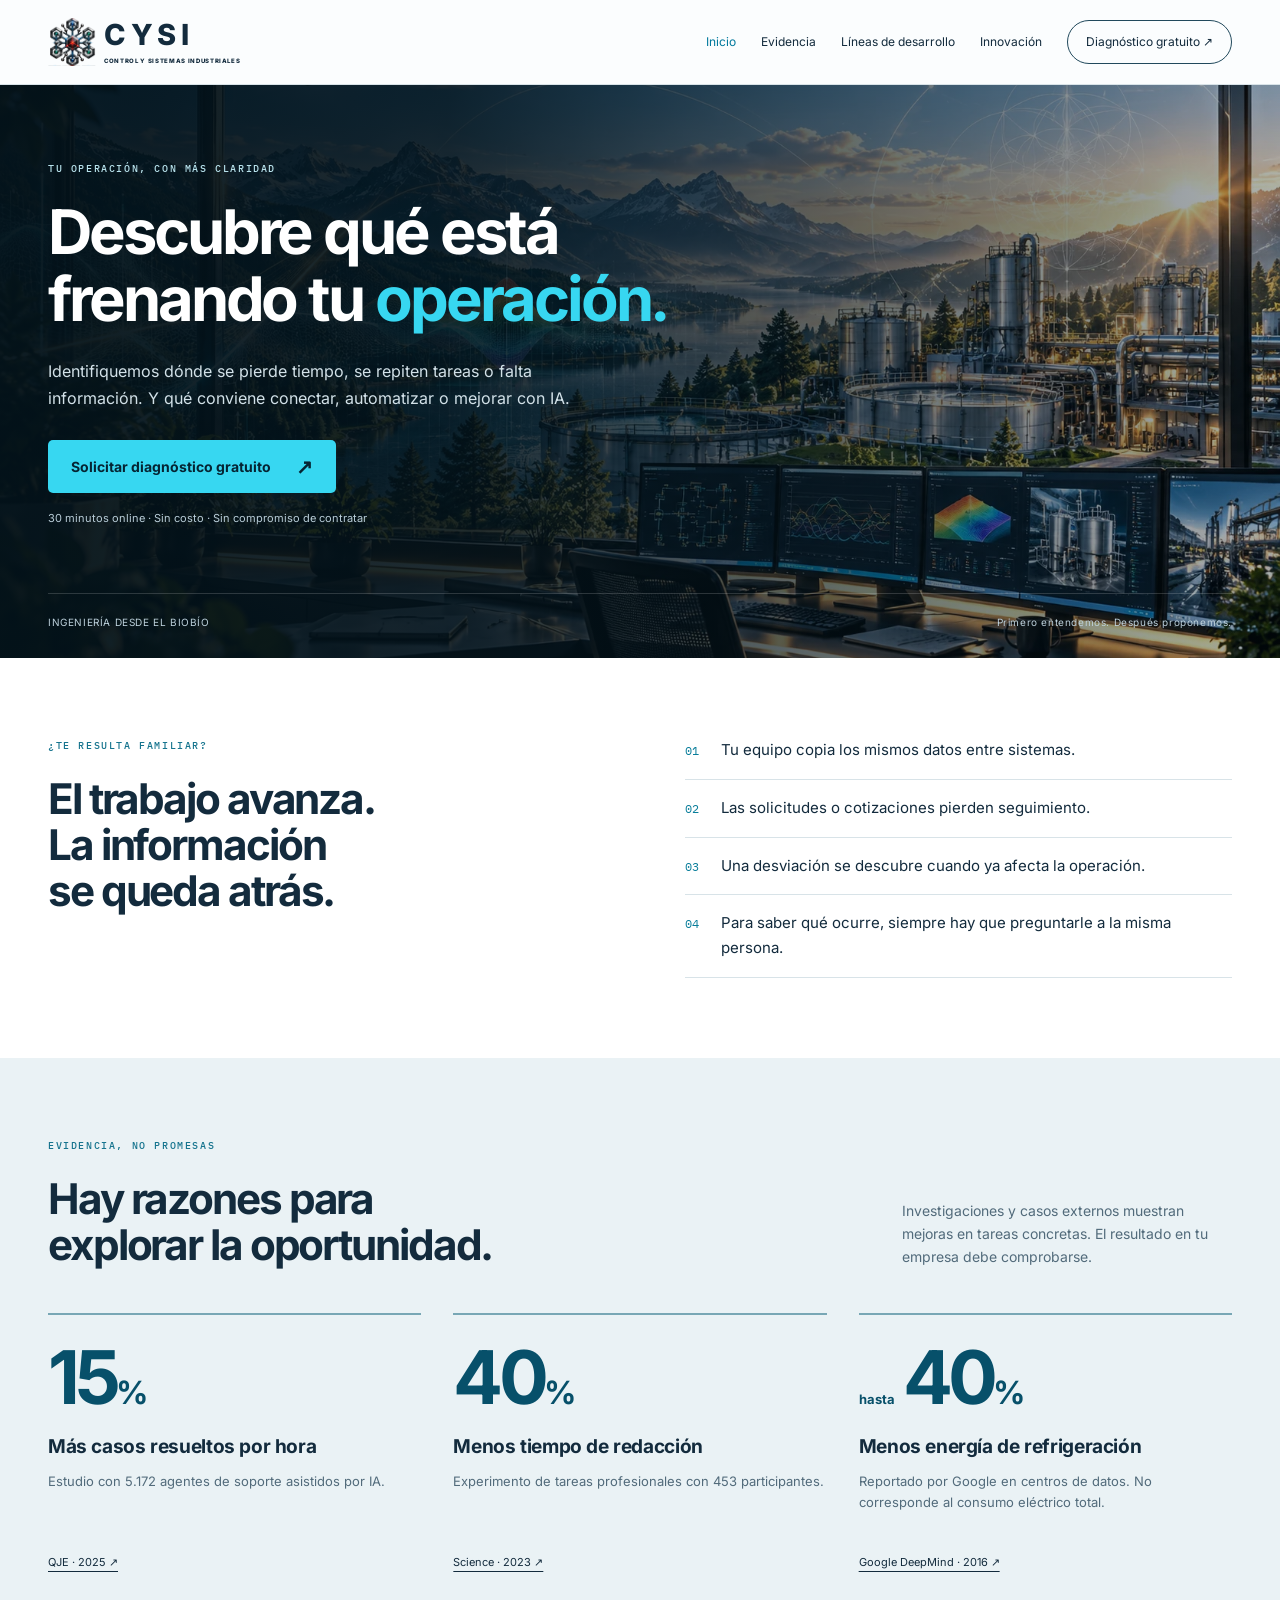
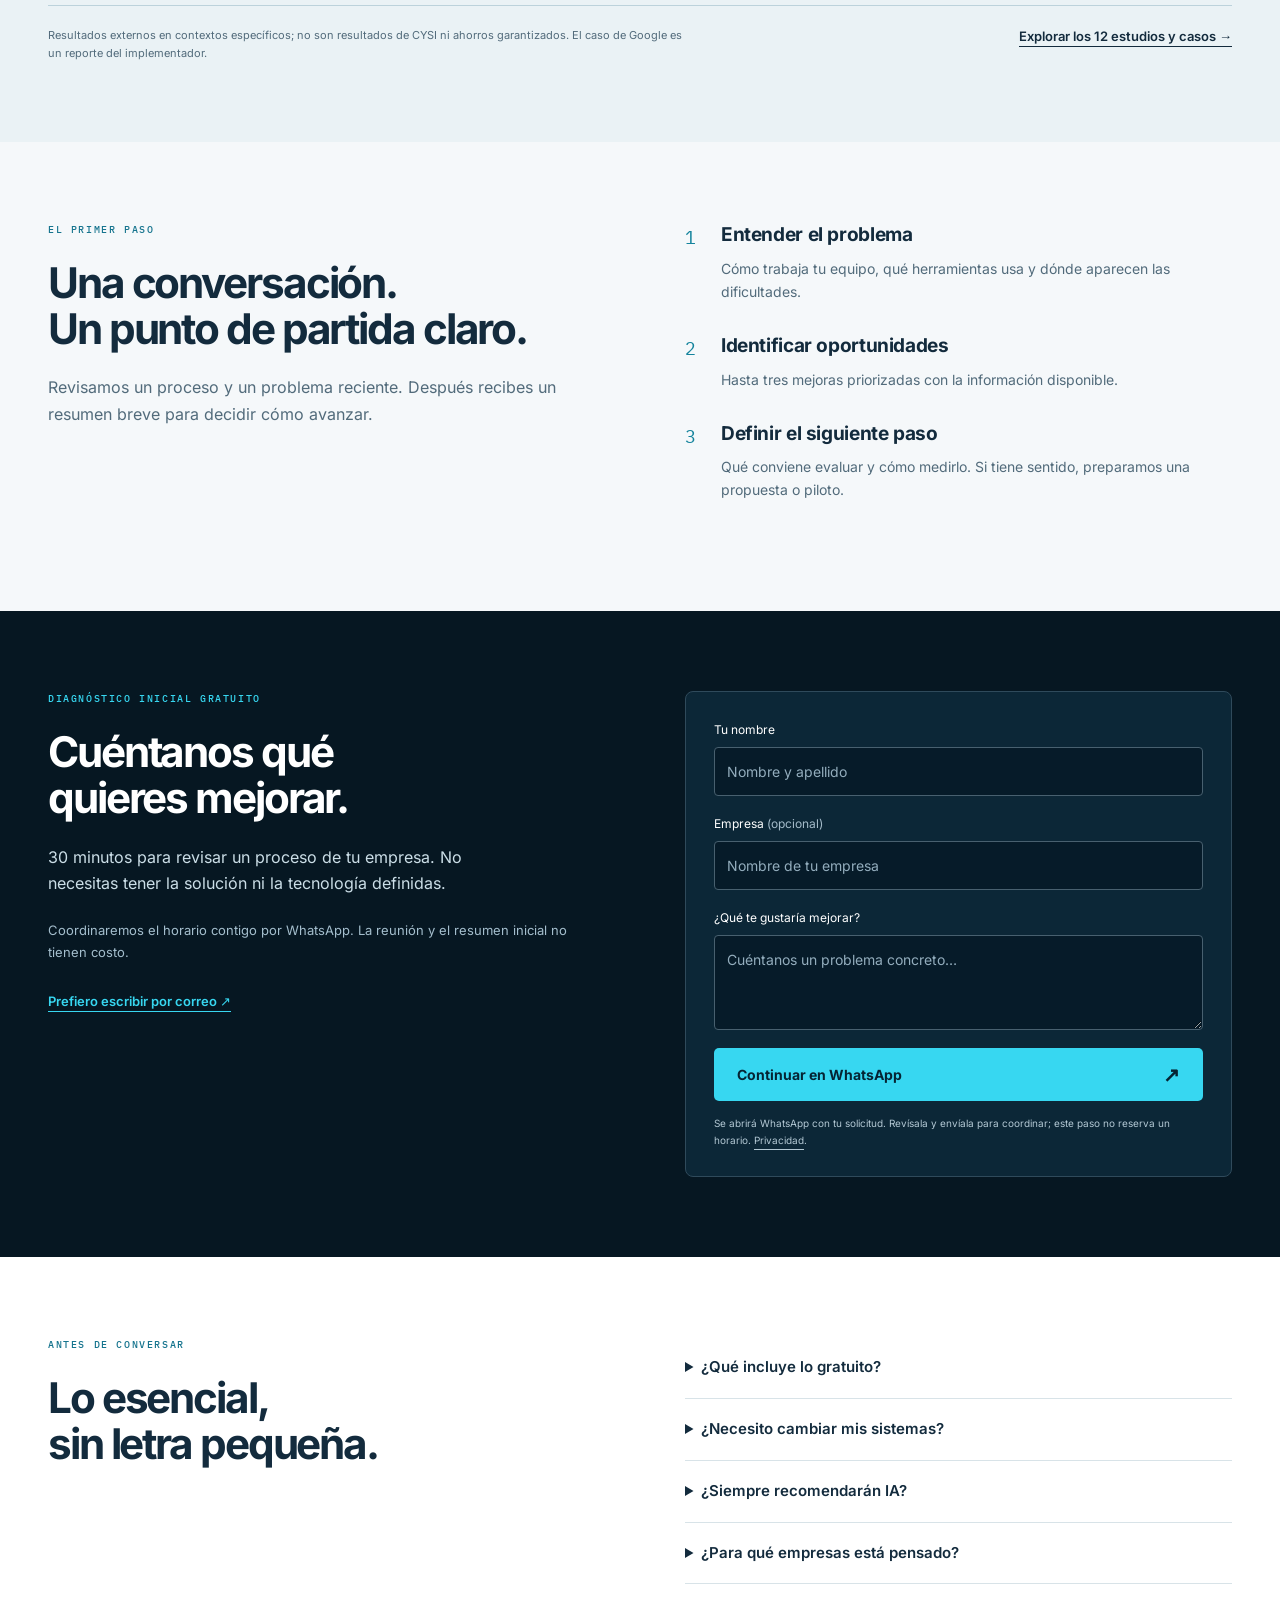
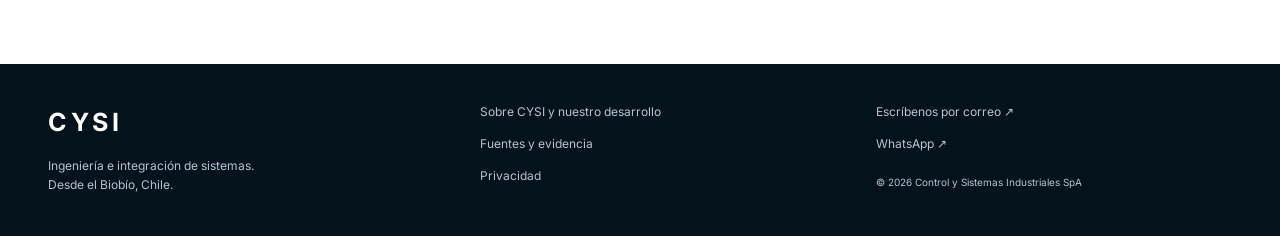
==== commit b5fe2ddd: "v12 focalizacion de embudo" ====
--- a/index.html
+++ b/index.html
@@ -1,141 +1,6 @@
-<!doctype html>
-<html lang="es-CL">
-<head>
-  <meta charset="utf-8">
-  <meta name="viewport" content="width=device-width, initial-scale=1">
-  <meta name="theme-color" content="#061722">
-  <meta name="description" content="CYSI conecta máquinas, datos y personas. Ingeniería, automatización industrial, integración OT/IT y soluciones digitales desde el Biobío, Chile.">
-  <meta property="og:type" content="website">
-  <meta property="og:locale" content="es_CL">
-  <meta property="og:title" content="CYSI · Ingeniería, datos e inteligencia industrial">
-  <meta property="og:description" content="Conectamos el mundo físico y digital para operaciones más visibles, confiables y eficientes.">
-  <title>CYSI · Ingeniería, datos e inteligencia industrial</title>
-  <link rel="icon" href="favicon.png" type="image/png">
-  <link rel="preload" href="hero-cysi.webp" as="image" fetchpriority="high">
-  <link rel="stylesheet" href="fonts.css">
-  <link rel="stylesheet" href="styles.css?v=11">
-</head>
-<body>
-<a class="skip-link" href="#contenido">Saltar al contenido</a>
-<svg class="icon-library" xmlns="http://www.w3.org/2000/svg" aria-hidden="true">
- <symbol id="i-arrow" viewBox="0 0 24 24"><path d="M4 12h15m-6-6 6 6-6 6"/></symbol>
- <symbol id="i-north" viewBox="0 0 24 24"><path d="M6 18 18 6M6 6h12v12"/></symbol>
- <symbol id="i-factory" viewBox="0 0 24 24"><path d="M3 21V10l6 3V8l6 3V3h5l1 18H3Z M7 17h1m4 0h1m4 0h1"/></symbol>
- <symbol id="i-network" viewBox="0 0 24 24"><circle cx="12" cy="12" r="3"/><circle cx="4" cy="4" r="2"/><circle cx="20" cy="4" r="2"/><circle cx="4" cy="20" r="2"/><circle cx="20" cy="20" r="2"/><path d="m6 6 4 4m4 4 4 4M6 18l4-4m4-4 4-4"/></symbol>
- <symbol id="i-cube" viewBox="0 0 24 24"><path d="m12 2 9 5v10l-9 5-9-5V7l9-5Zm0 10v10M3 7l9 5 9-5M7.5 4.5l9 5v5"/></symbol>
- <symbol id="i-shield" viewBox="0 0 24 24"><path d="m12 2 9 4v6c0 6-9 10-9 10S3 18 3 12V6l9-4Z m-4 10 3 3 5-6"/></symbol>
- <symbol id="i-data" viewBox="0 0 24 24"><ellipse cx="12" cy="5" rx="8" ry="3"/><path d="M4 5v14c0 4 16 4 16 0V5M4 12c0 4 16 4 16 0"/></symbol>
- <symbol id="i-brain" viewBox="0 0 24 24"><path d="M12 4c-2-4-7-1-6 2-4 0-5 6-2 8-2 4 3 8 6 5l2 2V4Zm0 0c2-4 7-1 6 2 4 0 5 6 2 8 2 4-3 8-6 5l-2 2M6 6l2 3m-4 5 4-1m10-7-2 3m4 5-4-1"/></symbol>
- <symbol id="i-chart" viewBox="0 0 24 24"><path d="M3 3v18h18M7 17v-4m5 4V9m5 8V5m-10 0 4-3 5 1 5-3"/></symbol>
- <symbol id="i-leaf" viewBox="0 0 24 24"><path d="M20 3C4 1 0 14 8 19c9 6 14-7 12-16ZM4 22 16 8"/></symbol>
- <symbol id="i-search" viewBox="0 0 24 24"><circle cx="10" cy="10" r="6"/><path d="m15 15 6 6"/></symbol>
- <symbol id="i-bell" viewBox="0 0 24 24"><path d="M5 9a7 7 0 0 1 14 0v6l2 3H3l2-3V9Zm4 12h6"/></symbol>
- <symbol id="i-file" viewBox="0 0 24 24"><path d="M5 2h9l5 5v15H5V2Zm9 0v6h5M8 12h8M8 16h8"/></symbol>
- <symbol id="i-spark" viewBox="0 0 24 24"><path d="m12 2 3 7 7 3-7 3-3 7-3-7-7-3 7-3 3-7Z"/></symbol>
- <symbol id="i-mail" viewBox="0 0 24 24"><rect x="3" y="5" width="18" height="14" rx="2"/><path d="m3 6 9 7 9-7"/></symbol>
- <symbol id="i-message" viewBox="0 0 24 24"><path d="M21 11a9 9 0 0 1-13 8l-6 3 2-6A9 9 0 1 1 21 11Z"/><path d="M8 7c0 5 4 9 8 7"/></symbol>
- <symbol id="i-pin" viewBox="0 0 24 24"><path d="M19 10c0 5-7 12-7 12S5 15 5 10a7 7 0 0 1 14 0Z"/><circle cx="12" cy="9" r="2"/></symbol>
- <symbol id="i-check" viewBox="0 0 24 24"><path d="m5 12 4 4L19 6"/></symbol>
- <symbol id="i-sliders" viewBox="0 0 24 24"><path d="M4 4v16M12 4v16M20 4v16M1 9h6m2 7h6m2-9h6"/></symbol>
-</svg>
-<header class="header" id="inicio">
- <div class="container nav-shell">
-  <a class="brand" href="#inicio" aria-label="CYSI, inicio"><span class="brand-mark"><img src="logo-cysi.webp" width="1294" height="1187" alt=""></span><span>CYSI<small>CONTROL Y SISTEMAS INDUSTRIALES</small></span></a>
-  <button class="menu-toggle" aria-controls="main-nav" aria-expanded="false" aria-label="Abrir menú"><span></span><span></span></button>
-  <nav id="main-nav" aria-label="Navegación principal"><a href="#soluciones">Soluciones</a><a href="#brain">CYSI Brain</a><a href="#proyectos">Proyectos</a><a href="#nosotros">Nosotros</a><a href="#recursos">Recursos</a><a class="nav-contact" href="#contacto">Hablemos <svg><use href="#i-arrow"/></svg></a></nav>
- </div>
-</header>
-<main id="contenido">
- <section class="hero" aria-labelledby="hero-title">
-  <img class="hero-background" src="hero-cysi.webp" width="1672" height="941" alt="Visión conceptual de una sala de control industrial integrada al paisaje natural del sur de Chile" fetchpriority="high">
-  <div class="hero-shade"></div>
-  <div class="container hero-inner">
-   <div class="hero-copy">
-    <p class="eyebrow"><span class="status-dot"></span> CONTROL · SISTEMAS · DATOS · INTELIGENCIA</p>
-    <h1 id="hero-title">Ingeniería que conecta.<br>Inteligencia que<br><span>transforma.</span></h1>
-    <p class="hero-description">Integramos ingeniería, automatización y soluciones digitales para optimizar procesos. Conectamos máquinas, datos y personas para una operación más confiable.</p>
-    <div class="hero-actions"><a href="#soluciones" class="button button-white">Explorar soluciones <svg><use href="#i-arrow"/></svg></a><a href="#proyectos" class="button button-outline">Ver proyectos <svg><use href="#i-north"/></svg></a></div>
-   </div>
-   <div class="hero-bottom"><span>INGENIERÍA DESDE EL BIOBÍO, CHILE</span><a href="#conexion">Del mundo físico a la inteligencia <span>↓</span></a><span>OT / IT / IA</span></div>
-  </div>
- </section>
-
- <section class="connection" id="conexion" aria-labelledby="connection-title">
-  <div class="container connection-grid">
-   <div class="connection-intro"><p class="eyebrow dark">EL VECTOR CYSI</p><h2 id="connection-title">Del dato fragmentado<br>a la inteligencia integrada.</h2><p>Una misma visión para comprender el proceso, conectar la información y decidir con contexto.</p></div>
-   <ol class="flow"><li><span class="flow-icon"><svg><use href="#i-factory"/></svg></span><b>Operación real</b><small>Máquinas y procesos</small><span class="flow-code">01 / OT</span></li><li><span class="flow-icon"><svg><use href="#i-data"/></svg></span><b>Datos conectados</b><small>Sistemas e información</small><span class="flow-code">02 / IT</span></li><li><span class="flow-icon"><svg><use href="#i-brain"/></svg></span><b>Inteligencia aplicada</b><small>Análisis y contexto</small><span class="flow-code">03 / IA</span></li><li><span class="flow-icon"><svg><use href="#i-chart"/></svg></span><b>Mejores decisiones</b><small>Acciones con evidencia</small><span class="flow-code">04 / VALOR</span></li></ol>
-  </div>
- </section>
-
- <section class="solutions dark-section" id="soluciones" aria-labelledby="solutions-title">
-  <div class="container">
-   <div class="section-heading"><div><p class="eyebrow">NUESTRAS LÍNEAS DE DESARROLLO</p><h2 id="solutions-title">Cuatro perspectivas.<br>Un sistema conectado.</h2></div><p>Desde el activo en terreno hasta la decisión de negocio. Encontramos el punto donde la ingeniería puede generar una mejora concreta.</p></div>
-   <div class="solution-grid">
-    <article class="solution-card"><div class="solution-photo industrial-photo"><span>01 / INDUSTRIA</span></div><div class="solution-content"><svg class="solution-icon"><use href="#i-shield"/></svg><h3>Industrial <br>Intelligence</h3><p>Haz visible el estado de tus activos antes de que una desviación se convierta en una pérdida.</p><dl><dt>ENFOQUE</dt><dd>Inspección, monitoreo, control y confiabilidad.</dd><dt>PARA QUIÉN</dt><dd>Plantas, mantenimiento, acuicultura, energía y refrigeración.</dd></dl><button class="text-action" data-detail="industrial">Explorar esta línea <svg><use href="#i-arrow"/></svg></button></div></article>
-    <article class="solution-card digital"><div class="solution-photo digital-photo"><span>02 / OPERACIÓN DIGITAL</span></div><div class="solution-content"><svg class="solution-icon"><use href="#i-network"/></svg><h3>Digital <br>Operations</h3><p>Conecta tus herramientas y recupera el tiempo que hoy se pierde entre planillas y tareas manuales.</p><dl><dt>ENFOQUE</dt><dd>Integración de información y automatización de flujos.</dd><dt>PARA QUIÉN</dt><dd>Pymes, servicios técnicos y equipos comerciales B2B.</dd></dl><button class="text-action" data-detail="digital">Explorar esta línea <svg><use href="#i-arrow"/></svg></button></div></article>
-    <article class="solution-card lab"><div class="solution-photo lab-photo concept-photo"><img class="solution-concept" src="cysi-lab-holografico.webp" width="1672" height="941" alt="Laboratorio conceptual de prototipado con estantes de prueba y hologramas industriales en 3D" loading="lazy"><span>03 / INNOVACIÓN</span></div><div class="solution-content"><svg class="solution-icon"><use href="#i-cube"/></svg><h3>CYSI Lab<br><span>Innovación y productos</span></h3><p>Convierte un problema técnico recurrente en un prototipo que puedas probar, medir y mejorar.</p><dl><dt>ENFOQUE</dt><dd>Experimentación, pilotos y soluciones modulares.</dd><dt>PARA QUIÉN</dt><dd>Empresas con desafíos que requieren desarrollo a medida.</dd></dl><button class="text-action" data-detail="lab">Explorar esta línea <svg><use href="#i-arrow"/></svg></button></div></article>
-    <article class="solution-card"><div class="solution-photo integration-photo concept-photo"><img class="solution-concept" src="cysi-integracion-metatron.webp" width="1672" height="941" alt="Red geométrica tridimensional inspirada en el cubo de Metatrón que conecta sistemas industriales" loading="lazy"><span>04 / VISIÓN DE SISTEMAS</span></div><div class="solution-content"><svg class="solution-icon"><use href="#i-sliders"/></svg><h3>Ingeniería e <br>Integración de Sistemas</h3><p>Aborda el proceso completo cuando el desafío cruza máquinas, control, software y personas.</p><dl><dt>ENFOQUE</dt><dd>Diseño, instrumentación, integración OT/IT y documentación.</dd><dt>PARA QUIÉN</dt><dd>Operaciones industriales y proyectos multidisciplinarios.</dd></dl><button class="text-action" data-detail="integration">Explorar esta línea <svg><use href="#i-arrow"/></svg></button></div></article>
-   </div>
-   <div class="solutions-note"><svg><use href="#i-leaf"/></svg><p><strong>Naturaleza + tecnología.</strong> Comprender las relaciones del sistema para usar mejor los recursos, reducir desperdicios y diseñar una operación sostenible.</p><span>INGENIERÍA CON PROPÓSITO</span></div>
-  </div>
- </section>
-
- <section class="brain dark-section" id="brain" aria-labelledby="brain-title">
-  <div class="container">
-   <div class="section-heading brain-heading"><div><p class="eyebrow">MEMORIA · CONTEXTO · ACCIÓN</p><h2 id="brain-title">CYSI <span>Brain</span><span class="development-badge">EN DESARROLLO · PILOTO REAL</span></h2></div><p>Los datos de tu empresa tienen una historia.<br>Estamos construyendo la inteligencia para conectarla.</p></div>
-   <div class="brain-architecture">
-    <div class="brain-side"><button class="architecture-node" data-layer="sources" aria-pressed="false"><svg><use href="#i-file"/></svg><span><b>Fuentes</b><small>ERP · documentos · sensores</small></span><span class="node-index">01</span></button><button class="architecture-node" data-layer="connectors" aria-pressed="false"><svg><use href="#i-network"/></svg><span><b>Conectores</b><small>APIs · n8n · flujos</small></span><span class="node-index">02</span></button></div>
-    <div class="brain-center"><img src="cysi-brain.webp" alt="Representación conceptual de CYSI Brain: una red de inteligencia conectada a fuentes de información" width="1536" height="1024" loading="lazy"><div class="brain-core-label"><span>CYSI BRAIN</span><small>INTEGRACIÓN / CONTEXTO / ACCIÓN</small></div></div>
-    <div class="brain-side"><button class="architecture-node" data-layer="memory" aria-pressed="false"><svg><use href="#i-data"/></svg><span><b>Memoria</b><small>Eventos · entidades · auditoría</small></span><span class="node-index">03</span></button><button class="architecture-node" data-layer="intelligence" aria-pressed="false"><svg><use href="#i-brain"/></svg><span><b>Inteligencia</b><small>Reglas · análisis · IA</small></span><span class="node-index">04</span></button><button class="architecture-node action-node" data-layer="actions" aria-pressed="true"><svg><use href="#i-spark"/></svg><span><b>Acciones</b><small>Resultados en la operación</small></span><span class="node-index">05</span></button></div>
-   </div>
-   <div class="architecture-description" aria-live="polite"><span id="layer-label">05 / ACCIONES</span><p id="layer-description">Buscar, alertar, reportar y recomendar: convertir información conectada en apoyo concreto a las decisiones, con evidencia y supervisión humana.</p></div>
-   <div class="brain-explorer">
-    <div class="brain-explorer-intro"><p class="eyebrow">EXPLORA SUS CAPACIDADES</p><h3>De una pregunta<br>a una decisión informada.</h3><p>Selecciona una capacidad para ver un ejemplo de uso.</p><span class="demo-label">DEMOSTRACIÓN ILUSTRATIVA · SIN DATOS REALES</span></div>
-    <div class="demo-console"><div class="demo-tabs" role="tablist" aria-label="Capacidades de CYSI Brain"><button id="tab-search" role="tab" aria-selected="true" aria-controls="brain-demo" data-mode="search"><svg><use href="#i-search"/></svg>Buscar</button><button id="tab-alert" role="tab" aria-selected="false" tabindex="-1" aria-controls="brain-demo" data-mode="alert"><svg><use href="#i-bell"/></svg>Alertar</button><button id="tab-report" role="tab" aria-selected="false" tabindex="-1" aria-controls="brain-demo" data-mode="report"><svg><use href="#i-chart"/></svg>Reportar</button><button id="tab-recommend" role="tab" aria-selected="false" tabindex="-1" aria-controls="brain-demo" data-mode="recommend"><svg><use href="#i-spark"/></svg>Recomendar</button></div><div class="demo-panel" id="brain-demo" role="tabpanel" aria-labelledby="tab-search" tabindex="0"><p class="demo-question" id="demo-question">¿Dónde está el historial de este equipo?</p><div class="demo-response"><span class="console-symbol">↳</span><div><h4 id="demo-title">La información, en su contexto.</h4><p id="demo-description">Reunir documentos, intervenciones y eventos asociados a un activo, conservando su origen y fecha para poder verificarlos.</p><div class="demo-sources" id="demo-sources"><span>Documentos</span><span>Historial</span><span>Trazabilidad</span></div></div></div></div></div>
-   </div>
-   <div class="pilot"><span class="pilot-marker">PILOTO<br><b>01</b></span><div><p class="eyebrow">PUNTO FRÍO / OPERACIÓN B2B</p><h3>Desarrollo sobre una operación real.</h3><p>Integración progresiva de información comercial y operacional, memoria de eventos y consultas con evidencia. Un piloto para validar capacidades, aprender y construir una solución repetible.</p></div><button class="text-action" data-detail="pilot">Conocer el enfoque <svg><use href="#i-arrow"/></svg></button></div>
-  </div>
- </section>
-
- <section class="engineering light-section" id="ingenieria" aria-labelledby="engineering-title">
-  <div class="container">
-   <div class="section-heading"><div><p class="eyebrow dark">VISIÓN TÉCNICA</p><h2 id="engineering-title">La ingeniería detrás<br>de cada decisión.</h2></div><p>Modelamos el comportamiento del proceso y conectamos sus variables con decisiones de diseño, control e integración.</p></div>
-   <div class="engineering-grid">
-    <article class="control-panel"><div class="panel-header"><span>01 / TEORÍA DE CONTROL</span><span class="plot-badge">SIMULACIÓN</span></div><h3>Comprender la respuesta.<br>Diseñar la estabilidad.</h3><p class="equation">u(t) = K<sub>p</sub>e(t) + K<sub>i</sub>∫<sub>0</sub><sup>t</sup>e(τ)dτ + K<sub>d</sub> de(t)/dt</p><div class="plot-wrap"><svg id="response-plot" viewBox="0 0 640 220" role="img" aria-labelledby="plot-title plot-description"><title id="plot-title">Respuesta de un sistema de segundo orden</title><desc id="plot-description">Simulación de respuesta al escalón. Ajusta el amortiguamiento para comparar oscilación y tiempo de respuesta.</desc><g class="plot-grid"><path d="M45 30H615M45 72H615M45 114H615M45 156H615M45 198H615M45 30V198M140 30V198M235 30V198M330 30V198M425 30V198M520 30V198M615 30V198"/></g><path class="reference-line" d="M45 86H615"/><path id="response-curve" class="response-curve" d="M45 198C90 198 90 50 160 60S240 108 300 91 430 86 615 86"/><g class="plot-labels"><text x="10" y="34">1.5</text><text x="10" y="90">1.0</text><text x="10" y="146">0.5</text><text x="16" y="201">0</text><text x="44" y="217">0</text><text x="317" y="217">5</text><text x="580" y="217">10 s</text></g></svg></div><div class="plot-legend"><span>Respuesta del sistema</span><span>Referencia</span></div><div class="plot-control"><label for="damping">Amortiguamiento <span>ζ = <output for="damping" id="damping-value">0.55</output></span></label><input id="damping" type="range" min="0.2" max="1.5" step="0.05" value="0.55"><p id="damping-description" aria-live="polite">Respuesta oscilatoria amortiguada.</p></div><small class="simulation-note">Modelo educativo: G(s) = ωₙ² / (s² + 2ζωₙs + ωₙ²), con ωₙ = 1.4 rad/s. No representa una instalación real.</small></article>
-    <div class="engineering-stack"><article class="model-panel"><p class="panel-header">02 / MODELADO DE SISTEMAS</p><h3>Del proceso al modelo.</h3><div class="model-equations"><span>ẋ(t) = Ax(t) + Bu(t)</span><span>y(t) = Cx(t) + Du(t)</span></div><p>Variables, restricciones e interacciones para entender qué medir y dónde intervenir.</p></article><article class="protocol-panel"><p class="panel-header">03 / INTEGRACIÓN OT / IT</p><h3>Un lenguaje común<br>entre sistemas.</h3><div class="protocols"><span>OPC UA</span><span>Modbus TCP</span><span>MQTT</span><span>PROFINET</span><span>EtherNet/IP</span><span>BACnet</span><span>REST API</span><span>SQL</span></div><p>La arquitectura y los protocolos se seleccionan según los equipos, el alcance y las condiciones de cada proyecto.</p></article></div>
-   </div>
-   <aside class="operational-visibility" aria-labelledby="visibility-title">
-    <div class="visibility-copy"><p class="eyebrow">04 / OBSERVABILIDAD DEL PROCESO</p><h3 id="visibility-title">Lo que se mide,<br>se puede comprender.</h3><p>Un ejemplo de cómo una variable del proceso se convierte en información visible para el equipo. La integración conecta la medición, el historial y la decisión.</p></div>
-    <div class="telemetry" aria-label="Ejemplo ilustrativo de monitoreo">
-    <div class="telemetry-header"><span class="status-dot"></span> VISIBILIDAD OPERACIONAL <span>DEMO</span></div>
-    <div class="telemetry-value"><span>Temperatura del proceso</span><strong>18.7 <small>°C</small></strong><svg viewBox="0 0 160 50" aria-hidden="true"><path d="M0 42 10 36 19 39 29 23 40 32 50 20 61 26 70 12 81 19 93 11 103 16 116 7 130 12 144 4 160 8"/></svg></div>
-    <div class="telemetry-bottom"><span>Capturar</span><i></i><span>Comprender</span><i></i><span>Actuar</span></div>
-   </div>
-   </aside>
-  </div>
- </section>
-
- <section class="projects light-section" id="proyectos" aria-labelledby="projects-title">
-  <div class="container"><div class="section-heading"><div><p class="eyebrow dark">EXPERIENCIA APLICADA</p><h2 id="projects-title">Donde la ingeniería<br>se encuentra con la realidad.</h2></div><p>Antecedentes de trabajo técnico en procesos, instrumentación y mantenimiento. Problemas concretos, abordados desde el terreno.</p></div>
-   <div class="project-grid">
-    <article class="project-card"><button class="project-image" data-detail="vehice" aria-label="Ver proyecto VEHICE completo"><img src="proyecto-vehice.webp" width="1122" height="1402" alt="Registro del proyecto de control y sensórica para sistema RAS en VEHICE" loading="lazy"><span class="project-image-label">ACUICULTURA / RAS</span><span class="circle-arrow"><svg><use href="#i-north"/></svg></span></button><div class="project-info"><span class="project-number">PROYECTO / 01</span><h3>VEHICE · Sistema RAS</h3><p>Control de nivel, sensórica y visualización de variables en un sistema de recirculación acuícola del laboratorio de histopatología.</p><div class="tags"><span>Control</span><span>Instrumentación</span><span>Visualización</span></div><button class="text-action dark-text" data-detail="vehice">Ver el proyecto <svg><use href="#i-arrow"/></svg></button></div></article>
-    <article class="project-card"><button class="project-image" data-detail="chiller" aria-label="Ver proyecto chiller industrial completo"><img src="proyecto-chiller.webp" width="1122" height="1402" alt="Registro técnico de intervención de un chiller industrial" loading="lazy"><span class="project-image-label">REFRIGERACIÓN INDUSTRIAL</span><span class="circle-arrow"><svg><use href="#i-north"/></svg></span></button><div class="project-info"><span class="project-number">PROYECTO / 02</span><h3>Chiller industrial</h3><p>Diagnóstico e intervención de control en un proceso térmico, con foco en su funcionamiento y continuidad operacional.</p><div class="tags"><span>Automatización</span><span>Control</span><span>Refrigeración</span></div><button class="text-action dark-text" data-detail="chiller">Ver el proyecto <svg><use href="#i-arrow"/></svg></button></div></article>
-    <article class="project-card"><button class="project-image" data-detail="switchgear" aria-label="Ver proyecto de medición eléctrica completo"><img src="proyecto-switchgear.webp" width="1448" height="1086" alt="Registro de medición y diagnóstico de equipos de maniobra eléctrica" loading="lazy"><span class="project-image-label">MANTENIMIENTO ELÉCTRICO</span><span class="circle-arrow"><svg><use href="#i-north"/></svg></span></button><div class="project-info"><span class="project-number">PROYECTO / 03</span><h3>Medición y diagnóstico eléctrico</h3><p>Verificación de tiempos de cierre, corriente máxima y respuesta de maniobra mediante instrumentación especializada.</p><div class="tags"><span>Medición</span><span>Diagnóstico</span><span>Confiabilidad</span></div><button class="text-action dark-text" data-detail="switchgear">Ver el proyecto <svg><use href="#i-arrow"/></svg></button></div></article>
-   </div>
-  </div>
- </section>
-
- <section class="about dark-section" id="nosotros" aria-labelledby="about-title"><div class="container about-grid"><div class="about-visual"><img src="portada-presentacion.webp" width="1672" height="941" alt="Visión de integración entre infraestructura industrial e información digital" loading="lazy"><div class="about-visual-caption"><svg><use href="#i-network"/></svg><span>PROCESO FÍSICO.<br>VISIÓN DE SISTEMA.</span></div></div><div class="about-copy"><p class="eyebrow">SOMOS CYSI</p><h2 id="about-title">Entender el sistema.<br>Conectar sus posibilidades.</h2><p>Somos Control y Sistemas Industriales SpA. Desde el Biobío, unimos ingeniería de terreno, automatización y desarrollo digital para resolver desafíos de operaciones industriales y empresas técnicas.</p><p>Partimos por comprender cómo trabaja tu operación: sus personas, activos, información y restricciones. Después elegimos la tecnología que tiene sentido para ese problema.</p><div class="about-principles"><span><svg><use href="#i-check"/></svg>Diseño basado en el proceso</span><span><svg><use href="#i-check"/></svg>Integración gradual</span><span><svg><use href="#i-check"/></svg>Evidencia y trazabilidad</span></div><a class="text-action" href="#metodo">Así trabajamos <svg><use href="#i-arrow"/></svg></a></div></div></section>
-
- <section class="method light-section" id="metodo" aria-labelledby="method-title"><div class="container"><div class="section-heading"><div><p class="eyebrow dark">MÉTODO CYSI</p><h2 id="method-title">Un problema claro.<br>Un avance que se pueda medir.</h2></div><p>Comenzamos con un alcance acotado. Construimos evidencia, validamos en la operación y ampliamos lo que funciona.</p></div><ol class="method-steps"><li><span>01</span><h3>Levantamiento</h3><p>Escuchamos al equipo y observamos procesos, activos y fuentes de información.</p></li><li><span>02</span><h3>Diagnóstico</h3><p>Priorizamos el problema, las brechas y un criterio de éxito verificable.</p></li><li><span>03</span><h3>Integración</h3><p>Conectamos equipos, datos y sistemas con un alcance técnico definido.</p></li><li><span>04</span><h3>Automatización</h3><p>Implementamos control, flujos, alertas o tableros según la necesidad.</p></li><li><span>05</span><h3>Acompañamiento</h3><p>Documentamos, revisamos resultados y planificamos las siguientes mejoras.</p></li></ol></div></section>
-
- <section class="resources" id="recursos" aria-labelledby="resources-title"><div class="container resources-grid"><div><p class="eyebrow dark">RECURSOS / PRIMEROS PASOS</p><h2 id="resources-title">Empezar con<br>las preguntas correctas.</h2><p>Una guía breve para preparar tu próximo proyecto de integración.</p><a href="guia-diagnostico-cysi.txt" download class="text-action dark-text">Descargar guía de diagnóstico <svg><use href="#i-arrow"/></svg></a></div><div class="faqs"><details open><summary>¿Necesito reemplazar todos mis sistemas?<span>+</span></summary><p>Primero revisamos la infraestructura existente. Cuando es viable, integramos lo que ya utilizas y avanzamos por etapas. El diagnóstico define qué conservar, conectar o modernizar.</p></details><details><summary>¿Cómo empieza un proyecto con CYSI?<span>+</span></summary><p>Con una conversación sobre el proceso y el problema. A partir del levantamiento proponemos un alcance, los entregables y cómo evaluar el resultado. Puede comenzar con un activo crítico, un flujo de trabajo o un tablero.</p></details><details><summary>¿CYSI Brain ya es un producto terminado?<span>+</span></summary><p>Está en desarrollo y validación mediante un piloto real. Integra información y capacidades de consulta con evidencia. El alcance, los conectores y las acciones disponibles se evalúan para cada implementación.</p></details><details><summary>¿Trabajan con empresas fuera del sector industrial?<span>+</span></summary><p>Sí. Digital Operations está orientada también a empresas técnicas, comerciales y de servicios con procesos manuales o información fragmentada entre herramientas.</p></details></div></div></section>
-
- <section class="contact dark-section" id="contacto" aria-labelledby="contact-title"><div class="container contact-grid"><div><p class="eyebrow">CONSTRUYAMOS TU PRÓXIMO PROYECTO</p><h2 id="contact-title">Cuéntanos el problema.<br><span>Conectemos la solución.</span></h2><p>No necesitas tener la tecnología definida. Empecemos por lo que quieres mejorar en tu operación.</p><div class="contact-links"><a href="mailto:controlysistemasindustriales@gmail.com"><svg><use href="#i-mail"/></svg><span><small>ESCRÍBENOS</small>controlysistemasindustriales@gmail.com</span><svg><use href="#i-north"/></svg></a><a href="https://wa.me/56954393441" target="_blank" rel="noopener noreferrer"><svg><use href="#i-message"/></svg><span><small>WHATSAPP</small>+56 9 5439 3441</span><svg><use href="#i-north"/></svg></a><div><svg><use href="#i-pin"/></svg><span><small>DESDE EL BIOBÍO</small>Talcahuano, Chile</span></div></div></div><form class="contact-form" id="contact-form"><h3>¿Dónde está tu desafío?</h3><label for="contact-name">Tu nombre<input id="contact-name" name="name" autocomplete="name" maxlength="100" placeholder="Nombre y apellido" required></label><label for="contact-company">Empresa <span>(opcional)</span><input id="contact-company" name="company" autocomplete="organization" maxlength="150" placeholder="Nombre de tu empresa"></label><label for="contact-area">Me interesa<select id="contact-area" name="area"><option>Industrial Intelligence</option><option>Digital Operations</option><option>CYSI Lab</option><option>Ingeniería e Integración de Sistemas</option><option>CYSI Brain</option><option>Necesito orientación</option></select></label><label for="contact-message">¿Qué necesitas mejorar?<textarea id="contact-message" name="message" rows="3" minlength="10" maxlength="2500" placeholder="Cuéntanos sobre tu proceso o desafío…" required></textarea></label><button class="button button-cyan" type="submit">Preparar conversación <svg><use href="#i-arrow"/></svg></button><p class="form-note">Se preparará un mensaje para que lo revises y elijas enviarlo por WhatsApp o correo. Esta página no guarda tus datos.</p><div class="contact-result" id="contact-result" hidden aria-live="polite"><strong>Tu mensaje está listo.</strong><p id="message-preview"></p><div><a class="button button-cyan" id="send-whatsapp" target="_blank" rel="noopener noreferrer">Abrir WhatsApp <svg><use href="#i-north"/></svg></a><a class="button button-outline" id="send-email">Abrir correo <svg><use href="#i-mail"/></svg></a></div></div></form></div></section>
-</main>
-<footer class="footer"><div class="container footer-top"><a class="brand footer-brand" href="#inicio"><span class="brand-mark"><img src="logo-cysi.webp" width="1294" height="1187" alt=""></span><span>CYSI<small>INGENIERÍA · DATOS · INTELIGENCIA</small></span></a><p>Conectamos máquinas, datos y personas.</p><a href="https://www.linkedin.com/company/144910906/" target="_blank" rel="noopener noreferrer">LinkedIn <svg><use href="#i-north"/></svg></a></div><div class="container footer-bottom"><span>© <span id="year">2026</span> Control y Sistemas Industriales SpA</span><button data-detail="privacy">Privacidad</button><a href="#inicio">Volver arriba ↑</a></div></footer>
-<dialog class="detail-dialog" id="detail-dialog" aria-labelledby="dialog-title"><button class="dialog-close" aria-label="Cerrar detalle">×</button><div id="dialog-content"></div></dialog>
-<script src="galerias.js?v=11" defer></script>
-<script src="script.js?v=11" defer></script>
-</body>
-</html>
+<!doctype html><html lang="es-CL"><head><meta charset="utf-8"><meta name="viewport" content="width=device-width,initial-scale=1"><title>Diagnóstico gratuito de procesos, automatización e IA · CYSI</title><meta name="description" content="Diagnóstico inicial gratuito de procesos, automatización e IA. Ingeniería e integración de sistemas desde el Biobío, Chile."><meta name="theme-color" content="#061722"><link rel="icon" href="favicon.png"><link rel="stylesheet" href="fonts.css"><link rel="stylesheet" href="styles.css?v=12"><script src="script.js?v=12" defer></script></head><body><a class="skip" href="#contenido">Saltar al contenido</a><header><div class="wrap nav"><a class="brand" href="index.html" aria-label="CYSI, inicio"><span class="mark"><img src="logo-cysi.webp" alt="" width="1294" height="1187"></span><span>CYSI<small>CONTROL Y SISTEMAS INDUSTRIALES</small></span></a><button class="menu" aria-controls="navigation" aria-expanded="false" hidden>Menú</button><nav id="navigation" aria-label="Navegación principal"><a href="index.html" aria-current="page">Inicio</a><a href="evidencia.html">Evidencia</a><a href="industria.html">Líneas de desarrollo</a><a href="innovacion.html">Innovación</a><a class="nav-cta" href="index.html#diagnostico">Diagnóstico gratuito ↗</a></nav></div></header><main id="contenido"><section class="hero"><img class="hero-image" src="hero-cysi.webp" width="1672" height="941" alt="" fetchpriority="high"><div class="wrap hero-content"><p class="eyebrow">TU OPERACIÓN, CON MÁS CLARIDAD</p><h1>Descubre qué está <br>frenando tu <em>operación.</em></h1><p class="lead">Identifiquemos dónde se pierde tiempo, se repiten tareas o falta información. Y qué conviene conectar, automatizar o mejorar con IA.</p><a class="button" href="index.html#diagnostico">Solicitar diagnóstico gratuito<span aria-hidden="true">↗</span></a><p class="micro">30 minutos online · Sin costo · Sin compromiso de contratar</p><div class="hero-baseline"><span>INGENIERÍA DESDE EL BIOBÍO</span><span>Primero entendemos. Después proponemos.</span></div></div></section>
+<section class="section pain"><div class="wrap split"><div><p class="eyebrow">¿TE RESULTA FAMILIAR?</p><h2>El trabajo avanza. <br>La información <br>se queda atrás.</h2></div><ul class="pain-list"><li><span>01</span>Tu equipo copia los mismos datos entre sistemas.</li><li><span>02</span>Las solicitudes o cotizaciones pierden seguimiento.</li><li><span>03</span>Una desviación se descubre cuando ya afecta la operación.</li><li><span>04</span>Para saber qué ocurre, siempre hay que preguntarle a la misma persona.</li></ul></div></section>
+<section class="section evidence" id="evidencia"><div class="wrap"><div class="section-head"><div><p class="eyebrow">EVIDENCIA, NO PROMESAS</p><h2>Hay razones para <br>explorar la oportunidad.</h2></div><p>Investigaciones y casos externos muestran mejoras en tareas concretas. El resultado en tu empresa debe comprobarse.</p></div><div class="stats"><article><p class="stat">15<span>%</span></p><h3>Más casos resueltos por hora</h3><p>Estudio con 5.172 agentes de soporte asistidos por IA.</p><a href="https://www.gsb.stanford.edu/faculty-research/publications/generative-ai-work" target="_blank" rel="noopener noreferrer">QJE · 2025 ↗</a></article><article><p class="stat">40<span>%</span></p><h3>Menos tiempo de redacción</h3><p>Experimento de tareas profesionales con 453 participantes.</p><a href="https://doi.org/10.1126/science.adh2586" target="_blank" rel="noopener noreferrer">Science · 2023 ↗</a></article><article><p class="stat"><small>hasta</small>40<span>%</span></p><h3>Menos energía de refrigeración</h3><p>Reportado por Google en centros de datos. No corresponde al consumo eléctrico total.</p><a href="https://deepmind.google/blog/deepmind-ai-reduces-google-data-centre-cooling-bill-by-40/" target="_blank" rel="noopener noreferrer">Google DeepMind · 2016 ↗</a></article></div><div class="evidence-note"><p>Resultados externos en contextos específicos; no son resultados de CYSI ni ahorros garantizados. El caso de Google es un reporte del implementador.</p><a class="text-link" href="evidencia.html">Explorar los 12 estudios y casos →</a></div></div></section>
+<section class="section"><div class="wrap split"><div><p class="eyebrow">EL PRIMER PASO</p><h2>Una conversación. <br>Un punto de partida claro.</h2><p class="body-copy">Revisamos un proceso y un problema reciente. Después recibes un resumen breve para decidir cómo avanzar.</p></div><ol class="steps"><li><span>1</span><div><h3>Entender el problema</h3><p>Cómo trabaja tu equipo, qué herramientas usa y dónde aparecen las dificultades.</p></div></li><li><span>2</span><div><h3>Identificar oportunidades</h3><p>Hasta tres mejoras priorizadas con la información disponible.</p></div></li><li><span>3</span><div><h3>Definir el siguiente paso</h3><p>Qué conviene evaluar y cómo medirlo. Si tiene sentido, preparamos una propuesta o piloto.</p></div></li></ol></div></section>
+<section class="section contact" id="diagnostico"><div class="wrap split"><div><p class="eyebrow">DIAGNÓSTICO INICIAL GRATUITO</p><h2>Cuéntanos qué <br>quieres mejorar.</h2><p class="body-copy">30 minutos para revisar un proceso de tu empresa. No necesitas tener la solución ni la tecnología definidas.</p><p class="contact-note">Coordinaremos el horario contigo por WhatsApp. La reunión y el resumen inicial no tienen costo.</p><a class="text-link" href="mailto:controlysistemasindustriales@gmail.com?subject=Diagn%C3%B3stico%20inicial%20gratuito%20CYSI">Prefiero escribir por correo ↗</a></div><form id="diagnostic-form"><label for="name">Tu nombre<input id="name" name="name" autocomplete="name" maxlength="100" required placeholder="Nombre y apellido"></label><label for="company">Empresa <span>(opcional)</span><input id="company" name="company" autocomplete="organization" maxlength="150" placeholder="Nombre de tu empresa"></label><label for="problem">¿Qué te gustaría mejorar?<textarea id="problem" name="problem" maxlength="1500" rows="3" required placeholder="Cuéntanos un problema concreto…"></textarea></label><button class="button" type="submit">Continuar en WhatsApp <span aria-hidden="true">↗</span></button><p class="form-note">Se abrirá WhatsApp con tu solicitud. Revísala y envíala para coordinar; este paso no reserva un horario. <a href="privacidad.html">Privacidad</a>.</p><noscript><p>Para solicitar el diagnóstico, <a href="https://wa.me/56954393441?text=Hola%2C%20quiero%20solicitar%20un%20diagnostico%20inicial%20gratuito.">escríbenos por WhatsApp</a>.</p></noscript></form></div></section>
+<section class="section faq"><div class="wrap split"><div><p class="eyebrow">ANTES DE CONVERSAR</p><h2>Lo esencial, <br>sin letra pequeña.</h2></div><div><details><summary>¿Qué incluye lo gratuito?</summary><p>La reunión inicial y un resumen del proceso revisado, oportunidades y siguiente paso. Las visitas, estudios detallados e implementaciones se cotizan aparte.</p></details><details><summary>¿Necesito cambiar mis sistemas?</summary><p>Primero revisamos qué se puede aprovechar de lo que ya utilizas.</p></details><details><summary>¿Siempre recomendarán IA?</summary><p>Depende del problema. Puede bastar con ordenar el proceso o conectar herramientas.</p></details><details><summary>¿Para qué empresas está pensado?</summary><p>Operaciones industriales y empresas técnicas, comerciales o de servicios B2B. Puedes explorar nuestros enfoques en <a href="industria.html">Líneas de desarrollo</a>.</p></details></div></div></section></main><footer><div class="wrap foot"><div><strong>CYSI</strong><p>Ingeniería e integración de sistemas. <br>Desde el Biobío, Chile.</p></div><div><a href="nosotros.html">Sobre CYSI y nuestro desarrollo</a><a href="evidencia.html">Fuentes y evidencia</a><a href="privacidad.html">Privacidad</a></div><div><a href="mailto:controlysistemasindustriales@gmail.com">Escríbenos por correo ↗</a><a href="https://wa.me/56954393441">WhatsApp ↗</a><small>© 2026 Control y Sistemas Industriales SpA</small></div></div></footer></body></html>
--- a/styles.css
+++ b/styles.css
@@ -1,77 +1,7 @@
-:root{--navy:#061722;--navy-deep:#041019;--navy-mid:#0c2433;--cyan:#37d7f1;--cyan-light:#95edfc;--blue:#087ba0;--ink:#132b3d;--muted:#577083;--paper:#f5f8fa;--line:#d9e4e9;--body:'Inter',sans-serif;--technical:'Space Grotesk',sans-serif;--mono:'IBM Plex Mono',monospace;--saas-title:'Plus Jakarta Sans',sans-serif;--saas-body:'DM Sans',sans-serif}
-*{box-sizing:border-box}html{scroll-behavior:smooth;scroll-padding-top:96px}body{margin:0;font-family:var(--body);font-size:15px;line-height:1.65;color:var(--ink);background:var(--paper);-webkit-font-smoothing:antialiased}body.menu-open,body.modal-open{overflow:hidden}button,input,select,textarea{font:inherit}button,a,input,select,textarea{-webkit-tap-highlight-color:transparent}button{cursor:pointer}a{color:inherit;text-decoration:none}button{color:inherit}img{display:block;max-width:100%}svg{width:24px;height:24px;fill:none;stroke:currentColor;stroke-width:1.5;stroke-linecap:round;stroke-linejoin:round;flex-shrink:0}h1,h2,h3,h4,p{margin:0}h1,h2,h3,h4{line-height:1.15}h1,h2{font-weight:700;letter-spacing:-.045em}h2{font-size:clamp(32px,3.15vw,48px)}h3{letter-spacing:-.03em}button:focus-visible,a:focus-visible,input:focus-visible,select:focus-visible,textarea:focus-visible,summary:focus-visible,[tabindex]:focus-visible{outline:3px solid #139aba;outline-offset:5px}::selection{background:#7adeef;color:#052132}[hidden]{display:none!important}.icon-library{position:absolute;width:0;height:0;overflow:hidden}.container{width:min(1380px,calc(100% - 112px));margin-inline:auto}.skip-link{position:fixed;left:16px;top:-80px;padding:14px;background:white;z-index:1000}.skip-link:focus{top:10px}.eyebrow{font:500 10px/1.6 var(--mono);letter-spacing:.22em;color:var(--cyan);margin-bottom:19px}.eyebrow.dark{color:#136b88}.dark-section{background:var(--navy);color:#f1f7fb}.light-section{background:var(--paper)}.button{min-height:48px;display:inline-flex;align-items:center;justify-content:center;gap:23px;border:1px solid transparent;border-radius:5px;padding:13px 22px;font-size:13px;line-height:1.3;font-weight:600;transition:background .2s,transform .2s,box-shadow .2s}.button svg{width:18px;height:18px}.button:hover{transform:translateY(-2px)}.button-white{background:#f9fcfd;color:var(--ink)}.button-white:hover{background:var(--cyan-light)}.button-outline{border-color:#80929d;color:white;background:#08213244}.button-outline:hover{background:#ffffff12;border-color:var(--cyan)}.button-cyan{background:var(--cyan);color:#052234}.button-cyan:hover{background:#94eaf6}.text-action{background:transparent;border:0;padding:12px 0;display:inline-flex;gap:18px;align-items:center;font-size:12px;font-weight:600;color:var(--cyan-light);text-align:left}.text-action svg{width:19px;height:19px;transition:transform .2s}.text-action:hover svg{transform:translateX(4px)}.dark-text{color:#076789}.status-dot{display:inline-block;width:6px;height:6px;border-radius:50%;background:var(--cyan);box-shadow:0 0 10px #37d7f166}.section-heading{display:flex;justify-content:space-between;align-items:flex-end;gap:60px;margin-bottom:42px}.section-heading>p{max-width:410px;font-size:14px;line-height:1.8;color:var(--muted)}.dark-section .section-heading>p{color:#a9c1cf}.section-heading .eyebrow{margin-bottom:15px}
-/* Corporate: Inter for editorial hierarchy and body. */
-.header{position:sticky;top:0;z-index:50;background:#fcfdfe;box-shadow:0 1px 0 #132b3d14}.nav-shell{min-height:82px;display:flex;align-items:center;justify-content:space-between;gap:28px}.brand{display:flex;align-items:center;gap:10px;flex-shrink:0}.brand>span:last-child{font-weight:700;letter-spacing:.19em;font-size:29px;line-height:1.05}.brand small{font:500 6.7px/1.6 var(--body);letter-spacing:.13em;display:block;margin-top:7px}.brand-mark{width:48px;height:48px;overflow:hidden;display:block;position:relative}.brand-mark img{position:absolute;width:77px;max-width:none;height:auto;left:-14px;top:-1px}.header nav{display:flex;align-items:center;gap:31px}.header nav>a{font-size:12px;font-weight:500;white-space:nowrap}.header nav>a:hover{color:#00799f}.header .nav-contact{border:1px solid #1e485c;display:flex;align-items:center;gap:26px;border-radius:24px;padding:10px 19px}.nav-contact svg{width:16px;height:16px}.menu-toggle{display:none}
-.hero{position:relative;background:var(--navy-deep);color:white;isolation:isolate}.hero-background{position:absolute;inset:0;width:100%;height:100%;object-fit:cover;object-position:60% 58%;z-index:-3}.hero-shade{position:absolute;inset:0;z-index:-2;background:linear-gradient(90deg,rgba(2,13,20,.96) 0%,rgba(3,16,24,.88) 23%,rgba(3,16,24,.65) 43%,rgba(2,12,19,.12) 75%),linear-gradient(0deg,#04111bef,transparent 26%,transparent 90%,#07192533)}.hero-inner{position:relative;min-height:650px;padding-top:85px;padding-bottom:102px}.hero-copy{max-width:630px}.hero .eyebrow{color:#cadce5;display:flex;align-items:center;gap:12px;margin-bottom:25px;font-size:9px}.hero h1{font-size:clamp(42px,4.15vw,64px);line-height:1.055;letter-spacing:-.052em;font-weight:700}.hero h1>span{color:var(--cyan)}.hero-description{font-size:15px;line-height:1.8;color:#d0dfe7;max-width:520px;margin-top:27px}.hero-actions{display:flex;gap:14px;margin-top:31px}.hero-bottom{position:absolute;bottom:27px;left:0;right:0;display:flex;justify-content:space-between;align-items:center;border-top:1px solid #c1dfeb29;padding-top:20px;font:400 9px var(--mono);letter-spacing:.14em;color:#b6cbd6}.hero-bottom a{display:flex;gap:24px;font:400 11px var(--body);letter-spacing:0;color:#e9f4f9}.hero-bottom a span{font-size:18px;color:var(--cyan)}.telemetry{position:absolute;right:0;bottom:126px;width:264px;background:#041925d9;border:1px solid #98e4f15c;backdrop-filter:blur(10px);padding:16px 19px;border-radius:7px;box-shadow:0 12px 42px #0004}.telemetry-header{font:500 7px var(--mono);letter-spacing:.08em;display:flex;gap:8px;align-items:center;color:#d7e9ef}.telemetry-header>span:last-child{color:#83b5c7;font-size:7px;margin-left:auto}.telemetry-value{margin:17px 0 15px;position:relative}.telemetry-value>span{font-size:10px;color:#adcad6;display:block}.telemetry-value strong{font:500 34px/1.6 var(--technical);letter-spacing:-.06em}.telemetry-value strong small{font-size:14px;color:#86aebb;letter-spacing:0}.telemetry-value svg{position:absolute;right:0;bottom:10px;width:105px;height:42px;stroke:var(--cyan);stroke-width:1.4}.telemetry-bottom{border-top:1px solid #a1dcf030;padding-top:12px;display:flex;justify-content:space-between;align-items:center;font-size:8px;color:#9ebdcd}.telemetry-bottom i{height:2px;width:2px;border-radius:50%;background:var(--cyan)}
-.connection{padding:43px 0;background:#fcfdff;border-bottom:1px solid var(--line)}.connection-grid{display:grid;grid-template-columns:1fr 2.4fr;gap:50px;align-items:center}.connection-intro h2{font-size:21px;line-height:1.3;letter-spacing:-.035em}.connection-intro .eyebrow{margin-bottom:11px;font-size:9px}.connection-intro>p:last-child{font-size:11px;color:#627687;line-height:1.8;margin-top:13px;max-width:280px}.flow{list-style:none;padding:0;margin:0;display:grid;grid-template-columns:repeat(4,1fr)}.flow li{text-align:center;position:relative;padding:0 9px}.flow li:not(:last-child):after{content:'⟶';position:absolute;right:-12px;top:28px;font-size:26px;font-weight:300;color:#0788b0}.flow-icon{display:grid;place-items:center;width:67px;height:67px;margin:0 auto 13px;color:#0c84ab;background:radial-gradient(ellipse,#e0f7fd,transparent 73%)}.flow-icon svg{width:40px;height:40px;stroke-width:1.2}.flow b{font-size:12px;font-weight:600;display:block}.flow small{font-size:10px;color:#627687;display:block;margin-top:3px}.flow-code{display:block;font:400 8px var(--mono);letter-spacing:.12em;color:#29748e;margin-top:14px}
-.solutions{padding:77px 0 0;background:linear-gradient(135deg,#0b2330,#05151f 66%)}.solution-grid{display:grid;grid-template-columns:repeat(4,minmax(0,1fr));gap:17px}.solution-card{border:1px solid #285164;background:#091d29;border-radius:6px;overflow:hidden;display:flex;flex-direction:column;transition:border-color .25s,transform .25s}.solution-card:hover{border-color:#54b5cc;transform:translateY(-4px)}.solution-photo{height:146px;position:relative;background-size:cover;background-position:center;border-bottom:1px solid #1a4354;overflow:hidden}.solution-photo:after{content:'';position:absolute;inset:0;background:linear-gradient(0deg,#091d29,transparent 65%)}.solution-photo>span{position:absolute;left:20px;top:17px;z-index:1;font:400 8px var(--mono);letter-spacing:.1em;background:#051724bd;color:#d8e8ee;padding:5px 8px;border:1px solid #6ca9c53a;border-radius:2px}.industrial-photo{background-image:url('portada-presentacion.webp');background-position:80% 51%}.digital-photo{background-image:url('hero-cysi.webp');background-size:190%;background-position:85% 93%}.integration-photo{background-image:url('portada-presentacion.webp');background-size:160%;background-position:95% 87%}.lab-photo{background-color:#0a2430;background-image:linear-gradient(#82deee0a 1px,transparent 1px),linear-gradient(90deg,#82deee0a 1px,transparent 1px),radial-gradient(ellipse at center,#1d658b50,transparent);background-size:22px 22px,22px 22px,100% 100%}.lab-photo>svg{width:99px;height:99px;position:absolute;right:38px;top:40px;color:#64ddf4;stroke-width:.6;transform:rotate(-10deg);filter:drop-shadow(0 0 16px #31caff55)}.solution-content{padding:4px 23px 15px;display:flex;flex-direction:column;flex:1}.solution-icon{width:30px;height:30px;color:var(--cyan);margin:5px 0 19px}.solution-card h3{font-size:23px;line-height:1.18;letter-spacing:-.035em;min-height:56px}.solution-card h3 span{font-size:17px;font-weight:500}.solution-card p{font-size:12px;line-height:1.75;color:#b6cbd5;margin-top:19px;min-height:85px}.solution-card dl{margin:19px 0 15px;border-top:1px solid #52758a35;padding-top:19px}.solution-card dt{font:500 8px var(--mono);letter-spacing:.12em;color:#6bd9ef;margin-bottom:5px}.solution-card dd{font-size:10px;line-height:1.65;color:#b6c9d3;margin:0 0 14px;min-height:35px}.solution-card .text-action{margin-top:auto;border-top:1px solid #52758a35;padding-top:16px;justify-content:space-between;font-size:11px}.digital h3,.lab h3{font-family:var(--saas-title)}.digital p,.lab p{font-family:var(--saas-body)}.solutions-note{display:flex;gap:19px;align-items:center;border-top:1px solid #46697c44;margin-top:38px;padding:26px 0}.solutions-note>svg{width:32px;height:32px;color:#90caba}.solutions-note p{max-width:790px;color:#a4bac6;font-size:11px}.solutions-note strong{color:#d4e9e9}.solutions-note>span{margin-left:auto;font:400 8px var(--mono);letter-spacing:.12em;color:#79a7b9;white-space:nowrap}
-/* SaaS: Plus Jakarta Sans + DM Sans, inside Brain and product content. */
-.brain{padding:80px 0;background:radial-gradient(ellipse at 50% 30%,#07365355,transparent 48%),#030f18;border-top:1px solid #204659}.brain h2,.brain h3,.brain h4{font-family:var(--saas-title)}.brain p,.brain button{font-family:var(--saas-body)}.brain .eyebrow{font-family:var(--mono)}.brain-heading{align-items:center;margin-bottom:16px}.brain h2{font-size:57px;letter-spacing:-.055em;line-height:1.2}.brain h2>span:first-child{color:var(--cyan)}.development-badge{font:400 7px var(--mono);letter-spacing:.12em;border:1px solid #264b61;background:#0b2533;color:#a3d0df;display:inline-block;vertical-align:middle;padding:7px 10px;margin-left:18px}.brain-heading>p{font-size:15px;max-width:390px}.brain-architecture{display:grid;grid-template-columns:1fr 1.7fr 1fr;align-items:center;gap:0;min-height:340px;position:relative}.brain-side{display:flex;flex-direction:column;gap:18px;z-index:2}.architecture-node{position:relative;padding:20px 17px;display:flex;align-items:center;gap:15px;text-align:left;background:#0a2331bb;border:1px solid #285870;border-radius:6px;min-height:85px;transition:background .2s,border-color .2s}.architecture-node:after{content:'';width:68px;height:1px;background:linear-gradient(90deg,#37d7f1bb,#37d7f111);position:absolute;left:100%;top:50%}.brain-side:last-child .architecture-node:after{left:auto;right:100%;transform:rotate(180deg)}.architecture-node:hover,.architecture-node[aria-pressed=true]{background:#0e354a;border-color:#5bcfe7}.architecture-node>svg{color:var(--cyan);width:27px;height:27px}.architecture-node b{display:block;font-size:14px;font-weight:600}.architecture-node small{display:block;color:#98bdcd;font-size:10px;margin-top:5px}.node-index{font:400 9px var(--mono);color:#60899c;margin-left:auto}.action-node{border-color:#9a693e;background:#35221770}.action-node>svg{color:#f3b982}.action-node[aria-pressed=true]{border-color:#ca905e;background:#3b291fb0}.brain-center{position:relative;isolation:isolate}.brain-center img{width:100%;height:auto;object-fit:contain;mix-blend-mode:screen;mask-image:linear-gradient(90deg,transparent,black 15%,black 85%,transparent)}.brain-core-label{position:absolute;left:0;right:0;bottom:2px;text-align:center;background:linear-gradient(transparent,#04111b 42%);padding-top:33px}.brain-core-label>span{font-family:var(--saas-title);font-size:23px;letter-spacing:.14em;font-weight:600;display:block}.brain-core-label>small{font:400 7px var(--mono);letter-spacing:.12em;color:#8dbace}.architecture-description{border-block:1px solid #28506377;display:grid;grid-template-columns:170px 1fr;gap:30px;padding:19px 0;margin:25px 0 45px;align-items:center;min-height:79px}.architecture-description>span{font:400 10px var(--mono);letter-spacing:.12em;color:var(--cyan)}.architecture-description>p{color:#afcbd8;font-size:13px;line-height:1.75;max-width:940px}.brain-explorer{display:grid;grid-template-columns:1fr 1.7fr;gap:64px;align-items:center}.brain-explorer h3{font-size:26px;letter-spacing:-.025em;line-height:1.25}.brain-explorer-intro>p:not(.eyebrow){color:#93b1c1;font-size:13px;margin-top:17px;max-width:280px}.demo-label{font:400 7px/1.6 var(--mono);color:#7e9bad;display:block;margin-top:22px;letter-spacing:.07em}.demo-console{border:1px solid #30566b;border-radius:8px;background:#0a1e2c;overflow:hidden}.demo-tabs{display:flex;border-bottom:1px solid #30566b;background:#061923}.demo-tabs button{flex:1;background:none;border:0;color:#9bb7c9;display:flex;align-items:center;justify-content:center;gap:9px;padding:17px 10px;font-size:11px;border-bottom:2px solid transparent}.demo-tabs button svg{width:16px;height:16px}.demo-tabs button[aria-selected=true]{background:#0d2f40;color:var(--cyan-light);border-bottom-color:var(--cyan)}.demo-tabs button:hover{color:white}.demo-panel{padding:25px 28px;min-height:225px}.demo-question{padding:12px 15px;border:1px solid #30576c;background:#112c3e;color:#dbeaf1;display:inline-block;border-radius:4px;font-size:13px;max-width:100%}.demo-response{display:flex;gap:13px;margin-top:23px}.console-symbol{font:500 21px var(--mono);color:var(--cyan)}.demo-response h4{font-size:14px;line-height:1.4}.demo-response p{font-size:12px;line-height:1.75;color:#9cb9c9;margin-top:8px}.demo-sources{display:flex;gap:7px;flex-wrap:wrap;margin-top:14px}.demo-sources>span{font:400 8px var(--mono);color:#93bdcf;background:#102e40;border:1px solid #22495d;padding:4px 8px;border-radius:3px}.pilot{display:flex;align-items:center;gap:28px;margin-top:44px;padding:26px 30px;border:1px solid #2c485d;border-left:2px solid #bb956e;background:linear-gradient(100deg,#1d2a33,#0c1c28)}.pilot-marker{font:400 8px var(--mono);letter-spacing:.14em;color:#e4b88a;border-right:1px solid #425362;padding-right:28px}.pilot-marker b{font:400 39px var(--technical);display:block;margin-top:2px}.pilot>div{flex:1}.pilot .eyebrow{font-size:8px;margin-bottom:9px;color:#d3b699}.pilot h3{font-size:17px;letter-spacing:-.02em}.pilot p:last-child{font-size:12px;color:#a3bfce;margin-top:9px;max-width:730px}.pilot .text-action{font-size:11px;white-space:nowrap}
-/* Technical: Space Grotesk + Open Sans; detail and equations in IBM Plex Mono. */
-.engineering{padding:84px 0}.engineering h2,.engineering h3{font-family:var(--technical)}.engineering p:not(.eyebrow):not(.panel-header):not(.equation){font-family:'Open Sans',sans-serif}.engineering-grid{display:grid;grid-template-columns:1.45fr 1fr;gap:24px}.control-panel,.model-panel,.protocol-panel{border:1px solid #ccdde5;background:#fff;padding:28px 32px;border-radius:5px}.panel-header{display:flex;justify-content:space-between;align-items:center;font:500 9px var(--mono);letter-spacing:.1em;color:#35667e;margin-bottom:23px}.plot-badge{font-size:7px;background:#eaf5f9;border:1px solid #c1dae5;padding:4px 7px;border-radius:2px;color:#227695}.control-panel h3{font-size:24px}.equation{font:400 14px var(--mono);color:#1c5774;letter-spacing:-.045em;margin:23px 0 10px;white-space:nowrap}.equation sub,.equation sup{font-size:9px}.plot-wrap{margin:9px -5px 0}.plot-wrap svg{display:block;width:100%;height:auto;stroke-width:1.1}.plot-grid{stroke:#dae4eb;stroke-width:.7}.reference-line{stroke:#dd936c;stroke-dasharray:4 4;stroke-width:1.5}.response-curve{stroke:#118fb8;stroke-width:2.5}.plot-labels{stroke:none;fill:#627f91;font:10px var(--mono)}.plot-legend{display:flex;justify-content:center;gap:23px;margin-top:12px;font-size:9px;color:#6d8291}.plot-legend span:before{content:'';display:inline-block;vertical-align:middle;width:17px;height:2px;background:#118fb8;margin-right:6px}.plot-legend span:last-child:before{background:#dd936c}.plot-control{border-top:1px solid var(--line);padding-top:19px;margin-top:25px}.plot-control label{font-size:11px;display:flex;justify-content:space-between;font-weight:500}.plot-control label span{font:400 11px var(--mono);color:#076e93}.plot-control input{width:100%;accent-color:#128db4;margin:13px 0 4px;cursor:pointer}.plot-control p{color:#5a7283;font-size:10px;min-height:20px}.simulation-note{display:block;font-size:9px;color:#647a89;line-height:1.7;margin-top:14px}.engineering-stack{display:flex;flex-direction:column;gap:24px}.model-panel{flex:1}.engineering-stack h3{font-size:24px;line-height:1.2}.model-equations{margin:23px 0 17px;display:flex;flex-direction:column;gap:12px;font:400 20px var(--mono);color:#136582}.model-panel>p:last-child,.protocol-panel>p:last-child{color:#62798a;font-size:12px;line-height:1.8}.protocol-panel{background:#eaf2f6}.protocols{display:flex;gap:8px;flex-wrap:wrap;margin:23px 0 20px}.protocols span{padding:7px 11px;background:white;border:1px solid #d2e0e8;border-radius:3px;font:400 10px var(--mono);color:#28566d}
-.projects{padding:12px 0 85px}.project-grid{display:grid;grid-template-columns:repeat(3,minmax(0,1fr));gap:26px}.project-card{background:white;border:1px solid #d2e0e7;border-radius:5px;overflow:hidden;display:flex;flex-direction:column}.project-image{height:268px;width:100%;padding:19px;border:0;border-bottom:1px solid #d9e3e9;position:relative;overflow:hidden;background:#e4edf1}.project-image img{height:100%;width:100%;object-fit:contain;transition:transform .3s}.project-image:hover img{transform:scale(1.025)}.project-image-label{position:absolute;left:14px;top:15px;max-width:calc(100% - 25px);padding:6px 8px;font:400 7px var(--mono);letter-spacing:.09em;background:#0a2231ed;color:#d6eef6;border-radius:2px}.circle-arrow{position:absolute;right:15px;bottom:15px;display:grid;place-items:center;background:#092231;color:white;border:1px solid #698a9b;width:35px;height:35px;border-radius:50%}.circle-arrow svg{width:16px;height:16px}.project-info{padding:25px 25px 18px;display:flex;flex-direction:column;flex:1}.project-number{font:400 8px var(--mono);letter-spacing:.15em;color:#377c96}.project-info h3{font-size:21px;line-height:1.25;margin-top:12px;min-height:53px}.project-info>p{font-size:12px;color:#5c7383;margin-top:10px;line-height:1.8;flex:1}.tags{display:flex;gap:6px;flex-wrap:wrap;margin:20px 0 15px}.tags>span{font-size:8px;color:#406779;background:#edf3f6;border:1px solid #dde8ed;padding:4px 8px;border-radius:3px}.project-info .text-action{border-top:1px solid var(--line);justify-content:space-between;font-size:11px;padding-top:15px}
-.about{padding:75px 0;background:#08212f}.about-grid{display:grid;grid-template-columns:1fr 1fr;gap:64px;align-items:center}.about-visual{position:relative;min-height:430px;align-self:stretch;overflow:hidden;border:1px solid #345d72;border-radius:5px}.about-visual>img{position:absolute;height:100%;width:100%;object-fit:cover;object-position:76% center}.about-visual:after{content:'';position:absolute;inset:0;background:linear-gradient(0deg,#031725ef,transparent 70%)}.about-visual-caption{position:absolute;bottom:30px;left:30px;color:#d2f0f8;display:flex;gap:15px;align-items:center;z-index:1}.about-visual-caption svg{width:42px;height:42px;color:var(--cyan)}.about-visual-caption span{font:400 9px/1.8 var(--mono);letter-spacing:.2em}.about-copy h2{font-size:38px;line-height:1.18}.about-copy>p:not(.eyebrow){font-size:13px;line-height:1.9;color:#b0c8d4;margin-top:20px}.about-principles{display:flex;flex-direction:column;gap:10px;margin:24px 0 10px;font-size:11px}.about-principles span{display:flex;align-items:center;gap:10px}.about-principles svg{width:17px;height:17px;color:var(--cyan)}
-.method{padding:85px 0 77px}.method-steps{display:grid;grid-template-columns:repeat(5,1fr);list-style:none;gap:27px;padding:0;margin:49px 0 0;counter-reset:steps}.method-steps li{position:relative;border-top:1px solid #b6ccd7;padding:27px 0 0}.method-steps li:before{content:'';position:absolute;top:-4px;left:0;width:7px;height:7px;background:#1597b9;border-radius:50%}.method-steps>li>span{font:400 31px var(--technical);letter-spacing:-.06em;color:#1484a4}.method-steps h3{font-size:15px;margin:16px 0 12px;font-weight:600}.method-steps p{font-size:11px;line-height:1.9;color:#5a7485}
-.resources{background:#eaf1f5;padding:65px 0;border-block:1px solid #d3e1e8}.resources-grid{display:grid;grid-template-columns:1fr 1.5fr;gap:105px}.resources h2{font-size:33px;line-height:1.2}.resources-grid>div>p:not(.eyebrow){color:#587385;font-size:12px;margin-top:20px;max-width:290px}.resources .text-action{margin-top:17px;font-size:11px}.faqs details{border-bottom:1px solid #becfd9;padding:20px 0}.faqs details:first-child{padding-top:0}.faqs summary{cursor:pointer;font-size:13px;font-weight:600;list-style:none;display:flex;align-items:center;justify-content:space-between;gap:22px}.faqs summary::-webkit-details-marker{display:none}.faqs summary>span{font:400 22px var(--technical);color:#297f9a}.faqs details[open] summary>span{transform:rotate(45deg)}.faqs details>p{font-size:12px;color:#567181;margin-top:16px;line-height:1.85;padding-right:35px}
-.contact{padding:85px 0;background:radial-gradient(ellipse at 0 0,#164b654d,transparent 58%),#051923}.contact-grid{display:grid;grid-template-columns:1.2fr 1fr;gap:100px}.contact h2{font-size:42px;line-height:1.17}.contact h2>span{color:var(--cyan)}.contact-grid>div>p:not(.eyebrow){color:#a5c0ce;font-size:14px;max-width:445px;margin-top:26px;line-height:1.9}.contact-links{display:flex;flex-direction:column;gap:28px;margin-top:42px}.contact-links>a,.contact-links>div{display:flex;align-items:center;gap:17px;font-size:12px;max-width:410px}.contact-links svg{color:var(--cyan);width:21px;height:21px}.contact-links>a>svg:last-child{margin-left:auto;color:#779aaa;width:16px;height:16px}.contact-links small{display:block;font:400 8px var(--mono);letter-spacing:.14em;color:#7fa3b4;margin-bottom:5px}.contact-links a:hover{color:var(--cyan)}.contact-form{border:1px solid #345466;padding:30px 33px;background:#0c2634;border-radius:6px}.contact-form h3{font-size:20px;letter-spacing:-.02em;margin-bottom:26px}.contact-form>label{font-size:10px;display:block;margin:0 0 17px;color:#d0e2ea}.contact-form>label>span{color:#95aebc;font-size:9px}.contact-form input,.contact-form select,.contact-form textarea{display:block;width:100%;border:1px solid #3c5b6d;border-radius:3px;background:#071e2b;color:#e1edf2;padding:11px 13px;font-size:11px;margin-top:7px;resize:vertical;min-width:0}.contact-form input::placeholder,.contact-form textarea::placeholder{color:#7e9cac}.contact-form select{min-height:42px;color-scheme:dark}.contact-form textarea{min-height:88px}.contact-form>.button{width:100%;font-size:12px;justify-content:space-between}.form-note{font-size:9px;color:#93b0c0;line-height:1.8;margin-top:16px}.contact-result{border-top:1px solid #547085;padding-top:20px;margin-top:22px;font-size:12px}.contact-result>p{white-space:pre-line;overflow-wrap:anywhere;font-size:11px;line-height:1.7;color:#b4cbd6;margin:10px 0 16px}.contact-result>div{display:flex;flex-wrap:wrap;gap:9px}.contact-result .button{font-size:10px;padding:11px 12px;gap:8px;min-height:40px}
-.footer{background:#030f18;color:#b0c5d0;border-top:1px solid #34556755}.footer-top{display:flex;align-items:center;justify-content:space-between;gap:30px;padding:35px 0}.footer-brand>span:last-child{font-size:26px;color:#e5f3f9}.footer-brand small{font-size:6px;color:#90afc0;font-weight:400;letter-spacing:.12em}.footer-top>p{font-size:11px;color:#8babbc}.footer-top>a:last-child{font-size:11px;display:flex;gap:12px;align-items:center}.footer-top>a:last-child svg{width:15px;height:15px}.footer-bottom{display:flex;gap:35px;padding:20px 0;border-top:1px solid #57718335;font-size:9px;color:#7f9bab}.footer-bottom>span{margin-right:auto}.footer-bottom button{background:none;border:0;font-size:9px;padding:0;color:inherit}.detail-dialog{border:1px solid #487589;border-radius:8px;width:min(720px,calc(100% - 32px));max-height:88vh;color:var(--ink);padding:0;background:#f7fafc;box-shadow:0 30px 150px #0008}.detail-dialog::backdrop{background:#00101de0;backdrop-filter:blur(6px)}.dialog-close{position:sticky;display:grid;place-items:center;float:right;top:15px;margin:15px 15px 0 0;width:37px;height:37px;border:1px solid #adc5d1;border-radius:50%;background:white;font-size:25px;line-height:1;z-index:2}.dialog-content-inner{padding:40px}.dialog-content-inner .eyebrow{padding-right:35px}.detail-dialog h2{font-size:31px;line-height:1.2;margin-bottom:18px}.detail-dialog h3{font-size:17px;margin:26px 0 10px}.detail-dialog p,.detail-dialog li{font-size:13px;line-height:1.85;color:#4c687a}.detail-dialog ul{padding-left:20px}.detail-dialog li{margin-bottom:7px}.detail-dialog .dialog-image{width:100%;height:auto;max-height:500px;object-fit:contain;margin:25px 0;background:#e4edf1}.detail-dialog .button{margin-top:22px}.detail-dialog .dialog-note{padding:14px 17px;border-left:2px solid #2394b7;background:#e7f2f7;font-size:11px;margin-top:20px}
-@media(min-width:1600px){.hero-inner{min-height:705px;padding-top:103px}.hero h1{font-size:69px}.hero-copy{max-width:670px}.hero-description{font-size:16px}.solution-photo{height:167px}}
-@media(max-width:1200px){.container{width:calc(100% - 72px)}.header nav{gap:20px}.brand small{font-size:6px}.brand>span:last-child{font-size:25px}.hero h1{font-size:53px}.hero-inner{min-height:630px}.hero-copy{max-width:570px}.telemetry{width:233px;right:0}.connection-grid{gap:25px;grid-template-columns:1fr 2.4fr}.connection-intro h2{font-size:18px}.solution-grid{gap:12px}.solution-content{padding-inline:18px}.solution-card h3{font-size:20px}.solution-card p{font-size:11px;min-height:96px}.solution-card dd{font-size:9px}.brain h2{font-size:49px}.development-badge{display:table;margin:12px 0 0}.architecture-node{padding:15px 13px;gap:10px}.architecture-node small{font-size:9px}.architecture-node b{font-size:13px}.node-index{display:none}.brain-explorer{gap:35px}.contact-grid{gap:55px}.contact h2{font-size:37px}.about-copy h2{font-size:32px}.about-grid{gap:40px}.resources-grid{gap:55px}.model-equations{font-size:17px}.pilot{gap:20px}.pilot>.text-action{max-width:120px;white-space:normal}}
-@media(max-width:980px){.container{width:calc(100% - 48px)}.header nav{gap:15px}.brand small{display:none}.brand>span:last-child{font-size:25px}.header nav>a{font-size:10px}.header .nav-contact{gap:11px;padding:9px 13px}.hero-inner{min-height:650px;padding-top:76px}.hero-copy{max-width:535px}.hero h1{font-size:51px}.hero-description{max-width:480px;font-size:14px}.telemetry{width:210px;bottom:107px}.telemetry-header{font-size:6px}.telemetry-value strong{font-size:27px}.telemetry-value svg{width:85px}.hero-shade{background:linear-gradient(90deg,#03111af5,#03111acf 36%,#03111a30 100%),linear-gradient(0deg,#04111b,transparent 40%)}.hero-bottom>span:first-child{font-size:7px}.section-heading{gap:35px}.section-heading>p{max-width:320px;font-size:12px}.connection-grid{grid-template-columns:1fr;gap:25px}.connection-intro{display:grid;grid-template-columns:1fr 1.4fr;gap:0 40px}.connection-intro .eyebrow{grid-column:1;margin-bottom:8px}.connection-intro h2{grid-column:1;font-size:21px}.connection-intro>p:last-child{grid-column:2;grid-row:1/3;max-width:350px;font-size:12px;align-self:center}.flow{margin-top:8px}.solution-grid{grid-template-columns:repeat(2,1fr);gap:20px}.solution-photo{height:160px}.solution-card h3{font-size:26px;min-height:62px}.solution-card p{font-size:13px;min-height:68px}.solution-card dd{font-size:11px}.solution-content{padding:8px 25px 20px}.solution-content dl{display:grid;grid-template-columns:1fr 1fr;gap:0 20px}.solution-content dt:nth-of-type(2){grid-column:2;grid-row:1}.solution-content dd:nth-of-type(1){grid-column:1}.solution-content dd:nth-of-type(2){grid-column:2;grid-row:2}.solutions-note>span{display:none}.brain-architecture{grid-template-columns:1fr 1.4fr 1fr}.brain h2{font-size:47px}.brain-heading>p{font-size:13px}.architecture-node{min-height:77px;gap:10px;padding:14px 10px}.architecture-node>svg{width:22px;height:22px}.architecture-node small{font-size:8px}.architecture-node b{font-size:12px}.brain-core-label>span{font-size:16px}.brain-core-label>small{font-size:5px}.brain-explorer{grid-template-columns:1fr 1.6fr;gap:30px}.brain-explorer h3{font-size:23px}.brain-explorer-intro .eyebrow{font-size:8px}.demo-tabs button{font-size:10px;gap:5px;padding:14px 6px}.demo-panel{padding:21px;min-height:250px}.pilot{align-items:flex-start;flex-wrap:wrap}.pilot>.text-action{margin-left:88px;max-width:none;margin-top:-12px}.engineering-grid{grid-template-columns:1.2fr 1fr;gap:18px}.control-panel,.model-panel,.protocol-panel{padding:24px}.control-panel h3,.engineering-stack h3{font-size:21px}.equation{font-size:11px;letter-spacing:-.04em}.equation sub,.equation sup{font-size:7px}.model-equations{font-size:15px}.protocols{gap:6px}.protocols span{font-size:9px;padding:6px 8px}.project-grid{gap:16px}.project-info{padding:20px 17px 14px}.project-info h3{font-size:18px;min-height:47px}.project-info>p{font-size:11px}.project-image{height:240px}.tags{min-height:49px;align-content:start}.project-image-label{font-size:6px}.about-grid{gap:30px}.about-copy h2{font-size:29px}.about-copy>p:not(.eyebrow){font-size:12px}.method-steps{gap:18px}.method-steps h3{font-size:12px}.method-steps p{font-size:10px}.resources-grid{gap:45px}.contact-grid{gap:40px;grid-template-columns:1fr 1fr}.contact h2{font-size:33px}.contact-form{padding:27px 23px}.contact-links>a,.contact-links>div{font-size:10px;gap:12px}.contact-links>a>svg:last-child{display:none}}
-@media(max-width:760px){html{scroll-padding-top:80px}.container{width:calc(100% - 36px)}.nav-shell{min-height:70px}.brand>span:last-child{font-size:26px}.brand small{display:block;font-size:5.5px}.brand-mark{width:42px;height:42px}.brand-mark img{width:68px;left:-12px}.menu-toggle{width:44px;height:44px;border:1px solid #c7d8e1;border-radius:4px;background:none;display:flex;flex-direction:column;justify-content:center;align-items:center;gap:7px}.menu-toggle span{display:block;width:20px;height:1.5px;background:#193e52;transition:transform .2s}.menu-toggle[aria-expanded=true] span:first-child{transform:translateY(4px) rotate(45deg)}.menu-toggle[aria-expanded=true] span:last-child{transform:translateY(-4.5px) rotate(-45deg)}.header nav{position:absolute;top:70px;left:0;right:0;display:none;background:#f9fcfd;padding:18px 25px 28px;box-shadow:0 12px 16px #05213314;border-top:1px solid #d5e0e7;max-height:calc(100dvh - 70px);overflow:auto}.header nav.open{display:flex;flex-direction:column;align-items:stretch;gap:0}.header nav>a{font-size:14px;padding:15px 0;border-bottom:1px solid #d7e3e9}.header .nav-contact{margin-top:18px;justify-content:space-between;padding:14px 20px;border:1px solid #1e485c}.hero-inner{min-height:750px;padding-top:55px;padding-bottom:240px}.hero-copy{max-width:600px}.hero-background{object-position:65% center}.hero-shade{background:linear-gradient(90deg,#02111aed,#02111ac9 55%,#02111a55),linear-gradient(0deg,#04111bf7,transparent 60%)}.hero .eyebrow{font-size:7px;letter-spacing:.17em;gap:9px;margin-bottom:24px}.hero h1{font-size:clamp(39px,6.8vw,52px);line-height:1.08}.hero-description{max-width:450px;font-size:13px;line-height:1.85;margin-top:24px}.hero-actions{gap:10px;margin-top:27px}.hero-actions .button{font-size:11px;gap:15px;padding:13px 16px;min-height:45px}.telemetry{left:0;right:auto;bottom:98px;width:252px;padding:12px 15px}.telemetry-header{font-size:6px}.telemetry-value{margin:10px 0 7px}.telemetry-value>span{font-size:9px}.telemetry-value strong{font-size:27px}.telemetry-value svg{width:95px}.telemetry-bottom{padding-top:8px;font-size:7px}.hero-bottom{bottom:22px;padding-top:16px;gap:12px}.hero-bottom>span:first-child{display:none}.hero-bottom>a{font-size:10px;gap:14px}.hero-bottom>span:last-child{font-size:8px}.connection{padding:32px 0}.connection-intro{display:block}.connection-intro h2{font-size:24px}.connection-intro>p:last-child{font-size:12px;max-width:440px;margin-top:12px}.flow{grid-template-columns:repeat(4,1fr);gap:0;margin-top:6px}.flow li{padding:0 3px}.flow-icon{width:45px;height:45px;margin-bottom:12px}.flow-icon svg{width:29px;height:29px}.flow b{font-size:9px;line-height:1.5;min-height:27px}.flow small{font-size:8px;line-height:1.5;min-height:24px}.flow-code{font-size:6px;letter-spacing:.04em}.flow li:not(:last-child):after{font-size:18px;right:-7px;top:15px}.section-heading{display:block;margin-bottom:30px}.section-heading h2{font-size:32px}.section-heading>p{max-width:480px;margin-top:23px;font-size:13px;line-height:1.85}.eyebrow{font-size:8px;letter-spacing:.18em}.solutions{padding-top:53px}.solution-grid{gap:15px}.solution-photo{height:125px}.solution-content{padding:7px 17px 13px}.solution-photo>span{font-size:6px;left:12px;top:12px;padding:4px 6px}.solution-card h3{font-size:21px;min-height:59px}.solution-card h3 span{font-size:13px}.solution-card p{font-size:11px;min-height:95px;margin-top:16px}.solution-content dl{display:block;margin:15px 0 10px;padding-top:15px}.solution-card dd{font-size:10px;min-height:45px;margin-bottom:16px}.solution-card dt{font-size:7px}.solution-icon{margin-bottom:15px;width:25px;height:25px}.solution-card .text-action{font-size:10px;gap:8px}.solutions-note{padding:24px 0;gap:15px;margin-top:29px}.solutions-note p{font-size:10px}.solutions-note>svg{width:26px;height:26px}.brain{padding:55px 0}.brain h2{font-size:45px}.brain .section-heading>p{margin-top:21px}.development-badge{display:inline-block;font-size:6px;margin-left:13px;margin-top:0;padding:6px 8px}.brain-architecture{grid-template-columns:1fr 1fr;gap:14px;min-height:0;margin-top:16px}.brain-center{grid-column:1/-1;grid-row:1;margin:-5px auto -6px;width:min(420px,95%)}.brain-center img{mask-image:linear-gradient(0deg,transparent,black 18%,black 75%,transparent)}.brain-core-label{bottom:6px;padding-top:20px}.brain-core-label>span{font-size:23px}.brain-core-label>small{font-size:7px}.brain-side{align-self:start;gap:12px}.architecture-node{min-height:76px;padding:13px 11px;gap:10px}.architecture-node:after{display:none}.architecture-node b{font-size:13px}.architecture-node small{font-size:8px;line-height:1.7}.architecture-node>svg{width:22px;height:22px}.architecture-description{grid-template-columns:1fr;gap:8px;padding:18px 0;margin:23px 0 30px;min-height:137px}.architecture-description>span{font-size:9px}.architecture-description>p{font-size:12px}.brain-explorer{grid-template-columns:1fr;gap:23px}.brain-explorer h3{font-size:25px}.brain-explorer h3 br{display:none}.brain-explorer-intro>p:not(.eyebrow){max-width:none;font-size:12px;margin-top:12px}.brain-explorer-intro .eyebrow{margin-bottom:14px}.demo-label{margin-top:15px;font-size:6.5px}.demo-panel{min-height:238px;padding:19px}.demo-tabs button{font-size:10px;padding:14px 5px;gap:5px}.demo-tabs button svg{width:14px;height:14px}.demo-question{font-size:12px;padding:10px 11px}.demo-response h4{font-size:13px}.demo-response p{font-size:12px}.pilot{margin-top:29px;padding:23px 20px;gap:17px}.pilot-marker{padding-right:16px;font-size:7px}.pilot-marker b{font-size:30px}.pilot h3{font-size:15px;line-height:1.35}.pilot p:last-child{font-size:11px}.pilot .eyebrow{font-size:7px}.pilot>.text-action{margin-left:63px;font-size:10px}.engineering{padding:54px 0}.engineering-grid{grid-template-columns:1fr;gap:18px}.control-panel,.model-panel,.protocol-panel{padding:24px}.control-panel h3{font-size:25px}.equation{font-size:12px;letter-spacing:-.065em}.engineering-stack{display:grid;grid-template-columns:1fr 1fr;gap:16px}.engineering-stack>article{padding:22px 19px}.engineering-stack h3{font-size:19px}.panel-header{font-size:8px;line-height:1.7;letter-spacing:.07em}.model-equations{font-size:12px;letter-spacing:-.05em;margin-block:20px}.model-panel>p:last-child,.protocol-panel>p:last-child{font-size:10px}.protocols{gap:5px;margin:18px 0}.protocols>span{font-size:8px;padding:5px 7px}.projects{padding:4px 0 55px}.project-grid{grid-template-columns:1fr;gap:24px}.project-image{height:330px;padding:20px}.project-image-label{font-size:8px;padding:7px 9px}.project-info{padding:24px}.project-info h3{font-size:23px;min-height:0}.project-info>p{font-size:13px;margin-top:14px}.tags{min-height:0;margin:20px 0 17px}.tags span{font-size:9px}.project-info .text-action{font-size:12px}.project-number{font-size:9px}.about{padding:52px 0}.about-grid{grid-template-columns:1fr;gap:32px}.about-visual{min-height:300px}.about-copy h2{font-size:32px}.about-copy>p:not(.eyebrow){font-size:13px}.about-principles{font-size:12px}.method{padding:55px 0}.method-steps{grid-template-columns:1fr;margin-top:30px;gap:0}.method-steps li{padding:21px 0 21px 62px;border-top:1px solid #bed3dd}.method-steps li:before{display:none}.method-steps>li>span{position:absolute;left:0;top:20px;font-size:28px}.method-steps h3{font-size:16px;margin:0 0 9px}.method-steps p{font-size:12px;max-width:420px;line-height:1.8}.resources{padding:48px 0}.resources-grid{grid-template-columns:1fr;gap:35px}.resources h2{font-size:30px}.resources-grid>div>p:not(.eyebrow){max-width:360px;font-size:12px}.faqs summary{font-size:13px}.faqs details>p{font-size:12px;padding-right:12px}.contact{padding:54px 0}.contact-grid{grid-template-columns:1fr;gap:39px}.contact h2{font-size:34px}.contact-grid>div>p:not(.eyebrow){font-size:13px;max-width:440px;margin-top:22px}.contact-links{gap:24px;margin-top:28px}.contact-links>a,.contact-links>div{font-size:12px;gap:14px}.contact-links small{font-size:7px}.contact-form{padding:26px 23px}.contact-form input,.contact-form select,.contact-form textarea{font-size:16px;padding:10px 12px}.contact-form>label{font-size:12px}.contact-form>label>span{font-size:10px}.form-note{font-size:10px}.contact-form h3{font-size:23px}.contact-form>.button{min-height:48px;font-size:13px}.footer-top{flex-wrap:wrap;gap:22px;padding:29px 0}.footer-top>p{order:3;width:100%;font-size:10px}.footer-top>a:last-child{margin-left:auto}.footer-bottom{flex-wrap:wrap;gap:14px 26px;font-size:8px}.footer-bottom>span{width:100%}.footer-bottom button{font-size:9px}.dialog-content-inner{padding:35px 25px}.detail-dialog h2{font-size:26px}.detail-dialog p,.detail-dialog li{font-size:12px}}
-@media(max-width:400px){.hero h1{font-size:37px}.hero-inner{min-height:755px}.hero .eyebrow{font-size:6.3px;letter-spacing:.1em}.hero-actions .button{padding:12px;font-size:10px;gap:10px}.hero-description{font-size:12px}.solution-grid{grid-template-columns:1fr;gap:20px}.solution-photo{height:159px}.solution-content{padding:10px 23px 18px}.solution-card h3{font-size:26px;min-height:0}.solution-card h3 br{display:none}.solution-card h3 span{font-size:19px;display:block;margin-top:4px}.solution-card p{font-size:12px;min-height:0}.solution-card dd{font-size:11px;min-height:0}.solution-card .text-action{font-size:12px}.solution-content dl{display:grid;grid-template-columns:1fr 1fr;gap:0 16px}.solution-content dt:nth-of-type(2){grid-column:2;grid-row:1}.solution-content dd:nth-of-type(1){grid-column:1}.solution-content dd:nth-of-type(2){grid-column:2;grid-row:2}.development-badge{display:table;margin:12px 0 0}.brain-architecture{gap:10px}.architecture-node{padding:12px 9px;gap:8px}.architecture-node b{font-size:11px}.architecture-node small{font-size:7px}.engineering-stack{grid-template-columns:1fr}.model-equations{font-size:18px}.engineering-stack h3{font-size:23px}.model-panel>p:last-child,.protocol-panel>p:last-child{font-size:12px}.protocols span{font-size:10px}.equation{font-size:10.5px}.contact h2{font-size:31px}.contact-links>a{font-size:10px}.demo-tabs button{font-size:9px;gap:4px}.demo-tabs button svg{width:12px;height:12px}}
-@media(min-width:401px) and (max-width:560px){.solution-grid{grid-template-columns:1fr;gap:20px}.solution-photo{height:170px}.solution-content{padding:10px 24px 19px}.solution-card h3{font-size:27px;min-height:0}.solution-card h3 br{display:none}.solution-card h3 span{font-size:20px;display:block;margin-top:4px}.solution-card p{font-size:13px;min-height:0}.solution-card dd{font-size:11px;min-height:0}.solution-card .text-action{font-size:12px}.solution-content dl{display:grid;grid-template-columns:1fr 1fr;gap:0 20px}.solution-content dt:nth-of-type(2){grid-column:2;grid-row:1}.solution-content dd:nth-of-type(1){grid-column:1}.solution-content dd:nth-of-type(2){grid-column:2;grid-row:2}}
-@media(prefers-reduced-motion:reduce){html{scroll-behavior:auto}*,*:before,*:after{transition:none!important;animation:none!important}}
-@media print{.header,.hero,.telemetry,.brain-center,.contact-form,.footer,.detail-dialog,.project-image,.menu-toggle,.button,.text-action{display:none!important}.dark-section{background:white!important;color:#132b3d!important}.container{width:100%}.section-heading{break-inside:avoid}.solution-grid,.project-grid{display:block}.solution-card,.project-card{break-inside:avoid;margin-bottom:15px}.solution-card{background:white;color:#132b3d}.solution-card p,.solution-card dd{color:#132b3d}.solution-photo{display:none}.brain-side{display:none}section{padding:25px 0!important}.contact-links a{color:#132b3d}}
-
-/* V11 · conceptual imagery, project galleries and relocated telemetry. */
-.solution-photo{height:170px}
-.solution-photo.concept-photo{background:#061722;isolation:isolate}
-.solution-concept{width:100%;height:100%;object-fit:cover;object-position:center}
-.integration-photo .solution-concept{object-fit:contain}
-.solution-photo.concept-photo:after{background:linear-gradient(0deg,#091d29a8,transparent 28%);pointer-events:none}
-.solution-photo.concept-photo>span{font-size:7px;background:#041722d9;top:10px;left:12px}
-.operational-visibility{display:grid;grid-template-columns:1fr 340px;align-items:center;gap:55px;margin-top:25px;padding:31px 35px;background:linear-gradient(115deg,#0c2938,#041925);border:1px solid #245365;border-radius:5px;color:#e8f4f9}
-.visibility-copy .eyebrow{font-family:var(--mono)!important;font-size:8px;margin-bottom:12px}
-.visibility-copy h3{font-size:25px;line-height:1.18}
-.visibility-copy>p:last-child{color:#a9c6d6;font-size:12px;line-height:1.85;max-width:570px;margin-top:14px}
-.operational-visibility .telemetry{position:static;width:100%;margin:0;backdrop-filter:none;box-shadow:none;border-color:#3a7187;padding:20px 24px}
-.operational-visibility .telemetry-header{font-size:8px;gap:9px}
-.operational-visibility .telemetry-value>span{font:400 11px var(--body);color:#b8d4df}
-.operational-visibility .telemetry-value strong{font-size:40px}
-.operational-visibility .telemetry-value svg{width:120px}
-.operational-visibility .telemetry-bottom{font-size:9px}
-.sr-only{position:absolute;width:1px;height:1px;padding:0;margin:-1px;overflow:hidden;clip-path:inset(50%);white-space:nowrap;border:0}
-.project-carousel{min-width:0;background:#edf3f6;border-bottom:1px solid #cfdee6}
-.carousel-header{display:flex;align-items:center;justify-content:space-between;gap:14px;padding:13px 17px;background:#e7eff4;color:#27566e;font:500 8px/1.5 var(--mono);letter-spacing:.06em}
-.carousel-count{font-size:10px;color:#1a7595;white-space:nowrap}
-.carousel-viewport{position:relative;touch-action:pan-y}
-.carousel-image{position:relative;display:block;width:100%;height:285px;padding:14px;border:0;background:#e7eff4;cursor:zoom-in}
-.carousel-image>img{width:100%;height:100%;object-fit:contain;display:block;background:transparent;user-select:none;-webkit-user-drag:none}
-.carousel-enlarge{position:absolute;right:14px;bottom:14px;border:1px solid #81aabd;background:#072738ee;color:white;width:32px;height:32px;display:grid;place-items:center;border-radius:50%;font-size:18px;box-shadow:0 2px 7px #0002}
-.carousel-controls{display:grid;grid-template-columns:40px 1fr 40px;align-items:center;gap:8px;padding:11px 12px 9px;background:#fff;min-height:69px}
-.carousel-arrow{display:grid;place-items:center;width:40px;height:40px;border:1px solid #bbd0dc;border-radius:50%;background:#f5fafc;color:#176b89;font-size:20px;line-height:1;transition:background .15s}
-.carousel-arrow:hover{background:#d9f4f9;border-color:#3387a2}
-.carousel-caption{font:400 10px/1.6 var(--body);color:#3c6176;text-align:center;min-width:0}
-.carousel-thumbnails{display:flex;gap:7px;padding:2px 13px 13px;background:#fff;overflow-x:auto;scrollbar-width:thin;scrollbar-color:#a3c5d5 #f1f5f8;overscroll-behavior-x:contain}
-.carousel-thumb{width:48px;height:44px;flex:0 0 48px;border:2px solid transparent;padding:3px;background:#edf3f6;border-radius:3px;overflow:hidden}
-.carousel-thumb img{width:100%;height:100%;object-fit:contain;display:block}
-.carousel-thumb[aria-pressed=true]{border-color:#158fb0;background:#e2f4f9}
-.carousel-thumb:hover{border-color:#6ba8bf}
-.carousel-expanded{margin:27px 0 25px;border:1px solid #c9dce6;border-radius:5px;overflow:hidden}
-.carousel-expanded .carousel-image{height:min(53vh,520px);min-height:270px;padding:14px}
-.carousel-expanded .carousel-controls{padding:12px 16px;grid-template-columns:44px 1fr 44px}
-.carousel-expanded .carousel-arrow{width:44px;height:44px}
-.detail-dialog .carousel-caption{font-size:12px;line-height:1.6}
-.carousel-expanded .carousel-thumbnails{padding:0 16px 14px}
-.carousel-expanded .carousel-thumb{width:58px;height:49px;flex-basis:58px}
-.carousel-footer{display:flex;align-items:center;justify-content:space-between;gap:16px;padding:10px 16px;background:#f5f9fb;border-top:1px solid #d1e1e9}
-.carousel-footer>span{font-size:9px;color:#557384;line-height:1.6}
-.carousel-footer .text-action{font-size:10px;white-space:nowrap;padding:4px 0}
-@media(min-width:1600px){.solution-photo{height:185px}.carousel-image{height:310px}}
-@media(max-width:1200px){.operational-visibility{gap:30px;grid-template-columns:1fr 300px}.operational-visibility .telemetry-value svg{width:100px}.carousel-image{height:250px}.carousel-header{font-size:7px}.carousel-caption{font-size:9px}}
-@media(max-width:980px){.carousel-image{height:240px;padding:10px}.carousel-controls{grid-template-columns:34px 1fr 34px;gap:5px;padding-inline:8px;min-height:78px}.carousel-arrow{width:34px;height:34px}.carousel-header{padding-inline:10px;font-size:6px}.carousel-count{font-size:9px}.carousel-enlarge{width:28px;height:28px;right:10px;bottom:10px}.operational-visibility{padding:27px;grid-template-columns:1fr 260px;gap:25px}.operational-visibility .telemetry{padding:17px}.operational-visibility .telemetry-header{font-size:6px}.operational-visibility .telemetry-value strong{font-size:33px}.operational-visibility .telemetry-bottom{font-size:8px}}
-@media(max-width:760px){.hero-inner{min-height:620px;padding-bottom:115px}.solution-photo{height:150px}.operational-visibility{grid-template-columns:1fr;gap:26px;padding:26px 23px}.visibility-copy h3{font-size:26px}.visibility-copy>p:last-child{font-size:12px}.operational-visibility .telemetry{width:min(100%,360px);padding:20px 22px}.operational-visibility .telemetry-header{font-size:7px}.operational-visibility .telemetry-value strong{font-size:39px}.operational-visibility .telemetry-value svg{width:115px}.operational-visibility .telemetry-bottom{font-size:8px}.carousel-image{height:330px;padding:14px}.carousel-header{font-size:8px;padding:14px 18px}.carousel-count{font-size:10px}.carousel-caption{font-size:11px}.carousel-controls{grid-template-columns:44px 1fr 44px;gap:12px;padding:12px 15px;min-height:73px}.carousel-arrow{width:44px;height:44px}.carousel-thumbnails{padding:0 15px 15px;gap:8px}.carousel-thumb{width:49px;height:46px;flex-basis:49px}.carousel-expanded .carousel-image{height:48vh;min-height:250px}.carousel-expanded .carousel-controls{gap:8px;padding:10px}.detail-dialog .carousel-caption{font-size:10px}.carousel-expanded .carousel-thumbnails{padding-inline:10px}.carousel-footer{flex-direction:column;align-items:flex-start;gap:4px}.carousel-footer>span{font-size:9px}.carousel-footer .text-action{font-size:11px}.dialog-content-inner{padding-inline:20px}}
-@media(max-width:560px){.solution-photo{height:200px}.carousel-image{height:320px}}
-@media(max-width:400px){.hero-inner{min-height:640px;padding-bottom:100px}.carousel-image{height:300px}.carousel-controls{gap:8px}.carousel-caption{font-size:10px}}
-@media print{.carousel-controls,.carousel-thumbnails,.carousel-header,.carousel-enlarge,.carousel-footer{display:none!important}.carousel-image{height:190px}.operational-visibility{background:#fff;color:#132b3d}.operational-visibility .telemetry{display:none!important}}
+:root{--navy:#061722;--ink:#132b3d;--cyan:#37d7f1;--muted:#526b7b;--line:#d8e3e8;--paper:#f5f8fa}*{box-sizing:border-box}html{scroll-behavior:smooth;scroll-padding-top:100px}body{margin:0;background:var(--paper);color:var(--ink);font:16px/1.65 Inter,Arial,sans-serif}a{color:inherit;text-underline-offset:5px}button,input,textarea{font:inherit}button,a,input,textarea,summary{-webkit-tap-highlight-color:transparent}a:focus-visible,button:focus-visible,input:focus-visible,textarea:focus-visible,summary:focus-visible{outline:3px solid #087ca0;outline-offset:5px}h1,h2,h3,p{margin:0}h1,h2{letter-spacing:-.05em;line-height:1.09}h1{font-size:clamp(40px,4.8vw,70px)}h2{font-size:clamp(30px,3.3vw,46px)}h3{font-size:19px;line-height:1.4;letter-spacing:-.02em}img{display:block;max-width:100%;height:auto}[hidden]{display:none!important}.wrap{width:min(1240px,calc(100% - 96px));margin:auto}.skip{position:fixed;top:-80px;left:20px;z-index:100;background:white;padding:12px}.skip:focus{top:10px}header{position:sticky;top:0;z-index:20;background:#fbfdfe;border-bottom:1px solid var(--line)}.nav{min-height:84px;display:flex;align-items:center;justify-content:space-between;gap:24px}.brand{display:flex;align-items:center;gap:8px;text-decoration:none}.brand>span:last-child{font-size:29px;font-weight:750;letter-spacing:.16em;line-height:1.05}.brand small{display:block;font-size:6px;letter-spacing:.11em;margin-top:7px}.mark{width:48px;height:48px;overflow:hidden;position:relative;flex-shrink:0}.mark img{position:absolute;width:77px;max-width:none;left:-14px;top:-1px}nav{display:flex;align-items:center;gap:25px}nav a{font-size:12px;text-decoration:none;white-space:nowrap}nav a:hover,nav a[aria-current]{color:#00799d}.nav-cta{border:1px solid #21495c;border-radius:30px;padding:11px 18px}.menu{display:none;background:none;border:1px solid var(--line);padding:8px 12px;border-radius:4px}.button{display:inline-flex;align-items:center;justify-content:space-between;gap:25px;min-height:52px;padding:15px 23px;background:var(--cyan);color:#052433;font-size:14px;font-weight:650;text-decoration:none;border:0;border-radius:5px;cursor:pointer}.button:hover{background:#98ecf7}.button span{font-size:20px;line-height:1}.eyebrow{font:500 10px/1.6 'IBM Plex Mono',monospace;letter-spacing:.16em;color:#16748e;margin-bottom:22px}.hero{position:relative;isolation:isolate;background:var(--navy);color:white;overflow:hidden}.hero-image{position:absolute;width:100%;height:100%;object-fit:cover;object-position:66% center;z-index:-2}.hero:after{content:'';position:absolute;inset:0;background:linear-gradient(90deg,#03121af5 0%,#03121ae3 35%,#03121a52 100%);z-index:-1}.hero-content{padding-top:76px;padding-bottom:28px}.hero .eyebrow{color:#b8e2ec}.hero h1{max-width:850px}.hero em{font-style:normal;color:var(--cyan)}.lead{font-size:18px;line-height:1.7;max-width:690px;margin-top:25px;color:var(--muted)}.hero .lead{max-width:535px;color:#d2e1e8;margin-bottom:28px;font-size:16px}.micro{font-size:11px;color:#b9cdd8;margin-top:16px}.hero-baseline{display:flex;justify-content:space-between;border-top:1px solid #ffffff29;margin-top:65px;padding-top:20px;font-size:10px;letter-spacing:.06em;color:#bdd1dc}.section{padding:80px 0}.split{display:grid;grid-template-columns:1fr 1fr;gap:90px}.pain{background:#fff}.pain-list{padding:0;margin:0;list-style:none}.pain-list li{padding:16px 0;display:flex;gap:22px;border-bottom:1px solid var(--line);font-size:15px}.pain-list li:first-child{padding-top:0}.pain-list span{color:#087d9a;font:12px 'IBM Plex Mono',monospace;padding-top:5px}.evidence{background:#eaf2f5}.section-head{display:flex;justify-content:space-between;align-items:flex-end;gap:60px}.section-head>p{max-width:330px;font-size:14px;color:var(--muted)}.stats{display:grid;grid-template-columns:repeat(3,1fr);margin-top:45px;gap:32px}.stats article{border-top:2px solid #78a7b5;padding-top:20px}.stat{font-size:74px;line-height:1.15;letter-spacing:-.065em;font-weight:650;color:#07506a;display:flex;align-items:baseline}.stat span{font-size:32px}.stat small{font-size:13px;letter-spacing:0;margin-right:8px}.stats h3{margin:14px 0 10px}.stats article>p:not(.stat){font-size:13px;color:var(--muted);min-height:66px}.stats a{font-size:11px;display:inline-block;margin-top:16px}.evidence-note{border-top:1px solid #bcd2db;margin-top:32px;padding-top:20px;display:flex;gap:40px;justify-content:space-between}.evidence-note p{max-width:650px;font-size:11px;color:var(--muted)}.text-link{font-size:13px;font-weight:550;display:inline-block}.body-copy{margin-top:22px;color:var(--muted)}.steps{padding:0;margin:0;list-style:none}.steps li{display:flex;gap:25px;margin-bottom:30px}.steps li>span{font:18px 'IBM Plex Mono',monospace;color:#13839c;margin-top:4px}.steps p{font-size:14px;color:var(--muted);margin-top:8px}.contact{background:var(--navy);color:white}.contact .eyebrow{color:var(--cyan)}.contact .body-copy{color:#cbdee7;max-width:430px}.contact-note{font-size:13px;color:#a4becd;margin:24px 0}.contact .text-link{color:var(--cyan)}form{background:#0c2737;border:1px solid #2f4a5b;border-radius:8px;padding:28px}label{display:block;font-size:12px;margin-bottom:18px}label span{color:#a4bbc9}input,textarea{display:block;width:100%;border:1px solid #48606f;border-radius:4px;background:#061b29;color:white;padding:12px;margin-top:7px;font-size:14px}textarea{resize:vertical}input::placeholder,textarea::placeholder{color:#93adbd}form .button{width:100%}.form-note{font-size:10px;color:#b3c8d4;margin-top:14px}.faq{background:white}details{border-bottom:1px solid var(--line);padding:18px 0}summary{cursor:pointer;font-size:15px;font-weight:550}details p{font-size:14px;color:var(--muted);margin-top:15px}footer{background:#04121b;color:#b2c5d0;padding:38px 0}.foot{display:grid;grid-template-columns:1.1fr 1fr 1fr;gap:40px;font-size:12px}.foot strong{font-size:25px;letter-spacing:.14em;color:white}.foot p{margin-top:12px}.foot a{display:block;margin-bottom:12px;text-decoration:none}.foot a:hover{text-decoration:underline}.foot small{font-size:10px;display:block;margin-top:20px}.subhead{padding:70px 0 0;background:#eaf2f5}.subhead .lead{padding-bottom:40px}.subhead h1{max-width:950px;font-size:clamp(36px,4.4vw,64px)}.line-tabs{overflow:auto;gap:0;align-items:stretch;border-bottom:1px solid #bbcfd8}.line-tabs a{padding:19px 24px;font-size:13px;border-bottom:3px solid transparent}.line-tabs a[aria-current]{border-color:#0787a8;background:#f5f8fa;color:#045c79}.line-detail h2{font-size:33px}.check-list{padding:0 0 0 20px;margin:25px 0 35px;color:var(--muted)}.check-list li{margin-bottom:14px}.line-detail figure{margin:0;align-self:start}.line-detail img{width:100%;aspect-ratio:4/3;object-fit:cover;border-radius:6px}.caption,figcaption{font-size:11px;color:var(--muted);margin-top:12px}.end-cta{margin-top:50px;padding-top:30px;border-top:1px solid var(--line);display:flex;justify-content:space-between;align-items:center;gap:35px}.end-cta p{max-width:620px;font-size:14px;color:var(--muted)}.end-cta .button{flex-shrink:0}.brain{background:var(--navy);color:white;padding-bottom:60px}.brain .split{gap:45px;align-items:center}.brain .lead{color:#b9ceda;padding-bottom:24px}.brain h1{font-size:clamp(36px,3.8vw,58px)}.brain img{max-height:450px;object-fit:contain}.badge{display:inline-block;border:1px solid #39809a;color:#9decf8;font-size:11px;border-radius:25px;padding:7px 14px}.reading{max-width:850px}.intro-note{padding-bottom:25px;font-size:14px;color:var(--muted)}.study{padding:23px 0}.study summary{font-size:18px}.study a{color:#006888}.reading h2{font-size:30px;margin-top:40px}.reading h2:first-child{margin-top:0}.reading .end-cta{flex-wrap:wrap}
+@media(max-width:1100px){.wrap{width:calc(100% - 64px)}nav{gap:16px}.split{gap:45px}.nav-cta{padding:9px 12px}.stats{gap:24px}.stat{font-size:65px}}
+@media(max-width:900px){.nav{flex-wrap:wrap;min-height:76px}.js .menu{display:block}.nav nav{width:100%;flex-wrap:wrap;padding:0 0 20px}.js .nav nav{display:none}.js .nav nav.open{display:flex}.hero h1{font-size:54px}.hero-content{padding-top:65px}.section{padding:60px 0}.split{gap:35px}.stats h3{font-size:17px}.stat{font-size:52px}.section-head{gap:25px}.foot{gap:25px}.end-cta{align-items:flex-start;flex-direction:column}}
+@media(max-width:640px){.wrap{width:calc(100% - 40px)}.brand>span:last-child{font-size:25px}.brand small{font-size:5.5px}.nav nav{flex-direction:column;align-items:stretch;gap:0}.nav nav a{padding:13px 10px}.nav nav .nav-cta{margin-top:8px;text-align:center}.hero-content{padding-top:48px}.hero h1{font-size:42px}.hero h1 br{display:none}.hero .lead{font-size:15px}.hero .button{width:100%;gap:12px}.micro{font-size:10px}.hero-baseline{margin-top:40px;gap:15px;font-size:8px}.hero-baseline span:last-child{max-width:145px;text-align:right}.split{grid-template-columns:1fr;gap:30px}.section{padding:48px 0}.pain h2 br{display:none}.section-head{display:block}.section-head>p{margin-top:22px}.stats{grid-template-columns:1fr;gap:28px;margin-top:32px}.stat{font-size:66px}.stats article>p:not(.stat){min-height:0}.stats h3{font-size:20px}.stats a{margin-top:12px}.evidence-note{display:block}.evidence-note a{margin-top:18px}.foot{grid-template-columns:1fr;gap:25px}form{padding:22px}.subhead{padding-top:45px}.lead{font-size:16px}.line-tabs a{padding:16px;font-size:12px}.subhead .lead{padding-bottom:28px}.brain{padding-bottom:35px}.brain img{max-height:260px;margin:auto}.brain .split{gap:15px}.study summary{font-size:16px}.end-cta .button{width:100%}}
+@media(prefers-reduced-motion:reduce){html{scroll-behavior:auto}}
+@media print{header,footer,form,.button,.line-tabs{display:none}.wrap{width:100%}.section,.subhead{padding:25px 0}.hero-image{display:none}.hero,.contact,.brain{background:white;color:#132b3d}.hero:after{display:none}.hero .lead,.contact .body-copy{color:#132b3d}.stats{break-inside:avoid}a{overflow-wrap:anywhere}}
+.reading a{overflow-wrap:anywhere}
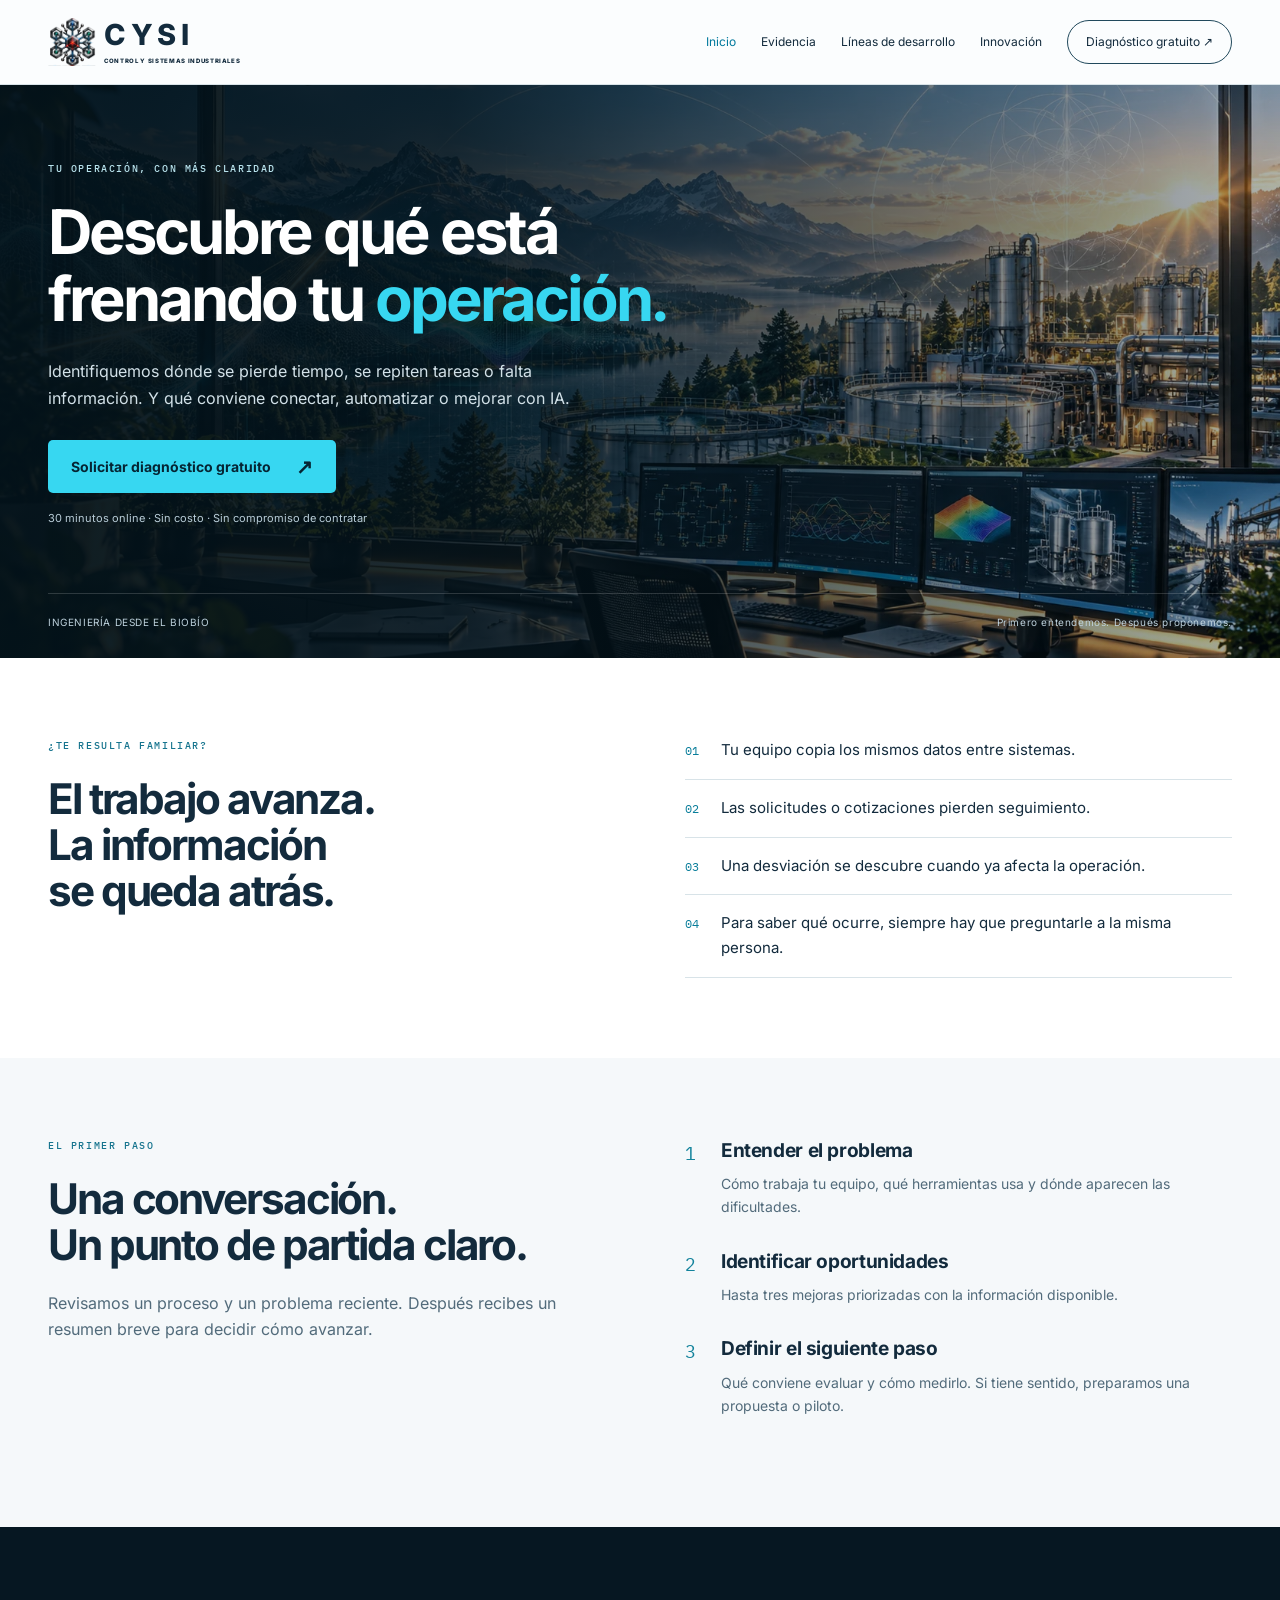
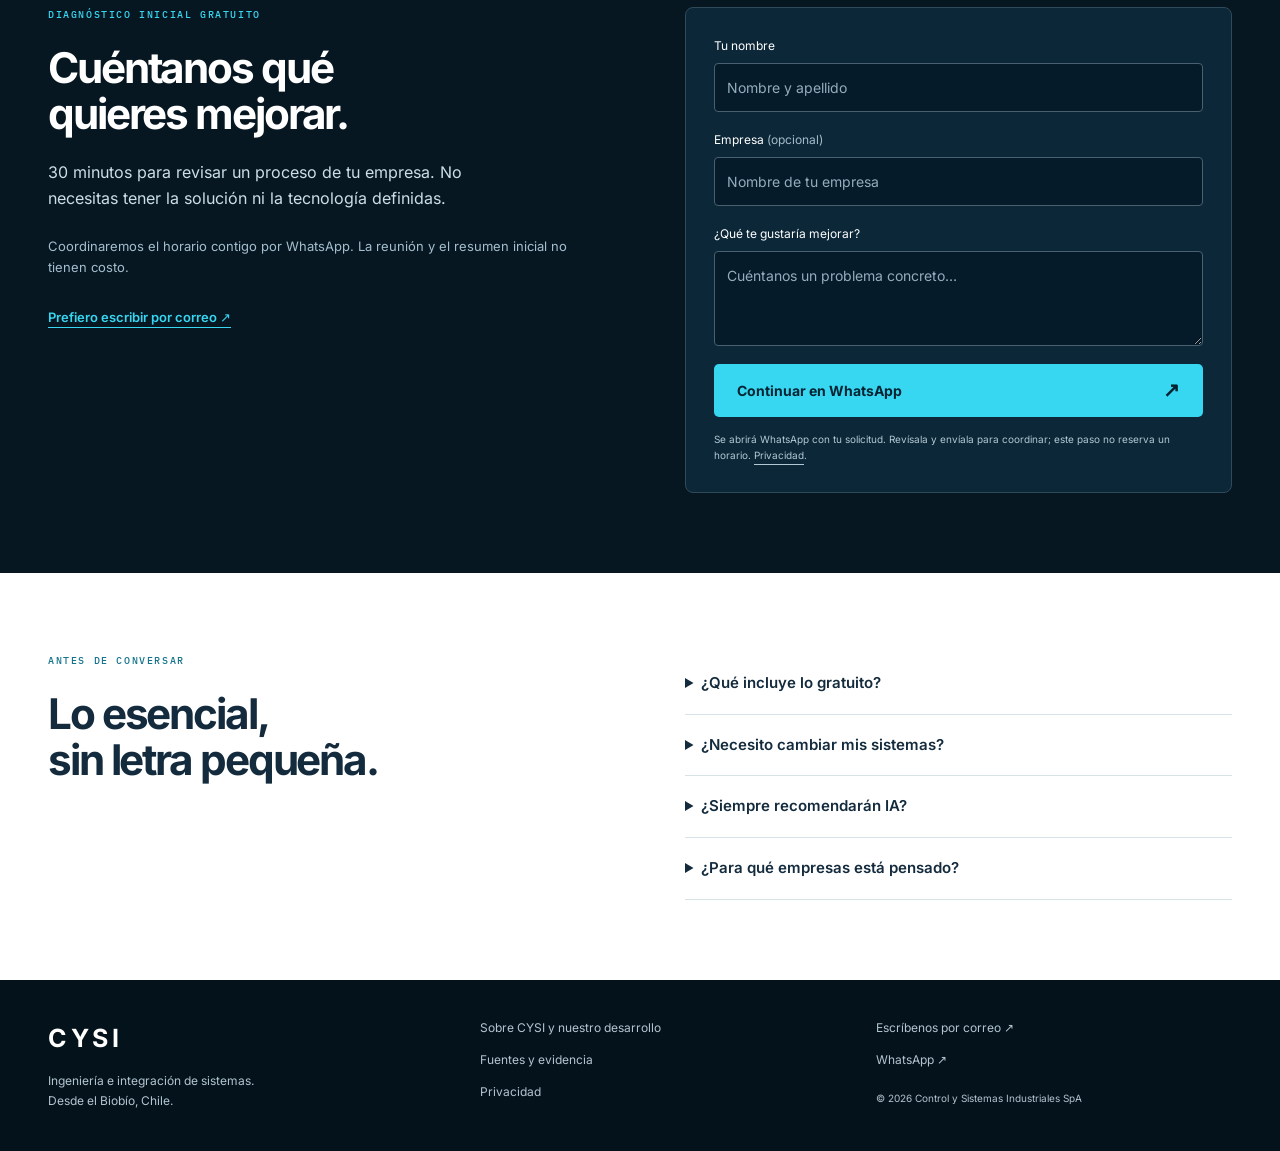
==== commit 9099c8b4: "Update index.html" ====
--- a/index.html
+++ b/index.html
@@ -1,6 +1,6 @@
 <!doctype html><html lang="es-CL"><head><meta charset="utf-8"><meta name="viewport" content="width=device-width,initial-scale=1"><title>Diagnóstico gratuito de procesos, automatización e IA · CYSI</title><meta name="description" content="Diagnóstico inicial gratuito de procesos, automatización e IA. Ingeniería e integración de sistemas desde el Biobío, Chile."><meta name="theme-color" content="#061722"><link rel="icon" href="favicon.png"><link rel="stylesheet" href="fonts.css"><link rel="stylesheet" href="styles.css?v=12"><script src="script.js?v=12" defer></script></head><body><a class="skip" href="#contenido">Saltar al contenido</a><header><div class="wrap nav"><a class="brand" href="index.html" aria-label="CYSI, inicio"><span class="mark"><img src="logo-cysi.webp" alt="" width="1294" height="1187"></span><span>CYSI<small>CONTROL Y SISTEMAS INDUSTRIALES</small></span></a><button class="menu" aria-controls="navigation" aria-expanded="false" hidden>Menú</button><nav id="navigation" aria-label="Navegación principal"><a href="index.html" aria-current="page">Inicio</a><a href="evidencia.html">Evidencia</a><a href="industria.html">Líneas de desarrollo</a><a href="innovacion.html">Innovación</a><a class="nav-cta" href="index.html#diagnostico">Diagnóstico gratuito ↗</a></nav></div></header><main id="contenido"><section class="hero"><img class="hero-image" src="hero-cysi.webp" width="1672" height="941" alt="" fetchpriority="high"><div class="wrap hero-content"><p class="eyebrow">TU OPERACIÓN, CON MÁS CLARIDAD</p><h1>Descubre qué está <br>frenando tu <em>operación.</em></h1><p class="lead">Identifiquemos dónde se pierde tiempo, se repiten tareas o falta información. Y qué conviene conectar, automatizar o mejorar con IA.</p><a class="button" href="index.html#diagnostico">Solicitar diagnóstico gratuito<span aria-hidden="true">↗</span></a><p class="micro">30 minutos online · Sin costo · Sin compromiso de contratar</p><div class="hero-baseline"><span>INGENIERÍA DESDE EL BIOBÍO</span><span>Primero entendemos. Después proponemos.</span></div></div></section>
 <section class="section pain"><div class="wrap split"><div><p class="eyebrow">¿TE RESULTA FAMILIAR?</p><h2>El trabajo avanza. <br>La información <br>se queda atrás.</h2></div><ul class="pain-list"><li><span>01</span>Tu equipo copia los mismos datos entre sistemas.</li><li><span>02</span>Las solicitudes o cotizaciones pierden seguimiento.</li><li><span>03</span>Una desviación se descubre cuando ya afecta la operación.</li><li><span>04</span>Para saber qué ocurre, siempre hay que preguntarle a la misma persona.</li></ul></div></section>
-<section class="section evidence" id="evidencia"><div class="wrap"><div class="section-head"><div><p class="eyebrow">EVIDENCIA, NO PROMESAS</p><h2>Hay razones para <br>explorar la oportunidad.</h2></div><p>Investigaciones y casos externos muestran mejoras en tareas concretas. El resultado en tu empresa debe comprobarse.</p></div><div class="stats"><article><p class="stat">15<span>%</span></p><h3>Más casos resueltos por hora</h3><p>Estudio con 5.172 agentes de soporte asistidos por IA.</p><a href="https://www.gsb.stanford.edu/faculty-research/publications/generative-ai-work" target="_blank" rel="noopener noreferrer">QJE · 2025 ↗</a></article><article><p class="stat">40<span>%</span></p><h3>Menos tiempo de redacción</h3><p>Experimento de tareas profesionales con 453 participantes.</p><a href="https://doi.org/10.1126/science.adh2586" target="_blank" rel="noopener noreferrer">Science · 2023 ↗</a></article><article><p class="stat"><small>hasta</small>40<span>%</span></p><h3>Menos energía de refrigeración</h3><p>Reportado por Google en centros de datos. No corresponde al consumo eléctrico total.</p><a href="https://deepmind.google/blog/deepmind-ai-reduces-google-data-centre-cooling-bill-by-40/" target="_blank" rel="noopener noreferrer">Google DeepMind · 2016 ↗</a></article></div><div class="evidence-note"><p>Resultados externos en contextos específicos; no son resultados de CYSI ni ahorros garantizados. El caso de Google es un reporte del implementador.</p><a class="text-link" href="evidencia.html">Explorar los 12 estudios y casos →</a></div></div></section>
+
 <section class="section"><div class="wrap split"><div><p class="eyebrow">EL PRIMER PASO</p><h2>Una conversación. <br>Un punto de partida claro.</h2><p class="body-copy">Revisamos un proceso y un problema reciente. Después recibes un resumen breve para decidir cómo avanzar.</p></div><ol class="steps"><li><span>1</span><div><h3>Entender el problema</h3><p>Cómo trabaja tu equipo, qué herramientas usa y dónde aparecen las dificultades.</p></div></li><li><span>2</span><div><h3>Identificar oportunidades</h3><p>Hasta tres mejoras priorizadas con la información disponible.</p></div></li><li><span>3</span><div><h3>Definir el siguiente paso</h3><p>Qué conviene evaluar y cómo medirlo. Si tiene sentido, preparamos una propuesta o piloto.</p></div></li></ol></div></section>
 <section class="section contact" id="diagnostico"><div class="wrap split"><div><p class="eyebrow">DIAGNÓSTICO INICIAL GRATUITO</p><h2>Cuéntanos qué <br>quieres mejorar.</h2><p class="body-copy">30 minutos para revisar un proceso de tu empresa. No necesitas tener la solución ni la tecnología definidas.</p><p class="contact-note">Coordinaremos el horario contigo por WhatsApp. La reunión y el resumen inicial no tienen costo.</p><a class="text-link" href="mailto:controlysistemasindustriales@gmail.com?subject=Diagn%C3%B3stico%20inicial%20gratuito%20CYSI">Prefiero escribir por correo ↗</a></div><form id="diagnostic-form"><label for="name">Tu nombre<input id="name" name="name" autocomplete="name" maxlength="100" required placeholder="Nombre y apellido"></label><label for="company">Empresa <span>(opcional)</span><input id="company" name="company" autocomplete="organization" maxlength="150" placeholder="Nombre de tu empresa"></label><label for="problem">¿Qué te gustaría mejorar?<textarea id="problem" name="problem" maxlength="1500" rows="3" required placeholder="Cuéntanos un problema concreto…"></textarea></label><button class="button" type="submit">Continuar en WhatsApp <span aria-hidden="true">↗</span></button><p class="form-note">Se abrirá WhatsApp con tu solicitud. Revísala y envíala para coordinar; este paso no reserva un horario. <a href="privacidad.html">Privacidad</a>.</p><noscript><p>Para solicitar el diagnóstico, <a href="https://wa.me/56954393441?text=Hola%2C%20quiero%20solicitar%20un%20diagnostico%20inicial%20gratuito.">escríbenos por WhatsApp</a>.</p></noscript></form></div></section>
-<section class="section faq"><div class="wrap split"><div><p class="eyebrow">ANTES DE CONVERSAR</p><h2>Lo esencial, <br>sin letra pequeña.</h2></div><div><details><summary>¿Qué incluye lo gratuito?</summary><p>La reunión inicial y un resumen del proceso revisado, oportunidades y siguiente paso. Las visitas, estudios detallados e implementaciones se cotizan aparte.</p></details><details><summary>¿Necesito cambiar mis sistemas?</summary><p>Primero revisamos qué se puede aprovechar de lo que ya utilizas.</p></details><details><summary>¿Siempre recomendarán IA?</summary><p>Depende del problema. Puede bastar con ordenar el proceso o conectar herramientas.</p></details><details><summary>¿Para qué empresas está pensado?</summary><p>Operaciones industriales y empresas técnicas, comerciales o de servicios B2B. Puedes explorar nuestros enfoques en <a href="industria.html">Líneas de desarrollo</a>.</p></details></div></div></section></main><footer><div class="wrap foot"><div><strong>CYSI</strong><p>Ingeniería e integración de sistemas. <br>Desde el Biobío, Chile.</p></div><div><a href="nosotros.html">Sobre CYSI y nuestro desarrollo</a><a href="evidencia.html">Fuentes y evidencia</a><a href="privacidad.html">Privacidad</a></div><div><a href="mailto:controlysistemasindustriales@gmail.com">Escríbenos por correo ↗</a><a href="https://wa.me/56954393441">WhatsApp ↗</a><small>© 2026 Control y Sistemas Industriales SpA</small></div></div></footer></body></html>+<section class="section faq"><div class="wrap split"><div><p class="eyebrow">ANTES DE CONVERSAR</p><h2>Lo esencial, <br>sin letra pequeña.</h2></div><div><details><summary>¿Qué incluye lo gratuito?</summary><p>La reunión inicial y un resumen del proceso revisado, oportunidades y siguiente paso. Las visitas, estudios detallados e implementaciones se cotizan aparte.</p></details><details><summary>¿Necesito cambiar mis sistemas?</summary><p>Primero revisamos qué se puede aprovechar de lo que ya utilizas.</p></details><details><summary>¿Siempre recomendarán IA?</summary><p>Depende del problema. Puede bastar con ordenar el proceso o conectar herramientas.</p></details><details><summary>¿Para qué empresas está pensado?</summary><p>Operaciones industriales y empresas técnicas, comerciales o de servicios B2B. Puedes explorar nuestros enfoques en <a href="industria.html">Líneas de desarrollo</a>.</p></details></div></div></section></main><footer><div class="wrap foot"><div><strong>CYSI</strong><p>Ingeniería e integración de sistemas. <br>Desde el Biobío, Chile.</p></div><div><a href="nosotros.html">Sobre CYSI y nuestro desarrollo</a><a href="evidencia.html">Fuentes y evidencia</a><a href="privacidad.html">Privacidad</a></div><div><a href="mailto:controlysistemasindustriales@gmail.com">Escríbenos por correo ↗</a><a href="https://wa.me/56954393441">WhatsApp ↗</a><small>© 2026 Control y Sistemas Industriales SpA</small></div></div></footer></body></html>
